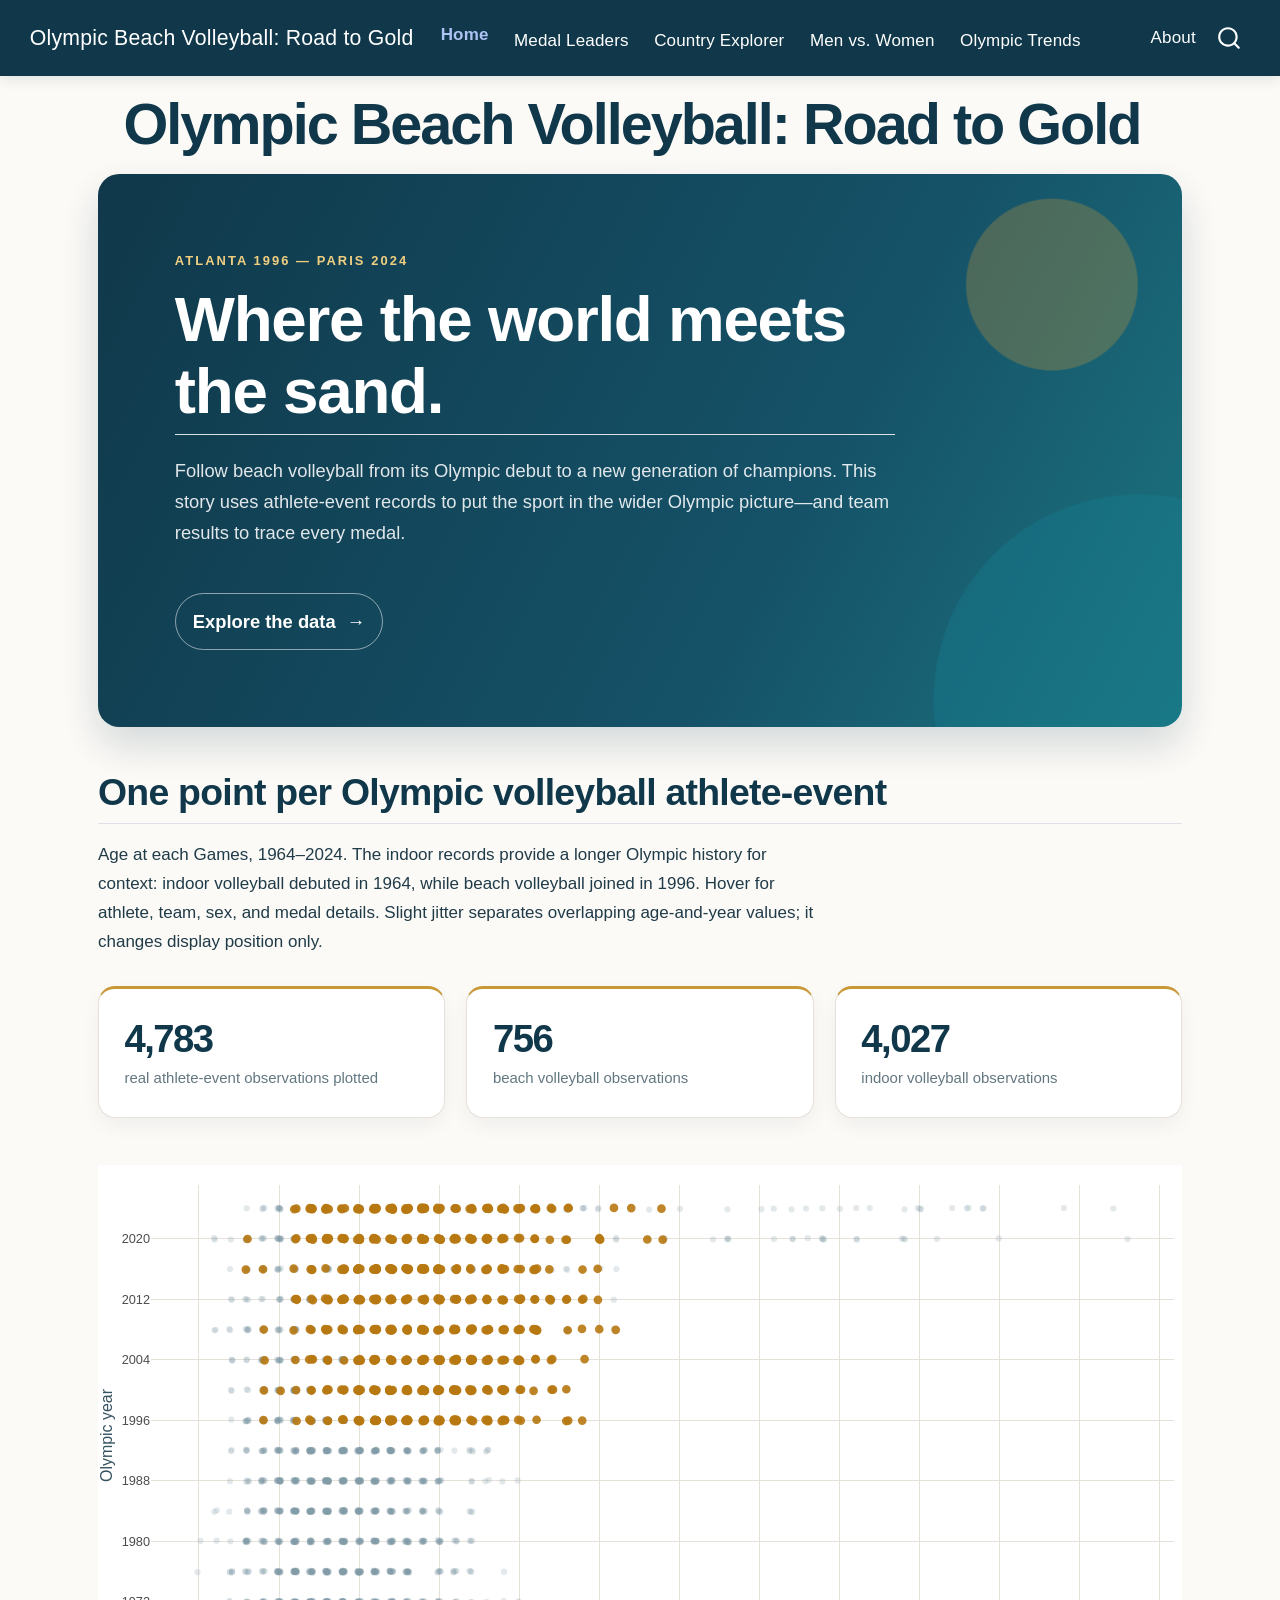
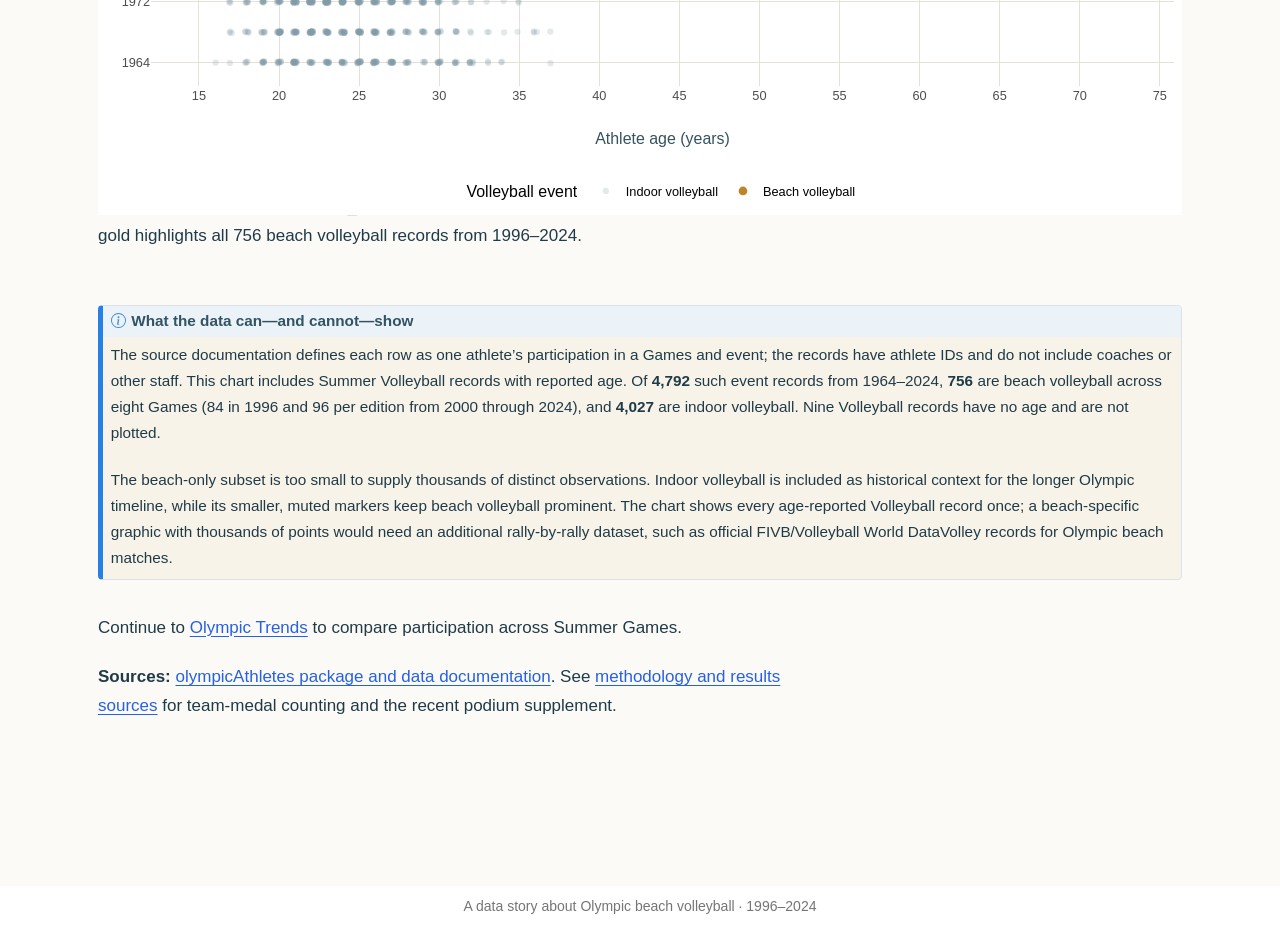
==== index.html @ 03073e93 "Built site for gh-pages" ====
<!DOCTYPE html>
<html xmlns="http://www.w3.org/1999/xhtml" lang="en" xml:lang="en"><head>

<meta charset="utf-8">
<meta name="generator" content="quarto-1.10.19">

<meta name="viewport" content="width=device-width, initial-scale=1.0, user-scalable=yes">


<title>Olympic Beach Volleyball: Road to Gold</title>
<style>
/* Default styles provided by pandoc.
** See https://pandoc.org/MANUAL.html#variables-for-html for config info.
*/
span.smallcaps{font-variant: small-caps;}
div.columns{display: flex; gap: 1.5em;}
div.column{flex: auto;}
@media screen {
div.columns{gap: min(4vw, 1.5em);}
div.column{overflow-x: auto;}
}
div.hanging-indent{margin-left: 1.5em; text-indent: -1.5em;}
ul.task-list{list-style: none;}
ul.task-list li input[type="checkbox"] {
  width: 0.8em;
  margin: 0 0.8em 0.2em -1em; /* quarto-specific, see https://github.com/quarto-dev/quarto-cli/issues/4556 */ 
  vertical-align: middle;
}
</style>


<script src="site_libs/quarto-nav/quarto-nav.js"></script>
<script src="site_libs/quarto-nav/headroom.min.js"></script>
<script src="site_libs/clipboard/clipboard.min.js"></script>
<script src="site_libs/quarto-search/autocomplete.umd.js"></script>
<script src="site_libs/quarto-search/fuse.min.js"></script>
<script src="site_libs/quarto-search/quarto-search.js"></script>
<meta name="quarto:offset" content="./">
<script src="site_libs/quarto-html/quarto.js" type="module"></script>
<script src="site_libs/quarto-html/tabsets/tabsets.js" type="module"></script>
<script src="site_libs/quarto-html/popper.min.js"></script>
<script src="site_libs/quarto-html/tippy.umd.min.js"></script>
<script src="site_libs/quarto-html/anchor.min.js"></script>
<link href="site_libs/quarto-html/tippy.css" rel="stylesheet">
<link href="site_libs/quarto-html/quarto-syntax-highlighting-bf27225e3a48a9273f3daa8f8e829971.css" rel="stylesheet" id="quarto-text-highlighting-styles">
<script src="site_libs/bootstrap/bootstrap.min.js"></script>
<link href="site_libs/bootstrap/bootstrap-icons.css" rel="stylesheet">
<link href="site_libs/bootstrap/bootstrap-d0f63781f56d8920b29a9d59ce83fef4.min.css" rel="stylesheet" append-hash="true" id="quarto-bootstrap" data-mode="light">
<script id="quarto-search-options" type="application/json">{
  "location": "navbar",
  "copy-button": false,
  "collapse-after": 3,
  "panel-placement": "end",
  "type": "overlay",
  "limit": 50,
  "keyboard-shortcut": [
    "f",
    "/",
    "s"
  ],
  "show-item-context": false,
  "language": {
    "search-no-results-text": "No results",
    "search-matching-documents-text": "matching documents",
    "search-copy-link-title": "Copy link to search",
    "search-hide-matches-text": "Hide additional matches",
    "search-more-match-text": "more match in this document",
    "search-more-matches-text": "more matches in this document",
    "search-clear-button-title": "Clear",
    "search-text-placeholder": "",
    "search-detached-cancel-button-title": "Cancel",
    "search-submit-button-title": "Submit",
    "search-label": "Search"
  }
}</script>
<style>html{ scroll-behavior: smooth; }</style>
<script src="site_libs/htmlwidgets-1.6.4/htmlwidgets.js"></script>
<script src="site_libs/plotly-binding-4.12.1/plotly.js"></script>
<script src="site_libs/typedarray-0.1/typedarray.min.js"></script>
<script src="site_libs/jquery-3.5.1/jquery.min.js"></script>
<link href="site_libs/crosstalk-1.2.2/css/crosstalk.min.css" rel="stylesheet">
<script src="site_libs/crosstalk-1.2.2/js/crosstalk.min.js"></script>
<link href="site_libs/plotly-htmlwidgets-css-2.25.2/plotly-htmlwidgets.css" rel="stylesheet">
<script src="site_libs/plotly-main-2.25.2/plotly-latest.min.js"></script>


<link rel="stylesheet" href="styles.css">
</head>

<body class="nav-fixed quarto-light">

<div id="quarto-search-results"></div>
  <header id="quarto-header" class="headroom fixed-top">
    <nav class="navbar navbar-expand-lg " data-bs-theme="dark">
      <div class="navbar-container container-fluid">
      <div class="navbar-brand-container mx-auto">
    <a class="navbar-brand" href="./index.html">
    <span class="navbar-title">Olympic Beach Volleyball: Road to Gold</span>
    </a>
  </div>
            <div id="quarto-search" class="" title="Search"></div>
          <button class="navbar-toggler" type="button" data-bs-toggle="collapse" data-bs-target="#navbarCollapse" aria-controls="navbarCollapse" role="menu" aria-expanded="false" aria-label="Toggle navigation" onclick="if (window.quartoToggleHeadroom) { window.quartoToggleHeadroom(); }">
  <span class="navbar-toggler-icon"></span>
</button>
          <div class="collapse navbar-collapse" id="navbarCollapse">
            <ul class="navbar-nav navbar-nav-scroll me-auto">
  <li class="nav-item">
    <a class="nav-link active" href="./index.html" aria-current="page"> 
<span class="menu-text">Home</span></a>
  </li>  
  <li class="nav-item">
    <a class="nav-link" href="./road-to-gold.html"> 
<span class="menu-text">Medal Leaders</span></a>
  </li>  
  <li class="nav-item">
    <a class="nav-link" href="./explore.html"> 
<span class="menu-text">Country Explorer</span></a>
  </li>  
  <li class="nav-item">
    <a class="nav-link" href="./men-vs-women.html"> 
<span class="menu-text">Men vs.&nbsp;Women</span></a>
  </li>  
  <li class="nav-item">
    <a class="nav-link" href="./olympic-trends.html"> 
<span class="menu-text">Olympic Trends</span></a>
  </li>  
</ul>
            <ul class="navbar-nav navbar-nav-scroll ms-auto">
  <li class="nav-item">
    <a class="nav-link" href="./about.html"> 
<span class="menu-text">About</span></a>
  </li>  
</ul>
          </div> <!-- /navcollapse -->
            <div class="quarto-navbar-tools">
</div>
      </div> <!-- /container-fluid -->
    </nav>
</header>
<!-- content -->
<div id="quarto-content" class="quarto-container page-columns page-rows-contents page-layout-full page-navbar">
<!-- sidebar -->
<!-- margin-sidebar -->
    
<!-- main -->
<main class="content column-page" id="quarto-document-content">

<header id="title-block-header" class="quarto-title-block default">
<div class="quarto-title">
<h1 class="title">Olympic Beach Volleyball: Road to Gold</h1>
</div>



<div class="quarto-title-meta column-page">

    
  
    
  </div>
  


</header>


<div class="hero">
<p class="eyebrow">
Atlanta 1996 — Paris 2024
</p>
<h2 class="anchored">
Where the world meets the sand.
</h2>
<p>
Follow beach volleyball from its Olympic debut to a new generation of champions. This story uses athlete-event records to put the sport in the wider Olympic picture—and team results to trace every medal.
</p>
<p><a class="hero-link" href="./explore.html">Explore the data <span aria-hidden="true">→</span></a></p>
</div>
<section id="one-point-per-olympic-volleyball-athlete-event" class="level2">
<h2 class="anchored" data-anchor-id="one-point-per-olympic-volleyball-athlete-event">One point per Olympic volleyball athlete-event</h2>
<p>Age at each Games, 1964–2024. The indoor records provide a longer Olympic history for context: indoor volleyball debuted in 1964, while beach volleyball joined in 1996. Hover for athlete, team, sex, and medal details. Slight jitter separates overlapping age-and-year values; it changes display position only.</p>
<div class="stats-grid">
<div class="stat-card">
<p><span class="stat-value">4,783</span> <span class="stat-label">real athlete-event observations plotted</span></p>
</div>
<div class="stat-card">
<p><span class="stat-value">756</span> <span class="stat-label">beach volleyball observations</span></p>
</div>
<div class="stat-card">
<p><span class="stat-value">4,027</span> <span class="stat-label">indoor volleyball observations</span></p>
</div>
</div>
<div class="cell">
<div class="cell-output-display">
<div id="htmlwidget-6b6a081fbdf450548778" style="width:100%;height:628px;" class="plotly html-widget"></div>
<script type="application/json" data-for="htmlwidget-6b6a081fbdf450548778">{"x":{"data":[{"x":[26.964904384519905,23.07900202823803,22.009468210395426,20.922856913823633,25.985282207448037,30.097445415649563,25.906349979788065,27.047774018570781,30.979781449884175,27.907133843693881,17.920983338970689,24.883435496073215,25.030978665146975,27.108394474200903,23.119059672392904,24.051191068254411,29.931495430078357,22.039048718716948,28.979222858455032,29.079394405242056,25.956518318839372,19.939978177044541,23.892842324841766,23.11189623698592,27.969474869072439,25.999721123799681,21.053339871056377,31.089729768000542,25.916126732397824,33.046547114867714,21.053348776604981,26.077910714447498,23.085998593084515,36.949559701047839,33.914978660997001,31.914497790653257,30.011789440177381,24.100809336695821,22.98058543432504,25.06576683420688,20.999468442108483,26.088446912467479,25.113998466301709,27.036530060358345,25.082794869877397,20.111747422441841,23.946220033764838,33.883568821139633,24.005119545254857,22.119155916925521,23.962225010152906,24.91143406568095,28.031947437468915,25.88955476220697,26.992329554893075,31.93537924034521,29.898320897854866,22.929954462889583,29.892646651435644,28.098844966441394,25.978091583494098,27.042665872704237,20.974656567983331,23.025824670046568,23.084076349772513,27.108440404459834,30.077112756595014,21.935675864666699,32.020596173070373,19.967300584279002,31.086392005030067,25.912155220266431,30.995697886496782,21.972193290926516,20.016923879850655,31.889813691880555,26.108444133959711,24.925457118321209,22.058871514480561,30.991224300935865,23.954102387968451,33.059641239233315,26.992731487657874,30.99920032190159,27.113841025773436,23.928266809824855,23.00433264452964,23.926169362328945,21.899090522918851,27.119735514633359,23.935678347330541,30.0689392689988,32.112147083822634,24.942497519757598,20.941549884639681,25.104525286946444,19.077843375913798,20.898839100971816,25.896082070451229,26.984320280067621,19.984329885728656,25.894820670243352,29.929597825370728,21.019233437664806,23.895356724467128,25.007467888537793,26.070580814778804,27.064505038764327,25.026806780770421,20.971499401889741,23.008208174705505,24.119737793616949,19.908899526689201,22.958164397273212,25.916241551227866,24.980355559960007,17.901999725606291,30.032846503257751,28.054034970104695,19.022856271006166,20.89914177507162,25.102881592046469,21.932066443264485,31.912016069721432,27.956824669241904,16.929813574831932,23.959095219522716,22.904835445322096,19.045333820525556,20.926542448662222,18.974988955985754,29.108848196957261,20.934184275213628,19.078202348854393,20.944843438714742,30.994013007227331,26.071900081466882,21.110303077641873,22.941387363169341,25.058798802085221,25.017767718341201,21.090792773310095,29.083389148991554,17.968187372535468,26.888191540259868,24.880499580875039,20.107839797958732,21.898427219782025,27.019673884492367,27.080512191541494,18.958188759442418,20.896073515992612,22.056436850503086,20.115728072188794,18.040934644471854,20.91272332638502,21.080962682962419,18.967169453985989,20.894720751475543,20.888446787092835,25.891084124147891,23.052193863671274,29.979177687261252,20.000272957459092,30.000570415500551,18.954252891298385,19.904121979679914,23.110144273657351,19.009395516496152,28.06726734418422,20.997938570659606,24.926743568852544,27.895579925272614,27.113801775891332,31.906229117773474,26.04024670077488,32.102450276520102,19.06840365773067,16.040244735945016,29.905952730998397,23.965837084371596,26.118415750563145,23.92170761430636,19.967348576877267,29.902981784921138,22.026624391060324,26.002718632351606,22.93930205060169,26.034744958896191,26.985465508494528,29.960641321800651,29.901394716370852,24.997469398491084,26.915003606267273,25.989485402870923,29.030037348195911,23.062376416455955,24.991941532175989,25.887974356822671,22.061642876826227,16.921918979864568,27.016895756721496,27.910235497616231,36.938130252826959,21.063191242665052,24.099975687414407,26.946952799744903,34.893117332626133,27.938977027274667,27.091980730388315,23.00318620134145,28.116737915165722,20.082448409944774,24.062422754243016,21.101050188057126,23.889813901484011,31.024096821900457,22.936577332597224,23.074356303028761,31.047094034887849,35.921929208971562,21.995248994622379,30.06314021324739,28.963848424144089,25.967196926232429,21.941985890343787,25.115916149355471,22.955887346211821,22.02594014763832,26.075211005192251,20.95221731090918,26.938596468027683,26.920694981273265,20.930200232136993,17.05341752424836,34.058682606387883,20.098772516455501,20.993627403192221,36.096882547158749,21.931717011108994,24.096771203856914,20.117535700127483,19.101355093251914,27.015993894729764,21.083999431114645,22.110154634527863,21.993586532529445,18.913485995028168,27.90608520194888,24.048068275507539,31.071523354090751,24.055499544069171,24.054149039927871,25.971548166070132,20.040700241532178,23.023523217365145,31.987328380215914,19.893750800378619,18.900569312535225,26.905057823583483,28.041970110703261,22.108975310251118,24.98925547676161,21.042992698419837,19.040123639963568,24.119915816690774,25.935287205316126,21.921101683117449,33.102477732002733,29.076630203220994,23.036734584551304,23.891501031015068,23.046756400428713,29.106292224433272,29.006905890144409,25.012977331150324,20.978355002179743,25.992427931837739,27.047275964152067,25.881576810274272,22.89110770283267,25.989118777196854,30.114950181562453,21.998868354223667,25.983882374018432,20.115294888950885,24.05757591638714,21.953206943944096,31.036579617131501,25.056985411141067,27.098760234396906,22.090219445936381,31.117732769846917,20.919643960408866,22.038031786940991,19.928241268545388,25.95973461618647,19.070994972437621,18.05451127935201,19.107079381197693,21.102612130846829,28.030990375056863,27.01632087154314,29.954904032573104,20.037590856477618,23.912155656181277,22.040210136454551,28.973612350318582,26.099753059428185,31.939584031123669,20.041610814165324,21.927017849758268,23.064952622447162,21.047648258954286,20.043919606879353,24.97085348483175,23.119858046714217,26.915878351628781,20.035038366802038,22.058950231671332,20.96820190642029,22.963909408189355,24.964082326125354,25.943094827756287,28.075535608585923,25.064134950749576,17.8920074996911,17.900003446117044,22.118707079421728,28.925153517071159,21.047553618215023,32.993015263359993,20.00277335723862,21.118499394636601,25.929323850795626,18.042226833868771,26.069910646025093,28.915590776242315,25.092861103639006,20.001236403081567,23.009232515692712,21.969053445700556,24.95844367513433,29.910421560499817,20.070958298649639,22.906960686258973,20.071123340781778,25.101302601192145,23.926627327222377,16.953926319219171,22.000782661605626,19.931847415361553,25.041404802184552,21.893921843618156,22.891230330914258,25.116522694099693,24.951064505577087,21.03770301885903,23.051248982120306,20.002996448855846,18.103200830742718,21.955368470810352,21.997810393255204,25.019530204925687,24.082185582965611,23.880640418250113,20.039630997795612,18.946065154410899,24.991288709323854,27.897594859190285,20.016182158198209,22.027566432822496,24.0801008159481,20.078888469655066,24.942642929516733,21.964793672598898,25.102723180949688,20.894956196006387,25.084656988624484,20.880664513371883,20.108667948991059,35.898867365140468,22.115049383845179,19.888576178811491,24.926929757632315,22.029171053916215,27.961516124047339,22.995603758562357,20.886542569063604,26.924013138134033,23.036075840555132,21.965556642375887,22.958115142360331,18.980918890461325,27.034590188898147,20.018070326391609,20.898030337672679,23.890234913416208,23.000739585608244,21.882483649272473,22.927340938206761,23.096207408271731,21.88446385120973,20.028197257146239,22.904673138987274,27.03099555976689,24.019309982657433,25.063921370077878,21.996837653554977,18.940162845402956,22.990911017861219,20.027926341965795,24.994007230307908,21.021690041273832,22.90081404455006,21.003281586114316,19.974362428337336,23.943662497457115,23.075896834582089,16.912498825490474,21.96018330225721,28.073038177955894,28.894124942049384,29.961767427362503,22.050542640928178,22.917279432620852,22.995330026336013,25.989379573352636,21.90779112001881,20.920048323813827,23.066513257101178,27.928569741919638,21.889522158615293,24.972343265023081,22.998731191419065,20.105491478201003,21.914567179344594,27.916815297473221,21.964984564129264,27.064761225767434,24.025253057330847,27.022438505496829,21.084979669656605,26.100222528763116,32.963846109900622,20.932375831659883,21.096896131318061,29.908831225857138,19.884944386053832,21.064517799541353,19.014219365753235,20.902224555071442,22.095539861544967,20.06744623908773,20.049127345681189,25.116811299175023,26.098027106262744,31.070557308793067,21.981641449853779,24.002429209090771,24.925977944079786,29.944540505558251,28.082581953331829,23.929886709619314,21.116857422944157,26.11676749009639,22.991443948987872,23.997830653712153,21.942506590317933,20.914405983891339,25.923758743349463,25.090270905792714,23.925402777548879,24.020047458931803,25.8945234487392,26.03226203488186,32.012875227611509,22.080731771253049,34.958885127510875,22.883867664821445,26.100432175081224,24.976881984230133,23.963373589832337,19.923745351862163,25.086577456593513,25.900944563187657,23.024553562644869,30.958379720374943,31.970679842084646,29.91303027117625,28.987442427352072,24.930900702197103,27.992663155086337,22.952344251479953,25.975883273649959,23.938387214820832,27.885808305796235,27.104660012349488,25.897758795861154,21.902491976842285,27.101140822134912,21.898734011854977,28.937397535461933,23.986210410576312,19.964178837817162,23.008000380005686,25.904930440280587,22.888943959791213,22.946128258127718,30.080085789654404,29.022410434838385,19.88185708357021,27.009370970260353,22.064947814475744,29.04232413675636,21.909245775733144,34.951244295053186,22.955932772494851,23.939059426914902,25.910757717564703,23.985884834825992,23.923293469380589,22.046094793230296,31.090744861681014,22.908188780359925,23.907622945122419,21.058870149124413,25.046017193794249,18.0699715484865,22.0312872239016,34.025550267938527,17.989429875165225,20.960709990542384,22.047423078734429,24.011006474308669,27.948102077692749,24.969690183624625,26.974251352250576,27.034992172122003,23.030336040165274,21.073276391588152,24.046138174161314,19.009007037859408,22.116719758845864,28.988497012984009,26.099932402428241,26.034316354077308,26.89577493192628,23.941641755159946,22.882110156193377,19.031452569682152,27.08898416273296,25.974429916404187,23.091947138234971,24.955804504957051,30.011215059254319,22.055131533928215,29.034994870480151,27.087522778976709,30.9763312446326,21.88017759470269,29.903552363924682,22.11710977388546,20.990319594517349,22.06751832300797,29.942329652924091,24.904116373192519,20.921448857132347,26.965210890267045,27.053408574219795,27.990859537273646,23.98532889638096,29.051644779611379,28.910031656716018,23.917919121813028,19.046236000861974,24.97079150808975,20.096809141132979,17.918388955313713,21.937953982409091,17.995321917962283,24.906846248470245,16.974261265918614,21.918204081151636,24.89732544850558,22.982847173437477,18.992714271172883,25.928474118988962,29.079886366911232,28.109384699836372,26.969314144123345,23.060635722763838,28.921725372709332,27.114104635789989,22.986747956108303,22.936039954479785,24.036126601472496,23.002765631303191,20.8831484602578,19.973098115250469,23.068968870081008,23.906881826799363,25.041437681484968,19.115133033115416,20.981549566313625,28.922650263421236,24.987010148912667,16.896681722309442,23.058325873035937,23.984376629982144,22.90323636131361,27.093210031371562,21.110080093648286,18.051145918518305,17.933012529630215,18.979504218269138,26.095098457559942,22.01875344792381,23.965841098017989,24.002350770514457,21.092126695197077,19.991399135086684,26.925655553061514,25.932764078620821,24.049109289664774,18.944759848341345,25.945201166383921,24.917858373634516,28.062417122498154,22.090496688224377,23.982573382146658,19.038005516044795,22.016547355763613,30.887668238375337,25.068602210655808,28.021139967087656,22.079518263563514,20.905334683097898,21.086336616408079,24.031601327229293,26.954868595786394,19.893038123976439,24.993568597100676,25.943582535441966,26.94484333075583,21.030371126197277,19.892893612366169,25.000074297469109,22.064827785622327,25.883482754025607,27.038488003928215,23.915387005470691,24.939404613412918,25.98259239224717,29.981117287483066,27.965144314877691,25.070203765034677,30.090104965958744,19.96122049169615,25.000522184297441,19.905293219499288,25.077828495632858,23.933841173797845,23.008101504873483,23.978789866324515,24.963364472724496,25.938600231222807,26.109291002340616,20.965553315822035,23.902477544713765,24.1084757810086,22.929347748663275,30.89269414190203,26.012340948171914,20.954670432899146,22.098091509733351,27.094862591084095,23.029280567280949,24.04650042179972,28.019280698299408,31.007403246741742,24.067834682911634,20.931403243504466,31.893704062160104,27.909645429402591,26.91213834380731,24.915218185000121,24.025697232093663,27.999337027277797,23.959390066768975,25.067718659490346,28.080979260019959,28.118318530265242,30.003392112683503,26.927709428407251,26.051946849655359,20.045804366935045,23.012313189040871,25.92106406899169,25.949886801689864,23.920096008740366,24.045332717970012,24.916251939591021,25.001537945400923,24.026124032232911,26.088533501382916,19.880837052278221,29.946666998416184,18.967608463373036,26.992107567340135,23.030680429209024,19.109018368199468,22.895734172407536,27.117853254731745,24.049989009685813,32.013947109691799,23.02781056748703,25.927067890111356,31.081886578965932,26.021132941041142,22.088935931921004,20.943596086800099,25.119160594362764,26.918985340185465,25.004758514165879,21.100207292754202,22.977333447337152,20.987727120369673,22.094123407639565,25.09220487209037,22.946487578749657,21.063736814092845,27.919355042241513,28.000456654801965,22.959164085406812,20.962568884268403,21.912953129280357,20.026268747858705,20.055026579201222,23.994287331216036,28.071440461482851,18.061805674564095,24.999406421948223,23.948617143854499,26.104941155575215,25.911846730187534,22.892461598012595,23.095295020956545,26.018405471201987,19.896330830194056,18.014033097624779,20.036176278386264,19.9131554736197,23.105423876196145,34.056919401586057,22.936185030080377,20.974225042350589,23.932127280291169,26.899955042749642,14.910248636752367,21.104976130295544,21.981306179929526,24.988925086278467,27.118563822414725,28.051808771435173,18.117288667950778,16.935664104577153,21.025569438803942,21.048465868402271,20.009568937402218,24.996809207890184,30.081176914740354,29.880695810727776,20.93638242552057,21.026529088430106,23.069769714493304,21.88866573324427,22.917137165348976,24.891350255385042,21.89761660469696,20.947945399079472,25.994447143934668,20.096124281752854,23.0503866776824,19.967426355797798,24.022032185085116,23.90630426824093,28.007433139123023,22.013617084491997,17.072624966055155,22.983153306022288,21.021624387502669,25.095085002090784,23.956637278385461,23.970514453724025,16.928768546972425,22.910140322335064,22.964850176740438,20.092650564257056,25.949388641379773,22.056576665565373,17.074572050757705,21.022850246261804,22.994967518690974,17.89146016454324,24.968466231580823,24.913675990756602,31.959644361697137,30.917226087450981,27.067296692524106,25.116652398519218,24.119467378724366,26.960244676731527,27.90426885459572,25.048041699454188,20.891940154954792,21.085662443563344,19.927407549414784,17.070662720110267,23.939702659808098,17.903486631195992,21.990003085080534,21.094923726450652,24.056717403363436,21.88133394535631,20.912564790286122,21.105180898122491,20.989323293399067,22.102477669194339,22.033503341544421,22.90536901352927,28.116457244455816,21.071175479628145,25.934211182240396,21.938054338935764,22.907147295977921,22.987552433069794,20.953667948227377,20.906030386593194,26.062396099455654,26.059499088414015,30.000730282478035,28.949898577705024,26.009568552728741,19.948691287990659,23.883633087426425,28.009629596006125,26.112740595713259,20.896450024377554,24.111231122910976,25.101027822569012,27.887909601759166,23.91888146566227,26.052651714514941,21.010465913414954,27.980657917726784,23.944189277999104,26.084159985519946,28.983846963215619,30.062586788311602,26.012456419225781,23.023759953267874,27.088969677574934,22.033814933206887,28.072465451285243,30.023714275304229,21.058754470087589,27.005056508984417,25.977436657510697,27.065410960949958,20.940899520199746,29.036080991122873,27.038245637621731,23.067019699960948,27.974876245260237,27.08627300273627,23.993112559542059,28.883645027335731,28.992245555985718,24.037272099349646,30.015522120986134,23.983464452493937,25.885958732794972,25.062746986709534,24.113891695551573,23.031397487446664,22.965087201874702,24.978982741963119,28.040864714980124,20.022576020620765,25.929232275318356,27.098664509151131,21.960854815132915,31.932396443765612,23.070146381687373,27.935412978623063,23.948839603252708,30.016155580077321,23.043724806867541,21.104647989571095,23.074903094079346,21.924991945885122,21.002693705745042,29.05116505825892,23.108921618070454,19.958662879392506,24.015461347047239,28.014372626170516,21.922776389382779,24.021470742076634,22.954199466723949,26.91700638279319,27.888616219945252,24.95720822205767,28.92575381372124,24.085911305006594,23.043652529157697,29.013169048689306,23.095600936450065,27.024318662602454,27.100928664375097,25.924672074690463,25.92304623598233,24.022446121294053,25.06413935482502,22.007712497394532,30.932874282430859,26.07378780061379,29.940420785509051,25.112398039177059,24.077631712295116,25.090304680727421,25.8979905147478,18.113784310407937,24.985573047362269,26.93608860315755,31.118588035330177,17.97240865431726,25.949381762184203,24.078943097814918,21.022086681369693,19.098780154492704,26.900181703660635,32.067269145399329,22.027889892645181,29.033444196321071,25.117433561272918,27.897040264196693,21.084312940053643,17.935809144806118,22.009107339791953,23.958362954780458,20.028956054802983,26.981818253248932,17.991553600318731,20.948482057638465,20.997979726027697,25.079525880310683,28.014945612736046,19.014324380606414,19.079972808640449,26.082225186731666,22.018691894691436,24.945359732881187,22.987254962734877,19.958987541012466,31.962536244634538,24.117081391252576,24.100768321305512,21.937114501222968,20.032471965514123,23.972024760749193,24.99634265847504,30.089352461826056,29.096585174109787,18.961986624859275,20.087490241322666,17.92297845946625,29.922194013409317,19.116972941551357,26.987702908292412,23.931950328815727,24.993354928810149,17.999756625797598,20.926794958189131,22.922448044195772,17.904781984649599,15.098335454743356,19.058022562023254,21.946047543641178,16.959188725631684,28.970094682704659,19.889421385955064,16.104367413129658,28.077049244120715,17.974765862748026,21.043506517130883,18.961259649377315,20.882167324125767,30.087950652111321,23.922016024813058,23.926288040131329,18.012467636670916,19.991191477235407,25.94641063902527,21.936309933345765,27.065853854622691,17.977359447162598,21.943604221437127,24.114439432024955,18.890785381440072,22.978991201594472,31.074275041986258,20.91142869517207,17.927471148222686,31.032545914072543,26.909615241922438,20.925220625381918,17.983427472207694,19.958953080885113,21.071511455141007,28.114040065128357,17.908704573512079,21.969885283261537,22.059441428855063,28.107932170499115,26.075558377578854,24.001200591567905,27.024220519848168,30.016233765911309,30.078005493767559,25.10502330934629,21.016140304617583,29.118317694533616,25.911251459550112,24.048294730447232,20.961449497472493,20.036496843211353,26.88355931578204,25.051033564750107,25.079194512497633,26.929107543434949,19.891445263642819,24.975863139480353,24.97031888883561,26.016805475633593,22.90335411760956,20.912779180761426,24.118264046106489,23.929290263839064,29.931207817140965,24.925507091898471,24.091975771822035,20.89399658275768,19.077507138438524,23.07910632358864,29.061181018594652,26.103255507741125,21.906973598692566,21.938269144762309,24.934564560092987,27.97882886407897,23.921363542713223,28.930753988213837,22.891791687589137,25.060588925033809,28.108928542695939,24.990001224130392,25.047655280362815,24.949371753241866,25.983519849553705,22.953221620265396,22.989375462196769,24.02662316652015,26.933030514009296,22.012220146171749,23.964452603962272,21.061306256856771,23.118390394914897,19.904406028017402,27.968658189289272,22.904316162504255,23.093653923943638,27.949348837174476,22.039939409084617,24.892634437605739,22.01659067908302,22.954532369710506,20.061407496724279,20.964547526836395,21.061887688748538,21.050534865986556,31.891377179063856,21.916534505337477,19.004717881549151,23.0705458862707,21.074326238594949,22.983553811516614,32.066035953760149,24.080931552518159,26.963381057158113,25.98695445066318,22.906585050709545,28.957437935993074,19.029377965722233,23.065097607411445,27.982957985550165,25.997490305416285,21.889436778873204,28.952287664189935,25.909879325572401,24.927652033381165,24.037315751072018,23.10431530272588,26.02924200683832,23.062000333257018,22.949171076845378,27.109975005481392,26.020168236009777,24.085383706949653,24.971042792182416,24.919280926492064,26.039095691740513,31.987634324766695,28.97993435619399,25.022552178073674,22.051540468893947,24.98532275490463,19.047204854879528,27.01808512788266,24.102013394404203,27.894794263727963,21.103099330309778,28.975787283424289,21.915886212792248,21.078941515926271,28.075350221451373,23.085121690835805,19.09958797706291,20.97082539020106,23.92332337120548,24.035911632422359,27.008561480529607,21.050002661794423,21.014339018370958,23.01746979823336,25.085486158281565,22.035040735471995,19.063149123322219,20.050653614029287,20.115637802947312,26.092155585270376,22.064552499223499,25.888968512956055,18.891013623513281,23.000346557945011,23.103492300473153,26.068545430973174,20.015040910616516,26.978977755233647,24.042169196102769,15.964120942559093,22.993587954603136,19.919246860425918,25.900849206857384,21.992501302603632,18.8828998487629,20.071388166677206,19.089901460837574,24.942085705902429,25.980687283165754,24.102005626726896,21.066630830504,28.966789164580405,18.92287369646132,18.012367752827704,23.059764603190125,24.090997005477547,21.094266945216805,23.060633959155531,20.987052149232476,22.909865641277282,19.951649674400688,22.885059903208166,20.89170693749562,23.071583366338164,21.070153392646461,24.025947913248093,22.017871769834311,18.96377697730437,20.884162552580236,21.921086017843336,19.018553903587161,23.917594339493661,20.107591059841216,20.023187060523778,22.005099960267543,25.980429753325879,17.996759671065956,26.090690633114427,18.011719978675245,20.915209039896727,18.005267840344459,19.88824352297932,24.050482580512764,16.117808175850659,21.932347653210162,26.017627343535423,22.009427551124244,16.89701438529417,23.914013087321074,26.980388887245208,20.061850169058889,21.107422263901682,22.94051993129775,24.995775593500586,21.894705653432755,20.933383938129992,27.911247227527202,22.008035613670945,21.971147980429233,24.054408202562481,22.057959412373602,29.965726618599145,24.932697557043284,21.01288837524131,22.116452163346111,21.910344588644804,26.94352408334613,20.887940461412072,22.989281773753465,18.071789771150797,27.091301729287952,20.929009043220432,27.052699957396836,28.927007181495426,24.931668863389643,24.006968286931514,17.999497807379811,19.996343912072479,26.066974576655774,24.032060362603517,23.053309077788143,20.074115059841425,23.990655983984471,28.114214086961002,23.079710850417612,27.97812336549163,27.100497491452842,28.99379072004929,26.987063900381326,22.085887077841907,30.093369325585662,29.961219156291335,27.965792034156621,22.017771261204032,23.097371751572936,25.924787109997123,26.972800257503987,24.088881082367152,21.995695290509612,22.952516258526593,24.043338302839548,24.966372517105192,24.920255780611186,21.104700517337768,25.967817619517447,21.070887345112862,27.02827685650438,22.880306346323341,26.885981537103653,23.036032932586966,22.107202725037933,29.960961293019356,30.118219358827918,21.885788555517792,22.93602874038741,21.929710124824197,21.933518373463304,23.947457987722011,18.108221897408367,23.929716162141414,25.014343240223823,26.058343953974546,23.00422867735848,25.111611510049553,28.035040187686683,24.967729315720497,28.88991862637922,28.046940680816771,27.012354012485595,23.886554472148418,25.115559674389662,21.106295249182732,23.930317852534355,20.016608947161586,28.078740573041141,25.067023682929577,29.113049498908222,25.109141449071466,27.915080899484455,23.048683104813097,32.034028071761128,21.112465672586112,27.086263924576343,18.91227436957881,22.885347609966992,25.019251863379033,21.929967495687308,27.011217977665364,26.980816643647849,32.884962014593185,24.955448849573731,25.967447360064835,21.019520825240761,22.007435822170226,20.09112902196124,25.923214492015539,26.082177393231539,32.021957837883384,25.09418909728527,24.963286507725716,23.027663779407739,25.885142612420022,24.984634929783642,25.907510015405716,29.051315801311283,20.104631967786698,29.006005733367054,19.889671887960287,22.895382832977919,23.9355993883498,28.012666984368117,30.047065451480449,21.025065940562637,29.058945779819041,23.074411877505483,23.001523481141774,28.986853339597584,20.047536632288246,26.017999612074345,23.924083528406918,29.931803215574472,24.976813131645322,25.983186181802303,28.093365970309822,19.085875321161001,25.077827369328588,24.040684208124876,22.978738321084528,24.948674021940679,23.033129675239323,23.100486605092883,23.093172867354006,26.88822566907853,21.975853163674472,27.011264708340168,28.962566880043596,29.915563524719328,29.081687209140508,28.040193225014956,29.977656148150562,24.061861186679451,25.907424687519669,22.899922500848771,22.095852172318846,23.985864910203965,28.90135139685124,23.119310799017548,26.058212827201931,25.977319607082755,22.053163243792952,33.097216685581955,27.003179169427604,34.90008663371205,22.089156335461883,22.883752418346702,22.889019195809961,21.037546346504243,22.092595544774085,23.944413078110664,25.080619101487102,27.99664010182023,23.990837781094015,25.965426926892249,18.986541326437145,23.960739931594581,19.981760986521842,29.891766395196317,24.071355340741576,16.938197178132832,20.066278959158808,20.035191940814258,24.056622042674572,23.972372369505464,23.010396838430314,17.955375643428415,25.027157266307622,21.996962253507228,22.93151604257524,22.079228926859795,21.024765590708704,25.114056666437538,20.993953907601536,23.0907269943133,33.949758554045111,18.904378238767386,21.985311815962195,20.917388466428964,19.881590551845729,21.102744545973838,27.067360584083943,22.913170218337328,20.101213111132385,20.890061464291065,20.945938493125141,22.886140568964183,22.050916762426496,19.943408702202142,24.049798209965228,18.978471856974064,23.084227840546518,27.922934400159864,24.090650995820759,20.071026654969902,18.902956159655005,23.084131356291472,18.887418556567283,24.968959849178791,20.999181387126445,24.099790742956102,23.101012211330236,21.973594459537416,20.085293194297702,24.103015237692745,22.984793061036616,20.117315032947808,19.081099234558643,22.883373078778387,25.893312258142977,20.974695786684752,24.043122131265701,24.882993002273142,24.944958652835339,18.099997944943606,22.991870604511352,23.976446616500617,20.032010161876677,26.039157408531754,21.913446707762777,19.881241546720265,23.118385552354155,18.924525325279681,24.026192681919785,23.976308286543937,23.06661153949797,25.980107454285026,20.078984447419643,25.947371514365077,20.020061291698365,26.097562252394855,26.117477186731993,21.889622819460929,28.010207293927671,26.046261649709194,23.067348492182791,20.936268275175244,19.892920997496695,24.953106229621916,25.05368899833411,26.941532073710114,21.018498575203122,21.976647396832703,25.096038112211971,29.889779731594025,23.884333332739772,33.060973116941753,29.071662503406404,23.000055548101663,22.919261697568,28.098027773294596,21.963108743317424,27.023462224211542,24.956912332605569,22.956301992759109,26.985795370806009,32.048194668907669,30.94903780290857,23.89582975845784,25.052401119582356,23.950851518344134,22.115787628460676,25.008466435447335,26.113809095639734,26.9523604590632,25.07788279131055,26.059126026500017,23.90189150378108,32.107483582329003,29.119537573084234,26.047014664690941,24.097339871060104,22.947708295155316,20.966756088808179,24.113102985844016,25.971771367434414,30.090167154315861,28.950264573674648,26.909800075683744,21.956132745537907,25.943120335787533,22.054840752016752,21.904367034230383,21.995863911826163,24.079868405051528,21.030085122864694,22.019062555301936,22.997493427563459,24.029428269602359,21.894344655759632,24.086139042712748,18.996271216999741,21.9668357469514,29.919497715365143,21.928406919706614,20.118888261355458,23.097957370225341,20.882049815598876,22.964166451320054,19.975914894100278,25.045303892828525,27.995018770620227,26.101903458200397,18.962026551384479,17.961045138426126,19.936460758764298,24.114970108475536,27.973134388662874,23.992253250516953,26.975152054354549,26.940369599293916,25.925991855189203,24.981562415212395,20.007755989693106,29.043051426839085,24.037016992829741,24.034979126527904,24.956577548999338,27.941068764179946,22.023620997406542,27.972256155647337,26.907918897829951,23.933527259510011,23.910707077626139,23.973628608584406,21.082165241874755,23.89822296006605,21.98321180779487,19.066807483080776,27.043053366914393,21.065579137690364,21.959089236240835,23.029443273935467,25.035719293337316,21.947886830866338,25.030748314969241,27.039714528154583,22.074887961894273,29.897158437240869,21.898283268529923,22.958618326839058,28.036816259883345,28.969009423889219,24.034356989990918,23.004018411897121,21.930776615776121,26.107319812122732,29.015569620393215,27.034117436427621,25.099089230634274,31.907047378607093,23.913086520284413,22.969216183703391,29.912293876055628,26.000318395812066,33.024041231609878,24.038299765996634,29.921451209262013,22.950755157079548,24.8864809493348,21.900573896262795,28.062903876379131,31.898313329443337,25.088946556150912,22.105115473344924,22.022615087218583,26.942311878539623,22.949343907218427,28.031661010961979,32.921668276358396,27.073949948586524,24.979396363012494,26.955680687930435,21.910918131880461,25.005801147986205,26.911180732995273,22.996701999995857,28.092961927652357,22.034047042913734,26.88978070691228,25.936165729966014,28.957721652630717,26.017916346136481,25.119628870785235,25.902351341135798,25.114828126970679,22.039059517234563,25.975985818356275,20.064284508265555,17.043760479744524,21.07905768021941,21.917763956412674,22.950980604514481,19.974298687651753,26.052509803920984,24.928347152378411,22.999856943711638,27.021737816780806,25.060302579719572,25.058451863378288,17.930733590964227,25.078358234483748,22.898656689915807,24.043178600650279,17.979065473414959,23.068347960375249,25.107706349007785,21.953539020195603,24.07356942437589,21.083332063425331,21.90534239517525,21.044815497994424,22.090090400222689,19.914113687202335,21.885573070310055,22.954168431274592,20.919155525900422,21.076494669746609,20.052163578961043,26.944959602449089,26.049162753410638,24.911192915197461,26.898738161344081,25.012551681175829,24.073588663414121,20.960753061510623,29.068410649299622,27.994773916006089,19.903661195002496,25.987521239593626,24.097661009822041,24.119871441889554,26.953432189598679,23.118116314336657,22.070415418595076,18.927334059122948,21.061620136275888,26.936054202821104,19.068894692864269,22.926181446239351,22.962039953824132,26.01443725818768,20.961914903819562,25.000696713291109,28.96199467053637,24.892507449816911,25.062986366879194,27.945823246706276,27.035675809588284,27.963935366105289,26.062568506598474,25.944857804067432,23.95162088792771,27.08167842037976,26.976666555404663,23.081816663108768,28.040073964558541,19.059386822935195,18.913327771294863,20.016637533474714,23.910773345846682,26.081783266365527,19.904280892070382,17.002615411672743,19.883227176833898,19.097222593929619,26.923659520391375,26.000182129535823,29.897411750312894,18.007604817822575,24.035489367451518,22.112430724967272,22.030879803113638,23.110382952596993,26.089136969465763,25.017937483508138,21.988809263687582,24.009425548128785,20.880015553794802,26.034763636961578,24.019746148064733,22.096304692663253,23.092434132229538,26.032753882333637,24.084066206887364,27.077859213240444,31.078303348720073,26.927852376401425,21.886565376389772,28.946561672147364,25.921425349805503,29.898778672590851,29.884051973652095,29.884952165354044,33.052795297969134,20.881999384202064,29.981721439976244,27.882000436857343,22.114115334674715,24.971868229601533,26.034945271126926,19.085881215818226,28.095978886913507,29.912120328694581,30.035589734371751,29.931116862148045,24.96312155019492,19.047780628874897,23.053503583930432,26.113004420809446,27.963844141606241,25.07185727553442,24.99959229355678,23.084226137232037,32.083697241488842,26.116167859975249,21.980166621077807,25.066795560885222,18.990895583536474,21.97813920589164,26.03082020085305,24.030386315770446,28.025904271416366,23.118012474179267,25.978005749341101,21.976531090326606,23.092111430522053,23.924280179813504,21.973452020324768,23.882383766602725,26.997050320040433,23.101898045782001,20.955985364522785,24.038346806745977,20.114042309299112,26.080110946372152,31.103252356033771,22.016707254257053,21.881296811234208,22.90426609421149,23.019549040403216,27.979340870399028,21.981252367943526,26.035302174855023,25.025953676979988,28.033529746774583,22.049498764183372,20.10181125022471,29.064662470128386,26.894578551705926,28.0630718800053,22.886658352650702,24.087899733949452,23.892941230349244,21.956611844897271,24.88140642926097,29.081527517735957,22.906832043603064,19.893943629022687,23.096806084644051,26.892561868540941,25.070693920850754,22.941410623174161,23.034030374772847,22.110608347952365,32.11337902057916,23.910155225414783,25.949251193366944,21.948478155247866,30.907100269142539,23.110870334059001,33.083593251854182,24.988356361296027,18.963517425637693,27.976337555814535,23.908024932257831,28.885704755820335,21.955060715097932,27.074918907210233,24.889949670042842,23.0514956237562,22.09804166596383,29.005891491714866,26.112742312494664,22.976214541271329,21.911542069576679,20.931884344629943,31.958444550875573,22.096299207657577,25.105445463899525,22.895204627681522,27.919981619957834,24.078919359091671,36.083877060245726,27.018528138510884,29.040287561547011,26.002346105258912,19.899620666112749,29.086082126908003,30.983014229740949,20.041113612297924,31.98445726148784,26.060857050605119,25.059727255385368,24.05536225033924,22.952362049948423,27.114736797865479,28.92014848962426,26.108039599340408,23.009862508028746,30.091608020234855,27.991046256124974,18.101874239277095,25.970673688203096,30.030018522832542,29.063504328988493,26.106219431012867,24.118266072124243,20.917354920431972,24.992851997185497,17.970815861541777,26.030191950388254,26.898359390627594,26.984246030207725,23.93190377611667,25.932367191147058,19.888464223854243,23.02422836402431,27.003017695751041,29.116217027269304,21.926755576208233,18.946994433831424,23.035759874992074,21.996438410487027,26.979104557279499,26.917621613591908,27.974370021224022,25.971860347427427,28.090496596582234,22.04278917144984,24.975550768412649,21.889213127512484,25.888104321248829,18.054104230105878,21.885367234125734,25.950331878513097,28.976273541934788,21.92345254868269,23.941358613464981,18.033807956948877,23.101272639464586,32.944348695315419,21.900984983742237,21.910855623837559,23.954061256740243,25.000729034859688,25.083930258397015,23.003486922290175,31.025278780777008,28.890543115101753,29.029969941601156,21.001222003307195,25.955854479651897,29.960958674512803,19.906068657692522,19.934715275987983,24.954837332796306,30.89192115496844,25.104716984592379,25.994100231770425,22.097041443958879,22.975063929706813,23.960911641474812,27.002186403349043,25.009093906171621,23.008659010007978,21.899573362004013,18.928167494498194,24.045782231222837,20.054907142110167,28.109727574884893,27.118419496547432,26.050198680534958,17.019497160892932,25.925484926849602,22.899276621509344,26.894341387711464,19.953833868447692,24.980682136062534,23.010093953721224,27.098314737305046,25.064493164513259,28.98968235367909,33.030819067340346,29.10006823837757,25.008948098327963,29.050637728981673,24.072685290891677,19.910934820361437,30.880193509254603,19.01571942506358,24.113017808217556,26.937982847671957,27.016614339128136,21.922444512229411,26.099392613116652,20.927049343809486,33.885586365293712,22.059976196456702,22.969215978011491,18.092892101090403,30.94448157452047,24.104530529100447,25.980453282613308,28.076163138095289,33.108396306540818,25.897765059433876,26.072428697142751,23.061554280724376,27.023064162824301,17.906949301622809,22.904578426219523,25.998453157264738,30.947651306763291,23.031758005507289,20.884530768636616,23.917634956128897,22.887454814892262,21.107192314211279,25.111366229075937,20.897245537117122,26.984202558249237,26.095471071489154,17.97044916993007,23.923376005198808,19.073841114938258,23.955106298737228,17.925012167897076,23.112252702116965,24.078542573992163,30.921430932264776,30.114177912231536,33.905411318559203,24.930045629385859,21.064305811654776,25.962729372289033,25.953612386994063,26.042175814844668,19.902124886866659,27.00482448924333,24.896590544972568,24.941564407516271,29.079469991512596,24.029281989466398,28.091867152750492,25.954482635576277,24.898041799813509,26.020346999093888,30.997974870279432,25.895934781916438,23.030228507276625,34.991018035262826,25.084086933434008,33.942885315325114,27.046586376260965,20.89772351520136,24.086753296181559,36.926893237736074,26.021339846141636,29.05953137371689,19.080573839265853,24.890927715264262,22.941821088101715,32.8848389047198,21.082909380979835,29.072520305030046,17.0346080182679,28.014481673054398,26.981861221678557,22.946762928236275,20.99950416907668,23.051266182847321,22.954716936089099,33.913211654778571,25.964070341065526,25.071662323027848,22.939132134001703,30.027832866646349,22.962632561530917,30.088474902659655,28.965589715242388,27.042407253719865,30.117600694857536,27.000014948565514,29.009052711185067,24.939075373988597,25.058345858231188,24.087767319381236,28.020308358687906,29.991485611293466,26.969686338957398,23.024177433177829,25.955585696715861,26.960966863632201,21.968743991591037,23.966273599863051,24.05415443647653,20.086721506025643,23.013963814321905,29.940088109839706,29.050937439016998,25.960432237796486,22.976117087397725,22.9845988102071,32.925978775396942,20.886636177040636,26.084703332781793,29.943775644544512,25.883190597314389,29.087016693688931,21.065743957646191,26.905820288434626,20.928311857525259,23.911660666968672,21.097827153448016,25.00760642312467,19.926892061084509,25.046087329816075,31.893133870624006,26.914056431874634,24.887545479983093,27.03034864978865,28.054849631022662,27.031810629107056,28.077301274370402,21.111677028927954,21.92068033741787,28.065195442494005,25.117697451245039,32.113401452898977,27.944058130048216,25.917498334795237,25.98788423338905,23.924454472325742,27.914341998677699,30.990696434099227,27.109601993300021,28.08349754465744,30.033721057623623,21.885711272973566,29.915680303294213,26.05234045399353,24.074612854141741,22.96509233294055,28.073228394743055,22.003998603839428,32.066817031633107,24.114921332057566,30.903382996506988,24.893900492172687,24.008827354498209,24.055079584680499,22.931210746895523,23.940162554383278,29.116017383579166,28.987548270169647,26.962956008836628,25.016802638862281,26.986704221628607,24.977175412978976,22.002090925201774,23.933588916510345,23.975333124641327,28.022164104394616,30.103240141142159,24.02269881075248,34.001413848865781,29.981573116891084,23.951519355140626,21.093014470003546,28.890532747190445,27.092689325865358,34.998034450635316,30.090748777706175,26.889756016116589,24.905808972194791,34.06240622457117,27.089556380510331,21.11920634765178,22.073359373267738,23.896669630967082,23.112494990080595,23.926606280375271,22.988399200532584,31.034317321069537,24.937146338988097,25.118714706562461,20.065313042495401,28.882048043664543,19.075463443696499,21.01407409613952,29.943660577051343,25.040886208694427,30.086889737192543,24.078702906221153,20.960534101612865,26.946798595078288,20.937578145805745,20.066546929161994,26.92306200781837,27.102885558642448,25.080451427102091,22.90556580496952,24.926798567436634,25.945765201803297,24.117145807631314,26.920187908932565,31.119144605211915,19.082195124924183,22.083612448088825,34.904986182171854,27.039243391156198,20.895203621909022,26.024368099402636,27.050439225230367,20.914857739638538,29.90875421980396,25.017041761092841,19.104636916350572,26.067302572261543,35.970650271680206,18.063643854819237,21.918731679152696,27.103793417103589,19.943039939142764,22.944919649213553,26.981863808445631,24.041602224502711,25.977966384291648,26.949006916265933,25.025424572639167,37.957881723400206,24.973825674448161,26.928254381027074,23.0828639360331,17.984128547497093,24.027113460469991,28.902565057259054,27.97769778424874,27.059997613281013,24.898059843815862,20.100637008231132,25.073200581576675,33.089549591112885,31.974585113879293,22.010499719530344,25.896368549931793,19.056688349451871,24.020125678963961,28.105370480734855,24.106963359285146,19.88542423095554,23.972486967388541,19.945285125616937,32.992802986633031,25.079482559952886,35.891461982801559,19.935578286405654,20.946244085412474,25.988309931084515,17.009938810952008,27.091129255201668,23.925241742022337,28.968730040360242,22.055363758411257,24.047725654095412,25.998076279964298,33.894154341910031,24.08618903439492,22.966673141326755,25.100198242086918,27.993040220364929,20.949654001090675,20.923328873589636,23.982567206528039,22.943023802638052,21.894720100425182,20.949033270869403,29.906760428454728,24.012943911105396,23.091536458954216,26.977153352312744,23.992885247077794,21.950944008901715,22.907381823360922,28.073593351356685,29.934424100685863,21.947221929468213,26.963596377912907,28.902981683332474,19.997820529825987,21.921424715071918,20.054843844994902,27.103879694156348,23.047207948863505,22.014995204936714,27.075964507721366,24.957224612310529,21.88079096354544,18.984761846661566,25.02093977337703,21.946219826117158,18.95302063714713,31.082785763107239,22.010652299951762,28.983497087266297,21.071180432159455,21.892024182528257,21.914707345608623,33.055143241323528,27.946211609952151,26.083220485709607,26.9228972090967,25.023978246469049,31.893206619620322,24.983334547691047,26.057369830086827,24.018718346301466,22.109341762475669,24.938173654936254,25.085884623676538,29.893944486547262,27.950505362898113,27.019155576098711,23.051334105934949,31.967660959623753,22.982816803343596,27.022343714330347,29.992969584334642,29.88430286826566,30.032878371756524,23.993451524768023,28.990984440706669,27.049537614695726,24.085428887140004,23.116067181136458,23.917185501717032,31.898866173233838,25.068170440159737,20.072850929982959,19.112778111435475,25.929016396440566,23.968190785367042,32.911182094439866,22.903839739151298,30.92304542036727,23.09678119463846,32.944608203507961,30.005324547104536,20.947471339143814,21.117641373742373,29.889024927020074,33.90751579545438,28.033323383871465,25.012684339042753,24.911022376548498,21.95002853553742,35.940954111255706,28.104142115004361,21.880914098508654,31.898022545129059,23.060447528194636,27.922699839528651,27.055798286553472,26.961587866097688,33.924919422976672,25.022099504731596,27.038763143364339,31.090709137339147,32.927216185033323,33.116365487817674,22.92067227503285,28.069309491012245,30.097264787647873,33.032915706541388,27.047424762547017,30.07033818980679,28.07386479806155,28.019631732124836,29.089032684396951,28.09937085006386,27.103924833275379,30.031464869678022,31.065253806803376,22.054380720760673,26.98853109911084,25.893292947299777,27.07722803402692,22.898068137541415,24.007516998276113,28.075137437116354,33.893967079464346,29.988923723939806,27.032002540715037,21.932552240267395,23.893614201564343,36.062445257976648,26.052177017666398,27.880274653900415,32.91337570326403,24.968845036774873,24.937232459187509,23.923827427793295,28.01403794951737,35.980807454846797,29.046031674705446,32.069332395959648,30.904381330572068,32.023513011559842,24.077330094818027,25.883664793819189,20.908127479534595,26.116569745074958,18.010465759634972,27.075071978084743,29.942568404451013,25.056661070212723,27.054232038203626,24.033860992044211,30.904268117826433,30.036451215483247,26.090264865234495,24.082429095190019,31.987443456314505,22.992874662633984,26.03553484760225,23.043295212034135,27.961057145446539,25.098562542460858,25.053570603616535,30.884506431333719,28.100280360486359,21.915401946995406,33.001386291626844,31.066794397030026,26.995765346568078,22.003591250497848,28.046244609300047,25.957947235293688,23.086833302676677,31.115947122722865,31.913171543627978,28.078916102331132,27.012964197993277,26.949237569980323,28.022708430942149,36.970144742280247,22.062670803591608,24.028610293362291,35.047228774819523,34.072949230317029,24.963723918963225,31.021019674595447,19.880828741844745,29.896701729744674,22.997426685821264,22.044424440916629,27.887459632027895,31.099659548122435,26.114664144869895,23.06700141120702,25.966072129420937,27.933209403213112,33.891639684066178,28.943129457700998,25.113840258605777,29.013021165654063,22.895954809300601,27.892849745731802,33.09197248628363,28.921166012939064,29.010432809535413,24.083198081385344,32.038898941259831,21.915386029928921,24.881823812220247,24.936454727314413,18.912987629696726,22.085628161244095,32.109928908366712,17.955554723013194,17.047060731016099,22.923067659232764,28.007741032969207,30.005773162208499,24.051591517701745,34.918551005274054,22.943792371470479,26.887120256032794,22.113566221613436,24.936320432741194,18.94143281219527,24.983332356326283,33.083963589482011,30.973831425160171,19.951331268083305,33.984882251750676,18.9757304494828,23.108216700516643,29.92561222700402,28.052191892359406,27.004305847752839,25.001618597079069,24.050816586222499,30.0268083043769,18.91084068354219,25.085284508801998,30.007590752094984,29.906849904321135,28.105395348388701,28.965643835961817,19.006614163648337,22.007758586853743,23.897311023697256,25.96170973042026,24.047197790388019,22.883878620080651,23.014050799366085,22.956593590732663,17.113785850722344,18.888092756848781,26.963114532865585,20.074474944956602,28.015216404367237,23.950609716922045,22.980419502928854,24.079844714272767,20.106043093595655,26.886171134971082,28.974260056521743,28.078053200934082,25.909452723860742,24.912562523148953,22.961178431026639,24.025520122088491,32.931458333954218,21.029391983002423,27.94329122826457,25.949360138829796,31.99103741981089,21.051208107657729,17.058402462955563,29.992980439625679,26.952713911794127,21.964306255932897,21.94585547272116,20.108516406081616,27.028122755493968,21.967547939158976,24.073548433016985,35.086093799155208,24.961804745439441,26.054381434954703,24.946544440016151,22.030904551520944,20.0071881499514,26.002746025472881,18.925303595047446,25.92797896074131,26.071459887884558,29.98888102725148,31.046477567590774,26.884061353113502,20.892486937288194,22.964952157344669,24.026304450407626,31.104103068858386,26.990410253908486,32.984600225519387,19.082131890896708,26.076475136727094,24.067450353093445,23.911142440773546,27.038424230106173,26.088813001308591,24.962791789416222,26.069961520936339,20.94051103591919,24.96614794915542,19.947689985837787,23.943352109435946,29.040735352262853,25.921335778441279,23.074595527406782,22.891480617001651,26.098924763333052,28.115755169820041,23.067231691535561,31.961811055950822,22.924524401761591,25.116620124615729,26.01279702987522,19.996022584550083,26.04385858690366,28.083469476178287,23.946085596922785,33.94257440555841,24.010610256381334,22.105639574974774,28.042600914016365,21.942747654858977,25.111615764591843,22.984111157394945,22.930001192390918,32.928787908330563,24.065882928818464,24.075085347946732,36.042231978345662,24.927134265787899,33.928773981910197,26.929874057080596,21.92093786334619,35.973446810189635,23.909803208000959,37.988198451157658,18.068901644311847,26.914383982121944,25.003019365817309,26.941185566280037,21.957226335238666,24.897317951787262,33.895032221209256,22.051125276405365,25.998306265920402,30.107645090259613,34.063739216681569,22.913803653568028,27.004231483563782,31.949436806421726,24.11291891058907,36.023280389104038,32.029972659293563,26.019983650296926,29.027875485047698,21.966176881529393,23.933008814100177,31.951191108133642,29.094048133119941,24.899486622102557,31.054417230319231,30.989117761030794,31.889364402592182,23.940068321675064,26.007424873057754,22.882745270989837,34.005455421078949,31.114132105633615,26.090264489445836,31.893548685703426,26.075004180669783,32.091345469802619,35.018523973766712,33.115334220416841,29.885517232306302,23.920862773116678,34.099358644727616,25.892026937827467,24.989755880739541,24.022916460502891,27.028829946722837,22.988283212594688,37.937033798750491,35.021088261250405,26.939830212648957,30.059392299167811,23.899859449826181,25.090019559618085,28.952295799329878,24.031487612407656,28.94346135782078,33.000871016588064,26.092658600155264,27.07838253982365,32.90402481637895,26.100937468726187,20.889079394023867,32.026952316146343,26.993569304030387,25.078545297328382,34.947976784892383,20.020240251198413,27.924774245731534,30.007194502651693,22.98367879256606,27.086617292370647,28.894422505479305,22.036451882235706,29.897016680650413,38.031945399772376,21.992973218448459,27.916905531790107,26.098396226614714,24.933172068819403,28.921311862803996,19.952116574123501,26.900422794967891,26.115395265985281,30.088941380716861,23.953526079375298,29.08047618433833,29.932652087565511,25.036117864176632,34.062367217205463,32.116347484830769,24.944454705268143,24.952407133020461,24.050705268178135,23.887107456866651,24.013716442119332,25.962828121501953,30.911021466832608,21.058988172803073,31.938514044918119,22.027458018604666,29.977123524751516,19.080796840135008,29.940645786020905,27.904175504893065,30.986877088602633,40.906032196581364,27.973522401377558,32.007201200909911,26.085574447829277,28.079764597192408,26.076563663482666,31.985275444425643,30.010258104577659,28.997527508549393,26.011903944630177,25.894943371526896,32.004968544766307,22.985709928758443,24.022472765743732,24.049882362373172,25.078934427853675,24.932600828651339,30.03917129812762,26.90328227262944,25.089310293085873,26.07984174132347,24.009659144114703,25.017202560640872,29.903289427980781,28.089525622110813,32.115146877504884,22.097931858617812,15.973856378030032,31.084247529637068,31.912566208280623,19.053798511531205,21.988123813327402,29.007210642620922,24.077608902566134,23.89688543982804,33.107564453221855,24.107908764928581,27.100084545034914,32.031173055004331,21.965449128821493,34.058023610096427,27.975232779290526,21.091085892710836,21.896384488232435,16.952019678875804,29.000912229847163,20.034395156707614,23.010955025684087,22.075704859495161,26.095572672728448,30.893812171332538,22.080288081858306,22.908673154339194,26.970041287969799,29.024130254015326,29.927225257940592,26.085441587790847,23.928555266428738,25.055784211996944,28.035838244892656,22.953144295029343,23.999829052090647,29.065540003087371,24.057968194540589,16.889580877590923,37.958802075088023,18.016255850885063,25.972660865057261,27.016151020880788,29.99270362805575,22.994748200550674,28.90324209023267,25.100972204674036,30.089805170148612,31.993827868420631,23.973104716558009,29.047365012820809,24.041918954718859,29.073794764466584,24.027203955408186,24.048868054300545,25.095744121037423,22.074489735886456,22.926788920983672,31.000743156466633,28.031576365977525,18.070119971819221,21.079075857326387,23.018629687447103,23.931101669277997,27.970684520360081,27.070639698654414,32.942170640397819,27.095063090343029,28.028308696225285,21.06898961422965,24.094413247983901,17.916672559194268,23.049675477445124,23.910504559837282,29.091005131285637,24.057753274943678,29.967330549973994,23.064821520708502,25.070915369503201,25.979153365548701,24.930767022799699,24.001647975482047,30.90057668833062,26.113857128024101,20.911876926831901,23.927376970835031,22.101737458687275,20.972613870631903,26.095778532102702,28.880541478041561,17.997413411736488,19.914315873235463,28.952220204621554,22.07476924246177,26.022163466531783,20.093289162907748,23.943954821974039,28.034856776781382,29.947014057207852,30.10131483245641,23.060864323414862,32.954433636311443,18.957161478251219,28.918328976761551,21.93391409602016,24.886605659145861,35.074709920547903,31.011236994247884,24.99432933203876,22.906859661918133,22.891817777547985,22.926251093931498,24.911765714455395,30.049315090700983,28.082161652129145,31.010843264237046,36.112184777073566,29.052544577978551,30.118793477509172,21.025453378502281,27.093589730132372,23.077369896564633,16.033745923042297,31.909471904281528,18.102073218338191,20.982572018578647,23.92482981864363,29.090552281253039,19.951097609791905,18.945645542312413,27.101928175594658,20.974982794728131,21.014934985432774,27.99402179805562,25.046864371802659,25.958983614929021,28.050433154888452,26.020567395593972,29.049656755290926,28.059940260779111,29.09080837359652,24.899813490565865,25.003080814555286,30.98259285375476,28.93958331407979,35.000209465492517,19.991523192226886,22.908925887160002,22.947605526093394,32.062459375616164,25.110336662307382,32.986436129584909,29.032257446516304,29.964580823723228,27.956024441681802,31.006387426294385,26.098080622926354,35.032626492381098,23.958873057905585,23.938858451619744,26.029332088381054,22.891885567922145,25.997385388407857,21.076259313896298,21.92587812801823,22.960062422640622,31.046397568583487,24.065204130671919,20.928131955787538,28.042413103953002,23.035294653046876,35.923360920622947,33.04923634216189,21.918158213142306,35.101003688219933,28.004828427564352,31.085451841317116,26.930907953269781,27.008761595059187,26.956038007680327,25.943055656943471,40.906275474112483,37.883028462752698,29.989587603975089,22.066764447372407,33.910311811827121,25.015759926475585,30.095596533492209,24.9785243604891,25.080010765194892,23.015886432249101,21.990919684916733,24.986513564288614,22.048045222591607,29.885769918467851,26.062919498234987,28.950812982656061,18.99863557966426,24.038246266320346,23.09487239232287,37.081721995547412,29.015999700035898,31.087533196844159,30.049066738709808,26.073884424846618,35.96593994669616,28.946835319660604,33.005815741326657,24.054370781611652,23.050713926572353,20.959134090375155,22.080421542096882,26.960600011870266,26.894497554525731,30.94838924650103,23.041399572715164,22.019141463320704,29.024250928051771,26.117738985922188,24.949116414207964,33.919506280664358,24.074828340690583,23.064954936970025,24.105923205167056,39.013917514532807,25.94988775258884,22.951622753404081,20.91073336813599,18.890525138769299,24.03060504918918,28.969666954912245,29.015918141938744,25.102009616792202,24.924968126192688,24.011381517369301,23.002506119757889,29.976560360379516,34.05758032169193,25.025385764371602,27.1086254424043,36.060468195844443,25.980078409817068,33.009789663590489,29.037798221353441,26.970127884484828,27.894656925741582,26.019368161726742,29.086001110561192,29.895660499501972,27.896355631072073,25.913016517087819,30.084566277489067,21.896242812611163,26.892773115467278,21.050656848214565,30.057219157498331,21.911094629727305,20.968874358683824,26.099313127305358,34.042412986382843,22.904353127926587,22.896517903599889,24.072256135549395,35.9014381413348,27.95532835200429,36.021979816854,27.104633180815725,29.892115315217524,21.986313247196378,25.051268115881829,27.982256489265708,22.012615870740266,27.011100404486061,25.074637064989655,22.060729031339289,18.072422810923307,27.919359054099768,25.891544337850064,25.034954588450493,34.002434755619618,22.976478635985405,21.091104354355483,24.018983126599341,32.106628687605259,26.059362346772105,16.999435828905554,24.887578769717365,23.103974846247585,24.091032921653241,26.929768727961928,20.093389547150583,26.952402367014439,37.064096616841852,21.116065441332758,30.924958053883167,25.952227026652544,22.032704913858325,31.975243629775942,34.040402497891336,23.083360989820211,25.907267705090344,17.904154039621353,22.9204040523991,21.028969147726894,17.062481916230173,27.116196226291358,24.013916443940253,33.06477109327912,21.983700174521655,22.051991486307234,20.011126660238951,26.992752137258648,27.077551934458317,31.108571161534638,34.072015651538969,28.0227751278691,30.055809651631861,24.976050609294326,24.89286088734865,31.080740534141661,28.110129603259267,22.083909193277361,26.05413837876171,24.889972731620073,20.096532359682023,31.887587561327965,27.093529612608254,32.043194935303184,31.109969028793277,25.967516660857946,34.053427847623823,22.921668817717581,29.041557080578059,25.046343857180329,22.004330183211714,27.887676209118219,27.054838512092829,29.95526286173612,32.888695264086124,25.026764515247194,23.995312220770867,23.051880216654389,24.009655818901955,21.103104492221028,25.098918269760908,29.887319694980977,28.916840983256698,27.92969880629331,30.077078572679312,24.884575640931725,23.904255346544087,30.988292285390198,30.958540455326439,28.035747152715921,20.890778618082404,30.917943459451198,24.082703481428325,25.014990867748857,27.042523805759846,27.024983962308614,22.952000889554618,27.117106049917638,26.994431782532484,25.013641357142479,29.993874321822076,17.957657645903527,32.102967363782227,26.986434498075397,31.922017405815424,24.918372511584312,25.965063080769031,25.909176400452854,20.891222470644863,31.000693620815873,28.056413996238263,22.956202151719481,27.015601515714078,21.051617602407934,24.962511192746462,27.956756954640149,26.098015405572951,22.92670086160302,27.951038132812826,27.066137644909322,30.077323738876728,26.077921983022243,23.898484698515386,30.096984058488161,28.068125376757234,32.961700997315347,21.036173971910031,22.943053409308195,27.075337356738746,23.019603367205708,23.95161899562925,23.976632965374737,25.944059943221511,32.032997158747165,39.067919577788558,20.085137184504418,28.943247671648859,21.902834449280054,34.001154076531527,28.894301971420646,23.0175006602332,33.894055207129568,23.077439127452671,30.963760120514781,25.008745514880864,27.007939052358271,23.991881792731583,30.886318554263561,21.01916683997959,29.89745476545766,21.885065422635524,25.032842835728079,24.087358372472227,23.055062328912317,30.029992914665492,24.05366464694962,28.989108958020807,21.946472151912747,22.904515191242098,21.888153953291475,27.103794255573302,27.081112632583828,23.909865834675728,28.059919880013911,30.968390351217241,26.895820668172092,25.94640024440363,27.049488651920111,41.065160841774194,27.944855586159974,26.991661411710083,28.905849998593329,28.115294756460933,37.042209927402439,33.051509394943714,30.033489392716437,31.108335324339567,27.916701614391059,24.986720497384667,22.109262948557735,21.954008225332945,35.055490019433201,26.037069594133644,27.031058121845128,29.968054946064949,26.966589587889612,28.964076862186193,31.985987343769519,22.980803227238358,30.996986672226338,17.99971542902291,26.003762230928988,27.021119080390783,26.893810821175574,27.893922227174045,25.895732985027134,28.044384474437685,22.008848714604973,32.073130011204633,25.081368149593473,40.073080038912593,32.970261363890025,23.109509899988769,25.954514434840529,25.097090177293868,29.956745962332935,19.080936506725848,18.051264881081877,35.055161770693957,33.078862406071273,30.946681622602046,27.969621886871757,31.099590425137432,24.974946880340575,34.088827677350494,34.903075552880765,24.885430706702174,22.935350251309572,28.918661925680937,22.0805166801624,25.975752585139126,26.086033101100476,29.942092742677779,21.015117909573018,25.944118951540439,25.028148325271903,26.080686896443368,28.104590381756424,26.896639236398041,26.992480014469475,25.036350540891291,24.064045692086221,26.997312148511408,33.974791469462218,19.944602757226676,19.058544744588435,27.899916814453899,24.072074023280294,32.114004349671305,32.081346554849297,28.080932972747831,29.958282180335374,29.970425620470195,25.983878875300288,22.905594447553156,21.966876809056849,17.952296252455561,24.979863197300585,27.909794922601431,24.106527592018246,28.039923147130757,24.93673037206754,27.959139825105666,23.953476124182345,21.914596523046495,22.952946576494725,21.947053499314933,26.110098761599509,24.915128149837255,27.052712225262077,37.92380247078836,32.089470597654582,34.037717309556903,24.028945526909084,34.953724383972585,27.018224356938152,19.045151697974653,33.082229802925141,22.047905603107065,29.919323878157883,28.95603557681665,28.054558422863483,23.113899365440012,29.961220201067626,23.914108691643925,24.033400051128119,30.012320656422524,27.994547729399056,26.110016346033664,27.909402235522865,30.964963720068337,24.913771124798803,36.010101357400416,20.113796162977813,26.904574584066868,39.913989667054267,30.116521182898431,25.002787130381911,25.942246806304901,27.10880235141143,29.100421281345188,33.920449270922688,27.056676328741013,25.052464361097663,27.082647822573779,30.884843797348438,20.891453622076661,26.068108208216728,28.932869737651199,32.950879121068866,33.989034540187568,29.922010810934008,26.072595704607664,26.932502000089734,27.079203598313033,23.038616692014038,25.060776081252843,25.894087878502905,28.906698461156338,27.988476114161312,32.073309749383476,26.111437964029609,27.018351613730193,27.115161407757551,21.939023926090449,24.000262005943807,30.016488228477538,18.968220566324888,27.961270478628578,23.913217891920358,21.942844964843243,26.967513775750994,30.023605157956482,35.099981681369243,22.032475281674415,33.992493594940754,19.907471554484218,29.06791042558849,24.954417597763239,34.985310816895215,25.914344996437432,26.004604523070157,16.941079658251255,25.096250752266496,31.01889562824741,32.909467920921742,23.892977625299245,21.052956285271794,24.012257975377143,27.921740649007262,25.000034713987262,22.00917096832767,29.946003035400064,24.087886987142266,28.024999081641436,26.976344173718243,19.03696907857433,31.988192848078906,29.09373569684103,25.998131273072214,25.112241208069026,29.004368309471758,25.074925357531757,31.921768816951662,35.097538725398479,32.029456317573789,25.004030351694674,29.080575043689461,28.098845081329344,29.009999835900963,26.889580237884076,26.073679624162615,22.977840298730879,29.108543649669738,26.908076780252159,35.09559530744329,18.895305685661732,24.092545678820461,31.074290117900819,25.915909189209341,25.991177949905396,35.886478943210093,23.058527406901121,25.002598633896561,25.910665769092738,22.003827243652196,23.057907710950822,25.029527487978338,21.052750834766776,30.052739610951395,22.010456082168968,27.938450840450823,25.95697587525472,22.041760017741471,24.930413602143528,32.882708212248978,26.011677038911731,27.061710063647478,30.007403867393734,34.000353196971119,27.033397595062851,31.074085900932552,30.897949635367841,32.057595863249155,18.042968340497463,29.075619786418976,23.115422380380334,26.91545878753066,20.008795751146973,29.923907555099575,25.105132103599608,23.007444801814856,29.066218934506178,23.941033327337355,27.948097541686149,26.890970349479467,28.000332915838808,25.101381208524106,20.983160831741987,27.104778555426748,27.000779281575234,30.008896864559503,26.115306548681112,33.095918687526137,24.033879371434452,30.992214758414775,25.073070302214475,28.024774771016091,31.88850817643106,30.90871989361942,23.934094872493297,24.950979247540236,20.945621448084712,24.9292810193263,27.055851848255841,29.105301470346749,31.11700120722875,26.030249620787799,25.892725422717632,22.919000917617232,29.079886029008776,19.892787259649484,26.932522972337903,29.079643139056863,32.904974772501738,29.032361050359906,20.936399079188703,25.909877473618835,24.902180274650455,38.007016343064606,18.954987604673953,24.044196614529938,25.909695433378218,19.949985505305232,21.037586838193238,28.011974194422365,41.050978442784398,26.017216136585922,35.041272995583711,30.103303638696669,29.917443864997477,29.060299086365848,23.033576991260052,61.080914353858681,27.96657653156668,33.914149764925241,30.072836207393557,29.957309359554202,31.946877668444067,26.957767863459885,29.055466054175049,28.02801810162142,33.056729744095357,32.061894141975792,56.086336287558076,30.06676061410457,44.087144914064559,28.976567868608981,30.917107493355871,30.915281264409423,34.10675797410309,21.967097160238772,28.99286534961313,22.983856664877386,29.057808193173258,29.039026644024997,26.036395436432212,23.991370608173312,24.005416635107249,26.094343478977681,28.062879306450487,25.111466163601726,30.053392153400928,24.996140656732024,25.10948204524815,22.946458723936232,23.997399447262286,23.896180014889687,32.018956429008398,25.010840344205498,26.028378420528025,28.913357966262847,28.014368908628821,44.046209923084824,22.938878206424416,31.995213901214303,31.042650665584951,22.041632969994097,23.996510332860051,28.996951461192221,23.994426009301097,31.926376691386103,28.061192429941148,26.982415204681455,56.060025884769857,33.883352682646361,30.917099951878189,23.899900935441256,32.951971811559048,30.899467468280346,28.897511681038885,31.039563855510206,24.054706710409373,31.056511525437237,27.977831086572259,26.026442902851851,59.082578929588202,25.884411380998792,31.070195692814888,25.95281568860635,32.031652328986674,32.056127128060908,25.105835675187407,21.946856739558278,22.921137604434044,29.990405168272556,50.908090763948856,30.928852307721971,34.10744662852958,21.954049074929209,22.01143389655277,27.939839949570597,18.113375565446912,20.102868477664888,47.977510134279726,24.089618699010462,27.996196888349949,26.10202302146703,19.914529577735813,25.929117297679184,23.948354204222561,28.977451618425548,22.916417007483542,18.894379961844535,25.068043181188404,17.994807655680926,27.962209803983569,29.919484090860934,29.910211594942957,27.0640283238329,25.020045500248671,30.117233934625983,26.115013720747083,27.896592729408294,21.056595900133253,31.908804900366814,24.938357292544097,26.067862777039409,33.941710114497688,32.035272603724152,30.110694266315548,20.998886454161255,21.013493161238731,21.954013362880797,21.034164704773573,26.891767385657875,22.023175890743733,53.0180020833388,32.909874516539276,22.965614947788417,24.939055480044335,22.921719467658548,26.890000640284271,33.005945674292747,26.032008842565119,31.995386416930707,35.013072548955677,30.08019126528874,48.075543728694321,31.107771331835536,24.97429326036945,28.940049194786699,30.108222551420329,27.073394186887889,23.894855829253792,22.958056851979347,18.005992927104234,28.972061863243582,72.980666156131775,30.884860796518623,30.920238638892769,29.096041432730853,26.999626704957336,35.885213328078386,32.012445043250921,30.959469950273633,30.087084998041391,20.890050902254881,31.057090728469191,24.92305365698412,24.891422976218163,48.009350588209927,34.937548667881636,27.971526849605144,25.95070553286001,24.085583309456705,33.031651040017607,30.029831688813864,30.942938248943538,23.035769224222751,29.047996586598455,28.930776998773219,32.981625644993038,32.092143841050564,58.8830693766661,30.117750725392252,53.885815192367879,20.914426660872994,27.000247242059558,28.069304946120827,28.930146389976144,23.102244018614293,22.916174262594431,33.06075629040599,30.115491773709653,23.108232812657953,24.089369601812212,25.051824142560363,24.893506957851351,26.932312497273088,22.090552080813794,24.014020840879528,33.035822132863103,26.049928980227559,29.964617554675787,29.918151182737201,31.987419148068874,23.952228083331139,28.104966812524946,25.072434160858393,59.008276211898774,38.029127035904679,26.029088669195772,31.018550077192486,30.017777415309101,25.998183657340704,30.901106203943492,30.96216776298359,29.088802256267517,33.918732811883089,15.989541781172157,31.029414999373259,28.07297098716721,64.945797900557523,25.038900986555962,24.914150341209023,24.110741123612971,29.117729122936726,35.012615803405644,27.925476807802916,22.949253781139852,28.997876922264695,34.052483454402534,23.028958826866003,23.066519652493298,30.979427883941682,53.95714828239754,28.921587116625162,22.102395336162299,20.102249859627335,31.971117280200122,19.072064319271593,27.011330894250424,41.049719302393498,28.891574405580759,22.90505627091974,21.967246615551414,25.992036074679344,21.962830357570201,26.074149768520147,29.046663326602427,32.054068565387276,32.905941686332227,21.046267670486124,19.910291678104549,24.941156963370741,47.104224457591769,32.001594163216652,24.114817351531237,28.992698002625257,26.096119153257458,17.906108206864445,20.066024374328553,24.973166082706303,21.112864659447222,43.037855449859052,30.105940155386925,16.993290312271565,28.091521078441293,15.948550840429961,22.976228611916305,30.96941120745614,25.065582031961529,23.971014031078667,30.088476682417095,22.029112243074923,26.996326673571019,53.951145200785248,37.955164366438986,28.012696531247347,27.952958455439656,29.040692705418916,34.89477547323331,27.013266167677941,33.101871699616311,22.888945357669144,22.040245107989758,23.022162944730372,23.005195007305591,52.072397353965791,26.973168888967486,19.89962935294956,23.933553292024882,26.889340121224521,21.982557992693035,23.885314557719976,20.027355191372337,26.88346257671714,28.900567948129027,18.963324857670813,19.958586108926685,20.079218223784117,23.019913511816412,20.910445745028554,31.027434771787377,22.093255852889271,26.90581901298836,29.907170664668083,32.931852535139768,17.957147366702557,18.965157202836124,25.050573512651027,28.088260608687996,20.94139514219016,52.072210132870822,34.988652679063378,26.052432666607203,20.982641872242095,29.072068810742348,31.105017723646014,20.004733275920152,20.118475998956711,31.064700457807632,23.950134941674769,27.048054320309312,26.015344570986926,24.947457793429493,54.042921149712058,30.077136082649233,63.996792428940537,33.996143144983797,62.033130888547745,53.92692923806608,26.961314049828797,24.943561954293401,36.979962981455031,31.906919882148504,30.971620006244631,34.023559589516374,38.01550201928243,26.053752039074897,33.109202661216258,27.064149572197348,32.945624197404833,32.98475042313337,29.900878953449428,30.072348633930087,31.9687839442119,48.002187227625399,27.044516011197121,25.935675313584508,27.892362117115407,28.054497315883637,36.074924898426978,31.933375662509352,60.070555304568259,38.108964955192057,27.887850092202424,35.070154356565325,33.119089620988817,35.070551330372695,32.003275016713886,30.08255405763164,30.02611876744777,34.925988712031398,29.993803005795925,35.937215924933554,28.988837046287955,25.952272007912399,26.884130518678575,33.921152948625384,26.050519173108043,26.003187834639103,22.04452638760209,24.068720079269259,27.90283489877358,30.052596186976881,24.009641467574983,30.037383255064487,28.08071701027453,22.899901379458605,28.991793790962546,21.962631274070592,30.898140018675477,28.93832352263853,31.979086481314152,28.886744567230345,36.962002019509676,27.044040537178518,30.957987634893506,37.014786746222526,30.103127095922829,36.080865520052612,39.055595656614749,34.095269141830506,52.005366665553304,24.058730611111969,30.88257473088801,29.010941893085839,26.081005380824209,28.972224464118479,50.117473983392117,28.106386229656636,26.991677165944129,32.090853390619159,27.89751866741106,23.982294172793626,23.979281775802374,25.938000778909771,27.083512543402612,19.903481280747801,19.949742202572523,27.972936987243592,37.981232105474916,27.96943221675232,27.926019522119315,32.013809317126871,34.926919948402791,35.095118199400602,32.009994038473813,21.898116352595387,18.997085274644196,37.069852677509189,30.042743993829937,55.020677540060134,33.103598245661708,28.935620440002531,26.927847038917243,39.005977073684335,25.924468891657888,23.91299421625212,30.01734498437494,27.081198480203749,25.083770927079023,26.110423939656467,25.050427927933633,39.952609146721663,35.933828753214328,24.910920609179882,29.118118705637752,20.020864936672151,20.095877262316645,21.883649095855652,26.962160400599242,31.08053644446656,22.015907511897385,63.933441212177279,30.881097499970348,32.975213136915116,34.098329337295148,32.959734820481387,32.043558730073272,27.054830974750221,25.083733571507036,31.97579402929172,29.967959224507212,35.965541365239773,26.032064674589783,25.889337277188897,59.057382321860644,29.026979505196213,23.939810837712137,30.098263829983772,30.053341050669552,24.065083710607141,23.881670109964908,25.073737514056265,23.881273027695716,26.002304991520941,31.043156085126103,24.047091524004937,24.98689959390089,24.993818707894533,23.952231235597282,23.008951180968435,30.062255447376518,22.110121124181898,28.102730870563537,29.969141534306107,36.07900473318994,25.053103778492659,25.971008809264749,26.078035224266351,33.062354781702162,35.936861944310365,52.903806107323618,31.903118471633643,32.105469985380772,28.114655049052089,36.950359806343911,33.968266983348876,24.914792930819093,27.005256655532868,60.043692614827307,25.11432102009654,27.98338056780398,27.116770268864929,27.040127490889279,26.99620598534122,27.920901087410748,29.020298909433187,30.926194417960943,25.952023311257364,27.928247397895902,37.038405574057251,29.994316098522393,27.975103286821394,31.99435451189056,29.046687472797931,63.059059864617886,29.960162286311387,35.04210549313575,33.912157703880219,29.952035266365854,32.892560024745762,20.014932786580175,69.009069737792018,28.935146497748793,28.950142787918448,38.94740446144715,27.087207030002027,37.915423390977082,27.083270324394107,26.953519569933416,45.040085719283667,26.982508130427451,26.046736441217362,37.06604519693181,24.991553502362223,23.993974279426038,50.892046301029623,29.961002785954623,22.11775813739747,29.119286992177368,24.89908735472709,32.087500544134528,32.935032508056608,30.940822624787689,36.897203670460733,26.891916739270091,25.885791392512619,26.916798005998135,56.049641462452712,24.110426865834743,28.103469460345806,27.989495783802123,24.099688919540494,24.074256563913078,23.893473805133254,29.949590115733443,23.901278917863966,31.112465600613504,29.031742131747304,23.928097849711776,28.030411819946021,29.975765670966357,20.98885147523135,20.982579958532007,22.086097611915321,72.097715883236376,24.914488204773516,29.06550625771284,25.034974587615579,24.999600093141197,25.034537542276084,24.969799088407306,36.932781738284973,26.941169559862466,22.913649117536842,23.93533236829564,28.032890306245534,30.99350858585909,24.025276557113976,29.940915789250283,22.88087140187621,23.108037987444551,28.015640043132006,24.064058048296719,27.970466859657318,43.113106135986747,29.885155051499606,28.901635739393534,21.071555444095285,56.884009911194447,24.951243468988686,28.048554238863289,28.994181857369838,23.010633178260179,23.991873158756643,26.060033256597816,34.04739964650944,20.087492843344808,27.918888119496405,31.110686921980232,31.982325211651624,27.958602846581488,23.961074612326922,35.916426379177722,19.095007762573658,18.959937987029551,32.008692512474951,27.047831012550741,31.952876131962984,17.983105237036945,20.00148475524038,23.056736153345554,22.096235211379827,34.93473719634116,24.884308779016138,28.954811527822166,28.981587365400046,26.037917280085384,25.023408992588521,22.102783523108812,21.985902790930123,21.076673625726254,26.962191796526312,24.057589022498579,27.057365997601302,23.064061196818948,27.937887301295994,25.108890377487988,24.952735907863826,25.980344518870115,20.976478658225389,39.915146918930112,25.949235892985016,29.079019851461052,35.978324090838434,21.970006809849291,27.004455844648181,25.93042580736801,23.007920827921481,25.914236888717859,20.971191431265325,22.948211039025338,20.036128718182443,21.972555578183382,62.946562481336294,25.082441753540188,25.069173890370877,22.058114995416254,23.089905970245599,21.107192288953811,32.088932175096126,22.098367658685891,25.097564396038653,59.884956889506427],"y":[1963.8964534370973,1963.8903169529699,1964.0469266848825,1964.0820051087439,1964.043379482124,1964.1155330805666,1963.8922619336472,1964.0153443399818,1963.9335812259465,1963.9331361563877,1963.9048596087284,1964.045840519648,1963.9467555185779,1964.0150522753597,1964.0022976005823,1963.889618251156,1963.9240886999853,1963.9485509961098,1964.0507929702103,1963.9384446689673,1964.084721314814,1963.9234775070845,1964.0351190221681,1963.9594410293548,1963.9771018355154,1963.9782867526449,1963.9470009838976,1964.0504196123593,1964.1108630200661,1964.1169287001342,1964.073447116986,1964.0114196102136,1964.0902386508883,1963.8914757691882,1964.0862262596563,1963.959733021278,1963.9205276222156,1964.0534955538997,1963.9856596071645,1964.0115205202251,1964.1111668903195,1964.1085704854504,1964.043406226039,1963.9802315712161,1964.0918851183542,1964.1082035658508,1964.0732566338777,1963.9952519921585,1964.0351251403988,1964.0263140128739,1963.9704307185114,1963.9907439376414,1964.0656442856416,1963.9221321737953,1964.0798260911367,1964.0259598680773,1963.9935325906799,1963.994557014089,1964.0365197891742,1963.9488919269479,1964.0912620978058,1964.1159443081915,1963.8898727290891,1963.9675236934982,1964.0357121577115,1964.0325706820377,1964.041666503977,1963.9492504565976,1963.887629972417,1964.0632512445188,1963.9272527963483,1963.8839917157591,1963.9331384872273,1963.953488265425,1963.9346346796303,1963.9129120146483,1964.0110797128082,1963.9567340376786,1963.9626748180017,1964.0923584566638,1964.0328977081924,1963.91623901397,1964.0757482119836,1963.8929742790758,1963.9683586728199,1963.9705057808012,1963.982025180813,1963.9450618930161,1964.028488670662,1963.9262165500411,1963.8806946635805,1964.119456193298,1964.1036342843809,1963.8813448591529,1964.0708792699315,1964.1157566099428,1964.0312464970723,1964.0505658813192,1964.0672809145972,1963.9573752684146,1964.048815176282,1963.9120570653304,1963.9392512735351,1963.9783035370149,1964.0830599230901,1964.1093694049864,1963.995854470618,1963.9894545755722,1964.1197880689426,1964.0429751231893,1964.0196849246322,1963.8941085777246,1963.8828009640426,1964.0974548126571,1963.9431188687868,1964.0812816698103,1964.0244484325685,1964.0478436229564,1963.9298546025157,1964.0708386299386,1964.0700499501825,1964.1168314972706,1963.9169306842609,1964.0985671131684,1963.9701670458539,1963.9208430051244,1964.012482597474,1964.0480783702246,1963.9627347622998,1963.9910844098777,1963.9240721569583,1964.0738286442868,1964.0298499560542,1964.1034731492214,1964.0911600259506,1963.9289927441628,1964.1185009764695,1964.0998811415025,1964.0651176185906,1964.0677301444857,1964.099793767482,1964.0340674456395,1964.0869133467227,1964.0479611983151,1964.0253385376557,1963.8839955663495,1964.0307789726742,1964.0907019609213,1964.0156466865726,1963.9459959459864,1964.0071062296443,1963.919853444118,1963.903858928401,1964.1117546558007,1964.0845680184661,1963.9554666874931,1963.9517418296264,1964.1008978461289,1964.0038677890414,1963.9620320499689,1964.0344306680374,1963.9059188242443,1964.0093935095892,1964.0561832036078,1963.9307070098816,1964.0059010361881,1964.1041730749048,1963.9437041541189,1963.9617579401656,1964.0515942508728,1963.8803528608569,1963.9852998319641,1963.9478431887553,1964.0553157397733,1963.9636710093171,1964.0326161458715,1963.8904711102507,1964.1111827431805,1963.9590675031952,1968.0621183196083,1968.0792220818623,1967.8837750300952,1967.9730904122255,1967.9270446355827,1968.0346791334637,1968.0233714615554,1968.0069054913336,1967.9127550359628,1967.8886276476644,1968.0660953781567,1968.0584203059598,1967.9459779432229,1967.9433621795661,1967.9401503165811,1968.0323384263181,1968.0485741962866,1968.039132976681,1967.9945087808744,1968.0574829435907,1967.9407653544285,1967.909205437936,1967.8912714768946,1968.0523324086516,1968.0705431935564,1967.9088833096623,1967.8994010809809,1968.0242524629459,1968.0367805942149,1968.0956280035152,1967.9050278704055,1967.9885689882749,1967.9403430526331,1967.9902957447059,1967.9940704336018,1967.9671166902408,1967.9223022478632,1968.0210575573333,1968.080820781365,1967.996175793279,1968.1163691438362,1967.929171310775,1968.0677380440943,1968.1145889380759,1967.9986433873512,1968.0825379692949,1967.9380029503257,1968.111016763728,1968.1031211796962,1967.9534895494207,1967.9620577004926,1967.9779009078816,1967.9455750529655,1967.9009125559405,1967.9056042964012,1967.8927077357844,1967.9559736296908,1967.9945533687435,1967.979828043487,1968.0168085113912,1967.9493555134163,1967.8865014299006,1968.0602872492186,1968.0599295479246,1967.9147901291401,1967.9459176626988,1967.9283650210873,1968.0159629084542,1967.9768941355869,1968.0643268412909,1967.9472680263593,1968.0147966144607,1967.9875999296828,1967.8947950805166,1968.0612875829822,1967.9484774498269,1967.9726602128335,1967.9043561394885,1967.9554283135199,1968.0169171597436,1968.0294478642008,1968.0089743973315,1968.1059074899367,1968.0217770655454,1967.9680635799282,1968.0057738114708,1968.0426761685871,1967.9463663154095,1967.8938009882531,1968.011070895996,1968.0883297395519,1967.8941489224508,1967.8830485040507,1967.896028549932,1967.9292052107119,1967.9630675543658,1968.0131492464432,1968.0801951396838,1967.9273392244429,1967.900341598913,1968.1056084842048,1968.0861545836553,1967.9082637763211,1968.0760001437739,1968.0525961840153,1967.9055093741417,1968.079863543436,1967.963353924323,1967.950176474955,1968.119905850552,1968.0065319728851,1968.1184371252543,1967.8873655087314,1968.0333659232035,1967.9304015566222,1968.1199144263564,1968.115411970336,1968.0660590872542,1967.9815131524206,1968.0817475050314,1967.9371938772313,1968.0143541266398,1968.0805193870142,1968.0917061934992,1967.9083753822558,1968.0878719788975,1968.0487533934415,1967.991197261922,1968.1082172404231,1968.1057284874096,1968.0867804297991,1967.9924361984617,1967.981981829442,1967.9059247845039,1968.0904181534238,1967.9318517419881,1968.1114416482114,1967.9119010960496,1967.9029701382667,1968.0706357370875,1968.0937940986455,1968.0774467407912,1968.1104435344785,1968.1080630020051,1968.0507270997391,1967.9394384861923,1967.9425326795504,1968.0904983351006,1968.0070484384335,1967.999279869292,1968.0978319382855,1967.9857510721683,1968.0116740492545,1967.9380458177254,1968.0340996868536,1967.9111975149624,1967.9928512588515,1967.9506088659912,1968.0655619649031,1967.9548117311112,1967.8921054532379,1967.9365310059302,1968.0041722595506,1967.9943168520556,1968.0301998550258,1968.0841877181642,1968.0052379329315,1967.909199892357,1967.9211222285032,1967.9985614532418,1968.08079925932,1968.0117431144602,1968.0349551122076,1968.0967898817546,1967.9692645827122,1968.0905779505522,1967.8924667120352,1968.0717644647882,1968.056347868722,1967.9871932436527,1967.9295626695455,1967.9386882732808,1967.9438811054267,1967.9064175756462,1967.9023563302121,1967.8986691482737,1968.055195310209,1967.9179765409231,1967.8970532332919,1968.0216100137122,1968.0154230324179,1968.0217376011424,1968.1161412977799,1968.0565698739886,1967.9713106498682,1968.0860042651184,1967.9840097329579,1967.9828642394393,1968.0891500623898,1968.0689654347859,1967.9407958426514,1968.0727692046949,1968.1043069021589,1968.0873941862769,1967.9743726083263,1968.0290092087537,1971.924615506623,1972.1109388249927,1971.9737167190387,1971.9935822677053,1971.9306227675638,1972.0145517743192,1972.1148622324877,1972.0847355899214,1972.0429986916483,1971.9156122794002,1972.0800610400177,1971.8829208488389,1971.9691341979058,1971.9203860065527,1971.9504115067609,1972.1110101018473,1971.9049565703049,1972.0149895075335,1972.0305189910716,1971.8927090510726,1971.9982735168189,1972.0459291648679,1971.9082251572609,1972.0582476523891,1972.0134539945609,1972.0314035585709,1972.0413227969409,1972.0867612528427,1972.0621010353416,1972.0644139204919,1971.9511352958343,1971.9502699843608,1972.0883936458081,1972.1083337841369,1972.1180406786129,1972.1111105624213,1971.94731054781,1972.1010859120079,1971.9076440159417,1971.9595840227789,1971.905872222148,1972.0845499569737,1971.979102853071,1971.9470175326244,1971.8825002599135,1972.0529310481995,1972.0790787646174,1971.9779263487458,1971.9181872620807,1971.8923849827797,1972.023416194208,1972.0165079060012,1972.0172385098413,1972.0062761032209,1972.0522800167278,1971.9402912605181,1971.9624339888244,1971.8950907170029,1972.0417819753661,1971.9958344003744,1971.9306433140673,1971.9969112428091,1971.9649250419438,1971.888430881258,1971.9543353421241,1971.9207742949202,1972.0884656015969,1971.8864310007914,1972.0638069166989,1972.0332693804428,1972.098469021432,1971.9191099490226,1972.0115304928458,1971.9752348980121,1972.0809271600656,1972.0505101053975,1972.1042260510474,1971.9435198076255,1972.112358800862,1971.9583505104483,1971.9490725136548,1972.0232153306715,1972.0262583760916,1971.962101743482,1971.9200074063242,1972.0493946363031,1972.0596335963905,1972.0208397132344,1972.0915989599005,1972.1164855322613,1972.0352282526158,1971.9911267024465,1972.0863916064984,1971.8826289353146,1971.9793327473849,1972.0701026832498,1971.9507112801634,1972.0362005781942,1972.0961753046886,1972.1069720588066,1971.9655783531257,1972.03720389368,1971.9729180759937,1971.9391194100492,1972.050056316536,1971.902770205792,1971.9069195892848,1971.9302536419034,1971.9645338259452,1972.0108937285468,1971.9259982351027,1971.9430545957946,1972.0959002527595,1971.9945510745608,1972.100723105129,1972.0705999786594,1971.9713082870655,1972.010393760316,1972.03996240383,1972.05100897599,1971.9815466274508,1971.9203032321298,1972.0318769642711,1972.0335574516469,1972.1088133422659,1971.9023930940218,1972.0486489799619,1971.9628114618547,1972.0163238290697,1971.968632067591,1971.9146431387774,1972.0689050270244,1971.9257197228446,1972.0614590493403,1971.9504740253092,1971.890087565761,1971.911393476762,1972.1092306016199,1972.1054281017371,1971.9047523814997,1972.0191177499667,1972.0742345994151,1971.8825193568505,1972.0089331054501,1972.0022858479806,1972.1057117128744,1972.0582570253684,1971.9564203346706,1972.0992400320806,1971.9358898433111,1972.0949641987495,1972.0970830013789,1972.0386141299457,1972.0713567468338,1972.0188585172034,1971.997353368532,1972.053838809263,1972.048770207148,1972.0329792032578,1971.9081976803764,1971.9685544976032,1972.0832728555613,1972.0710439688526,1971.8942362412065,1972.0153477136978,1971.9308479196206,1971.9634601442144,1971.907036818862,1972.0966461153514,1972.0497456688993,1971.9924126132391,1971.9472606914119,1971.9509607089497,1971.9957098241709,1971.9312258411385,1972.0770191903039,1971.9054906963556,1972.0837943039276,1972.0876598681323,1971.8877510369941,1972.1070415632241,1972.016215212848,1971.9168300355971,1972.1095026299172,1972.0507996639981,1972.049760810919,1972.0660566458291,1971.9206690272688,1971.9385539343393,1971.91981178578,1972.0713014287314,1971.9130756193399,1972.0882964861394,1971.9097762909719,1971.9325588748231,1971.9226348612831,1971.9373993264512,1971.9057003896683,1971.945288190823,1972.0392274912447,1972.0000182605349,1972.0367696019075,1971.9336547382547,1972.0968870723807,1972.1146900485828,1971.8898713563569,1971.8944246850535,1971.8959753972106,1972.0968676532991,1972.0990794716961,1971.9246763567812,1972.0735112217255,1972.0654836835713,1971.9809344106168,1972.1086038001067,1971.9108544198052,1972.1025917874649,1971.9888147784211,1972.1109608443639,1972.0646031640283,1972.0596015563979,1971.9524245754258,1971.9265214220434,1971.9325283998996,1972.0051912817173,1971.8842432902568,1972.0069983902015,1971.915293922536,1971.9400837695225,1971.9741041162983,1972.0345676703564,1975.9108842217177,1975.9549961098469,1976.1189845308661,1975.9318972229771,1976.098359127976,1976.0411697561854,1975.9648473566212,1975.9529159688577,1975.9753439348935,1976.1092060567253,1975.9473395396956,1976.0229881604203,1976.0122376955301,1976.0315599100106,1975.9010457546078,1976.0732254691795,1975.9427044890635,1975.9248964747228,1975.9924026662111,1976.0097031169757,1976.1022355378047,1976.1071294721216,1976.1195673301816,1976.0500017934851,1975.991545940321,1976.0452939969859,1975.9232511084153,1975.8922398611903,1976.0044855201058,1975.9310004766285,1976.0687781697698,1975.9094492943213,1976.1059179835765,1976.078915791586,1975.9659635353275,1975.9406397117116,1975.8909352049418,1975.994068037551,1976.0551662778109,1975.9366049195639,1975.915468419455,1975.9696097674221,1975.9318639149703,1976.0158785044216,1975.9189513588883,1976.0084617207385,1975.9681336580588,1975.9783669285662,1975.9836471924559,1976.0453385019862,1975.9916167626529,1976.1031519993394,1975.8993138925359,1975.9781779842078,1976.0504240827077,1976.0685164051131,1976.1049307654239,1975.9903436685727,1976.0536337796411,1975.8833279646933,1976.0044911881164,1975.8943460731396,1975.9042185693233,1975.9343181873485,1976.0798383948766,1976.0620534371399,1975.9442720018515,1976.0969898799992,1975.9305255693941,1976.103077893313,1976.0948357993364,1976.0992170847767,1976.0523636001722,1976.1044657049142,1975.957750575617,1976.0627060075849,1975.8905888252518,1976.0748951005935,1976.1061445747503,1975.9539112399518,1975.9111032430828,1976.0386363736727,1975.9239244905673,1976.0204319527559,1975.9598496302031,1976.047147072386,1975.9288975558616,1975.8951264780014,1975.9693808081374,1975.9110080334917,1975.9447819593549,1975.9657593507693,1975.9580727995001,1975.9515352325327,1975.9536210156605,1976.0469758843631,1976.1067613812349,1976.0067933282814,1975.9736653531156,1976.0045157373697,1975.9602695109136,1976.1172482492962,1976.0533015954868,1976.0243069463781,1976.0126040247642,1975.9725533987769,1976.033777673412,1976.0841019455343,1975.8800027233922,1975.9174246230534,1975.9986889491418,1976.0873878861032,1975.8914935659805,1975.8870754545926,1976.0441530699841,1976.0016641746274,1975.8981355250255,1976.0473216720111,1975.8840321310051,1976.1155493477172,1975.9868581186793,1975.9063964407892,1975.9720421526954,1976.0301660497487,1975.94795338111,1976.0125489141979,1975.8829613295197,1975.9196262212283,1975.996781352982,1975.9402495146171,1976.1071778073162,1975.9189061460086,1976.0293525807931,1976.0318489561416,1975.9068871239945,1975.9376954756306,1976.1088699914142,1976.0707285982928,1975.9854300196841,1975.8842840384877,1975.948666356355,1975.9747588734142,1976.0834664348326,1975.9170425621048,1975.9906267311983,1976.0282642462664,1975.8975743304006,1976.0737753406354,1975.9581662227959,1976.0204211722873,1975.8845735078492,1976.0898652357607,1976.1127367557399,1976.045002962891,1975.8834695021249,1976.0712599097005,1975.9015552638471,1975.965543702282,1975.9910814660416,1975.9042592222802,1976.1032216359674,1976.0379845667071,1975.9442581922747,1975.9103214985691,1975.996007398162,1975.9606716676988,1975.8998089726083,1975.8969848128781,1976.0024769233539,1975.9636301198229,1976.0765791083686,1975.935016447939,1976.0927695814148,1975.9099984508566,1975.9852371676266,1976.0564644704946,1975.9726076080092,1976.0122091753221,1975.9111045108737,1975.9713830700703,1976.0449193948134,1975.9015057251788,1976.0595705738663,1976.0817922181263,1975.9522315800377,1976.0969284895434,1975.9585246904753,1976.0930687191897,1975.9742130100726,1975.8994141911157,1976.0437297272124,1975.9813816433773,1975.9376622553543,1976.0399802068248,1976.0232805216499,1975.9858691845834,1976.001725622639,1976.0148541157134,1975.9316139454954,1975.9309799999744,1975.9739324840903,1975.897630691547,1975.934872398451,1975.8876685490086,1976.0498869439773,1975.9186500362307,1975.9983522414975,1975.8842563298158,1975.9690243466384,1976.0490846928024,1975.8911527766288,1976.0584723877535,1975.979553042408,1975.9605005751737,1975.9176697186194,1975.9062516408972,1980.0821224648878,1980.0148945990204,1979.8969484774955,1979.9376601535641,1979.9514722281135,1979.9215479876659,1979.9359913498909,1980.0594057518431,1980.0677054273151,1979.9476366551407,1980.0815648687258,1980.1061643366515,1980.0588553077914,1980.102461454682,1979.8811597933247,1980.0247288027033,1979.9418640921824,1980.0928095445408,1979.9272454351931,1979.9675704581477,1979.9922800834477,1980.0177093134075,1980.0338994852082,1979.9555415744894,1979.9828943894804,1980.0254699247143,1979.9508868197911,1979.9379270566069,1979.9616557511315,1980.0036594250425,1980.1178188046067,1979.8844530117326,1979.9232740472817,1979.9521230961382,1979.8842539052107,1979.9329058685153,1980.0205039998516,1979.9445408384315,1979.9289486186951,1980.0711595968717,1979.9310644585453,1980.0567822812498,1980.11096666459,1980.0583214551025,1979.9517419196479,1980.0550588927231,1980.0348507857323,1980.0040097728931,1979.9514727057144,1979.9857738392614,1980.1125802892448,1979.965821768511,1979.9566602384857,1979.9573946570977,1979.8826919426397,1980.109184349049,1979.9608944257163,1979.9894399653003,1980.1171650142037,1979.9111667737736,1979.991334609352,1980.0898421831801,1979.9452849006466,1980.0844720474631,1980.0974194992521,1979.9154261759481,1980.0772534910961,1980.1113252430223,1979.9868381861784,1979.8851364408806,1979.9337882207335,1980.0697153491899,1979.9264077962935,1979.9226720967145,1980.0019851651416,1980.0581438928657,1979.8834162652493,1979.9464318591542,1979.9876319179311,1979.9507241672836,1979.9503692930937,1979.9695019484311,1979.9140864676983,1979.8968646756186,1980.0188746429235,1979.936694074124,1980.073836110048,1980.0910317300818,1980.0757301554083,1979.9852662295848,1980.010661706403,1979.927402548492,1979.9081431420148,1980.0880304648726,1980.1124785458483,1979.9802746444195,1980.1176496828348,1980.022275964357,1979.9450227575189,1980.0622975297831,1980.0600514902546,1980.0986889143473,1980.0860542218202,1979.8892107341439,1980.0718420781382,1980.0746484535373,1980.0591582142933,1979.9335123816318,1980.105404424537,1979.9840687461942,1980.0737818824314,1980.0773976104333,1979.9953446150944,1980.1108726030961,1980.0678649762274,1980.0281974722818,1980.0081388382614,1979.9717559491471,1980.0769853675924,1980.0451507807709,1979.9380622194894,1979.9180610232427,1979.980501522366,1980.081116557438,1979.9573772464321,1980.103330736328,1979.8958292543703,1980.109152120687,1979.9958631744421,1980.0431190481781,1980.0937385542318,1979.9114209575021,1980.0712931792066,1979.9044014748558,1980.0353217699005,1980.0936421963199,1979.9462263961323,1979.9959980765357,1979.8897003880516,1980.0359756986052,1979.9026797406934,1980.1124630375953,1980.0246925221384,1980.0575502903946,1980.0789400071837,1980.053608505018,1980.1177740751393,1979.9182581491768,1980.0053788279183,1979.989112386331,1980.1183366528339,1979.8847004988791,1979.9552859082819,1979.9804349596054,1979.9531323526614,1980.0772423007525,1979.9572789897397,1980.0855979371629,1980.0133204329572,1979.9670733843,1980.0597888656148,1980.0873547443375,1980.1006481594593,1980.1043467178754,1979.9170322278328,1979.9084629472718,1979.9301318430714,1980.0806165789813,1979.8818205033801,1980.046567216795,1979.9592211135291,1979.9418666077033,1979.9829979086667,1980.0304701759294,1979.9766324207746,1980.0996345426142,1980.1177395688555,1979.9851535367407,1980.0962445276416,1980.0683237271755,1979.9725775021686,1980.0045131945797,1980.0902764295786,1980.1184948751702,1979.8940403549,1980.0655989831873,1980.0776624307409,1980.0565133367106,1979.9151989038846,1979.913576901406,1979.9454370784574,1979.9693073846213,1979.894125572536,1979.8859781426563,1980.06687186867,1984.0872063478828,1983.8966303999164,1983.8943084606342,1983.9428588037006,1984.0924035376124,1983.9635079925322,1983.9982937550917,1983.8965287174285,1984.0974765126221,1984.0622486564143,1983.9779854886046,1984.0287716094033,1983.996410078928,1983.9228018044867,1984.0599996634946,1984.0183710618689,1984.1122048790567,1984.0621136930772,1984.1026897722484,1983.9560325810685,1984.020764313992,1984.05944679657,1984.1045247944257,1983.9998504603095,1983.9098989742622,1983.8905427134969,1984.0454192721843,1984.0736697022244,1983.8956306307578,1983.9842330914551,1984.05870628817,1983.9243574066461,1983.9935649489612,1984.0546089867503,1983.8988079798594,1984.0859193385579,1983.9180291027203,1984.0281122568808,1984.0388427742384,1984.1035905985161,1983.9460097674094,1984.0359198016488,1983.9305455055273,1983.9179546361602,1983.9914994897135,1983.8848725529201,1983.9129290892556,1983.9632835531606,1984.0173953627982,1983.9500058282911,1983.9988730488717,1984.035051323548,1984.0268263220601,1984.0195583009533,1983.9112806735561,1984.0666173298284,1983.9930602731743,1984.050616529528,1984.08674710067,1983.9560521691292,1984.1078002143652,1984.0358919702098,1984.0846265746652,1983.9419518897123,1983.9922433176823,1983.9919360325857,1983.9149559285493,1984.0972931167482,1983.9127152072824,1983.9727030388267,1984.0018111160398,1983.9119201210142,1983.9236067141219,1983.9212496458924,1984.0970423473045,1984.0556143871509,1984.063383440599,1983.9811589194462,1983.9973568328285,1984.0032081425377,1984.1073862307705,1983.9638661127537,1984.1198532684707,1984.0185470058955,1984.0056693016552,1984.1116535869799,1984.0821990576574,1984.003230373524,1984.0359827579557,1984.0735308001749,1983.945728462357,1983.9926402162203,1984.0182128802687,1983.8824849322066,1983.9368363283761,1984.0525588553212,1983.8854651891813,1983.9374742575362,1984.0362207066082,1984.0505559926294,1983.9553781776131,1984.0858401069418,1983.9309046097287,1984.0823499519192,1984.0043671383523,1984.0444950979575,1983.9649129161799,1983.8812336881272,1983.9638426968456,1984.074281732198,1983.9121966986172,1984.0999311891198,1983.9739525711536,1983.9047286377474,1984.0622954639234,1983.9939745860361,1983.9849782307447,1984.0987985451707,1983.9714104452544,1983.9562630205974,1984.060421092566,1983.9203473273105,1983.9239474403857,1984.0642135336063,1984.0950179546885,1983.917649661731,1984.0486247415095,1983.9180077412725,1984.0327797410637,1983.9148297613488,1983.9791777963937,1984.0436089808122,1984.004562390428,1984.0870443169772,1983.9048601203599,1983.9103296134808,1984.0444655333645,1984.0148770351336,1983.9090908120013,1984.0164718163758,1983.9915889626182,1984.0738666177169,1984.0388946415112,1984.040711182151,1984.1072497912123,1983.9155297018401,1983.9581710780412,1984.0214491714164,1983.9309269843809,1983.9593331782335,1984.0656152434087,1984.010045814272,1984.0147278736345,1984.0470132703333,1983.9749601533078,1984.1162681682222,1983.9403258769401,1983.9016561992839,1983.8842265406438,1984.0039006556572,1984.1068537120334,1983.9116025578044,1984.0956933210605,1983.9675130908377,1984.0324819639511,1983.8900041089394,1983.9933002387918,1984.0600175680779,1984.0376935751922,1983.9032615829631,1984.0030026881768,1984.1050186512991,1984.004311249666,1984.1055474612117,1984.0991486672126,1983.9550633706524,1984.0986411753297,1984.1000358748436,1984.1113295602613,1983.9513382528908,1983.8808314604312,1984.0509858664125,1983.9286645048112,1984.1186957346833,1983.9106052744946,1983.9324126178212,1984.087394083906,1984.0737795514242,1984.0929450193978,1984.0240990362875,1984.0698095811717,1984.0636005381496,1984.0515424735099,1984.0587075516023,1983.9329091320374,1984.0798091129773,1984.1161465810053,1984.0471691852995,1984.0413079339824,1983.9832250246034,1983.991041616965,1984.0498922076449,1984.0336346419342,1983.978395334389,1984.007961027138,1983.9644254120067,1983.9718360081688,1984.039985730946,1987.9340658428891,1987.8850907155872,1988.0640786978415,1988.0274852809123,1988.1054502156005,1988.0156278200261,1988.0111188026517,1987.9293256744743,1988.1103544155135,1987.9355658197776,1987.8925376794859,1987.8907617655395,1988.0181297427976,1988.0456835705229,1987.9688807413913,1987.9582019463553,1987.9398488119803,1988.0613924278505,1987.9791419434735,1987.9312201086991,1987.9107725552656,1987.9108503387681,1987.929666076973,1987.9317823924682,1988.1051140855811,1987.8931308029032,1988.1056961798108,1988.0485405969805,1988.1073152269983,1988.0052286035941,1988.0819898901134,1987.953487456683,1988.0792799419723,1987.9521048257127,1988.1097284772247,1987.891476477962,1988.0898974890449,1987.9483450268208,1988.0227042810061,1988.0349576063268,1987.9039213077538,1988.021850085277,1988.0856308882126,1988.0031590873934,1987.9245504527166,1987.9045483966545,1987.9684697114676,1987.9147742219641,1987.9300398415141,1988.0303568013012,1988.0644190983846,1987.8830638628267,1988.0073081506976,1987.9624247647635,1987.9562972065805,1987.9063776718081,1988.1056704597734,1987.8858637899718,1988.0196323827281,1988.0349013418518,1988.0465065179578,1988.0903114401176,1988.0153667875006,1987.9923645338044,1988.1133895589226,1988.0694215677865,1988.0075199879334,1987.9635368618183,1988.0599828093314,1987.9371269778535,1987.9284656921029,1987.9952191367186,1988.0084813376889,1988.0484458889625,1988.1035257241501,1988.093644817397,1987.9453124230727,1988.0091727961415,1987.912879365068,1987.9880273889191,1987.9701221212558,1987.9620781152883,1987.9489280322753,1987.8844831728936,1987.926616530046,1987.9784756813012,1987.888766264841,1987.9562604076789,1988.1158104890399,1987.9096961449459,1987.899838180188,1987.9893444381469,1987.9058090111985,1987.9970730149932,1988.0546031214296,1987.943353395611,1987.8855979747884,1988.0399872232601,1988.0148826170341,1987.9416608370095,1988.0053219569847,1987.8891376823931,1988.019501032494,1987.9051257679612,1988.089372178018,1987.975566970408,1987.9587901292555,1987.8944281667843,1987.9835745851137,1987.9145061057807,1988.0387967806682,1988.0263822578825,1988.0033573875203,1988.0005599595233,1988.0711451021582,1987.9367025269939,1987.9405508586206,1987.9062678152882,1987.9279342829623,1988.087302197516,1987.9268905766494,1988.0396889469214,1988.1049993322977,1987.923537994586,1987.921678381022,1988.0089122314378,1987.9919729839824,1987.9058456193843,1987.9658741013147,1988.1056891286187,1987.8803800556623,1987.9371237370744,1988.0132437853142,1987.9859735016153,1988.0023451114446,1987.9820000247098,1988.0458919011057,1988.1048125790246,1988.0938683904708,1988.0614288098923,1988.0768615734205,1988.0331610325538,1987.9696772255934,1988.0996634213441,1988.0285387101769,1987.9740420128219,1987.9860059771872,1987.9235140634141,1988.0807416013256,1987.970906382352,1988.1126730429939,1987.9660174404644,1988.0285855468549,1987.965475320369,1988.0204737018421,1987.9470005051792,1988.0781599312834,1987.946523766946,1988.0798045776971,1988.0942300170659,1988.0288831651023,1987.8952910939977,1988.0772175574862,1987.9551923345589,1988.0262785777077,1987.9177404672466,1988.0830512098223,1988.0200224620849,1988.0627397269755,1988.0242885696143,1987.9246313778124,1987.9373766732401,1988.1027712666989,1987.9772042995878,1988.0203825466895,1987.8927822657115,1988.1197444830461,1987.918445340488,1987.9627167944609,1988.1049703540466,1988.0697346277348,1988.0622870172001,1987.9086165392212,1988.0680272683128,1987.9487711848506,1988.1048410550318,1988.0536054899917,1988.070056575518,1988.0673684087583,1987.9685842711851,1988.0636970211192,1988.0502845650353,1988.0738310237416,1988.0321973461471,1987.9636608787252,1987.9314901486971,1988.0432700030692,1987.9273382159322,1988.0343373337573,1988.0467054258845,1987.9809668553435,1988.0839078077488,1988.0426067227311,1987.9287998430432,1987.9137487018108,1987.962299970854,1988.0040809851512,1988.0752263244615,1988.0601540682651,1987.9945206037164,1987.966850137394,1987.9652005562186,1987.9597732275911,1987.8975538602285,1987.9304924427158,1988.0363508542068,1987.8952535223962,1987.883744505383,1988.1039172399976,1987.9571267300098,1987.9999738419242,1988.0722396147064,1987.8838251574523,1988.0853451472894,1988.0093964418024,1988.1073265879975,1988.0370816506072,1988.1013099434599,1988.0301212993263,1987.8994118280336,1988.0550635367445,1988.1111501481384,1987.9944979835302,1988.0655706110037,1988.0315415660477,1987.9736782000027,1987.8991463207453,1987.9564587896689,1987.925378622245,1991.9198300217838,1991.9811372824572,1992.0971241649054,1992.0051457306556,1991.9606810538658,1991.9808491324634,1991.9903579945303,1992.0309980524332,1992.0069156424329,1991.9966959963181,1991.8991244732031,1991.9068398102186,1992.0498095397279,1991.9932325620764,1991.9401870526187,1992.022583470568,1991.9092657602578,1992.0710947495513,1991.9246459744497,1991.951668521054,1991.9800854835846,1992.1178690500371,1992.1090522789209,1991.9256919828802,1991.896760947667,1992.0793187244237,1992.084375584498,1992.0525077383406,1991.9597660141253,1992.0468101645261,1992.0119318670406,1991.9946294363028,1992.0777118786052,1991.9670655953885,1991.9565497432091,1991.8952779839187,1991.984200504683,1991.8955350734293,1991.9329469057545,1992.0153408479691,1992.0707647053525,1991.8915810769611,1992.057085975483,1992.0149765401147,1992.0571643416956,1992.0540844614432,1992.0393522251397,1991.966205892302,1992.0193082592823,1992.0482446468993,1991.9277485072425,1992.054391429145,1991.9890958809667,1992.0073261655866,1992.0303938914462,1991.9762748170458,1991.8818335625529,1992.066302346848,1992.0978463391214,1991.942866691295,1991.9851293686963,1992.0092987140081,1991.9361887306907,1992.0558948334492,1992.0982832622528,1992.0475966137462,1991.9329171285406,1991.8886646702513,1991.9468087198027,1992.0494852126576,1992.070669179149,1991.9949383225105,1992.0696816505306,1992.0713541667164,1991.9812712608091,1991.9466191173531,1991.9857521183976,1992.0074575701915,1992.0700010202638,1991.8979412660376,1992.1108566102014,1992.1157702061162,1991.925917277038,1991.9781957741827,1991.9481197957509,1991.9442695902101,1992.1147665524484,1992.0040875911527,1992.0227644061297,1991.9733087756672,1992.1190380889923,1992.0025500589236,1991.9443312952667,1992.0501491360553,1991.9843764069676,1991.9262584910168,1992.0109621149302,1991.8929150077329,1991.8965600919537,1991.9308798713796,1992.0375389191881,1991.9121110903286,1991.9711650781705,1991.9639425663277,1992.0770332161896,1992.0237164020725,1992.1060115747898,1991.993346567303,1992.0994921022839,1992.0068502290546,1992.029465843048,1992.0521629545092,1991.9532829570212,1992.0943864716589,1992.1065436578356,1991.8912339540198,1991.9794907130674,1992.0039393135532,1991.9409381059556,1991.9665540073811,1991.9179184913262,1992.0330192963033,1991.9999745310283,1991.9606149540095,1992.0643515354395,1991.8806396638788,1991.9868751570209,1992.0639641957916,1991.9145338565856,1992.0597521937825,1992.0370831910893,1992.1105107873491,1992.0313158030622,1991.9003342433459,1992.1003670460173,1991.9966080885381,1991.9661225255579,1991.9458798374608,1991.9422633608431,1991.9862526579388,1991.8837679360993,1991.9695781520008,1991.988275365904,1991.9859905234166,1991.9527928745747,1992.0748423183522,1991.9203515422344,1992.0434094655886,1991.9702410681732,1992.0592644908465,1992.028488754537,1992.0692250012607,1991.9407077079452,1992.0546565893665,1991.9819455299339,1992.0349433005415,1992.1179230247437,1992.0956527251005,1992.0221287006325,1992.1183973612822,1991.9713616388292,1991.9718215557002,1992.0155595704355,1991.8869387236796,1991.9811906780303,1992.0166999954731,1991.9952337202803,1991.9042862437479,1991.9091153841093,1991.995212647952,1992.0064043277875,1992.0487598853931,1991.9894929155707,1992.0071699245088,1992.0514792954737,1992.0891923386416,1992.045448863767,1991.9293936082349,1992.0931088693999,1991.9646109436453,1992.0319973012433,1991.8883686031588,1992.0709741259739,1992.0114000077917,1992.1130310478247,1991.9021756871232,1992.1043955115601,1991.8962238232418,1992.074852882512,1992.0113125349767,1991.9395721446351,1991.9646319738961,1991.8874748222158,1992.05075849019,1992.0086836769433,1991.8820467404462,1992.0788837497496,1992.0183282076569,1992.0414928994514,1991.9493734706939,1992.0377219161951,1992.0531168176049,1992.0551963242515,1992.0350269875862,1991.9656170409173,1991.9210085158609,1991.9657351133228,1991.9375687724353,1991.9876841641217,1992.0084081388638,1992.0367152383365,1991.9288405337184,1991.9144463860616,1992.0154536028951,1991.9352048812807,1992.0507539861462,1992.0571079294757,1991.9836953477748,1992.1035191740282,1991.9594056558794,1992.0242394258455,1992.1027260947228,1992.064829522632,1991.8920949156209,1992.1159508448466,1992.1065685895271,1992.0454659277573,1992.0644642195105,1991.9754262595995,1991.9621388964913,1992.050480849929,1996.0915840436892,1995.8976113121398,1996.0203122849948,1996.0610003967956,1995.8832896245272,1996.0750787753052,1995.9719255402497,1995.9339049338735,1995.9592768297716,1995.91968931254,1995.8937852278725,1996.0136638555675,1996.015843492318,1996.0006695202737,1996.0113071122767,1996.0467244690656,1996.0970524462127,1995.9464032763615,1996.0573020211048,1996.0068345357849,1995.8864771515503,1996.0335597527028,1996.0320583614521,1995.8932006991467,1996.1061565059424,1996.0886645342782,1995.8934296217187,1996.0516393533908,1995.919126538206,1996.0140603179671,1995.9835205197708,1996.046892099306,1996.0867533104868,1995.907545056343,1995.9738718269393,1995.8819398512319,1996.0607565554417,1996.0118948480858,1996.0753265747055,1996.0622596569917,1996.0110634630919,1996.0621480962634,1996.0235622356274,1995.9370121295192,1995.8985104603507,1996.1000798779912,1995.9038592096977,1995.9428080630116,1996.062205132097,1996.0165194552578,1996.0442807254753,1996.0603690557555,1995.9202057976463,1996.0432634236104,1996.059545696769,1995.8828544629923,1995.9659835139848,1996.0428543308562,1995.953439155966,1995.9985950707644,1996.046798772905,1996.0534054320119,1996.0544621645845,1996.1175803786889,1996.072398303859,1996.1128194384648,1995.8852812096477,1996.0168579654583,1996.1177230581827,1996.0055503636227,1995.9257323159836,1995.9349803855271,1996.0017257478646,1996.0810616668687,1995.9509344216249,1996.0340190162883,1996.048142038379,1995.9605201625639,1996.0194458397291,1995.9263364886492,1995.9159486476333,1996.0229581232554,1996.0606120578013,1996.0162787466124,1996.0518233602495,1996.0339932852426,1996.0093456578068,1995.9142750177718,1995.9402168025636,1995.9091230327635,1995.9308880477586,1996.1068274844997,1995.9296374663525,1996.0991041010805,1996.0509271795117,1996.1106101093815,1995.8805130210333,1995.9830972332693,1995.9060663024895,1996.0616850800441,1996.0239877844601,1995.9871695289576,1996.0237269859017,1996.0854919000528,1995.9880029505305,1996.0534402413853,1996.003479593154,1996.0949838834256,1995.9089426656067,1995.8841666662506,1995.8910994310118,1996.0236503450758,1995.9737639679388,1995.8959652497433,1995.9754907982983,1996.1172329792566,1996.0897342646681,1995.9920705262014,1995.9285303112119,1996.0378243557363,1995.9397847231664,1996.0077182978391,1995.9813132077084,1995.9138815255835,1996.0067276095226,1996.1111943693832,1995.9435978577844,1996.0015839763544,1996.1163232402876,1995.8936540082841,1996.0356881932914,1996.1165201551653,1995.9251024738512,1995.9999177795089,1995.9771594681963,1995.9523766958155,1996.1029038000106,1996.0995635261015,1996.0360961003416,1996.0620237542503,1996.0740423425286,1995.9336473125034,1995.9439864233696,1996.0769689197839,1996.0084797855279,1995.9420384261571,1996.073352427464,1995.9579828345775,1996.0749927477539,1996.0856125198304,1996.0654993217997,1995.9124127583764,1996.0935084721073,1996.1075890071691,1995.8894102875888,1996.0512795499712,1996.0472449660301,1995.9007781420089,1995.9866288072988,1995.9955160725676,1996.09692210963,1996.0160470988601,1996.0773853944802,1996.0470017667301,1995.9807142155059,1995.9246771559679,1995.8877527324296,1996.0739839683845,1996.0037251659296,1996.1021219326742,1995.9738395573386,1996.113366983775,1995.9996096563339,1995.9552729118616,1995.9703305879607,1996.0511512116343,1996.0575607308931,1995.9350584606082,1996.0711157597973,1996.0800046544523,1995.9872820149922,1996.072104034517,1996.0107913632692,1996.0095492858068,1996.0091044306009,1996.0232818543725,1995.9870021725819,1996.0054393830897,1995.9597643899917,1995.8800531916133,1996.072648346983,1995.9515300948731,1996.0314351489581,1996.0553155343048,1995.9229401263408,1996.0208601154015,1996.0720287275315,1995.9430948488787,1996.1181855683028,1995.9548384521156,1995.899849167969,1996.0565674810111,1996.0972972059435,1995.9102983666955,1996.0999697327427,1996.0452547395043,1995.9715167458914,1995.9844859188795,1996.1066157015784,1996.0816825355589,1995.9508745062724,1996.0731640933082,1996.0863180791587,1996.083729471974,1995.9164195655844,1996.064229570087,1996.0412454204634,1995.9694948226399,1995.9493637323751,1996.0143519663998,1996.0520468645357,1995.9355690479838,1996.0139354323037,1996.0287290662154,1996.0244400201552,1995.9126091274247,1995.9313426549734,1996.0048042765632,1996.0574019809999,1996.0539789838531,1995.9095779325626,1996.1057166177966,1995.9635789644533,1995.9056054616533,1996.052283372283,1995.8845976672881,1996.0554166084341,1995.9912086875179,1996.1103094656021,1995.998370604962,1996.0021448137425,1995.9921436818317,1996.0681278094091,1995.894735762123,1996.0157606470398,1995.8874148783646,1995.8950743804498,1996.0639416028187,1996.0229869049788,1995.9977380165831,1995.9090446931496,1996.094511640463,1996.005469241999,1995.9418394580484,1995.9467969563045,1996.049311354775,1995.9451422708853,1995.8891230058484,1995.8875188815221,1996.1041453934461,1996.0893739521875,1995.9594257371873,1995.9015519467928,1996.0772944170237,1996.1124539379775,1995.9540679194033,1995.9073838802799,1995.9123319569976,1996.11875886539,1995.9661240152457,1995.91912919024,1996.104462814387,1995.9157463734782,1995.9130897074192,1995.8810034741834,2000.001399448812,1999.8940282743424,2000.0809975785576,1999.9806938946992,2000.0149934376404,1999.9091435214877,1999.9812685264646,1999.9623861048558,2000.0020889730565,1999.905712040905,2000.0323390642925,2000.0473917408101,2000.0679675919562,1999.8865571563133,1999.928127217777,1999.966339237541,2000.0150322725624,2000.0515949664637,1999.8894496563821,2000.0178761587106,1999.9360618926025,2000.0956386619434,1999.9014200821891,2000.0438150420225,1999.9058582438715,1999.915729889851,1999.8931563836336,1999.8919759289174,1999.9535631139763,2000.0524555673637,1999.964683127869,2000.0989414570108,1999.9222171290778,2000.0307784740626,2000.0134679581411,2000.0907376327925,1999.9849978530035,2000.0726538664103,1999.945813242849,1999.9048491875083,1999.9760824819282,1999.9710758073256,1999.8904783599824,2000.0138454128987,1999.9634049777687,1999.8885237895697,2000.0864063715562,1999.970632526409,1999.9873131373897,2000.0919617951104,2000.1076038419083,2000.0895331564918,2000.0470235111193,2000.0041199361347,1999.9027474667505,1999.9079024588502,2000.0568969389797,2000.0066481273993,2000.0024877068399,1999.9406951583362,2000.0972474643775,1999.9686236268469,1999.9675320209749,1999.9036410481483,2000.0132796699181,2000.0595020297355,2000.0800438951701,2000.0663505035639,2000.0032086589188,2000.0834323642962,2000.0382766070218,1999.9067768505588,1999.8897297725455,1999.9810328974202,1999.9325466255098,1999.9025687831268,1999.9535863759927,1999.9443341399171,1999.9094925877453,1999.9037085962855,1999.96310475884,1999.9659839637577,1999.8839137556217,1999.9558100448921,1999.9373241859303,2000.1095903121122,1999.8851291254907,1999.9304552636668,1999.9697683960012,2000.1110290514305,1999.9553312530368,1999.9238446640595,2000.0456544173137,2000.0461398896575,1999.8825768026709,1999.9302249594218,2000.0752865841425,2000.0914839924872,2000.0669161581434,2000.1139002507925,2000.0739122323132,1999.9918581549264,2000.1100670805761,2000.0659020039066,2000.0743905750662,2000.0506686380877,2000.0168463254533,1999.9974806801974,1999.9771844564937,2000.0443672566116,2000.0905627441593,1999.963647091221,1999.888751816675,1999.893633277826,1999.9845057021826,1999.9283966989815,1999.9066429510526,1999.9819762573763,1999.8942168740368,1999.9892056838983,2000.0130015343987,1999.9697222103737,2000.0976990234294,1999.9543868205883,2000.045057411231,1999.9932848519086,2000.1067186628654,2000.0798544871247,1999.9360647317208,2000.1056593055837,2000.0103533445672,2000.1021470401622,1999.9381300374121,2000.1160076430813,2000.0996184238791,2000.1002995653264,2000.077145509664,2000.0643072759174,1999.923332064245,1999.9882745202817,2000.0433482742869,1999.9347955708765,2000.1170679733902,1999.9828237637878,2000.0000816069917,2000.0918417549133,1999.968183666449,1999.9034266559406,1999.9513369051367,1999.9301474339702,2000.0330384597928,1999.9733534838444,2000.0109014933184,1999.9949129390902,1999.9252806870825,2000.0477371711656,1999.9632855230757,2000.0987555340491,2000.1136163276806,1999.9982209873199,2000.0819720057584,1999.9504734004661,1999.9351436955667,2000.0228482836671,1999.9970727006159,1999.9069505328125,2000.1058084776439,1999.9637000223809,2000.0805325441436,2000.0088056154736,1999.8910246387868,2000.0904447101429,1999.9844882338493,2000.1179117247648,1999.89389998205,1999.8926643684879,1999.990199608244,2000.0070550432056,2000.1032129622065,1999.9930149224401,2000.1139620277659,2000.0191322804988,1999.8925914998538,1999.9497185838782,2000.0807844505646,2000.0466467117146,2000.087078692615,2000.0954268589057,1999.9686911625229,2000.0047996133753,1999.974601759445,1999.9745138202049,2000.0139879195019,1999.8866735335066,2000.0888245561532,2000.0943153380788,1999.9874011996203,1999.9845755527726,1999.9658653649687,1999.9116836375185,1999.9682127006351,2000.0445343605243,2000.0096002103389,2000.0531216944196,2000.0132598358207,2000.0906042135134,1999.9423990976065,2000.0627916301787,1999.9144763298518,1999.9008300038613,2000.1087967882306,1999.9987235286274,1999.9864773095958,1999.9911787979863,2000.0147862150334,1999.9307622197457,1999.914684964139,1999.976001090575,1999.8862766850925,2000.0303294348903,2000.0256184082291,1999.8825038231164,2000.106079024747,2000.0131371111236,1999.932373463437,1999.9720729699918,1999.9837594031169,1999.9027444568649,2000.1102658689208,1999.9287440537662,1999.9368586064129,2000.0486312877201,1999.9183878178335,1999.9459325966798,1999.9343411240354,2000.0765395111964,2000.0264782158658,1999.9884090878256,2000.0773881223984,2000.0648015072941,1999.909926525019,2000.021801297795,1999.9743357105181,2000.0893020218239,1999.9045868200808,2000.0213509608247,2000.0716917421109,1999.9251107153295,1999.9894540550561,2000.0093621550127,1999.983296087049,1999.9461925814114,1999.9944154687225,1999.8827308241091,2000.0975534619577,2000.0529877629504,1999.9611583009921,2000.0249322726204,2000.066891297251,2000.0372157009319,1999.9327242707834,1999.9532732591592,2000.0810590899364,2000.0742768240907,2000.055575213991,2000.0656108510123,2000.0566636588237,2000.0399869707412,2000.0063979582674,2000.0239973620139,2000.0767731353453,2000.1179395838083,2000.0992180502601,2000.0211839204467,1999.9598626138829,2000.0147987414523,1999.8835920592956,1999.8940377627127,2000.034139281232,2003.9240588882378,2003.8850462956914,2003.9417878137342,2004.0289181411081,2004.0463689083419,2003.9903939274141,2004.0438246985898,2003.9469697243721,2003.8980709641428,2004.1154354040698,2003.9684277099184,2003.8971006336808,2004.0831436947919,2003.9587278203107,2003.8960266201943,2004.014545294214,2004.0792478499002,2004.0816651828959,2003.920504256934,2003.8994899588265,2003.9392111924476,2004.0690851248428,2003.9457416840828,2004.1111817932315,2004.1070340249314,2003.9711726497114,2003.9149675059132,2004.0253367206826,2004.0912435555831,2004.0968987122178,2004.1015675001777,2004.0552261478454,2003.9764379491098,2004.0420521370136,2004.0125519168751,2003.9222138692439,2004.0792356087454,2003.946977011431,2003.9443398092687,2003.9071068608946,2004.0195860786364,2003.9489436146243,2003.8969726826995,2003.9110858723707,2003.9949406513385,2004.0512826905026,2003.8860509121605,2003.9430279473215,2004.0130257013254,2004.0201544825918,2003.9685014544614,2004.0758168389834,2003.9818919765019,2003.9498235296085,2003.9744180990942,2004.0096676957794,2004.0018964727037,2003.97373044407,2003.9342970904895,2004.0830245905183,2003.8962482782267,2004.078593636267,2003.9876512322946,2003.9109292774647,2003.9083214488439,2004.011448719669,2003.9467089243606,2004.1154057903029,2003.9208041298016,2003.9604258248582,2004.0315870764853,2004.0664175963402,2003.9912126695924,2003.9324885399826,2003.8997048509307,2004.045518868696,2004.0010077958927,2003.9155372021905,2004.0497214760444,2003.938662158735,2004.0564395203628,2003.9063689164632,2004.0089856309817,2003.8854701509326,2003.9014109516145,2003.8872367430292,2003.9783979539015,2003.9183030075581,2004.0993841854483,2004.0178693288565,2003.9569264833256,2003.9022143177501,2004.0596081549675,2003.9259603656083,2004.0224261330814,2004.0093857649899,2004.0344220807776,2003.9704760131426,2004.0285040415079,2003.9079361134209,2003.9876154644228,2004.0392899924702,2004.1143423933349,2003.9618006177434,2003.9003430622258,2003.9566657158359,2004.0812864459865,2003.9794828802906,2003.9662538135424,2003.957512443792,2004.0412810477428,2004.083863439653,2003.959562459886,2004.0421370546892,2004.0386159137263,2003.9556049026735,2004.1127631541528,2004.0999124013633,2003.8856751994417,2003.9376341914012,2004.0935541587323,2003.9030038430728,2003.9657531757093,2004.1023630381749,2004.0085317039861,2003.8981837843917,2004.0201601799949,2003.9503583974576,2003.9421030166559,2004.0983987161517,2003.9077074523084,2004.0119728871248,2003.9590503169411,2004.0084576353991,2004.0852237482184,2004.1020607113094,2003.9925510846265,2003.981647948958,2003.9562767693774,2003.9302859895677,2004.109196507223,2003.9297553374804,2004.0900926267357,2003.9233548662066,2003.890014535524,2003.8953444897943,2004.0555943365209,2003.9007708260044,2004.0410554088653,2004.0307028572261,2003.9774301204643,2003.9522002256847,2004.0686931168102,2004.0504783018305,2003.9826426081731,2003.9573373443261,2003.9603876435569,2003.9512460831365,2004.0712901899406,2004.0300910829567,2004.10079236513,2004.0008938297815,2004.044468380753,2004.0186080748774,2003.8895228239708,2003.926488428302,2004.0380672854744,2003.9778921701386,2003.9908808273076,2004.0860436003284,2004.0826319456287,2003.9291446597874,2004.0746307938173,2003.9196842764131,2003.9611303774641,2003.982371830009,2003.9856164852345,2004.0040612946077,2003.9246541022137,2003.8926309949904,2004.0095605328679,2003.9297480470686,2004.0986195074395,2004.0268226521835,2004.0111772867665,2004.0032104396262,2004.0173424826003,2004.0953327174484,2004.0628663609923,2004.1076767667009,2003.9173811748437,2003.9451034347339,2004.0841344050132,2003.9662234958635,2004.077968267221,2003.9167383809388,2004.0876908491553,2004.0320491037519,2004.0434262682311,2003.8833139003068,2003.9411986047774,2003.8976130333356,2004.0157053796202,2004.047184171304,2004.0363720686362,2004.0908637167327,2004.0998539721779,2003.9706429849007,2003.9298479541578,2003.9309270916135,2004.1108846724778,2004.038109226115,2003.882288698554,2004.0601810541934,2003.9459577631765,2004.106678576693,2004.0254933273234,2004.0906128355862,2003.9394335310906,2004.1129118652641,2004.0025883709268,2003.8844232587703,2003.90617853852,2003.931114605628,2004.0639514140039,2004.091085673999,2004.0063499944472,2003.9421876647136,2004.0593098736554,2003.9337377072497,2003.8977012611927,2004.0479524647631,2004.1133832554519,2004.0863114105723,2004.1027009067684,2004.0323154885693,2003.9246745992639,2003.9786073971541,2003.8921411964111,2003.9319062041304,2004.0604004032909,2003.9153093776479,2003.985146577917,2003.9537872158921,2004.0505593770743,2003.9505064663476,2003.9311813655308,2004.0835776492208,2004.1138515845687,2003.9357348581218,2004.0320036682488,2004.015468108114,2004.0867692477257,2004.0996695615352,2004.0783103753813,2003.9450729762391,2003.9039525862784,2003.9005345653557,2004.0898021134919,2004.1179871159607,2003.8805176933854,2004.0254018590786,2003.9212492616662,2004.0489998663775,2003.8978285063617,2004.072279981561,2003.9901276635751,2003.9581120189839,2003.9727267154119,2004.0134646477363,2003.9380577299185,2004.0867026489227,2003.901180774551,2003.9711003326624,2004.0734423190727,2003.8917311419732,2003.9555312413909,2003.948888241481,2004.0545052593575,2003.9946195951104,2004.0156170398927,2003.9976145400851,2004.062650166396,2007.9577484063245,2007.8856104064359,2008.0404857165552,2008.0837619215622,2007.893678942658,2008.0528755150735,2008.0019833411834,2008.0906122394092,2008.0292073791288,2007.9523815527373,2007.9065622315929,2007.8907477470302,2007.9138275497035,2007.9427704090997,2007.9013448445498,2008.0781025710144,2007.9560254595242,2007.9873235188238,2007.9916469052062,2008.0126978453063,2008.0958459968679,2008.0243510986679,2008.1098063522018,2007.8848862147518,2007.9329458623192,2008.0640008938312,2008.0320071490853,2007.9978297337145,2007.950125457719,2008.000519419387,2008.0736004036107,2008.0806581435538,2008.1189573233203,2008.0291453876905,2007.9892599652708,2007.9927619194984,2007.9284496741184,2008.0256899795122,2007.9827671057544,2007.8998981368914,2008.0534574684873,2007.9886304332688,2008.1013591217622,2007.9646685215644,2008.0498582205362,2008.0538368508592,2007.9022275313175,2007.8982524910198,2008.0077837101555,2007.9390648690612,2008.0395927494392,2007.9215406565741,2008.028740750309,2007.9474217234178,2007.9340111938864,2008.0308622235245,2007.9267009674943,2007.9089602087065,2008.0674905915373,2007.9654975532553,2007.9093806707858,2008.1020292750372,2008.1048028574139,2008.0490635174885,2008.098204432968,2008.0649060662836,2007.9783423009701,2007.9810007043741,2007.9111605250091,2008.0427101647481,2008.0639265611023,2007.9770149416663,2007.888359254375,2008.0525259248911,2008.0813675474935,2008.1044519104807,2007.9093047529832,2007.9549287696927,2007.8965230574645,2008.0252276864276,2007.8994683500566,2007.9084295521491,2007.9952004958689,2007.9607104643435,2008.1005983562582,2008.0721602502651,2007.8820443948543,2007.9693608290888,2007.8902582840622,2008.0601203651913,2007.9002609171719,2007.8955747003295,2007.9488401791452,2007.978085949961,2008.0083733036183,2007.9005738190933,2007.9808888358623,2007.9692202049494,2007.9720440867916,2008.0732140271552,2008.0151563997754,2007.9561964575014,2007.9133784612454,2007.894800777249,2008.0292052889056,2007.9305465666764,2008.0125663805752,2008.0084882253223,2007.9399112942629,2008.0218829571456,2008.0805286918207,2008.1131179248541,2007.9431904295645,2008.0213944321126,2007.9817172596418,2008.0059502469562,2008.0009776371344,2008.1079718499259,2008.0079955022409,2007.9210843748226,2007.9458515378087,2007.9005297616311,2008.0496495692059,2008.0291953521594,2008.1008027353323,2008.0808254631609,2007.91503018355,2007.933984865658,2008.0834923515097,2008.0246513332986,2007.9879815035313,2007.9651848164015,2007.947094009053,2007.9118373819067,2008.0125793620757,2008.1116221462935,2007.9662181953713,2007.8899447954072,2007.9575685450434,2007.9951253361255,2008.0452493345738,2007.8998424227723,2008.109166175574,2007.890771828685,2007.9095062405243,2008.0975659187511,2007.9346325296722,2007.924752422329,2008.0456319962814,2008.0866267124563,2007.99563694017,2007.9672856521979,2007.9648453411646,2008.035438265726,2007.905420571901,2008.0162451960891,2008.0987062975764,2007.9117878973857,2008.0640522871354,2008.0061666499264,2008.003015553616,2007.9388929342106,2007.9417658013479,2007.9897733936086,2008.0651035259291,2007.9560873280279,2008.0694447563217,2008.0763352859578,2007.9716489835455,2008.0334526927211,2007.9541161291488,2008.0447432609089,2007.9997145599314,2007.8863401305116,2008.047579854019,2008.0033789330907,2008.0503753303738,2007.8816879573278,2008.0427025299518,2008.0096350978315,2008.096525824312,2008.0682838822343,2007.9389672372117,2007.9031966404802,2007.9893318067864,2008.0929016089626,2007.9878983407468,2008.0652171491645,2008.0036390895955,2007.9250889187492,2007.9999588624016,2007.8894804891572,2008.0948036499321,2007.9558230564558,2008.0739444987848,2008.051230047457,2008.105741176214,2008.0298841562867,2007.9058318138868,2008.0365007543191,2008.0808281322941,2007.9763252241351,2007.9515084095485,2007.9944960793853,2007.8894860635698,2007.8941685552709,2008.1032133868337,2008.0161283406242,2008.1087956298516,2007.9606091328897,2008.1140097701923,2008.0196193752438,2008.1087840992584,2007.8972850914299,2008.0804752290248,2007.9166189565883,2007.8866884688289,2008.06288038861,2008.0507143425382,2008.0297820639237,2007.8846537479199,2008.0223403366469,2008.0934625165351,2008.1077560739777,2008.0559187852964,2008.0281397099047,2007.9807348488457,2008.0919721501134,2008.1051327623613,2008.0589369375259,2007.9791680690273,2008.0160497467034,2007.9675057776831,2008.0753638057784,2007.931504190117,2007.9304243518227,2008.084580358304,2008.1010166815111,2008.0154792205617,2007.9648046525008,2008.060990193449,2007.9830558194592,2008.1136087974905,2007.9222188474796,2007.9913718421012,2007.9137279395013,2007.9092020956241,2007.9617099835536,2007.9899761198833,2008.1083773931116,2007.9047022019513,2007.9744111086429,2008.0565969573706,2008.1198592332005,2007.9040663079172,2007.8937294219993,2007.9332497812993,2008.0640772628599,2007.8804638349638,2008.0256543408893,2008.0034314308502,2008.0193977898546,2007.9402758674323,2007.9600819879024,2008.1115296317078,2007.9827841475606,2007.9278854981624,2008.0766983941385,2008.0837444606609,2007.948158925604,2008.0431646140478,2008.1115382342787,2008.1186275936104,2008.105464281831,2007.9869587267749,2008.0731097216903,2008.0856762503461,2008.0998722032084,2007.8904588540086,2007.8816030254588,2008.0224804774857,2008.0148335144484,2007.9301625916921,2011.9011689528263,2012.0894231497123,2011.9397117694839,2011.8822327454388,2012.1013006123342,2012.0351092644594,2011.9888730533794,2012.0119644482807,2012.1029473257252,2011.885273446273,2011.9814452255889,2011.89481785113,2012.1041268655285,2012.1078335894831,2012.0836509127541,2011.9895225885696,2012.1182535504549,2012.0924527968839,2012.0942939609847,2012.0633778972551,2011.9987511250376,2012.0580472950637,2011.9966448476539,2011.9955241566338,2011.914018045105,2011.8806048944034,2012.0376471580007,2011.9286793242954,2012.0117940323428,2011.9957863974385,2012.085558750201,2012.0904891378618,2011.9976695739851,2012.0835201969742,2011.9156756761483,2011.9797748537735,2012.0811302932539,2011.8854063801282,2012.074782290347,2011.9713568007946,2011.9066367502883,2011.9596689566597,2011.9603185272776,2012.0328746273369,2011.9171465355903,2012.0607382573,2011.9423812758923,2011.9414294672013,2011.8907602768577,2011.9890468997507,2011.9342120479791,2011.9639159347862,2012.0809934991412,2012.0209318399616,2011.9515685314313,2012.0934279049748,2011.9605580152386,2012.0453668804839,2011.9178860526345,2011.9313655957394,2012.116256671939,2011.9787776555122,2012.0503106851691,2012.0718072684294,2011.951884059459,2011.998176693935,2011.9852181143315,2012.0648359735683,2012.0270149641112,2012.109315167088,2012.0291859332472,2012.0970718016476,2012.0491353439727,2012.0183597244509,2012.0069050505572,2011.9636546439306,2012.0051935650595,2012.0396361611597,2012.0146590004861,2012.0068193145282,2012.1143217904494,2011.9992097673564,2011.9181456397287,2011.990534222927,2011.9485081519558,2011.8884007014335,2011.9678671213612,2011.9898873313889,2012.0274167593009,2012.1162192158961,2012.019650178682,2012.061274484694,2012.1007214408739,2011.9319237477891,2012.0538331938349,2012.0969835924543,2012.0128872409464,2012.0252166075072,2012.0199231679924,2011.9864438787661,2012.0546668662503,2011.9993943897261,2011.8962607541307,2011.9313770944252,2011.9264094064013,2011.9223632361554,2011.9663041265867,2012.1073270326854,2011.9335583320074,2011.9828085368872,2011.9943878196179,2011.9339943011105,2011.8991699307226,2011.923797216788,2011.9603856790625,2011.9332311681658,2012.0666163852438,2011.9640179032647,2011.9737929206528,2011.9835258316061,2011.9119806575775,2012.0312530104256,2012.0172964481264,2011.8923905637303,2012.0330992614479,2012.0173511370272,2011.9739701858907,2011.9407303266228,2012.0936831770093,2011.9229650124348,2012.0663080264255,2011.890920871105,2011.9300346015953,2011.9270433388465,2012.0296795981192,2011.9424023065903,2012.1129834702983,2011.9312915923074,2011.9614802981728,2011.9154706475324,2011.9904877009615,2012.0533353384585,2012.0822103584185,2012.1113036570512,2011.9171500924231,2012.015366023574,2011.9248552830331,2011.9754657099768,2011.9075231857225,2012.0769394913689,2011.9520901557617,2011.9741872349382,2011.9495417002961,2011.8952511674165,2011.8880651220493,2011.9705124090985,2012.0584717592783,2011.9999319517985,2012.0964060308784,2012.0212014098465,2012.1138144773804,2012.0124642083049,2011.8985809013061,2012.0053551639057,2011.9708645593375,2011.9338933139852,2012.0186979631894,2012.0576658849977,2011.961187527515,2012.1038137963601,2011.9919931029528,2011.8828545116075,2012.0957379626855,2011.9196227297746,2011.9972980119287,2011.8841595138051,2011.8895848266966,2011.8830224133096,2011.9458667234146,2012.0736356623656,2011.971098768264,2011.95048387371,2012.0319755817764,2011.9028308379091,2012.114032453522,2012.0662257717363,2011.9786449455098,2012.0988125963136,2012.0372573722898,2011.899140716605,2011.9439743924886,2011.8816683714465,2011.9775701507181,2012.0174329581484,2011.8992299418524,2011.9870754818246,2011.9417732432485,2011.9058978737892,2012.0099584438278,2011.9932529727928,2012.0172450038046,2011.9389567574299,2012.0886331340485,2012.093508132361,2012.0551652244292,2011.9822145020216,2011.9299150162562,2011.9848207493126,2012.0999343176932,2012.077199523095,2011.9292214241066,2012.1047447902708,2011.977667928245,2011.9246606397071,2011.9723487381264,2012.0418695678748,2012.0066998768784,2011.8849179970287,2012.1128843664751,2012.1134066372738,2011.8844237744809,2011.883329543341,2012.022474550698,2011.9423191814124,2011.8835099860466,2012.027876911033,2012.0688936204835,2012.0170343236066,2011.9942582052761,2011.8952720725536,2012.1122997918167,2011.9301501669177,2012.0153463385627,2011.9926272143796,2011.9248236195556,2012.042271455992,2011.9826445200295,2012.0984841469676,2012.0257558685355,2011.9283388441243,2012.0758275539056,2012.0623349869438,2012.0813209353946,2012.0317915380374,2011.9704600350558,2011.9632817877084,2012.0005304746703,2011.9607370813005,2012.1081106618979,2011.9905251753889,2012.0190518813952,2012.1166802006774,2012.0534778125398,2012.0985532725788,2012.0469945523143,2011.922760653086,2011.963701356221,2012.0096534230747,2012.0167421857268,2012.0511870829389,2011.9174694265612,2012.0524438190646,2012.0947305454313,2012.1013874685764,2012.0014430489578,2012.0177011145092,2012.1018839666992,2011.9448475624436,2012.1080425517821,2012.101358583644,2011.901656769812,2012.0497975225373,2012.028443946615,2012.0920583477616,2011.9208826602996,2011.9432142184676,2012.0627668804862,2011.9975075695663,2012.0089462297783,2011.8938615465536,2011.9340868234076,2011.9500595313125,2012.055443964284,2012.0833897718228,2011.9306331975572,2012.1172260771505,2012.0641684006901,2016.0772844056785,2015.9436664115824,2016.0772767228818,2016.0592273409106,2015.9375456887296,2016.0177723103948,2015.9620790146664,2015.9681369860098,2016.0453412024117,2016.0353416338376,2015.9212432026677,2016.0513139363936,2015.9598821521549,2016.0760462898947,2015.9731337538733,2016.1117179511116,2015.9278692063131,2016.0860054316558,2015.9061381099186,2015.8942360706069,2015.9608305448853,2016.0650089502894,2016.0618140524998,2015.9256786476076,2016.0313106522151,2016.0768657494523,2015.8999792748318,2015.97810381772,2016.0379484259524,2015.954091314245,2015.9566958876699,2015.9768164614961,2015.8896167350374,2016.0893655797281,2016.0414332753978,2015.9806693237088,2015.9750879831427,2016.090482765492,2016.0456652701459,2016.0980270285345,2015.9315492268092,2015.9096827677638,2016.0283230358175,2015.9548317301087,2015.9414539512991,2015.979959636908,2016.0465321359038,2015.9538000442274,2016.0428663816863,2016.1150876843371,2016.0558532299847,2016.0332047934085,2016.0169852541014,2015.9729602903872,2015.9390138308145,2016.0383000712654,2016.112665752247,2015.9842537879385,2016.0369555015118,2016.0544225878082,2015.9984611277841,2015.888905252833,2015.9610989693551,2016.0203002389148,2015.9808444896155,2015.9464040366001,2016.0075565418042,2016.0437325371615,2015.9773415015079,2015.897927907519,2016.069401069507,2015.9552500165812,2015.9085368493386,2015.9671732162312,2015.8914140746929,2015.9639845621214,2015.8929003104568,2015.9748286720924,2015.9092458687724,2016.0625308957137,2016.0561648566277,2016.0910780874267,2015.8819832898862,2016.0948428209686,2015.9795552597009,2015.9464724750071,2016.0389843848161,2016.0043491305596,2016.0854458728434,2016.0971680617147,2016.0750869167036,2015.9233487284184,2016.0839859161899,2016.0890220050701,2016.0679787115566,2015.9381483403035,2015.975188243501,2016.0422455590406,2015.9798758246936,2015.9438216867297,2015.8825504433178,2015.8823267630114,2016.0268063051253,2016.0518252832255,2015.893652788885,2015.9520038286969,2016.0300611833111,2016.078753305655,2016.0625992570072,2015.8840137488767,2016.0507637036219,2016.1136295984686,2015.9456112032756,2015.9435253128038,2016.0056671910361,2015.9095642101579,2016.0424218306318,2016.0817974536867,2015.9853623815254,2016.0407600228862,2016.098136405386,2015.9771885028294,2016.072669088561,2015.9353149591946,2015.8887019872107,2016.1000083739311,2015.961449086368,2016.0330537477137,2015.9838649661467,2015.9552723699435,2016.1177059801109,2016.043540055249,2016.0232791073993,2015.9684770414419,2016.0301977921276,2016.1033187413775,2015.9725068052298,2015.9802692807839,2016.1052300116048,2016.0554214816168,2015.9443666134775,2015.9008300379478,2016.0913000605069,2015.9323014913871,2016.0892157212459,2016.0732618047855,2015.9979584673979,2016.0774832201748,2016.0752357713691,2016.0731212988869,2016.0130630802551,2015.9702407925204,2015.9158567243069,2016.0343919033558,2016.0912284940296,2016.025865754392,2016.0690155954474,2016.0678806494921,2016.0600905896538,2015.9418713140301,2015.9344768187218,2015.9631088611111,2016.0390917391144,2015.9854723372869,2015.9227711607516,2016.0755774685927,2016.1057997962832,2016.0616394761205,2016.0991301814281,2016.0138999954611,2015.9080869864486,2015.884907954,2015.9648903631605,2016.0818517045491,2015.9527612813936,2015.9929890432022,2016.0088388056868,2016.0266864441335,2016.0651793632655,2016.0795480368099,2015.8857902673817,2015.9071174049377,2016.0538044263051,2015.8856740259193,2016.0614733171835,2016.0060167887621,2015.9679433164374,2016.0128377933613,2016.0087843125314,2015.9573787860199,2016.0095206339472,2016.0944894808904,2016.0694893301652,2015.9512082766182,2016.0927207084374,2016.0173530033417,2016.1141368521937,2016.090588012021,2015.9282636744342,2016.0676066930218,2016.0301392816939,2016.0649701694026,2015.9292727873474,2016.0297785775549,2016.0890491255559,2016.042730637379,2016.0263897746615,2015.9510951352866,2015.9895392669923,2016.0609473570623,2016.0860577602125,2015.9683699328452,2016.0324721851759,2015.946982219778,2016.041732760016,2015.9734679228068,2016.0319013851695,2016.0163448728435,2016.1131605977937,2015.8852323748358,2015.9289816283062,2015.991941066198,2015.9740003602951,2016.0474053773842,2015.9185936843046,2015.8915255522727,2015.9620810492336,2015.9412288893759,2015.8965751406549,2016.0271223242767,2015.9048868873529,2015.9202374996803,2016.0026482787914,2016.0442345700226,2015.9218256969377,2015.9625875837355,2015.8865916018001,2016.0284106526337,2016.0926765895076,2016.0621782436222,2016.0722089739888,2016.0427230877988,2016.0825301511586,2016.0582703268342,2016.0375853055343,2015.9060224062391,2015.9562558877096,2016.0859449592419,2015.9203872440569,2015.9991583076678,2016.0323043101839,2016.1130138342455,2016.1182515072264,2015.976120982971,2016.0572131452709,2016.0007034346834,2016.053630925268,2015.9302871898003,2015.9892551678047,2016.0878685569019,2016.0237754721938,2015.980007632412,2016.1090183949098,2016.0152718689851,2016.0628554613888,2015.9158430980146,2015.9129055630974,2016.1160293210298,2015.9683099498227,2016.0271646527201,2015.9808896934428,2015.9711692856624,2016.0301304120198,2016.0606010478921,2015.8981429079734,2015.9246289561131,2015.9152922800183,2016.0584858562424,2016.0613107598388,2016.1121983619594,2016.0830725980923,2016.1121303356067,2015.9984626953117,2020.0924490121192,2019.9746048581787,2020.1023059678078,2019.9856401674635,2019.9179924439638,2020.1061353024654,2020.1025521662646,2020.0181596851348,2020.0981847589092,2020.0315416264534,2019.956759591028,2020.0299321374298,2020.1032118541748,2020.0651825303398,2019.9188314385526,2019.952197416909,2019.9445788813196,2019.9484096055292,2019.8937326241658,2019.8878836358524,2020.0516238652542,2019.9520861054584,2019.89577430591,2020.1086575692891,2019.9675775853359,2019.9172865870223,2019.9557250377536,2020.0658120176383,2020.1134139939584,2020.0113301430083,2019.9325200504065,2020.1169150377996,2020.0295967047289,2020.0518966222182,2019.8947732556612,2019.8832678742706,2019.9299791204371,2019.9189733987673,2020.0626163206064,2020.0819754283129,2019.8924412976019,2020.0343691479416,2019.9255378510802,2020.0898925381341,2019.9607259868458,2019.9854588712565,2019.9537757530809,2020.0442712041363,2020.0546729128994,2019.8948785223627,2020.0239223496801,2020.1050092211551,2019.9477388649061,2020.0376747450232,2020.0236910288222,2020.0785325245931,2019.9359506160208,2020.0855739109404,2020.0149241042136,2020.0235359097458,2019.9686991159431,2020.093220568765,2020.0244519740902,2019.9439204313605,2020.0350137103162,2019.9391877227836,2019.94144645134,2019.9617943538353,2019.9940507077426,2019.8902125623449,2019.943521592915,2020.0895963305607,2020.0113953096234,2019.8904795743524,2019.9865064281598,2019.9722091650217,2019.9379923477211,2019.9959796290286,2020.0087090601958,2019.9905141534098,2019.9872551680915,2019.9670347156189,2020.1160230522603,2019.9019391374104,2019.9150841850787,2019.9737547574564,2020.1069696572238,2019.9224365550651,2019.9561667915993,2020.0304216139205,2020.1143576182239,2020.1181114734522,2019.9996223904566,2019.9821301747113,2020.000942896884,2019.8885245114752,2019.9725987473316,2020.0372949241103,2020.0062931817397,2020.0022584102676,2019.9492855890653,2019.9498895583301,2019.8843993861601,2020.0594587757066,2019.9975857937895,2020.0508882462977,2020.071123602856,2020.0297350716219,2019.9114099126682,2020.0805362727492,2020.0662667104043,2020.08693868706,2020.0616361300647,2020.0528700782359,2019.9308407705837,2019.9032240284048,2019.9229444232396,2020.106361741759,2020.0604936073162,2020.117770003043,2019.9848742174729,2020.1037720749341,2020.1076631291769,2019.9901508351788,2019.9453611573576,2019.9851924536936,2020.0463046491518,2019.9345869623496,2020.0603786138072,2019.8897588866948,2019.9470583103039,2019.9389284952172,2019.9695693783835,2019.8831880216114,2019.9153408758343,2019.9349241874368,2020.0508000757732,2020.1097913293167,2019.9043357627465,2020.0335091327131,2019.9677444917709,2019.9849519839324,2019.9805774076469,2020.100646072086,2019.9326517601125,2019.9769723966344,2020.0932692885212,2020.0021724227815,2019.8812963896803,2019.9049131528848,2020.1086038805172,2019.9457085542194,2019.9685930744185,2019.9941233101674,2020.0935667234287,2020.0825943071395,2019.9013218639977,2019.8912749809213,2019.910124361571,2020.0020689099654,2020.1008053652943,2019.9455879912152,2019.8921864040383,2020.1013815172576,2020.0150006584822,2020.0119992370903,2019.9344269123674,2020.11034943901,2020.0542926675826,2020.0616505269893,2020.0952471101657,2019.9486998584866,2019.9560620236211,2019.9931963273882,2019.8922925788909,2020.0983443517982,2020.0049542742968,2019.893000194244,2020.0667951443047,2019.9016875380464,2019.9137575467862,2019.9943798243442,2019.9450652706996,2019.9591568636149,2020.0513357590139,2020.119019391369,2020.0765286840685,2020.1105503844096,2020.0413124573604,2020.0432918403856,2020.0966697881929,2019.9166040905006,2019.880005730372,2020.085530481115,2020.0149424302952,2020.0088373355009,2020.0350725081378,2019.9318757129461,2019.976619146131,2019.9317781350203,2019.8843005281501,2020.0287481652201,2019.892875314951,2020.0902699308097,2019.8986763332412,2019.9367539358884,2019.9433293064683,2020.0667925750836,2020.1127809057384,2019.9871875707804,2020.0451898800582,2019.9059991467373,2019.9417899261416,2020.0909510634281,2020.0043511080742,2020.0154904810897,2019.9880599593744,2019.8850891898574,2019.995643349979,2019.9882126600482,2019.988020395115,2020.073225046061,2020.0069925294631,2020.0537550555541,2019.9437242551521,2020.0816427435911,2020.0934205803649,2019.8951224895566,2019.9305430784077,2019.9868474815414,2019.9298449863493,2020.1187152935752,2020.0516989059747,2020.1169790741428,2019.9609654131718,2019.9237452689931,2019.9373599072546,2019.8864508185723,2020.0823827802017,2019.9131646467745,2019.9294910721667,2020.0867269676737,2019.8953350332192,2019.8827163942158,2019.9903545096145,2019.884532156568,2020.0386977409944,2019.9997412621603,2020.0238979540393,2020.1185758623481,2019.9355142929778,2019.9200310999527,2020.0214430659264,2020.1099052337929,2019.9494269258344,2020.0157833552919,2019.9671898189374,2020.1134684125707,2019.9027559184469,2020.0431740555912,2020.015829140041,2019.9209686180018,2020.098595044911,2020.0064847696385,2019.8980505174397,2020.0255588206649,2019.9724460206739,2019.9666996107064,2019.9684823001362,2020.0576492035575,2019.9894936045073,2019.8800129832887,2019.9937812624128,2020.0130957658776,2020.0581618122569,2020.1013530247658,2019.9066160498933,2019.9697703554668,2020.0465916121566,2019.9568379423208,2019.9512355186976,2020.0450339939259,2019.9541241382808,2020.0852953122369,2020.0670381203108,2019.9812465001085,2019.9667406106739,2020.1058202157728,2019.9688788045571,2019.8982980421931,2020.119056259673,2019.9430322309211,2019.9978784481623,2019.8909769013896,2020.0785274001212,2019.8827523441425,2020.0748355977983,2020.0400014263391,2019.9817530395835,2020.0577144693584,2020.0111320917681,2020.0105962112173,2020.0845577731543,2020.1121981747635,2020.0429534233363,2020.0818954355084,2020.08077753935,2020.0536915421858,2019.9963554141111,2020.0335560960136,2020.0387878374011,2019.9555362178385,2024.114076030366,2024.0770753455906,2024.0389013099298,2024.0818161394634,2024.0575015380607,2024.1099834180065,2024.0990012968145,2023.9602823200821,2023.9573028161935,2024.0405523671025,2023.9127921572885,2023.8957348207757,2023.9048144377582,2024.0050859427638,2024.0192437925562,2024.0490963050909,2024.0158708210104,2024.0510959197395,2023.887738058623,2023.9300942851044,2023.9162959808484,2023.9965792281366,2023.8848177851737,2023.918655344881,2023.911352370344,2024.034022213146,2024.0858550394698,2023.9367724786141,2023.9282154954783,2023.8875185326674,2024.1008192358911,2024.0523031877726,2023.888839933835,2023.9688544436171,2024.0917546271533,2023.9163716690427,2023.9556579335779,2024.094575949777,2024.1057515075802,2024.0460368904285,2023.9454665757717,2024.0309269952402,2023.950264687445,2024.0286005657724,2023.9636386632733,2023.9552701263317,2024.0411111197434,2023.9130678624474,2023.9537004511803,2023.9826160260291,2024.1144040727429,2024.0805476846547,2024.1120152916947,2023.9232574598864,2023.9753613630496,2024.0465469401888,2024.0725178793632,2024.096227074843,2023.9046505433321,2024.0225103543326,2024.0681201707014,2024.00289843563,2024.0140145113132,2023.9449746613204,2024.069215786308,2024.0989510887116,2023.9967261349038,2023.9191776921227,2023.9981018958426,2024.0209328200854,2023.9558744557389,2023.9510796972736,2024.0943733785116,2023.9404345495441,2023.9617087833769,2023.9017682462186,2024.0690296554194,2024.108803203907,2023.9254363774694,2024.0974826741592,2024.0467801750824,2024.0549532037974,2024.0675128055923,2023.9091406276077,2023.9614354336447,2023.9418601726368,2023.981131203454,2024.0094439160637,2024.0156239267997,2024.0891379202531,2023.9565838624164,2023.9561743345857,2024.0424552146903,2024.1098846429772,2023.9571780406125,2023.9684430728294,2023.9831990547291,2023.993803978432,2023.9965531651117,2024.0736874621361,2024.044395622313,2024.0171226015314,2024.0653186492623,2023.9043363631145,2024.0975227822364,2024.0362742921709,2024.0086615811847,2024.1049354491756,2024.0641909352689,2024.0823986224457,2023.9226356066019,2024.0271347170324,2024.0848217072153,2023.9236249300093,2023.8891573191806,2023.8883943198434,2023.8952400112712,2023.9322676624731,2023.9980206554756,2024.0092387020402,2023.8861298368872,2024.0659670481459,2023.8846948689782,2024.0696910406091,2024.1007051940635,2024.0248441295885,2024.0647755975463,2023.9049553702398,2023.9512878238411,2024.0170015438273,2023.9499065585062,2023.9174912900291,2023.9563918941467,2023.9455224671401,2024.002032270655,2024.0836377118715,2023.9326432609187,2024.0463829379714,2023.8991864359193,2024.0252756009065,2023.9001774104499,2023.9182063041442,2024.0619737654738,2024.0029378900863,2023.9617728613503,2023.9770130138845,2023.8944704075529,2024.0976087186486,2023.8854046730139,2024.0963244377449,2024.0007639355399,2023.9607443182356,2024.0963425899297,2024.0439552175067,2024.0313105772809,2024.0381802714057,2023.9927802710049,2024.0187218456902,2024.0185478550941,2024.0125007500499,2023.9250948803499,2024.0786051804944,2023.9348953680508,2023.9055157905445,2023.8805202060566,2024.0003313514962,2024.0954116410016,2023.9937479176931,2023.9570094678552,2024.0091326480544,2024.09867134979,2024.0135556591115,2024.0002557770722,2024.0997032744997,2023.9131944110245,2024.1179672951623,2024.0747735520451,2024.0097436217964,2024.060798414778,2023.8855043845811,2023.9741567933188,2024.1137959719263,2023.9972637415119,2024.058231645357,2024.0506004286744,2023.9253524268977,2024.0561786994524,2024.0870880609007,2024.0732535333,2023.9845855562389,2024.065100275483,2024.065616499465,2023.9575778911449,2023.9024727918395,2023.9025319287925,2024.0468433327228,2023.9747077661007,2024.0021256184577,2024.0981781915762,2024.0618800660222,2023.8939793616905,2023.9449446066096,2024.0019325397536,2023.994276401829,2023.9300347715803,2024.0229411311821,2024.050017850697,2023.9396691818163,2023.894906088598,2024.0886792152376,2023.9848396783882,2024.0004639312438,2023.9389213713816,2023.9883388324454,2024.0907971382701,2023.9258199708536,2023.9421634013952,2024.055061058551,2024.0211363151484,2024.0078930689581,2024.0431269946694,2024.0831095133908,2023.9898851931655,2024.0527891505137,2023.9544453663379,2024.062829647977,2023.9801934992709,2023.8904279481992,2023.880852512531,2023.8956288008205,2023.988900672812,2024.0249637767859,2023.9638254689053,2023.9353662116825,2024.0813246551716,2024.0966696191019,2024.0426533209718,2024.092473129034,2023.960632898491,2023.979013227839,2024.090328927897,2023.9503063016384,2023.9434355197661,2024.1046158814615,2024.0111991989613,2024.1138908916153,2024.0412320960313,2023.8852661959827,2024.0430510578676,2023.8832509841211,2024.0752987295762,2023.8808001118339,2024.0813855070062,2023.9221993512288,2023.9115088874103,2024.0754118811899,2024.0620161744953,2024.0729959519952,2023.8919899574853,2023.8869572870806,2024.0499006498419,2024.091533120554,2023.9510354753024,2023.9126785931178,2024.0241681934706,2024.0706177978591,2024.0405895715767,2023.9953729788401,2023.9941233550944,2023.9369151252508,2024.0826494710147,2023.9169202628732,2023.9724828216433,2024.1063338987528,2024.0154048796185,2024.0503008125163,2024.0641114762238,2024.108795717638,2024.0768999333679,2023.983799208328,2023.9879374498687,2023.963284856826,2023.9547174626962,2023.9775531753526,2024.0774839171022,2024.0278749034553,2024.0010029185191,2024.0160865024664,2023.8896681157685,2023.8875461039879,2023.9964420639351,2023.977203558348,2024.0493154256419,2024.0109948851541,2024.069663735442,2023.9042609051987,2024.0418286389299,2023.9251296684333,2023.9764209684356,2024.1001244705542,2023.9217394787258,2023.9404514428786,2023.9412838424184,2023.9971175057442,2024.0401515562833,2023.9582686000317,2023.9482279350423,2024.0095227980428,2024.1188344156183,2023.9995628221147,2024.0429217187875,2024.0289376949147,2023.9484311500378,2023.9713979904727,2023.9458542820439,2024.0879272334091,2024.1013666304386,2024.0681779322958,2024.0979628068953,2024.084517253749],"text":["<b>Nicolae Brbu<\/b><br>Romania<br>Olympic year: 1964<br>Indoor volleyball · Men<br>Age: 27<br>Medal: No medal","<b>Gbor Bod<\/b><br>Hungary<br>Olympic year: 1964<br>Indoor volleyball · Men<br>Age: 23<br>Medal: No medal","<b>Victor Mrio Barcellos Borges<\/b><br>Brazil<br>Olympic year: 1964<br>Indoor volleyball · Men<br>Age: 22<br>Medal: No medal","<b>Georgi Spasov Boyadzhiev<\/b><br>Bulgaria<br>Olympic year: 1964<br>Indoor volleyball · Men<br>Age: 21<br>Medal: No medal","<b>David Michael \"Mike\" Bright<\/b><br>United States<br>Olympic year: 1964<br>Indoor volleyball · Men<br>Age: 26<br>Medal: No medal","<b>Barry Ross Brown<\/b><br>United States<br>Olympic year: 1964<br>Indoor volleyball · Men<br>Age: 30<br>Medal: No medal","<b>Ivans Bugajenkovs<\/b><br>Soviet Union<br>Olympic year: 1964<br>Indoor volleyball · Men<br>Age: 26<br>Medal: Gold","<b>Nikolay Aleksandrovich Burobin<\/b><br>Soviet Union<br>Olympic year: 1964<br>Indoor volleyball · Men<br>Age: 27<br>Medal: Gold","<b>Yury Borisovich Chesnokov<\/b><br>Soviet Union<br>Olympic year: 1964<br>Indoor volleyball · Men<br>Age: 31<br>Medal: Gold","<b>Ioan Mihai Chezan<\/b><br>Romania<br>Olympic year: 1964<br>Indoor volleyball · Men<br>Age: 28<br>Medal: No medal","<b>Franklin Louis \"Frank\" Constandse<\/b><br>Netherlands<br>Olympic year: 1964<br>Indoor volleyball · Men<br>Age: 18<br>Medal: No medal","<b>Mihai Iuliu Coste<\/b><br>Romania<br>Olympic year: 1964<br>Indoor volleyball · Men<br>Age: 25<br>Medal: No medal","<b>Milan uda<\/b><br>Czechoslovakia<br>Olympic year: 1964<br>Indoor volleyball · Men<br>Age: 25<br>Medal: Silver","<b>Bla Czafik<\/b><br>Hungary<br>Olympic year: 1964<br>Indoor volleyball · Men<br>Age: 27<br>Medal: No medal","<b>Jos Maria Schwartz da Costa<\/b><br>Brazil<br>Olympic year: 1964<br>Indoor volleyball · Men<br>Age: 23<br>Medal: No medal","<b>Dcio Viotti de Azevedo<\/b><br>Brazil<br>Olympic year: 1964<br>Indoor volleyball · Men<br>Age: 24<br>Medal: No medal","<b>Hamilton Leo de Oliveira<\/b><br>Brazil<br>Olympic year: 1964<br>Indoor volleyball · Men<br>Age: 30<br>Medal: No medal","<b>Jacques de Vink<\/b><br>Netherlands<br>Olympic year: 1964<br>Indoor volleyball · Men<br>Age: 22<br>Medal: No medal","<b>Yutaka Demachi<\/b><br>Japan<br>Olympic year: 1964<br>Indoor volleyball · Men<br>Age: 29<br>Medal: Bronze","<b>Eduard Derzsei<\/b><br>Romania<br>Olympic year: 1964<br>Indoor volleyball · Men<br>Age: 29<br>Medal: No medal","<b>Aurel Drgan<\/b><br>Romania<br>Olympic year: 1964<br>Indoor volleyball · Men<br>Age: 26<br>Medal: No medal","<b>Keith Raymond Erickson<\/b><br>United States<br>Olympic year: 1964<br>Indoor volleyball · Men<br>Age: 20<br>Medal: No medal","<b>Jacques Ewalds<\/b><br>Netherlands<br>Olympic year: 1964<br>Indoor volleyball · Men<br>Age: 24<br>Medal: No medal","<b>Carlos Eduardo Albano Feitosa<\/b><br>Brazil<br>Olympic year: 1964<br>Indoor volleyball · Men<br>Age: 23<br>Medal: No medal","<b>Gheorghe Fieraru<\/b><br>Romania<br>Olympic year: 1964<br>Indoor volleyball · Men<br>Age: 28<br>Medal: No medal","<b>Tibor Flrin<\/b><br>Hungary<br>Olympic year: 1964<br>Indoor volleyball · Men<br>Age: 26<br>Medal: No medal","<b>Joo Cludio Frana<\/b><br>Brazil<br>Olympic year: 1964<br>Indoor volleyball · Men<br>Age: 21<br>Medal: No medal","<b>Lszl Glos<\/b><br>Hungary<br>Olympic year: 1964<br>Indoor volleyball · Men<br>Age: 31<br>Medal: No medal","<b>Constantin Ganciu<\/b><br>Romania<br>Olympic year: 1964<br>Indoor volleyball · Men<br>Age: 26<br>Medal: No medal","<b>Bohumil Golian<\/b><br>Czechoslovakia<br>Olympic year: 1964<br>Indoor volleyball · Men<br>Age: 33<br>Medal: Silver","<b>William Earl \"Bill\" Griebenow<\/b><br>United States<br>Olympic year: 1964<br>Indoor volleyball · Men<br>Age: 21<br>Medal: No medal","<b>Mihai Grigorovici<\/b><br>Romania<br>Olympic year: 1964<br>Indoor volleyball · Men<br>Age: 26<br>Medal: No medal","<b>Robert Gijsbertus \"Rob\" Groenhuyzen<\/b><br>Netherlands<br>Olympic year: 1964<br>Indoor volleyball · Men<br>Age: 23<br>Medal: No medal","<b>Boris Vasilev Gyuderov<\/b><br>Bulgaria<br>Olympic year: 1964<br>Indoor volleyball · Men<br>Age: 37<br>Medal: No medal","<b>Richard Bernard \"Dick\" Hammer<\/b><br>United States<br>Olympic year: 1964<br>Indoor volleyball · Men<br>Age: 34<br>Medal: No medal","<b>Jacob Alapaki \"Jake\" Highland<\/b><br>United States<br>Olympic year: 1964<br>Indoor volleyball · Men<br>Age: 32<br>Medal: No medal","<b>Zdenk Humhal<\/b><br>Czechoslovakia<br>Olympic year: 1964<br>Indoor volleyball · Men<br>Age: 30<br>Medal: Silver","<b>Naohiro Ikeda (-Nakano)<\/b><br>Japan<br>Olympic year: 1964<br>Indoor volleyball · Men<br>Age: 24<br>Medal: Bronze","<b>Im Tae-Ho<\/b><br>South Korea<br>Olympic year: 1964<br>Indoor volleyball · Men<br>Age: 23<br>Medal: No medal","<b>Vilmos Ivncs<\/b><br>Hungary<br>Olympic year: 1964<br>Indoor volleyball · Men<br>Age: 25<br>Medal: No medal","<b>Kiril Metodiev Ivanov<\/b><br>Bulgaria<br>Olympic year: 1964<br>Indoor volleyball · Men<br>Age: 21<br>Medal: No medal","<b>Ferenc Jnosi<\/b><br>Hungary<br>Olympic year: 1964<br>Indoor volleyball · Men<br>Age: 26<br>Medal: No medal","<b>Jeong Seon-Hong<\/b><br>South Korea<br>Olympic year: 1964<br>Indoor volleyball · Men<br>Age: 25<br>Medal: No medal","<b>Vazha K'ach'arava<\/b><br>Soviet Union<br>Olympic year: 1964<br>Indoor volleyball · Men<br>Age: 27<br>Medal: Gold","<b>Valery Alekseyevich Kalachikhin<\/b><br>Soviet Union<br>Olympic year: 1964<br>Indoor volleyball · Men<br>Age: 25<br>Medal: Gold","<b>Dimitar Lyukov Karov<\/b><br>Bulgaria<br>Olympic year: 1964<br>Indoor volleyball · Men<br>Age: 20<br>Medal: No medal","<b>Kim Gwang-Su<\/b><br>South Korea<br>Olympic year: 1964<br>Indoor volleyball · Men<br>Age: 24<br>Medal: No medal","<b>Kim In-Su<\/b><br>South Korea<br>Olympic year: 1964<br>Indoor volleyball · Men<br>Age: 34<br>Medal: No medal","<b>Kim Jin-Hui<\/b><br>South Korea<br>Olympic year: 1964<br>Indoor volleyball · Men<br>Age: 24<br>Medal: No medal","<b>Kim Seong-Gil<\/b><br>South Korea<br>Olympic year: 1964<br>Indoor volleyball · Men<br>Age: 22<br>Medal: No medal","<b>Kim Yeong-Jun<\/b><br>South Korea<br>Olympic year: 1964<br>Indoor volleyball · Men<br>Age: 24<br>Medal: No medal","<b>Ivan Petrov Kochev<\/b><br>Bulgaria<br>Olympic year: 1964<br>Indoor volleyball · Men<br>Age: 25<br>Medal: No medal","<b>Georgi Konstantinov<\/b><br>Bulgaria<br>Olympic year: 1964<br>Indoor volleyball · Men<br>Age: 28<br>Medal: No medal","<b>Jurjaan Christiaan Koolen<\/b><br>Netherlands<br>Olympic year: 1964<br>Indoor volleyball · Men<br>Age: 26<br>Medal: No medal","<b>Petr Kop<\/b><br>Czechoslovakia<br>Olympic year: 1964<br>Indoor volleyball · Men<br>Age: 27<br>Medal: Silver","<b>Angel B. Koritarov<\/b><br>Bulgaria<br>Olympic year: 1964<br>Indoor volleyball · Men<br>Age: 32<br>Medal: No medal","<b>Jacob Gerard \"Jaap\" Korsloot<\/b><br>Netherlands<br>Olympic year: 1964<br>Indoor volleyball · Men<br>Age: 30<br>Medal: No medal","<b>Toshiaki Kosedo<\/b><br>Japan<br>Olympic year: 1964<br>Indoor volleyball · Men<br>Age: 23<br>Medal: Bronze","<b>Vitaly Aleksandrovich Kovalenko<\/b><br>Soviet Union<br>Olympic year: 1964<br>Indoor volleyball · Men<br>Age: 30<br>Medal: Gold","<b>Tsutomu Koyama<\/b><br>Japan<br>Olympic year: 1964<br>Indoor volleyball · Men<br>Age: 28<br>Medal: Bronze","<b>Petar S. Krachmarov<\/b><br>Bulgaria<br>Olympic year: 1964<br>Indoor volleyball · Men<br>Age: 26<br>Medal: No medal","<b>Ronald Dwayne \"Ron\" Lang<\/b><br>United States<br>Olympic year: 1964<br>Indoor volleyball · Men<br>Age: 27<br>Medal: No medal","<b>Csaba Lantos<\/b><br>Hungary<br>Olympic year: 1964<br>Indoor volleyball · Men<br>Age: 21<br>Medal: No medal","<b>Lee Gyu-So<\/b><br>South Korea<br>Olympic year: 1964<br>Indoor volleyball · Men<br>Age: 23<br>Medal: No medal","<b>Masayuki Minami<\/b><br>Japan<br>Olympic year: 1964<br>Indoor volleyball · Men<br>Age: 23<br>Medal: Bronze","<b>Istvn Molnr<\/b><br>Hungary<br>Olympic year: 1964<br>Indoor volleyball · Men<br>Age: 27<br>Medal: No medal","<b>Georgy Grigoryevich Mondzolevsky<\/b><br>Soviet Union<br>Olympic year: 1964<br>Indoor volleyball · Men<br>Age: 30<br>Medal: Gold","<b>Teruhisa Moriyama<\/b><br>Japan<br>Olympic year: 1964<br>Indoor volleyball · Men<br>Age: 22<br>Medal: Bronze","<b>Josef Musil<\/b><br>Czechoslovakia<br>Olympic year: 1964<br>Indoor volleyball · Men<br>Age: 32<br>Medal: Silver","<b>Katsutoshi Nekoda<\/b><br>Japan<br>Olympic year: 1964<br>Indoor volleyball · Men<br>Age: 20<br>Medal: Bronze","<b>Charles Tomlinson \"Chuck\" Nelson<\/b><br>United States<br>Olympic year: 1964<br>Indoor volleyball · Men<br>Age: 31<br>Medal: No medal","<b>Emanuel de Victor Newdon<\/b><br>Brazil<br>Olympic year: 1964<br>Indoor volleyball · Men<br>Age: 26<br>Medal: No medal","<b>Horaiu Nicolau<\/b><br>Romania<br>Olympic year: 1964<br>Indoor volleyball · Men<br>Age: 31<br>Medal: No medal","<b>Carlos Arthur Nuzman<\/b><br>Brazil<br>Olympic year: 1964<br>Indoor volleyball · Men<br>Age: 22<br>Medal: No medal","<b>O Pyeong-Gil<\/b><br>South Korea<br>Olympic year: 1964<br>Indoor volleyball · Men<br>Age: 20<br>Medal: No medal","<b>Michael Futch \"Mike\" O'Hara<\/b><br>United States<br>Olympic year: 1964<br>Indoor volleyball · Men<br>Age: 32<br>Medal: No medal","<b>Jan Martinus Oosterbaan<\/b><br>Netherlands<br>Olympic year: 1964<br>Indoor volleyball · Men<br>Age: 26<br>Medal: No medal","<b>Petko Khristov Pantaleev<\/b><br>Bulgaria<br>Olympic year: 1964<br>Indoor volleyball · Men<br>Age: 25<br>Medal: No medal","<b>Park Seo-Gwang<\/b><br>South Korea<br>Olympic year: 1964<br>Indoor volleyball · Men<br>Age: 22<br>Medal: No medal","<b>Karel Paulus<\/b><br>Czechoslovakia<br>Olympic year: 1964<br>Indoor volleyball · Men<br>Age: 31<br>Medal: Silver","<b>Boris Perui<\/b><br>Czechoslovakia<br>Olympic year: 1964<br>Indoor volleyball · Men<br>Age: 24<br>Medal: Silver","<b>Davila Plocon<\/b><br>Romania<br>Olympic year: 1964<br>Indoor volleyball · Men<br>Age: 33<br>Medal: No medal","<b>Yuriy Mykhailovych Poiarkov<\/b><br>Soviet Union<br>Olympic year: 1964<br>Indoor volleyball · Men<br>Age: 27<br>Medal: Gold","<b>Ott Prouza<\/b><br>Hungary<br>Olympic year: 1964<br>Indoor volleyball · Men<br>Age: 31<br>Medal: No medal","<b>Josias de Oliveira Ramalho<\/b><br>Brazil<br>Olympic year: 1964<br>Indoor volleyball · Men<br>Age: 27<br>Medal: No medal","<b>Yasutaka Sato<\/b><br>Japan<br>Olympic year: 1964<br>Indoor volleyball · Men<br>Age: 24<br>Medal: Bronze","<b>Pavel Schenk<\/b><br>Czechoslovakia<br>Olympic year: 1964<br>Indoor volleyball · Men<br>Age: 23<br>Medal: Silver","<b>Seo Ban-Seok<\/b><br>South Korea<br>Olympic year: 1964<br>Indoor volleyball · Men<br>Age: 24<br>Medal: No medal","<b>Eduard Fyodorovich Sibiryakov<\/b><br>Soviet Union<br>Olympic year: 1964<br>Indoor volleyball · Men<br>Age: 22<br>Medal: Gold","<b>Slavcho Stoyanov Slavov<\/b><br>Bulgaria<br>Olympic year: 1964<br>Indoor volleyball · Men<br>Age: 27<br>Medal: No medal","<b>Vclav mdl<\/b><br>Czechoslovakia<br>Olympic year: 1964<br>Indoor volleyball · Men<br>Age: 24<br>Medal: Silver","<b>Son Yeong-Wan<\/b><br>South Korea<br>Olympic year: 1964<br>Indoor volleyball · Men<br>Age: 30<br>Medal: No medal","<b>Josef orm<\/b><br>Czechoslovakia<br>Olympic year: 1964<br>Indoor volleyball · Men<br>Age: 32<br>Medal: Silver","<b>Simeon M. Srandev<\/b><br>Bulgaria<br>Olympic year: 1964<br>Indoor volleyball · Men<br>Age: 25<br>Medal: No medal","<b>Lachezar M. Stoyanov<\/b><br>Bulgaria<br>Olympic year: 1964<br>Indoor volleyball · Men<br>Age: 21<br>Medal: No medal","<b>Sadatoshi Sugahara<\/b><br>Japan<br>Olympic year: 1964<br>Indoor volleyball · Men<br>Age: 25<br>Medal: Bronze","<b>Ernest Emil \"Ernie\" Suwara, Jr.<\/b><br>United States<br>Olympic year: 1964<br>Indoor volleyball · Men<br>Age: 19<br>Medal: No medal","<b>Pieter \"Piet\" Swieter<\/b><br>Netherlands<br>Olympic year: 1964<br>Indoor volleyball · Men<br>Age: 21<br>Medal: No medal","<b>Iuliu Szcs<\/b><br>Romania<br>Olympic year: 1964<br>Indoor volleyball · Men<br>Age: 26<br>Medal: No medal","<b>Mihly Tatr<\/b><br>Hungary<br>Olympic year: 1964<br>Indoor volleyball · Men<br>Age: 27<br>Medal: No medal","<b>John Franklin Taylor<\/b><br>United States<br>Olympic year: 1964<br>Indoor volleyball · Men<br>Age: 20<br>Medal: No medal","<b>Johannes Gerardus George \"Joop\" Tinkhof<\/b><br>Netherlands<br>Olympic year: 1964<br>Indoor volleyball · Men<br>Age: 26<br>Medal: No medal","<b>Ladislav Toman<\/b><br>Czechoslovakia<br>Olympic year: 1964<br>Indoor volleyball · Men<br>Age: 30<br>Medal: Silver","<b>Ferenc Tske<\/b><br>Hungary<br>Olympic year: 1964<br>Indoor volleyball · Men<br>Age: 21<br>Medal: No medal","<b>Johannes \"Jan\" van der Hoek<\/b><br>Netherlands<br>Olympic year: 1964<br>Indoor volleyball · Men<br>Age: 24<br>Medal: No medal","<b>Dingeman \"Dinco\" van der Stoep<\/b><br>Netherlands<br>Olympic year: 1964<br>Indoor volleyball · Men<br>Age: 25<br>Medal: No medal","<b>Johan Wilhelm \"Hans\" van Wijnen<\/b><br>Netherlands<br>Olympic year: 1964<br>Indoor volleyball · Men<br>Age: 26<br>Medal: No medal","<b>Pedro \"Pete\" Velasco, Jr.<\/b><br>United States<br>Olympic year: 1964<br>Indoor volleyball · Men<br>Age: 27<br>Medal: No medal","<b>Yuriy Naumovych Venherovskiy<\/b><br>Soviet Union<br>Olympic year: 1964<br>Indoor volleyball · Men<br>Age: 25<br>Medal: Gold","<b>Marco Antnio Volpi<\/b><br>Brazil<br>Olympic year: 1964<br>Indoor volleyball · Men<br>Age: 21<br>Medal: No medal","<b>Dmitry Vyacheslavovich Voskoboynikov<\/b><br>Soviet Union<br>Olympic year: 1964<br>Indoor volleyball · Men<br>Age: 23<br>Medal: Gold","<b>Nelli Mikhaylovna Abramova<\/b><br>Soviet Union<br>Olympic year: 1964<br>Indoor volleyball · Women<br>Age: 24<br>Medal: Silver","<b>Astra Biltauere (-Rubene)<\/b><br>Soviet Union<br>Olympic year: 1964<br>Indoor volleyball · Women<br>Age: 20<br>Medal: Silver","<b>Patricia Ann Lucas \"Patti\" Bright<\/b><br>United States<br>Olympic year: 1964<br>Indoor volleyball · Women<br>Age: 23<br>Medal: No medal","<b>Lyudmila Stepanovna Buldakova (Meshcheryakova-)<\/b><br>Soviet Union<br>Olympic year: 1964<br>Indoor volleyball · Women<br>Age: 26<br>Medal: Silver","<b>Alexandrina Chezan<\/b><br>Romania<br>Olympic year: 1964<br>Indoor volleyball · Women<br>Age: 25<br>Medal: No medal","<b>Choi Don-Hui<\/b><br>South Korea<br>Olympic year: 1964<br>Indoor volleyball · Women<br>Age: 18<br>Medal: No medal","<b>Sonia Colceru<\/b><br>Romania<br>Olympic year: 1964<br>Indoor volleyball · Women<br>Age: 30<br>Medal: No medal","<b>Krystyna Czajkowska-Rawska<\/b><br>Poland<br>Olympic year: 1964<br>Indoor volleyball · Women<br>Age: 28<br>Medal: Bronze","<b>Ileana Enculescu (-Dulu)<\/b><br>Romania<br>Olympic year: 1964<br>Indoor volleyball · Women<br>Age: 19<br>Medal: No medal","<b>Yoko Fujimoto (-Utida)<\/b><br>Japan<br>Olympic year: 1964<br>Indoor volleyball · Women<br>Age: 21<br>Medal: Gold","<b>Jean Kay Gaertner<\/b><br>United States<br>Olympic year: 1964<br>Indoor volleyball · Women<br>Age: 25<br>Medal: No medal","<b>Lou Sara Galloway (Clark-, McWilliams)<\/b><br>United States<br>Olympic year: 1964<br>Indoor volleyball · Women<br>Age: 22<br>Medal: No medal","<b>Marianna Golimowska (Chyliska-)<\/b><br>Poland<br>Olympic year: 1964<br>Indoor volleyball · Women<br>Age: 32<br>Medal: Bronze","<b>Elisabeta Goloie<\/b><br>Romania<br>Olympic year: 1964<br>Indoor volleyball · Women<br>Age: 28<br>Medal: No medal","<b>Gwag Yong-Ja<\/b><br>South Korea<br>Olympic year: 1964<br>Indoor volleyball · Women<br>Age: 17<br>Medal: No medal","<b>Yuriko Handa<\/b><br>Japan<br>Olympic year: 1964<br>Indoor volleyball · Women<br>Age: 24<br>Medal: Gold","<b>Barbara Jean \"Barbie\" Harwerth (-Navia)<\/b><br>United States<br>Olympic year: 1964<br>Indoor volleyball · Women<br>Age: 23<br>Medal: No medal","<b>Hong Nam-Seon<\/b><br>South Korea<br>Olympic year: 1964<br>Indoor volleyball · Women<br>Age: 19<br>Medal: No medal","<b>Liudmyla Mykolavna Hureieva<\/b><br>Soviet Union<br>Olympic year: 1964<br>Indoor volleyball · Women<br>Age: 21<br>Medal: Silver","<b>Sata Isobe (-Maruyama)<\/b><br>Japan<br>Olympic year: 1964<br>Indoor volleyball · Women<br>Age: 19<br>Medal: Gold","<b>Doina Ivnescu (-Corbeanu)<\/b><br>Romania<br>Olympic year: 1964<br>Indoor volleyball · Women<br>Age: 29<br>Medal: No medal","<b>Krystyna Jakubowska (Tabaka-)<\/b><br>Poland<br>Olympic year: 1964<br>Indoor volleyball · Women<br>Age: 21<br>Medal: Bronze","<b>Jeong Jeong-Eun<\/b><br>South Korea<br>Olympic year: 1964<br>Indoor volleyball · Women<br>Age: 19<br>Medal: No medal","<b>Valentina Alekseyevna Kamenyok-Vinogradova<\/b><br>Soviet Union<br>Olympic year: 1964<br>Indoor volleyball · Women<br>Age: 21<br>Medal: Silver","<b>Masae Kasai (-Nakamura)<\/b><br>Japan<br>Olympic year: 1964<br>Indoor volleyball · Women<br>Age: 31<br>Medal: Gold","<b>Marita Viktorovna Katusheva (Aven-)<\/b><br>Soviet Union<br>Olympic year: 1964<br>Indoor volleyball · Women<br>Age: 26<br>Medal: Silver","<b>Kim Gil-Ja<\/b><br>South Korea<br>Olympic year: 1964<br>Indoor volleyball · Women<br>Age: 21<br>Medal: No medal","<b>Masako Kondo<\/b><br>Japan<br>Olympic year: 1964<br>Indoor volleyball · Women<br>Age: 23<br>Medal: Gold","<b>Danuta Kordaczuk-Wagner<\/b><br>Poland<br>Olympic year: 1964<br>Indoor volleyball · Women<br>Age: 25<br>Medal: Bronze","<b>Krystyna Krupa (Malinowska-)<\/b><br>Poland<br>Olympic year: 1964<br>Indoor volleyball · Women<br>Age: 25<br>Medal: Bronze","<b>Cornelia Lzeanu<\/b><br>Romania<br>Olympic year: 1964<br>Indoor volleyball · Women<br>Age: 21<br>Medal: No medal","<b>Jzefa Ledwig (-Bben)<\/b><br>Poland<br>Olympic year: 1964<br>Indoor volleyball · Women<br>Age: 29<br>Medal: Bronze","<b>Lee Geun-Su<\/b><br>South Korea<br>Olympic year: 1964<br>Indoor volleyball · Women<br>Age: 18<br>Medal: No medal","<b>Ninel Vasilyevna Lukanina (-Yevteyeva)<\/b><br>Soviet Union<br>Olympic year: 1964<br>Indoor volleyball · Women<br>Age: 27<br>Medal: Silver","<b>Jadwiga Marko-Ksiek<\/b><br>Poland<br>Olympic year: 1964<br>Indoor volleyball · Women<br>Age: 25<br>Medal: Bronze","<b>Katsumi Matsumura (-Tida)<\/b><br>Japan<br>Olympic year: 1964<br>Indoor volleyball · Women<br>Age: 20<br>Medal: Gold","<b>Yoshiko Matsumura (-Kanda)<\/b><br>Japan<br>Olympic year: 1964<br>Indoor volleyball · Women<br>Age: 22<br>Medal: Gold","<b>Emiko Miyamoto (-Terayama)<\/b><br>Japan<br>Olympic year: 1964<br>Indoor volleyball · Women<br>Age: 27<br>Medal: Gold","<b>Ana Mocanu<\/b><br>Romania<br>Olympic year: 1964<br>Indoor volleyball · Women<br>Age: 27<br>Medal: No medal","<b>Mun Gyeong-Suk<\/b><br>South Korea<br>Olympic year: 1964<br>Indoor volleyball · Women<br>Age: 19<br>Medal: No medal","<b>Linda Kathleen Murphy<\/b><br>United States<br>Olympic year: 1964<br>Indoor volleyball · Women<br>Age: 21<br>Medal: No medal","<b>Valentyna Hryhorivna Myshak (-Voloshchuk)<\/b><br>Soviet Union<br>Olympic year: 1964<br>Indoor volleyball · Women<br>Age: 22<br>Medal: Silver","<b>O Cheong-Ja<\/b><br>South Korea<br>Olympic year: 1964<br>Indoor volleyball · Women<br>Age: 20<br>Medal: No medal","<b>O Sun-Ok<\/b><br>South Korea<br>Olympic year: 1964<br>Indoor volleyball · Women<br>Age: 18<br>Medal: No medal","<b>Gail Patricia O'Rourke (-Wong)<\/b><br>United States<br>Olympic year: 1964<br>Indoor volleyball · Women<br>Age: 21<br>Medal: No medal","<b>Nancy Lee Owen (-Narbonne, -Fortner)<\/b><br>United States<br>Olympic year: 1964<br>Indoor volleyball · Women<br>Age: 21<br>Medal: No medal","<b>Mary Joan \"Mary Jo\" Peppler<\/b><br>United States<br>Olympic year: 1964<br>Indoor volleyball · Women<br>Age: 19<br>Medal: No medal","<b>Mary Margaret Perry<\/b><br>United States<br>Olympic year: 1964<br>Indoor volleyball · Women<br>Age: 21<br>Medal: No medal","<b>Sharon Roberta Peterson<\/b><br>United States<br>Olympic year: 1964<br>Indoor volleyball · Women<br>Age: 21<br>Medal: No medal","<b>Doina Rodica Popescu (Coste-, -Mo, -Vinan)<\/b><br>Romania<br>Olympic year: 1964<br>Indoor volleyball · Women<br>Age: 26<br>Medal: No medal","<b>Tatyana Aleksandrovna Roshchina (-Rodionova)<\/b><br>Soviet Union<br>Olympic year: 1964<br>Indoor volleyball · Women<br>Age: 23<br>Medal: Silver","<b>Jadwiga Maria Rutkowska (Abisiak-, -Dobrowolska)<\/b><br>Poland<br>Olympic year: 1964<br>Indoor volleyball · Women<br>Age: 30<br>Medal: Bronze","<b>Inna Valeryevna Ryskal<\/b><br>Soviet Union<br>Olympic year: 1964<br>Indoor volleyball · Women<br>Age: 20<br>Medal: Silver","<b>Antonina Alekseyevna Ryzhova (Moiseyeva-)<\/b><br>Soviet Union<br>Olympic year: 1964<br>Indoor volleyball · Women<br>Age: 30<br>Medal: Silver","<b>Setsuko Sasaki<\/b><br>Japan<br>Olympic year: 1964<br>Indoor volleyball · Women<br>Age: 19<br>Medal: Gold","<b>Seo Chun-Gang<\/b><br>South Korea<br>Olympic year: 1964<br>Indoor volleyball · Women<br>Age: 20<br>Medal: No medal","<b>Ayano Shibuki (-Yaegashi)<\/b><br>Japan<br>Olympic year: 1964<br>Indoor volleyball · Women<br>Age: 23<br>Medal: Gold","<b>Yoko Shinozaki (-Tamura)<\/b><br>Japan<br>Olympic year: 1964<br>Indoor volleyball · Women<br>Age: 19<br>Medal: Gold","<b>Maria liwka (-Serkiz, -Pankowa)<\/b><br>Poland<br>Olympic year: 1964<br>Indoor volleyball · Women<br>Age: 28<br>Medal: Bronze","<b>Zofia Antonina Szczeniewska (-Bryszewska)<\/b><br>Poland<br>Olympic year: 1964<br>Indoor volleyball · Women<br>Age: 21<br>Medal: Bronze","<b>Kinuko Tanida (-Idogawa)<\/b><br>Japan<br>Olympic year: 1964<br>Indoor volleyball · Women<br>Age: 25<br>Medal: Gold","<b>Verneda Estella \"Neda\" Thomas<\/b><br>United States<br>Olympic year: 1964<br>Indoor volleyball · Women<br>Age: 28<br>Medal: No medal","<b>Tamara Petrovna Tikhonina (-Kliger)<\/b><br>Soviet Union<br>Olympic year: 1964<br>Indoor volleyball · Women<br>Age: 27<br>Medal: Silver","<b>Natalia Todorovschi (-Cernat)<\/b><br>Romania<br>Olympic year: 1964<br>Indoor volleyball · Women<br>Age: 32<br>Medal: No medal","<b>Lia Vanea<\/b><br>Romania<br>Olympic year: 1964<br>Indoor volleyball · Women<br>Age: 26<br>Medal: No medal","<b>Jane Lois Ward<\/b><br>United States<br>Olympic year: 1964<br>Indoor volleyball · Women<br>Age: 32<br>Medal: No medal","<b>Yu Chun-Ja<\/b><br>South Korea<br>Olympic year: 1964<br>Indoor volleyball · Women<br>Age: 19<br>Medal: No medal","<b>Yun Jeong-Suk<\/b><br>South Korea<br>Olympic year: 1964<br>Indoor volleyball · Women<br>Age: 16<br>Medal: No medal","<b>Carlos Aguirre<\/b><br>Mexico<br>Olympic year: 1968<br>Indoor volleyball · Men<br>Age: 30<br>Medal: No medal","<b>Aleksandar Aleksandrov<\/b><br>Bulgaria<br>Olympic year: 1968<br>Indoor volleyball · Men<br>Age: 24<br>Medal: No medal","<b>John Kirby Alstrom<\/b><br>United States<br>Olympic year: 1968<br>Indoor volleyball · Men<br>Age: 26<br>Medal: No medal","<b>Zdzisaw Stanisaw Ambroziak<\/b><br>Poland<br>Olympic year: 1968<br>Indoor volleyball · Men<br>Age: 24<br>Medal: No medal","<b>Oegs Antropovs<\/b><br>Soviet Union<br>Olympic year: 1968<br>Indoor volleyball · Men<br>Age: 20<br>Medal: Gold","<b>Dinko Atanasov<\/b><br>Bulgaria<br>Olympic year: 1968<br>Indoor volleyball · Men<br>Age: 30<br>Medal: No medal","<b>Antonio Barbet<\/b><br>Mexico<br>Olympic year: 1968<br>Indoor volleyball · Men<br>Age: 22<br>Medal: No medal","<b>Carlos Barron<\/b><br>Mexico<br>Olympic year: 1968<br>Indoor volleyball · Men<br>Age: 26<br>Medal: No medal","<b>Volodymyr Ivanovych Bieliaiev<\/b><br>Soviet Union<br>Olympic year: 1968<br>Indoor volleyball · Men<br>Age: 23<br>Medal: Gold","<b>Victor Mrio Barcellos Borges<\/b><br>Brazil<br>Olympic year: 1968<br>Indoor volleyball · Men<br>Age: 26<br>Medal: No medal","<b>Willem Bossaerts<\/b><br>Belgium<br>Olympic year: 1968<br>Indoor volleyball · Men<br>Age: 27<br>Medal: No medal","<b>David Michael \"Mike\" Bright<\/b><br>United States<br>Olympic year: 1968<br>Indoor volleyball · Men<br>Age: 30<br>Medal: No medal","<b>Ivans Bugajenkovs<\/b><br>Soviet Union<br>Olympic year: 1968<br>Indoor volleyball · Men<br>Age: 30<br>Medal: Gold","<b>Jol Ignacio Calva Vazquez <\/b><br>Mexico<br>Olympic year: 1968<br>Indoor volleyball · Men<br>Age: 25<br>Medal: No medal","<b>Jos Maria Schwartz da Costa<\/b><br>Brazil<br>Olympic year: 1968<br>Indoor volleyball · Men<br>Age: 27<br>Medal: No medal","<b>Winthrop \"Wink\" Davenport, Jr.<\/b><br>United States<br>Olympic year: 1968<br>Indoor volleyball · Men<br>Age: 26<br>Medal: No medal","<b>Dcio Viotti de Azevedo<\/b><br>Brazil<br>Olympic year: 1968<br>Indoor volleyball · Men<br>Age: 29<br>Medal: No medal","<b>Jorge Americo Oliveira de Souza<\/b><br>Brazil<br>Olympic year: 1968<br>Indoor volleyball · Men<br>Age: 23<br>Medal: No medal","<b>Leo Dierckx<\/b><br>Belgium<br>Olympic year: 1968<br>Indoor volleyball · Men<br>Age: 25<br>Medal: No medal","<b>Horrace Smith \"Smitty\" Duke<\/b><br>United States<br>Olympic year: 1968<br>Indoor volleyball · Men<br>Age: 26<br>Medal: No medal","<b>Mrio Stiebler Dunlop<\/b><br>Brazil<br>Olympic year: 1968<br>Indoor volleyball · Men<br>Age: 22<br>Medal: No medal","<b>Juan Manuel Durn Guterrez<\/b><br>Mexico<br>Olympic year: 1968<br>Indoor volleyball · Men<br>Age: 17<br>Medal: No medal","<b>Carlos Eduardo Albano Feitosa<\/b><br>Brazil<br>Olympic year: 1968<br>Indoor volleyball · Men<br>Age: 27<br>Medal: No medal","<b>Jrgen Freiwald<\/b><br>East Germany<br>Olympic year: 1968<br>Indoor volleyball · Men<br>Age: 28<br>Medal: No medal","<b>Bohumil Golian<\/b><br>Czechoslovakia<br>Olympic year: 1968<br>Indoor volleyball · Men<br>Age: 37<br>Medal: Bronze","<b>Francisco Gonzlez Suaste<\/b><br>Mexico<br>Olympic year: 1968<br>Indoor volleyball · Men<br>Age: 21<br>Medal: No medal","<b>Stanisaw Gociniak<\/b><br>Poland<br>Olympic year: 1968<br>Indoor volleyball · Men<br>Age: 24<br>Medal: No medal","<b>Zdenk Groessl<\/b><br>Czechoslovakia<br>Olympic year: 1968<br>Indoor volleyball · Men<br>Age: 27<br>Medal: Bronze","<b>Thomas Allen \"Tom\" Haine<\/b><br>United States<br>Olympic year: 1968<br>Indoor volleyball · Men<br>Age: 35<br>Medal: No medal","<b>Manfred Heine<\/b><br>East Germany<br>Olympic year: 1968<br>Indoor volleyball · Men<br>Age: 28<br>Medal: No medal","<b>John Thomas Henn<\/b><br>United States<br>Olympic year: 1968<br>Indoor volleyball · Men<br>Age: 27<br>Medal: No medal","<b>Hugo Huybrechts<\/b><br>Belgium<br>Olympic year: 1968<br>Indoor volleyball · Men<br>Age: 23<br>Medal: No medal","<b>Volodymyr Tymofiyovych Ivanov<\/b><br>Soviet Union<br>Olympic year: 1968<br>Indoor volleyball · Men<br>Age: 28<br>Medal: Gold","<b>Zbigniew Jasiukiewicz<\/b><br>Poland<br>Olympic year: 1968<br>Indoor volleyball · Men<br>Age: 20<br>Medal: No medal","<b>Joo Ernesto Jens<\/b><br>Brazil<br>Olympic year: 1968<br>Indoor volleyball · Men<br>Age: 24<br>Medal: No medal","<b>Eduardo Jimnez<\/b><br>Mexico<br>Olympic year: 1968<br>Indoor volleyball · Men<br>Age: 21<br>Medal: No medal","<b>Dimitar Lyukov Karov<\/b><br>Bulgaria<br>Olympic year: 1968<br>Indoor volleyball · Men<br>Age: 24<br>Medal: No medal","<b>Jrgen Kessel<\/b><br>East Germany<br>Olympic year: 1968<br>Indoor volleyball · Men<br>Age: 31<br>Medal: No medal","<b>Kenji Kimura<\/b><br>Japan<br>Olympic year: 1968<br>Indoor volleyball · Men<br>Age: 23<br>Medal: Silver","<b>Isao Koizumi<\/b><br>Japan<br>Olympic year: 1968<br>Indoor volleyball · Men<br>Age: 23<br>Medal: Silver","<b>Petr Kop<\/b><br>Czechoslovakia<br>Olympic year: 1968<br>Indoor volleyball · Men<br>Age: 31<br>Medal: Bronze","<b>Angel B. Koritarov<\/b><br>Bulgaria<br>Olympic year: 1968<br>Indoor volleyball · Men<br>Age: 36<br>Medal: No medal","<b>Drahomr Koudelka<\/b><br>Czechoslovakia<br>Olympic year: 1968<br>Indoor volleyball · Men<br>Age: 22<br>Medal: Bronze","<b>Petar S. Krachmarov<\/b><br>Bulgaria<br>Olympic year: 1968<br>Indoor volleyball · Men<br>Age: 30<br>Medal: No medal","<b>Valery Ivanovich Kravchenko<\/b><br>Soviet Union<br>Olympic year: 1968<br>Indoor volleyball · Men<br>Age: 29<br>Medal: Gold","<b>Yevhen Valentynovych Lapynskiy<\/b><br>Soviet Union<br>Olympic year: 1968<br>Indoor volleyball · Men<br>Age: 26<br>Medal: Gold","<b>Jess Loya<\/b><br>Mexico<br>Olympic year: 1968<br>Indoor volleyball · Men<br>Age: 22<br>Medal: No medal","<b>Roger Maes<\/b><br>Belgium<br>Olympic year: 1968<br>Indoor volleyball · Men<br>Age: 25<br>Medal: No medal","<b>Jos Luis Martell Flores<\/b><br>Mexico<br>Olympic year: 1968<br>Indoor volleyball · Men<br>Age: 23<br>Medal: No medal","<b>Vasilijus Matuevas<\/b><br>Soviet Union<br>Olympic year: 1968<br>Indoor volleyball · Men<br>Age: 22<br>Medal: Gold","<b>Robert Stanley \"Butch\" May, Jr.<\/b><br>United States<br>Olympic year: 1968<br>Indoor volleyball · Men<br>Age: 26<br>Medal: No medal","<b>Paul Mestdagh<\/b><br>Belgium<br>Olympic year: 1968<br>Indoor volleyball · Men<br>Age: 21<br>Medal: No medal","<b>Milcho Milev<\/b><br>Bulgaria<br>Olympic year: 1968<br>Indoor volleyball · Men<br>Age: 27<br>Medal: No medal","<b>Masayuki Minami<\/b><br>Japan<br>Olympic year: 1968<br>Indoor volleyball · Men<br>Age: 27<br>Medal: Silver","<b>Yasuaki Mitsumori<\/b><br>Japan<br>Olympic year: 1968<br>Indoor volleyball · Men<br>Age: 21<br>Medal: Silver","<b>Jozef Mol<\/b><br>Belgium<br>Olympic year: 1968<br>Indoor volleyball · Men<br>Age: 17<br>Medal: No medal","<b>Georgy Grigoryevich Mondzolevsky<\/b><br>Soviet Union<br>Olympic year: 1968<br>Indoor volleyball · Men<br>Age: 34<br>Medal: Gold","<b>Antnio Carlos Moreno<\/b><br>Brazil<br>Olympic year: 1968<br>Indoor volleyball · Men<br>Age: 20<br>Medal: No medal","<b>Jungo Morita<\/b><br>Japan<br>Olympic year: 1968<br>Indoor volleyball · Men<br>Age: 21<br>Medal: Silver","<b>Josef Musil<\/b><br>Czechoslovakia<br>Olympic year: 1968<br>Indoor volleyball · Men<br>Age: 36<br>Medal: Bronze","<b>Viktor Illich Mykhalchuk<\/b><br>Soviet Union<br>Olympic year: 1968<br>Indoor volleyball · Men<br>Age: 22<br>Medal: Gold","<b>Katsutoshi Nekoda<\/b><br>Japan<br>Olympic year: 1968<br>Indoor volleyball · Men<br>Age: 24<br>Medal: Silver","<b>Seiji Oko<\/b><br>Japan<br>Olympic year: 1968<br>Indoor volleyball · Men<br>Age: 20<br>Medal: Silver","<b>Csar Osuna Brambila<\/b><br>Mexico<br>Olympic year: 1968<br>Indoor volleyball · Men<br>Age: 19<br>Medal: No medal","<b>Romuald Paszkiewicz<\/b><br>Poland<br>Olympic year: 1968<br>Indoor volleyball · Men<br>Age: 27<br>Medal: No medal","<b>Daniel Edward \"Danny\" Patterson<\/b><br>United States<br>Olympic year: 1968<br>Indoor volleyball · Men<br>Age: 21<br>Medal: No medal","<b>Horst Peter<\/b><br>East Germany<br>Olympic year: 1968<br>Indoor volleyball · Men<br>Age: 22<br>Medal: No medal","<b>Vladimr Petlk<\/b><br>Czechoslovakia<br>Olympic year: 1968<br>Indoor volleyball · Men<br>Age: 22<br>Medal: Bronze","<b>Paulo Roberto Petterle<\/b><br>Brazil<br>Olympic year: 1968<br>Indoor volleyball · Men<br>Age: 19<br>Medal: No medal","<b>Eckehard Pietzsch<\/b><br>East Germany<br>Olympic year: 1968<br>Indoor volleyball · Men<br>Age: 28<br>Medal: No medal","<b>Srgio Pedro Telles Pinheiro<\/b><br>Brazil<br>Olympic year: 1968<br>Indoor volleyball · Men<br>Age: 24<br>Medal: No medal","<b>Yuriy Mykhailovych Poiarkov<\/b><br>Soviet Union<br>Olympic year: 1968<br>Indoor volleyball · Men<br>Age: 31<br>Medal: Gold","<b>Berto Poosen<\/b><br>Belgium<br>Olympic year: 1968<br>Indoor volleyball · Men<br>Age: 24<br>Medal: No medal","<b>Gramen Prinov<\/b><br>Bulgaria<br>Olympic year: 1968<br>Indoor volleyball · Men<br>Age: 24<br>Medal: No medal","<b>Antonn Prochzka<\/b><br>Czechoslovakia<br>Olympic year: 1968<br>Indoor volleyball · Men<br>Age: 26<br>Medal: Bronze","<b>Leopoldo Reyna<\/b><br>Mexico<br>Olympic year: 1968<br>Indoor volleyball · Men<br>Age: 20<br>Medal: No medal","<b>Lawrence Dean \"Larry\" Rundle<\/b><br>United States<br>Olympic year: 1968<br>Indoor volleyball · Men<br>Age: 23<br>Medal: No medal","<b>Wojciech Rutkowski<\/b><br>Poland<br>Olympic year: 1968<br>Indoor volleyball · Men<br>Age: 32<br>Medal: No medal","<b>Benno Saelens<\/b><br>Belgium<br>Olympic year: 1968<br>Indoor volleyball · Men<br>Age: 20<br>Medal: No medal","<b>Tetsuo Sato<\/b><br>Japan<br>Olympic year: 1968<br>Indoor volleyball · Men<br>Age: 19<br>Medal: Silver","<b>Pavel Schenk<\/b><br>Czechoslovakia<br>Olympic year: 1968<br>Indoor volleyball · Men<br>Age: 27<br>Medal: Bronze","<b>Siegfried Schneider<\/b><br>East Germany<br>Olympic year: 1968<br>Indoor volleyball · Men<br>Age: 28<br>Medal: No medal","<b>Gerson Albino Schuch<\/b><br>Brazil<br>Olympic year: 1968<br>Indoor volleyball · Men<br>Age: 22<br>Medal: No medal","<b>Arnold Schulz<\/b><br>East Germany<br>Olympic year: 1968<br>Indoor volleyball · Men<br>Age: 25<br>Medal: No medal","<b>Rudi Schumann<\/b><br>East Germany<br>Olympic year: 1968<br>Indoor volleyball · Men<br>Age: 21<br>Medal: No medal","<b>Kenji Shimaoka<\/b><br>Japan<br>Olympic year: 1968<br>Indoor volleyball · Men<br>Age: 19<br>Medal: Silver","<b>Mamoru Shiragami<\/b><br>Japan<br>Olympic year: 1968<br>Indoor volleyball · Men<br>Age: 24<br>Medal: Silver","<b>Eduard Fyodorovich Sibiryakov<\/b><br>Soviet Union<br>Olympic year: 1968<br>Indoor volleyball · Men<br>Age: 26<br>Medal: Gold","<b>Zdravko Simeonov<\/b><br>Bulgaria<br>Olympic year: 1968<br>Indoor volleyball · Men<br>Age: 22<br>Medal: No medal","<b>Tadeusz Siwek<\/b><br>Poland<br>Olympic year: 1968<br>Indoor volleyball · Men<br>Age: 33<br>Medal: No medal","<b>Eduardo Sixtos<\/b><br>Mexico<br>Olympic year: 1968<br>Indoor volleyball · Men<br>Age: 29<br>Medal: No medal","<b>Aleksander Andrzej Skiba<\/b><br>Poland<br>Olympic year: 1968<br>Indoor volleyball · Men<br>Age: 23<br>Medal: No medal","<b>Edward Skorek<\/b><br>Poland<br>Olympic year: 1968<br>Indoor volleyball · Men<br>Age: 24<br>Medal: No medal","<b>Kiril Slavov<\/b><br>Bulgaria<br>Olympic year: 1968<br>Indoor volleyball · Men<br>Age: 23<br>Medal: No medal","<b>Josef Smolka<\/b><br>Czechoslovakia<br>Olympic year: 1968<br>Indoor volleyball · Men<br>Age: 29<br>Medal: Bronze","<b>Frantiek Sokol<\/b><br>Czechoslovakia<br>Olympic year: 1968<br>Indoor volleyball · Men<br>Age: 29<br>Medal: Bronze","<b>Jon C. Stanley<\/b><br>United States<br>Olympic year: 1968<br>Indoor volleyball · Men<br>Age: 25<br>Medal: No medal","<b>Stoyan Stoyanov<\/b><br>Bulgaria<br>Olympic year: 1968<br>Indoor volleyball · Men<br>Age: 21<br>Medal: No medal","<b>Rudolph \"Rudy\" Suwara<\/b><br>United States<br>Olympic year: 1968<br>Indoor volleyball · Men<br>Age: 26<br>Medal: No medal","<b>Ji Svoboda<\/b><br>Czechoslovakia<br>Olympic year: 1968<br>Indoor volleyball · Men<br>Age: 27<br>Medal: Bronze","<b>Jerzy Szymczyk<\/b><br>Poland<br>Olympic year: 1968<br>Indoor volleyball · Men<br>Age: 26<br>Medal: No medal","<b>Borys Pavlovych Tereshchuk<\/b><br>Soviet Union<br>Olympic year: 1968<br>Indoor volleyball · Men<br>Age: 23<br>Medal: Gold","<b>Eckhard Tielscher<\/b><br>East Germany<br>Olympic year: 1968<br>Indoor volleyball · Men<br>Age: 26<br>Medal: No medal","<b>Walter Toussaint<\/b><br>East Germany<br>Olympic year: 1968<br>Indoor volleyball · Men<br>Age: 30<br>Medal: No medal","<b>Aleksandar Trenev<\/b><br>Bulgaria<br>Olympic year: 1968<br>Indoor volleyball · Men<br>Age: 22<br>Medal: No medal","<b>Rainer Tscharke<\/b><br>East Germany<br>Olympic year: 1968<br>Indoor volleyball · Men<br>Age: 26<br>Medal: No medal","<b>Bernard Vaillant<\/b><br>Belgium<br>Olympic year: 1968<br>Indoor volleyball · Men<br>Age: 20<br>Medal: No medal","<b>Roger Vandergoten<\/b><br>Belgium<br>Olympic year: 1968<br>Indoor volleyball · Men<br>Age: 24<br>Medal: No medal","<b>Ronald Vandewal<\/b><br>Belgium<br>Olympic year: 1968<br>Indoor volleyball · Men<br>Age: 22<br>Medal: No medal","<b>Pedro \"Pete\" Velasco, Jr.<\/b><br>United States<br>Olympic year: 1968<br>Indoor volleyball · Men<br>Age: 31<br>Medal: No medal","<b>Marco Antnio Volpi<\/b><br>Brazil<br>Olympic year: 1968<br>Indoor volleyball · Men<br>Age: 25<br>Medal: No medal","<b>Hubert Aleksander Jerzy Wagner<\/b><br>Poland<br>Olympic year: 1968<br>Indoor volleyball · Men<br>Age: 27<br>Medal: No medal","<b>Fernand Walder<\/b><br>Belgium<br>Olympic year: 1968<br>Indoor volleyball · Men<br>Age: 22<br>Medal: No medal","<b>Wolfgang Webner<\/b><br>East Germany<br>Olympic year: 1968<br>Indoor volleyball · Men<br>Age: 31<br>Medal: No medal","<b>Tadayoshi Yokota<\/b><br>Japan<br>Olympic year: 1968<br>Indoor volleyball · Men<br>Age: 21<br>Medal: Silver","<b>Lubomr Zajek<\/b><br>Czechoslovakia<br>Olympic year: 1968<br>Indoor volleyball · Men<br>Age: 22<br>Medal: Bronze","<b>Zbigniew Zarzycki<\/b><br>Poland<br>Olympic year: 1968<br>Indoor volleyball · Men<br>Age: 20<br>Medal: No medal","<b>Stanisaw Zduczyk<\/b><br>Poland<br>Olympic year: 1968<br>Indoor volleyball · Men<br>Age: 26<br>Medal: No medal","<b>Dimitar Popov Zlatanov<\/b><br>Bulgaria<br>Olympic year: 1968<br>Indoor volleyball · Men<br>Age: 19<br>Medal: No medal","<b>An Gyeong-Ja<\/b><br>South Korea<br>Olympic year: 1968<br>Indoor volleyball · Women<br>Age: 18<br>Medal: No medal","<b>Olga Asato Hichiva<\/b><br>Peru<br>Olympic year: 1968<br>Indoor volleyball · Women<br>Age: 19<br>Medal: No medal","<b>Halina Aszkieowicz (-Wojno)<\/b><br>Poland<br>Olympic year: 1968<br>Indoor volleyball · Women<br>Age: 21<br>Medal: Bronze","<b>Jlia Bendeov<\/b><br>Czechoslovakia<br>Olympic year: 1968<br>Indoor volleyball · Women<br>Age: 28<br>Medal: No medal","<b>Patricia Ann Lucas \"Patti\" Bright<\/b><br>United States<br>Olympic year: 1968<br>Indoor volleyball · Women<br>Age: 27<br>Medal: No medal","<b>Lyudmila Stepanovna Buldakova (Meshcheryakova-)<\/b><br>Soviet Union<br>Olympic year: 1968<br>Indoor volleyball · Women<br>Age: 30<br>Medal: Gold","<b>Eloisa Cabada<\/b><br>Mexico<br>Olympic year: 1968<br>Indoor volleyball · Women<br>Age: 20<br>Medal: No medal","<b>Alicia Crdeas<\/b><br>Mexico<br>Olympic year: 1968<br>Indoor volleyball · Women<br>Age: 24<br>Medal: No medal","<b>Gloria Casales Ortz<\/b><br>Mexico<br>Olympic year: 1968<br>Indoor volleyball · Women<br>Age: 22<br>Medal: No medal","<b>Lidia Teresa Chmielnicka (muda-, -Obonczek)<\/b><br>Poland<br>Olympic year: 1968<br>Indoor volleyball · Women<br>Age: 29<br>Medal: Bronze","<b>Irma Cordero Bonilla<\/b><br>Peru<br>Olympic year: 1968<br>Indoor volleyball · Women<br>Age: 26<br>Medal: No medal","<b>Krystyna Czajkowska-Rawska<\/b><br>Poland<br>Olympic year: 1968<br>Indoor volleyball · Women<br>Age: 32<br>Medal: Bronze","<b>Luisa Fuentes Quijandria<\/b><br>Peru<br>Olympic year: 1968<br>Indoor volleyball · Women<br>Age: 20<br>Medal: No medal","<b>Sachiko Fukunaka<\/b><br>Japan<br>Olympic year: 1968<br>Indoor volleyball · Women<br>Age: 22<br>Medal: Silver","<b>Vera Illarionovna Galushka-Duyunova<\/b><br>Soviet Union<br>Olympic year: 1968<br>Indoor volleyball · Women<br>Age: 23<br>Medal: Gold","<b>Blanca Garca<\/b><br>Mexico<br>Olympic year: 1968<br>Indoor volleyball · Women<br>Age: 21<br>Medal: No medal","<b>Keiko Hama<\/b><br>Japan<br>Olympic year: 1968<br>Indoor volleyball · Women<br>Age: 20<br>Medal: Silver","<b>Kathryn Ann Heck<\/b><br>United States<br>Olympic year: 1968<br>Indoor volleyball · Women<br>Age: 25<br>Medal: No medal","<b>Fanny R. Hopeau<\/b><br>United States<br>Olympic year: 1968<br>Indoor volleyball · Women<br>Age: 23<br>Medal: No medal","<b>Vra Hrabkov (Derflov-)<\/b><br>Czechoslovakia<br>Olympic year: 1968<br>Indoor volleyball · Women<br>Age: 27<br>Medal: No medal","<b>Hwang Gyu-Ok<\/b><br>South Korea<br>Olympic year: 1968<br>Indoor volleyball · Women<br>Age: 20<br>Medal: No medal","<b>Setsuko Inoue<\/b><br>Japan<br>Olympic year: 1968<br>Indoor volleyball · Women<br>Age: 22<br>Medal: Silver","<b>Gloria Inzua<\/b><br>Mexico<br>Olympic year: 1968<br>Indoor volleyball · Women<br>Age: 21<br>Medal: No medal","<b>Toyoko Iwahara<\/b><br>Japan<br>Olympic year: 1968<br>Indoor volleyball · Women<br>Age: 23<br>Medal: Silver","<b>Krystyna Jakubowska (Tabaka-)<\/b><br>Poland<br>Olympic year: 1968<br>Indoor volleyball · Women<br>Age: 25<br>Medal: Bronze","<b>Esperanza Jimnez Prez<\/b><br>Peru<br>Olympic year: 1968<br>Indoor volleyball · Women<br>Age: 26<br>Medal: No medal","<b>Ninja Louise Jorgensen<\/b><br>United States<br>Olympic year: 1968<br>Indoor volleyball · Women<br>Age: 28<br>Medal: No medal","<b>Valentina Alekseyevna Kamenyok-Vinogradova<\/b><br>Soviet Union<br>Olympic year: 1968<br>Indoor volleyball · Women<br>Age: 25<br>Medal: Gold","<b>Kim Oe-Sun<\/b><br>South Korea<br>Olympic year: 1968<br>Indoor volleyball · Women<br>Age: 18<br>Medal: No medal","<b>Kim Yeong-Ja<\/b><br>South Korea<br>Olympic year: 1968<br>Indoor volleyball · Women<br>Age: 18<br>Medal: No medal","<b>Yukiyo Kojima<\/b><br>Japan<br>Olympic year: 1968<br>Indoor volleyball · Women<br>Age: 22<br>Medal: Silver","<b>Krystyna Krupa (Malinowska-)<\/b><br>Poland<br>Olympic year: 1968<br>Indoor volleyball · Women<br>Age: 29<br>Medal: Bronze","<b>Vera Stepanovna Lantratova (-Ganzhenko)<\/b><br>Soviet Union<br>Olympic year: 1968<br>Indoor volleyball · Women<br>Age: 21<br>Medal: Gold","<b>Jzefa Ledwig (-Bben)<\/b><br>Poland<br>Olympic year: 1968<br>Indoor volleyball · Women<br>Age: 33<br>Medal: Bronze","<b>Lee Eun-Ok<\/b><br>South Korea<br>Olympic year: 1968<br>Indoor volleyball · Women<br>Age: 20<br>Medal: No medal","<b>Lee Hyang-Sim<\/b><br>South Korea<br>Olympic year: 1968<br>Indoor volleyball · Women<br>Age: 21<br>Medal: No medal","<b>Galina Aleksandrovna Leontyeva (Yelnitskaya-)<\/b><br>Soviet Union<br>Olympic year: 1968<br>Indoor volleyball · Women<br>Age: 26<br>Medal: Gold","<b>Laurie Ann Lewis (-Havel)<\/b><br>United States<br>Olympic year: 1968<br>Indoor volleyball · Women<br>Age: 18<br>Medal: No medal","<b>Trinidad Macas<\/b><br>Mexico<br>Olympic year: 1968<br>Indoor volleyball · Women<br>Age: 26<br>Medal: No medal","<b>Jadwiga Marko-Ksiek<\/b><br>Poland<br>Olympic year: 1968<br>Indoor volleyball · Women<br>Age: 29<br>Medal: Bronze","<b>Hilda Mazrov (-Pisarkov)<\/b><br>Czechoslovakia<br>Olympic year: 1968<br>Indoor volleyball · Women<br>Age: 25<br>Medal: No medal","<b>Barbara Briggs \"Miki\" McFadden<\/b><br>United States<br>Olympic year: 1968<br>Indoor volleyball · Women<br>Age: 20<br>Medal: No medal","<b>Marilyn Louise McReavy (-Nolen)<\/b><br>United States<br>Olympic year: 1968<br>Indoor volleyball · Women<br>Age: 23<br>Medal: No medal","<b>Carolina Mendoza<\/b><br>Mexico<br>Olympic year: 1968<br>Indoor volleyball · Women<br>Age: 22<br>Medal: No medal","<b>Anna Mifkov<\/b><br>Czechoslovakia<br>Olympic year: 1968<br>Indoor volleyball · Women<br>Age: 25<br>Medal: No medal","<b>Lyudmila Nikolayevna Mikhaylovskaya (Makarova-)<\/b><br>Soviet Union<br>Olympic year: 1968<br>Indoor volleyball · Women<br>Age: 30<br>Medal: Gold","<b>Elena Moskalov-Polkov<\/b><br>Czechoslovakia<br>Olympic year: 1968<br>Indoor volleyball · Women<br>Age: 20<br>Medal: No medal","<b>Mun Gyeong-Suk<\/b><br>South Korea<br>Olympic year: 1968<br>Indoor volleyball · Women<br>Age: 23<br>Medal: No medal","<b>Patricia M. Nava Isherwood<\/b><br>Mexico<br>Olympic year: 1968<br>Indoor volleyball · Women<br>Age: 20<br>Medal: No medal","<b>Barbara Wiesawa Niemczyk (Hermel-)<\/b><br>Poland<br>Olympic year: 1968<br>Indoor volleyball · Women<br>Age: 25<br>Medal: Bronze","<b>Isabel Nogueira<\/b><br>Mexico<br>Olympic year: 1968<br>Indoor volleyball · Women<br>Age: 24<br>Medal: No medal","<b>Teresa Nuez Laos<\/b><br>Peru<br>Olympic year: 1968<br>Indoor volleyball · Women<br>Age: 17<br>Medal: No medal","<b>Sumie Oinuma<\/b><br>Japan<br>Olympic year: 1968<br>Indoor volleyball · Women<br>Age: 22<br>Medal: Silver","<b>Krystyna Ostromcka-Guryn<\/b><br>Poland<br>Olympic year: 1968<br>Indoor volleyball · Women<br>Age: 20<br>Medal: Bronze","<b>Nancy Lee Owen (-Narbonne, -Fortner)<\/b><br>United States<br>Olympic year: 1968<br>Indoor volleyball · Women<br>Age: 25<br>Medal: No medal","<b>Park Geum-Suk<\/b><br>South Korea<br>Olympic year: 1968<br>Indoor volleyball · Women<br>Age: 22<br>Medal: No medal","<b>Barbara Beverly \"Bobbie\" Perry<\/b><br>United States<br>Olympic year: 1968<br>Indoor volleyball · Women<br>Age: 23<br>Medal: No medal","<b>Mary Margaret Perry<\/b><br>United States<br>Olympic year: 1968<br>Indoor volleyball · Women<br>Age: 25<br>Medal: No medal","<b>Sharon Roberta Peterson<\/b><br>United States<br>Olympic year: 1968<br>Indoor volleyball · Women<br>Age: 25<br>Medal: No medal","<b>Tatyana Petrovna Ponyayeva-Tretyakova<\/b><br>Soviet Union<br>Olympic year: 1968<br>Indoor volleyball · Women<br>Age: 21<br>Medal: Gold","<b>Elbieta Porzec-Nowak<\/b><br>Poland<br>Olympic year: 1968<br>Indoor volleyball · Women<br>Age: 23<br>Medal: Bronze","<b>Ana Mara Ramrez Toledo<\/b><br>Peru<br>Olympic year: 1968<br>Indoor volleyball · Women<br>Age: 20<br>Medal: No medal","<b>Aida Reyna Flores<\/b><br>Peru<br>Olympic year: 1968<br>Indoor volleyball · Women<br>Age: 18<br>Medal: No medal","<b>Yolanda Reynoso<\/b><br>Mexico<br>Olympic year: 1968<br>Indoor volleyball · Women<br>Age: 22<br>Medal: No medal","<b>Mara del Carmen Rodrguez<\/b><br>Mexico<br>Olympic year: 1968<br>Indoor volleyball · Women<br>Age: 22<br>Medal: No medal","<b>Rogelia Romo Garca<\/b><br>Mexico<br>Olympic year: 1968<br>Indoor volleyball · Women<br>Age: 25<br>Medal: No medal","<b>Inna Valeryevna Ryskal<\/b><br>Soviet Union<br>Olympic year: 1968<br>Indoor volleyball · Women<br>Age: 24<br>Medal: Gold","<b>Roza Galyamovna Salikhova<\/b><br>Soviet Union<br>Olympic year: 1968<br>Indoor volleyball · Women<br>Age: 24<br>Medal: Gold","<b>Alicia Snchez Ros<\/b><br>Peru<br>Olympic year: 1968<br>Indoor volleyball · Women<br>Age: 20<br>Medal: No medal","<b>Tatyana Filippovna Sarycheva<\/b><br>Soviet Union<br>Olympic year: 1968<br>Indoor volleyball · Women<br>Age: 19<br>Medal: Gold","<b>Karla akov<\/b><br>Czechoslovakia<br>Olympic year: 1968<br>Indoor volleyball · Women<br>Age: 25<br>Medal: No medal","<b>Jitka Seneck<\/b><br>Czechoslovakia<br>Olympic year: 1968<br>Indoor volleyball · Women<br>Age: 28<br>Medal: No medal","<b>Seo Hui-Suk<\/b><br>South Korea<br>Olympic year: 1968<br>Indoor volleyball · Women<br>Age: 20<br>Medal: No medal","<b>Kunie Shishikura<\/b><br>Japan<br>Olympic year: 1968<br>Indoor volleyball · Women<br>Age: 22<br>Medal: Silver","<b>Eva irok<\/b><br>Czechoslovakia<br>Olympic year: 1968<br>Indoor volleyball · Women<br>Age: 24<br>Medal: No medal","<b>Nina Nikolayevna Smoleyeva (-Nikitina)<\/b><br>Soviet Union<br>Olympic year: 1968<br>Indoor volleyball · Women<br>Age: 20<br>Medal: Gold","<b>Pavlna tefkov (-Kohtov)<\/b><br>Czechoslovakia<br>Olympic year: 1968<br>Indoor volleyball · Women<br>Age: 25<br>Medal: No medal","<b>Vra truncov (Linhartov-)<\/b><br>Czechoslovakia<br>Olympic year: 1968<br>Indoor volleyball · Women<br>Age: 22<br>Medal: No medal","<b>Zofia Antonina Szczeniewska (-Bryszewska)<\/b><br>Poland<br>Olympic year: 1968<br>Indoor volleyball · Women<br>Age: 25<br>Medal: Bronze","<b>Suzue Takayama<\/b><br>Japan<br>Olympic year: 1968<br>Indoor volleyball · Women<br>Age: 21<br>Medal: Silver","<b>Irena Tich (Hrdkov-)<\/b><br>Czechoslovakia<br>Olympic year: 1968<br>Indoor volleyball · Women<br>Age: 25<br>Medal: No medal","<b>Norma Velarde Alvarez<\/b><br>Peru<br>Olympic year: 1968<br>Indoor volleyball · Women<br>Age: 21<br>Medal: No medal","<b>Hana Vlaskov (-Marcoliniov)<\/b><br>Czechoslovakia<br>Olympic year: 1968<br>Indoor volleyball · Women<br>Age: 20<br>Medal: No medal","<b>Jane Lois Ward<\/b><br>United States<br>Olympic year: 1968<br>Indoor volleyball · Women<br>Age: 36<br>Medal: No medal","<b>Wanda Wiecha-Wanot<\/b><br>Poland<br>Olympic year: 1968<br>Indoor volleyball · Women<br>Age: 22<br>Medal: Bronze","<b>Yang Jin-Su<\/b><br>South Korea<br>Olympic year: 1968<br>Indoor volleyball · Women<br>Age: 20<br>Medal: No medal","<b>Setsuko Yoshida<\/b><br>Japan<br>Olympic year: 1968<br>Indoor volleyball · Women<br>Age: 25<br>Medal: Silver","<b>Alexandre Abeid<\/b><br>Brazil<br>Olympic year: 1972<br>Indoor volleyball · Men<br>Age: 22<br>Medal: No medal","<b>Zdzisaw Stanisaw Ambroziak<\/b><br>Poland<br>Olympic year: 1972<br>Indoor volleyball · Men<br>Age: 28<br>Medal: No medal","<b>Aderval Luiz Arvani<\/b><br>Brazil<br>Olympic year: 1972<br>Indoor volleyball · Men<br>Age: 23<br>Medal: No medal","<b>Viorel Bla<\/b><br>Romania<br>Olympic year: 1972<br>Indoor volleyball · Men<br>Age: 21<br>Medal: No medal","<b>Gyula Bartha<\/b><br>Romania<br>Olympic year: 1972<br>Indoor volleyball · Men<br>Age: 27<br>Medal: No medal","<b>Bronisaw Bebel<\/b><br>Poland<br>Olympic year: 1972<br>Indoor volleyball · Men<br>Age: 23<br>Medal: No medal","<b>Paulo Roberto \"Bebeto\" de Freitas<\/b><br>Brazil<br>Olympic year: 1972<br>Indoor volleyball · Men<br>Age: 22<br>Medal: No medal","<b>Oueil Behi Mohamed<\/b><br>Tunisia<br>Olympic year: 1972<br>Indoor volleyball · Men<br>Age: 23<br>Medal: No medal","<b>Rafik Ben Amor<\/b><br>Tunisia<br>Olympic year: 1972<br>Indoor volleyball · Men<br>Age: 19<br>Medal: No medal","<b>Hamouda Ben Massaoud<\/b><br>Tunisia<br>Olympic year: 1972<br>Indoor volleyball · Men<br>Age: 27<br>Medal: No medal","<b>Naceur Ben Othman<\/b><br>Tunisia<br>Olympic year: 1972<br>Indoor volleyball · Men<br>Age: 20<br>Medal: No medal","<b>Mohamed Ben Sheikh<\/b><br>Tunisia<br>Olympic year: 1972<br>Indoor volleyball · Men<br>Age: 21<br>Medal: No medal","<b>Moncef Ben Soltane<\/b><br>Tunisia<br>Olympic year: 1972<br>Indoor volleyball · Men<br>Age: 24<br>Medal: No medal","<b>Viktor Nikolayevich Borshch<\/b><br>Soviet Union<br>Olympic year: 1972<br>Indoor volleyball · Men<br>Age: 23<br>Medal: Bronze","<b>Ryszard Bosek<\/b><br>Poland<br>Olympic year: 1972<br>Indoor volleyball · Men<br>Age: 22<br>Medal: No medal","<b>Al-Naceur Bounatouf<\/b><br>Tunisia<br>Olympic year: 1972<br>Indoor volleyball · Men<br>Age: 23<br>Medal: No medal","<b>Abdel Aziz Bousarsar<\/b><br>Tunisia<br>Olympic year: 1972<br>Indoor volleyball · Men<br>Age: 23<br>Medal: No medal","<b>Klaus-Dieter Buschle<\/b><br>West Germany<br>Olympic year: 1972<br>Indoor volleyball · Men<br>Age: 22<br>Medal: No medal","<b>Luis Felipe Calderon Blet<\/b><br>Cuba<br>Olympic year: 1972<br>Indoor volleyball · Men<br>Age: 20<br>Medal: No medal","<b>Dcio Cattaruzzi<\/b><br>Brazil<br>Olympic year: 1972<br>Indoor volleyball · Men<br>Age: 23<br>Medal: No medal","<b>Choi Jong-Ok<\/b><br>South Korea<br>Olympic year: 1972<br>Indoor volleyball · Men<br>Age: 27<br>Medal: No medal","<b>Yefim Aronovich Chulak<\/b><br>Soviet Union<br>Olympic year: 1972<br>Indoor volleyball · Men<br>Age: 24<br>Medal: Bronze","<b>Jorge Franco Couto Delano<\/b><br>Brazil<br>Olympic year: 1972<br>Indoor volleyball · Men<br>Age: 25<br>Medal: No medal","<b>Pedro Delgado Gonzalaz<\/b><br>Cuba<br>Olympic year: 1972<br>Indoor volleyball · Men<br>Age: 22<br>Medal: No medal","<b>Abdel Aziz Derbal<\/b><br>Tunisia<br>Olympic year: 1972<br>Indoor volleyball · Men<br>Age: 19<br>Medal: No medal","<b>Carlos Dilaut Reitor<\/b><br>Cuba<br>Olympic year: 1972<br>Indoor volleyball · Men<br>Age: 23<br>Medal: No medal","<b>Ivan Dimitrov<\/b><br>Bulgaria<br>Olympic year: 1972<br>Indoor volleyball · Men<br>Age: 20<br>Medal: No medal","<b>Vyacheslav Grigoryevich Domani<\/b><br>Soviet Union<br>Olympic year: 1972<br>Indoor volleyball · Men<br>Age: 25<br>Medal: Bronze","<b>Laureniu Dumnoiu<\/b><br>Romania<br>Olympic year: 1972<br>Indoor volleyball · Men<br>Age: 21<br>Medal: No medal","<b>Bernard Endrich<\/b><br>West Germany<br>Olympic year: 1972<br>Indoor volleyball · Men<br>Age: 23<br>Medal: No medal","<b>Romeo Enescu<\/b><br>Romania<br>Olympic year: 1972<br>Indoor volleyball · Men<br>Age: 21<br>Medal: No medal","<b>Alfredo Figueredo Ricardo<\/b><br>Cuba<br>Olympic year: 1972<br>Indoor volleyball · Men<br>Age: 20<br>Medal: No medal","<b>Enrique Fortes La Rosa<\/b><br>Cuba<br>Olympic year: 1972<br>Indoor volleyball · Men<br>Age: 24<br>Medal: No medal","<b>Yoshihide Fukao<\/b><br>Japan<br>Olympic year: 1972<br>Indoor volleyball · Men<br>Age: 23<br>Medal: Gold","<b>Gang Man-Su<\/b><br>South Korea<br>Olympic year: 1972<br>Indoor volleyball · Men<br>Age: 17<br>Medal: No medal","<b>Wiesaw Stanisaw Gawowski<\/b><br>Poland<br>Olympic year: 1972<br>Indoor volleyball · Men<br>Age: 22<br>Medal: No medal","<b>Stanisaw Gociniak<\/b><br>Poland<br>Olympic year: 1972<br>Indoor volleyball · Men<br>Age: 28<br>Medal: No medal","<b>Hans-Ulrich Grahoff<\/b><br>West Germany<br>Olympic year: 1972<br>Indoor volleyball · Men<br>Age: 29<br>Medal: No medal","<b>Zdenk Groessl<\/b><br>Czechoslovakia<br>Olympic year: 1972<br>Indoor volleyball · Men<br>Age: 30<br>Medal: No medal","<b>Horst Hagen<\/b><br>East Germany<br>Olympic year: 1972<br>Indoor volleyball · Men<br>Age: 22<br>Medal: Silver","<b>Raja Hayder<\/b><br>Tunisia<br>Olympic year: 1972<br>Indoor volleyball · Men<br>Age: 23<br>Medal: No medal","<b>Rdiger Hild<\/b><br>West Germany<br>Olympic year: 1972<br>Indoor volleyball · Men<br>Age: 23<br>Medal: No medal","<b>Brunko Gavrilov Iliev<\/b><br>Bulgaria<br>Olympic year: 1972<br>Indoor volleyball · Men<br>Age: 26<br>Medal: No medal","<b>Cristian Ion<\/b><br>Romania<br>Olympic year: 1972<br>Indoor volleyball · Men<br>Age: 22<br>Medal: No medal","<b>Ivan Ivanov<\/b><br>Bulgaria<br>Olympic year: 1972<br>Indoor volleyball · Men<br>Age: 21<br>Medal: No medal","<b>Stanisaw Iwaniak<\/b><br>Poland<br>Olympic year: 1972<br>Indoor volleyball · Men<br>Age: 23<br>Medal: No medal","<b>Joo Ernesto Jens<\/b><br>Brazil<br>Olympic year: 1972<br>Indoor volleyball · Men<br>Age: 28<br>Medal: No medal","<b>Jeong Dong-Gi<\/b><br>South Korea<br>Olympic year: 1972<br>Indoor volleyball · Men<br>Age: 22<br>Medal: No medal","<b>Luis Jimnez Mndez<\/b><br>Cuba<br>Olympic year: 1972<br>Indoor volleyball · Men<br>Age: 25<br>Medal: No medal","<b>Jin Jun-Tak<\/b><br>South Korea<br>Olympic year: 1972<br>Indoor volleyball · Men<br>Age: 23<br>Medal: No medal","<b>Alexandre Celso Kalache<\/b><br>Brazil<br>Olympic year: 1972<br>Indoor volleyball · Men<br>Age: 20<br>Medal: No medal","<b>Marek Karbarz<\/b><br>Poland<br>Olympic year: 1972<br>Indoor volleyball · Men<br>Age: 22<br>Medal: No medal","<b>Dimitar Lyukov Karov<\/b><br>Bulgaria<br>Olympic year: 1972<br>Indoor volleyball · Men<br>Age: 28<br>Medal: No medal","<b>Kim Chung-Han<\/b><br>South Korea<br>Olympic year: 1972<br>Indoor volleyball · Men<br>Age: 22<br>Medal: No medal","<b>Kim Geon-Bong<\/b><br>South Korea<br>Olympic year: 1972<br>Indoor volleyball · Men<br>Age: 27<br>Medal: No medal","<b>Kim Gwi-Hwan<\/b><br>South Korea<br>Olympic year: 1972<br>Indoor volleyball · Men<br>Age: 24<br>Medal: No medal","<b>Kenji Kimura<\/b><br>Japan<br>Olympic year: 1972<br>Indoor volleyball · Men<br>Age: 27<br>Medal: Gold","<b>Vladimir Grigoryevich Kondra<\/b><br>Soviet Union<br>Olympic year: 1972<br>Indoor volleyball · Men<br>Age: 21<br>Medal: Bronze","<b>Drahomr Koudelka<\/b><br>Czechoslovakia<br>Olympic year: 1972<br>Indoor volleyball · Men<br>Age: 26<br>Medal: No medal","<b>Valery Ivanovich Kravchenko<\/b><br>Soviet Union<br>Olympic year: 1972<br>Indoor volleyball · Men<br>Age: 33<br>Medal: Bronze","<b>Samir Lamouchi<\/b><br>Tunisia<br>Olympic year: 1972<br>Indoor volleyball · Men<br>Age: 21<br>Medal: No medal","<b>Diego Jos Lapera Sotolongo<\/b><br>Cuba<br>Olympic year: 1972<br>Indoor volleyball · Men<br>Age: 21<br>Medal: No medal","<b>Yevhen Valentynovych Lapynskiy<\/b><br>Soviet Union<br>Olympic year: 1972<br>Indoor volleyball · Men<br>Age: 30<br>Medal: Bronze","<b>Lee Seon-Gu<\/b><br>South Korea<br>Olympic year: 1972<br>Indoor volleyball · Men<br>Age: 20<br>Medal: No medal","<b>Lee Yong-Gwan<\/b><br>South Korea<br>Olympic year: 1972<br>Indoor volleyball · Men<br>Age: 21<br>Medal: No medal","<b>Wolfgang Lwe<\/b><br>East Germany<br>Olympic year: 1972<br>Indoor volleyball · Men<br>Age: 19<br>Medal: Silver","<b>Wolfgang Maibohm<\/b><br>East Germany<br>Olympic year: 1972<br>Indoor volleyball · Men<br>Age: 21<br>Medal: Silver","<b>Jos Osvaldo Marcelino<\/b><br>Brazil<br>Olympic year: 1972<br>Indoor volleyball · Men<br>Age: 22<br>Medal: No medal","<b>Ernesto Martnez Hernndez<\/b><br>Cuba<br>Olympic year: 1972<br>Indoor volleyball · Men<br>Age: 20<br>Medal: No medal","<b>Lorenzo Martnez Cordero<\/b><br>Cuba<br>Olympic year: 1972<br>Indoor volleyball · Men<br>Age: 20<br>Medal: No medal","<b>Jrgen Maune<\/b><br>East Germany<br>Olympic year: 1972<br>Indoor volleyball · Men<br>Age: 25<br>Medal: Silver","<b>Klaus Meetz<\/b><br>West Germany<br>Olympic year: 1972<br>Indoor volleyball · Men<br>Age: 26<br>Medal: No medal","<b>Masayuki Minami<\/b><br>Japan<br>Olympic year: 1972<br>Indoor volleyball · Men<br>Age: 31<br>Medal: Gold","<b>Stelian Moculescu<\/b><br>Romania<br>Olympic year: 1972<br>Indoor volleyball · Men<br>Age: 22<br>Medal: No medal","<b>Antnio Carlos Moreno<\/b><br>Brazil<br>Olympic year: 1972<br>Indoor volleyball · Men<br>Age: 24<br>Medal: No medal","<b>Jungo Morita<\/b><br>Japan<br>Olympic year: 1972<br>Indoor volleyball · Men<br>Age: 25<br>Medal: Gold","<b>Yuzo Nakamura<\/b><br>Japan<br>Olympic year: 1972<br>Indoor volleyball · Men<br>Age: 30<br>Medal: Gold","<b>Katsutoshi Nekoda<\/b><br>Japan<br>Olympic year: 1972<br>Indoor volleyball · Men<br>Age: 28<br>Medal: Gold","<b>Miroslav Nekola<\/b><br>Czechoslovakia<br>Olympic year: 1972<br>Indoor volleyball · Men<br>Age: 24<br>Medal: No medal","<b>Tetsuo Nishimoto<\/b><br>Japan<br>Olympic year: 1972<br>Indoor volleyball · Men<br>Age: 21<br>Medal: Gold","<b>Yasuhiro Noguchi<\/b><br>Japan<br>Olympic year: 1972<br>Indoor volleyball · Men<br>Age: 26<br>Medal: Gold","<b>Hatto Nolte<\/b><br>West Germany<br>Olympic year: 1972<br>Indoor volleyball · Men<br>Age: 23<br>Medal: No medal","<b>Seiji Oko<\/b><br>Japan<br>Olympic year: 1972<br>Indoor volleyball · Men<br>Age: 24<br>Medal: Gold","<b>Corneliu \"Cornel\" Oros<\/b><br>Romania<br>Olympic year: 1972<br>Indoor volleyball · Men<br>Age: 22<br>Medal: No medal","<b>Park Gi-Won<\/b><br>South Korea<br>Olympic year: 1972<br>Indoor volleyball · Men<br>Age: 21<br>Medal: No medal","<b>Vladimir Leonidovich Patkin<\/b><br>Soviet Union<br>Olympic year: 1972<br>Indoor volleyball · Men<br>Age: 26<br>Medal: Bronze","<b>Volker Paulus<\/b><br>West Germany<br>Olympic year: 1972<br>Indoor volleyball · Men<br>Age: 25<br>Medal: No medal","<b>Jaroslav Penc<\/b><br>Czechoslovakia<br>Olympic year: 1972<br>Indoor volleyball · Men<br>Age: 24<br>Medal: No medal","<b>Jorge Prez Vento Machado<\/b><br>Cuba<br>Olympic year: 1972<br>Indoor volleyball · Men<br>Age: 24<br>Medal: No medal","<b>Horst Peter<\/b><br>East Germany<br>Olympic year: 1972<br>Indoor volleyball · Men<br>Age: 26<br>Medal: Silver","<b>Vladimr Petlk<\/b><br>Czechoslovakia<br>Olympic year: 1972<br>Indoor volleyball · Men<br>Age: 26<br>Medal: No medal","<b>Eckehard Pietzsch<\/b><br>East Germany<br>Olympic year: 1972<br>Indoor volleyball · Men<br>Age: 32<br>Medal: Silver","<b>tefan Pipa<\/b><br>Czechoslovakia<br>Olympic year: 1972<br>Indoor volleyball · Men<br>Age: 22<br>Medal: No medal","<b>Yuriy Mykhailovych Poiarkov<\/b><br>Soviet Union<br>Olympic year: 1972<br>Indoor volleyball · Men<br>Age: 35<br>Medal: Bronze","<b>Mrio Marcos Joubert Procpio<\/b><br>Brazil<br>Olympic year: 1972<br>Indoor volleyball · Men<br>Age: 23<br>Medal: No medal","<b>Vladimir Nikolayevich Putyatov<\/b><br>Soviet Union<br>Olympic year: 1972<br>Indoor volleyball · Men<br>Age: 26<br>Medal: Bronze","<b>Milan eznek<\/b><br>Czechoslovakia<br>Olympic year: 1972<br>Indoor volleyball · Men<br>Age: 25<br>Medal: No medal","<b>Anton \"Toni\" Rimrod<\/b><br>West Germany<br>Olympic year: 1972<br>Indoor volleyball · Men<br>Age: 24<br>Medal: No medal","<b>Antonio Rodrguez Aguirre<\/b><br>Cuba<br>Olympic year: 1972<br>Indoor volleyball · Men<br>Age: 20<br>Medal: No medal","<b>Orlando Glastn Samuels Blackwood<\/b><br>Cuba<br>Olympic year: 1972<br>Indoor volleyball · Men<br>Age: 25<br>Medal: No medal","<b>Aleksandr Mikhaylovich Saprykin<\/b><br>Soviet Union<br>Olympic year: 1972<br>Indoor volleyball · Men<br>Age: 26<br>Medal: Bronze","<b>Tetsuo Sato<\/b><br>Japan<br>Olympic year: 1972<br>Indoor volleyball · Men<br>Age: 23<br>Medal: Gold","<b>Pavel Schenk<\/b><br>Czechoslovakia<br>Olympic year: 1972<br>Indoor volleyball · Men<br>Age: 31<br>Medal: No medal","<b>Siegfried Schneider<\/b><br>East Germany<br>Olympic year: 1972<br>Indoor volleyball · Men<br>Age: 32<br>Medal: Silver","<b>William Schreiber<\/b><br>Romania<br>Olympic year: 1972<br>Indoor volleyball · Men<br>Age: 30<br>Medal: No medal","<b>Arnold Schulz<\/b><br>East Germany<br>Olympic year: 1972<br>Indoor volleyball · Men<br>Age: 29<br>Medal: Silver","<b>Rudi Schumann<\/b><br>East Germany<br>Olympic year: 1972<br>Indoor volleyball · Men<br>Age: 25<br>Medal: Silver","<b>Paulo Sevciuc<\/b><br>Brazil<br>Olympic year: 1972<br>Indoor volleyball · Men<br>Age: 28<br>Medal: No medal","<b>Kenji Shimaoka<\/b><br>Japan<br>Olympic year: 1972<br>Indoor volleyball · Men<br>Age: 23<br>Medal: Gold","<b>Zdravko Simeonov<\/b><br>Bulgaria<br>Olympic year: 1972<br>Indoor volleyball · Men<br>Age: 26<br>Medal: No medal","<b>Wolfgang Simon<\/b><br>West Germany<br>Olympic year: 1972<br>Indoor volleyball · Men<br>Age: 24<br>Medal: No medal","<b>Edward Skorek<\/b><br>Poland<br>Olympic year: 1972<br>Indoor volleyball · Men<br>Age: 28<br>Medal: No medal","<b>Kiril Slavov<\/b><br>Bulgaria<br>Olympic year: 1972<br>Indoor volleyball · Men<br>Age: 27<br>Medal: No medal","<b>Marian Stamate<\/b><br>Romania<br>Olympic year: 1972<br>Indoor volleyball · Men<br>Age: 26<br>Medal: No medal","<b>Jaroslav Stano<\/b><br>Czechoslovakia<br>Olympic year: 1972<br>Indoor volleyball · Men<br>Age: 22<br>Medal: No medal","<b>Yury Vasilyevich Starunsky<\/b><br>Soviet Union<br>Olympic year: 1972<br>Indoor volleyball · Men<br>Age: 27<br>Medal: Bronze","<b>Wodzimierz Andrzej Stefaski<\/b><br>Poland<br>Olympic year: 1972<br>Indoor volleyball · Men<br>Age: 22<br>Medal: No medal","<b>Lachezar M. Stoyanov<\/b><br>Bulgaria<br>Olympic year: 1972<br>Indoor volleyball · Men<br>Age: 29<br>Medal: No medal","<b>Jan Such<\/b><br>Poland<br>Olympic year: 1972<br>Indoor volleyball · Men<br>Age: 24<br>Medal: No medal","<b>Alojzy widerek<\/b><br>Poland<br>Olympic year: 1972<br>Indoor volleyball · Men<br>Age: 20<br>Medal: No medal","<b>Jaroslav Tom<\/b><br>Czechoslovakia<br>Olympic year: 1972<br>Indoor volleyball · Men<br>Age: 23<br>Medal: No medal","<b>Aleksandar Trenev<\/b><br>Bulgaria<br>Olympic year: 1972<br>Indoor volleyball · Men<br>Age: 26<br>Medal: No medal","<b>Emil Trenev<\/b><br>Bulgaria<br>Olympic year: 1972<br>Indoor volleyball · Men<br>Age: 23<br>Medal: No medal","<b>Tsano Tsanov<\/b><br>Bulgaria<br>Olympic year: 1972<br>Indoor volleyball · Men<br>Age: 23<br>Medal: No medal","<b>Rainer Tscharke<\/b><br>East Germany<br>Olympic year: 1972<br>Indoor volleyball · Men<br>Age: 30<br>Medal: Silver","<b>Ulf Ttken<\/b><br>West Germany<br>Olympic year: 1972<br>Indoor volleyball · Men<br>Age: 29<br>Medal: No medal","<b>Mircea Tutovan-Codoi<\/b><br>Romania<br>Olympic year: 1972<br>Indoor volleyball · Men<br>Age: 20<br>Medal: No medal","<b>Gabriel Doru Uditeanu<\/b><br>Romania<br>Olympic year: 1972<br>Indoor volleyball · Men<br>Age: 27<br>Medal: No medal","<b>Emil Valchev<\/b><br>Bulgaria<br>Olympic year: 1972<br>Indoor volleyball · Men<br>Age: 22<br>Medal: No medal","<b>Milan Vpenka<\/b><br>Czechoslovakia<br>Olympic year: 1972<br>Indoor volleyball · Men<br>Age: 29<br>Medal: No medal","<b>Hans-Georg von der Ohe<\/b><br>West Germany<br>Olympic year: 1972<br>Indoor volleyball · Men<br>Age: 22<br>Medal: No medal","<b>Wolfgang Webner<\/b><br>East Germany<br>Olympic year: 1972<br>Indoor volleyball · Men<br>Age: 35<br>Medal: Silver","<b>Wolfgang Weise<\/b><br>East Germany<br>Olympic year: 1972<br>Indoor volleyball · Men<br>Age: 23<br>Medal: Silver","<b>Tadayoshi Yokota<\/b><br>Japan<br>Olympic year: 1972<br>Indoor volleyball · Men<br>Age: 24<br>Medal: Gold","<b>Lubomr Zajek<\/b><br>Czechoslovakia<br>Olympic year: 1972<br>Indoor volleyball · Men<br>Age: 26<br>Medal: No medal","<b>Zbigniew Zarzycki<\/b><br>Poland<br>Olympic year: 1972<br>Indoor volleyball · Men<br>Age: 24<br>Medal: No medal","<b>Leonid Nikolayevich Zayko<\/b><br>Soviet Union<br>Olympic year: 1972<br>Indoor volleyball · Men<br>Age: 24<br>Medal: Bronze","<b>Luiz Eymard Coelho Zech<\/b><br>Brazil<br>Olympic year: 1972<br>Indoor volleyball · Men<br>Age: 22<br>Medal: No medal","<b>Uwe Zitranski<\/b><br>West Germany<br>Olympic year: 1972<br>Indoor volleyball · Men<br>Age: 31<br>Medal: No medal","<b>Dimitar Popov Zlatanov<\/b><br>Bulgaria<br>Olympic year: 1972<br>Indoor volleyball · Men<br>Age: 23<br>Medal: No medal","<b>Lucia Bnhegyi-Rad<\/b><br>Hungary<br>Olympic year: 1972<br>Indoor volleyball · Women<br>Age: 24<br>Medal: No medal","<b>Nelly Barnet Wilson<\/b><br>Cuba<br>Olympic year: 1972<br>Indoor volleyball · Women<br>Age: 21<br>Medal: No medal","<b>Zsuzsanna \"Zsuzsa\" Bokros-Trk<\/b><br>Hungary<br>Olympic year: 1972<br>Indoor volleyball · Women<br>Age: 25<br>Medal: No medal","<b>Lyudmila Vasilyevna Borozna (-Zhigily)<\/b><br>Soviet Union<br>Olympic year: 1972<br>Indoor volleyball · Women<br>Age: 18<br>Medal: Gold","<b>Evelina Borroto Donner<\/b><br>Cuba<br>Olympic year: 1972<br>Indoor volleyball · Women<br>Age: 22<br>Medal: No medal","<b>Lyudmila Stepanovna Buldakova (Meshcheryakova-)<\/b><br>Soviet Union<br>Olympic year: 1972<br>Indoor volleyball · Women<br>Age: 34<br>Medal: Gold","<b>Ana Ibis Daz Martnez<\/b><br>Cuba<br>Olympic year: 1972<br>Indoor volleyball · Women<br>Age: 18<br>Medal: No medal","<b>Katalin Eichler-Schadek<\/b><br>Hungary<br>Olympic year: 1972<br>Indoor volleyball · Women<br>Age: 21<br>Medal: No medal","<b>Annette Ellerbracke<\/b><br>West Germany<br>Olympic year: 1972<br>Indoor volleyball · Women<br>Age: 22<br>Medal: No medal","<b>Emke nekes-Szegedi (-Vargha)<\/b><br>Hungary<br>Olympic year: 1972<br>Indoor volleyball · Women<br>Age: 24<br>Medal: No medal","<b>Judit Fekete (-Hazsik)<\/b><br>Hungary<br>Olympic year: 1972<br>Indoor volleyball · Women<br>Age: 28<br>Medal: No medal","<b>Makiko Furukawa<\/b><br>Japan<br>Olympic year: 1972<br>Indoor volleyball · Women<br>Age: 25<br>Medal: Silver","<b>Mria Gl<\/b><br>Hungary<br>Olympic year: 1972<br>Indoor volleyball · Women<br>Age: 27<br>Medal: No medal","<b>Vera Illarionovna Galushka-Duyunova<\/b><br>Soviet Union<br>Olympic year: 1972<br>Indoor volleyball · Women<br>Age: 27<br>Medal: Gold","<b>Tatyana Pavlovna Gonobobleva (Semyonova-)<\/b><br>Soviet Union<br>Olympic year: 1972<br>Indoor volleyball · Women<br>Age: 23<br>Medal: Gold","<b>Mavis Guilarte Fernndez<\/b><br>Cuba<br>Olympic year: 1972<br>Indoor volleyball · Women<br>Age: 21<br>Medal: No medal","<b>Keiko Hama<\/b><br>Japan<br>Olympic year: 1972<br>Indoor volleyball · Women<br>Age: 24<br>Medal: Silver","<b>Claritza Herrera Michelena<\/b><br>Cuba<br>Olympic year: 1972<br>Indoor volleyball · Women<br>Age: 19<br>Medal: No medal","<b>Miriam Herrera Leon<\/b><br>Cuba<br>Olympic year: 1972<br>Indoor volleyball · Women<br>Age: 22<br>Medal: No medal","<b>Erika Heucke<\/b><br>West Germany<br>Olympic year: 1972<br>Indoor volleyball · Women<br>Age: 29<br>Medal: No medal","<b>Hwang He-Suk<\/b><br>North Korea<br>Olympic year: 1972<br>Indoor volleyball · Women<br>Age: 26<br>Medal: Bronze","<b>Takako Iida<\/b><br>Japan<br>Olympic year: 1972<br>Indoor volleyball · Women<br>Age: 26<br>Medal: Silver","<b>Toyoko Iwahara<\/b><br>Japan<br>Olympic year: 1972<br>Indoor volleyball · Women<br>Age: 27<br>Medal: Silver","<b>Jang Ok-Rim<\/b><br>North Korea<br>Olympic year: 1972<br>Indoor volleyball · Women<br>Age: 24<br>Medal: Bronze","<b>Dorota \"Dora\" Jelnkov (-Hbnerov)<\/b><br>Czechoslovakia<br>Olympic year: 1972<br>Indoor volleyball · Women<br>Age: 23<br>Medal: No medal","<b>Jo Hye-Jeong<\/b><br>South Korea<br>Olympic year: 1972<br>Indoor volleyball · Women<br>Age: 19<br>Medal: No medal","<b>Jong Ok-Jin<\/b><br>North Korea<br>Olympic year: 1972<br>Indoor volleyball · Women<br>Age: 27<br>Medal: Bronze","<b>Kang Ok-Sun<\/b><br>North Korea<br>Olympic year: 1972<br>Indoor volleyball · Women<br>Age: 26<br>Medal: Bronze","<b>Kim Eun-Hui<\/b><br>South Korea<br>Olympic year: 1972<br>Indoor volleyball · Women<br>Age: 23<br>Medal: No medal","<b>Kim Myong-Suk<\/b><br>North Korea<br>Olympic year: 1972<br>Indoor volleyball · Women<br>Age: 25<br>Medal: Bronze","<b>Kim Su-Dae<\/b><br>North Korea<br>Olympic year: 1972<br>Indoor volleyball · Women<br>Age: 30<br>Medal: Bronze","<b>Kim Yeong-Ja<\/b><br>South Korea<br>Olympic year: 1972<br>Indoor volleyball · Women<br>Age: 22<br>Medal: No medal","<b>Kim Yeun-Ja<\/b><br>North Korea<br>Olympic year: 1972<br>Indoor volleyball · Women<br>Age: 29<br>Medal: Bronze","<b>Kim Zung-Bok<\/b><br>North Korea<br>Olympic year: 1972<br>Indoor volleyball · Women<br>Age: 27<br>Medal: Bronze","<b>Judit Kiss-Gerhardt<\/b><br>Hungary<br>Olympic year: 1972<br>Indoor volleyball · Women<br>Age: 31<br>Medal: No medal","<b>Darina Kodajov (-Halkov)<\/b><br>Czechoslovakia<br>Olympic year: 1972<br>Indoor volleyball · Women<br>Age: 22<br>Medal: No medal","<b>Nataliya Alekseyevna Kudreva<\/b><br>Soviet Union<br>Olympic year: 1972<br>Indoor volleyball · Women<br>Age: 30<br>Medal: Gold","<b>Lee In-Suk<\/b><br>South Korea<br>Olympic year: 1972<br>Indoor volleyball · Women<br>Age: 22<br>Medal: No medal","<b>Lee Jeong-Ja<\/b><br>South Korea<br>Olympic year: 1972<br>Indoor volleyball · Women<br>Age: 21<br>Medal: No medal","<b>Lee Sun-Bok<\/b><br>South Korea<br>Olympic year: 1972<br>Indoor volleyball · Women<br>Age: 22<br>Medal: No medal","<b>Galina Aleksandrovna Leontyeva (Yelnitskaya-)<\/b><br>Soviet Union<br>Olympic year: 1972<br>Indoor volleyball · Women<br>Age: 30<br>Medal: Gold","<b>Marianne Lepa<\/b><br>West Germany<br>Olympic year: 1972<br>Indoor volleyball · Women<br>Age: 25<br>Medal: No medal","<b>Ingrid Lorenz<\/b><br>West Germany<br>Olympic year: 1972<br>Indoor volleyball · Women<br>Age: 21<br>Medal: No medal","<b>Ilona Maklry-Buzek<\/b><br>Hungary<br>Olympic year: 1972<br>Indoor volleyball · Women<br>Age: 27<br>Medal: No medal","<b>Mria Maliov (-Javorikov)<\/b><br>Czechoslovakia<br>Olympic year: 1972<br>Indoor volleyball · Women<br>Age: 27<br>Medal: No medal","<b>Katsumi Matsumura (-Tida)<\/b><br>Japan<br>Olympic year: 1972<br>Indoor volleyball · Women<br>Age: 28<br>Medal: Silver","<b>Margarita Mayeta Hierrezurlo<\/b><br>Cuba<br>Olympic year: 1972<br>Indoor volleyball · Women<br>Age: 24<br>Medal: No medal","<b>Hilda Mazrov (-Pisarkov)<\/b><br>Czechoslovakia<br>Olympic year: 1972<br>Indoor volleyball · Women<br>Age: 29<br>Medal: No medal","<b>Anna Mifkov<\/b><br>Czechoslovakia<br>Olympic year: 1972<br>Indoor volleyball · Women<br>Age: 29<br>Medal: No medal","<b>Elena Moskalov-Polkov<\/b><br>Czechoslovakia<br>Olympic year: 1972<br>Indoor volleyball · Women<br>Age: 24<br>Medal: No medal","<b>Ivana Moulisov<\/b><br>Czechoslovakia<br>Olympic year: 1972<br>Indoor volleyball · Women<br>Age: 19<br>Medal: No medal","<b>Sumie Oinuma<\/b><br>Japan<br>Olympic year: 1972<br>Indoor volleyball · Women<br>Age: 25<br>Medal: Silver","<b>Mariko Okamoto (-Nakano)<\/b><br>Japan<br>Olympic year: 1972<br>Indoor volleyball · Women<br>Age: 20<br>Medal: Silver","<b>Paek Myong-Suk<\/b><br>North Korea<br>Olympic year: 1972<br>Indoor volleyball · Women<br>Age: 18<br>Medal: Bronze","<b>Mercedes Prez Hernndez<\/b><br>Cuba<br>Olympic year: 1972<br>Indoor volleyball · Women<br>Age: 22<br>Medal: No medal","<b>Mercedes Pomares Primelles<\/b><br>Cuba<br>Olympic year: 1972<br>Indoor volleyball · Women<br>Age: 18<br>Medal: No medal","<b>Tatyana Petrovna Ponyayeva-Tretyakova<\/b><br>Soviet Union<br>Olympic year: 1972<br>Indoor volleyball · Women<br>Age: 25<br>Medal: Gold","<b>Birgit Prner<\/b><br>West Germany<br>Olympic year: 1972<br>Indoor volleyball · Women<br>Age: 17<br>Medal: No medal","<b>Regina Ptz<\/b><br>West Germany<br>Olympic year: 1972<br>Indoor volleyball · Women<br>Age: 22<br>Medal: No medal","<b>Ri Chun-Ok<\/b><br>North Korea<br>Olympic year: 1972<br>Indoor volleyball · Women<br>Age: 25<br>Medal: Bronze","<b>Annedore Richter<\/b><br>West Germany<br>Olympic year: 1972<br>Indoor volleyball · Women<br>Age: 23<br>Medal: No medal","<b>Mercedes Roca Arias<\/b><br>Cuba<br>Olympic year: 1972<br>Indoor volleyball · Women<br>Age: 19<br>Medal: No medal","<b>Ulrike \"Rike\" Ruschenburg<\/b><br>West Germany<br>Olympic year: 1972<br>Indoor volleyball · Women<br>Age: 26<br>Medal: No medal","<b>Ryom Chun-Ja<\/b><br>North Korea<br>Olympic year: 1972<br>Indoor volleyball · Women<br>Age: 29<br>Medal: Bronze","<b>Inna Valeryevna Ryskal<\/b><br>Soviet Union<br>Olympic year: 1972<br>Indoor volleyball · Women<br>Age: 28<br>Medal: Gold","<b>Roza Galyamovna Salikhova<\/b><br>Soviet Union<br>Olympic year: 1972<br>Indoor volleyball · Women<br>Age: 27<br>Medal: Gold","<b>Tatyana Filippovna Sarycheva<\/b><br>Soviet Union<br>Olympic year: 1972<br>Indoor volleyball · Women<br>Age: 23<br>Medal: Gold","<b>Gertrude \"Traute\" Schfer<\/b><br>West Germany<br>Olympic year: 1972<br>Indoor volleyball · Women<br>Age: 29<br>Medal: No medal","<b>Judit Schlgl-Blaumann<\/b><br>Hungary<br>Olympic year: 1972<br>Indoor volleyball · Women<br>Age: 27<br>Medal: No medal","<b>Nurys Sebey Deroncelo<\/b><br>Cuba<br>Olympic year: 1972<br>Indoor volleyball · Women<br>Age: 23<br>Medal: No medal","<b>va Sebk-Szalay<\/b><br>Hungary<br>Olympic year: 1972<br>Indoor volleyball · Women<br>Age: 23<br>Medal: No medal","<b>Jana Semeck<\/b><br>Czechoslovakia<br>Olympic year: 1972<br>Indoor volleyball · Women<br>Age: 24<br>Medal: No medal","<b>Seiko Shimakage<\/b><br>Japan<br>Olympic year: 1972<br>Indoor volleyball · Women<br>Age: 23<br>Medal: Silver","<b>Michiko Shiokawa (-Furuhashi)<\/b><br>Japan<br>Olympic year: 1972<br>Indoor volleyball · Women<br>Age: 21<br>Medal: Silver","<b>Takako Shirai (-Takagi)<\/b><br>Japan<br>Olympic year: 1972<br>Indoor volleyball · Women<br>Age: 20<br>Medal: Silver","<b>Emerencia Siry-Kirly<\/b><br>Hungary<br>Olympic year: 1972<br>Indoor volleyball · Women<br>Age: 23<br>Medal: No medal","<b>Nina Nikolayevna Smoleyeva (-Nikitina)<\/b><br>Soviet Union<br>Olympic year: 1972<br>Indoor volleyball · Women<br>Age: 24<br>Medal: Gold","<b>Margarethe Margret Stender (-Herzog)<\/b><br>West Germany<br>Olympic year: 1972<br>Indoor volleyball · Women<br>Age: 25<br>Medal: No medal","<b>Irena Svobodov (-Pettinari)<\/b><br>Czechoslovakia<br>Olympic year: 1972<br>Indoor volleyball · Women<br>Age: 19<br>Medal: No medal","<b>gnes Torma<\/b><br>Hungary<br>Olympic year: 1972<br>Indoor volleyball · Women<br>Age: 21<br>Medal: No medal","<b>Lyubov Nikolayevna Tyurina (Yevtushenko-)<\/b><br>Soviet Union<br>Olympic year: 1972<br>Indoor volleyball · Women<br>Age: 29<br>Medal: Gold","<b>Jana Vpenkov (Hlkov-)<\/b><br>Czechoslovakia<br>Olympic year: 1972<br>Indoor volleyball · Women<br>Age: 25<br>Medal: No medal","<b>Claudina Villaurrutia Garca<\/b><br>Cuba<br>Olympic year: 1972<br>Indoor volleyball · Women<br>Age: 17<br>Medal: No medal","<b>Ludmila Vindukov (-Pltenkov)<\/b><br>Czechoslovakia<br>Olympic year: 1972<br>Indoor volleyball · Women<br>Age: 23<br>Medal: No medal","<b>Hana Vlaskov (-Marcoliniov)<\/b><br>Czechoslovakia<br>Olympic year: 1972<br>Indoor volleyball · Women<br>Age: 24<br>Medal: No medal","<b>Ursula Westphal<\/b><br>West Germany<br>Olympic year: 1972<br>Indoor volleyball · Women<br>Age: 23<br>Medal: No medal","<b>Noriko Yamashita (-Nishi)<\/b><br>Japan<br>Olympic year: 1972<br>Indoor volleyball · Women<br>Age: 27<br>Medal: Silver","<b>Yaeko Yamazaki<\/b><br>Japan<br>Olympic year: 1972<br>Indoor volleyball · Women<br>Age: 21<br>Medal: Silver","<b>Yu Gyeong-Hwa<\/b><br>South Korea<br>Olympic year: 1972<br>Indoor volleyball · Women<br>Age: 18<br>Medal: No medal","<b>Yu Jeong-Hye<\/b><br>South Korea<br>Olympic year: 1972<br>Indoor volleyball · Women<br>Age: 18<br>Medal: No medal","<b>Yun Yeong-Nae<\/b><br>South Korea<br>Olympic year: 1972<br>Indoor volleyball · Women<br>Age: 19<br>Medal: No medal","<b>Alexandre Abeid<\/b><br>Brazil<br>Olympic year: 1976<br>Indoor volleyball · Men<br>Age: 26<br>Medal: No medal","<b>Gaber Mooti Abou Zeid<\/b><br>Egypt<br>Olympic year: 1976<br>Indoor volleyball · Men<br>Age: 22<br>Medal: No medal","<b>Fouad Salam Alam<\/b><br>Egypt<br>Olympic year: 1976<br>Indoor volleyball · Men<br>Age: 24<br>Medal: No medal","<b>Edward \"Ed\" Alexiuk<\/b><br>Canada<br>Olympic year: 1976<br>Indoor volleyball · Men<br>Age: 24<br>Medal: No medal","<b>Attia El-Sayed Aly<\/b><br>Egypt<br>Olympic year: 1976<br>Indoor volleyball · Men<br>Age: 21<br>Medal: No medal","<b>Hamid Mohamed Azim<\/b><br>Egypt<br>Olympic year: 1976<br>Indoor volleyball · Men<br>Age: 20<br>Medal: No medal","<b>Bronisaw Bebel<\/b><br>Poland<br>Olympic year: 1976<br>Indoor volleyball · Men<br>Age: 27<br>Medal: Gold","<b>Paulo Roberto \"Bebeto\" de Freitas<\/b><br>Brazil<br>Olympic year: 1976<br>Indoor volleyball · Men<br>Age: 26<br>Medal: No medal","<b>Pierre Blanger<\/b><br>Canada<br>Olympic year: 1976<br>Indoor volleyball · Men<br>Age: 24<br>Medal: No medal","<b>Bernard Rajzman<\/b><br>Brazil<br>Olympic year: 1976<br>Indoor volleyball · Men<br>Age: 19<br>Medal: No medal","<b>Ryszard Bosek<\/b><br>Poland<br>Olympic year: 1976<br>Indoor volleyball · Men<br>Age: 26<br>Medal: Gold","<b>Vladimir Dmitriyevich Chernyshov<\/b><br>Soviet Union<br>Olympic year: 1976<br>Indoor volleyball · Men<br>Age: 25<br>Medal: Silver","<b>Yefim Aronovich Chulak<\/b><br>Soviet Union<br>Olympic year: 1976<br>Indoor volleyball · Men<br>Age: 28<br>Medal: Silver","<b>Francesco Dall'Olio<\/b><br>Italy<br>Olympic year: 1976<br>Indoor volleyball · Men<br>Age: 22<br>Medal: No medal","<b>Srgio Danilas<\/b><br>Brazil<br>Olympic year: 1976<br>Indoor volleyball · Men<br>Age: 24<br>Medal: No medal","<b>Eli Lacerda de Oliveira Neto<\/b><br>Brazil<br>Olympic year: 1976<br>Indoor volleyball · Men<br>Age: 19<br>Medal: No medal","<b>Vladimir Vyacheslavovich Dorokhov<\/b><br>Soviet Union<br>Olympic year: 1976<br>Indoor volleyball · Men<br>Age: 22<br>Medal: Silver","<b>Samir Loutfi El-Sayed<\/b><br>Egypt<br>Olympic year: 1976<br>Indoor volleyball · Men<br>Age: 31<br>Medal: No medal","<b>Mohamed Saleh El-Shikshaki<\/b><br>Egypt<br>Olympic year: 1976<br>Indoor volleyball · Men<br>Age: 25<br>Medal: No medal","<b>Aysir Mohamed El-Zalabani<\/b><br>Egypt<br>Olympic year: 1976<br>Indoor volleyball · Men<br>Age: 28<br>Medal: No medal","<b>Ibrahim Fakhr El-Din<\/b><br>Egypt<br>Olympic year: 1976<br>Indoor volleyball · Men<br>Age: 22<br>Medal: No medal","<b>Mahmoud Mohamed Farag<\/b><br>Egypt<br>Olympic year: 1976<br>Indoor volleyball · Men<br>Age: 21<br>Medal: No medal","<b>Fernando \"Fernando\" Roscio de vila<\/b><br>Brazil<br>Olympic year: 1976<br>Indoor volleyball · Men<br>Age: 21<br>Medal: No medal","<b>Alfredo Figueredo Ricardo<\/b><br>Cuba<br>Olympic year: 1976<br>Indoor volleyball · Men<br>Age: 24<br>Medal: Bronze","<b>Yoshihide Fukao<\/b><br>Japan<br>Olympic year: 1976<br>Indoor volleyball · Men<br>Age: 27<br>Medal: No medal","<b>Gang Man-Su<\/b><br>South Korea<br>Olympic year: 1976<br>Indoor volleyball · Men<br>Age: 20<br>Medal: No medal","<b>Vctor Garca Campos<\/b><br>Cuba<br>Olympic year: 1976<br>Indoor volleyball · Men<br>Age: 25<br>Medal: Bronze","<b>Wiesaw Stanisaw Gawowski<\/b><br>Poland<br>Olympic year: 1976<br>Indoor volleyball · Men<br>Age: 26<br>Medal: Gold","<b>Rodolfo Giovenzana<\/b><br>Italy<br>Olympic year: 1976<br>Indoor volleyball · Men<br>Age: 27<br>Medal: No medal","<b>Giorgio Goldoni<\/b><br>Italy<br>Olympic year: 1976<br>Indoor volleyball · Men<br>Age: 21<br>Medal: No medal","<b>Thomas \"Tom\" Graham<\/b><br>Canada<br>Olympic year: 1976<br>Indoor volleyball · Men<br>Age: 20<br>Medal: No medal","<b>Ihab Ibrahim Hussein<\/b><br>Egypt<br>Olympic year: 1976<br>Indoor volleyball · Men<br>Age: 25<br>Medal: No medal","<b>Im Ho-Dam<\/b><br>South Korea<br>Olympic year: 1976<br>Indoor volleyball · Men<br>Age: 22<br>Medal: No medal","<b>Jeong Mun-Gyeong<\/b><br>South Korea<br>Olympic year: 1976<br>Indoor volleyball · Men<br>Age: 26<br>Medal: No medal","<b>Jo Jae-Hak<\/b><br>South Korea<br>Olympic year: 1976<br>Indoor volleyball · Men<br>Age: 27<br>Medal: No medal","<b>Alexandre Celso Kalache<\/b><br>Brazil<br>Olympic year: 1976<br>Indoor volleyball · Men<br>Age: 24<br>Medal: No medal","<b>Marek Karbarz<\/b><br>Poland<br>Olympic year: 1976<br>Indoor volleyball · Men<br>Age: 25<br>Medal: Gold","<b>Kim Chung-Han<\/b><br>South Korea<br>Olympic year: 1976<br>Indoor volleyball · Men<br>Age: 26<br>Medal: No medal","<b>Kim Geon-Bong<\/b><br>South Korea<br>Olympic year: 1976<br>Indoor volleyball · Men<br>Age: 30<br>Medal: No medal","<b>Kerry Klostermann<\/b><br>Canada<br>Olympic year: 1976<br>Indoor volleyball · Men<br>Age: 28<br>Medal: No medal","<b>Vladimir Grigoryevich Kondra<\/b><br>Soviet Union<br>Olympic year: 1976<br>Indoor volleyball · Men<br>Age: 25<br>Medal: Silver","<b>Drahomr Koudelka<\/b><br>Czechoslovakia<br>Olympic year: 1976<br>Indoor volleyball · Men<br>Age: 30<br>Medal: No medal","<b>Giovanni Battista Lanfranco<\/b><br>Italy<br>Olympic year: 1976<br>Indoor volleyball · Men<br>Age: 20<br>Medal: No medal","<b>Diego Jos Lapera Sotolongo<\/b><br>Cuba<br>Olympic year: 1976<br>Indoor volleyball · Men<br>Age: 25<br>Medal: Bronze","<b>Lech asko<\/b><br>Poland<br>Olympic year: 1976<br>Indoor volleyball · Men<br>Age: 20<br>Medal: Gold","<b>Lee Chun-Pyo<\/b><br>South Korea<br>Olympic year: 1976<br>Indoor volleyball · Men<br>Age: 25<br>Medal: No medal","<b>Lee Hui-Won<\/b><br>South Korea<br>Olympic year: 1976<br>Indoor volleyball · Men<br>Age: 24<br>Medal: No medal","<b>Lee In<\/b><br>South Korea<br>Olympic year: 1976<br>Indoor volleyball · Men<br>Age: 23<br>Medal: No medal","<b>Lee Seon-Gu<\/b><br>South Korea<br>Olympic year: 1976<br>Indoor volleyball · Men<br>Age: 24<br>Medal: No medal","<b>Lee Yong-Gwan<\/b><br>South Korea<br>Olympic year: 1976<br>Indoor volleyball · Men<br>Age: 25<br>Medal: No medal","<b>Vlastimil Lenert<\/b><br>Czechoslovakia<br>Olympic year: 1976<br>Indoor volleyball · Men<br>Age: 26<br>Medal: No medal","<b>Zbigniew Lubiejewski<\/b><br>Poland<br>Olympic year: 1976<br>Indoor volleyball · Men<br>Age: 26<br>Medal: Gold","<b>Leonel Marshall Steward, Sr.<\/b><br>Cuba<br>Olympic year: 1976<br>Indoor volleyball · Men<br>Age: 21<br>Medal: Bronze","<b>Ernesto Martnez Hernndez<\/b><br>Cuba<br>Olympic year: 1976<br>Indoor volleyball · Men<br>Age: 24<br>Medal: Bronze","<b>Lorenzo Martnez Cordero<\/b><br>Cuba<br>Olympic year: 1976<br>Indoor volleyball · Men<br>Age: 24<br>Medal: Bronze","<b>Takashi Maruyama<\/b><br>Japan<br>Olympic year: 1976<br>Indoor volleyball · Men<br>Age: 23<br>Medal: No medal","<b>Mario Mattioli<\/b><br>Italy<br>Olympic year: 1976<br>Indoor volleyball · Men<br>Age: 31<br>Medal: No medal","<b>Azmi Mohamed Megahed<\/b><br>Egypt<br>Olympic year: 1976<br>Indoor volleyball · Men<br>Age: 26<br>Medal: No medal","<b>Donald Michalski<\/b><br>Canada<br>Olympic year: 1976<br>Indoor volleyball · Men<br>Age: 21<br>Medal: No medal","<b>Josef Mikunda<\/b><br>Czechoslovakia<br>Olympic year: 1976<br>Indoor volleyball · Men<br>Age: 22<br>Medal: No medal","<b>Metwali Mohamed Metwali<\/b><br>Egypt<br>Olympic year: 1976<br>Indoor volleyball · Men<br>Age: 27<br>Medal: No medal","<b>Oleh Oleksiyovych Molyboha<\/b><br>Soviet Union<br>Olympic year: 1976<br>Indoor volleyball · Men<br>Age: 23<br>Medal: Silver","<b>Paolo Montorsi<\/b><br>Italy<br>Olympic year: 1976<br>Indoor volleyball · Men<br>Age: 24<br>Medal: No medal","<b>Antnio Carlos Moreno<\/b><br>Brazil<br>Olympic year: 1976<br>Indoor volleyball · Men<br>Age: 28<br>Medal: No medal","<b>Andrea Nannini<\/b><br>Italy<br>Olympic year: 1976<br>Indoor volleyball · Men<br>Age: 31<br>Medal: No medal","<b>Fabrizio Nassi<\/b><br>Italy<br>Olympic year: 1976<br>Indoor volleyball · Men<br>Age: 24<br>Medal: No medal","<b>Marco Negri<\/b><br>Italy<br>Olympic year: 1976<br>Indoor volleyball · Men<br>Age: 21<br>Medal: No medal","<b>Katsutoshi Nekoda<\/b><br>Japan<br>Olympic year: 1976<br>Indoor volleyball · Men<br>Age: 32<br>Medal: No medal","<b>Miroslav Nekola<\/b><br>Czechoslovakia<br>Olympic year: 1976<br>Indoor volleyball · Men<br>Age: 28<br>Medal: No medal","<b>Andrea Nencini<\/b><br>Italy<br>Olympic year: 1976<br>Indoor volleyball · Men<br>Age: 27<br>Medal: No medal","<b>Tetsuo Nishimoto<\/b><br>Japan<br>Olympic year: 1976<br>Indoor volleyball · Men<br>Age: 25<br>Medal: No medal","<b>Katsumi Oda<\/b><br>Japan<br>Olympic year: 1976<br>Indoor volleyball · Men<br>Age: 24<br>Medal: No medal","<b>Seiji Oko<\/b><br>Japan<br>Olympic year: 1976<br>Indoor volleyball · Men<br>Age: 28<br>Medal: No medal","<b>Park Gi-Won<\/b><br>South Korea<br>Olympic year: 1976<br>Indoor volleyball · Men<br>Age: 24<br>Medal: No medal","<b>John Paulsen<\/b><br>Canada<br>Olympic year: 1976<br>Indoor volleyball · Men<br>Age: 25<br>Medal: No medal","<b>Jaroslav Penc<\/b><br>Czechoslovakia<br>Olympic year: 1976<br>Indoor volleyball · Men<br>Age: 28<br>Medal: No medal","<b>Jorge Prez Vento Machado<\/b><br>Cuba<br>Olympic year: 1976<br>Indoor volleyball · Men<br>Age: 28<br>Medal: Bronze","<b>Vladimr Petlk<\/b><br>Czechoslovakia<br>Olympic year: 1976<br>Indoor volleyball · Men<br>Age: 30<br>Medal: No medal","<b>Paulo Roberto Petterle<\/b><br>Brazil<br>Olympic year: 1976<br>Indoor volleyball · Men<br>Age: 27<br>Medal: No medal","<b>tefan Pipa<\/b><br>Czechoslovakia<br>Olympic year: 1976<br>Indoor volleyball · Men<br>Age: 26<br>Medal: No medal","<b>Garth Pischke<\/b><br>Canada<br>Olympic year: 1976<br>Indoor volleyball · Men<br>Age: 20<br>Medal: No medal","<b>Lawrence \"Larry\" Plenert<\/b><br>Canada<br>Olympic year: 1976<br>Indoor volleyball · Men<br>Age: 23<br>Medal: No medal","<b>Anatoliy Antonovych Polishchuk<\/b><br>Soviet Union<br>Olympic year: 1976<br>Indoor volleyball · Men<br>Age: 26<br>Medal: Silver","<b>Bruno Prasil<\/b><br>Canada<br>Olympic year: 1976<br>Indoor volleyball · Men<br>Age: 26<br>Medal: No medal","<b>Pavel ebek<\/b><br>Czechoslovakia<br>Olympic year: 1976<br>Indoor volleyball · Men<br>Age: 24<br>Medal: No medal","<b>Antonio Rodrguez Aguirre<\/b><br>Cuba<br>Olympic year: 1976<br>Indoor volleyball · Men<br>Age: 24<br>Medal: Bronze","<b>Elias Romanchych<\/b><br>Canada<br>Olympic year: 1976<br>Indoor volleyball · Men<br>Age: 25<br>Medal: No medal","<b>Gregory Russell<\/b><br>Canada<br>Olympic year: 1976<br>Indoor volleyball · Men<br>Age: 25<br>Medal: No medal","<b>Mirosaw Rybaczewski<\/b><br>Poland<br>Olympic year: 1976<br>Indoor volleyball · Men<br>Age: 24<br>Medal: Gold","<b>Wodzimierz Sadalski<\/b><br>Poland<br>Olympic year: 1976<br>Indoor volleyball · Men<br>Age: 26<br>Medal: Gold","<b>Carlos Salas Prez<\/b><br>Cuba<br>Olympic year: 1976<br>Indoor volleyball · Men<br>Age: 20<br>Medal: Bronze","<b>Erasmo Salemme<\/b><br>Italy<br>Olympic year: 1976<br>Indoor volleyball · Men<br>Age: 30<br>Medal: No medal","<b>Victoriano Sarmientos Bios<\/b><br>Cuba<br>Olympic year: 1976<br>Indoor volleyball · Men<br>Age: 19<br>Medal: Bronze","<b>Tetsuo Sato<\/b><br>Japan<br>Olympic year: 1976<br>Indoor volleyball · Men<br>Age: 27<br>Medal: No medal","<b>Jess Savigne Savigne<\/b><br>Cuba<br>Olympic year: 1976<br>Indoor volleyball · Men<br>Age: 23<br>Medal: Bronze","<b>Aleksandr Borisovich Savin<\/b><br>Soviet Union<br>Olympic year: 1976<br>Indoor volleyball · Men<br>Age: 19<br>Medal: Silver","<b>Pvels Seivanovs<\/b><br>Soviet Union<br>Olympic year: 1976<br>Indoor volleyball · Men<br>Age: 23<br>Medal: Silver","<b>Kenji Shimaoka<\/b><br>Japan<br>Olympic year: 1976<br>Indoor volleyball · Men<br>Age: 27<br>Medal: No medal","<b>Stefano Sibani<\/b><br>Italy<br>Olympic year: 1976<br>Indoor volleyball · Men<br>Age: 24<br>Medal: No medal","<b>Edward Skorek<\/b><br>Poland<br>Olympic year: 1976<br>Indoor volleyball · Men<br>Age: 32<br>Medal: Gold","<b>Milan lambor<\/b><br>Czechoslovakia<br>Olympic year: 1976<br>Indoor volleyball · Men<br>Age: 23<br>Medal: No medal","<b>Jaroslav Stano<\/b><br>Czechoslovakia<br>Olympic year: 1976<br>Indoor volleyball · Men<br>Age: 26<br>Medal: No medal","<b>Yury Vasilyevich Starunsky<\/b><br>Soviet Union<br>Olympic year: 1976<br>Indoor volleyball · Men<br>Age: 31<br>Medal: Silver","<b>Wodzimierz Andrzej Stefaski<\/b><br>Poland<br>Olympic year: 1976<br>Indoor volleyball · Men<br>Age: 26<br>Medal: Gold","<b>Jean Luc \"Suo\" Rosat<\/b><br>Brazil<br>Olympic year: 1976<br>Indoor volleyball · Men<br>Age: 22<br>Medal: No medal","<b>Mikiyasu Tanaka<\/b><br>Japan<br>Olympic year: 1976<br>Indoor volleyball · Men<br>Age: 21<br>Medal: No medal","<b>Alan Taylor<\/b><br>Canada<br>Olympic year: 1976<br>Indoor volleyball · Men<br>Age: 25<br>Medal: No medal","<b>Jaroslav Tom<\/b><br>Czechoslovakia<br>Olympic year: 1976<br>Indoor volleyball · Men<br>Age: 27<br>Medal: No medal","<b>Vladimir Viktorovich Ulanov<\/b><br>Soviet Union<br>Olympic year: 1976<br>Indoor volleyball · Men<br>Age: 25<br>Medal: Silver","<b>Ral Vilches More<\/b><br>Cuba<br>Olympic year: 1976<br>Indoor volleyball · Men<br>Age: 21<br>Medal: Bronze","<b>Josef Vondrka<\/b><br>Czechoslovakia<br>Olympic year: 1976<br>Indoor volleyball · Men<br>Age: 23<br>Medal: No medal","<b>William Carvalho da Silva<\/b><br>Brazil<br>Olympic year: 1976<br>Indoor volleyball · Men<br>Age: 21<br>Medal: No medal","<b>Tomasz Wjtowicz<\/b><br>Poland<br>Olympic year: 1976<br>Indoor volleyball · Men<br>Age: 22<br>Medal: Gold","<b>Shoichi Yanagimoto<\/b><br>Japan<br>Olympic year: 1976<br>Indoor volleyball · Men<br>Age: 25<br>Medal: No medal","<b>Yasunori Yasuda<\/b><br>Japan<br>Olympic year: 1976<br>Indoor volleyball · Men<br>Age: 23<br>Medal: No medal","<b>Aleksandr Borisovich Yermilov<\/b><br>Soviet Union<br>Olympic year: 1976<br>Indoor volleyball · Men<br>Age: 21<br>Medal: Silver","<b>Tadayoshi Yokota<\/b><br>Japan<br>Olympic year: 1976<br>Indoor volleyball · Men<br>Age: 28<br>Medal: No medal","<b>Zbigniew Zarzycki<\/b><br>Poland<br>Olympic year: 1976<br>Indoor volleyball · Men<br>Age: 28<br>Medal: Gold","<b>Vyacheslav Alekseyevich Zaytsev<\/b><br>Soviet Union<br>Olympic year: 1976<br>Indoor volleyball · Men<br>Age: 23<br>Medal: Silver","<b>Jos Roberto \"Z Roberto\" Lages Guimares<\/b><br>Brazil<br>Olympic year: 1976<br>Indoor volleyball · Men<br>Age: 21<br>Medal: No medal","<b>Yuko Arakida<\/b><br>Japan<br>Olympic year: 1976<br>Indoor volleyball · Women<br>Age: 22<br>Medal: Gold","<b>Regyna Armonas<\/b><br>Canada<br>Olympic year: 1976<br>Indoor volleyball · Women<br>Age: 20<br>Medal: No medal","<b>Baek Myeong-Seon<\/b><br>South Korea<br>Olympic year: 1976<br>Indoor volleyball · Women<br>Age: 20<br>Medal: Bronze","<b>Jutta Balster (Puls-)<\/b><br>East Germany<br>Olympic year: 1976<br>Indoor volleyball · Women<br>Age: 24<br>Medal: No medal","<b>Lucia Bnhegyi-Rad<\/b><br>Hungary<br>Olympic year: 1976<br>Indoor volleyball · Women<br>Age: 28<br>Medal: No medal","<b>Gyngyi Bardi-Gerevich<\/b><br>Hungary<br>Olympic year: 1976<br>Indoor volleyball · Women<br>Age: 18<br>Medal: No medal","<b>Nelly Barnet Wilson<\/b><br>Cuba<br>Olympic year: 1976<br>Indoor volleyball · Women<br>Age: 25<br>Medal: No medal","<b>Elizabeth \"Betty\" Baxter<\/b><br>Canada<br>Olympic year: 1976<br>Indoor volleyball · Women<br>Age: 24<br>Medal: No medal","<b>Larisa Abramovna Bergen (Goncharova-)<\/b><br>Soviet Union<br>Olympic year: 1976<br>Indoor volleyball · Women<br>Age: 26<br>Medal: Silver","<b>Carole Bishop<\/b><br>Canada<br>Olympic year: 1976<br>Indoor volleyball · Women<br>Age: 26<br>Medal: No medal","<b>va Biszku<\/b><br>Hungary<br>Olympic year: 1976<br>Indoor volleyball · Women<br>Age: 23<br>Medal: No medal","<b>Zsuzsanna \"Zsuzsa\" Biszku<\/b><br>Hungary<br>Olympic year: 1976<br>Indoor volleyball · Women<br>Age: 23<br>Medal: No medal","<b>Evelina Borroto Donner<\/b><br>Cuba<br>Olympic year: 1976<br>Indoor volleyball · Women<br>Age: 26<br>Medal: No medal","<b>Byeon Gyeong-Ja<\/b><br>South Korea<br>Olympic year: 1976<br>Indoor volleyball · Women<br>Age: 20<br>Medal: Bronze","<b>Mara \"Gaby\" Crdeas<\/b><br>Peru<br>Olympic year: 1976<br>Indoor volleyball · Women<br>Age: 18<br>Medal: No medal","<b>Ana Cecilia Carrillo<\/b><br>Peru<br>Olympic year: 1976<br>Indoor volleyball · Women<br>Age: 20<br>Medal: No medal","<b>Mara Cervera<\/b><br>Peru<br>Olympic year: 1976<br>Indoor volleyball · Women<br>Age: 20<br>Medal: No medal","<b>Lyudmila Georgiyevna Chernyshova (Prokoshina-)<\/b><br>Soviet Union<br>Olympic year: 1976<br>Indoor volleyball · Women<br>Age: 23<br>Medal: Silver","<b>Irma Cordero Bonilla<\/b><br>Peru<br>Olympic year: 1976<br>Indoor volleyball · Women<br>Age: 34<br>Medal: No medal","<b>Delia Crdova Uribe (-Caceres)<\/b><br>Peru<br>Olympic year: 1976<br>Indoor volleyball · Women<br>Age: 23<br>Medal: No medal","<b>Gabriella Csap-Fekete<\/b><br>Hungary<br>Olympic year: 1976<br>Indoor volleyball · Women<br>Age: 21<br>Medal: No medal","<b>Barbara Czekalla<\/b><br>East Germany<br>Olympic year: 1976<br>Indoor volleyball · Women<br>Age: 24<br>Medal: No medal","<b>Barbara Dalton<\/b><br>Canada<br>Olympic year: 1976<br>Indoor volleyball · Women<br>Age: 27<br>Medal: No medal","<b>Mara Cecilia del Risco<\/b><br>Peru<br>Olympic year: 1976<br>Indoor volleyball · Women<br>Age: 15<br>Medal: No medal","<b>Mary Dempster<\/b><br>Canada<br>Olympic year: 1976<br>Indoor volleyball · Women<br>Age: 21<br>Medal: No medal","<b>Ana Ibis Daz Martnez<\/b><br>Cuba<br>Olympic year: 1976<br>Indoor volleyball · Women<br>Age: 22<br>Medal: No medal","<b>Katalin Eichler-Schadek<\/b><br>Hungary<br>Olympic year: 1976<br>Indoor volleyball · Women<br>Age: 25<br>Medal: No medal","<b>Luisa Fuentes Quijandria<\/b><br>Peru<br>Olympic year: 1976<br>Indoor volleyball · Women<br>Age: 27<br>Medal: No medal","<b>gnes Irn Gajdos-Hubai<\/b><br>Hungary<br>Olympic year: 1976<br>Indoor volleyball · Women<br>Age: 28<br>Medal: No medal","<b>Ana Mara Garca Crespo<\/b><br>Cuba<br>Olympic year: 1976<br>Indoor volleyball · Women<br>Age: 18<br>Medal: No medal","<b>Gudrun Grtner<\/b><br>East Germany<br>Olympic year: 1976<br>Indoor volleyball · Women<br>Age: 17<br>Medal: No medal","<b>Kathleen \"Kathy\" Girvan<\/b><br>Canada<br>Olympic year: 1976<br>Indoor volleyball · Women<br>Age: 21<br>Medal: No medal","<b>Mercedes Gonzles la Torre<\/b><br>Peru<br>Olympic year: 1976<br>Indoor volleyball · Women<br>Age: 21<br>Medal: No medal","<b>Deborah \"Debbie\" Heeps<\/b><br>Canada<br>Olympic year: 1976<br>Indoor volleyball · Women<br>Age: 20<br>Medal: No medal","<b>Miriam Herrera Leon<\/b><br>Cuba<br>Olympic year: 1976<br>Indoor volleyball · Women<br>Age: 25<br>Medal: No medal","<b>Takako Iida<\/b><br>Japan<br>Olympic year: 1976<br>Indoor volleyball · Women<br>Age: 30<br>Medal: Gold","<b>Anne Ireland<\/b><br>Canada<br>Olympic year: 1976<br>Indoor volleyball · Women<br>Age: 30<br>Medal: No medal","<b>Jang Hye-Suk<\/b><br>South Korea<br>Olympic year: 1976<br>Indoor volleyball · Women<br>Age: 21<br>Medal: Bronze","<b>Jeong Sun-Ok<\/b><br>South Korea<br>Olympic year: 1976<br>Indoor volleyball · Women<br>Age: 21<br>Medal: Bronze","<b>Jo Hye-Jeong<\/b><br>South Korea<br>Olympic year: 1976<br>Indoor volleyball · Women<br>Age: 23<br>Medal: Bronze","<b>Katsuko Kanesaka (-Tanaka)<\/b><br>Japan<br>Olympic year: 1976<br>Indoor volleyball · Women<br>Age: 22<br>Medal: Gold","<b>Kiyomi Kato (-Nakamura)<\/b><br>Japan<br>Olympic year: 1976<br>Indoor volleyball · Women<br>Age: 23<br>Medal: Gold","<b>Olha Ihorivna Kozakova<\/b><br>Soviet Union<br>Olympic year: 1976<br>Indoor volleyball · Women<br>Age: 25<br>Medal: Silver","<b>Nataliya Grigoryevna Kushnir<\/b><br>Soviet Union<br>Olympic year: 1976<br>Indoor volleyball · Women<br>Age: 22<br>Medal: Silver","<b>Constance \"Connie\" Lebrun<\/b><br>Canada<br>Olympic year: 1976<br>Indoor volleyball · Women<br>Age: 21<br>Medal: No medal","<b>Lee Sun-Bok<\/b><br>South Korea<br>Olympic year: 1976<br>Indoor volleyball · Women<br>Age: 26<br>Medal: Bronze","<b>Lee Sun-Ok<\/b><br>South Korea<br>Olympic year: 1976<br>Indoor volleyball · Women<br>Age: 20<br>Medal: Bronze","<b>Claire Lloyd (-O'Reilly)<\/b><br>Canada<br>Olympic year: 1976<br>Indoor volleyball · Women<br>Age: 23<br>Medal: No medal","<b>Ma Geum-Ja<\/b><br>South Korea<br>Olympic year: 1976<br>Indoor volleyball · Women<br>Age: 20<br>Medal: Bronze","<b>Echiko Maeda (-Tamura)<\/b><br>Japan<br>Olympic year: 1976<br>Indoor volleyball · Women<br>Age: 24<br>Medal: Gold","<b>Noriko Matsuda<\/b><br>Japan<br>Olympic year: 1976<br>Indoor volleyball · Women<br>Age: 24<br>Medal: Gold","<b>Hannelore Meincke<\/b><br>East Germany<br>Olympic year: 1976<br>Indoor volleyball · Women<br>Age: 28<br>Medal: No medal","<b>Monika Meiner<\/b><br>East Germany<br>Olympic year: 1976<br>Indoor volleyball · Women<br>Age: 22<br>Medal: No medal","<b>Luisa Merea<\/b><br>Peru<br>Olympic year: 1976<br>Indoor volleyball · Women<br>Age: 17<br>Medal: No medal","<b>Ingrid Mierzwiak (Hamann-)<\/b><br>East Germany<br>Olympic year: 1976<br>Indoor volleyball · Women<br>Age: 23<br>Medal: No medal","<b>Nina Olegovna Muradyan<\/b><br>Soviet Union<br>Olympic year: 1976<br>Indoor volleyball · Women<br>Age: 21<br>Medal: Silver","<b>Teresa Nuez Laos<\/b><br>Peru<br>Olympic year: 1976<br>Indoor volleyball · Women<br>Age: 25<br>Medal: No medal","<b>Helga Offen<\/b><br>East Germany<br>Olympic year: 1976<br>Indoor volleyball · Women<br>Age: 24<br>Medal: No medal","<b>Mariko Okamoto (-Nakano)<\/b><br>Japan<br>Olympic year: 1976<br>Indoor volleyball · Women<br>Age: 24<br>Medal: Gold","<b>Patricia \"Patty\" Olson<\/b><br>Canada<br>Olympic year: 1976<br>Indoor volleyball · Women<br>Age: 17<br>Medal: No medal","<b>Liliya Semenivna Osadcha<\/b><br>Soviet Union<br>Olympic year: 1976<br>Indoor volleyball · Women<br>Age: 23<br>Medal: Silver","<b>Mara Ostolaza<\/b><br>Peru<br>Olympic year: 1976<br>Indoor volleyball · Women<br>Age: 23<br>Medal: No medal","<b>Park Mi-Geum<\/b><br>South Korea<br>Olympic year: 1976<br>Indoor volleyball · Women<br>Age: 20<br>Medal: Bronze","<b>Mercedes Prez Hernndez<\/b><br>Cuba<br>Olympic year: 1976<br>Indoor volleyball · Women<br>Age: 26<br>Medal: No medal","<b>Mercedes Pomares Primelles<\/b><br>Cuba<br>Olympic year: 1976<br>Indoor volleyball · Women<br>Age: 22<br>Medal: No medal","<b>Silvia Quevedo<\/b><br>Peru<br>Olympic year: 1976<br>Indoor volleyball · Women<br>Age: 17<br>Medal: No medal","<b>Cornelia Rickert<\/b><br>East Germany<br>Olympic year: 1976<br>Indoor volleyball · Women<br>Age: 21<br>Medal: No medal","<b>Mercedes Roca Arias<\/b><br>Cuba<br>Olympic year: 1976<br>Indoor volleyball · Women<br>Age: 23<br>Medal: No medal","<b>Karla Roffeis (-Mgge)<\/b><br>East Germany<br>Olympic year: 1976<br>Indoor volleyball · Women<br>Age: 18<br>Medal: No medal","<b>Hanna Mykolavna Rostova (-Mazur)<\/b><br>Soviet Union<br>Olympic year: 1976<br>Indoor volleyball · Women<br>Age: 25<br>Medal: Silver","<b>Liubov Ivanivna Rudovska (-Tymofeieva)<\/b><br>Soviet Union<br>Olympic year: 1976<br>Indoor volleyball · Women<br>Age: 25<br>Medal: Silver","<b>Inna Valeryevna Ryskal<\/b><br>Soviet Union<br>Olympic year: 1976<br>Indoor volleyball · Women<br>Age: 32<br>Medal: Silver","<b>Judit Schlgl-Blaumann<\/b><br>Hungary<br>Olympic year: 1976<br>Indoor volleyball · Women<br>Age: 31<br>Medal: No medal","<b>va Sebk-Szalay<\/b><br>Hungary<br>Olympic year: 1976<br>Indoor volleyball · Women<br>Age: 27<br>Medal: No medal","<b>Lyudmila Ivanovna Shchetinina<\/b><br>Soviet Union<br>Olympic year: 1976<br>Indoor volleyball · Women<br>Age: 25<br>Medal: Silver","<b>Takako Shirai (-Takagi)<\/b><br>Japan<br>Olympic year: 1976<br>Indoor volleyball · Women<br>Age: 24<br>Medal: Gold","<b>Emerencia Siry-Kirly<\/b><br>Hungary<br>Olympic year: 1976<br>Indoor volleyball · Women<br>Age: 27<br>Medal: No medal","<b>Nina Nikolayevna Smoleyeva (-Nikitina)<\/b><br>Soviet Union<br>Olympic year: 1976<br>Indoor volleyball · Women<br>Age: 28<br>Medal: Silver","<b>Johanna Strotzer (Kuhfu-)<\/b><br>East Germany<br>Olympic year: 1976<br>Indoor volleyball · Women<br>Age: 25<br>Medal: No medal","<b>Zsuzsanna \"Zsuzsa\" Szloboda<\/b><br>Hungary<br>Olympic year: 1976<br>Indoor volleyball · Women<br>Age: 21<br>Medal: No medal","<b>Shoko Takayanagi (-Yoshida)<\/b><br>Japan<br>Olympic year: 1976<br>Indoor volleyball · Women<br>Age: 21<br>Medal: Gold","<b>Melania Tartabull Carrasco<\/b><br>Cuba<br>Olympic year: 1976<br>Indoor volleyball · Women<br>Age: 20<br>Medal: No medal","<b>Imilsis Tllez Quesada<\/b><br>Cuba<br>Olympic year: 1976<br>Indoor volleyball · Women<br>Age: 17<br>Medal: No medal","<b>gnes Torma<\/b><br>Hungary<br>Olympic year: 1976<br>Indoor volleyball · Women<br>Age: 24<br>Medal: No medal","<b>Lucila Urgelles Savon<\/b><br>Cuba<br>Olympic year: 1976<br>Indoor volleyball · Women<br>Age: 18<br>Medal: No medal","<b>Audrey Vandervelden<\/b><br>Canada<br>Olympic year: 1976<br>Indoor volleyball · Women<br>Age: 22<br>Medal: No medal","<b>Claudina Villaurrutia Garca<\/b><br>Cuba<br>Olympic year: 1976<br>Indoor volleyball · Women<br>Age: 21<br>Medal: No medal","<b>Christine Walther-Mummhardt<\/b><br>East Germany<br>Olympic year: 1976<br>Indoor volleyball · Women<br>Age: 24<br>Medal: No medal","<b>Anke Westendorf (-Maukel)<\/b><br>East Germany<br>Olympic year: 1976<br>Indoor volleyball · Women<br>Age: 22<br>Medal: No medal","<b>Hiromi Yano (-Ikeda)<\/b><br>Japan<br>Olympic year: 1976<br>Indoor volleyball · Women<br>Age: 21<br>Medal: Gold","<b>Juri Yokoyama (-Nishikawa)<\/b><br>Japan<br>Olympic year: 1976<br>Indoor volleyball · Women<br>Age: 21<br>Medal: Gold","<b>Mariko Yoshida<\/b><br>Japan<br>Olympic year: 1976<br>Indoor volleyball · Women<br>Age: 21<br>Medal: Gold","<b>Yu Gyeong-Hwa<\/b><br>South Korea<br>Olympic year: 1976<br>Indoor volleyball · Women<br>Age: 22<br>Medal: Bronze","<b>Yu Jeong-Hye<\/b><br>South Korea<br>Olympic year: 1976<br>Indoor volleyball · Women<br>Age: 22<br>Medal: Bronze","<b>Yun Yeong-Nae<\/b><br>South Korea<br>Olympic year: 1976<br>Indoor volleyball · Women<br>Age: 23<br>Medal: Bronze","<b>Zoya Fyodorovna Yusova (Kosacheva-)<\/b><br>Soviet Union<br>Olympic year: 1976<br>Indoor volleyball · Women<br>Age: 28<br>Medal: Silver","<b>Amauri Ribeiro<\/b><br>Brazil<br>Olympic year: 1980<br>Indoor volleyball · Men<br>Age: 21<br>Medal: No medal","<b>Yordan Angelov<\/b><br>Bulgaria<br>Olympic year: 1980<br>Indoor volleyball · Men<br>Age: 26<br>Medal: Silver","<b>Antnio Carlos \"Badalhoca\" Gueiros Ribeiro<\/b><br>Brazil<br>Olympic year: 1980<br>Indoor volleyball · Men<br>Age: 22<br>Medal: No medal","<b>Giulio Belletti<\/b><br>Italy<br>Olympic year: 1980<br>Indoor volleyball · Men<br>Age: 23<br>Medal: No medal","<b>Bernard Rajzman<\/b><br>Brazil<br>Olympic year: 1980<br>Indoor volleyball · Men<br>Age: 23<br>Medal: No medal","<b>Bernardo \"Bernardinho\" Rocha de Rezende<\/b><br>Brazil<br>Olympic year: 1980<br>Indoor volleyball · Men<br>Age: 21<br>Medal: No medal","<b>Franco Bertoli<\/b><br>Italy<br>Olympic year: 1980<br>Indoor volleyball · Men<br>Age: 21<br>Medal: No medal","<b>Vladimir Bogoevski<\/b><br>Yugoslavia<br>Olympic year: 1980<br>Indoor volleyball · Men<br>Age: 26<br>Medal: No medal","<b>Antonio Bonini<\/b><br>Italy<br>Olympic year: 1980<br>Indoor volleyball · Men<br>Age: 26<br>Medal: No medal","<b>Ryszard Bosek<\/b><br>Poland<br>Olympic year: 1980<br>Indoor volleyball · Men<br>Age: 30<br>Medal: No medal","<b>Vladimir Dmitriyevich Chernyshov<\/b><br>Soviet Union<br>Olympic year: 1980<br>Indoor volleyball · Men<br>Age: 29<br>Medal: Gold","<b>Corneliu Valter Chifu<\/b><br>Romania<br>Olympic year: 1980<br>Indoor volleyball · Men<br>Age: 26<br>Medal: Bronze","<b>Marius Cta Chiiga<\/b><br>Romania<br>Olympic year: 1980<br>Indoor volleyball · Men<br>Age: 20<br>Medal: Bronze","<b>Jn Cifra<\/b><br>Czechoslovakia<br>Olympic year: 1980<br>Indoor volleyball · Men<br>Age: 24<br>Medal: No medal","<b>Wiesaw Czaja<\/b><br>Poland<br>Olympic year: 1980<br>Indoor volleyball · Men<br>Age: 28<br>Medal: No medal","<b>Francesco Dall'Olio<\/b><br>Italy<br>Olympic year: 1980<br>Indoor volleyball · Men<br>Age: 26<br>Medal: No medal","<b>Giancarlo Dametto<\/b><br>Italy<br>Olympic year: 1980<br>Indoor volleyball · Men<br>Age: 21<br>Medal: No medal","<b>Mauro Di Bernardo<\/b><br>Italy<br>Olympic year: 1980<br>Indoor volleyball · Men<br>Age: 24<br>Medal: No medal","<b>Claudio Di Coste<\/b><br>Italy<br>Olympic year: 1980<br>Indoor volleyball · Men<br>Age: 25<br>Medal: No medal","<b>Dimitar Dimitrov<\/b><br>Bulgaria<br>Olympic year: 1980<br>Indoor volleyball · Men<br>Age: 28<br>Medal: Silver","<b>Stefan Dimitrov<\/b><br>Bulgaria<br>Olympic year: 1980<br>Indoor volleyball · Men<br>Age: 24<br>Medal: Silver","<b>Vladimir Vyacheslavovich Dorokhov<\/b><br>Soviet Union<br>Olympic year: 1980<br>Indoor volleyball · Men<br>Age: 26<br>Medal: Gold","<b>Wojciech Drzyzga<\/b><br>Poland<br>Olympic year: 1980<br>Indoor volleyball · Men<br>Age: 21<br>Medal: No medal","<b>Laureniu Dumnoiu<\/b><br>Romania<br>Olympic year: 1980<br>Indoor volleyball · Men<br>Age: 28<br>Medal: Bronze","<b>Gnther Erich Enescu<\/b><br>Romania<br>Olympic year: 1980<br>Indoor volleyball · Men<br>Age: 24<br>Medal: Bronze","<b>Jorge Ignacio  Garbey Castillo<\/b><br>Cuba<br>Olympic year: 1980<br>Indoor volleyball · Men<br>Age: 26<br>Medal: No medal","<b>Vctor Garca Campos<\/b><br>Cuba<br>Olympic year: 1980<br>Indoor volleyball · Men<br>Age: 29<br>Medal: No medal","<b>Wiesaw Stanisaw Gawowski<\/b><br>Poland<br>Olympic year: 1980<br>Indoor volleyball · Men<br>Age: 30<br>Medal: No medal","<b>Dan Grleanu<\/b><br>Romania<br>Olympic year: 1980<br>Indoor volleyball · Men<br>Age: 26<br>Medal: Bronze","<b>Joo Grangerio<\/b><br>Brazil<br>Olympic year: 1980<br>Indoor volleyball · Men<br>Age: 23<br>Medal: No medal","<b>Sebastiano Giuseppe Greco<\/b><br>Italy<br>Olympic year: 1980<br>Indoor volleyball · Men<br>Age: 27<br>Medal: No medal","<b>Stoyan Gunchev<\/b><br>Bulgaria<br>Olympic year: 1980<br>Indoor volleyball · Men<br>Age: 22<br>Medal: Silver","<b>Khristo Iliev<\/b><br>Bulgaria<br>Olympic year: 1980<br>Indoor volleyball · Men<br>Age: 28<br>Medal: Silver","<b>Fabio Innocenti<\/b><br>Italy<br>Olympic year: 1980<br>Indoor volleyball · Men<br>Age: 30<br>Medal: No medal","<b>Maciej Krzysztof Jarosz<\/b><br>Poland<br>Olympic year: 1980<br>Indoor volleyball · Men<br>Age: 21<br>Medal: No medal","<b>Ivica Jeli<\/b><br>Yugoslavia<br>Olympic year: 1980<br>Indoor volleyball · Men<br>Age: 27<br>Medal: No medal","<b>Boro Jovi<\/b><br>Yugoslavia<br>Olympic year: 1980<br>Indoor volleyball · Men<br>Age: 26<br>Medal: No medal","<b>Bogusaw Kanicki<\/b><br>Poland<br>Olympic year: 1980<br>Indoor volleyball · Men<br>Age: 27<br>Medal: No medal","<b>Mladen Kai<\/b><br>Yugoslavia<br>Olympic year: 1980<br>Indoor volleyball · Men<br>Age: 21<br>Medal: No medal","<b>Vladimir Grigoryevich Kondra<\/b><br>Soviet Union<br>Olympic year: 1980<br>Indoor volleyball · Men<br>Age: 29<br>Medal: Gold","<b>Jaroslav Kopet<\/b><br>Czechoslovakia<br>Olympic year: 1980<br>Indoor volleyball · Men<br>Age: 27<br>Medal: No medal","<b>Cyril Krej<\/b><br>Czechoslovakia<br>Olympic year: 1980<br>Indoor volleyball · Men<br>Age: 23<br>Medal: No medal","<b>Valeriy Mykhailovych Kryvov<\/b><br>Soviet Union<br>Olympic year: 1980<br>Indoor volleyball · Men<br>Age: 28<br>Medal: Gold","<b>Zdravko Kulji<\/b><br>Yugoslavia<br>Olympic year: 1980<br>Indoor volleyball · Men<br>Age: 27<br>Medal: No medal","<b>Giovanni Battista Lanfranco<\/b><br>Italy<br>Olympic year: 1980<br>Indoor volleyball · Men<br>Age: 24<br>Medal: No medal","<b>Diego Jos Lapera Sotolongo<\/b><br>Cuba<br>Olympic year: 1980<br>Indoor volleyball · Men<br>Age: 29<br>Medal: No medal","<b>Fedir Serafimovych Lashchonov<\/b><br>Soviet Union<br>Olympic year: 1980<br>Indoor volleyball · Men<br>Age: 29<br>Medal: Gold","<b>Lech asko<\/b><br>Poland<br>Olympic year: 1980<br>Indoor volleyball · Men<br>Age: 24<br>Medal: No medal","<b>Vlastimil Lenert<\/b><br>Czechoslovakia<br>Olympic year: 1980<br>Indoor volleyball · Men<br>Age: 30<br>Medal: No medal","<b>Ricardo Leyva<\/b><br>Cuba<br>Olympic year: 1980<br>Indoor volleyball · Men<br>Age: 24<br>Medal: No medal","<b>Viljar Loor<\/b><br>Soviet Union<br>Olympic year: 1980<br>Indoor volleyball · Men<br>Age: 26<br>Medal: Gold","<b>Slobodan Lozani<\/b><br>Yugoslavia<br>Olympic year: 1980<br>Indoor volleyball · Men<br>Age: 25<br>Medal: No medal","<b>Sorin Radu Macavei<\/b><br>Romania<br>Olympic year: 1980<br>Indoor volleyball · Men<br>Age: 24<br>Medal: Bronze","<b>Radovan Malevi<\/b><br>Yugoslavia<br>Olympic year: 1980<br>Indoor volleyball · Men<br>Age: 23<br>Medal: No medal","<b>Robert Malinowski<\/b><br>Poland<br>Olympic year: 1980<br>Indoor volleyball · Men<br>Age: 23<br>Medal: No medal","<b>Leonel Marshall Steward, Sr.<\/b><br>Cuba<br>Olympic year: 1980<br>Indoor volleyball · Men<br>Age: 25<br>Medal: No medal","<b>Ernesto Martnez Hernndez<\/b><br>Cuba<br>Olympic year: 1980<br>Indoor volleyball · Men<br>Age: 28<br>Medal: No medal","<b>Miodrag Miti<\/b><br>Yugoslavia<br>Olympic year: 1980<br>Indoor volleyball · Men<br>Age: 20<br>Medal: No medal","<b>Leszek Ryszard Molenda<\/b><br>Poland<br>Olympic year: 1980<br>Indoor volleyball · Men<br>Age: 26<br>Medal: No medal","<b>Oleh Oleksiyovych Molyboha<\/b><br>Soviet Union<br>Olympic year: 1980<br>Indoor volleyball · Men<br>Age: 27<br>Medal: Gold","<b>Jos Montanaro Jnior<\/b><br>Brazil<br>Olympic year: 1980<br>Indoor volleyball · Men<br>Age: 22<br>Medal: No medal","<b>Antnio Carlos Moreno<\/b><br>Brazil<br>Olympic year: 1980<br>Indoor volleyball · Men<br>Age: 32<br>Medal: No medal","<b>Wodzimierz Nalazek<\/b><br>Poland<br>Olympic year: 1980<br>Indoor volleyball · Men<br>Age: 23<br>Medal: No medal","<b>Fabrizio Nassi<\/b><br>Italy<br>Olympic year: 1980<br>Indoor volleyball · Men<br>Age: 28<br>Medal: No medal","<b>Josef Novotn<\/b><br>Czechoslovakia<br>Olympic year: 1980<br>Indoor volleyball · Men<br>Age: 24<br>Medal: No medal","<b>Corneliu \"Cornel\" Oros<\/b><br>Romania<br>Olympic year: 1980<br>Indoor volleyball · Men<br>Age: 30<br>Medal: Bronze","<b>Luis Oviedo Bonilla<\/b><br>Cuba<br>Olympic year: 1980<br>Indoor volleyball · Men<br>Age: 23<br>Medal: No medal","<b>Yuriy Petrovych Panchenko<\/b><br>Soviet Union<br>Olympic year: 1980<br>Indoor volleyball · Men<br>Age: 21<br>Medal: Gold","<b>Antonio Prez Lpez<\/b><br>Cuba<br>Olympic year: 1980<br>Indoor volleyball · Men<br>Age: 23<br>Medal: No medal","<b>Petko Petkov<\/b><br>Bulgaria<br>Olympic year: 1980<br>Indoor volleyball · Men<br>Age: 22<br>Medal: Silver","<b>Josef Pick<\/b><br>Czechoslovakia<br>Olympic year: 1980<br>Indoor volleyball · Men<br>Age: 21<br>Medal: No medal","<b>Nicolae Vasile Pop<\/b><br>Romania<br>Olympic year: 1980<br>Indoor volleyball · Men<br>Age: 29<br>Medal: Bronze","<b>Igor Prielon<\/b><br>Czechoslovakia<br>Olympic year: 1980<br>Indoor volleyball · Men<br>Age: 23<br>Medal: No medal","<b>Renan dal Zotto<\/b><br>Brazil<br>Olympic year: 1980<br>Indoor volleyball · Men<br>Age: 20<br>Medal: No medal","<b>Jn Repk<\/b><br>Czechoslovakia<br>Olympic year: 1980<br>Indoor volleyball · Men<br>Age: 24<br>Medal: No medal","<b>Pavel ebek<\/b><br>Czechoslovakia<br>Olympic year: 1980<br>Indoor volleyball · Men<br>Age: 28<br>Medal: No medal","<b>Carlos Ruz Lafargue<\/b><br>Cuba<br>Olympic year: 1980<br>Indoor volleyball · Men<br>Age: 22<br>Medal: No medal","<b>Carlos Salas Prez<\/b><br>Cuba<br>Olympic year: 1980<br>Indoor volleyball · Men<br>Age: 24<br>Medal: No medal","<b>Aleksandr Borisovich Savin<\/b><br>Soviet Union<br>Olympic year: 1980<br>Indoor volleyball · Men<br>Age: 23<br>Medal: Gold","<b>Pvels Seivanovs<\/b><br>Soviet Union<br>Olympic year: 1980<br>Indoor volleyball · Men<br>Age: 27<br>Medal: Gold","<b>Stefano Sibani<\/b><br>Italy<br>Olympic year: 1980<br>Indoor volleyball · Men<br>Age: 28<br>Medal: No medal","<b>Kaspar Simeonov<\/b><br>Bulgaria<br>Olympic year: 1980<br>Indoor volleyball · Men<br>Age: 25<br>Medal: Silver","<b>Vladimr \"Vlado\" Sirvo<\/b><br>Czechoslovakia<br>Olympic year: 1980<br>Indoor volleyball · Men<br>Age: 29<br>Medal: No medal","<b>Jaroslav md<\/b><br>Czechoslovakia<br>Olympic year: 1980<br>Indoor volleyball · Men<br>Age: 24<br>Medal: No medal","<b>Goran Srbinovski<\/b><br>Yugoslavia<br>Olympic year: 1980<br>Indoor volleyball · Men<br>Age: 23<br>Medal: No medal","<b>Constantin Sterea<\/b><br>Romania<br>Olympic year: 1980<br>Indoor volleyball · Men<br>Age: 29<br>Medal: Bronze","<b>Nicolae \"Nicu\" Stoian<\/b><br>Romania<br>Olympic year: 1980<br>Indoor volleyball · Men<br>Age: 23<br>Medal: Bronze","<b>Khristo Stoyanov<\/b><br>Bulgaria<br>Olympic year: 1980<br>Indoor volleyball · Men<br>Age: 27<br>Medal: Silver","<b>Jos David Surez Prez<\/b><br>Cuba<br>Olympic year: 1980<br>Indoor volleyball · Men<br>Age: 27<br>Medal: No medal","<b>Jean Luc \"Suo\" Rosat<\/b><br>Brazil<br>Olympic year: 1980<br>Indoor volleyball · Men<br>Age: 26<br>Medal: No medal","<b>Aleksandar Tasevski<\/b><br>Yugoslavia<br>Olympic year: 1980<br>Indoor volleyball · Men<br>Age: 26<br>Medal: No medal","<b>Mitko Todorov<\/b><br>Bulgaria<br>Olympic year: 1980<br>Indoor volleyball · Men<br>Age: 24<br>Medal: Silver","<b>Ljubomir Travica<\/b><br>Yugoslavia<br>Olympic year: 1980<br>Indoor volleyball · Men<br>Age: 25<br>Medal: No medal","<b>Vladimir Trifunovi<\/b><br>Yugoslavia<br>Olympic year: 1980<br>Indoor volleyball · Men<br>Age: 22<br>Medal: No medal","<b>Tsano Tsanov<\/b><br>Bulgaria<br>Olympic year: 1980<br>Indoor volleyball · Men<br>Age: 31<br>Medal: Silver","<b>Pavel Valach<\/b><br>Czechoslovakia<br>Olympic year: 1980<br>Indoor volleyball · Men<br>Age: 26<br>Medal: No medal","<b>Emil Valchev<\/b><br>Bulgaria<br>Olympic year: 1980<br>Indoor volleyball · Men<br>Age: 30<br>Medal: Silver","<b>Ral Vilches More<\/b><br>Cuba<br>Olympic year: 1980<br>Indoor volleyball · Men<br>Age: 25<br>Medal: No medal","<b>Deraldo Peixoto Wanderley<\/b><br>Brazil<br>Olympic year: 1980<br>Indoor volleyball · Men<br>Age: 24<br>Medal: No medal","<b>William Carvalho da Silva<\/b><br>Brazil<br>Olympic year: 1980<br>Indoor volleyball · Men<br>Age: 25<br>Medal: No medal","<b>Tomasz Wjtowicz<\/b><br>Poland<br>Olympic year: 1980<br>Indoor volleyball · Men<br>Age: 26<br>Medal: No medal","<b>Mrio \"Xand\" de Oliveira Neto<\/b><br>Brazil<br>Olympic year: 1980<br>Indoor volleyball · Men<br>Age: 18<br>Medal: No medal","<b>Aleksandr Borisovich Yermilov<\/b><br>Soviet Union<br>Olympic year: 1980<br>Indoor volleyball · Men<br>Age: 25<br>Medal: Gold","<b>Vyacheslav Alekseyevich Zaytsev<\/b><br>Soviet Union<br>Olympic year: 1980<br>Indoor volleyball · Men<br>Age: 27<br>Medal: Gold","<b>Dimitar Popov Zlatanov<\/b><br>Bulgaria<br>Olympic year: 1980<br>Indoor volleyball · Men<br>Age: 31<br>Medal: Silver","<b>Yelena Rabigovna Akhaminova (-Sokolovskaya)<\/b><br>Soviet Union<br>Olympic year: 1980<br>Indoor volleyball · Women<br>Age: 18<br>Medal: Gold","<b>Eliana Maria Nagib Aleixo<\/b><br>Brazil<br>Olympic year: 1980<br>Indoor volleyball · Women<br>Age: 26<br>Medal: No medal","<b>Maura Alfonso<\/b><br>Cuba<br>Olympic year: 1980<br>Indoor volleyball · Women<br>Age: 24<br>Medal: No medal","<b>Yelena Valentinovna Andreyuk (-Chesnokova)<\/b><br>Soviet Union<br>Olympic year: 1980<br>Indoor volleyball · Women<br>Age: 21<br>Medal: Gold","<b>Svetlana Mikhaylovna Badulina (-Safronova)<\/b><br>Soviet Union<br>Olympic year: 1980<br>Indoor volleyball · Women<br>Age: 19<br>Medal: Gold","<b>Victoria Banciu (-Caranda)<\/b><br>Romania<br>Olympic year: 1980<br>Indoor volleyball · Women<br>Age: 27<br>Medal: No medal","<b>Lucia Bnhegyi-Rad<\/b><br>Hungary<br>Olympic year: 1980<br>Indoor volleyball · Women<br>Age: 32<br>Medal: No medal","<b>Gyngyi Bardi-Gerevich<\/b><br>Hungary<br>Olympic year: 1980<br>Indoor volleyball · Women<br>Age: 22<br>Medal: No medal","<b>Nelly Barnet Wilson<\/b><br>Cuba<br>Olympic year: 1980<br>Indoor volleyball · Women<br>Age: 29<br>Medal: No medal","<b>Verka Borisova (-Stoyanova)<\/b><br>Bulgaria<br>Olympic year: 1980<br>Indoor volleyball · Women<br>Age: 25<br>Medal: Bronze","<b>Tsvetana Bozhurina (-Fillippini)<\/b><br>Bulgaria<br>Olympic year: 1980<br>Indoor volleyball · Women<br>Age: 28<br>Medal: Bronze","<b>Katharina Bullin<\/b><br>East Germany<br>Olympic year: 1980<br>Indoor volleyball · Women<br>Age: 21<br>Medal: Silver","<b>Josefina Capote<\/b><br>Cuba<br>Olympic year: 1980<br>Indoor volleyball · Women<br>Age: 18<br>Medal: No medal","<b>Mara \"Gaby\" Crdeas<\/b><br>Peru<br>Olympic year: 1980<br>Indoor volleyball · Women<br>Age: 22<br>Medal: No medal","<b>Ana Cecilia Carrillo<\/b><br>Peru<br>Olympic year: 1980<br>Indoor volleyball · Women<br>Age: 24<br>Medal: No medal","<b>Maria Auxiliadora Villar \"Dora\" Castanheira<\/b><br>Brazil<br>Olympic year: 1980<br>Indoor volleyball · Women<br>Age: 20<br>Medal: No medal","<b>Lyudmila Georgiyevna Chernyshova (Prokoshina-)<\/b><br>Soviet Union<br>Olympic year: 1980<br>Indoor volleyball · Women<br>Age: 27<br>Medal: Gold","<b>Raquel Chumpitaz<\/b><br>Peru<br>Olympic year: 1980<br>Indoor volleyball · Women<br>Age: 18<br>Medal: No medal","<b>Gabriela Coman<\/b><br>Romania<br>Olympic year: 1980<br>Indoor volleyball · Women<br>Age: 21<br>Medal: No medal","<b>Corina Criv (Moraru-)<\/b><br>Romania<br>Olympic year: 1980<br>Indoor volleyball · Women<br>Age: 21<br>Medal: No medal","<b>Gabriella Csap-Fekete<\/b><br>Hungary<br>Olympic year: 1980<br>Indoor volleyball · Women<br>Age: 25<br>Medal: No medal","<b>Barbara Czekalla<\/b><br>East Germany<br>Olympic year: 1980<br>Indoor volleyball · Women<br>Age: 28<br>Medal: Silver","<b>Ivonete das Neves<\/b><br>Brazil<br>Olympic year: 1980<br>Indoor volleyball · Women<br>Age: 19<br>Medal: No medal","<b>Mara Cecilia del Risco<\/b><br>Peru<br>Olympic year: 1980<br>Indoor volleyball · Women<br>Age: 19<br>Medal: No medal","<b>Ana Ibis Daz Martnez<\/b><br>Cuba<br>Olympic year: 1980<br>Indoor volleyball · Women<br>Age: 26<br>Medal: No medal","<b>Erenia Daz Snchez<\/b><br>Cuba<br>Olympic year: 1980<br>Indoor volleyball · Women<br>Age: 22<br>Medal: No medal","<b>Rositsa Dimitrova<\/b><br>Bulgaria<br>Olympic year: 1980<br>Indoor volleyball · Women<br>Age: 25<br>Medal: Bronze","<b>Tanya Georgieva Dimitrova (-Todorova)<\/b><br>Bulgaria<br>Olympic year: 1980<br>Indoor volleyball · Women<br>Age: 23<br>Medal: Bronze","<b>Ileana Dobrovschi (-Berdil)<\/b><br>Romania<br>Olympic year: 1980<br>Indoor volleyball · Women<br>Age: 20<br>Medal: No medal","<b>Emke nekes-Szegedi (-Vargha)<\/b><br>Hungary<br>Olympic year: 1980<br>Indoor volleyball · Women<br>Age: 32<br>Medal: No medal","<b>Iuliana Enescu<\/b><br>Romania<br>Olympic year: 1980<br>Indoor volleyball · Women<br>Age: 24<br>Medal: No medal","<b>Brigitte Fetzer (-Consuegra)<\/b><br>East Germany<br>Olympic year: 1980<br>Indoor volleyball · Women<br>Age: 24<br>Medal: Silver","<b>Ana Mara Garca Crespo<\/b><br>Cuba<br>Olympic year: 1980<br>Indoor volleyball · Women<br>Age: 22<br>Medal: No medal","<b>Corina Georgescu<\/b><br>Romania<br>Olympic year: 1980<br>Indoor volleyball · Women<br>Age: 20<br>Medal: No medal","<b>Victoria Georgescu<\/b><br>Romania<br>Olympic year: 1980<br>Indoor volleyball · Women<br>Age: 24<br>Medal: No medal","<b>Maya Vladimirova Georgieva (-Stoeva)<\/b><br>Bulgaria<br>Olympic year: 1980<br>Indoor volleyball · Women<br>Age: 25<br>Medal: Bronze","<b>Tanya Gogova (-Ayshinova)<\/b><br>Bulgaria<br>Olympic year: 1980<br>Indoor volleyball · Women<br>Age: 30<br>Medal: Bronze","<b>Mavis Guilarte Fernndez<\/b><br>Cuba<br>Olympic year: 1980<br>Indoor volleyball · Women<br>Age: 29<br>Medal: No medal","<b>Andrea Heim (-Markus)<\/b><br>East Germany<br>Olympic year: 1980<br>Indoor volleyball · Women<br>Age: 19<br>Medal: Silver","<b>Aurora Heredia<\/b><br>Peru<br>Olympic year: 1980<br>Indoor volleyball · Women<br>Age: 20<br>Medal: No medal","<b>Valentina Ilieva (-Kharalampieva)<\/b><br>Bulgaria<br>Olympic year: 1980<br>Indoor volleyball · Women<br>Age: 18<br>Medal: Bronze","<b>Mariana Ionescu (-Popescu)<\/b><br>Romania<br>Olympic year: 1980<br>Indoor volleyball · Women<br>Age: 30<br>Medal: No medal","<b>Maria Isabel Barroso Alencar Salgado<\/b><br>Brazil<br>Olympic year: 1980<br>Indoor volleyball · Women<br>Age: 19<br>Medal: No medal","<b>gnes Juhsz-Balajcza<\/b><br>Hungary<br>Olympic year: 1980<br>Indoor volleyball · Women<br>Age: 27<br>Medal: No medal","<b>Rumyana Kaisheva<\/b><br>Bulgaria<br>Olympic year: 1980<br>Indoor volleyball · Women<br>Age: 24<br>Medal: Bronze","<b>Anka Tomova Khristolova (-Uzunova, -Tomova)<\/b><br>Bulgaria<br>Olympic year: 1980<br>Indoor volleyball · Women<br>Age: 25<br>Medal: Bronze","<b>Ute Kostrzewa (-Meyer)<\/b><br>East Germany<br>Olympic year: 1980<br>Indoor volleyball · Women<br>Age: 18<br>Medal: Silver","<b>Bernadett Kszegi (-Szijrt)<\/b><br>Hungary<br>Olympic year: 1980<br>Indoor volleyball · Women<br>Age: 21<br>Medal: No medal","<b>Lyubov Vladimirovna Kozyreva (-Timofeyeva)<\/b><br>Soviet Union<br>Olympic year: 1980<br>Indoor volleyball · Women<br>Age: 23<br>Medal: Gold","<b>Heike Lehmann (-Grund)<\/b><br>East Germany<br>Olympic year: 1980<br>Indoor volleyball · Women<br>Age: 18<br>Medal: Silver","<b>Vera Helena Mossa Leme<\/b><br>Brazil<br>Olympic year: 1980<br>Indoor volleyball · Women<br>Age: 15<br>Medal: No medal","<b>Gabriella Lengyel<\/b><br>Hungary<br>Olympic year: 1980<br>Indoor volleyball · Women<br>Age: 19<br>Medal: No medal","<b>Silvia Len<\/b><br>Peru<br>Olympic year: 1980<br>Indoor volleyball · Women<br>Age: 22<br>Medal: No medal","<b>Ioana Liteanu (-Cotoranu)<\/b><br>Romania<br>Olympic year: 1980<br>Indoor volleyball · Women<br>Age: 17<br>Medal: No medal","<b>Lidiya Ivanovna Loginova<\/b><br>Soviet Union<br>Olympic year: 1980<br>Indoor volleyball · Women<br>Age: 29<br>Medal: Gold","<b>Irina Petrovna Makogonova (-Kolodyazhnaya)<\/b><br>Soviet Union<br>Olympic year: 1980<br>Indoor volleyball · Women<br>Age: 20<br>Medal: Gold","<b>Natalia Mara Mlaga Dibos<\/b><br>Peru<br>Olympic year: 1980<br>Indoor volleyball · Women<br>Age: 16<br>Medal: No medal","<b>Denise Porto Mattioli<\/b><br>Brazil<br>Olympic year: 1980<br>Indoor volleyball · Women<br>Age: 28<br>Medal: No medal","<b>Ana Paula Rodrgues Mello<\/b><br>Brazil<br>Olympic year: 1980<br>Indoor volleyball · Women<br>Age: 18<br>Medal: No medal","<b>Svetlana Dmitriyevna Nikishina (-Kunysheva)<\/b><br>Soviet Union<br>Olympic year: 1980<br>Indoor volleyball · Women<br>Age: 21<br>Medal: Gold","<b>Lenice Peluso Oliveira<\/b><br>Brazil<br>Olympic year: 1980<br>Indoor volleyball · Women<br>Age: 19<br>Medal: No medal","<b>Erzsbet Plinks-Varga<\/b><br>Hungary<br>Olympic year: 1980<br>Indoor volleyball · Women<br>Age: 21<br>Medal: No medal","<b>Mercedes Prez Hernndez<\/b><br>Cuba<br>Olympic year: 1980<br>Indoor volleyball · Women<br>Age: 30<br>Medal: No medal","<b>Irina Petcule<\/b><br>Romania<br>Olympic year: 1980<br>Indoor volleyball · Women<br>Age: 24<br>Medal: No medal","<b>Silviya Petrunova<\/b><br>Bulgaria<br>Olympic year: 1980<br>Indoor volleyball · Women<br>Age: 24<br>Medal: Bronze","<b>Carmen Pimentel<\/b><br>Peru<br>Olympic year: 1980<br>Indoor volleyball · Women<br>Age: 18<br>Medal: No medal","<b>Elena Piron<\/b><br>Romania<br>Olympic year: 1980<br>Indoor volleyball · Women<br>Age: 20<br>Medal: No medal","<b>Mercedes Pomares Primelles<\/b><br>Cuba<br>Olympic year: 1980<br>Indoor volleyball · Women<br>Age: 26<br>Medal: No medal","<b>Karin Pschel (Kahlow-)<\/b><br>East Germany<br>Olympic year: 1980<br>Indoor volleyball · Women<br>Age: 22<br>Medal: Silver","<b>Nadezhda Borisovna Radzevich (Zezyulya-)<\/b><br>Soviet Union<br>Olympic year: 1980<br>Indoor volleyball · Women<br>Age: 27<br>Medal: Gold","<b>Nataliya Nikolayevna Razumova (-Starshova)<\/b><br>Soviet Union<br>Olympic year: 1980<br>Indoor volleyball · Women<br>Age: 18<br>Medal: Gold","<b>Karla Roffeis (-Mgge)<\/b><br>East Germany<br>Olympic year: 1980<br>Indoor volleyball · Women<br>Age: 22<br>Medal: Silver","<b>Doina Svoiu<\/b><br>Romania<br>Olympic year: 1980<br>Indoor volleyball · Women<br>Age: 24<br>Medal: No medal","<b>Martina Schmidt (-Schwarz)<\/b><br>East Germany<br>Olympic year: 1980<br>Indoor volleyball · Women<br>Age: 19<br>Medal: Silver","<b>Annette Schultz (-Klatt)<\/b><br>East Germany<br>Olympic year: 1980<br>Indoor volleyball · Women<br>Age: 23<br>Medal: Silver","<b>va Sebk-Szalay<\/b><br>Hungary<br>Olympic year: 1980<br>Indoor volleyball · Women<br>Age: 31<br>Medal: No medal","<b>Fernanda Emerick Silva<\/b><br>Brazil<br>Olympic year: 1980<br>Indoor volleyball · Women<br>Age: 21<br>Medal: No medal","<b>Jacqueline Louise \"Jackie\" da Cruz Silva<\/b><br>Brazil<br>Olympic year: 1980<br>Indoor volleyball · Women<br>Age: 18<br>Medal: No medal","<b>Emerencia Siry-Kirly<\/b><br>Hungary<br>Olympic year: 1980<br>Indoor volleyball · Women<br>Age: 31<br>Medal: No medal","<b>Olga Anatolyevna Solovova (-Tseytsina)<\/b><br>Soviet Union<br>Olympic year: 1980<br>Indoor volleyball · Women<br>Age: 27<br>Medal: Gold","<b>Juliana Szalonna (-Simon)<\/b><br>Hungary<br>Olympic year: 1980<br>Indoor volleyball · Women<br>Age: 21<br>Medal: No medal","<b>Cecilia Roxana Tait Villacorta<\/b><br>Peru<br>Olympic year: 1980<br>Indoor volleyball · Women<br>Age: 18<br>Medal: No medal","<b>Rita de Cssia Teixeira<\/b><br>Brazil<br>Olympic year: 1980<br>Indoor volleyball · Women<br>Age: 20<br>Medal: No medal","<b>Imilsis Tllez Quesada<\/b><br>Cuba<br>Olympic year: 1980<br>Indoor volleyball · Women<br>Age: 21<br>Medal: No medal","<b>gnes Torma<\/b><br>Hungary<br>Olympic year: 1980<br>Indoor volleyball · Women<br>Age: 28<br>Medal: No medal","<b>Gina Torrealva<\/b><br>Peru<br>Olympic year: 1980<br>Indoor volleyball · Women<br>Age: 18<br>Medal: No medal","<b>Lucila Urgelles Savon<\/b><br>Cuba<br>Olympic year: 1980<br>Indoor volleyball · Women<br>Age: 22<br>Medal: No medal","<b>Regina dos Santos Vilela<\/b><br>Brazil<br>Olympic year: 1980<br>Indoor volleyball · Women<br>Age: 22<br>Medal: No medal","<b>Christine Walther-Mummhardt<\/b><br>East Germany<br>Olympic year: 1980<br>Indoor volleyball · Women<br>Age: 28<br>Medal: Silver","<b>Anke Westendorf (-Maukel)<\/b><br>East Germany<br>Olympic year: 1980<br>Indoor volleyball · Women<br>Age: 26<br>Medal: Silver","<b>Mohamed Abdel Hamed<\/b><br>Egypt<br>Olympic year: 1984<br>Indoor volleyball · Men<br>Age: 24<br>Medal: No medal","<b>Khaled Abdel Rahman<\/b><br>Egypt<br>Olympic year: 1984<br>Indoor volleyball · Men<br>Age: 27<br>Medal: No medal","<b>Mahmoud Abou Elelaa<\/b><br>Egypt<br>Olympic year: 1984<br>Indoor volleyball · Men<br>Age: 30<br>Medal: No medal","<b>Gaber Mooti Abou Zeid<\/b><br>Egypt<br>Olympic year: 1984<br>Indoor volleyball · Men<br>Age: 30<br>Medal: No medal","<b>Amauri Ribeiro<\/b><br>Brazil<br>Olympic year: 1984<br>Indoor volleyball · Men<br>Age: 25<br>Medal: Silver","<b>Essam Awad<\/b><br>Egypt<br>Olympic year: 1984<br>Indoor volleyball · Men<br>Age: 21<br>Medal: No medal","<b>Richard \"Rick\" Bacon<\/b><br>Canada<br>Olympic year: 1984<br>Indoor volleyball · Men<br>Age: 29<br>Medal: No medal","<b>Antnio Carlos \"Badalhoca\" Gueiros Ribeiro<\/b><br>Brazil<br>Olympic year: 1984<br>Indoor volleyball · Men<br>Age: 26<br>Medal: Silver","<b>Mounir Barek<\/b><br>Tunisia<br>Olympic year: 1984<br>Indoor volleyball · Men<br>Age: 24<br>Medal: No medal","<b>John Barrett<\/b><br>Canada<br>Olympic year: 1984<br>Indoor volleyball · Men<br>Age: 21<br>Medal: No medal","<b>Abdel Aziz Ben Abdallah<\/b><br>Tunisia<br>Olympic year: 1984<br>Indoor volleyball · Men<br>Age: 20<br>Medal: No medal","<b>Bernard Rajzman<\/b><br>Brazil<br>Olympic year: 1984<br>Indoor volleyball · Men<br>Age: 27<br>Medal: Silver","<b>Bernardo \"Bernardinho\" Rocha de Rezende<\/b><br>Brazil<br>Olympic year: 1984<br>Indoor volleyball · Men<br>Age: 25<br>Medal: Silver","<b>Franco Bertoli<\/b><br>Italy<br>Olympic year: 1984<br>Indoor volleyball · Men<br>Age: 25<br>Medal: Bronze","<b>Aldis Imants Berzins<\/b><br>United States<br>Olympic year: 1984<br>Indoor volleyball · Men<br>Age: 27<br>Medal: Gold","<b>Walid Boulahya<\/b><br>Tunisia<br>Olympic year: 1984<br>Indoor volleyball · Men<br>Age: 20<br>Medal: No medal","<b>Rashid Bousarsar<\/b><br>Tunisia<br>Olympic year: 1984<br>Indoor volleyball · Men<br>Age: 25<br>Medal: No medal","<b>Craig Werner Buck<\/b><br>United States<br>Olympic year: 1984<br>Indoor volleyball · Men<br>Age: 25<br>Medal: Gold","<b>Cao Ping<\/b><br>China<br>Olympic year: 1984<br>Indoor volleyball · Men<br>Age: 26<br>Medal: No medal","<b>Daniel Jorge Castellani<\/b><br>Argentina<br>Olympic year: 1984<br>Indoor volleyball · Men<br>Age: 23<br>Medal: No medal","<b>Hugo Nstor Conte<\/b><br>Argentina<br>Olympic year: 1984<br>Indoor volleyball · Men<br>Age: 21<br>Medal: No medal","<b>Allan Spencer Coulter<\/b><br>Canada<br>Olympic year: 1984<br>Indoor volleyball · Men<br>Age: 24<br>Medal: No medal","<b>Alcides D. Cuminetti<\/b><br>Argentina<br>Olympic year: 1984<br>Indoor volleyball · Men<br>Age: 24<br>Medal: No medal","<b>Francesco Dall'Olio<\/b><br>Italy<br>Olympic year: 1984<br>Indoor volleyball · Men<br>Age: 30<br>Medal: Bronze","<b>Giancarlo Dametto<\/b><br>Italy<br>Olympic year: 1984<br>Indoor volleyball · Men<br>Age: 25<br>Medal: Bronze","<b>Terence \"Terry\" Danyluk<\/b><br>Canada<br>Olympic year: 1984<br>Indoor volleyball · Men<br>Age: 24<br>Medal: No medal","<b>Guido De Luigi<\/b><br>Italy<br>Olympic year: 1984<br>Indoor volleyball · Men<br>Age: 21<br>Medal: Bronze","<b>Alejandro Diz<\/b><br>Argentina<br>Olympic year: 1984<br>Indoor volleyball · Men<br>Age: 19<br>Medal: No medal","<b>Domingos \"Domingos Maracan\" Lampariello Neto<\/b><br>Brazil<br>Olympic year: 1984<br>Indoor volleyball · Men<br>Age: 23<br>Medal: Silver","<b>Richard Lloyd \"Rich\" Duwelius<\/b><br>United States<br>Olympic year: 1984<br>Indoor volleyball · Men<br>Age: 29<br>Medal: Gold","<b>Douglas Scott \"Dusty\" Dvorak<\/b><br>United States<br>Olympic year: 1984<br>Indoor volleyball · Men<br>Age: 26<br>Medal: Gold","<b>Ahmed Abdel Aziz El-Askalani<\/b><br>Egypt<br>Olympic year: 1984<br>Indoor volleyball · Men<br>Age: 22<br>Medal: No medal","<b>Ahmed El-Shamouty<\/b><br>Egypt<br>Olympic year: 1984<br>Indoor volleyball · Men<br>Age: 22<br>Medal: No medal","<b>Shaban El-Tantawy<\/b><br>Egypt<br>Olympic year: 1984<br>Indoor volleyball · Men<br>Age: 25<br>Medal: No medal","<b>Abdel Hamid El-Wassimy<\/b><br>Egypt<br>Olympic year: 1984<br>Indoor volleyball · Men<br>Age: 28<br>Medal: No medal","<b>Giovanni Errichiello<\/b><br>Italy<br>Olympic year: 1984<br>Indoor volleyball · Men<br>Age: 24<br>Medal: Bronze","<b>Fernando \"Fernando\" Roscio de vila<\/b><br>Brazil<br>Olympic year: 1984<br>Indoor volleyball · Men<br>Age: 29<br>Medal: Silver","<b>Yasushi Furukawa<\/b><br>Japan<br>Olympic year: 1984<br>Indoor volleyball · Men<br>Age: 23<br>Medal: No medal","<b>Gang Du-Tae<\/b><br>South Korea<br>Olympic year: 1984<br>Indoor volleyball · Men<br>Age: 25<br>Medal: No medal","<b>Gang Man-Su<\/b><br>South Korea<br>Olympic year: 1984<br>Indoor volleyball · Men<br>Age: 28<br>Medal: No medal","<b>Paul Gratton<\/b><br>Canada<br>Olympic year: 1984<br>Indoor volleyball · Men<br>Age: 25<br>Medal: No medal","<b>Glenn Hoag<\/b><br>Canada<br>Olympic year: 1984<br>Indoor volleyball · Men<br>Age: 25<br>Medal: No medal","<b>Akihiro Iwashima<\/b><br>Japan<br>Olympic year: 1984<br>Indoor volleyball · Men<br>Age: 25<br>Medal: No medal","<b>Minoru Iwata<\/b><br>Japan<br>Olympic year: 1984<br>Indoor volleyball · Men<br>Age: 26<br>Medal: No medal","<b>Jang Yun-Chang<\/b><br>South Korea<br>Olympic year: 1984<br>Indoor volleyball · Men<br>Age: 23<br>Medal: No medal","<b>Jeong Ui-Tak<\/b><br>South Korea<br>Olympic year: 1984<br>Indoor volleyball · Men<br>Age: 23<br>Medal: No medal","<b>David \"Dave\" Jones<\/b><br>Canada<br>Olympic year: 1984<br>Indoor volleyball · Men<br>Age: 24<br>Medal: No medal","<b>Thomas \"Tom\" Jones<\/b><br>Canada<br>Olympic year: 1984<br>Indoor volleyball · Men<br>Age: 27<br>Medal: No medal","<b>Ju Jixin<\/b><br>China<br>Olympic year: 1984<br>Indoor volleyball · Men<br>Age: 22<br>Medal: No medal","<b>Waldo Ariel Kantor<\/b><br>Argentina<br>Olympic year: 1984<br>Indoor volleyball · Men<br>Age: 24<br>Medal: No medal","<b>Shunichi Kawai<\/b><br>Japan<br>Olympic year: 1984<br>Indoor volleyball · Men<br>Age: 21<br>Medal: No medal","<b>Alexander \"Alex\" Ketrzynski<\/b><br>Canada<br>Olympic year: 1984<br>Indoor volleyball · Men<br>Age: 23<br>Medal: No medal","<b>Adel Khechini<\/b><br>Tunisia<br>Olympic year: 1984<br>Indoor volleyball · Men<br>Age: 20<br>Medal: No medal","<b>Kim Ho-Cheol<\/b><br>South Korea<br>Olympic year: 1984<br>Indoor volleyball · Men<br>Age: 28<br>Medal: No medal","<b>Charles Frederick \"Karch\" Kiraly<\/b><br>United States<br>Olympic year: 1984<br>Indoor volleyball · Men<br>Age: 23<br>Medal: Gold","<b>Msaddak Lahmar<\/b><br>Tunisia<br>Olympic year: 1984<br>Indoor volleyball · Men<br>Age: 23<br>Medal: No medal","<b>Giovanni Battista Lanfranco<\/b><br>Italy<br>Olympic year: 1984<br>Indoor volleyball · Men<br>Age: 28<br>Medal: Bronze","<b>Faycal Laridhi<\/b><br>Tunisia<br>Olympic year: 1984<br>Indoor volleyball · Men<br>Age: 22<br>Medal: No medal","<b>Lee Beom-Ju<\/b><br>South Korea<br>Olympic year: 1984<br>Indoor volleyball · Men<br>Age: 25<br>Medal: No medal","<b>Lee Jong-Gyeong<\/b><br>South Korea<br>Olympic year: 1984<br>Indoor volleyball · Men<br>Age: 22<br>Medal: No medal","<b>Lee Yong-Seon<\/b><br>South Korea<br>Olympic year: 1984<br>Indoor volleyball · Men<br>Age: 23<br>Medal: No medal","<b>Liu Changcheng<\/b><br>China<br>Olympic year: 1984<br>Indoor volleyball · Men<br>Age: 20<br>Medal: No medal","<b>Andrea Lucchetta<\/b><br>Italy<br>Olympic year: 1984<br>Indoor volleyball · Men<br>Age: 21<br>Medal: Bronze","<b>Pier Paolo Lucchetta<\/b><br>Italy<br>Olympic year: 1984<br>Indoor volleyball · Men<br>Age: 21<br>Medal: Bronze","<b>Marcus Vincius Freire Simes<\/b><br>Brazil<br>Olympic year: 1984<br>Indoor volleyball · Men<br>Age: 21<br>Medal: Silver","<b>Christian F. \"Chris\" Marlowe<\/b><br>United States<br>Olympic year: 1984<br>Indoor volleyball · Men<br>Age: 32<br>Medal: Gold","<b>Eduardo Esteban Martnez<\/b><br>Argentina<br>Olympic year: 1984<br>Indoor volleyball · Men<br>Age: 22<br>Medal: No medal","<b>Chebbi Mbarek<\/b><br>Tunisia<br>Olympic year: 1984<br>Indoor volleyball · Men<br>Age: 19<br>Medal: No medal","<b>Slim Mehrizi<\/b><br>Tunisia<br>Olympic year: 1984<br>Indoor volleyball · Men<br>Age: 23<br>Medal: No medal","<b>Yassine Mezlini<\/b><br>Tunisia<br>Olympic year: 1984<br>Indoor volleyball · Men<br>Age: 21<br>Medal: No medal","<b>Razi Mhiri<\/b><br>Tunisia<br>Olympic year: 1984<br>Indoor volleyball · Men<br>Age: 23<br>Medal: No medal","<b>Kazuya Mitake<\/b><br>Japan<br>Olympic year: 1984<br>Indoor volleyball · Men<br>Age: 32<br>Medal: No medal","<b>Eizaburo Mitsuhashi<\/b><br>Japan<br>Olympic year: 1984<br>Indoor volleyball · Men<br>Age: 24<br>Medal: No medal","<b>Ehab Mohamed<\/b><br>Egypt<br>Olympic year: 1984<br>Indoor volleyball · Men<br>Age: 27<br>Medal: No medal","<b>Jos Montanaro Jnior<\/b><br>Brazil<br>Olympic year: 1984<br>Indoor volleyball · Men<br>Age: 26<br>Medal: Silver","<b>Mun Yong-Gwan<\/b><br>South Korea<br>Olympic year: 1984<br>Indoor volleyball · Men<br>Age: 23<br>Medal: No medal","<b>Marco Negri<\/b><br>Italy<br>Olympic year: 1984<br>Indoor volleyball · Men<br>Age: 29<br>Medal: Bronze","<b>No Jin-Su<\/b><br>South Korea<br>Olympic year: 1984<br>Indoor volleyball · Men<br>Age: 19<br>Medal: No medal","<b>Hiroaki Okuno<\/b><br>Japan<br>Olympic year: 1984<br>Indoor volleyball · Men<br>Age: 23<br>Medal: No medal","<b>Garth Pischke<\/b><br>Canada<br>Olympic year: 1984<br>Indoor volleyball · Men<br>Age: 28<br>Medal: No medal","<b>Patrick Robert \"Pat\" Powers<\/b><br>United States<br>Olympic year: 1984<br>Indoor volleyball · Men<br>Age: 26<br>Medal: Gold","<b>Ral Nicols Quiroga<\/b><br>Argentina<br>Olympic year: 1984<br>Indoor volleyball · Men<br>Age: 22<br>Medal: No medal","<b>Hisham Radwan<\/b><br>Egypt<br>Olympic year: 1984<br>Indoor volleyball · Men<br>Age: 29<br>Medal: No medal","<b>Essam Ramadan<\/b><br>Egypt<br>Olympic year: 1984<br>Indoor volleyball · Men<br>Age: 26<br>Medal: No medal","<b>Piero Rebaudengo<\/b><br>Italy<br>Olympic year: 1984<br>Indoor volleyball · Men<br>Age: 25<br>Medal: Bronze","<b>Renan dal Zotto<\/b><br>Brazil<br>Olympic year: 1984<br>Indoor volleyball · Men<br>Age: 24<br>Medal: Silver","<b>Rui Campos Nascimento<\/b><br>Brazil<br>Olympic year: 1984<br>Indoor volleyball · Men<br>Age: 23<br>Medal: Silver","<b>Steven Edward \"Steve\" Salmons<\/b><br>United States<br>Olympic year: 1984<br>Indoor volleyball · Men<br>Age: 26<br>Medal: Gold","<b>Mohamed Sarsar<\/b><br>Tunisia<br>Olympic year: 1984<br>Indoor volleyball · Men<br>Age: 23<br>Medal: No medal","<b>David Patrick \"Dave\" Saunders<\/b><br>United States<br>Olympic year: 1984<br>Indoor volleyball · Men<br>Age: 23<br>Medal: Gold","<b>Donald \"Don\" Saxton<\/b><br>Canada<br>Olympic year: 1984<br>Indoor volleyball · Men<br>Age: 27<br>Medal: No medal","<b>Shen Keqin<\/b><br>China<br>Olympic year: 1984<br>Indoor volleyball · Men<br>Age: 26<br>Medal: No medal","<b>Eiji Shimomura<\/b><br>Japan<br>Olympic year: 1984<br>Indoor volleyball · Men<br>Age: 24<br>Medal: No medal","<b>Koshi Sobu<\/b><br>Japan<br>Olympic year: 1984<br>Indoor volleyball · Men<br>Age: 25<br>Medal: No medal","<b>Song Jinwei<\/b><br>China<br>Olympic year: 1984<br>Indoor volleyball · Men<br>Age: 25<br>Medal: No medal","<b>Kimio Sugimoto<\/b><br>Japan<br>Olympic year: 1984<br>Indoor volleyball · Men<br>Age: 26<br>Medal: No medal","<b>Paul Benedict Sunderland<\/b><br>United States<br>Olympic year: 1984<br>Indoor volleyball · Men<br>Age: 32<br>Medal: Gold","<b>Mikiyasu Tanaka<\/b><br>Japan<br>Olympic year: 1984<br>Indoor volleyball · Men<br>Age: 29<br>Medal: No medal","<b>Steven Dennis \"Steve\" Timmons<\/b><br>United States<br>Olympic year: 1984<br>Indoor volleyball · Men<br>Age: 25<br>Medal: Gold","<b>Jon Emili Uriarte<\/b><br>Argentina<br>Olympic year: 1984<br>Indoor volleyball · Men<br>Age: 22<br>Medal: No medal","<b>Paolo Vecchi<\/b><br>Italy<br>Olympic year: 1984<br>Indoor volleyball · Men<br>Age: 25<br>Medal: Bronze","<b>Fabio Vullo<\/b><br>Italy<br>Olympic year: 1984<br>Indoor volleyball · Men<br>Age: 19<br>Medal: Bronze","<b>Carlos E. Wagenpfeil<\/b><br>Argentina<br>Olympic year: 1984<br>Indoor volleyball · Men<br>Age: 27<br>Medal: No medal","<b>Randolph \"Randy\" Wagner<\/b><br>Canada<br>Olympic year: 1984<br>Indoor volleyball · Men<br>Age: 24<br>Medal: No medal","<b>Marc Robert Waldie<\/b><br>United States<br>Olympic year: 1984<br>Indoor volleyball · Men<br>Age: 28<br>Medal: Gold","<b>Leonardo C. Wiernes<\/b><br>Argentina<br>Olympic year: 1984<br>Indoor volleyball · Men<br>Age: 21<br>Medal: No medal","<b>William Carvalho da Silva<\/b><br>Brazil<br>Olympic year: 1984<br>Indoor volleyball · Men<br>Age: 29<br>Medal: Silver","<b>Mrio \"Xand\" de Oliveira Neto<\/b><br>Brazil<br>Olympic year: 1984<br>Indoor volleyball · Men<br>Age: 22<br>Medal: Silver","<b>Xiao Qingsong<\/b><br>China<br>Olympic year: 1984<br>Indoor volleyball · Men<br>Age: 21<br>Medal: No medal","<b>Shuji Yamada<\/b><br>Japan<br>Olympic year: 1984<br>Indoor volleyball · Men<br>Age: 28<br>Medal: No medal","<b>Yan Jianming<\/b><br>China<br>Olympic year: 1984<br>Indoor volleyball · Men<br>Age: 23<br>Medal: No medal","<b>Yang Jin-Ung<\/b><br>South Korea<br>Olympic year: 1984<br>Indoor volleyball · Men<br>Age: 19<br>Medal: No medal","<b>Yang Liqun<\/b><br>China<br>Olympic year: 1984<br>Indoor volleyball · Men<br>Age: 21<br>Medal: No medal","<b>Yu Juemin<\/b><br>China<br>Olympic year: 1984<br>Indoor volleyball · Men<br>Age: 24<br>Medal: No medal","<b>Yu Jung-Tak<\/b><br>South Korea<br>Olympic year: 1984<br>Indoor volleyball · Men<br>Age: 24<br>Medal: No medal","<b>Zhang Yousheng<\/b><br>China<br>Olympic year: 1984<br>Indoor volleyball · Men<br>Age: 27<br>Medal: No medal","<b>Zhao Feng<\/b><br>China<br>Olympic year: 1984<br>Indoor volleyball · Men<br>Age: 21<br>Medal: No medal","<b>Zuo Yue<\/b><br>China<br>Olympic year: 1984<br>Indoor volleyball · Men<br>Age: 21<br>Medal: No medal","<b>Jeanne Marie Beauprey (-Reeves)<\/b><br>United States<br>Olympic year: 1984<br>Indoor volleyball · Women<br>Age: 23<br>Medal: Silver","<b>Carolyn Marie Becker<\/b><br>United States<br>Olympic year: 1984<br>Indoor volleyball · Women<br>Age: 25<br>Medal: Silver","<b>Rachel Beliveau<\/b><br>Canada<br>Olympic year: 1984<br>Indoor volleyball · Women<br>Age: 22<br>Medal: No medal","<b>Barbara \"Barb\" Broen-Ouelette<\/b><br>Canada<br>Olympic year: 1984<br>Indoor volleyball · Women<br>Age: 19<br>Medal: No medal","<b>Beate Bhler (-Faure)<\/b><br>West Germany<br>Olympic year: 1984<br>Indoor volleyball · Women<br>Age: 20<br>Medal: No medal","<b>Luisa Haydee Cervera Cevedon<\/b><br>Peru<br>Olympic year: 1984<br>Indoor volleyball · Women<br>Age: 20<br>Medal: No medal","<b>Linda Rae Chisholm<\/b><br>United States<br>Olympic year: 1984<br>Indoor volleyball · Women<br>Age: 26<br>Medal: Silver","<b>Caroline Ct<\/b><br>Canada<br>Olympic year: 1984<br>Indoor volleyball · Women<br>Age: 22<br>Medal: No medal","<b>Rita Louise Crockett (-Buck)<\/b><br>United States<br>Olympic year: 1984<br>Indoor volleyball · Women<br>Age: 26<br>Medal: Silver","<b>Eliana Miranda da Costa<\/b><br>Brazil<br>Olympic year: 1984<br>Indoor volleyball · Women<br>Age: 19<br>Medal: No medal","<b>Mnica Caetano da Silva<\/b><br>Brazil<br>Olympic year: 1984<br>Indoor volleyball · Women<br>Age: 23<br>Medal: No medal","<b>Mara Cecilia del Risco<\/b><br>Peru<br>Olympic year: 1984<br>Indoor volleyball · Women<br>Age: 23<br>Medal: No medal","<b>Yumi Egami-Maruyama<\/b><br>Japan<br>Olympic year: 1984<br>Indoor volleyball · Women<br>Age: 26<br>Medal: Bronze","<b>Denisse Fajardo Garca<\/b><br>Peru<br>Olympic year: 1984<br>Indoor volleyball · Women<br>Age: 20<br>Medal: No medal","<b>Laura Jean \"Laurie\" Flachmeier (-Corbelli)<\/b><br>United States<br>Olympic year: 1984<br>Indoor volleyball · Women<br>Age: 27<br>Medal: Silver","<b>Karen Fraser<\/b><br>Canada<br>Olympic year: 1984<br>Indoor volleyball · Women<br>Age: 24<br>Medal: No medal","<b>Miriam Gallardo<\/b><br>Peru<br>Olympic year: 1984<br>Indoor volleyball · Women<br>Age: 16<br>Medal: No medal","<b>Joyce Gamborg (Senyk-)<\/b><br>Canada<br>Olympic year: 1984<br>Indoor volleyball · Women<br>Age: 23<br>Medal: No medal","<b>Rosa Gisella Garca Rivas<\/b><br>Peru<br>Olympic year: 1984<br>Indoor volleyball · Women<br>Age: 20<br>Medal: No medal","<b>Deborah \"Debbie\" Green (-Vargas)<\/b><br>United States<br>Olympic year: 1984<br>Indoor volleyball · Women<br>Age: 26<br>Medal: Silver","<b>Han Gyeong-Ae<\/b><br>South Korea<br>Olympic year: 1984<br>Indoor volleyball · Women<br>Age: 22<br>Medal: No medal","<b>Ute Hankers<\/b><br>West Germany<br>Olympic year: 1984<br>Indoor volleyball · Women<br>Age: 19<br>Medal: No medal","<b>Sonia Isabel Heredia<\/b><br>Peru<br>Olympic year: 1984<br>Indoor volleyball · Women<br>Age: 20<br>Medal: No medal","<b>Norie Hiro<\/b><br>Japan<br>Olympic year: 1984<br>Indoor volleyball · Women<br>Age: 19<br>Medal: Bronze","<b>Miyoko Hirose<\/b><br>Japan<br>Olympic year: 1984<br>Indoor volleyball · Women<br>Age: 25<br>Medal: Bronze","<b>Monica Joan Hitchcock<\/b><br>Canada<br>Olympic year: 1984<br>Indoor volleyball · Women<br>Age: 26<br>Medal: No medal","<b>Ruth Holzhausen (-Malkus)<\/b><br>West Germany<br>Olympic year: 1984<br>Indoor volleyball · Women<br>Age: 24<br>Medal: No medal","<b>Hou Yuzhu<\/b><br>China<br>Olympic year: 1984<br>Indoor volleyball · Women<br>Age: 21<br>Medal: Gold","<b>Flora Jean \"Flo\" Hyman<\/b><br>United States<br>Olympic year: 1984<br>Indoor volleyball · Women<br>Age: 29<br>Medal: Silver","<b>Ana Ida Margarita  Alvarez Vieira<\/b><br>Brazil<br>Olympic year: 1984<br>Indoor volleyball · Women<br>Age: 19<br>Medal: No medal","<b>Im Hye-Suk<\/b><br>South Korea<br>Olympic year: 1984<br>Indoor volleyball · Women<br>Age: 18<br>Medal: No medal","<b>Maria Isabel Barroso Alencar Salgado<\/b><br>Brazil<br>Olympic year: 1984<br>Indoor volleyball · Women<br>Age: 23<br>Medal: No medal","<b>Kyoko Ishida (-Noguchi)<\/b><br>Japan<br>Olympic year: 1984<br>Indoor volleyball · Women<br>Age: 24<br>Medal: Bronze","<b>Jiang Ying<\/b><br>China<br>Olympic year: 1984<br>Indoor volleyball · Women<br>Age: 21<br>Medal: Gold","<b>Yoko Kagabu<\/b><br>Japan<br>Olympic year: 1984<br>Indoor volleyball · Women<br>Age: 23<br>Medal: Bronze","<b>Almut Kemperdick (-Neumaier)<\/b><br>West Germany<br>Olympic year: 1984<br>Indoor volleyball · Women<br>Age: 21<br>Medal: No medal","<b>Kim Jeong-Sun<\/b><br>South Korea<br>Olympic year: 1984<br>Indoor volleyball · Women<br>Age: 23<br>Medal: No medal","<b>Kim Ok-Sun<\/b><br>South Korea<br>Olympic year: 1984<br>Indoor volleyball · Women<br>Age: 20<br>Medal: No medal","<b>Lang Ping<\/b><br>China<br>Olympic year: 1984<br>Indoor volleyball · Women<br>Age: 23<br>Medal: Gold","<b>Jose Lebel<\/b><br>Canada<br>Olympic year: 1984<br>Indoor volleyball · Women<br>Age: 21<br>Medal: No medal","<b>Lee Eun-Gyeong<\/b><br>South Korea<br>Olympic year: 1984<br>Indoor volleyball · Women<br>Age: 23<br>Medal: No medal","<b>Lee Myeong-Hui<\/b><br>South Korea<br>Olympic year: 1984<br>Indoor volleyball · Women<br>Age: 21<br>Medal: No medal","<b>Lee Un-Im<\/b><br>South Korea<br>Olympic year: 1984<br>Indoor volleyball · Women<br>Age: 24<br>Medal: No medal","<b>Lee Yeong-Seon<\/b><br>South Korea<br>Olympic year: 1984<br>Indoor volleyball · Women<br>Age: 22<br>Medal: No medal","<b>Vera Helena Mossa Leme<\/b><br>Brazil<br>Olympic year: 1984<br>Indoor volleyball · Women<br>Age: 19<br>Medal: No medal","<b>Li Yanjun<\/b><br>China<br>Olympic year: 1984<br>Indoor volleyball · Women<br>Age: 21<br>Medal: Gold","<b>Liang Yan<\/b><br>China<br>Olympic year: 1984<br>Indoor volleyball · Women<br>Age: 22<br>Medal: Gold","<b>Luiza Pinheiro Machado<\/b><br>Brazil<br>Olympic year: 1984<br>Indoor volleyball · Women<br>Age: 19<br>Medal: No medal","<b>Rose Mary Magers (-Powell)<\/b><br>United States<br>Olympic year: 1984<br>Indoor volleyball · Women<br>Age: 24<br>Medal: Silver","<b>Natalia Mara Mlaga Dibos<\/b><br>Peru<br>Olympic year: 1984<br>Indoor volleyball · Women<br>Age: 20<br>Medal: No medal","<b>Lise Martin<\/b><br>Canada<br>Olympic year: 1984<br>Indoor volleyball · Women<br>Age: 20<br>Medal: No medal","<b>Tracy Mills<\/b><br>Canada<br>Olympic year: 1984<br>Indoor volleyball · Women<br>Age: 22<br>Medal: No medal","<b>Yuko Mitsuya<\/b><br>Japan<br>Olympic year: 1984<br>Indoor volleyball · Women<br>Age: 26<br>Medal: Bronze","<b>Keiko Miyajima<\/b><br>Japan<br>Olympic year: 1984<br>Indoor volleyball · Women<br>Age: 18<br>Medal: Bronze","<b>Kimie Morita<\/b><br>Japan<br>Olympic year: 1984<br>Indoor volleyball · Women<br>Age: 26<br>Medal: Bronze","<b>Kumi Nakada<\/b><br>Japan<br>Olympic year: 1984<br>Indoor volleyball · Women<br>Age: 18<br>Medal: Bronze","<b>Emiko Odaka<\/b><br>Japan<br>Olympic year: 1984<br>Indoor volleyball · Women<br>Age: 21<br>Medal: Bronze","<b>Sachiko Otani<\/b><br>Japan<br>Olympic year: 1984<br>Indoor volleyball · Women<br>Age: 18<br>Medal: Bronze","<b>Park Mi-Hui<\/b><br>South Korea<br>Olympic year: 1984<br>Indoor volleyball · Women<br>Age: 20<br>Medal: No medal","<b>Regina Uchoa Pereira<\/b><br>Brazil<br>Olympic year: 1984<br>Indoor volleyball · Women<br>Age: 24<br>Medal: No medal","<b>Gabriela Lourdes \"Gaby\" Prez del Solar Cuculiza<\/b><br>Peru<br>Olympic year: 1984<br>Indoor volleyball · Women<br>Age: 16<br>Medal: No medal","<b>Carmen Pimentel<\/b><br>Peru<br>Olympic year: 1984<br>Indoor volleyball · Women<br>Age: 22<br>Medal: No medal","<b>Teresia \"Terry\" Place-Brandel (-Schttler)<\/b><br>West Germany<br>Olympic year: 1984<br>Indoor volleyball · Women<br>Age: 26<br>Medal: No medal","<b>Diane Ratnik (-Cooper)<\/b><br>Canada<br>Olympic year: 1984<br>Indoor volleyball · Women<br>Age: 22<br>Medal: No medal","<b>Ana Maria Richa Medeiros<\/b><br>Brazil<br>Olympic year: 1984<br>Indoor volleyball · Women<br>Age: 17<br>Medal: No medal","<b>Renate Riek (-Bauer)<\/b><br>West Germany<br>Olympic year: 1984<br>Indoor volleyball · Women<br>Age: 24<br>Medal: No medal","<b>Helosa Helena Santos Roese<\/b><br>Brazil<br>Olympic year: 1984<br>Indoor volleyball · Women<br>Age: 27<br>Medal: No medal","<b>Kimberly Grace \"Kim\" Ruddins<\/b><br>United States<br>Olympic year: 1984<br>Indoor volleyball · Women<br>Age: 20<br>Medal: Silver","<b>Sandra Maria Suruagy Lima<\/b><br>Brazil<br>Olympic year: 1984<br>Indoor volleyball · Women<br>Age: 21<br>Medal: No medal","<b>Andrea Sauvigny<\/b><br>West Germany<br>Olympic year: 1984<br>Indoor volleyball · Women<br>Age: 23<br>Medal: No medal","<b>Fernanda Emerick Silva<\/b><br>Brazil<br>Olympic year: 1984<br>Indoor volleyball · Women<br>Age: 25<br>Medal: No medal","<b>Jacqueline Louise \"Jackie\" da Cruz Silva<\/b><br>Brazil<br>Olympic year: 1984<br>Indoor volleyball · Women<br>Age: 22<br>Medal: No medal","<b>Suzanne \"Suzi\" Smith<\/b><br>Canada<br>Olympic year: 1984<br>Indoor volleyball · Women<br>Age: 21<br>Medal: No medal","<b>Marina Glebowna Staden (Milowidowa-)<\/b><br>West Germany<br>Olympic year: 1984<br>Indoor volleyball · Women<br>Age: 28<br>Medal: No medal","<b>Kayoko Sugiyama<\/b><br>Japan<br>Olympic year: 1984<br>Indoor volleyball · Women<br>Age: 22<br>Medal: Bronze","<b>Cecilia Roxana Tait Villacorta<\/b><br>Peru<br>Olympic year: 1984<br>Indoor volleyball · Women<br>Age: 22<br>Medal: No medal","<b>Sigrid Terstegge<\/b><br>West Germany<br>Olympic year: 1984<br>Indoor volleyball · Women<br>Age: 24<br>Medal: No medal","<b>Gina Torrealva<\/b><br>Peru<br>Olympic year: 1984<br>Indoor volleyball · Women<br>Age: 22<br>Medal: No medal","<b>Audrey Vandervelden<\/b><br>Canada<br>Olympic year: 1984<br>Indoor volleyball · Women<br>Age: 30<br>Medal: No medal","<b>Julie Jo Vollertsen (-Melli)<\/b><br>United States<br>Olympic year: 1984<br>Indoor volleyball · Women<br>Age: 25<br>Medal: Silver","<b>Regina Vossen<\/b><br>West Germany<br>Olympic year: 1984<br>Indoor volleyball · Women<br>Age: 21<br>Medal: No medal","<b>Paula Jo Weishoff (-Hanold)<\/b><br>United States<br>Olympic year: 1984<br>Indoor volleyball · Women<br>Age: 22<br>Medal: Silver","<b>Gudrun Witte (-Burschik)<\/b><br>West Germany<br>Olympic year: 1984<br>Indoor volleyball · Women<br>Age: 22<br>Medal: No medal","<b>Susan Jean \"Sue\" Woodstra<\/b><br>United States<br>Olympic year: 1984<br>Indoor volleyball · Women<br>Age: 27<br>Medal: Silver","<b>Yang Xiaojun<\/b><br>China<br>Olympic year: 1984<br>Indoor volleyball · Women<br>Age: 21<br>Medal: Gold","<b>Yang Xilan<\/b><br>China<br>Olympic year: 1984<br>Indoor volleyball · Women<br>Age: 23<br>Medal: Gold","<b>Yun Jeong-Hye<\/b><br>South Korea<br>Olympic year: 1984<br>Indoor volleyball · Women<br>Age: 18<br>Medal: No medal","<b>Zhang Rongfang<\/b><br>China<br>Olympic year: 1984<br>Indoor volleyball · Women<br>Age: 27<br>Medal: Gold","<b>Zheng Meizhu<\/b><br>China<br>Olympic year: 1984<br>Indoor volleyball · Women<br>Age: 21<br>Medal: Gold","<b>Zhu Ling<\/b><br>China<br>Olympic year: 1984<br>Indoor volleyball · Women<br>Age: 27<br>Medal: Gold","<b>Amauri Ribeiro<\/b><br>Brazil<br>Olympic year: 1988<br>Indoor volleyball · Men<br>Age: 29<br>Medal: No medal","<b>Yaroslav Viktorovich Antonov<\/b><br>Soviet Union<br>Olympic year: 1988<br>Indoor volleyball · Men<br>Age: 25<br>Medal: Silver","<b>Abdel Aziz Ben Abdallah<\/b><br>Tunisia<br>Olympic year: 1988<br>Indoor volleyball · Men<br>Age: 24<br>Medal: No medal","<b>Faycal Ben Amara<\/b><br>Tunisia<br>Olympic year: 1988<br>Indoor volleyball · Men<br>Age: 18<br>Medal: No medal","<b>Hichem Ben Amira<\/b><br>Tunisia<br>Olympic year: 1988<br>Indoor volleyball · Men<br>Age: 20<br>Medal: No medal","<b>Abderrazak Ben Massaoud<\/b><br>Tunisia<br>Olympic year: 1988<br>Indoor volleyball · Men<br>Age: 26<br>Medal: No medal","<b>Lotfi Ben Slimane<\/b><br>Tunisia<br>Olympic year: 1988<br>Indoor volleyball · Men<br>Age: 24<br>Medal: No medal","<b>Edwin Johannes Benne<\/b><br>Netherlands<br>Olympic year: 1988<br>Indoor volleyball · Men<br>Age: 23<br>Medal: No medal","<b>Lorenzo Bernardi<\/b><br>Italy<br>Olympic year: 1988<br>Indoor volleyball · Men<br>Age: 20<br>Medal: No medal","<b>Hkan David Gunnarsson Bjrne<\/b><br>Sweden<br>Olympic year: 1988<br>Indoor volleyball · Men<br>Age: 24<br>Medal: No medal","<b>Philippe Blain<\/b><br>France<br>Olympic year: 1988<br>Indoor volleyball · Men<br>Age: 28<br>Medal: No medal","<b>Peter Blang<\/b><br>Netherlands<br>Olympic year: 1988<br>Indoor volleyball · Men<br>Age: 23<br>Medal: No medal","<b>Ronald Hermannus \"Ron\" Boudrie<\/b><br>Netherlands<br>Olympic year: 1988<br>Indoor volleyball · Men<br>Age: 28<br>Medal: No medal","<b>Hedi Bousarsar<\/b><br>Tunisia<br>Olympic year: 1988<br>Indoor volleyball · Men<br>Age: 27<br>Medal: No medal","<b>Rashid Bousarsar<\/b><br>Tunisia<br>Olympic year: 1988<br>Indoor volleyball · Men<br>Age: 29<br>Medal: No medal","<b>ric Bouvier<\/b><br>France<br>Olympic year: 1988<br>Indoor volleyball · Men<br>Age: 27<br>Medal: No medal","<b>Marco Bracci<\/b><br>Italy<br>Olympic year: 1988<br>Indoor volleyball · Men<br>Age: 22<br>Medal: No medal","<b>Marco Brouwers<\/b><br>Netherlands<br>Olympic year: 1988<br>Indoor volleyball · Men<br>Age: 30<br>Medal: No medal","<b>Craig Werner Buck<\/b><br>United States<br>Olympic year: 1988<br>Indoor volleyball · Men<br>Age: 30<br>Medal: Gold","<b>Teunis \"Teun\" Buijs<\/b><br>Netherlands<br>Olympic year: 1988<br>Indoor volleyball · Men<br>Age: 28<br>Medal: No medal","<b>Luca Cantagalli<\/b><br>Italy<br>Olympic year: 1988<br>Indoor volleyball · Men<br>Age: 22<br>Medal: No medal","<b>Antnio Carlos \"Carlo\" Aguilar Gouveia<\/b><br>Brazil<br>Olympic year: 1988<br>Indoor volleyball · Men<br>Age: 23<br>Medal: No medal","<b>Massimo Castagna<\/b><br>Italy<br>Olympic year: 1988<br>Indoor volleyball · Men<br>Age: 26<br>Medal: No medal","<b>Daniel Jorge Castellani<\/b><br>Argentina<br>Olympic year: 1988<br>Indoor volleyball · Men<br>Age: 27<br>Medal: Bronze","<b>Raouf Chenoufi<\/b><br>Tunisia<br>Olympic year: 1988<br>Indoor volleyball · Men<br>Age: 24<br>Medal: No medal","<b>Yury Konstantinovich Cherednik<\/b><br>Soviet Union<br>Olympic year: 1988<br>Indoor volleyball · Men<br>Age: 22<br>Medal: Silver","<b>Choi Cheon-Sik<\/b><br>South Korea<br>Olympic year: 1988<br>Indoor volleyball · Men<br>Age: 23<br>Medal: No medal","<b>Daniel M. Colla<\/b><br>Argentina<br>Olympic year: 1988<br>Indoor volleyball · Men<br>Age: 24<br>Medal: Bronze","<b>Hugo Nstor Conte<\/b><br>Argentina<br>Olympic year: 1988<br>Indoor volleyball · Men<br>Age: 25<br>Medal: Bronze","<b>Robert Jan \"Bob\" Ctvrtlik<\/b><br>United States<br>Olympic year: 1988<br>Indoor volleyball · Men<br>Age: 25<br>Medal: Gold","<b>Juan Carlos Cuminetti<\/b><br>Argentina<br>Olympic year: 1988<br>Indoor volleyball · Men<br>Age: 21<br>Medal: Bronze","<b>Ferdinando De Giorgi<\/b><br>Italy<br>Olympic year: 1988<br>Indoor volleyball · Men<br>Age: 26<br>Medal: No medal","<b>Jos Esteban De Palma<\/b><br>Argentina<br>Olympic year: 1988<br>Indoor volleyball · Men<br>Age: 21<br>Medal: Bronze","<b>Leondio Pasquali de Pra Filho<\/b><br>Brazil<br>Olympic year: 1988<br>Indoor volleyball · Men<br>Age: 27<br>Medal: No medal","<b>Alejandro Diz<\/b><br>Argentina<br>Olympic year: 1988<br>Indoor volleyball · Men<br>Age: 23<br>Medal: Bronze","<b>Domingos \"Domingos Maracan\" Lampariello Neto<\/b><br>Brazil<br>Olympic year: 1988<br>Indoor volleyball · Men<br>Age: 27<br>Medal: No medal","<b>Petko Dragiev<\/b><br>Bulgaria<br>Olympic year: 1988<br>Indoor volleyball · Men<br>Age: 23<br>Medal: No medal","<b>Patrick Duflos<\/b><br>France<br>Olympic year: 1988<br>Indoor volleyball · Men<br>Age: 22<br>Medal: No medal","<b>Alain Fabiani<\/b><br>France<br>Olympic year: 1988<br>Indoor volleyball · Men<br>Age: 30<br>Medal: No medal","<b>Tsvetan Florov<\/b><br>Bulgaria<br>Olympic year: 1988<br>Indoor volleyball · Men<br>Age: 30<br>Medal: No medal","<b>Scott Thomas Fortune<\/b><br>United States<br>Olympic year: 1988<br>Indoor volleyball · Men<br>Age: 22<br>Medal: Gold","<b>Claudio Galli<\/b><br>Italy<br>Olympic year: 1988<br>Indoor volleyball · Men<br>Age: 23<br>Medal: No medal","<b>Lyubomir Ganev<\/b><br>Bulgaria<br>Olympic year: 1988<br>Indoor volleyball · Men<br>Age: 22<br>Medal: No medal","<b>Andrea Gardini<\/b><br>Italy<br>Olympic year: 1988<br>Indoor volleyball · Men<br>Age: 22<br>Medal: No medal","<b>Fethi Ghariani<\/b><br>Tunisia<br>Olympic year: 1988<br>Indoor volleyball · Men<br>Age: 24<br>Medal: No medal","<b>Andrea Giani<\/b><br>Italy<br>Olympic year: 1988<br>Indoor volleyball · Men<br>Age: 18<br>Medal: No medal","<b>Robert Karl Baldwin \"Rob\" Grabert<\/b><br>Netherlands<br>Olympic year: 1988<br>Indoor volleyball · Men<br>Age: 24<br>Medal: No medal","<b>Bengt Olof Gustafson<\/b><br>Sweden<br>Olympic year: 1988<br>Indoor volleyball · Men<br>Age: 25<br>Medal: No medal","<b>Han Jang-Seok<\/b><br>South Korea<br>Olympic year: 1988<br>Indoor volleyball · Men<br>Age: 26<br>Medal: No medal","<b>Hideharu Hara<\/b><br>Japan<br>Olympic year: 1988<br>Indoor volleyball · Men<br>Age: 23<br>Medal: No medal","<b>Jan Gunnar Hedengrd<\/b><br>Sweden<br>Olympic year: 1988<br>Indoor volleyball · Men<br>Age: 25<br>Medal: No medal","<b>Tomas Georg Hoszek<\/b><br>Sweden<br>Olympic year: 1988<br>Indoor volleyball · Men<br>Age: 28<br>Medal: No medal","<b>Yuzuru Inoue<\/b><br>Japan<br>Olympic year: 1988<br>Indoor volleyball · Men<br>Age: 25<br>Medal: No medal","<b>Akihiro Iwashima<\/b><br>Japan<br>Olympic year: 1988<br>Indoor volleyball · Men<br>Age: 29<br>Medal: No medal","<b>Jang Yun-Chang<\/b><br>South Korea<br>Olympic year: 1988<br>Indoor volleyball · Men<br>Age: 28<br>Medal: No medal","<b>Jeong Ui-Tak<\/b><br>South Korea<br>Olympic year: 1988<br>Indoor volleyball · Men<br>Age: 27<br>Medal: No medal","<b>Patrik Emanuel Johansson (Jern-)<\/b><br>Sweden<br>Olympic year: 1988<br>Indoor volleyball · Men<br>Age: 24<br>Medal: No medal","<b>Jean-Marc Jurkovitz<\/b><br>France<br>Olympic year: 1988<br>Indoor volleyball · Men<br>Age: 25<br>Medal: No medal","<b>Hiromichi Kageyama<\/b><br>Japan<br>Olympic year: 1988<br>Indoor volleyball · Men<br>Age: 21<br>Medal: No medal","<b>Masaki Kaito<\/b><br>Japan<br>Olympic year: 1988<br>Indoor volleyball · Men<br>Age: 24<br>Medal: No medal","<b>Joannis \"Jannis\" Kalmazidis<\/b><br>Sweden<br>Olympic year: 1988<br>Indoor volleyball · Men<br>Age: 20<br>Medal: No medal","<b>Waldo Ariel Kantor<\/b><br>Argentina<br>Olympic year: 1988<br>Indoor volleyball · Men<br>Age: 28<br>Medal: Bronze","<b>Mats Ingvar Karlsson (-Skld)<\/b><br>Sweden<br>Olympic year: 1988<br>Indoor volleyball · Men<br>Age: 25<br>Medal: No medal","<b>Yuse \"Yuji\" Kasama<\/b><br>Japan<br>Olympic year: 1988<br>Indoor volleyball · Men<br>Age: 29<br>Medal: No medal","<b>Shunichi Kawai<\/b><br>Japan<br>Olympic year: 1988<br>Indoor volleyball · Men<br>Age: 25<br>Medal: No medal","<b>Ilian Mateev Kaziyski<\/b><br>Bulgaria<br>Olympic year: 1988<br>Indoor volleyball · Men<br>Age: 28<br>Medal: No medal","<b>Plamen Stefanov Khristov<\/b><br>Bulgaria<br>Olympic year: 1988<br>Indoor volleyball · Men<br>Age: 23<br>Medal: No medal","<b>Kim Ho-Cheol<\/b><br>South Korea<br>Olympic year: 1988<br>Indoor volleyball · Men<br>Age: 32<br>Medal: No medal","<b>Kim Sa-Seok<\/b><br>South Korea<br>Olympic year: 1988<br>Indoor volleyball · Men<br>Age: 21<br>Medal: No medal","<b>Charles Frederick \"Karch\" Kiraly<\/b><br>United States<br>Olympic year: 1988<br>Indoor volleyball · Men<br>Age: 27<br>Medal: Gold","<b>Sava Naydenov Kovachev<\/b><br>Bulgaria<br>Olympic year: 1988<br>Indoor volleyball · Men<br>Age: 19<br>Medal: No medal","<b>Yevgeny Vitalyevich Krasilnikov<\/b><br>Soviet Union<br>Olympic year: 1988<br>Indoor volleyball · Men<br>Age: 23<br>Medal: Silver","<b>Yasunori Kumada<\/b><br>Japan<br>Olympic year: 1988<br>Indoor volleyball · Men<br>Age: 25<br>Medal: No medal","<b>Andrey Ivanovich Kuznetsov<\/b><br>Soviet Union<br>Olympic year: 1988<br>Indoor volleyball · Men<br>Age: 22<br>Medal: Silver","<b>Borislav Kirilov Kyosev<\/b><br>Bulgaria<br>Olympic year: 1988<br>Indoor volleyball · Men<br>Age: 27<br>Medal: No medal","<b>Msaddak Lahmar<\/b><br>Tunisia<br>Olympic year: 1988<br>Indoor volleyball · Men<br>Age: 27<br>Medal: No medal","<b>Alessandro Lazzeroni<\/b><br>Italy<br>Olympic year: 1988<br>Indoor volleyball · Men<br>Age: 33<br>Medal: No medal","<b>Lee Chae-On<\/b><br>South Korea<br>Olympic year: 1988<br>Indoor volleyball · Men<br>Age: 25<br>Medal: No medal","<b>Lee Jong-Gyeong<\/b><br>South Korea<br>Olympic year: 1988<br>Indoor volleyball · Men<br>Age: 26<br>Medal: No medal","<b>Lee Myeong-Hak<\/b><br>South Korea<br>Olympic year: 1988<br>Indoor volleyball · Men<br>Age: 21<br>Medal: No medal","<b>Lee Sang-Yeol<\/b><br>South Korea<br>Olympic year: 1988<br>Indoor volleyball · Men<br>Age: 22<br>Medal: No medal","<b>Lee Seong-Hui<\/b><br>South Korea<br>Olympic year: 1988<br>Indoor volleyball · Men<br>Age: 20<br>Medal: No medal","<b>Pieter Jan Leeuwerink<\/b><br>Netherlands<br>Olympic year: 1988<br>Indoor volleyball · Men<br>Age: 26<br>Medal: No medal","<b>Nils Urban Lennartsson<\/b><br>Sweden<br>Olympic year: 1988<br>Indoor volleyball · Men<br>Age: 26<br>Medal: No medal","<b>Valery Anatolyevich Losev<\/b><br>Soviet Union<br>Olympic year: 1988<br>Indoor volleyball · Men<br>Age: 32<br>Medal: Silver","<b>Andrea Lucchetta<\/b><br>Italy<br>Olympic year: 1988<br>Indoor volleyball · Men<br>Age: 25<br>Medal: No medal","<b>Pier Paolo Lucchetta<\/b><br>Italy<br>Olympic year: 1988<br>Indoor volleyball · Men<br>Age: 25<br>Medal: No medal","<b>Per Arne Anders Lundmark<\/b><br>Sweden<br>Olympic year: 1988<br>Indoor volleyball · Men<br>Age: 23<br>Medal: No medal","<b>Ricci Judson Luyties<\/b><br>United States<br>Olympic year: 1988<br>Indoor volleyball · Men<br>Age: 26<br>Medal: Gold","<b>Masayoshi Manabe<\/b><br>Japan<br>Olympic year: 1988<br>Indoor volleyball · Men<br>Age: 25<br>Medal: No medal","<b>Eduardo Esteban Martnez<\/b><br>Argentina<br>Olympic year: 1988<br>Indoor volleyball · Men<br>Age: 26<br>Medal: Bronze","<b>Jean-Baptiste Martzluff<\/b><br>France<br>Olympic year: 1988<br>Indoor volleyball · Men<br>Age: 29<br>Medal: No medal","<b>Maurcio Camargo Lima<\/b><br>Brazil<br>Olympic year: 1988<br>Indoor volleyball · Men<br>Age: 20<br>Medal: No medal","<b>Herv Mazzon<\/b><br>France<br>Olympic year: 1988<br>Indoor volleyball · Men<br>Age: 29<br>Medal: No medal","<b>Christophe Meneau<\/b><br>France<br>Olympic year: 1988<br>Indoor volleyball · Men<br>Age: 20<br>Medal: No medal","<b>Milcho Stilyanov Milanov<\/b><br>Bulgaria<br>Olympic year: 1988<br>Indoor volleyball · Men<br>Age: 23<br>Medal: No medal","<b>Konstantin Vasilev Mitev<\/b><br>Bulgaria<br>Olympic year: 1988<br>Indoor volleyball · Men<br>Age: 24<br>Medal: No medal","<b>Eizaburo Mitsuhashi<\/b><br>Japan<br>Olympic year: 1988<br>Indoor volleyball · Men<br>Age: 28<br>Medal: No medal","<b>Jos Montanaro Jnior<\/b><br>Brazil<br>Olympic year: 1988<br>Indoor volleyball · Men<br>Age: 30<br>Medal: No medal","<b>Nayden Stoyanov Naydenov<\/b><br>Bulgaria<br>Olympic year: 1988<br>Indoor volleyball · Men<br>Age: 21<br>Medal: No medal","<b>ric N'Gapeth<\/b><br>France<br>Olympic year: 1988<br>Indoor volleyball · Men<br>Age: 29<br>Medal: No medal","<b>Lars Roland Nilsson<\/b><br>Sweden<br>Olympic year: 1988<br>Indoor volleyball · Men<br>Age: 23<br>Medal: No medal","<b>Andr Felipe \"Pampa\" Falbo Ferreira<\/b><br>Brazil<br>Olympic year: 1988<br>Indoor volleyball · Men<br>Age: 23<br>Medal: No medal","<b>Yuriy Petrovych Panchenko<\/b><br>Soviet Union<br>Olympic year: 1988<br>Indoor volleyball · Men<br>Age: 29<br>Medal: Silver","<b>Park Sam-Ryong<\/b><br>South Korea<br>Olympic year: 1988<br>Indoor volleyball · Men<br>Age: 20<br>Medal: No medal","<b>Robert Douglas \"Doug\" Partie<\/b><br>United States<br>Olympic year: 1988<br>Indoor volleyball · Men<br>Age: 26<br>Medal: Gold","<b>Paulo Andr \"Paulo\" Jukoski da Silva<\/b><br>Brazil<br>Olympic year: 1988<br>Indoor volleyball · Men<br>Age: 24<br>Medal: No medal","<b>Petko Petkov<\/b><br>Bulgaria<br>Olympic year: 1988<br>Indoor volleyball · Men<br>Age: 30<br>Medal: No medal","<b>Jan Marcus Posthuma<\/b><br>Netherlands<br>Olympic year: 1988<br>Indoor volleyball · Men<br>Age: 25<br>Medal: No medal","<b>Ral Nicols Quiroga<\/b><br>Argentina<br>Olympic year: 1988<br>Indoor volleyball · Men<br>Age: 26<br>Medal: Bronze","<b>Renan dal Zotto<\/b><br>Brazil<br>Olympic year: 1988<br>Indoor volleyball · Men<br>Age: 28<br>Medal: No medal","<b>Wagner Antonio da Rocha<\/b><br>Brazil<br>Olympic year: 1988<br>Indoor volleyball · Men<br>Age: 19<br>Medal: No medal","<b>Paulo Roese<\/b><br>Brazil<br>Olympic year: 1988<br>Indoor volleyball · Men<br>Age: 25<br>Medal: No medal","<b>Jonathan Edward \"Jon\" Root<\/b><br>United States<br>Olympic year: 1988<br>Indoor volleyball · Men<br>Age: 24<br>Medal: Gold","<b>Olivier Rossard<\/b><br>France<br>Olympic year: 1988<br>Indoor volleyball · Men<br>Age: 23<br>Medal: No medal","<b>Igor Vasilyevich Runov<\/b><br>Soviet Union<br>Olympic year: 1988<br>Indoor volleyball · Men<br>Age: 25<br>Medal: Silver","<b>Per-Anders Sf<\/b><br>Sweden<br>Olympic year: 1988<br>Indoor volleyball · Men<br>Age: 23<br>Medal: No medal","<b>Philippe-Marie Salvan<\/b><br>France<br>Olympic year: 1988<br>Indoor volleyball · Men<br>Age: 23<br>Medal: No medal","<b>Yury Nikolayevich Sapega<\/b><br>Soviet Union<br>Olympic year: 1988<br>Indoor volleyball · Men<br>Age: 23<br>Medal: Silver","<b>Mohamed Sarsar<\/b><br>Tunisia<br>Olympic year: 1988<br>Indoor volleyball · Men<br>Age: 27<br>Medal: No medal","<b>Eric Anthony Teruo Sato<\/b><br>United States<br>Olympic year: 1988<br>Indoor volleyball · Men<br>Age: 22<br>Medal: Gold","<b>David Patrick \"Dave\" Saunders<\/b><br>United States<br>Olympic year: 1988<br>Indoor volleyball · Men<br>Age: 27<br>Medal: Gold","<b>Avital Haim Selinger<\/b><br>Netherlands<br>Olympic year: 1988<br>Indoor volleyball · Men<br>Age: 29<br>Medal: No medal","<b>Vladimir Petrovich Shkurikhin<\/b><br>Soviet Union<br>Olympic year: 1988<br>Indoor volleyball · Men<br>Age: 30<br>Medal: Silver","<b>Oleksandr Dmytrovych Sorokalet<\/b><br>Soviet Union<br>Olympic year: 1988<br>Indoor volleyball · Men<br>Age: 29<br>Medal: Silver","<b>Jeffery Malcolm \"Jeff\" Stork<\/b><br>United States<br>Olympic year: 1988<br>Indoor volleyball · Men<br>Age: 28<br>Medal: Gold","<b>Kimio Sugimoto<\/b><br>Japan<br>Olympic year: 1988<br>Indoor volleyball · Men<br>Age: 30<br>Medal: No medal","<b>Troy Richard Tanner<\/b><br>United States<br>Olympic year: 1988<br>Indoor volleyball · Men<br>Age: 24<br>Medal: Gold","<b>Mourad Al-Tebourski<\/b><br>Tunisia<br>Olympic year: 1988<br>Indoor volleyball · Men<br>Age: 26<br>Medal: No medal","<b>Martin Teffer<\/b><br>Netherlands<br>Olympic year: 1988<br>Indoor volleyball · Men<br>Age: 23<br>Medal: No medal","<b>Hans Peter Tholse<\/b><br>Sweden<br>Olympic year: 1988<br>Indoor volleyball · Men<br>Age: 22<br>Medal: No medal","<b>Laurent Tillie<\/b><br>France<br>Olympic year: 1988<br>Indoor volleyball · Men<br>Age: 24<br>Medal: No medal","<b>Steven Dennis \"Steve\" Timmons<\/b><br>United States<br>Olympic year: 1988<br>Indoor volleyball · Men<br>Age: 29<br>Medal: Gold","<b>Dimo Georgiev Tonev<\/b><br>Bulgaria<br>Olympic year: 1988<br>Indoor volleyball · Men<br>Age: 23<br>Medal: No medal","<b>Jon Emili Uriarte<\/b><br>Argentina<br>Olympic year: 1988<br>Indoor volleyball · Men<br>Age: 26<br>Medal: Bronze","<b>Raimonds Vilde<\/b><br>Soviet Union<br>Olympic year: 1988<br>Indoor volleyball · Men<br>Age: 26<br>Medal: Silver","<b>Carlos Javier Weber<\/b><br>Argentina<br>Olympic year: 1988<br>Indoor volleyball · Men<br>Age: 22<br>Medal: Bronze","<b>William Carvalho da Silva<\/b><br>Brazil<br>Olympic year: 1988<br>Indoor volleyball · Men<br>Age: 33<br>Medal: No medal","<b>Kazutomo Yoneyama<\/b><br>Japan<br>Olympic year: 1988<br>Indoor volleyball · Men<br>Age: 27<br>Medal: No medal","<b>Vyacheslav Alekseyevich Zaytsev<\/b><br>Soviet Union<br>Olympic year: 1988<br>Indoor volleyball · Men<br>Age: 35<br>Medal: Silver","<b>Ronald Zoodsma<\/b><br>Netherlands<br>Olympic year: 1988<br>Indoor volleyball · Men<br>Age: 22<br>Medal: No medal","<b>Andrea Zorzi<\/b><br>Italy<br>Olympic year: 1988<br>Indoor volleyball · Men<br>Age: 23<br>Medal: No medal","<b>Claudio F. Zulianello<\/b><br>Argentina<br>Olympic year: 1988<br>Indoor volleyball · Men<br>Age: 23<br>Medal: Bronze","<b>Ronald Ferdinand \"Ron\" Zwerver<\/b><br>Netherlands<br>Olympic year: 1988<br>Indoor volleyball · Men<br>Age: 21<br>Medal: No medal","<b>Ana Lcia de Camargo Barros<\/b><br>Brazil<br>Olympic year: 1988<br>Indoor volleyball · Women<br>Age: 22<br>Medal: No medal","<b>Maike Arlt<\/b><br>East Germany<br>Olympic year: 1988<br>Indoor volleyball · Women<br>Age: 24<br>Medal: No medal","<b>Monika Beu<\/b><br>East Germany<br>Olympic year: 1988<br>Indoor volleyball · Women<br>Age: 25<br>Medal: No medal","<b>Maria Auxiliadora Villar \"Dora\" Castanheira<\/b><br>Brazil<br>Olympic year: 1988<br>Indoor volleyball · Women<br>Age: 28<br>Medal: No medal","<b>Luisa Haydee Cervera Cevedon<\/b><br>Peru<br>Olympic year: 1988<br>Indoor volleyball · Women<br>Age: 24<br>Medal: Silver","<b>Deitre Elaine Collins (-Parker)<\/b><br>United States<br>Olympic year: 1988<br>Indoor volleyball · Women<br>Age: 26<br>Medal: No medal","<b>Cui Yongmei<\/b><br>China<br>Olympic year: 1988<br>Indoor volleyball · Women<br>Age: 19<br>Medal: Bronze","<b>Eliana Miranda da Costa<\/b><br>Brazil<br>Olympic year: 1988<br>Indoor volleyball · Women<br>Age: 24<br>Medal: No medal","<b>Alejandra de la Guerra<\/b><br>Peru<br>Olympic year: 1988<br>Indoor volleyball · Women<br>Age: 20<br>Medal: Silver","<b>Yumi Egami-Maruyama<\/b><br>Japan<br>Olympic year: 1988<br>Indoor volleyball · Women<br>Age: 30<br>Medal: No medal","<b>Denisse Fajardo Garca<\/b><br>Peru<br>Olympic year: 1988<br>Indoor volleyball · Women<br>Age: 24<br>Medal: Silver","<b>Fernanda Porto Venturini<\/b><br>Brazil<br>Olympic year: 1988<br>Indoor volleyball · Women<br>Age: 17<br>Medal: No medal","<b>Sachiko Fujita<\/b><br>Japan<br>Olympic year: 1988<br>Indoor volleyball · Women<br>Age: 20<br>Medal: No medal","<b>Miriam Gallardo<\/b><br>Peru<br>Olympic year: 1988<br>Indoor volleyball · Women<br>Age: 20<br>Medal: Silver","<b>Rosa Gisella Garca Rivas<\/b><br>Peru<br>Olympic year: 1988<br>Indoor volleyball · Women<br>Age: 24<br>Medal: Silver","<b>Sonia Isabel Heredia<\/b><br>Peru<br>Olympic year: 1988<br>Indoor volleyball · Women<br>Age: 24<br>Medal: Silver","<b>Norie Hiro<\/b><br>Japan<br>Olympic year: 1988<br>Indoor volleyball · Women<br>Age: 23<br>Medal: No medal","<b>Katherine \"Kathy\" Horny<\/b><br>Peru<br>Olympic year: 1988<br>Indoor volleyball · Women<br>Age: 18<br>Medal: Silver","<b>Hou Yuzhu<\/b><br>China<br>Olympic year: 1988<br>Indoor volleyball · Women<br>Age: 25<br>Medal: Bronze","<b>Im Hye-Suk<\/b><br>South Korea<br>Olympic year: 1988<br>Indoor volleyball · Women<br>Age: 22<br>Medal: No medal","<b>Heike Jensen<\/b><br>East Germany<br>Olympic year: 1988<br>Indoor volleyball · Women<br>Age: 23<br>Medal: No medal","<b>Grit Jensen-Naumann (-Bhnke)<\/b><br>East Germany<br>Olympic year: 1988<br>Indoor volleyball · Women<br>Age: 22<br>Medal: No medal","<b>Ji Gyeong-Hui<\/b><br>South Korea<br>Olympic year: 1988<br>Indoor volleyball · Women<br>Age: 21<br>Medal: No medal","<b>Jiang Ying<\/b><br>China<br>Olympic year: 1988<br>Indoor volleyball · Women<br>Age: 25<br>Medal: Bronze","<b>Yukari Kawase<\/b><br>Japan<br>Olympic year: 1988<br>Indoor volleyball · Women<br>Age: 21<br>Medal: No medal","<b>Caren Marie Alexis Kemner<\/b><br>United States<br>Olympic year: 1988<br>Indoor volleyball · Women<br>Age: 23<br>Medal: No medal","<b>Laurel Keye Brassey Kessel<\/b><br>United States<br>Olympic year: 1988<br>Indoor volleyball · Women<br>Age: 34<br>Medal: No medal","<b>Kim Gwi-Sun<\/b><br>South Korea<br>Olympic year: 1988<br>Indoor volleyball · Women<br>Age: 19<br>Medal: No medal","<b>Kim Gyeong-Hui<\/b><br>South Korea<br>Olympic year: 1988<br>Indoor volleyball · Women<br>Age: 22<br>Medal: No medal","<b>Kim Yun-Hye<\/b><br>South Korea<br>Olympic year: 1988<br>Indoor volleyball · Women<br>Age: 21<br>Medal: No medal","<b>Svetlana Vadimovna Korytova<\/b><br>Soviet Union<br>Olympic year: 1988<br>Indoor volleyball · Women<br>Age: 20<br>Medal: Gold","<b>Tatyana Aleksandrovna Kraynova (-Romashkan)<\/b><br>Soviet Union<br>Olympic year: 1988<br>Indoor volleyball · Women<br>Age: 21<br>Medal: Gold","<b>Olga Yuryevna Krivosheyeva<\/b><br>Soviet Union<br>Olympic year: 1988<br>Indoor volleyball · Women<br>Age: 27<br>Medal: Gold","<b>Marina Yevgenyevna Kumysh<\/b><br>Soviet Union<br>Olympic year: 1988<br>Indoor volleyball · Women<br>Age: 23<br>Medal: Gold","<b>Susanne Lahme<\/b><br>East Germany<br>Olympic year: 1988<br>Indoor volleyball · Women<br>Age: 20<br>Medal: No medal","<b>Ute Langenau<\/b><br>East Germany<br>Olympic year: 1988<br>Indoor volleyball · Women<br>Age: 21<br>Medal: No medal","<b>Kathrin Langschwager<\/b><br>East Germany<br>Olympic year: 1988<br>Indoor volleyball · Women<br>Age: 21<br>Medal: No medal","<b>Vera Helena Mossa Leme<\/b><br>Brazil<br>Olympic year: 1988<br>Indoor volleyball · Women<br>Age: 23<br>Medal: No medal","<b>Li Guojun<\/b><br>China<br>Olympic year: 1988<br>Indoor volleyball · Women<br>Age: 22<br>Medal: Bronze","<b>Li Yueming<\/b><br>China<br>Olympic year: 1988<br>Indoor volleyball · Women<br>Age: 20<br>Medal: Bronze","<b>Natalia Mara Mlaga Dibos<\/b><br>Peru<br>Olympic year: 1988<br>Indoor volleyball · Women<br>Age: 24<br>Medal: Silver","<b>Mrcia Regina \"Mrcia Fu\" Cunha<\/b><br>Brazil<br>Olympic year: 1988<br>Indoor volleyball · Women<br>Age: 19<br>Medal: No medal","<b>Elizabeth Lee \"Liz\" Masakayan<\/b><br>United States<br>Olympic year: 1988<br>Indoor volleyball · Women<br>Age: 23<br>Medal: No medal","<b>Jayne Marie McHugh (Gibson-)<\/b><br>United States<br>Olympic year: 1988<br>Indoor volleyball · Women<br>Age: 28<br>Medal: No medal","<b>Melissa Therese McLinden (-Kleespies)<\/b><br>United States<br>Olympic year: 1988<br>Indoor volleyball · Women<br>Age: 24<br>Medal: No medal","<b>Ana Beatriz Moser<\/b><br>Brazil<br>Olympic year: 1988<br>Indoor volleyball · Women<br>Age: 20<br>Medal: No medal","<b>Mun Seon-Hui<\/b><br>South Korea<br>Olympic year: 1988<br>Indoor volleyball · Women<br>Age: 19<br>Medal: No medal","<b>Kumi Nakada<\/b><br>Japan<br>Olympic year: 1988<br>Indoor volleyball · Women<br>Age: 23<br>Medal: No medal","<b>Nam Sun-Ok<\/b><br>South Korea<br>Olympic year: 1988<br>Indoor volleyball · Women<br>Age: 19<br>Medal: No medal","<b>Marina Anatolyevna Nikulina-Pankova<\/b><br>Soviet Union<br>Olympic year: 1988<br>Indoor volleyball · Women<br>Age: 25<br>Medal: Gold","<b>Motoko Obayashi<\/b><br>Japan<br>Olympic year: 1988<br>Indoor volleyball · Women<br>Age: 21<br>Medal: No medal","<b>Kimberley Yvette \"Kim\" Oden<\/b><br>United States<br>Olympic year: 1988<br>Indoor volleyball · Women<br>Age: 24<br>Medal: No medal","<b>Valentina Vitalyevna Ogiyenko<\/b><br>Soviet Union<br>Olympic year: 1988<br>Indoor volleyball · Women<br>Age: 23<br>Medal: Gold","<b>Jelena Ovchinnikova-ebukina<\/b><br>Soviet Union<br>Olympic year: 1988<br>Indoor volleyball · Women<br>Age: 22<br>Medal: Gold","<b>Park Bog-Ye<\/b><br>South Korea<br>Olympic year: 1988<br>Indoor volleyball · Women<br>Age: 20<br>Medal: No medal","<b>Park Mi-Hui<\/b><br>South Korea<br>Olympic year: 1988<br>Indoor volleyball · Women<br>Age: 24<br>Medal: No medal","<b>Irina Vladimirovna Parkhomchuk (-Kirillova)<\/b><br>Soviet Union<br>Olympic year: 1988<br>Indoor volleyball · Women<br>Age: 23<br>Medal: Gold","<b>Gabriela Lourdes \"Gaby\" Prez del Solar Cuculiza<\/b><br>Peru<br>Olympic year: 1988<br>Indoor volleyball · Women<br>Age: 20<br>Medal: Silver","<b>Prikeba Reed \"Keba\" Phipps<\/b><br>United States<br>Olympic year: 1988<br>Indoor volleyball · Women<br>Age: 19<br>Medal: No medal","<b>Ariane Radfan (-Hornung)<\/b><br>East Germany<br>Olympic year: 1988<br>Indoor volleyball · Women<br>Age: 23<br>Medal: No medal","<b>Ana Cludia Ramos<\/b><br>Brazil<br>Olympic year: 1988<br>Indoor volleyball · Women<br>Age: 26<br>Medal: No medal","<b>Ana Maria Richa Medeiros<\/b><br>Brazil<br>Olympic year: 1988<br>Indoor volleyball · Women<br>Age: 21<br>Medal: No medal","<b>Angela Terese Rock<\/b><br>United States<br>Olympic year: 1988<br>Indoor volleyball · Women<br>Age: 24<br>Medal: No medal","<b>Kimberly Grace \"Kim\" Ruddins<\/b><br>United States<br>Olympic year: 1988<br>Indoor volleyball · Women<br>Age: 25<br>Medal: No medal","<b>Sandra Maria Suruagy Lima<\/b><br>Brazil<br>Olympic year: 1988<br>Indoor volleyball · Women<br>Age: 25<br>Medal: No medal","<b>Kerly Cristiane Paiva dos Santos<\/b><br>Brazil<br>Olympic year: 1988<br>Indoor volleyball · Women<br>Age: 18<br>Medal: No medal","<b>Ichiko Sato<\/b><br>Japan<br>Olympic year: 1988<br>Indoor volleyball · Women<br>Age: 23<br>Medal: No medal","<b>Liane Lissa Sato<\/b><br>United States<br>Olympic year: 1988<br>Indoor volleyball · Women<br>Age: 24<br>Medal: No medal","<b>Steffi Schmidt<\/b><br>East Germany<br>Olympic year: 1988<br>Indoor volleyball · Women<br>Age: 20<br>Medal: No medal","<b>Olha Dmytrivna Shkurnova (Pozdniakova-)<\/b><br>Soviet Union<br>Olympic year: 1988<br>Indoor volleyball · Women<br>Age: 26<br>Medal: Gold","<b>Tatyana Ivanovna Sidorenko<\/b><br>Soviet Union<br>Olympic year: 1988<br>Indoor volleyball · Women<br>Age: 22<br>Medal: Gold","<b>Irina Anatolyevna Smirnova-Ilchenko<\/b><br>Soviet Union<br>Olympic year: 1988<br>Indoor volleyball · Women<br>Age: 20<br>Medal: Gold","<b>Ute Steppin (Oldenburg-)<\/b><br>East Germany<br>Olympic year: 1988<br>Indoor volleyball · Women<br>Age: 23<br>Medal: No medal","<b>Simone Storm<\/b><br>Brazil<br>Olympic year: 1988<br>Indoor volleyball · Women<br>Age: 19<br>Medal: No medal","<b>Drte Stdemann<\/b><br>East Germany<br>Olympic year: 1988<br>Indoor volleyball · Women<br>Age: 24<br>Medal: No medal","<b>Su Huijuan<\/b><br>China<br>Olympic year: 1988<br>Indoor volleyball · Women<br>Age: 24<br>Medal: Bronze","<b>Akemi Sugiyama<\/b><br>Japan<br>Olympic year: 1988<br>Indoor volleyball · Women<br>Age: 23<br>Medal: No medal","<b>Kayoko Sugiyama<\/b><br>Japan<br>Olympic year: 1988<br>Indoor volleyball · Women<br>Age: 26<br>Medal: No medal","<b>Sun Mi-Sook<\/b><br>South Korea<br>Olympic year: 1988<br>Indoor volleyball · Women<br>Age: 20<br>Medal: No medal","<b>Cecilia Roxana Tait Villacorta<\/b><br>Peru<br>Olympic year: 1988<br>Indoor volleyball · Women<br>Age: 26<br>Medal: Silver","<b>Yukiko Takahashi<\/b><br>Japan<br>Olympic year: 1988<br>Indoor volleyball · Women<br>Age: 20<br>Medal: No medal","<b>Reiko Takizawa<\/b><br>Japan<br>Olympic year: 1988<br>Indoor volleyball · Women<br>Age: 26<br>Medal: No medal","<b>Gina Torrealva<\/b><br>Peru<br>Olympic year: 1988<br>Indoor volleyball · Women<br>Age: 26<br>Medal: Silver","<b>Cenaida Cebastiana Uribe Medina<\/b><br>Peru<br>Olympic year: 1988<br>Indoor volleyball · Women<br>Age: 22<br>Medal: Silver","<b>Yelena Pavlovna Volkova<\/b><br>Soviet Union<br>Olympic year: 1988<br>Indoor volleyball · Women<br>Age: 28<br>Medal: Gold","<b>Wang Yajun<\/b><br>China<br>Olympic year: 1988<br>Indoor volleyball · Women<br>Age: 26<br>Medal: Bronze","<b>Tammy June Webb-Liley<\/b><br>United States<br>Olympic year: 1988<br>Indoor volleyball · Women<br>Age: 23<br>Medal: No medal","<b>Brit Wiedemann<\/b><br>East Germany<br>Olympic year: 1988<br>Indoor volleyball · Women<br>Age: 21<br>Medal: No medal","<b>Wu Dan<\/b><br>China<br>Olympic year: 1988<br>Indoor volleyball · Women<br>Age: 20<br>Medal: Bronze","<b>Miyako Yamashita<\/b><br>Japan<br>Olympic year: 1988<br>Indoor volleyball · Women<br>Age: 25<br>Medal: No medal","<b>Yang Xiaojun<\/b><br>China<br>Olympic year: 1988<br>Indoor volleyball · Women<br>Age: 25<br>Medal: Bronze","<b>Yang Xilan<\/b><br>China<br>Olympic year: 1988<br>Indoor volleyball · Women<br>Age: 27<br>Medal: Bronze","<b>Yu Yeong-Mi<\/b><br>South Korea<br>Olympic year: 1988<br>Indoor volleyball · Women<br>Age: 21<br>Medal: No medal","<b>Yun Jeong-Hye<\/b><br>South Korea<br>Olympic year: 1988<br>Indoor volleyball · Women<br>Age: 22<br>Medal: No medal","<b>Zheng Meizhu<\/b><br>China<br>Olympic year: 1988<br>Indoor volleyball · Women<br>Age: 25<br>Medal: Bronze","<b>Joseph Marc Albert<\/b><br>Canada<br>Olympic year: 1992<br>Indoor volleyball · Men<br>Age: 30<br>Medal: No medal","<b>ngel Alonso Nieto<\/b><br>Spain<br>Olympic year: 1992<br>Indoor volleyball · Men<br>Age: 24<br>Medal: No medal","<b>Amauri Ribeiro<\/b><br>Brazil<br>Olympic year: 1992<br>Indoor volleyball · Men<br>Age: 33<br>Medal: Gold","<b>Rivomanantsoa Andriamaonju<\/b><br>France<br>Olympic year: 1992<br>Indoor volleyball · Men<br>Age: 29<br>Medal: No medal","<b>Shigeru Aoyama<\/b><br>Japan<br>Olympic year: 1992<br>Indoor volleyball · Men<br>Age: 23<br>Medal: No medal","<b>Nick Adrian Becker<\/b><br>United States<br>Olympic year: 1992<br>Indoor volleyball · Men<br>Age: 23<br>Medal: Bronze","<b>Lazaro Beltrn Rizo<\/b><br>Cuba<br>Olympic year: 1992<br>Indoor volleyball · Men<br>Age: 28<br>Medal: No medal","<b>El-Tayeb El-Hadj Ben Khelfallah<\/b><br>Algeria<br>Olympic year: 1992<br>Indoor volleyball · Men<br>Age: 22<br>Medal: No medal","<b>Edwin Johannes Benne<\/b><br>Netherlands<br>Olympic year: 1992<br>Indoor volleyball · Men<br>Age: 27<br>Medal: Silver","<b>Krimo Bernaoui<\/b><br>Algeria<br>Olympic year: 1992<br>Indoor volleyball · Men<br>Age: 25<br>Medal: No medal","<b>Lorenzo Bernardi<\/b><br>Italy<br>Olympic year: 1992<br>Indoor volleyball · Men<br>Age: 23<br>Medal: No medal","<b>Peter Blang<\/b><br>Netherlands<br>Olympic year: 1992<br>Indoor volleyball · Men<br>Age: 27<br>Medal: Silver","<b>Ronald Hermannus \"Ron\" Boudrie<\/b><br>Netherlands<br>Olympic year: 1992<br>Indoor volleyball · Men<br>Age: 32<br>Medal: Silver","<b>ric Bouvier<\/b><br>France<br>Olympic year: 1992<br>Indoor volleyball · Men<br>Age: 31<br>Medal: No medal","<b>Kevin Currie Boyles<\/b><br>Canada<br>Olympic year: 1992<br>Indoor volleyball · Men<br>Age: 24<br>Medal: No medal","<b>Marco Bracci<\/b><br>Italy<br>Olympic year: 1992<br>Indoor volleyball · Men<br>Age: 25<br>Medal: No medal","<b>Carlos Martin Briceno<\/b><br>United States<br>Olympic year: 1992<br>Indoor volleyball · Men<br>Age: 24<br>Medal: Bronze","<b>Freddy Brooks Bong<\/b><br>Cuba<br>Olympic year: 1992<br>Indoor volleyball · Men<br>Age: 22<br>Medal: No medal","<b>Gino Brousseau<\/b><br>Canada<br>Olympic year: 1992<br>Indoor volleyball · Men<br>Age: 25<br>Medal: No medal","<b>Luca Cantagalli<\/b><br>Italy<br>Olympic year: 1992<br>Indoor volleyball · Men<br>Age: 26<br>Medal: No medal","<b>Antnio Carlos \"Carlo\" Aguilar Gouveia<\/b><br>Brazil<br>Olympic year: 1992<br>Indoor volleyball · Men<br>Age: 27<br>Medal: Gold","<b>Laurent Chambertin<\/b><br>France<br>Olympic year: 1992<br>Indoor volleyball · Men<br>Age: 25<br>Medal: No medal","<b>Yury Konstantinovich Cherednik<\/b><br>Unified Team<br>Olympic year: 1992<br>Indoor volleyball · Men<br>Age: 26<br>Medal: No medal","<b>Venancio Costa Monge<\/b><br>Spain<br>Olympic year: 1992<br>Indoor volleyball · Men<br>Age: 24<br>Medal: No medal","<b>Allan Spencer Coulter<\/b><br>Canada<br>Olympic year: 1992<br>Indoor volleyball · Men<br>Age: 32<br>Medal: No medal","<b>Robert Jan \"Bob\" Ctvrtlik<\/b><br>United States<br>Olympic year: 1992<br>Indoor volleyball · Men<br>Age: 29<br>Medal: Bronze","<b>Jol Despaigne Charles<\/b><br>Cuba<br>Olympic year: 1992<br>Indoor volleyball · Men<br>Age: 26<br>Medal: No medal","<b>Ral Diago Izquierdo<\/b><br>Cuba<br>Olympic year: 1992<br>Indoor volleyball · Men<br>Age: 24<br>Medal: No medal","<b>Ali Dif<\/b><br>Algeria<br>Olympic year: 1992<br>Indoor volleyball · Men<br>Age: 23<br>Medal: No medal","<b>Douglas Chiarotti<\/b><br>Brazil<br>Olympic year: 1992<br>Indoor volleyball · Men<br>Age: 21<br>Medal: Gold","<b>Dmitry Aleksandrovich Fomin<\/b><br>Unified Team<br>Olympic year: 1992<br>Indoor volleyball · Men<br>Age: 24<br>Medal: No medal","<b>Scott Thomas Fortune<\/b><br>United States<br>Olympic year: 1992<br>Indoor volleyball · Men<br>Age: 26<br>Medal: Bronze","<b>Christopher Robert Frehlick<\/b><br>Canada<br>Olympic year: 1992<br>Indoor volleyball · Men<br>Age: 30<br>Medal: No medal","<b>Terrance Antony \"Terry\" Gagnon<\/b><br>Canada<br>Olympic year: 1992<br>Indoor volleyball · Men<br>Age: 29<br>Medal: No medal","<b>Claudio Galli<\/b><br>Italy<br>Olympic year: 1992<br>Indoor volleyball · Men<br>Age: 27<br>Medal: No medal","<b>Gang Seong-Hyeong<\/b><br>South Korea<br>Olympic year: 1992<br>Indoor volleyball · Men<br>Age: 22<br>Medal: No medal","<b>Andrea Gardini<\/b><br>Italy<br>Olympic year: 1992<br>Indoor volleyball · Men<br>Age: 26<br>Medal: No medal","<b>Jess Garrido Escobar<\/b><br>Spain<br>Olympic year: 1992<br>Indoor volleyball · Men<br>Age: 22<br>Medal: No medal","<b>Faycal Gharzouli<\/b><br>Algeria<br>Olympic year: 1992<br>Indoor volleyball · Men<br>Age: 22<br>Medal: No medal","<b>Andrea Giani<\/b><br>Italy<br>Olympic year: 1992<br>Indoor volleyball · Men<br>Age: 22<br>Medal: No medal","<b>Randal John Gingera<\/b><br>Canada<br>Olympic year: 1992<br>Indoor volleyball · Men<br>Age: 24<br>Medal: No medal","<b>Giovane Farinazzo Gvio<\/b><br>Brazil<br>Olympic year: 1992<br>Indoor volleyball · Men<br>Age: 21<br>Medal: Gold","<b>Sergey Gorbunov<\/b><br>Unified Team<br>Olympic year: 1992<br>Indoor volleyball · Men<br>Age: 22<br>Medal: No medal","<b>Daniel Robert \"Dan\" Greenbaum<\/b><br>United States<br>Olympic year: 1992<br>Indoor volleyball · Men<br>Age: 23<br>Medal: Bronze","<b>Kent Douglas Greves<\/b><br>Canada<br>Olympic year: 1992<br>Indoor volleyball · Men<br>Age: 24<br>Medal: No medal","<b>Ha Jong-Hwa<\/b><br>South Korea<br>Olympic year: 1992<br>Indoor volleyball · Men<br>Age: 22<br>Medal: No medal","<b>Hendrik Jan \"Henk Jan\" Held<\/b><br>Netherlands<br>Olympic year: 1992<br>Indoor volleyball · Men<br>Age: 24<br>Medal: Silver","<b>Ihosvany Hernndez Riera<\/b><br>Cuba<br>Olympic year: 1992<br>Indoor volleyball · Men<br>Age: 19<br>Medal: No medal","<b>Osvaldo Hernndez Chambert<\/b><br>Cuba<br>Olympic year: 1992<br>Indoor volleyball · Men<br>Age: 22<br>Medal: No medal","<b>Francisco Manuel Hervs Tirada<\/b><br>Spain<br>Olympic year: 1992<br>Indoor volleyball · Men<br>Age: 30<br>Medal: No medal","<b>Brent William Hilliard<\/b><br>United States<br>Olympic year: 1992<br>Indoor volleyball · Men<br>Age: 22<br>Medal: Bronze","<b>Im Do-Heon<\/b><br>South Korea<br>Olympic year: 1992<br>Indoor volleyball · Men<br>Age: 20<br>Medal: No medal","<b>Bryan Eric Ivie<\/b><br>United States<br>Olympic year: 1992<br>Indoor volleyball · Men<br>Age: 23<br>Medal: Bronze","<b>Masayuki Izumikawa<\/b><br>Japan<br>Olympic year: 1992<br>Indoor volleyball · Men<br>Age: 21<br>Medal: No medal","<b>Janelson dos Santos Carvalho<\/b><br>Brazil<br>Olympic year: 1992<br>Indoor volleyball · Men<br>Age: 23<br>Medal: Gold","<b>Jin Chang-Uk<\/b><br>South Korea<br>Olympic year: 1992<br>Indoor volleyball · Men<br>Age: 20<br>Medal: No medal","<b>Jorge Edson Souza de Brito<\/b><br>Brazil<br>Olympic year: 1992<br>Indoor volleyball · Men<br>Age: 25<br>Medal: Gold","<b>Arnaud Josserand<\/b><br>France<br>Olympic year: 1992<br>Indoor volleyball · Men<br>Age: 28<br>Medal: No medal","<b>Katsumi Kawano<\/b><br>Japan<br>Olympic year: 1992<br>Indoor volleyball · Men<br>Age: 26<br>Medal: No medal","<b>Kim Byeong-Seon<\/b><br>South Korea<br>Olympic year: 1992<br>Indoor volleyball · Men<br>Age: 19<br>Medal: No medal","<b>Kim Se-Jin<\/b><br>South Korea<br>Olympic year: 1992<br>Indoor volleyball · Men<br>Age: 18<br>Medal: No medal","<b>Kim Wan-Sik<\/b><br>South Korea<br>Olympic year: 1992<br>Indoor volleyball · Men<br>Age: 20<br>Medal: No medal","<b>Marko Klok<\/b><br>Netherlands<br>Olympic year: 1992<br>Indoor volleyball · Men<br>Age: 24<br>Medal: Silver","<b>William Frederick Knight<\/b><br>Canada<br>Olympic year: 1992<br>Indoor volleyball · Men<br>Age: 28<br>Medal: No medal","<b>Yuriy Anatoliyovych Korov'ianskiy<\/b><br>Unified Team<br>Olympic year: 1992<br>Indoor volleyball · Men<br>Age: 24<br>Medal: No medal","<b>Yevgeny Vitalyevich Krasilnikov<\/b><br>Unified Team<br>Olympic year: 1992<br>Indoor volleyball · Men<br>Age: 27<br>Medal: No medal","<b>Junichi Kuriuzawa<\/b><br>Japan<br>Olympic year: 1992<br>Indoor volleyball · Men<br>Age: 27<br>Medal: No medal","<b>Andrey Ivanovich Kuznetsov<\/b><br>Unified Team<br>Olympic year: 1992<br>Indoor volleyball · Men<br>Age: 26<br>Medal: No medal","<b>Olivier Lecat<\/b><br>France<br>Olympic year: 1992<br>Indoor volleyball · Men<br>Age: 25<br>Medal: No medal","<b>Hctor Gregorio Lpez Izquierdo<\/b><br>Spain<br>Olympic year: 1992<br>Indoor volleyball · Men<br>Age: 20<br>Medal: No medal","<b>Andrea Lucchetta<\/b><br>Italy<br>Olympic year: 1992<br>Indoor volleyball · Men<br>Age: 29<br>Medal: No medal","<b>Ma Nak-Gil<\/b><br>South Korea<br>Olympic year: 1992<br>Indoor volleyball · Men<br>Age: 24<br>Medal: No medal","<b>Mourad Malaoui<\/b><br>Algeria<br>Olympic year: 1992<br>Indoor volleyball · Men<br>Age: 24<br>Medal: No medal","<b>Lazaro de la C. Marin Ortega<\/b><br>Cuba<br>Olympic year: 1992<br>Indoor volleyball · Men<br>Age: 25<br>Medal: No medal","<b>Miguel ngel Maroto Daz<\/b><br>Spain<br>Olympic year: 1992<br>Indoor volleyball · Men<br>Age: 28<br>Medal: No medal","<b>Luc Marquet<\/b><br>France<br>Olympic year: 1992<br>Indoor volleyball · Men<br>Age: 22<br>Medal: No medal","<b>Roberto Masciarelli<\/b><br>Italy<br>Olympic year: 1992<br>Indoor volleyball · Men<br>Age: 28<br>Medal: No medal","<b>Akihiko Matsuda<\/b><br>Japan<br>Olympic year: 1992<br>Indoor volleyball · Men<br>Age: 27<br>Medal: No medal","<b>Maurcio Camargo Lima<\/b><br>Brazil<br>Olympic year: 1992<br>Indoor volleyball · Men<br>Age: 24<br>Medal: Gold","<b>Christophe Meneau<\/b><br>France<br>Olympic year: 1992<br>Indoor volleyball · Men<br>Age: 24<br>Medal: No medal","<b>Flix Milln Casanova<\/b><br>Cuba<br>Olympic year: 1992<br>Indoor volleyball · Men<br>Age: 24<br>Medal: No medal","<b>Katsuyuki Minami<\/b><br>Japan<br>Olympic year: 1992<br>Indoor volleyball · Men<br>Age: 21<br>Medal: No medal","<b>Yuichi Nakagaichi<\/b><br>Japan<br>Olympic year: 1992<br>Indoor volleyball · Men<br>Age: 24<br>Medal: No medal","<b>Takashi Narita<\/b><br>Japan<br>Olympic year: 1992<br>Indoor volleyball · Men<br>Age: 22<br>Medal: No medal","<b>Marcelo Teles Negro<\/b><br>Brazil<br>Olympic year: 1992<br>Indoor volleyball · Men<br>Age: 19<br>Medal: Gold","<b>No Jin-Su<\/b><br>South Korea<br>Olympic year: 1992<br>Indoor volleyball · Men<br>Age: 27<br>Medal: No medal","<b>O Uk-Hwan<\/b><br>South Korea<br>Olympic year: 1992<br>Indoor volleyball · Men<br>Age: 21<br>Medal: No medal","<b>Masaji Ogino<\/b><br>Japan<br>Olympic year: 1992<br>Indoor volleyball · Men<br>Age: 22<br>Medal: No medal","<b>Ruslan Iosifovich Olikhver<\/b><br>Unified Team<br>Olympic year: 1992<br>Indoor volleyball · Men<br>Age: 23<br>Medal: No medal","<b>Hideyuki Otaka<\/b><br>Japan<br>Olympic year: 1992<br>Indoor volleyball · Men<br>Age: 25<br>Medal: No medal","<b>Masafumi Oura<\/b><br>Japan<br>Olympic year: 1992<br>Indoor volleyball · Men<br>Age: 22<br>Medal: No medal","<b>Russell Thomas Paddock<\/b><br>Canada<br>Olympic year: 1992<br>Indoor volleyball · Men<br>Age: 25<br>Medal: No medal","<b>Andr Felipe \"Pampa\" Falbo Ferreira<\/b><br>Brazil<br>Olympic year: 1992<br>Indoor volleyball · Men<br>Age: 27<br>Medal: Gold","<b>Park Jong-Chan<\/b><br>South Korea<br>Olympic year: 1992<br>Indoor volleyball · Men<br>Age: 22<br>Medal: No medal","<b>Robert Douglas \"Doug\" Partie<\/b><br>United States<br>Olympic year: 1992<br>Indoor volleyball · Men<br>Age: 30<br>Medal: Bronze","<b>Rafael Pascual Corts<\/b><br>Spain<br>Olympic year: 1992<br>Indoor volleyball · Men<br>Age: 22<br>Medal: No medal","<b>Michele Pasinato<\/b><br>Italy<br>Olympic year: 1992<br>Indoor volleyball · Men<br>Age: 23<br>Medal: No medal","<b>Paulo Andr \"Paulo\" Jukoski da Silva<\/b><br>Brazil<br>Olympic year: 1992<br>Indoor volleyball · Men<br>Age: 28<br>Medal: Gold","<b>Jan Marcus Posthuma<\/b><br>Netherlands<br>Olympic year: 1992<br>Indoor volleyball · Men<br>Age: 29<br>Medal: Silver","<b>Juan Carlos Robles Ania<\/b><br>Spain<br>Olympic year: 1992<br>Indoor volleyball · Men<br>Age: 24<br>Medal: No medal","<b>Ernesto Hernn Rodrguez Gmez<\/b><br>Spain<br>Olympic year: 1992<br>Indoor volleyball · Men<br>Age: 23<br>Medal: No medal","<b>David Romann<\/b><br>France<br>Olympic year: 1992<br>Indoor volleyball · Men<br>Age: 22<br>Medal: No medal","<b>Olivier Rossard<\/b><br>France<br>Olympic year: 1992<br>Indoor volleyball · Men<br>Age: 26<br>Medal: No medal","<b>Igor Vasilyevich Runov<\/b><br>Unified Team<br>Olympic year: 1992<br>Indoor volleyball · Men<br>Age: 29<br>Medal: No medal","<b>Philippe-Marie Salvan<\/b><br>France<br>Olympic year: 1992<br>Indoor volleyball · Men<br>Age: 27<br>Medal: No medal","<b>Robert Lewis \"Bob\" Samuelson<\/b><br>United States<br>Olympic year: 1992<br>Indoor volleyball · Men<br>Age: 25<br>Medal: Bronze","<b>Francisco Snchez Jover<\/b><br>Spain<br>Olympic year: 1992<br>Indoor volleyball · Men<br>Age: 32<br>Medal: No medal","<b>Jess Snchez Jover<\/b><br>Spain<br>Olympic year: 1992<br>Indoor volleyball · Men<br>Age: 24<br>Medal: No medal","<b>Rodolfo Luis Snchez Snchez<\/b><br>Cuba<br>Olympic year: 1992<br>Indoor volleyball · Men<br>Age: 23<br>Medal: No medal","<b>Abel Sarmientos Bios<\/b><br>Cuba<br>Olympic year: 1992<br>Indoor volleyball · Men<br>Age: 30<br>Medal: No medal","<b>Eric Anthony Teruo Sato<\/b><br>United States<br>Olympic year: 1992<br>Indoor volleyball · Men<br>Age: 26<br>Medal: Bronze","<b>Avital Haim Selinger<\/b><br>Netherlands<br>Olympic year: 1992<br>Indoor volleyball · Men<br>Age: 33<br>Medal: Silver","<b>Adel Sennoun<\/b><br>Algeria<br>Olympic year: 1992<br>Indoor volleyball · Men<br>Age: 24<br>Medal: No medal","<b>Mourad Sennoun<\/b><br>Algeria<br>Olympic year: 1992<br>Indoor volleyball · Men<br>Age: 30<br>Medal: No medal","<b>Oleksandr Shadchyn<\/b><br>Unified Team<br>Olympic year: 1992<br>Indoor volleyball · Men<br>Age: 23<br>Medal: No medal","<b>Oleg Aleksandrovich Shatunov<\/b><br>Unified Team<br>Olympic year: 1992<br>Indoor volleyball · Men<br>Age: 25<br>Medal: No medal","<b>Pavel Vladimirovich Shishkin<\/b><br>Unified Team<br>Olympic year: 1992<br>Indoor volleyball · Men<br>Age: 22<br>Medal: No medal","<b>Sin Yeong-Cheol<\/b><br>South Korea<br>Olympic year: 1992<br>Indoor volleyball · Men<br>Age: 28<br>Medal: No medal","<b>Jeffery Malcolm \"Jeff\" Stork<\/b><br>United States<br>Olympic year: 1992<br>Indoor volleyball · Men<br>Age: 32<br>Medal: Bronze","<b>Foudil Taalba<\/b><br>Algeria<br>Olympic year: 1992<br>Indoor volleyball · Men<br>Age: 25<br>Medal: No medal","<b>Talmo Curto de Oliveira<\/b><br>Brazil<br>Olympic year: 1992<br>Indoor volleyball · Men<br>Age: 22<br>Medal: Gold","<b>Alexandre \"Tande\" Ramos Samuel<\/b><br>Brazil<br>Olympic year: 1992<br>Indoor volleyball · Men<br>Age: 22<br>Medal: Gold","<b>Martin Teffer<\/b><br>Netherlands<br>Olympic year: 1992<br>Indoor volleyball · Men<br>Age: 27<br>Medal: Silver","<b>Faycal Tellouche<\/b><br>Algeria<br>Olympic year: 1992<br>Indoor volleyball · Men<br>Age: 23<br>Medal: No medal","<b>Laurent Tillie<\/b><br>France<br>Olympic year: 1992<br>Indoor volleyball · Men<br>Age: 28<br>Medal: No medal","<b>Steven Dennis \"Steve\" Timmons<\/b><br>United States<br>Olympic year: 1992<br>Indoor volleyball · Men<br>Age: 33<br>Medal: Bronze","<b>Lies Tizioualou<\/b><br>Algeria<br>Olympic year: 1992<br>Indoor volleyball · Men<br>Age: 27<br>Medal: No medal","<b>Paolo Tofoli<\/b><br>Italy<br>Olympic year: 1992<br>Indoor volleyball · Men<br>Age: 25<br>Medal: No medal","<b>Tatsuya Ueta<\/b><br>Japan<br>Olympic year: 1992<br>Indoor volleyball · Men<br>Age: 27<br>Medal: No medal","<b>Konstantin Anatolyevich Ushakov<\/b><br>Unified Team<br>Olympic year: 1992<br>Indoor volleyball · Men<br>Age: 22<br>Medal: No medal","<b>Idalberto Valdes Pedro<\/b><br>Cuba<br>Olympic year: 1992<br>Indoor volleyball · Men<br>Age: 25<br>Medal: No medal","<b>Johannes Martinus \"Martin\" van der Horst<\/b><br>Netherlands<br>Olympic year: 1992<br>Indoor volleyball · Men<br>Age: 27<br>Medal: Silver","<b>Roelof Anttonius \"Olof\" van der Meulen<\/b><br>Netherlands<br>Olympic year: 1992<br>Indoor volleyball · Men<br>Age: 23<br>Medal: Silver","<b>Benjamn Vicedo Mayor<\/b><br>Spain<br>Olympic year: 1992<br>Indoor volleyball · Men<br>Age: 28<br>Medal: No medal","<b>Nicolas Ernesto Vives Coffigne<\/b><br>Cuba<br>Olympic year: 1992<br>Indoor volleyball · Men<br>Age: 22<br>Medal: No medal","<b>Fabio Vullo<\/b><br>Italy<br>Olympic year: 1992<br>Indoor volleyball · Men<br>Age: 27<br>Medal: No medal","<b>Gregory Neil Williscroft<\/b><br>Canada<br>Olympic year: 1992<br>Indoor volleyball · Men<br>Age: 26<br>Medal: No medal","<b>Bradley Scott Willock<\/b><br>Canada<br>Olympic year: 1992<br>Indoor volleyball · Men<br>Age: 29<br>Medal: No medal","<b>ric Wolfer<\/b><br>France<br>Olympic year: 1992<br>Indoor volleyball · Men<br>Age: 26<br>Medal: No medal","<b>Ronald Zoodsma<\/b><br>Netherlands<br>Olympic year: 1992<br>Indoor volleyball · Men<br>Age: 25<br>Medal: Silver","<b>Andrea Zorzi<\/b><br>Italy<br>Olympic year: 1992<br>Indoor volleyball · Men<br>Age: 26<br>Medal: No medal","<b>Ronald Ferdinand \"Ron\" Zwerver<\/b><br>Netherlands<br>Olympic year: 1992<br>Indoor volleyball · Men<br>Age: 25<br>Medal: Silver","<b>Ana Flvia Chritaro Daniel Sanglard<\/b><br>Brazil<br>Olympic year: 1992<br>Indoor volleyball · Women<br>Age: 22<br>Medal: No medal","<b>Ana Lcia de Camargo Barros<\/b><br>Brazil<br>Olympic year: 1992<br>Indoor volleyball · Women<br>Age: 26<br>Medal: No medal","<b>Ana Paula Rodrigues Connelly (-Rodrigues Henkel)<\/b><br>Brazil<br>Olympic year: 1992<br>Indoor volleyball · Women<br>Age: 20<br>Medal: No medal","<b>Yevgeniya Viktorovna Artamonova-Estes<\/b><br>Unified Team<br>Olympic year: 1992<br>Indoor volleyball · Women<br>Age: 17<br>Medal: Silver","<b>Yelena Nikolayevna Batukhtina-Tyurina<\/b><br>Unified Team<br>Olympic year: 1992<br>Indoor volleyball · Women<br>Age: 21<br>Medal: Silver","<b>Regla Maritza Bell McKenzie<\/b><br>Cuba<br>Olympic year: 1992<br>Indoor volleyball · Women<br>Age: 22<br>Medal: Gold","<b>Jacintha Hedwig Jeanne \"Cintha\" Boersma<\/b><br>Netherlands<br>Olympic year: 1992<br>Indoor volleyball · Women<br>Age: 23<br>Medal: No medal","<b>Erna Augusta Brinkman<\/b><br>Netherlands<br>Olympic year: 1992<br>Indoor volleyball · Women<br>Age: 20<br>Medal: No medal","<b>Mercedes Caldern Martnez<\/b><br>Cuba<br>Olympic year: 1992<br>Indoor volleyball · Women<br>Age: 26<br>Medal: Gold","<b>Virginia Cardona Tapia<\/b><br>Spain<br>Olympic year: 1992<br>Indoor volleyball · Women<br>Age: 25<br>Medal: No medal","<b>Magalys Esther Carvajal Rivera<\/b><br>Cuba<br>Olympic year: 1992<br>Indoor volleyball · Women<br>Age: 23<br>Medal: Gold","<b>Chen Fengqin<\/b><br>China<br>Olympic year: 1992<br>Indoor volleyball · Women<br>Age: 27<br>Medal: No medal","<b>Cilene Falleiro Rocha (-Drewnick)<\/b><br>Brazil<br>Olympic year: 1992<br>Indoor volleyball · Women<br>Age: 25<br>Medal: No medal","<b>Janet Marie Cobbs (-Mulholland)<\/b><br>United States<br>Olympic year: 1992<br>Indoor volleyball · Women<br>Age: 25<br>Medal: Bronze","<b>Marlenis Costa Blanco<\/b><br>Cuba<br>Olympic year: 1992<br>Indoor volleyball · Women<br>Age: 18<br>Medal: Gold","<b>Heleen Crielaard<\/b><br>Netherlands<br>Olympic year: 1992<br>Indoor volleyball · Women<br>Age: 25<br>Medal: No medal","<b>Tara Lavell Cross-Battle<\/b><br>United States<br>Olympic year: 1992<br>Indoor volleyball · Women<br>Age: 23<br>Medal: Bronze","<b>Marjolein Elisabeth de Jong<\/b><br>Netherlands<br>Olympic year: 1992<br>Indoor volleyball · Women<br>Age: 24<br>Medal: No medal","<b>Laura de la Torre Tur<\/b><br>Spain<br>Olympic year: 1992<br>Indoor volleyball · Women<br>Age: 18<br>Medal: No medal","<b>Mara del Mar Rey Abad<\/b><br>Spain<br>Olympic year: 1992<br>Indoor volleyball · Women<br>Age: 23<br>Medal: No medal","<b>Asuncin Domenech Domnguez<\/b><br>Spain<br>Olympic year: 1992<br>Indoor volleyball · Women<br>Age: 25<br>Medal: No medal","<b>Estela Domnguez Cervio<\/b><br>Spain<br>Olympic year: 1992<br>Indoor volleyball · Women<br>Age: 22<br>Medal: No medal","<b>Lori Ann Endicott (-Vandersnick)<\/b><br>United States<br>Olympic year: 1992<br>Indoor volleyball · Women<br>Age: 24<br>Medal: Bronze","<b>Fernanda Porto Venturini<\/b><br>Brazil<br>Olympic year: 1992<br>Indoor volleyball · Women<br>Age: 21<br>Medal: No medal","<b>Hlia \"Fofo\" Rogrio de Souza Pinto<\/b><br>Brazil<br>Olympic year: 1992<br>Indoor volleyball · Women<br>Age: 22<br>Medal: No medal","<b>Kiyoko Fukuda<\/b><br>Japan<br>Olympic year: 1992<br>Indoor volleyball · Women<br>Age: 21<br>Medal: No medal","<b>Gao Lin<\/b><br>China<br>Olympic year: 1992<br>Indoor volleyball · Women<br>Age: 22<br>Medal: No medal","<b>Idalmis Gato Moya<\/b><br>Cuba<br>Olympic year: 1992<br>Indoor volleyball · Women<br>Age: 20<br>Medal: Gold","<b>Marta Gens Barbera<\/b><br>Spain<br>Olympic year: 1992<br>Indoor volleyball · Women<br>Age: 22<br>Medal: No medal","<b>Kirsten Joke Hermine Gleis<\/b><br>Netherlands<br>Olympic year: 1992<br>Indoor volleyball · Women<br>Age: 23<br>Medal: No medal","<b>Inmaculada Gonzlez Casado<\/b><br>Spain<br>Olympic year: 1992<br>Indoor volleyball · Women<br>Age: 21<br>Medal: No medal","<b>Aafke Hament<\/b><br>Netherlands<br>Olympic year: 1992<br>Indoor volleyball · Women<br>Age: 21<br>Medal: No medal","<b>Hilma Aparecida Caldeira<\/b><br>Brazil<br>Olympic year: 1992<br>Indoor volleyball · Women<br>Age: 20<br>Medal: No medal","<b>Ana Ida Margarita  Alvarez Vieira<\/b><br>Brazil<br>Olympic year: 1992<br>Indoor volleyball · Women<br>Age: 27<br>Medal: No medal","<b>Michiyo Ishikake<\/b><br>Japan<br>Olympic year: 1992<br>Indoor volleyball · Women<br>Age: 26<br>Medal: No medal","<b>Lilia Izquierdo Aguirre<\/b><br>Cuba<br>Olympic year: 1992<br>Indoor volleyball · Women<br>Age: 25<br>Medal: Gold","<b>Caren Marie Alexis Kemner<\/b><br>United States<br>Olympic year: 1992<br>Indoor volleyball · Women<br>Age: 27<br>Medal: Bronze","<b>Vera Koenen<\/b><br>Netherlands<br>Olympic year: 1992<br>Indoor volleyball · Women<br>Age: 25<br>Medal: No medal","<b>Svetlana Vadimovna Korytova<\/b><br>Unified Team<br>Olympic year: 1992<br>Indoor volleyball · Women<br>Age: 24<br>Medal: Silver","<b>Lai Yawen<\/b><br>China<br>Olympic year: 1992<br>Indoor volleyball · Women<br>Age: 21<br>Medal: No medal","<b>Norka Latamblet Daudinot<\/b><br>Cuba<br>Olympic year: 1992<br>Indoor volleyball · Women<br>Age: 29<br>Medal: Gold","<b>Ruth Modupe Lawanson (-Kenan)<\/b><br>United States<br>Olympic year: 1992<br>Indoor volleyball · Women<br>Age: 28<br>Medal: Bronze","<b>Leila de Gomes de Barros<\/b><br>Brazil<br>Olympic year: 1992<br>Indoor volleyball · Women<br>Age: 20<br>Medal: No medal","<b>Li Guojun<\/b><br>China<br>Olympic year: 1992<br>Indoor volleyball · Women<br>Age: 26<br>Medal: No medal","<b>Li Yueming<\/b><br>China<br>Olympic year: 1992<br>Indoor volleyball · Women<br>Age: 24<br>Medal: No medal","<b>Alejandrina Mireya Luis Hernndez<\/b><br>Cuba<br>Olympic year: 1992<br>Indoor volleyball · Women<br>Age: 24<br>Medal: Gold","<b>Ma Fang<\/b><br>China<br>Olympic year: 1992<br>Indoor volleyball · Women<br>Age: 27<br>Medal: No medal","<b>Irena Machovcak<\/b><br>Netherlands<br>Olympic year: 1992<br>Indoor volleyball · Women<br>Age: 23<br>Medal: No medal","<b>Mrcia Regina \"Mrcia Fu\" Cunha<\/b><br>Brazil<br>Olympic year: 1992<br>Indoor volleyball · Women<br>Age: 22<br>Medal: No medal","<b>Olga Martn Rubio<\/b><br>Spain<br>Olympic year: 1992<br>Indoor volleyball · Women<br>Age: 19<br>Medal: No medal","<b>Carmen Beatriz Miranda Martnez<\/b><br>Spain<br>Olympic year: 1992<br>Indoor volleyball · Women<br>Age: 21<br>Medal: No medal","<b>Alida \"Linda\" Moons<\/b><br>Netherlands<br>Olympic year: 1992<br>Indoor volleyball · Women<br>Age: 27<br>Medal: No medal","<b>Nataliya Igorevna Morozova<\/b><br>Unified Team<br>Olympic year: 1992<br>Indoor volleyball · Women<br>Age: 19<br>Medal: Silver","<b>Ana Beatriz Moser<\/b><br>Brazil<br>Olympic year: 1992<br>Indoor volleyball · Women<br>Age: 23<br>Medal: No medal","<b>Ikuyo Naemura<\/b><br>Japan<br>Olympic year: 1992<br>Indoor volleyball · Women<br>Age: 23<br>Medal: No medal","<b>Kumi Nakada<\/b><br>Japan<br>Olympic year: 1992<br>Indoor volleyball · Women<br>Age: 26<br>Medal: No medal","<b>Kazumi Nakamura<\/b><br>Japan<br>Olympic year: 1992<br>Indoor volleyball · Women<br>Age: 21<br>Medal: No medal","<b>Chieko Nakanishi<\/b><br>Japan<br>Olympic year: 1992<br>Indoor volleyball · Women<br>Age: 25<br>Medal: No medal","<b>Marina Anatolyevna Nikulina-Pankova<\/b><br>Unified Team<br>Olympic year: 1992<br>Indoor volleyball · Women<br>Age: 29<br>Medal: Silver","<b>Motoko Obayashi<\/b><br>Japan<br>Olympic year: 1992<br>Indoor volleyball · Women<br>Age: 25<br>Medal: No medal","<b>Elaina Joyce Oden<\/b><br>United States<br>Olympic year: 1992<br>Indoor volleyball · Women<br>Age: 25<br>Medal: Bronze","<b>Kimberley Yvette \"Kim\" Oden<\/b><br>United States<br>Olympic year: 1992<br>Indoor volleyball · Women<br>Age: 28<br>Medal: Bronze","<b>Valentina Vitalyevna Ogiyenko<\/b><br>Unified Team<br>Olympic year: 1992<br>Indoor volleyball · Women<br>Age: 27<br>Medal: Silver","<b>Rita Mara Ora Larrazbal<\/b><br>Spain<br>Olympic year: 1992<br>Indoor volleyball · Women<br>Age: 28<br>Medal: No medal","<b>Tania Ortz Calvo<\/b><br>Cuba<br>Olympic year: 1992<br>Indoor volleyball · Women<br>Age: 26<br>Medal: Gold","<b>Jelena Ovchinnikova-ebukina<\/b><br>Unified Team<br>Olympic year: 1992<br>Indoor volleyball · Women<br>Age: 26<br>Medal: Silver","<b>Tonya Denise \"Teee\" Sanders-Williams (-Slacanin)<\/b><br>United States<br>Olympic year: 1992<br>Indoor volleyball · Women<br>Age: 24<br>Medal: Bronze","<b>Ichiko Sato<\/b><br>Japan<br>Olympic year: 1992<br>Indoor volleyball · Women<br>Age: 27<br>Medal: No medal","<b>Liane Lissa Sato<\/b><br>United States<br>Olympic year: 1992<br>Indoor volleyball · Women<br>Age: 27<br>Medal: Bronze","<b>Irina Anatolyevna Smirnova-Ilchenko<\/b><br>Unified Team<br>Olympic year: 1992<br>Indoor volleyball · Women<br>Age: 23<br>Medal: Silver","<b>Su Huijuan<\/b><br>China<br>Olympic year: 1992<br>Indoor volleyball · Women<br>Age: 28<br>Medal: No medal","<b>Su Liqun<\/b><br>China<br>Olympic year: 1992<br>Indoor volleyball · Women<br>Age: 19<br>Medal: No medal","<b>Sun Yue<\/b><br>China<br>Olympic year: 1992<br>Indoor volleyball · Women<br>Age: 19<br>Medal: No medal","<b>Asako Tajimi<\/b><br>Japan<br>Olympic year: 1992<br>Indoor volleyball · Women<br>Age: 20<br>Medal: No medal","<b>Yukiko Takahashi<\/b><br>Japan<br>Olympic year: 1992<br>Indoor volleyball · Women<br>Age: 24<br>Medal: No medal","<b>Cristina \"Tina\" Pacheco Lopes<\/b><br>Brazil<br>Olympic year: 1992<br>Indoor volleyball · Women<br>Age: 26<br>Medal: No medal","<b>Inmaculada Torres Cerezo<\/b><br>Spain<br>Olympic year: 1992<br>Indoor volleyball · Women<br>Age: 20<br>Medal: No medal","<b>Regla Radameris Torres Herrera<\/b><br>Cuba<br>Olympic year: 1992<br>Indoor volleyball · Women<br>Age: 17<br>Medal: Gold","<b>Ana Mara Tostado Domingo<\/b><br>Spain<br>Olympic year: 1992<br>Indoor volleyball · Women<br>Age: 20<br>Medal: No medal","<b>Wang Yi<\/b><br>China<br>Olympic year: 1992<br>Indoor volleyball · Women<br>Age: 19<br>Medal: No medal","<b>Tammy June Webb-Liley<\/b><br>United States<br>Olympic year: 1992<br>Indoor volleyball · Women<br>Age: 27<br>Medal: Bronze","<b>Henritte Weersing<\/b><br>Netherlands<br>Olympic year: 1992<br>Indoor volleyball · Women<br>Age: 26<br>Medal: No medal","<b>Paula Jo Weishoff (-Hanold)<\/b><br>United States<br>Olympic year: 1992<br>Indoor volleyball · Women<br>Age: 30<br>Medal: Bronze","<b>Sandra Wiegers<\/b><br>Netherlands<br>Olympic year: 1992<br>Indoor volleyball · Women<br>Age: 18<br>Medal: No medal","<b>Wu Dan<\/b><br>China<br>Olympic year: 1992<br>Indoor volleyball · Women<br>Age: 24<br>Medal: No medal","<b>Mika Yamauchi<\/b><br>Japan<br>Olympic year: 1992<br>Indoor volleyball · Women<br>Age: 22<br>Medal: No medal","<b>Tomoko Yoshihara<\/b><br>Japan<br>Olympic year: 1992<br>Indoor volleyball · Women<br>Age: 22<br>Medal: No medal","<b>Yoko Karin Zetterlund (-Bush, -Hiroshi)<\/b><br>United States<br>Olympic year: 1992<br>Indoor volleyball · Women<br>Age: 23<br>Medal: Bronze","<b>Zhou Hong<\/b><br>China<br>Olympic year: 1992<br>Indoor volleyball · Women<br>Age: 26<br>Medal: No medal","<b>Tarek Aouni<\/b><br>Tunisia<br>Olympic year: 1996<br>Indoor volleyball · Men<br>Age: 25<br>Medal: No medal","<b>Mohamed Baghdadi<\/b><br>Tunisia<br>Olympic year: 1996<br>Indoor volleyball · Men<br>Age: 22<br>Medal: No medal","<b>Lloy James Ball<\/b><br>United States<br>Olympic year: 1996<br>Indoor volleyball · Men<br>Age: 24<br>Medal: No medal","<b>Bang Sin-Bong<\/b><br>South Korea<br>Olympic year: 1996<br>Indoor volleyball · Men<br>Age: 21<br>Medal: No medal","<b>Vladimir Batez<\/b><br>Serbia and Montenegro<br>Olympic year: 1996<br>Indoor volleyball · Men<br>Age: 26<br>Medal: Bronze","<b>Alexis Batle Arredono<\/b><br>Cuba<br>Olympic year: 1996<br>Indoor volleyball · Men<br>Age: 24<br>Medal: No medal","<b>Khaled Bel Ad<\/b><br>Tunisia<br>Olympic year: 1996<br>Indoor volleyball · Men<br>Age: 22<br>Medal: No medal","<b>Angel Beltrn Mario<\/b><br>Cuba<br>Olympic year: 1996<br>Indoor volleyball · Men<br>Age: 23<br>Medal: No medal","<b>Faycal Ben Amara<\/b><br>Tunisia<br>Olympic year: 1996<br>Indoor volleyball · Men<br>Age: 26<br>Medal: No medal","<b>Hichem Ben Romdhane<\/b><br>Tunisia<br>Olympic year: 1996<br>Indoor volleyball · Men<br>Age: 24<br>Medal: No medal","<b>Lorenzo Bernardi<\/b><br>Italy<br>Olympic year: 1996<br>Indoor volleyball · Men<br>Age: 27<br>Medal: Silver","<b>Peter Blang<\/b><br>Netherlands<br>Olympic year: 1996<br>Indoor volleyball · Men<br>Age: 31<br>Medal: Gold","<b>Fernando Marcelo Borrero<\/b><br>Argentina<br>Olympic year: 1996<br>Indoor volleyball · Men<br>Age: 27<br>Medal: No medal","<b>Vigor Bovolenta<\/b><br>Italy<br>Olympic year: 1996<br>Indoor volleyball · Men<br>Age: 22<br>Medal: Silver","<b>Marco Bracci<\/b><br>Italy<br>Olympic year: 1996<br>Indoor volleyball · Men<br>Age: 29<br>Medal: Silver","<b>Freddy Brooks Bong<\/b><br>Cuba<br>Olympic year: 1996<br>Indoor volleyball · Men<br>Age: 26<br>Medal: No medal","<b>Dejan Brovi<\/b><br>Serbia and Montenegro<br>Olympic year: 1996<br>Indoor volleyball · Men<br>Age: 30<br>Medal: Bronze","<b>Luca Cantagalli<\/b><br>Italy<br>Olympic year: 1996<br>Indoor volleyball · Men<br>Age: 30<br>Medal: Silver","<b>Choi Cheon-Sik<\/b><br>South Korea<br>Olympic year: 1996<br>Indoor volleyball · Men<br>Age: 30<br>Medal: No medal","<b>Robert Jan \"Bob\" Ctvrtlik<\/b><br>United States<br>Olympic year: 1996<br>Indoor volleyball · Men<br>Age: 33<br>Medal: No medal","<b>Damian Dacewicz<\/b><br>Poland<br>Olympic year: 1996<br>Indoor volleyball · Men<br>Age: 21<br>Medal: No medal","<b>Jol Despaigne Charles<\/b><br>Cuba<br>Olympic year: 1996<br>Indoor volleyball · Men<br>Age: 30<br>Medal: No medal","<b>Ral Diago Izquierdo<\/b><br>Cuba<br>Olympic year: 1996<br>Indoor volleyball · Men<br>Age: 28<br>Medal: No medal","<b>Stanislav Anatolyevich Dineykin<\/b><br>Russia<br>Olympic year: 1996<br>Indoor volleyball · Men<br>Age: 22<br>Medal: No medal","<b>ore uri<\/b><br>Serbia and Montenegro<br>Olympic year: 1996<br>Indoor volleyball · Men<br>Age: 25<br>Medal: Bronze","<b>Jorge Alberto Elgueta<\/b><br>Argentina<br>Olympic year: 1996<br>Indoor volleyball · Men<br>Age: 26<br>Medal: No medal","<b>Sebastin Firpo<\/b><br>Argentina<br>Olympic year: 1996<br>Indoor volleyball · Men<br>Age: 19<br>Medal: No medal","<b>Dmitry Aleksandrovich Fomin<\/b><br>Russia<br>Olympic year: 1996<br>Indoor volleyball · Men<br>Age: 28<br>Medal: No medal","<b>Scott Thomas Fortune<\/b><br>United States<br>Olympic year: 1996<br>Indoor volleyball · Men<br>Age: 30<br>Medal: No medal","<b>Lyubomir Ganev<\/b><br>Bulgaria<br>Olympic year: 1996<br>Indoor volleyball · Men<br>Age: 30<br>Medal: No medal","<b>Andrea Gardini<\/b><br>Italy<br>Olympic year: 1996<br>Indoor volleyball · Men<br>Age: 30<br>Medal: Silver","<b>Ivaylo Brunkov Gavrilov<\/b><br>Bulgaria<br>Olympic year: 1996<br>Indoor volleyball · Men<br>Age: 25<br>Medal: No medal","<b>Andrija Geri<\/b><br>Serbia and Montenegro<br>Olympic year: 1996<br>Indoor volleyball · Men<br>Age: 19<br>Medal: Bronze","<b>Riadh Ghandri<\/b><br>Tunisia<br>Olympic year: 1996<br>Indoor volleyball · Men<br>Age: 23<br>Medal: No medal","<b>Andrea Giani<\/b><br>Italy<br>Olympic year: 1996<br>Indoor volleyball · Men<br>Age: 26<br>Medal: Silver","<b>Gilson Alves Bernardo<\/b><br>Brazil<br>Olympic year: 1996<br>Indoor volleyball · Men<br>Age: 28<br>Medal: No medal","<b>Giovane Farinazzo Gvio<\/b><br>Brazil<br>Olympic year: 1996<br>Indoor volleyball · Men<br>Age: 25<br>Medal: No medal","<b>Guido Grtzen<\/b><br>Netherlands<br>Olympic year: 1996<br>Indoor volleyball · Men<br>Age: 25<br>Medal: Gold","<b>Valery Leonidovich Goryushev<\/b><br>Russia<br>Olympic year: 1996<br>Indoor volleyball · Men<br>Age: 23<br>Medal: No medal","<b>Robert Karl Baldwin \"Rob\" Grabert<\/b><br>Netherlands<br>Olympic year: 1996<br>Indoor volleyball · Men<br>Age: 32<br>Medal: Gold","<b>Pasquale Gravina<\/b><br>Italy<br>Olympic year: 1996<br>Indoor volleyball · Men<br>Age: 26<br>Medal: Silver","<b>Nikola Grbi<\/b><br>Serbia and Montenegro<br>Olympic year: 1996<br>Indoor volleyball · Men<br>Age: 22<br>Medal: Bronze","<b>Vladimir Grbi<\/b><br>Serbia and Montenegro<br>Olympic year: 1996<br>Indoor volleyball · Men<br>Age: 25<br>Medal: Bronze","<b>Piotr ukasz Gruszka<\/b><br>Poland<br>Olympic year: 1996<br>Indoor volleyball · Men<br>Age: 19<br>Medal: No medal","<b>Ghazi Guidara<\/b><br>Tunisia<br>Olympic year: 1996<br>Indoor volleyball · Men<br>Age: 22<br>Medal: No medal","<b>Ha Jong-Hwa<\/b><br>South Korea<br>Olympic year: 1996<br>Indoor volleyball · Men<br>Age: 26<br>Medal: No medal","<b>Riadh Hedhili<\/b><br>Tunisia<br>Olympic year: 1996<br>Indoor volleyball · Men<br>Age: 24<br>Medal: No medal","<b>Hendrik Jan \"Henk Jan\" Held<\/b><br>Netherlands<br>Olympic year: 1996<br>Indoor volleyball · Men<br>Age: 28<br>Medal: Gold","<b>Ihosvany Hernndez Riera<\/b><br>Cuba<br>Olympic year: 1996<br>Indoor volleyball · Men<br>Age: 23<br>Medal: No medal","<b>Osvaldo Hernndez Chambert<\/b><br>Cuba<br>Olympic year: 1996<br>Indoor volleyball · Men<br>Age: 26<br>Medal: No medal","<b>Noureddine Hfaiedh<\/b><br>Tunisia<br>Olympic year: 1996<br>Indoor volleyball · Men<br>Age: 22<br>Medal: No medal","<b>John W. Hyden<\/b><br>United States<br>Olympic year: 1996<br>Indoor volleyball · Men<br>Age: 23<br>Medal: No medal","<b>Im Do-Heon<\/b><br>South Korea<br>Olympic year: 1996<br>Indoor volleyball · Men<br>Age: 24<br>Medal: No medal","<b>Evgeni Ivanov<\/b><br>Bulgaria<br>Olympic year: 1996<br>Indoor volleyball · Men<br>Age: 22<br>Medal: No medal","<b>Nikolay Vasilev Ivanov<\/b><br>Bulgaria<br>Olympic year: 1996<br>Indoor volleyball · Men<br>Age: 24<br>Medal: No medal","<b>Bryan Eric Ivie<\/b><br>United States<br>Olympic year: 1996<br>Indoor volleyball · Men<br>Age: 27<br>Medal: No medal","<b>Sebastin Jabif<\/b><br>Argentina<br>Olympic year: 1996<br>Indoor volleyball · Men<br>Age: 23<br>Medal: No medal","<b>Krzysztof Janczak<\/b><br>Poland<br>Olympic year: 1996<br>Indoor volleyball · Men<br>Age: 21<br>Medal: No medal","<b>Rajko Jokanovi<\/b><br>Serbia and Montenegro<br>Olympic year: 1996<br>Indoor volleyball · Men<br>Age: 24<br>Medal: Bronze","<b>Aleksey Valeryevich Kazakov<\/b><br>Russia<br>Olympic year: 1996<br>Indoor volleyball · Men<br>Age: 20<br>Medal: No medal","<b>Vadim Anatolyevich Khamuttskikh<\/b><br>Russia<br>Olympic year: 1996<br>Indoor volleyball · Men<br>Age: 26<br>Medal: No medal","<b>Plamen Stefanov Khristov<\/b><br>Bulgaria<br>Olympic year: 1996<br>Indoor volleyball · Men<br>Age: 31<br>Medal: No medal","<b>Kim Sang-U<\/b><br>South Korea<br>Olympic year: 1996<br>Indoor volleyball · Men<br>Age: 22<br>Medal: No medal","<b>Kim Se-Jin<\/b><br>South Korea<br>Olympic year: 1996<br>Indoor volleyball · Men<br>Age: 22<br>Medal: No medal","<b>Plamen Georgiev Konstantinov<\/b><br>Bulgaria<br>Olympic year: 1996<br>Indoor volleyball · Men<br>Age: 23<br>Medal: No medal","<b>Ghazi Koubaa<\/b><br>Tunisia<br>Olympic year: 1996<br>Indoor volleyball · Men<br>Age: 23<br>Medal: No medal","<b>Slobodan Kova<\/b><br>Serbia and Montenegro<br>Olympic year: 1996<br>Indoor volleyball · Men<br>Age: 28<br>Medal: Bronze","<b>Michael Allen \"Mike\" Lambert<\/b><br>United States<br>Olympic year: 1996<br>Indoor volleyball · Men<br>Age: 22<br>Medal: No medal","<b>Daniel Joseph \"Dan\" Landry<\/b><br>United States<br>Olympic year: 1996<br>Indoor volleyball · Men<br>Age: 26<br>Medal: No medal","<b>Misha Jonas Emanuel Latuhihin<\/b><br>Netherlands<br>Olympic year: 1996<br>Indoor volleyball · Men<br>Age: 25<br>Medal: Gold","<b>Lee Seong-Hui<\/b><br>South Korea<br>Olympic year: 1996<br>Indoor volleyball · Men<br>Age: 28<br>Medal: No medal","<b>Atif Loukil<\/b><br>Tunisia<br>Olympic year: 1996<br>Indoor volleyball · Men<br>Age: 22<br>Medal: No medal","<b>Leandro Eugenio Maly<\/b><br>Argentina<br>Olympic year: 1996<br>Indoor volleyball · Men<br>Age: 20<br>Medal: No medal","<b>Lazaro de la C. Marin Ortega<\/b><br>Cuba<br>Olympic year: 1996<br>Indoor volleyball · Men<br>Age: 29<br>Medal: No medal","<b>Guillermo Jorge Martnez<\/b><br>Argentina<br>Olympic year: 1996<br>Indoor volleyball · Men<br>Age: 27<br>Medal: No medal","<b>Maurcio Camargo Lima<\/b><br>Brazil<br>Olympic year: 1996<br>Indoor volleyball · Men<br>Age: 28<br>Medal: No medal","<b>Marco Meoni<\/b><br>Italy<br>Olympic year: 1996<br>Indoor volleyball · Men<br>Age: 23<br>Medal: Silver","<b>ula Meter<\/b><br>Serbia and Montenegro<br>Olympic year: 1996<br>Indoor volleyball · Men<br>Age: 24<br>Medal: Bronze","<b>Marcos Antonio Milinkovic<\/b><br>Argentina<br>Olympic year: 1996<br>Indoor volleyball · Men<br>Age: 24<br>Medal: No medal","<b>Nalbert Tavares Bitencourt<\/b><br>Brazil<br>Olympic year: 1996<br>Indoor volleyball · Men<br>Age: 22<br>Medal: No medal","<b>Lyudmil Naydenov<\/b><br>Bulgaria<br>Olympic year: 1996<br>Indoor volleyball · Men<br>Age: 25<br>Medal: No medal","<b>Nayden Stoyanov Naydenov<\/b><br>Bulgaria<br>Olympic year: 1996<br>Indoor volleyball · Men<br>Age: 29<br>Medal: No medal","<b>Marcelo Teles Negro<\/b><br>Brazil<br>Olympic year: 1996<br>Indoor volleyball · Men<br>Age: 23<br>Medal: No medal","<b>Marcin Nowak<\/b><br>Poland<br>Olympic year: 1996<br>Indoor volleyball · Men<br>Age: 20<br>Medal: No medal","<b>Jeff Wayne Nygaard<\/b><br>United States<br>Olympic year: 1996<br>Indoor volleyball · Men<br>Age: 23<br>Medal: No medal","<b>Ruslan Iosifovich Olikhver<\/b><br>Russia<br>Olympic year: 1996<br>Indoor volleyball · Men<br>Age: 27<br>Medal: No medal","<b>Sergey Nikolayevich Orlenko<\/b><br>Russia<br>Olympic year: 1996<br>Indoor volleyball · Men<br>Age: 25<br>Medal: No medal","<b>Samuele Papi<\/b><br>Italy<br>Olympic year: 1996<br>Indoor volleyball · Men<br>Age: 23<br>Medal: Silver","<b>Park Hui-Sang<\/b><br>South Korea<br>Olympic year: 1996<br>Indoor volleyball · Men<br>Age: 23<br>Medal: No medal","<b>Park Seon-Chul<\/b><br>South Korea<br>Olympic year: 1996<br>Indoor volleyball · Men<br>Age: 22<br>Medal: No medal","<b>Paulo Andr \"Paulo\" Jukoski da Silva<\/b><br>Brazil<br>Olympic year: 1996<br>Indoor volleyball · Men<br>Age: 32<br>Medal: No medal","<b>Cssio Leandro Pereira<\/b><br>Brazil<br>Olympic year: 1996<br>Indoor volleyball · Men<br>Age: 24<br>Medal: No medal","<b>Max Jefferson Pereira<\/b><br>Brazil<br>Olympic year: 1996<br>Indoor volleyball · Men<br>Age: 26<br>Medal: No medal","<b>Pablo Pereira<\/b><br>Argentina<br>Olympic year: 1996<br>Indoor volleyball · Men<br>Age: 22<br>Medal: No medal","<b>arko Petrovi<\/b><br>Serbia and Montenegro<br>Olympic year: 1996<br>Indoor volleyball · Men<br>Age: 31<br>Medal: Bronze","<b>Fbio \"Pinha\" Marcelino<\/b><br>Brazil<br>Olympic year: 1996<br>Indoor volleyball · Men<br>Age: 23<br>Medal: No medal","<b>Jan Marcus Posthuma<\/b><br>Netherlands<br>Olympic year: 1996<br>Indoor volleyball · Men<br>Age: 33<br>Medal: Gold","<b>Guillermo Quaini<\/b><br>Argentina<br>Olympic year: 1996<br>Indoor volleyball · Men<br>Age: 25<br>Medal: No medal","<b>Alain Roca Borrego<\/b><br>Cuba<br>Olympic year: 1996<br>Indoor volleyball · Men<br>Age: 19<br>Medal: No medal","<b>Engelbrecht \"Brecht\" Rodenburg<\/b><br>Netherlands<br>Olympic year: 1996<br>Indoor volleyball · Men<br>Age: 28<br>Medal: Gold","<b>Eduardo Miguel Rodrguez<\/b><br>Argentina<br>Olympic year: 1996<br>Indoor volleyball · Men<br>Age: 24<br>Medal: No medal","<b>Witold Roman<\/b><br>Poland<br>Olympic year: 1996<br>Indoor volleyball · Men<br>Age: 29<br>Medal: No medal","<b>Alejandro Romano<\/b><br>Argentina<br>Olympic year: 1996<br>Indoor volleyball · Men<br>Age: 22<br>Medal: No medal","<b>Rodolfo Luis Snchez Snchez<\/b><br>Cuba<br>Olympic year: 1996<br>Indoor volleyball · Men<br>Age: 27<br>Medal: No medal","<b>Andrea Sartoretti<\/b><br>Italy<br>Olympic year: 1996<br>Indoor volleyball · Men<br>Age: 25<br>Medal: Silver","<b>Richard \"Rich\" Schuil<\/b><br>Netherlands<br>Olympic year: 1996<br>Indoor volleyball · Men<br>Age: 23<br>Medal: Gold","<b>Carlos Eduardo Schwanke<\/b><br>Brazil<br>Olympic year: 1996<br>Indoor volleyball · Men<br>Age: 22<br>Medal: No medal","<b>Oleg Aleksandrovich Shatunov<\/b><br>Russia<br>Olympic year: 1996<br>Indoor volleyball · Men<br>Age: 29<br>Medal: No medal","<b>Pavel Vladimirovich Shishkin<\/b><br>Russia<br>Olympic year: 1996<br>Indoor volleyball · Men<br>Age: 26<br>Medal: No medal","<b>Igor Yuryevich Shulepov<\/b><br>Russia<br>Olympic year: 1996<br>Indoor volleyball · Men<br>Age: 23<br>Medal: No medal","<b>Sin Jeong-Seop<\/b><br>South Korea<br>Olympic year: 1996<br>Indoor volleyball · Men<br>Age: 22<br>Medal: No medal","<b>Sin Jin-Sik<\/b><br>South Korea<br>Olympic year: 1996<br>Indoor volleyball · Men<br>Age: 21<br>Medal: No medal","<b>Sin Yeong-Cheol<\/b><br>South Korea<br>Olympic year: 1996<br>Indoor volleyball · Men<br>Age: 32<br>Medal: No medal","<b>Krzysztof migiel<\/b><br>Poland<br>Olympic year: 1996<br>Indoor volleyball · Men<br>Age: 22<br>Medal: No medal","<b>Thomas Michael \"Tom\" Sorensen<\/b><br>United States<br>Olympic year: 1996<br>Indoor volleyball · Men<br>Age: 25<br>Medal: No medal","<b>Andrzej Stelmach<\/b><br>Poland<br>Olympic year: 1996<br>Indoor volleyball · Men<br>Age: 23<br>Medal: No medal","<b>Krzysztof Stelmach<\/b><br>Poland<br>Olympic year: 1996<br>Indoor volleyball · Men<br>Age: 28<br>Medal: No medal","<b>Martin Stoyanov Stoev<\/b><br>Bulgaria<br>Olympic year: 1996<br>Indoor volleyball · Men<br>Age: 24<br>Medal: No medal","<b>Jeffery Malcolm \"Jeff\" Stork<\/b><br>United States<br>Olympic year: 1996<br>Indoor volleyball · Men<br>Age: 36<br>Medal: No medal","<b>Mariusz Szyszko<\/b><br>Poland<br>Olympic year: 1996<br>Indoor volleyball · Men<br>Age: 27<br>Medal: No medal","<b>eljko Tanaskovi<\/b><br>Serbia and Montenegro<br>Olympic year: 1996<br>Indoor volleyball · Men<br>Age: 29<br>Medal: Bronze","<b>Alexandre \"Tande\" Ramos Samuel<\/b><br>Brazil<br>Olympic year: 1996<br>Indoor volleyball · Men<br>Age: 26<br>Medal: No medal","<b>Sergey Yuryevich Tetyukhin<\/b><br>Russia<br>Olympic year: 1996<br>Indoor volleyball · Men<br>Age: 20<br>Medal: No medal","<b>Paolo Tofoli<\/b><br>Italy<br>Olympic year: 1996<br>Indoor volleyball · Men<br>Age: 29<br>Medal: Silver","<b>Dimo Georgiev Tonev<\/b><br>Bulgaria<br>Olympic year: 1996<br>Indoor volleyball · Men<br>Age: 31<br>Medal: No medal","<b>Majdi Toumi<\/b><br>Tunisia<br>Olympic year: 1996<br>Indoor volleyball · Men<br>Age: 20<br>Medal: No medal","<b>Leszek Urbanowicz<\/b><br>Poland<br>Olympic year: 1996<br>Indoor volleyball · Men<br>Age: 32<br>Medal: No medal","<b>Konstantin Anatolyevich Ushakov<\/b><br>Russia<br>Olympic year: 1996<br>Indoor volleyball · Men<br>Age: 26<br>Medal: No medal","<b>Petar Uzunov<\/b><br>Bulgaria<br>Olympic year: 1996<br>Indoor volleyball · Men<br>Age: 25<br>Medal: No medal","<b>Sebastiaan Jacques Henri \"Bas\" van de Goor<\/b><br>Netherlands<br>Olympic year: 1996<br>Indoor volleyball · Men<br>Age: 24<br>Medal: Gold","<b>Mike Willem Frank van de Goor<\/b><br>Netherlands<br>Olympic year: 1996<br>Indoor volleyball · Men<br>Age: 23<br>Medal: Gold","<b>Roelof Anttonius \"Olof\" van der Meulen<\/b><br>Netherlands<br>Olympic year: 1996<br>Indoor volleyball · Men<br>Age: 27<br>Medal: Gold","<b>Ricardo Vantes Rodrguez<\/b><br>Cuba<br>Olympic year: 1996<br>Indoor volleyball · Men<br>Age: 29<br>Medal: No medal","<b>Nicolas Ernesto Vives Coffigne<\/b><br>Cuba<br>Olympic year: 1996<br>Indoor volleyball · Men<br>Age: 26<br>Medal: No medal","<b>Goran Vujevi<\/b><br>Serbia and Montenegro<br>Olympic year: 1996<br>Indoor volleyball · Men<br>Age: 23<br>Medal: Bronze","<b>Carlos Javier Weber<\/b><br>Argentina<br>Olympic year: 1996<br>Indoor volleyball · Men<br>Age: 30<br>Medal: No medal","<b>Brett Howard Winslow<\/b><br>United States<br>Olympic year: 1996<br>Indoor volleyball · Men<br>Age: 28<br>Medal: No medal","<b>Pawe Lech Zagumny<\/b><br>Poland<br>Olympic year: 1996<br>Indoor volleyball · Men<br>Age: 18<br>Medal: No medal","<b>Nikola Zhelyazkov<\/b><br>Bulgaria<br>Olympic year: 1996<br>Indoor volleyball · Men<br>Age: 26<br>Medal: No medal","<b>Andrea Zorzi<\/b><br>Italy<br>Olympic year: 1996<br>Indoor volleyball · Men<br>Age: 30<br>Medal: Silver","<b>Ronald Ferdinand \"Ron\" Zwerver<\/b><br>Netherlands<br>Olympic year: 1996<br>Indoor volleyball · Men<br>Age: 29<br>Medal: Gold","<b>Ana Flvia Chritaro Daniel Sanglard<\/b><br>Brazil<br>Olympic year: 1996<br>Indoor volleyball · Women<br>Age: 26<br>Medal: Bronze","<b>Ana Paula Rodrigues Connelly (-Rodrigues Henkel)<\/b><br>Brazil<br>Olympic year: 1996<br>Indoor volleyball · Women<br>Age: 24<br>Medal: Bronze","<b>Yevgeniya Viktorovna Artamonova-Estes<\/b><br>Russia<br>Olympic year: 1996<br>Indoor volleyball · Women<br>Age: 21<br>Medal: No medal","<b>Yelena Nikolayevna Batukhtina-Tyurina<\/b><br>Russia<br>Olympic year: 1996<br>Indoor volleyball · Women<br>Age: 25<br>Medal: No medal","<b>Luren Baylon Francis<\/b><br>Peru<br>Olympic year: 1996<br>Indoor volleyball · Women<br>Age: 18<br>Medal: No medal","<b>Regla Maritza Bell McKenzie<\/b><br>Cuba<br>Olympic year: 1996<br>Indoor volleyball · Women<br>Age: 26<br>Medal: Gold","<b>Jacintha Hedwig Jeanne \"Cintha\" Boersma<\/b><br>Netherlands<br>Olympic year: 1996<br>Indoor volleyball · Women<br>Age: 27<br>Medal: No medal","<b>Nataliya Bozhenova<\/b><br>Ukraine<br>Olympic year: 1996<br>Indoor volleyball · Women<br>Age: 27<br>Medal: No medal","<b>Erna Augusta Brinkman<\/b><br>Netherlands<br>Olympic year: 1996<br>Indoor volleyball · Women<br>Age: 24<br>Medal: No medal","<b>Kerri Ann Buchberger<\/b><br>Canada<br>Olympic year: 1996<br>Indoor volleyball · Women<br>Age: 26<br>Medal: No medal","<b>Yuliya Buieva<\/b><br>Ukraine<br>Olympic year: 1996<br>Indoor volleyball · Women<br>Age: 20<br>Medal: No medal","<b>Milagros Beatriz Cmere Puga<\/b><br>Peru<br>Olympic year: 1996<br>Indoor volleyball · Women<br>Age: 23<br>Medal: No medal","<b>Magalys Esther Carvajal Rivera<\/b><br>Cuba<br>Olympic year: 1996<br>Indoor volleyball · Women<br>Age: 27<br>Medal: Gold","<b>Nancy Celis<\/b><br>Germany<br>Olympic year: 1996<br>Indoor volleyball · Women<br>Age: 29<br>Medal: No medal","<b>Choi Gwang-Hui<\/b><br>South Korea<br>Olympic year: 1996<br>Indoor volleyball · Women<br>Age: 22<br>Medal: No medal","<b>Vernica Contreras Flores<\/b><br>Peru<br>Olympic year: 1996<br>Indoor volleyball · Women<br>Age: 19<br>Medal: No medal","<b>Jose Corbeil<\/b><br>Canada<br>Olympic year: 1996<br>Indoor volleyball · Women<br>Age: 23<br>Medal: No medal","<b>Marlenis Costa Blanco<\/b><br>Cuba<br>Olympic year: 1996<br>Indoor volleyball · Women<br>Age: 22<br>Medal: Gold","<b>Tara Lavell Cross-Battle<\/b><br>United States<br>Olympic year: 1996<br>Indoor volleyball · Women<br>Age: 27<br>Medal: No medal","<b>Cui Yongmei<\/b><br>China<br>Olympic year: 1996<br>Indoor volleyball · Women<br>Age: 27<br>Medal: Silver","<b>Marjolein Elisabeth de Jong<\/b><br>Netherlands<br>Olympic year: 1996<br>Indoor volleyball · Women<br>Age: 28<br>Medal: No medal","<b>Margarita Yolanda Delgado Prada<\/b><br>Peru<br>Olympic year: 1996<br>Indoor volleyball · Women<br>Age: 26<br>Medal: No medal","<b>Lori Ann Endicott (-Vandersnick)<\/b><br>United States<br>Olympic year: 1996<br>Indoor volleyball · Women<br>Age: 28<br>Medal: No medal","<b>Iris Rocio Falcn Dorita<\/b><br>Peru<br>Olympic year: 1996<br>Indoor volleyball · Women<br>Age: 22<br>Medal: No medal","<b>Fernanda Porto Venturini<\/b><br>Brazil<br>Olympic year: 1996<br>Indoor volleyball · Women<br>Age: 25<br>Medal: Bronze","<b>Ana Ivis Fernndez Valle<\/b><br>Cuba<br>Olympic year: 1996<br>Indoor volleyball · Women<br>Age: 22<br>Medal: Gold","<b>Ericlia \"Fil\" Bodziak<\/b><br>Brazil<br>Olympic year: 1996<br>Indoor volleyball · Women<br>Age: 26<br>Medal: Bronze","<b>Emmy Henritte \"Ritte\" Fledderus<\/b><br>Netherlands<br>Olympic year: 1996<br>Indoor volleyball · Women<br>Age: 18<br>Medal: No medal","<b>Jenny Catharine \"Jerine\" Fleurke<\/b><br>Netherlands<br>Olympic year: 1996<br>Indoor volleyball · Women<br>Age: 22<br>Medal: No medal","<b>Hlia \"Fofo\" Rogrio de Souza Pinto<\/b><br>Brazil<br>Olympic year: 1996<br>Indoor volleyball · Women<br>Age: 26<br>Medal: Bronze","<b>Oleksandra Fomina<\/b><br>Ukraine<br>Olympic year: 1996<br>Indoor volleyball · Women<br>Age: 29<br>Medal: No medal","<b>Gang Hye-Mi<\/b><br>South Korea<br>Olympic year: 1996<br>Indoor volleyball · Women<br>Age: 22<br>Medal: No medal","<b>Idalmis Gato Moya<\/b><br>Cuba<br>Olympic year: 1996<br>Indoor volleyball · Women<br>Age: 24<br>Medal: Gold","<b>Yelena Mikhaylovna \"Lena\" Godina<\/b><br>Russia<br>Olympic year: 1996<br>Indoor volleyball · Women<br>Age: 18<br>Medal: No medal","<b>Tatyana Aleksandrovna Gracheva<\/b><br>Russia<br>Olympic year: 1996<br>Indoor volleyball · Women<br>Age: 23<br>Medal: No medal","<b>Wanda L. Guenette<\/b><br>Canada<br>Olympic year: 1996<br>Indoor volleyball · Women<br>Age: 33<br>Medal: No medal","<b>Tanja Hart (-Schneider)<\/b><br>Germany<br>Olympic year: 1996<br>Indoor volleyball · Women<br>Age: 22<br>Medal: No medal","<b>He Qi<\/b><br>China<br>Olympic year: 1996<br>Indoor volleyball · Women<br>Age: 22<br>Medal: Silver","<b>Hilma Aparecida Caldeira<\/b><br>Brazil<br>Olympic year: 1996<br>Indoor volleyball · Women<br>Age: 24<br>Medal: Bronze","<b>Hong Ji-Yeon<\/b><br>South Korea<br>Olympic year: 1996<br>Indoor volleyball · Women<br>Age: 25<br>Medal: No medal","<b>Karin Horninger<\/b><br>Germany<br>Olympic year: 1996<br>Indoor volleyball · Women<br>Age: 25<br>Medal: No medal","<b>Kayo Hoshino<\/b><br>Japan<br>Olympic year: 1996<br>Indoor volleyball · Women<br>Age: 23<br>Medal: No medal","<b>Ana Ida Margarita  Alvarez Vieira<\/b><br>Brazil<br>Olympic year: 1996<br>Indoor volleyball · Women<br>Age: 31<br>Medal: Bronze","<b>Tetiana Ivaniushkina<\/b><br>Ukraine<br>Olympic year: 1996<br>Indoor volleyball · Women<br>Age: 29<br>Medal: No medal","<b>Lilia Izquierdo Aguirre<\/b><br>Cuba<br>Olympic year: 1996<br>Indoor volleyball · Women<br>Age: 29<br>Medal: Gold","<b>Jang So-Yeon<\/b><br>South Korea<br>Olympic year: 1996<br>Indoor volleyball · Women<br>Age: 21<br>Medal: No medal","<b>Jang Yun-Hui<\/b><br>South Korea<br>Olympic year: 1996<br>Indoor volleyball · Women<br>Age: 26<br>Medal: No medal","<b>Grit Jensen-Naumann (-Bhnke)<\/b><br>Germany<br>Olympic year: 1996<br>Indoor volleyball · Women<br>Age: 30<br>Medal: No medal","<b>Jeong Seon-Hye<\/b><br>South Korea<br>Olympic year: 1996<br>Indoor volleyball · Women<br>Age: 20<br>Medal: No medal","<b>Sara Joya Lobaton<\/b><br>Peru<br>Olympic year: 1996<br>Indoor volleyball · Women<br>Age: 20<br>Medal: No medal","<b>Janis Louise Kelly<\/b><br>Canada<br>Olympic year: 1996<br>Indoor volleyball · Women<br>Age: 25<br>Medal: No medal","<b>Caren Marie Alexis Kemner<\/b><br>United States<br>Olympic year: 1996<br>Indoor volleyball · Women<br>Age: 31<br>Medal: No medal","<b>Kim Nam-Sun<\/b><br>South Korea<br>Olympic year: 1996<br>Indoor volleyball · Women<br>Age: 25<br>Medal: No medal","<b>Kristin Magdalen Klein<\/b><br>United States<br>Olympic year: 1996<br>Indoor volleyball · Women<br>Age: 26<br>Medal: No medal","<b>Olha Vasylivna Kolomiyets<\/b><br>Ukraine<br>Olympic year: 1996<br>Indoor volleyball · Women<br>Age: 22<br>Medal: No medal","<b>Alla Volodymyrivna Kravets<\/b><br>Ukraine<br>Olympic year: 1996<br>Indoor volleyball · Women<br>Age: 23<br>Medal: No medal","<b>Olena Kryvonosova<\/b><br>Ukraine<br>Olympic year: 1996<br>Indoor volleyball · Women<br>Age: 24<br>Medal: No medal","<b>Susanne Lahme<\/b><br>Germany<br>Olympic year: 1996<br>Indoor volleyball · Women<br>Age: 27<br>Medal: No medal","<b>Lai Yawen<\/b><br>China<br>Olympic year: 1996<br>Indoor volleyball · Women<br>Age: 25<br>Medal: Silver","<b>Lee Su-Jeong<\/b><br>South Korea<br>Olympic year: 1996<br>Indoor volleyball · Women<br>Age: 23<br>Medal: No medal","<b>Marrit Leenstra<\/b><br>Netherlands<br>Olympic year: 1996<br>Indoor volleyball · Women<br>Age: 22<br>Medal: No medal","<b>Elles Maria Leferink<\/b><br>Netherlands<br>Olympic year: 1996<br>Indoor volleyball · Women<br>Age: 19<br>Medal: No medal","<b>Leila de Gomes de Barros<\/b><br>Brazil<br>Olympic year: 1996<br>Indoor volleyball · Women<br>Age: 24<br>Medal: Bronze","<b>Li Yan<\/b><br>China<br>Olympic year: 1996<br>Indoor volleyball · Women<br>Age: 20<br>Medal: Silver","<b>Alejandrina Mireya Luis Hernndez<\/b><br>Cuba<br>Olympic year: 1996<br>Indoor volleyball · Women<br>Age: 28<br>Medal: Gold","<b>Irena Machovcak<\/b><br>Netherlands<br>Olympic year: 1996<br>Indoor volleyball · Women<br>Age: 27<br>Medal: No medal","<b>Mrcia Regina \"Mrcia Fu\" Cunha<\/b><br>Brazil<br>Olympic year: 1996<br>Indoor volleyball · Women<br>Age: 26<br>Medal: Bronze","<b>Vita Mateshyk<\/b><br>Ukraine<br>Olympic year: 1996<br>Indoor volleyball · Women<br>Age: 17<br>Medal: No medal","<b>Tatyana Gennadyevna Menshova<\/b><br>Russia<br>Olympic year: 1996<br>Indoor volleyball · Women<br>Age: 26<br>Medal: No medal","<b>Nataliya Igorevna Morozova<\/b><br>Russia<br>Olympic year: 1996<br>Indoor volleyball · Women<br>Age: 23<br>Medal: No medal","<b>Ana Beatriz Moser<\/b><br>Brazil<br>Olympic year: 1996<br>Indoor volleyball · Women<br>Age: 27<br>Medal: Bronze","<b>Milagros Alicia Moy Alvarado<\/b><br>Peru<br>Olympic year: 1996<br>Indoor volleyball · Women<br>Age: 20<br>Medal: No medal","<b>Lori Ann D. Mundt<\/b><br>Canada<br>Olympic year: 1996<br>Indoor volleyball · Women<br>Age: 25<br>Medal: No medal","<b>Rehina Myloserdova<\/b><br>Ukraine<br>Olympic year: 1996<br>Indoor volleyball · Women<br>Age: 23<br>Medal: No medal","<b>Aki Nagatomi<\/b><br>Japan<br>Olympic year: 1996<br>Indoor volleyball · Women<br>Age: 27<br>Medal: No medal","<b>Kazumi Nakamura<\/b><br>Japan<br>Olympic year: 1996<br>Indoor volleyball · Women<br>Age: 25<br>Medal: No medal","<b>Chieko Nakanishi<\/b><br>Japan<br>Olympic year: 1996<br>Indoor volleyball · Women<br>Age: 29<br>Medal: No medal","<b>Marina Anatolyevna Nikulina-Pankova<\/b><br>Russia<br>Olympic year: 1996<br>Indoor volleyball · Women<br>Age: 33<br>Medal: No medal","<b>Motoko Obayashi<\/b><br>Japan<br>Olympic year: 1996<br>Indoor volleyball · Women<br>Age: 29<br>Medal: No medal","<b>Beverly Jean Oden<\/b><br>United States<br>Olympic year: 1996<br>Indoor volleyball · Women<br>Age: 25<br>Medal: No medal","<b>Elaina Joyce Oden<\/b><br>United States<br>Olympic year: 1996<br>Indoor volleyball · Women<br>Age: 29<br>Medal: No medal","<b>Raisa Mirelda O'Farrill Bolanos<\/b><br>Cuba<br>Olympic year: 1996<br>Indoor volleyball · Women<br>Age: 24<br>Medal: Gold","<b>Ikumi Ogake<\/b><br>Japan<br>Olympic year: 1996<br>Indoor volleyball · Women<br>Age: 20<br>Medal: No medal","<b>Valentina Vitalyevna Ogiyenko<\/b><br>Russia<br>Olympic year: 1996<br>Indoor volleyball · Women<br>Age: 31<br>Medal: No medal","<b>Hanka Pachale (-Durante)<\/b><br>Germany<br>Olympic year: 1996<br>Indoor volleyball · Women<br>Age: 19<br>Medal: No medal","<b>Park Su-Jeong<\/b><br>South Korea<br>Olympic year: 1996<br>Indoor volleyball · Women<br>Age: 24<br>Medal: No medal","<b>Olha Pavlova<\/b><br>Ukraine<br>Olympic year: 1996<br>Indoor volleyball · Women<br>Age: 27<br>Medal: No medal","<b>Ines Pianka<\/b><br>Germany<br>Olympic year: 1996<br>Indoor volleyball · Women<br>Age: 27<br>Medal: No medal","<b>Mariya Poliakova<\/b><br>Ukraine<br>Olympic year: 1996<br>Indoor volleyball · Women<br>Age: 22<br>Medal: No medal","<b>Constance Radfan<\/b><br>Germany<br>Olympic year: 1996<br>Indoor volleyball · Women<br>Age: 26<br>Medal: No medal","<b>Paola Ramos Ydora<\/b><br>Peru<br>Olympic year: 1996<br>Indoor volleyball · Women<br>Age: 21<br>Medal: No medal","<b>Diane Ratnik (-Cooper)<\/b><br>Canada<br>Olympic year: 1996<br>Indoor volleyball · Women<br>Age: 34<br>Medal: No medal","<b>Sandra Rodrguez Villanueva<\/b><br>Peru<br>Olympic year: 1996<br>Indoor volleyball · Women<br>Age: 22<br>Medal: No medal","<b>Sylvia Roll<\/b><br>Germany<br>Olympic year: 1996<br>Indoor volleyball · Women<br>Age: 23<br>Medal: No medal","<b>Yumilka Ruz Luaces<\/b><br>Cuba<br>Olympic year: 1996<br>Indoor volleyball · Women<br>Age: 18<br>Medal: Gold","<b>Erminia Russo<\/b><br>Canada<br>Olympic year: 1996<br>Indoor volleyball · Women<br>Age: 31<br>Medal: No medal","<b>Mika Saiki<\/b><br>Japan<br>Olympic year: 1996<br>Indoor volleyball · Women<br>Age: 24<br>Medal: No medal","<b>Kiyomi Sakamoto<\/b><br>Japan<br>Olympic year: 1996<br>Indoor volleyball · Women<br>Age: 26<br>Medal: No medal","<b>Tonya Denise \"Teee\" Sanders-Williams (-Slacanin)<\/b><br>United States<br>Olympic year: 1996<br>Indoor volleyball · Women<br>Age: 28<br>Medal: No medal","<b>Sandra Maria Suruagy Lima<\/b><br>Brazil<br>Olympic year: 1996<br>Indoor volleyball · Women<br>Age: 33<br>Medal: Bronze","<b>Michelle A. Sawatzky (-Koop)<\/b><br>Canada<br>Olympic year: 1996<br>Indoor volleyball · Women<br>Age: 26<br>Medal: No medal","<b>Christina Schultz<\/b><br>Germany<br>Olympic year: 1996<br>Indoor volleyball · Women<br>Age: 26<br>Medal: No medal","<b>Danielle Raquel Scott-Arruda<\/b><br>United States<br>Olympic year: 1996<br>Indoor volleyball · Women<br>Age: 23<br>Medal: No medal","<b>Irina Anatolyevna Smirnova-Ilchenko<\/b><br>Russia<br>Olympic year: 1996<br>Indoor volleyball · Women<br>Age: 27<br>Medal: No medal","<b>Lyubov Vladimirovna Sokolova-Shashkova (-Kl)<\/b><br>Russia<br>Olympic year: 1996<br>Indoor volleyball · Women<br>Age: 18<br>Medal: No medal","<b>Brigitte Soucy<\/b><br>Canada<br>Olympic year: 1996<br>Indoor volleyball · Women<br>Age: 23<br>Medal: No medal","<b>Christine Toews Stark<\/b><br>Canada<br>Olympic year: 1996<br>Indoor volleyball · Women<br>Age: 26<br>Medal: No medal","<b>Ute Steppin (Oldenburg-)<\/b><br>Germany<br>Olympic year: 1996<br>Indoor volleyball · Women<br>Age: 31<br>Medal: No medal","<b>Sun Yue<\/b><br>China<br>Olympic year: 1996<br>Indoor volleyball · Women<br>Age: 23<br>Medal: Silver","<b>Olena Sydorenko<\/b><br>Ukraine<br>Olympic year: 1996<br>Indoor volleyball · Women<br>Age: 21<br>Medal: No medal","<b>Asako Tajimi<\/b><br>Japan<br>Olympic year: 1996<br>Indoor volleyball · Women<br>Age: 24<br>Medal: No medal","<b>Yuliya Vladimirovna Timonova<\/b><br>Russia<br>Olympic year: 1996<br>Indoor volleyball · Women<br>Age: 23<br>Medal: No medal","<b>Yelizaveta Ivanovna Tishchenko<\/b><br>Russia<br>Olympic year: 1996<br>Indoor volleyball · Women<br>Age: 21<br>Medal: No medal","<b>Chiho Torii<\/b><br>Japan<br>Olympic year: 1996<br>Indoor volleyball · Women<br>Age: 25<br>Medal: No medal","<b>Regla Radameris Torres Herrera<\/b><br>Cuba<br>Olympic year: 1996<br>Indoor volleyball · Women<br>Age: 21<br>Medal: Gold","<b>Kathryn \"Kathy\" Tough<\/b><br>Canada<br>Olympic year: 1996<br>Indoor volleyball · Women<br>Age: 27<br>Medal: No medal","<b>Johanna Antoinette Petronella \"Saskia\" van Hintum (Kooijmans-)<\/b><br>Netherlands<br>Olympic year: 1996<br>Indoor volleyball · Women<br>Age: 26<br>Medal: No medal","<b>Claudia Elisabeth Maria van Thiel<\/b><br>Netherlands<br>Olympic year: 1996<br>Indoor volleyball · Women<br>Age: 18<br>Medal: No medal","<b>Virna Cristine Dantes Dias<\/b><br>Brazil<br>Olympic year: 1996<br>Indoor volleyball · Women<br>Age: 24<br>Medal: Bronze","<b>Ingrid Louise Visser<\/b><br>Netherlands<br>Olympic year: 1996<br>Indoor volleyball · Women<br>Age: 19<br>Medal: No medal","<b>Katrina von Sass<\/b><br>Canada<br>Olympic year: 1996<br>Indoor volleyball · Women<br>Age: 24<br>Medal: No medal","<b>Wang Lina<\/b><br>China<br>Olympic year: 1996<br>Indoor volleyball · Women<br>Age: 18<br>Medal: Silver","<b>Wang Yi<\/b><br>China<br>Olympic year: 1996<br>Indoor volleyball · Women<br>Age: 23<br>Medal: Silver","<b>Wang Ziling<\/b><br>China<br>Olympic year: 1996<br>Indoor volleyball · Women<br>Age: 24<br>Medal: Silver","<b>Tammy June Webb-Liley<\/b><br>United States<br>Olympic year: 1996<br>Indoor volleyball · Women<br>Age: 31<br>Medal: No medal","<b>Henritte Weersing<\/b><br>Netherlands<br>Olympic year: 1996<br>Indoor volleyball · Women<br>Age: 30<br>Medal: No medal","<b>Paula Jo Weishoff (-Hanold)<\/b><br>United States<br>Olympic year: 1996<br>Indoor volleyball · Women<br>Age: 34<br>Medal: No medal","<b>Claudia Wilke (-Nast)<\/b><br>Germany<br>Olympic year: 1996<br>Indoor volleyball · Women<br>Age: 25<br>Medal: No medal","<b>Wu Yongmei<\/b><br>China<br>Olympic year: 1996<br>Indoor volleyball · Women<br>Age: 21<br>Medal: Silver","<b>Mika Yamauchi<\/b><br>Japan<br>Olympic year: 1996<br>Indoor volleyball · Women<br>Age: 26<br>Medal: No medal","<b>Tomoko Yoshihara<\/b><br>Japan<br>Olympic year: 1996<br>Indoor volleyball · Women<br>Age: 26<br>Medal: No medal","<b>Elaine Clara Marie Hermenia Youngs<\/b><br>United States<br>Olympic year: 1996<br>Indoor volleyball · Women<br>Age: 26<br>Medal: No medal","<b>Yulissa Noelia Zamudio Orl<\/b><br>Peru<br>Olympic year: 1996<br>Indoor volleyball · Women<br>Age: 20<br>Medal: No medal","<b>Yoko Karin Zetterlund (-Bush, -Hiroshi)<\/b><br>United States<br>Olympic year: 1996<br>Indoor volleyball · Women<br>Age: 27<br>Medal: No medal","<b>Mahmoud Abdel Aziz<\/b><br>Egypt<br>Olympic year: 2000<br>Indoor volleyball · Men<br>Age: 25<br>Medal: No medal","<b>Ashraf Abou El-Hassan<\/b><br>Egypt<br>Olympic year: 2000<br>Indoor volleyball · Men<br>Age: 25<br>Medal: No medal","<b>Alexeis Argilagos Segura<\/b><br>Cuba<br>Olympic year: 2000<br>Indoor volleyball · Men<br>Age: 29<br>Medal: No medal","<b>Eslam Awad<\/b><br>Egypt<br>Olympic year: 2000<br>Indoor volleyball · Men<br>Age: 24<br>Medal: No medal","<b>Lloy James Ball<\/b><br>United States<br>Olympic year: 2000<br>Indoor volleyball · Men<br>Age: 28<br>Medal: No medal","<b>Bang Ji-Seop<\/b><br>South Korea<br>Olympic year: 2000<br>Indoor volleyball · Men<br>Age: 26<br>Medal: No medal","<b>Bang Sin-Bong<\/b><br>South Korea<br>Olympic year: 2000<br>Indoor volleyball · Men<br>Age: 25<br>Medal: No medal","<b>Kevin Rees Barnett<\/b><br>United States<br>Olympic year: 2000<br>Indoor volleyball · Men<br>Age: 26<br>Medal: No medal","<b>Vladimir Batez<\/b><br>Serbia and Montenegro<br>Olympic year: 2000<br>Indoor volleyball · Men<br>Age: 31<br>Medal: Gold","<b>David Beard<\/b><br>Australia<br>Olympic year: 2000<br>Indoor volleyball · Men<br>Age: 26<br>Medal: No medal","<b>Jernimo Anbal Bidegain<\/b><br>Argentina<br>Olympic year: 2000<br>Indoor volleyball · Men<br>Age: 23<br>Medal: No medal","<b>Peter Blang<\/b><br>Netherlands<br>Olympic year: 2000<br>Indoor volleyball · Men<br>Age: 35<br>Medal: No medal","<b>Slobodan Bokan<\/b><br>Serbia and Montenegro<br>Olympic year: 2000<br>Indoor volleyball · Men<br>Age: 25<br>Medal: Gold","<b>Marco Bracci<\/b><br>Italy<br>Olympic year: 2000<br>Indoor volleyball · Men<br>Age: 34<br>Medal: Bronze","<b>Carlos Luis Carreo Cejudo<\/b><br>Spain<br>Olympic year: 2000<br>Indoor volleyball · Men<br>Age: 27<br>Medal: No medal","<b>Jos Antonio Casilla Corts<\/b><br>Spain<br>Olympic year: 2000<br>Indoor volleyball · Men<br>Age: 21<br>Medal: No medal","<b>Choi Tae-Ung<\/b><br>South Korea<br>Olympic year: 2000<br>Indoor volleyball · Men<br>Age: 24<br>Medal: No medal","<b>Hugo Nstor Conte<\/b><br>Argentina<br>Olympic year: 2000<br>Indoor volleyball · Men<br>Age: 37<br>Medal: No medal","<b>Mirko Corsano<\/b><br>Italy<br>Olympic year: 2000<br>Indoor volleyball · Men<br>Age: 26<br>Medal: Bronze","<b>Albert Maximo Cristina<\/b><br>Netherlands<br>Olympic year: 2000<br>Indoor volleyball · Men<br>Age: 29<br>Medal: No medal","<b>Dante Guimares Santos do Amaral<\/b><br>Brazil<br>Olympic year: 2000<br>Indoor volleyball · Men<br>Age: 19<br>Medal: No medal","<b>Enrique de la Fuente Santos<\/b><br>Spain<br>Olympic year: 2000<br>Indoor volleyball · Men<br>Age: 25<br>Medal: No medal","<b>Angel Denis Daz<\/b><br>Cuba<br>Olympic year: 2000<br>Indoor volleyball · Men<br>Age: 23<br>Medal: No medal","<b>Ral Diago Izquierdo<\/b><br>Cuba<br>Olympic year: 2000<br>Indoor volleyball · Men<br>Age: 33<br>Medal: No medal","<b>Martijn Dieleman<\/b><br>Netherlands<br>Olympic year: 2000<br>Indoor volleyball · Men<br>Age: 21<br>Medal: No medal","<b>Douglas Chiarotti<\/b><br>Brazil<br>Olympic year: 2000<br>Indoor volleyball · Men<br>Age: 29<br>Medal: No medal","<b>Mohamed El-Husseini<\/b><br>Egypt<br>Olympic year: 2000<br>Indoor volleyball · Men<br>Age: 17<br>Medal: No medal","<b>Hamdy El-Safy Awad<\/b><br>Egypt<br>Olympic year: 2000<br>Indoor volleyball · Men<br>Age: 28<br>Medal: No medal","<b>Miguel ngel Falasca Fernndez<\/b><br>Spain<br>Olympic year: 2000<br>Indoor volleyball · Men<br>Age: 27<br>Medal: No medal","<b>Ibrahim Fathy<\/b><br>Egypt<br>Olympic year: 2000<br>Indoor volleyball · Men<br>Age: 23<br>Medal: No medal","<b>Alessandro Fei<\/b><br>Italy<br>Olympic year: 2000<br>Indoor volleyball · Men<br>Age: 21<br>Medal: Bronze","<b>Sebastin Firpo<\/b><br>Argentina<br>Olympic year: 2000<br>Indoor volleyball · Men<br>Age: 23<br>Medal: No medal","<b>Yosenki Garca Daz<\/b><br>Cuba<br>Olympic year: 2000<br>Indoor volleyball · Men<br>Age: 23<br>Medal: No medal","<b>Andrea Gardini<\/b><br>Italy<br>Olympic year: 2000<br>Indoor volleyball · Men<br>Age: 34<br>Medal: Bronze","<b>Ramn Gato Moya<\/b><br>Cuba<br>Olympic year: 2000<br>Indoor volleyball · Men<br>Age: 26<br>Medal: No medal","<b>Aleksandr Georgiyevich Gerasimov<\/b><br>Russia<br>Olympic year: 2000<br>Indoor volleyball · Men<br>Age: 25<br>Medal: Silver","<b>Andrija Geri<\/b><br>Serbia and Montenegro<br>Olympic year: 2000<br>Indoor volleyball · Men<br>Age: 23<br>Medal: Gold","<b>Andrea Giani<\/b><br>Italy<br>Olympic year: 2000<br>Indoor volleyball · Men<br>Age: 30<br>Medal: Bronze","<b>Gilberto Amauri \"Giba\" de Godoy Filho<\/b><br>Brazil<br>Olympic year: 2000<br>Indoor volleyball · Men<br>Age: 23<br>Medal: No medal","<b>Giovane Farinazzo Gvio<\/b><br>Brazil<br>Olympic year: 2000<br>Indoor volleyball · Men<br>Age: 30<br>Medal: No medal","<b>Guido Grtzen<\/b><br>Netherlands<br>Olympic year: 2000<br>Indoor volleyball · Men<br>Age: 29<br>Medal: No medal","<b>Valery Leonidovich Goryushev<\/b><br>Russia<br>Olympic year: 2000<br>Indoor volleyball · Men<br>Age: 27<br>Medal: Silver","<b>Pasquale Gravina<\/b><br>Italy<br>Olympic year: 2000<br>Indoor volleyball · Men<br>Age: 30<br>Medal: Bronze","<b>Nikola Grbi<\/b><br>Serbia and Montenegro<br>Olympic year: 2000<br>Indoor volleyball · Men<br>Age: 27<br>Medal: Gold","<b>Vladimir Grbi<\/b><br>Serbia and Montenegro<br>Olympic year: 2000<br>Indoor volleyball · Men<br>Age: 29<br>Medal: Gold","<b>Gustavo Endres<\/b><br>Brazil<br>Olympic year: 2000<br>Indoor volleyball · Men<br>Age: 25<br>Medal: No medal","<b>Benjamin Hardy<\/b><br>Australia<br>Olympic year: 2000<br>Indoor volleyball · Men<br>Age: 25<br>Medal: No medal","<b>Andr Heller<\/b><br>Brazil<br>Olympic year: 2000<br>Indoor volleyball · Men<br>Age: 24<br>Medal: No medal","<b>Ihosvany Hernndez Riera<\/b><br>Cuba<br>Olympic year: 2000<br>Indoor volleyball · Men<br>Age: 28<br>Medal: No medal","<b>Osvaldo Hernndez Chambert<\/b><br>Cuba<br>Olympic year: 2000<br>Indoor volleyball · Men<br>Age: 30<br>Medal: No medal","<b>Thomas John \"Tom\" Hoff<\/b><br>United States<br>Olympic year: 2000<br>Indoor volleyball · Men<br>Age: 27<br>Medal: No medal","<b>Daniel \"Dan\" Howard<\/b><br>Australia<br>Olympic year: 2000<br>Indoor volleyball · Men<br>Age: 23<br>Medal: No medal","<b>Hu In-Jeong<\/b><br>South Korea<br>Olympic year: 2000<br>Indoor volleyball · Men<br>Age: 26<br>Medal: No medal","<b>John W. Hyden<\/b><br>United States<br>Olympic year: 2000<br>Indoor volleyball · Men<br>Age: 27<br>Medal: No medal","<b>Nathan Jakavicius<\/b><br>Australia<br>Olympic year: 2000<br>Indoor volleyball · Men<br>Age: 22<br>Medal: No medal","<b>Jang Byeong-Cheol<\/b><br>South Korea<br>Olympic year: 2000<br>Indoor volleyball · Men<br>Age: 24<br>Medal: No medal","<b>Aleksey Valeryevich Kazakov<\/b><br>Russia<br>Olympic year: 2000<br>Indoor volleyball · Men<br>Age: 24<br>Medal: Silver","<b>Steve Keir<\/b><br>Australia<br>Olympic year: 2000<br>Indoor volleyball · Men<br>Age: 20<br>Medal: No medal","<b>Sayed Khalil Azab<\/b><br>Egypt<br>Olympic year: 2000<br>Indoor volleyball · Men<br>Age: 23<br>Medal: No medal","<b>Vadim Anatolyevich Khamuttskikh<\/b><br>Russia<br>Olympic year: 2000<br>Indoor volleyball · Men<br>Age: 30<br>Medal: Silver","<b>Gilmar \"Kid\" Nascimento Teixeira<\/b><br>Brazil<br>Olympic year: 2000<br>Indoor volleyball · Men<br>Age: 29<br>Medal: No medal","<b>Kim Se-Jin<\/b><br>South Korea<br>Olympic year: 2000<br>Indoor volleyball · Men<br>Age: 26<br>Medal: No medal","<b>Ussama Komsan<\/b><br>Egypt<br>Olympic year: 2000<br>Indoor volleyball · Men<br>Age: 23<br>Medal: No medal","<b>Joost Kooistra<\/b><br>Netherlands<br>Olympic year: 2000<br>Indoor volleyball · Men<br>Age: 23<br>Medal: No medal","<b>Slobodan Kova<\/b><br>Serbia and Montenegro<br>Olympic year: 2000<br>Indoor volleyball · Men<br>Age: 33<br>Medal: Gold","<b>Aleksey Vladimirovich Kuleshov<\/b><br>Russia<br>Olympic year: 2000<br>Indoor volleyball · Men<br>Age: 21<br>Medal: Silver","<b>Michael Allen \"Mike\" Lambert<\/b><br>United States<br>Olympic year: 2000<br>Indoor volleyball · Men<br>Age: 26<br>Medal: No medal","<b>Daniel Joseph \"Dan\" Landry<\/b><br>United States<br>Olympic year: 2000<br>Indoor volleyball · Men<br>Age: 30<br>Medal: No medal","<b>Christian Dario Lares<\/b><br>Argentina<br>Olympic year: 2000<br>Indoor volleyball · Men<br>Age: 26<br>Medal: No medal","<b>Lee Byeong-Yong<\/b><br>South Korea<br>Olympic year: 2000<br>Indoor volleyball · Men<br>Age: 29<br>Medal: No medal","<b>Lee Gyeong-Su<\/b><br>South Korea<br>Olympic year: 2000<br>Indoor volleyball · Men<br>Age: 21<br>Medal: No medal","<b>Lee Ho<\/b><br>South Korea<br>Olympic year: 2000<br>Indoor volleyball · Men<br>Age: 27<br>Medal: No medal","<b>Benjamin \"Ben\" Loft<\/b><br>Australia<br>Olympic year: 2000<br>Indoor volleyball · Men<br>Age: 21<br>Medal: No medal","<b>Leandro Eugenio Maly<\/b><br>Argentina<br>Olympic year: 2000<br>Indoor volleyball · Men<br>Age: 24<br>Medal: No medal","<b>Spiros Marazios<\/b><br>Australia<br>Olympic year: 2000<br>Indoor volleyball · Men<br>Age: 21<br>Medal: No medal","<b>Marcelo \"Marcelinho\" Elgarten<\/b><br>Brazil<br>Olympic year: 2000<br>Indoor volleyball · Men<br>Age: 25<br>Medal: No medal","<b>Leonel Marshall Borges, Jr.<\/b><br>Cuba<br>Olympic year: 2000<br>Indoor volleyball · Men<br>Age: 20<br>Medal: No medal","<b>Luigi Mastrangelo<\/b><br>Italy<br>Olympic year: 2000<br>Indoor volleyball · Men<br>Age: 25<br>Medal: Bronze","<b>Maurcio Camargo Lima<\/b><br>Brazil<br>Olympic year: 2000<br>Indoor volleyball · Men<br>Age: 32<br>Medal: No medal","<b>Christian \"Chip\" McCaw<\/b><br>United States<br>Olympic year: 2000<br>Indoor volleyball · Men<br>Age: 27<br>Medal: No medal","<b>Pablo Miguel Meana<\/b><br>Argentina<br>Olympic year: 2000<br>Indoor volleyball · Men<br>Age: 25<br>Medal: No medal","<b>Marco Meoni<\/b><br>Italy<br>Olympic year: 2000<br>Indoor volleyball · Men<br>Age: 27<br>Medal: Bronze","<b>ula Meter<\/b><br>Serbia and Montenegro<br>Olympic year: 2000<br>Indoor volleyball · Men<br>Age: 28<br>Medal: Gold","<b>Vasa Miji<\/b><br>Serbia and Montenegro<br>Olympic year: 2000<br>Indoor volleyball · Men<br>Age: 27<br>Medal: Gold","<b>Marcos Antonio Milinkovic<\/b><br>Argentina<br>Olympic year: 2000<br>Indoor volleyball · Men<br>Age: 28<br>Medal: No medal","<b>Ivan Miljkovi<\/b><br>Serbia and Montenegro<br>Olympic year: 2000<br>Indoor volleyball · Men<br>Age: 21<br>Medal: Gold","<b>Ryan Madsen Millar<\/b><br>United States<br>Olympic year: 2000<br>Indoor volleyball · Men<br>Age: 22<br>Medal: No medal","<b>Yevgeny Viktorovich Mitkov<\/b><br>Russia<br>Olympic year: 2000<br>Indoor volleyball · Men<br>Age: 28<br>Medal: Silver","<b>Jos Luis Molt Carbonell<\/b><br>Spain<br>Olympic year: 2000<br>Indoor volleyball · Men<br>Age: 25<br>Medal: No medal","<b>Hany Mouselhy<\/b><br>Egypt<br>Olympic year: 2000<br>Indoor volleyball · Men<br>Age: 32<br>Medal: No medal","<b>Mohamed Mouselhy<\/b><br>Egypt<br>Olympic year: 2000<br>Indoor volleyball · Men<br>Age: 28<br>Medal: No medal","<b>Nalbert Tavares Bitencourt<\/b><br>Brazil<br>Olympic year: 2000<br>Indoor volleyball · Men<br>Age: 26<br>Medal: No medal","<b>Scott Newcomb<\/b><br>Australia<br>Olympic year: 2000<br>Indoor volleyball · Men<br>Age: 26<br>Medal: No medal","<b>Reinder Aart Nummerdor<\/b><br>Netherlands<br>Olympic year: 2000<br>Indoor volleyball · Men<br>Age: 24<br>Medal: No medal","<b>Jeff Wayne Nygaard<\/b><br>United States<br>Olympic year: 2000<br>Indoor volleyball · Men<br>Age: 28<br>Medal: No medal","<b>Ruslan Iosifovich Olikhver<\/b><br>Russia<br>Olympic year: 2000<br>Indoor volleyball · Men<br>Age: 31<br>Medal: Silver","<b>Samuele Papi<\/b><br>Italy<br>Olympic year: 2000<br>Indoor volleyball · Men<br>Age: 27<br>Medal: Bronze","<b>Park Hui-Sang<\/b><br>South Korea<br>Olympic year: 2000<br>Indoor volleyball · Men<br>Age: 28<br>Medal: No medal","<b>Rafael Pascual Corts<\/b><br>Spain<br>Olympic year: 2000<br>Indoor volleyball · Men<br>Age: 30<br>Medal: No medal","<b>Leandro Matas Patti<\/b><br>Argentina<br>Olympic year: 2000<br>Indoor volleyball · Men<br>Age: 22<br>Medal: No medal","<b>Max Jefferson Pereira<\/b><br>Brazil<br>Olympic year: 2000<br>Indoor volleyball · Men<br>Age: 30<br>Medal: No medal","<b>Pablo Pereira<\/b><br>Argentina<br>Olympic year: 2000<br>Indoor volleyball · Men<br>Age: 26<br>Medal: No medal","<b>Pavel Pimienta Allen<\/b><br>Cuba<br>Olympic year: 2000<br>Indoor volleyball · Men<br>Age: 24<br>Medal: No medal","<b>Juan Pablo Porello<\/b><br>Argentina<br>Olympic year: 2000<br>Indoor volleyball · Men<br>Age: 23<br>Medal: No medal","<b>Cosme Prenafeta Garca<\/b><br>Spain<br>Olympic year: 2000<br>Indoor volleyball · Men<br>Age: 28<br>Medal: No medal","<b>Ibrahim Rashwan<\/b><br>Egypt<br>Olympic year: 2000<br>Indoor volleyball · Men<br>Age: 22<br>Medal: No medal","<b>Juan Carlos Robles Ania<\/b><br>Spain<br>Olympic year: 2000<br>Indoor volleyball · Men<br>Age: 32<br>Medal: No medal","<b>Alain Roca Borrego<\/b><br>Cuba<br>Olympic year: 2000<br>Indoor volleyball · Men<br>Age: 24<br>Medal: No medal","<b>Ernesto Hernn Rodrguez Gmez<\/b><br>Spain<br>Olympic year: 2000<br>Indoor volleyball · Men<br>Age: 31<br>Medal: No medal","<b>Daniel \"Dan\" Ronan<\/b><br>Australia<br>Olympic year: 2000<br>Indoor volleyball · Men<br>Age: 25<br>Medal: No medal","<b>Simone Rosalba<\/b><br>Italy<br>Olympic year: 2000<br>Indoor volleyball · Men<br>Age: 24<br>Medal: Bronze","<b>George Roumain<\/b><br>United States<br>Olympic year: 2000<br>Indoor volleyball · Men<br>Age: 24<br>Medal: No medal","<b>Ivn Benito Ruz Cuesta<\/b><br>Cuba<br>Olympic year: 2000<br>Indoor volleyball · Men<br>Age: 23<br>Medal: No medal","<b>Juan Jos Salvador Jimnez<\/b><br>Spain<br>Olympic year: 2000<br>Indoor volleyball · Men<br>Age: 24<br>Medal: No medal","<b>Andrea Sartoretti<\/b><br>Italy<br>Olympic year: 2000<br>Indoor volleyball · Men<br>Age: 29<br>Medal: Bronze","<b>Ilya Yevgenyevich Savelyev<\/b><br>Russia<br>Olympic year: 2000<br>Indoor volleyball · Men<br>Age: 29<br>Medal: Silver","<b>Richard \"Rich\" Schuil<\/b><br>Netherlands<br>Olympic year: 2000<br>Indoor volleyball · Men<br>Age: 27<br>Medal: No medal","<b>Nehad Shehata<\/b><br>Egypt<br>Olympic year: 2000<br>Indoor volleyball · Men<br>Age: 25<br>Medal: No medal","<b>Igor Yuryevich Shulepov<\/b><br>Russia<br>Olympic year: 2000<br>Indoor volleyball · Men<br>Age: 27<br>Medal: Silver","<b>Sin Jin-Sik<\/b><br>South Korea<br>Olympic year: 2000<br>Indoor volleyball · Men<br>Age: 25<br>Medal: No medal","<b>Sin Seon-Ho<\/b><br>South Korea<br>Olympic year: 2000<br>Indoor volleyball · Men<br>Age: 22<br>Medal: No medal","<b>Alejandro Ral Spajic<\/b><br>Argentina<br>Olympic year: 2000<br>Indoor volleyball · Men<br>Age: 24<br>Medal: No medal","<b>Luis Pedro Suela Mndez<\/b><br>Spain<br>Olympic year: 2000<br>Indoor volleyball · Men<br>Age: 24<br>Medal: No medal","<b>Erik Thomas Sullivan<\/b><br>United States<br>Olympic year: 2000<br>Indoor volleyball · Men<br>Age: 28<br>Medal: No medal","<b>Alexandre \"Tande\" Ramos Samuel<\/b><br>Brazil<br>Olympic year: 2000<br>Indoor volleyball · Men<br>Age: 30<br>Medal: No medal","<b>Sergey Yuryevich Tetyukhin<\/b><br>Russia<br>Olympic year: 2000<br>Indoor volleyball · Men<br>Age: 24<br>Medal: Silver","<b>Paolo Tofoli<\/b><br>Italy<br>Olympic year: 2000<br>Indoor volleyball · Men<br>Age: 34<br>Medal: Bronze","<b>Konstantin Anatolyevich Ushakov<\/b><br>Russia<br>Olympic year: 2000<br>Indoor volleyball · Men<br>Age: 30<br>Medal: Silver","<b>Alexis Valido Moreno<\/b><br>Spain<br>Olympic year: 2000<br>Indoor volleyball · Men<br>Age: 24<br>Medal: No medal","<b>Hidde \"Shane\" Van Beest<\/b><br>Australia<br>Olympic year: 2000<br>Indoor volleyball · Men<br>Age: 21<br>Medal: No medal","<b>Sebastiaan Jacques Henri \"Bas\" van de Goor<\/b><br>Netherlands<br>Olympic year: 2000<br>Indoor volleyball · Men<br>Age: 29<br>Medal: No medal","<b>Mike Willem Frank van de Goor<\/b><br>Netherlands<br>Olympic year: 2000<br>Indoor volleyball · Men<br>Age: 27<br>Medal: No medal","<b>Johannes Martinus \"Martin\" van der Horst<\/b><br>Netherlands<br>Olympic year: 2000<br>Indoor volleyball · Men<br>Age: 35<br>Medal: No medal","<b>Nicolas Ernesto Vives Coffigne<\/b><br>Cuba<br>Olympic year: 2000<br>Indoor volleyball · Men<br>Age: 30<br>Medal: No medal","<b>Goran Vujevi<\/b><br>Serbia and Montenegro<br>Olympic year: 2000<br>Indoor volleyball · Men<br>Age: 27<br>Medal: Gold","<b>Igor Vuurovi<\/b><br>Serbia and Montenegro<br>Olympic year: 2000<br>Indoor volleyball · Men<br>Age: 25<br>Medal: Gold","<b>Carlos Javier Weber<\/b><br>Argentina<br>Olympic year: 2000<br>Indoor volleyball · Men<br>Age: 34<br>Medal: No medal","<b>Russell Wentworth<\/b><br>Australia<br>Olympic year: 2000<br>Indoor volleyball · Men<br>Age: 27<br>Medal: No medal","<b>Mark Williams<\/b><br>Australia<br>Olympic year: 2000<br>Indoor volleyball · Men<br>Age: 21<br>Medal: No medal","<b>Andrew Elmore \"Andy\" Witt<\/b><br>United States<br>Olympic year: 2000<br>Indoor volleyball · Men<br>Age: 22<br>Medal: No medal","<b>Roman Nikolayevich Yakovlev<\/b><br>Russia<br>Olympic year: 2000<br>Indoor volleyball · Men<br>Age: 24<br>Medal: Silver","<b>Taismary \"Tai\" Agero Leiva (-Botteghi)<\/b><br>Cuba<br>Olympic year: 2000<br>Indoor volleyball · Women<br>Age: 23<br>Medal: Gold","<b>Robyn Mokihana Ah Mow-Santos<\/b><br>United States<br>Olympic year: 2000<br>Indoor volleyball · Women<br>Age: 24<br>Medal: No medal","<b>Fiorella Ata Junek<\/b><br>Peru<br>Olympic year: 2000<br>Indoor volleyball · Women<br>Age: 23<br>Medal: No medal","<b>Marija Anzulovi<\/b><br>Croatia<br>Olympic year: 2000<br>Indoor volleyball · Women<br>Age: 31<br>Medal: No medal","<b>Yevgeniya Viktorovna Artamonova-Estes<\/b><br>Russia<br>Olympic year: 2000<br>Indoor volleyball · Women<br>Age: 25<br>Medal: Silver","<b>Violet Awidi Barasa<\/b><br>Kenya<br>Olympic year: 2000<br>Indoor volleyball · Women<br>Age: 25<br>Medal: No medal","<b>Tamsin Barnett-Hinchley<\/b><br>Australia<br>Olympic year: 2000<br>Indoor volleyball · Women<br>Age: 20<br>Medal: No medal","<b>Yelena Nikolayevna Batukhtina-Tyurina<\/b><br>Russia<br>Olympic year: 2000<br>Indoor volleyball · Women<br>Age: 29<br>Medal: Silver","<b>Louise Bawden<\/b><br>Australia<br>Olympic year: 2000<br>Indoor volleyball · Women<br>Age: 19<br>Medal: No medal","<b>Anastasiya Aleksandrovna Belikova<\/b><br>Russia<br>Olympic year: 2000<br>Indoor volleyball · Women<br>Age: 21<br>Medal: Silver","<b>Regla Maritza Bell McKenzie<\/b><br>Cuba<br>Olympic year: 2000<br>Indoor volleyball · Women<br>Age: 30<br>Medal: Gold","<b>Christina Benecke<\/b><br>Germany<br>Olympic year: 2000<br>Indoor volleyball · Women<br>Age: 25<br>Medal: No medal","<b>Sabrina Bertini<\/b><br>Italy<br>Olympic year: 2000<br>Indoor volleyball · Women<br>Age: 30<br>Medal: No medal","<b>Sandra \"Sandi\" Bowen<\/b><br>Australia<br>Olympic year: 2000<br>Indoor volleyball · Women<br>Age: 24<br>Medal: No medal","<b>Heather Erin Bown<\/b><br>United States<br>Olympic year: 2000<br>Indoor volleyball · Women<br>Age: 21<br>Medal: No medal","<b>Antonella Bragaglia<\/b><br>Italy<br>Olympic year: 2000<br>Indoor volleyball · Women<br>Age: 27<br>Medal: No medal","<b>Elizabeth \"Liz\" Brett<\/b><br>Australia<br>Olympic year: 2000<br>Indoor volleyball · Women<br>Age: 21<br>Medal: No medal","<b>Majella Brown<\/b><br>Australia<br>Olympic year: 2000<br>Indoor volleyball · Women<br>Age: 20<br>Medal: No medal","<b>Maurizia Cacciatori<\/b><br>Italy<br>Olympic year: 2000<br>Indoor volleyball · Women<br>Age: 27<br>Medal: No medal","<b>Milagros Beatriz Cmere Puga<\/b><br>Peru<br>Olympic year: 2000<br>Indoor volleyball · Women<br>Age: 27<br>Medal: No medal","<b>Chen Jing<\/b><br>China<br>Olympic year: 2000<br>Indoor volleyball · Women<br>Age: 25<br>Medal: No medal","<b>Edna Chumo Chepngeno<\/b><br>Kenya<br>Olympic year: 2000<br>Indoor volleyball · Women<br>Age: 23<br>Medal: No medal","<b>Leyla Felicita Chihun<\/b><br>Peru<br>Olympic year: 2000<br>Indoor volleyball · Women<br>Age: 25<br>Medal: No medal","<b>Choi Gwang-Hui<\/b><br>South Korea<br>Olympic year: 2000<br>Indoor volleyball · Women<br>Age: 26<br>Medal: No medal","<b>Angela Clarke<\/b><br>Australia<br>Olympic year: 2000<br>Indoor volleyball · Women<br>Age: 24<br>Medal: No medal","<b>Marlenis Costa Blanco<\/b><br>Cuba<br>Olympic year: 2000<br>Indoor volleyball · Women<br>Age: 27<br>Medal: Gold","<b>Tara Lavell Cross-Battle<\/b><br>United States<br>Olympic year: 2000<br>Indoor volleyball · Women<br>Age: 31<br>Medal: No medal","<b>Beatrice \"Bea\" Daly<\/b><br>Australia<br>Olympic year: 2000<br>Indoor volleyball · Women<br>Age: 19<br>Medal: No medal","<b>Patricia Danii (-Medac)<\/b><br>Croatia<br>Olympic year: 2000<br>Indoor volleyball · Women<br>Age: 22<br>Medal: No medal","<b>Ana Paula De Tassis<\/b><br>Italy<br>Olympic year: 2000<br>Indoor volleyball · Women<br>Age: 35<br>Medal: No medal","<b>Beatrice Dmeland<\/b><br>Germany<br>Olympic year: 2000<br>Indoor volleyball · Women<br>Age: 27<br>Medal: No medal","<b>Elisngela Almeida de Oliveira<\/b><br>Brazil<br>Olympic year: 2000<br>Indoor volleyball · Women<br>Age: 21<br>Medal: Bronze","<b>Iris Rocio Falcn Dorita<\/b><br>Peru<br>Olympic year: 2000<br>Indoor volleyball · Women<br>Age: 26<br>Medal: No medal","<b>Ana Ivis Fernndez Valle<\/b><br>Cuba<br>Olympic year: 2000<br>Indoor volleyball · Women<br>Age: 27<br>Medal: Gold","<b>Judith Flemig (-Pelzer)<\/b><br>Germany<br>Olympic year: 2000<br>Indoor volleyball · Women<br>Age: 21<br>Medal: No medal","<b>Hlia \"Fofo\" Rogrio de Souza Pinto<\/b><br>Brazil<br>Olympic year: 2000<br>Indoor volleyball · Women<br>Age: 30<br>Medal: Bronze","<b>Mirka Francia Vasconcelos<\/b><br>Cuba<br>Olympic year: 2000<br>Indoor volleyball · Women<br>Age: 25<br>Medal: Gold","<b>Yekaterina Aleksandrovna Gamova<\/b><br>Russia<br>Olympic year: 2000<br>Indoor volleyball · Women<br>Age: 19<br>Medal: Silver","<b>Gang Hye-Mi<\/b><br>South Korea<br>Olympic year: 2000<br>Indoor volleyball · Women<br>Age: 26<br>Medal: No medal","<b>Rosa Gisella Garca Rivas<\/b><br>Peru<br>Olympic year: 2000<br>Indoor volleyball · Women<br>Age: 36<br>Medal: No medal","<b>Biljana Gligorovi<\/b><br>Croatia<br>Olympic year: 2000<br>Indoor volleyball · Women<br>Age: 18<br>Medal: No medal","<b>Yelena Mikhaylovna \"Lena\" Godina<\/b><br>Russia<br>Olympic year: 2000<br>Indoor volleyball · Women<br>Age: 22<br>Medal: Silver","<b>Tatyana Aleksandrovna Gracheva<\/b><br>Russia<br>Olympic year: 2000<br>Indoor volleyball · Women<br>Age: 27<br>Medal: Silver","<b>Angelina Grn (-Hbner)<\/b><br>Germany<br>Olympic year: 2000<br>Indoor volleyball · Women<br>Age: 20<br>Medal: No medal","<b>Gu Gi-Ran<\/b><br>South Korea<br>Olympic year: 2000<br>Indoor volleyball · Women<br>Age: 23<br>Medal: No medal","<b>Gu Min-Jeong<\/b><br>South Korea<br>Olympic year: 2000<br>Indoor volleyball · Women<br>Age: 27<br>Medal: No medal","<b>Gui Chaoran<\/b><br>China<br>Olympic year: 2000<br>Indoor volleyball · Women<br>Age: 24<br>Medal: No medal","<b>Tanja Hart (-Schneider)<\/b><br>Germany<br>Olympic year: 2000<br>Indoor volleyball · Women<br>Age: 26<br>Medal: No medal","<b>He Qi<\/b><br>China<br>Olympic year: 2000<br>Indoor volleyball · Women<br>Age: 27<br>Medal: No medal","<b>Mickisha Hazelle Hurley<\/b><br>United States<br>Olympic year: 2000<br>Indoor volleyball · Women<br>Age: 25<br>Medal: No medal","<b>Margaret Indakala<\/b><br>Kenya<br>Olympic year: 2000<br>Indoor volleyball · Women<br>Age: 38<br>Medal: No medal","<b>Jang So-Yeon<\/b><br>South Korea<br>Olympic year: 2000<br>Indoor volleyball · Women<br>Age: 25<br>Medal: No medal","<b>Janina Dia Chagas da Conceio<\/b><br>Brazil<br>Olympic year: 2000<br>Indoor volleyball · Women<br>Age: 27<br>Medal: Bronze","<b>Barbara Jeli (-Rui)<\/b><br>Croatia<br>Olympic year: 2000<br>Indoor volleyball · Women<br>Age: 23<br>Medal: No medal","<b>Vesna Pavijan Jeli (-Peker)<\/b><br>Croatia<br>Olympic year: 2000<br>Indoor volleyball · Women<br>Age: 18<br>Medal: No medal","<b>Jeong Seon-Hye<\/b><br>South Korea<br>Olympic year: 2000<br>Indoor volleyball · Women<br>Age: 24<br>Medal: No medal","<b>Gordana Juran (-Tomic)<\/b><br>Croatia<br>Olympic year: 2000<br>Indoor volleyball · Women<br>Age: 29<br>Medal: No medal","<b>Karin Rodrigues<\/b><br>Brazil<br>Olympic year: 2000<br>Indoor volleyball · Women<br>Age: 28<br>Medal: Bronze","<b>Ktia Andreia Caldeira Lopes<\/b><br>Brazil<br>Olympic year: 2000<br>Indoor volleyball · Women<br>Age: 27<br>Medal: Bronze","<b>Kely Kolasco Fraga<\/b><br>Brazil<br>Olympic year: 2000<br>Indoor volleyball · Women<br>Age: 25<br>Medal: Bronze","<b>rika Kelly \"Kiki\" Pereira Coimbra<\/b><br>Brazil<br>Olympic year: 2000<br>Indoor volleyball · Women<br>Age: 20<br>Medal: Bronze","<b>Kim Hui-Gyeong<\/b><br>South Korea<br>Olympic year: 2000<br>Indoor volleyball · Women<br>Age: 25<br>Medal: No medal","<b>Maria Kochwa<\/b><br>Kenya<br>Olympic year: 2000<br>Indoor volleyball · Women<br>Age: 33<br>Medal: No medal","<b>Susanne Lahme<\/b><br>Germany<br>Olympic year: 2000<br>Indoor volleyball · Women<br>Age: 32<br>Medal: No medal","<b>Lee Myeong-Hui<\/b><br>South Korea<br>Olympic year: 2000<br>Indoor volleyball · Women<br>Age: 22<br>Medal: No medal","<b>Lee Yeon-Sun<\/b><br>South Korea<br>Olympic year: 2000<br>Indoor volleyball · Women<br>Age: 26<br>Medal: No medal","<b>Lee Yun-Hui<\/b><br>South Korea<br>Olympic year: 2000<br>Indoor volleyball · Women<br>Age: 19<br>Medal: No medal","<b>Manuela Leggeri<\/b><br>Italy<br>Olympic year: 2000<br>Indoor volleyball · Women<br>Age: 24<br>Medal: No medal","<b>Leila de Gomes de Barros<\/b><br>Brazil<br>Olympic year: 2000<br>Indoor volleyball · Women<br>Age: 28<br>Medal: Bronze","<b>Nataa Leto (-Osmokrovi)<\/b><br>Croatia<br>Olympic year: 2000<br>Indoor volleyball · Women<br>Age: 24<br>Medal: No medal","<b>Li Shan<\/b><br>China<br>Olympic year: 2000<br>Indoor volleyball · Women<br>Age: 20<br>Medal: No medal","<b>Li Yan<\/b><br>China<br>Olympic year: 2000<br>Indoor volleyball · Women<br>Age: 24<br>Medal: No medal","<b>Eleonora Lo Bianco<\/b><br>Italy<br>Olympic year: 2000<br>Indoor volleyball · Women<br>Age: 20<br>Medal: No medal","<b>Alejandrina Mireya Luis Hernndez<\/b><br>Cuba<br>Olympic year: 2000<br>Indoor volleyball · Women<br>Age: 33<br>Medal: Gold","<b>Jacqueline Makokha<\/b><br>Kenya<br>Olympic year: 2000<br>Indoor volleyball · Women<br>Age: 25<br>Medal: No medal","<b>Natalia Mara Mlaga Dibos<\/b><br>Peru<br>Olympic year: 2000<br>Indoor volleyball · Women<br>Age: 36<br>Medal: No medal","<b>Renae Lynne Maycock<\/b><br>Australia<br>Olympic year: 2000<br>Indoor volleyball · Women<br>Age: 20<br>Medal: No medal","<b>Anna Vania Mello<\/b><br>Italy<br>Olympic year: 2000<br>Indoor volleyball · Women<br>Age: 21<br>Medal: No medal","<b>Darina Mifkova<\/b><br>Italy<br>Olympic year: 2000<br>Indoor volleyball · Women<br>Age: 26<br>Medal: No medal","<b>Christie Mokotupu<\/b><br>Australia<br>Olympic year: 2000<br>Indoor volleyball · Women<br>Age: 17<br>Medal: No medal","<b>Nataliya Igorevna Morozova<\/b><br>Russia<br>Olympic year: 2000<br>Indoor volleyball · Women<br>Age: 27<br>Medal: Silver","<b>Milagros Alicia Moy Alvarado<\/b><br>Peru<br>Olympic year: 2000<br>Indoor volleyball · Women<br>Age: 24<br>Medal: No medal","<b>Dorcas Nakhomicha Ndasaba<\/b><br>Kenya<br>Olympic year: 2000<br>Indoor volleyball · Women<br>Age: 29<br>Medal: No medal","<b>Gladys Wandera Nasikanda<\/b><br>Kenya<br>Olympic year: 2000<br>Indoor volleyball · Women<br>Age: 22<br>Medal: No medal","<b>Sarah Beth Noriega<\/b><br>United States<br>Olympic year: 2000<br>Indoor volleyball · Women<br>Age: 24<br>Medal: No medal","<b>Roselidah Obunaga<\/b><br>Kenya<br>Olympic year: 2000<br>Indoor volleyball · Women<br>Age: 26<br>Medal: No medal","<b>Jelena Ovchinnikova-ebukina<\/b><br>Croatia<br>Olympic year: 2000<br>Indoor volleyball · Women<br>Age: 34<br>Medal: No medal","<b>Hanka Pachale (-Durante)<\/b><br>Germany<br>Olympic year: 2000<br>Indoor volleyball · Women<br>Age: 24<br>Medal: No medal","<b>Paola Paggi<\/b><br>Italy<br>Olympic year: 2000<br>Indoor volleyball · Women<br>Age: 23<br>Medal: No medal","<b>Park Mi-Gyeong<\/b><br>South Korea<br>Olympic year: 2000<br>Indoor volleyball · Women<br>Age: 25<br>Medal: No medal","<b>Park Su-Jeong<\/b><br>South Korea<br>Olympic year: 2000<br>Indoor volleyball · Women<br>Age: 28<br>Medal: No medal","<b>Francesca Piccinini<\/b><br>Italy<br>Olympic year: 2000<br>Indoor volleyball · Women<br>Age: 21<br>Medal: No medal","<b>Anja-Nadin Pietrek<\/b><br>Germany<br>Olympic year: 2000<br>Indoor volleyball · Women<br>Age: 21<br>Medal: No medal","<b>Olga Dmitriyevna Potashova<\/b><br>Russia<br>Olympic year: 2000<br>Indoor volleyball · Women<br>Age: 24<br>Medal: Silver","<b>Qiu Aihua<\/b><br>China<br>Olympic year: 2000<br>Indoor volleyball · Women<br>Age: 23<br>Medal: No medal","<b>Raquel Peluci Xavier da Silva<\/b><br>Brazil<br>Olympic year: 2000<br>Indoor volleyball · Women<br>Age: 22<br>Medal: Bronze","<b>Marijana Ribii<\/b><br>Croatia<br>Olympic year: 2000<br>Indoor volleyball · Women<br>Age: 21<br>Medal: No medal","<b>Ricarda Raquel Barbosa Lima<\/b><br>Brazil<br>Olympic year: 2000<br>Indoor volleyball · Women<br>Age: 30<br>Medal: Bronze","<b>Beti Rimac (-Muselinovi)<\/b><br>Croatia<br>Olympic year: 2000<br>Indoor volleyball · Women<br>Age: 24<br>Medal: No medal","<b>Simona Rinieri Dennis<\/b><br>Italy<br>Olympic year: 2000<br>Indoor volleyball · Women<br>Age: 23<br>Medal: No medal","<b>Sylvia Roll<\/b><br>Germany<br>Olympic year: 2000<br>Indoor volleyball · Women<br>Age: 27<br>Medal: No medal","<b>Priscilla Ruddle<\/b><br>Australia<br>Olympic year: 2000<br>Indoor volleyball · Women<br>Age: 24<br>Medal: No medal","<b>Yumilka Ruz Luaces<\/b><br>Cuba<br>Olympic year: 2000<br>Indoor volleyball · Women<br>Age: 22<br>Medal: Gold","<b>Demetria Jean Sance<\/b><br>United States<br>Olympic year: 2000<br>Indoor volleyball · Women<br>Age: 23<br>Medal: No medal","<b>Inessa Yevgenyevna Sargsyan (Yemelyanova-, -Korkmaz)<\/b><br>Russia<br>Olympic year: 2000<br>Indoor volleyball · Women<br>Age: 28<br>Medal: Silver","<b>Christina Schultz<\/b><br>Germany<br>Olympic year: 2000<br>Indoor volleyball · Women<br>Age: 30<br>Medal: No medal","<b>Selina Scoble<\/b><br>Australia<br>Olympic year: 2000<br>Indoor volleyball · Women<br>Age: 22<br>Medal: No medal","<b>Danielle Raquel Scott-Arruda<\/b><br>United States<br>Olympic year: 2000<br>Indoor volleyball · Women<br>Age: 27<br>Medal: No medal","<b>Judith Serenge<\/b><br>Kenya<br>Olympic year: 2000<br>Indoor volleyball · Women<br>Age: 29<br>Medal: No medal","<b>Ingrid ikovi<\/b><br>Croatia<br>Olympic year: 2000<br>Indoor volleyball · Women<br>Age: 20<br>Medal: No medal","<b>Lyubov Vladimirovna Sokolova-Shashkova (-Kl)<\/b><br>Russia<br>Olympic year: 2000<br>Indoor volleyball · Women<br>Age: 22<br>Medal: Silver","<b>Diana Patricia Soto<\/b><br>Peru<br>Olympic year: 2000<br>Indoor volleyball · Women<br>Age: 20<br>Medal: No medal","<b>Sun Yue<\/b><br>China<br>Olympic year: 2000<br>Indoor volleyball · Women<br>Age: 27<br>Medal: No medal","<b>Stacy Denise Sykora<\/b><br>United States<br>Olympic year: 2000<br>Indoor volleyball · Women<br>Age: 23<br>Medal: No medal","<b>Judith Sylvester (-Siebert)<\/b><br>Germany<br>Olympic year: 2000<br>Indoor volleyball · Women<br>Age: 22<br>Medal: No medal","<b>Charlene Johnson Tagaloa<\/b><br>United States<br>Olympic year: 2000<br>Indoor volleyball · Women<br>Age: 27<br>Medal: No medal","<b>Yelizaveta Ivanovna Tishchenko<\/b><br>Russia<br>Olympic year: 2000<br>Indoor volleyball · Women<br>Age: 25<br>Medal: Silver","<b>Elisa Togut<\/b><br>Italy<br>Olympic year: 2000<br>Indoor volleyball · Women<br>Age: 22<br>Medal: No medal","<b>Logan Maile Lei Tom<\/b><br>United States<br>Olympic year: 2000<br>Indoor volleyball · Women<br>Age: 19<br>Medal: No medal","<b>Regla Radameris Torres Herrera<\/b><br>Cuba<br>Olympic year: 2000<br>Indoor volleyball · Women<br>Age: 25<br>Medal: Gold","<b>Kerstin Tzscherlich<\/b><br>Germany<br>Olympic year: 2000<br>Indoor volleyball · Women<br>Age: 22<br>Medal: No medal","<b>Milagros Jessenica Uceda<\/b><br>Peru<br>Olympic year: 2000<br>Indoor volleyball · Women<br>Age: 19<br>Medal: No medal","<b>Janet Daria Vasconzuelos<\/b><br>Peru<br>Olympic year: 2000<br>Indoor volleyball · Women<br>Age: 31<br>Medal: No medal","<b>Yelena Vasilyevna Vasilevskaya<\/b><br>Russia<br>Olympic year: 2000<br>Indoor volleyball · Women<br>Age: 22<br>Medal: Silver","<b>Virna Cristine Dantes Dias<\/b><br>Brazil<br>Olympic year: 2000<br>Indoor volleyball · Women<br>Age: 29<br>Medal: Bronze","<b>Walewska Moreira de Oliveira<\/b><br>Brazil<br>Olympic year: 2000<br>Indoor volleyball · Women<br>Age: 21<br>Medal: Bronze","<b>Kerri Lee Walsh Jennings<\/b><br>United States<br>Olympic year: 2000<br>Indoor volleyball · Women<br>Age: 22<br>Medal: No medal","<b>Wang Lina<\/b><br>China<br>Olympic year: 2000<br>Indoor volleyball · Women<br>Age: 22<br>Medal: No medal","<b>Doris Wanjala-Wefwafwa<\/b><br>Kenya<br>Olympic year: 2000<br>Indoor volleyball · Women<br>Age: 33<br>Medal: No medal","<b>Nancy Lusanji Waswa<\/b><br>Kenya<br>Olympic year: 2000<br>Indoor volleyball · Women<br>Age: 28<br>Medal: No medal","<b>Allison Elizabeth Weston<\/b><br>United States<br>Olympic year: 2000<br>Indoor volleyball · Women<br>Age: 26<br>Medal: No medal","<b>Emily Wesutila<\/b><br>Kenya<br>Olympic year: 2000<br>Indoor volleyball · Women<br>Age: 27<br>Medal: No medal","<b>Rachel White<\/b><br>Australia<br>Olympic year: 2000<br>Indoor volleyball · Women<br>Age: 25<br>Medal: No medal","<b>Wu Dan<\/b><br>China<br>Olympic year: 2000<br>Indoor volleyball · Women<br>Age: 32<br>Medal: No medal","<b>Wu Yongmei<\/b><br>China<br>Olympic year: 2000<br>Indoor volleyball · Women<br>Age: 25<br>Medal: No medal","<b>Yin Yin<\/b><br>China<br>Olympic year: 2000<br>Indoor volleyball · Women<br>Age: 26<br>Medal: No medal","<b>Yulissa Noelia Zamudio Orl<\/b><br>Peru<br>Olympic year: 2000<br>Indoor volleyball · Women<br>Age: 24<br>Medal: No medal","<b>Zhu Yunying<\/b><br>China<br>Olympic year: 2000<br>Indoor volleyball · Women<br>Age: 22<br>Medal: No medal","<b>Pavel Sergeyevich Abramov<\/b><br>Russia<br>Olympic year: 2004<br>Indoor volleyball · Men<br>Age: 25<br>Medal: Bronze","<b>Brett Alderman<\/b><br>Australia<br>Olympic year: 2004<br>Indoor volleyball · Men<br>Age: 25<br>Medal: No medal","<b>Anderson de Oliveira Rodrigues<\/b><br>Brazil<br>Olympic year: 2004<br>Indoor volleyball · Men<br>Age: 30<br>Medal: Gold","<b>Stphane Antiga<\/b><br>France<br>Olympic year: 2004<br>Indoor volleyball · Men<br>Age: 28<br>Medal: No medal","<b>Tontor-Zlatko Baev<\/b><br>Greece<br>Olympic year: 2004<br>Indoor volleyball · Men<br>Age: 27<br>Medal: No medal","<b>Micha Bkiewicz<\/b><br>Poland<br>Olympic year: 2004<br>Indoor volleyball · Men<br>Age: 23<br>Medal: No medal","<b>Lloy James Ball<\/b><br>United States<br>Olympic year: 2004<br>Indoor volleyball · Men<br>Age: 32<br>Medal: No medal","<b>Sergey Andreyevich Baranov<\/b><br>Russia<br>Olympic year: 2004<br>Indoor volleyball · Men<br>Age: 23<br>Medal: Bronze","<b>Philippe Barca-Cysique<\/b><br>France<br>Olympic year: 2004<br>Indoor volleyball · Men<br>Age: 27<br>Medal: No medal","<b>Kevin Rees Barnett<\/b><br>United States<br>Olympic year: 2004<br>Indoor volleyball · Men<br>Age: 30<br>Medal: No medal","<b>David Beard<\/b><br>Australia<br>Olympic year: 2004<br>Indoor volleyball · Men<br>Age: 30<br>Medal: No medal","<b>Khaled Bel Ad<\/b><br>Tunisia<br>Olympic year: 2004<br>Indoor volleyball · Men<br>Age: 30<br>Medal: No medal","<b>Walid Ben Abbes<\/b><br>Tunisia<br>Olympic year: 2004<br>Indoor volleyball · Men<br>Age: 24<br>Medal: No medal","<b>Mehrez Berriri<\/b><br>Tunisia<br>Olympic year: 2004<br>Indoor volleyball · Men<br>Age: 29<br>Medal: No medal","<b>Jernimo Anbal Bidegain<\/b><br>Argentina<br>Olympic year: 2004<br>Indoor volleyball · Men<br>Age: 27<br>Medal: No medal","<b>Brook Michael Billings<\/b><br>United States<br>Olympic year: 2004<br>Indoor volleyball · Men<br>Age: 24<br>Medal: No medal","<b>Johannes Cornelius \"Rob\" Bontje<\/b><br>Netherlands<br>Olympic year: 2004<br>Indoor volleyball · Men<br>Age: 23<br>Medal: No medal","<b>Luke Campbell<\/b><br>Australia<br>Olympic year: 2004<br>Indoor volleyball · Men<br>Age: 24<br>Medal: No medal","<b>Laurent Capet<\/b><br>France<br>Olympic year: 2004<br>Indoor volleyball · Men<br>Age: 32<br>Medal: No medal","<b>Matej Cernic<\/b><br>Italy<br>Olympic year: 2004<br>Indoor volleyball · Men<br>Age: 25<br>Medal: Silver","<b>Mohammed Salim Al-Chekili<\/b><br>Tunisia<br>Olympic year: 2004<br>Indoor volleyball · Men<br>Age: 20<br>Medal: No medal","<b>Zane Christensen<\/b><br>Australia<br>Olympic year: 2004<br>Indoor volleyball · Men<br>Age: 19<br>Medal: No medal","<b>Alberto Cisolla<\/b><br>Italy<br>Olympic year: 2004<br>Indoor volleyball · Men<br>Age: 26<br>Medal: Silver","<b>Paolo Alfredo Cozzi<\/b><br>Italy<br>Olympic year: 2004<br>Indoor volleyball · Men<br>Age: 24<br>Medal: Silver","<b>Albert Maximo Cristina<\/b><br>Netherlands<br>Olympic year: 2004<br>Indoor volleyball · Men<br>Age: 33<br>Medal: No medal","<b>Dante Guimares Santos do Amaral<\/b><br>Brazil<br>Olympic year: 2004<br>Indoor volleyball · Men<br>Age: 23<br>Medal: Gold","<b>Dominique Daquin<\/b><br>France<br>Olympic year: 2004<br>Indoor volleyball · Men<br>Age: 31<br>Medal: No medal","<b>Santiago Darraidou<\/b><br>Argentina<br>Olympic year: 2004<br>Indoor volleyball · Men<br>Age: 23<br>Medal: No medal","<b>Loc de Kergret<\/b><br>France<br>Olympic year: 2004<br>Indoor volleyball · Men<br>Age: 33<br>Medal: No medal","<b>Stanislav Anatolyevich Dineykin<\/b><br>Russia<br>Olympic year: 2004<br>Indoor volleyball · Men<br>Age: 30<br>Medal: Bronze","<b>Vladan orevi<\/b><br>Serbia and Montenegro<br>Olympic year: 2004<br>Indoor volleyball · Men<br>Age: 21<br>Medal: No medal","<b>Andrew Earl<\/b><br>Australia<br>Olympic year: 2004<br>Indoor volleyball · Men<br>Age: 21<br>Medal: No medal","<b>Phillip Daniel \"Phil\" Eatherton<\/b><br>United States<br>Olympic year: 2004<br>Indoor volleyball · Men<br>Age: 30<br>Medal: No medal","<b>Jorge Alberto Elgueta<\/b><br>Argentina<br>Olympic year: 2004<br>Indoor volleyball · Men<br>Age: 34<br>Medal: No medal","<b>Srgio \"Escadinha\" Dutra dos Santos<\/b><br>Brazil<br>Olympic year: 2004<br>Indoor volleyball · Men<br>Age: 28<br>Medal: Gold","<b>Marouane Al-Fehri<\/b><br>Tunisia<br>Olympic year: 2004<br>Indoor volleyball · Men<br>Age: 25<br>Medal: No medal","<b>Alessandro Fei<\/b><br>Italy<br>Olympic year: 2004<br>Indoor volleyball · Men<br>Age: 25<br>Medal: Silver","<b>David Ferguson<\/b><br>Australia<br>Olympic year: 2004<br>Indoor volleyball · Men<br>Age: 22<br>Medal: No medal","<b>Hernn Ferraro<\/b><br>Argentina<br>Olympic year: 2004<br>Indoor volleyball · Men<br>Age: 36<br>Medal: No medal","<b>Sbastien Frangolacci<\/b><br>France<br>Olympic year: 2004<br>Indoor volleyball · Men<br>Age: 28<br>Medal: No medal","<b>Nico Petrus Johannes Freriks<\/b><br>Netherlands<br>Olympic year: 2004<br>Indoor volleyball · Men<br>Age: 22<br>Medal: No medal","<b>Piotr Gabrych<\/b><br>Poland<br>Olympic year: 2004<br>Indoor volleyball · Men<br>Age: 32<br>Medal: No medal","<b>Al-Mahdi Gara<\/b><br>Tunisia<br>Olympic year: 2004<br>Indoor volleyball · Men<br>Age: 23<br>Medal: No medal","<b>Gabriel Bryan \"Gabe\" Gardner<\/b><br>United States<br>Olympic year: 2004<br>Indoor volleyball · Men<br>Age: 28<br>Medal: No medal","<b>Andrija Geri<\/b><br>Serbia and Montenegro<br>Olympic year: 2004<br>Indoor volleyball · Men<br>Age: 27<br>Medal: No medal","<b>Chaker Ghezal<\/b><br>Tunisia<br>Olympic year: 2004<br>Indoor volleyball · Men<br>Age: 27<br>Medal: No medal","<b>Andrea Giani<\/b><br>Italy<br>Olympic year: 2004<br>Indoor volleyball · Men<br>Age: 34<br>Medal: Silver","<b>Gastn Giani<\/b><br>Argentina<br>Olympic year: 2004<br>Indoor volleyball · Men<br>Age: 25<br>Medal: No medal","<b>Gilberto Amauri \"Giba\" de Godoy Filho<\/b><br>Brazil<br>Olympic year: 2004<br>Indoor volleyball · Men<br>Age: 27<br>Medal: Gold","<b>Marios Giourdas<\/b><br>Greece<br>Olympic year: 2004<br>Indoor volleyball · Men<br>Age: 31<br>Medal: No medal","<b>Giovane Farinazzo Gvio<\/b><br>Brazil<br>Olympic year: 2004<br>Indoor volleyball · Men<br>Age: 33<br>Medal: Gold","<b>Guido Grtzen<\/b><br>Netherlands<br>Olympic year: 2004<br>Indoor volleyball · Men<br>Age: 33<br>Medal: No medal","<b>Arkadiusz Goa<\/b><br>Poland<br>Olympic year: 2004<br>Indoor volleyball · Men<br>Age: 23<br>Medal: No medal","<b>Frantz Granvorka<\/b><br>France<br>Olympic year: 2004<br>Indoor volleyball · Men<br>Age: 28<br>Medal: No medal","<b>Nikola Grbi<\/b><br>Serbia and Montenegro<br>Olympic year: 2004<br>Indoor volleyball · Men<br>Age: 30<br>Medal: No medal","<b>Vladimir Grbi<\/b><br>Serbia and Montenegro<br>Olympic year: 2004<br>Indoor volleyball · Men<br>Age: 33<br>Medal: No medal","<b>Piotr ukasz Gruszka<\/b><br>Poland<br>Olympic year: 2004<br>Indoor volleyball · Men<br>Age: 27<br>Medal: No medal","<b>Ghazi Guidara<\/b><br>Tunisia<br>Olympic year: 2004<br>Indoor volleyball · Men<br>Age: 30<br>Medal: No medal","<b>Gustavo Endres<\/b><br>Brazil<br>Olympic year: 2004<br>Indoor volleyball · Men<br>Age: 28<br>Medal: Gold","<b>Diego Gutirrez<\/b><br>Argentina<br>Olympic year: 2004<br>Indoor volleyball · Men<br>Age: 28<br>Medal: No medal","<b>Benjamin Hardy<\/b><br>Australia<br>Olympic year: 2004<br>Indoor volleyball · Men<br>Age: 29<br>Medal: No medal","<b>Andr Heller<\/b><br>Brazil<br>Olympic year: 2004<br>Indoor volleyball · Men<br>Age: 28<br>Medal: Gold","<b>Hubert Henno<\/b><br>France<br>Olympic year: 2004<br>Indoor volleyball · Men<br>Age: 27<br>Medal: No medal","<b>Noureddine Hfaiedh<\/b><br>Tunisia<br>Olympic year: 2004<br>Indoor volleyball · Men<br>Age: 30<br>Medal: No medal","<b>Thomas John \"Tom\" Hoff<\/b><br>United States<br>Olympic year: 2004<br>Indoor volleyball · Men<br>Age: 31<br>Medal: No medal","<b>Robert Horstink<\/b><br>Netherlands<br>Olympic year: 2004<br>Indoor volleyball · Men<br>Age: 22<br>Medal: No medal","<b>Daniel \"Dan\" Howard<\/b><br>Australia<br>Olympic year: 2004<br>Indoor volleyball · Men<br>Age: 27<br>Medal: No medal","<b>Krzysztof Ignaczak<\/b><br>Poland<br>Olympic year: 2004<br>Indoor volleyball · Men<br>Age: 26<br>Medal: No medal","<b>Ivan Ili<\/b><br>Serbia and Montenegro<br>Olympic year: 2004<br>Indoor volleyball · Men<br>Age: 27<br>Medal: No medal","<b>ukasz Kadziewicz<\/b><br>Poland<br>Olympic year: 2004<br>Indoor volleyball · Men<br>Age: 23<br>Medal: No medal","<b>Hosni Al-Karamosly<\/b><br>Tunisia<br>Olympic year: 2004<br>Indoor volleyball · Men<br>Age: 24<br>Medal: No medal","<b>Aleksey Valeryevich Kazakov<\/b><br>Russia<br>Olympic year: 2004<br>Indoor volleyball · Men<br>Age: 28<br>Medal: Bronze","<b>Vadim Anatolyevich Khamuttskikh<\/b><br>Russia<br>Olympic year: 2004<br>Indoor volleyball · Men<br>Age: 34<br>Medal: Bronze","<b>Theodoros \"Akis\" Khatziantontiou<\/b><br>Greece<br>Olympic year: 2004<br>Indoor volleyball · Men<br>Age: 30<br>Medal: No medal","<b>Konstantinos \"Kostas\" Khristofidelis<\/b><br>Greece<br>Olympic year: 2004<br>Indoor volleyball · Men<br>Age: 27<br>Medal: No medal","<b>Taras Yuryevich Khtey<\/b><br>Russia<br>Olympic year: 2004<br>Indoor volleyball · Men<br>Age: 22<br>Medal: Bronze","<b>Oliver Kieffer<\/b><br>France<br>Olympic year: 2004<br>Indoor volleyball · Men<br>Age: 24<br>Medal: No medal","<b>Marko Klok<\/b><br>Netherlands<br>Olympic year: 2004<br>Indoor volleyball · Men<br>Age: 36<br>Medal: No medal","<b>Aleksandr Borisovich Kosaryev<\/b><br>Russia<br>Olympic year: 2004<br>Indoor volleyball · Men<br>Age: 26<br>Medal: Bronze","<b>Vasileios Kournetas<\/b><br>Greece<br>Olympic year: 2004<br>Indoor volleyball · Men<br>Age: 28<br>Medal: No medal","<b>Andrei Kravarik<\/b><br>Greece<br>Olympic year: 2004<br>Indoor volleyball · Men<br>Age: 33<br>Medal: No medal","<b>Aleksey Vladimirovich Kuleshov<\/b><br>Russia<br>Olympic year: 2004<br>Indoor volleyball · Men<br>Age: 25<br>Medal: Bronze","<b>Ilias Lappas<\/b><br>Greece<br>Olympic year: 2004<br>Indoor volleyball · Men<br>Age: 25<br>Medal: No medal","<b>Milan Markovi<\/b><br>Serbia and Montenegro<br>Olympic year: 2004<br>Indoor volleyball · Men<br>Age: 24<br>Medal: No medal","<b>Luigi Mastrangelo<\/b><br>Italy<br>Olympic year: 2004<br>Indoor volleyball · Men<br>Age: 28<br>Medal: Silver","<b>Maurcio Camargo Lima<\/b><br>Brazil<br>Olympic year: 2004<br>Indoor volleyball · Men<br>Age: 36<br>Medal: Gold","<b>Pablo Miguel Meana<\/b><br>Argentina<br>Olympic year: 2004<br>Indoor volleyball · Men<br>Age: 29<br>Medal: No medal","<b>ula Meter<\/b><br>Serbia and Montenegro<br>Olympic year: 2004<br>Indoor volleyball · Men<br>Age: 32<br>Medal: No medal","<b>Vasa Miji<\/b><br>Serbia and Montenegro<br>Olympic year: 2004<br>Indoor volleyball · Men<br>Age: 31<br>Medal: No medal","<b>Marcos Antonio Milinkovic<\/b><br>Argentina<br>Olympic year: 2004<br>Indoor volleyball · Men<br>Age: 32<br>Medal: No medal","<b>Ivan Miljkovi<\/b><br>Serbia and Montenegro<br>Olympic year: 2004<br>Indoor volleyball · Men<br>Age: 24<br>Medal: No medal","<b>Ryan Madsen Millar<\/b><br>United States<br>Olympic year: 2004<br>Indoor volleyball · Men<br>Age: 26<br>Medal: No medal","<b>Aleksandar Mitrovi<\/b><br>Serbia and Montenegro<br>Olympic year: 2004<br>Indoor volleyball · Men<br>Age: 21<br>Medal: No medal","<b>Vincent Montmeat<\/b><br>France<br>Olympic year: 2004<br>Indoor volleyball · Men<br>Age: 26<br>Medal: No medal","<b>Travis Moran<\/b><br>Australia<br>Olympic year: 2004<br>Indoor volleyball · Men<br>Age: 18<br>Medal: No medal","<b>Dawid Murek<\/b><br>Poland<br>Olympic year: 2004<br>Indoor volleyball · Men<br>Age: 27<br>Medal: No medal","<b>Nalbert Tavares Bitencourt<\/b><br>Brazil<br>Olympic year: 2004<br>Indoor volleyball · Men<br>Age: 30<br>Medal: Gold","<b>Andr Luiz da Silva Nascimento<\/b><br>Brazil<br>Olympic year: 2004<br>Indoor volleyball · Men<br>Age: 25<br>Medal: Gold","<b>Reinder Aart Nummerdor<\/b><br>Netherlands<br>Olympic year: 2004<br>Indoor volleyball · Men<br>Age: 27<br>Medal: No medal","<b>Sotirios Pantaleon<\/b><br>Greece<br>Olympic year: 2004<br>Indoor volleyball · Men<br>Age: 24<br>Medal: No medal","<b>Samuele Papi<\/b><br>Italy<br>Olympic year: 2004<br>Indoor volleyball · Men<br>Age: 31<br>Medal: Silver","<b>Mathias Patin<\/b><br>France<br>Olympic year: 2004<br>Indoor volleyball · Men<br>Age: 30<br>Medal: No medal","<b>Leandro Matas Patti<\/b><br>Argentina<br>Olympic year: 2004<br>Indoor volleyball · Men<br>Age: 26<br>Medal: No medal","<b>Pablo Javier Peralta<\/b><br>Argentina<br>Olympic year: 2004<br>Indoor volleyball · Men<br>Age: 24<br>Medal: No medal","<b>Damiano Pippi<\/b><br>Italy<br>Olympic year: 2004<br>Indoor volleyball · Men<br>Age: 32<br>Medal: Silver","<b>Gustavo Porporatto<\/b><br>Argentina<br>Olympic year: 2004<br>Indoor volleyball · Men<br>Age: 23<br>Medal: No medal","<b>William Reid Priddy<\/b><br>United States<br>Olympic year: 2004<br>Indoor volleyball · Men<br>Age: 26<br>Medal: No medal","<b>Konstantinos \"Kostis\" Proussalis<\/b><br>Greece<br>Olympic year: 2004<br>Indoor volleyball · Men<br>Age: 23<br>Medal: No medal","<b>Ricardo \"Ricardinho\" Bermudez Garcia<\/b><br>Brazil<br>Olympic year: 2004<br>Indoor volleyball · Men<br>Age: 28<br>Medal: Gold","<b>Rodrigo \"Rodrigo\" Santana<\/b><br>Brazil<br>Olympic year: 2004<br>Indoor volleyball · Men<br>Age: 25<br>Medal: Gold","<b>Nikolaos \"Nikos\" Roumeliotis<\/b><br>Greece<br>Olympic year: 2004<br>Indoor volleyball · Men<br>Age: 25<br>Medal: No medal","<b>Radosaw Rybak<\/b><br>Poland<br>Olympic year: 2004<br>Indoor volleyball · Men<br>Age: 31<br>Medal: No medal","<b>Riley David Salmon<\/b><br>United States<br>Olympic year: 2004<br>Indoor volleyball · Men<br>Age: 28<br>Medal: No medal","<b>Guillaume Samica<\/b><br>France<br>Olympic year: 2004<br>Indoor volleyball · Men<br>Age: 22<br>Medal: No medal","<b>Andrea Sartoretti<\/b><br>Italy<br>Olympic year: 2004<br>Indoor volleyball · Men<br>Age: 33<br>Medal: Silver","<b>Richard \"Rich\" Schuil<\/b><br>Netherlands<br>Olympic year: 2004<br>Indoor volleyball · Men<br>Age: 31<br>Medal: No medal","<b>Ventzislav Simeonov<\/b><br>Italy<br>Olympic year: 2004<br>Indoor volleyball · Men<br>Age: 27<br>Medal: Silver","<b>Grant Sorensen<\/b><br>Australia<br>Olympic year: 2004<br>Indoor volleyball · Men<br>Age: 22<br>Medal: No medal","<b>Alejandro Ral Spajic<\/b><br>Argentina<br>Olympic year: 2004<br>Indoor volleyball · Men<br>Age: 28<br>Medal: No medal","<b>Clayton Iona \"Clay\" Stanley<\/b><br>United States<br>Olympic year: 2004<br>Indoor volleyball · Men<br>Age: 26<br>Medal: No medal","<b>Georgios Stefanou<\/b><br>Greece<br>Olympic year: 2004<br>Indoor volleyball · Men<br>Age: 23<br>Medal: No medal","<b>Andrzej Stelmach<\/b><br>Poland<br>Olympic year: 2004<br>Indoor volleyball · Men<br>Age: 31<br>Medal: No medal","<b>Erik Thomas Sullivan<\/b><br>United States<br>Olympic year: 2004<br>Indoor volleyball · Men<br>Age: 32<br>Medal: No medal","<b>Donald Suxho<\/b><br>United States<br>Olympic year: 2004<br>Indoor volleyball · Men<br>Age: 28<br>Medal: No medal","<b>Sebastian Krzysztof widerski<\/b><br>Poland<br>Olympic year: 2004<br>Indoor volleyball · Men<br>Age: 27<br>Medal: No medal","<b>Robert Szczerbaniuk<\/b><br>Poland<br>Olympic year: 2004<br>Indoor volleyball · Men<br>Age: 27<br>Medal: No medal","<b>Sergey Yuryevich Tetyukhin<\/b><br>Russia<br>Olympic year: 2004<br>Indoor volleyball · Men<br>Age: 28<br>Medal: Bronze","<b>Paolo Tofoli<\/b><br>Italy<br>Olympic year: 2004<br>Indoor volleyball · Men<br>Age: 37<br>Medal: Silver","<b>Mohammed Al-Trabelsi<\/b><br>Tunisia<br>Olympic year: 2004<br>Indoor volleyball · Men<br>Age: 22<br>Medal: No medal","<b>Jeroen Paul Trommel<\/b><br>Netherlands<br>Olympic year: 2004<br>Indoor volleyball · Men<br>Age: 24<br>Medal: No medal","<b>Antonios Tsakiropoulos<\/b><br>Greece<br>Olympic year: 2004<br>Indoor volleyball · Men<br>Age: 35<br>Medal: No medal","<b>Konstantin Anatolyevich Ushakov<\/b><br>Russia<br>Olympic year: 2004<br>Indoor volleyball · Men<br>Age: 34<br>Medal: Bronze","<b>Hidde \"Shane\" Van Beest<\/b><br>Australia<br>Olympic year: 2004<br>Indoor volleyball · Men<br>Age: 25<br>Medal: No medal","<b>Mike Willem Frank van de Goor<\/b><br>Netherlands<br>Olympic year: 2004<br>Indoor volleyball · Men<br>Age: 31<br>Medal: No medal","<b>Kay van Dijk<\/b><br>Netherlands<br>Olympic year: 2004<br>Indoor volleyball · Men<br>Age: 20<br>Medal: No medal","<b>Hendrik Theodorus Petrus \"Dirk-Jan\" van Gendt<\/b><br>Netherlands<br>Olympic year: 2004<br>Indoor volleyball · Men<br>Age: 30<br>Medal: No medal","<b>Milan Vai<\/b><br>Serbia and Montenegro<br>Olympic year: 2004<br>Indoor volleyball · Men<br>Age: 23<br>Medal: No medal","<b>Aleksey Igoryevich Verbov<\/b><br>Russia<br>Olympic year: 2004<br>Indoor volleyball · Men<br>Age: 22<br>Medal: Bronze","<b>Valerio Vermiglio<\/b><br>Italy<br>Olympic year: 2004<br>Indoor volleyball · Men<br>Age: 28<br>Medal: Silver","<b>Goran Vujevi<\/b><br>Serbia and Montenegro<br>Olympic year: 2004<br>Indoor volleyball · Men<br>Age: 31<br>Medal: No medal","<b>Andrey Nikolayevich Yegorchev<\/b><br>Russia<br>Olympic year: 2004<br>Indoor volleyball · Men<br>Age: 26<br>Medal: Bronze","<b>Matthew Young<\/b><br>Australia<br>Olympic year: 2004<br>Indoor volleyball · Men<br>Age: 23<br>Medal: No medal","<b>Pawe Lech Zagumny<\/b><br>Poland<br>Olympic year: 2004<br>Indoor volleyball · Men<br>Age: 26<br>Medal: No medal","<b>Robyn Mokihana Ah Mow-Santos<\/b><br>United States<br>Olympic year: 2004<br>Indoor volleyball · Women<br>Age: 28<br>Medal: No medal","<b>Arlene de Queiroz Xavier<\/b><br>Brazil<br>Olympic year: 2004<br>Indoor volleyball · Women<br>Age: 34<br>Medal: No medal","<b>Yevgeniya Viktorovna Artamonova-Estes<\/b><br>Russia<br>Olympic year: 2004<br>Indoor volleyball · Women<br>Age: 29<br>Medal: Silver","<b>Elisabeth Anne \"Wiz\" Bachman (-McCutcheon)<\/b><br>United States<br>Olympic year: 2004<br>Indoor volleyball · Women<br>Age: 25<br>Medal: No medal","<b>Violet Awidi Barasa<\/b><br>Kenya<br>Olympic year: 2004<br>Indoor volleyball · Women<br>Age: 29<br>Medal: No medal","<b>Jenny Barazza<\/b><br>Italy<br>Olympic year: 2004<br>Indoor volleyball · Women<br>Age: 23<br>Medal: No medal","<b>Zoila Barros Fernndez<\/b><br>Cuba<br>Olympic year: 2004<br>Indoor volleyball · Women<br>Age: 28<br>Medal: Bronze","<b>Yelena Nikolayevna Batukhtina-Tyurina<\/b><br>Russia<br>Olympic year: 2004<br>Indoor volleyball · Women<br>Age: 33<br>Medal: Silver","<b>Yudelkys Bautista<\/b><br>Dominican Republic<br>Olympic year: 2004<br>Indoor volleyball · Women<br>Age: 29<br>Medal: No medal","<b>Christina Benecke<\/b><br>Germany<br>Olympic year: 2004<br>Indoor volleyball · Women<br>Age: 29<br>Medal: No medal","<b>Lindsey Napela Berg<\/b><br>United States<br>Olympic year: 2004<br>Indoor volleyball · Women<br>Age: 24<br>Medal: No medal","<b>Ana Beatriz \"Bia\" Francisco das Chagas<\/b><br>Brazil<br>Olympic year: 2004<br>Indoor volleyball · Women<br>Age: 32<br>Medal: No medal","<b>Atika Bouagaa<\/b><br>Germany<br>Olympic year: 2004<br>Indoor volleyball · Women<br>Age: 22<br>Medal: No medal","<b>Heather Erin Bown<\/b><br>United States<br>Olympic year: 2004<br>Indoor volleyball · Women<br>Age: 25<br>Medal: No medal","<b>Milagros Cabral de la Cruz<\/b><br>Dominican Republic<br>Olympic year: 2004<br>Indoor volleyball · Women<br>Age: 25<br>Medal: No medal","<b>Rosir Calderon Daz<\/b><br>Cuba<br>Olympic year: 2004<br>Indoor volleyball · Women<br>Age: 19<br>Medal: Bronze","<b>Paola Cardullo<\/b><br>Italy<br>Olympic year: 2004<br>Indoor volleyball · Women<br>Age: 22<br>Medal: No medal","<b>Evelyn Carrera Pichardo<\/b><br>Dominican Republic<br>Olympic year: 2004<br>Indoor volleyball · Women<br>Age: 32<br>Medal: No medal","<b>Nancy Carrillo de la Paz<\/b><br>Cuba<br>Olympic year: 2004<br>Indoor volleyball · Women<br>Age: 18<br>Medal: Bronze","<b>Alexandra Caso Sierra<\/b><br>Dominican Republic<br>Olympic year: 2004<br>Indoor volleyball · Women<br>Age: 17<br>Medal: No medal","<b>Nadia Centoni<\/b><br>Italy<br>Olympic year: 2004<br>Indoor volleyball · Women<br>Age: 23<br>Medal: No medal","<b>Chen Jing<\/b><br>China<br>Olympic year: 2004<br>Indoor volleyball · Women<br>Age: 28<br>Medal: Gold","<b>Choi Gwang-Hui<\/b><br>South Korea<br>Olympic year: 2004<br>Indoor volleyball · Women<br>Age: 30<br>Medal: No medal","<b>Olga Viktorovna Chukanova (-Khrzhanovskaya)<\/b><br>Russia<br>Olympic year: 2004<br>Indoor volleyball · Women<br>Age: 24<br>Medal: Silver","<b>Tara Lavell Cross-Battle<\/b><br>United States<br>Olympic year: 2004<br>Indoor volleyball · Women<br>Age: 35<br>Medal: No medal","<b>Antonella Del Core<\/b><br>Italy<br>Olympic year: 2004<br>Indoor volleyball · Women<br>Age: 23<br>Medal: No medal","<b>Ruxantra-Kontroutsa \"Rouxi\" Doumitreskou<\/b><br>Greece<br>Olympic year: 2004<br>Indoor volleyball · Women<br>Age: 27<br>Medal: No medal","<b>Cornelia Dumler<\/b><br>Germany<br>Olympic year: 2004<br>Indoor volleyball · Women<br>Age: 22<br>Medal: No medal","<b>Elisngela Almeida de Oliveira<\/b><br>Brazil<br>Olympic year: 2004<br>Indoor volleyball · Women<br>Age: 25<br>Medal: No medal","<b>Fabiana Marcelino Claudino<\/b><br>Brazil<br>Olympic year: 2004<br>Indoor volleyball · Women<br>Age: 19<br>Medal: No medal","<b>Feng Kun<\/b><br>China<br>Olympic year: 2004<br>Indoor volleyball · Women<br>Age: 25<br>Medal: Gold","<b>Fernanda Porto Venturini<\/b><br>Brazil<br>Olympic year: 2004<br>Indoor volleyball · Women<br>Age: 33<br>Medal: No medal","<b>Ana Ivis Fernndez Valle<\/b><br>Cuba<br>Olympic year: 2004<br>Indoor volleyball · Women<br>Age: 31<br>Medal: Bronze","<b>Francesca Ferretti<\/b><br>Italy<br>Olympic year: 2004<br>Indoor volleyball · Women<br>Age: 20<br>Medal: No medal","<b>Hlia \"Fofo\" Rogrio de Souza Pinto<\/b><br>Brazil<br>Olympic year: 2004<br>Indoor volleyball · Women<br>Age: 34<br>Medal: No medal","<b>Christiane Furst<\/b><br>Germany<br>Olympic year: 2004<br>Indoor volleyball · Women<br>Age: 19<br>Medal: No medal","<b>Yekaterina Aleksandrovna Gamova<\/b><br>Russia<br>Olympic year: 2004<br>Indoor volleyball · Women<br>Age: 23<br>Medal: Silver","<b>Gang Hye-Mi<\/b><br>South Korea<br>Olympic year: 2004<br>Indoor volleyball · Women<br>Age: 30<br>Medal: No medal","<b>Maria Garangouni<\/b><br>Greece<br>Olympic year: 2004<br>Indoor volleyball · Women<br>Age: 28<br>Medal: No medal","<b>Niki Garangouni<\/b><br>Greece<br>Olympic year: 2004<br>Indoor volleyball · Women<br>Age: 27<br>Medal: No medal","<b>Juana M. Gonzlez Snchez<\/b><br>Dominican Republic<br>Olympic year: 2004<br>Indoor volleyball · Women<br>Age: 25<br>Medal: No medal","<b>Angelina Grn (-Hbner)<\/b><br>Germany<br>Olympic year: 2004<br>Indoor volleyball · Women<br>Age: 24<br>Medal: No medal","<b>Gu Min-Jeong<\/b><br>South Korea<br>Olympic year: 2004<br>Indoor volleyball · Women<br>Age: 30<br>Medal: No medal","<b>Han Song-I<\/b><br>South Korea<br>Olympic year: 2004<br>Indoor volleyball · Women<br>Age: 19<br>Medal: No medal","<b>Tayyiba Mumtaz Haneef-Park<\/b><br>United States<br>Olympic year: 2004<br>Indoor volleyball · Women<br>Age: 25<br>Medal: No medal","<b>Tanja Hart (-Schneider)<\/b><br>Germany<br>Olympic year: 2004<br>Indoor volleyball · Women<br>Age: 30<br>Medal: No medal","<b>Sofia Iordanidou<\/b><br>Greece<br>Olympic year: 2004<br>Indoor volleyball · Women<br>Age: 30<br>Medal: No medal","<b>Francia Jackson Cabrera<\/b><br>Dominican Republic<br>Olympic year: 2004<br>Indoor volleyball · Women<br>Age: 28<br>Medal: No medal","<b>Jang So-Yeon<\/b><br>South Korea<br>Olympic year: 2004<br>Indoor volleyball · Women<br>Age: 29<br>Medal: No medal","<b>Philister Jebet Sang Kitur<\/b><br>Kenya<br>Olympic year: 2004<br>Indoor volleyball · Women<br>Age: 19<br>Medal: No medal","<b>Jeong Dae-Yeong<\/b><br>South Korea<br>Olympic year: 2004<br>Indoor volleyball · Women<br>Age: 22<br>Medal: No medal","<b>Leonidas Kamende<\/b><br>Kenya<br>Olympic year: 2004<br>Indoor volleyball · Women<br>Age: 24<br>Medal: No medal","<b>Eleftheria Khatzinikou<\/b><br>Greece<br>Olympic year: 2004<br>Indoor volleyball · Women<br>Age: 26<br>Medal: No medal","<b>rika Kelly \"Kiki\" Pereira Coimbra<\/b><br>Brazil<br>Olympic year: 2004<br>Indoor volleyball · Women<br>Age: 24<br>Medal: No medal","<b>Kim Mi-Jin<\/b><br>South Korea<br>Olympic year: 2004<br>Indoor volleyball · Women<br>Age: 23<br>Medal: No medal","<b>Kim Sa-Ni<\/b><br>South Korea<br>Olympic year: 2004<br>Indoor volleyball · Women<br>Age: 23<br>Medal: No medal","<b>Kim Se-Yeong<\/b><br>South Korea<br>Olympic year: 2004<br>Indoor volleyball · Women<br>Age: 23<br>Medal: No medal","<b>Saori Kimura<\/b><br>Japan<br>Olympic year: 2004<br>Indoor volleyball · Women<br>Age: 17<br>Medal: No medal","<b>Eleni Kiosi<\/b><br>Greece<br>Olympic year: 2004<br>Indoor volleyball · Women<br>Age: 19<br>Medal: No medal","<b>Olessya Kulakova<\/b><br>Germany<br>Olympic year: 2004<br>Indoor volleyball · Women<br>Age: 27<br>Medal: No medal","<b>Megumi Kurihara<\/b><br>Japan<br>Olympic year: 2004<br>Indoor volleyball · Women<br>Age: 20<br>Medal: No medal","<b>Manuela Leggeri<\/b><br>Italy<br>Olympic year: 2004<br>Indoor volleyball · Women<br>Age: 28<br>Medal: No medal","<b>Li Shan<\/b><br>China<br>Olympic year: 2004<br>Indoor volleyball · Women<br>Age: 24<br>Medal: Gold","<b>Liu Yanan<\/b><br>China<br>Olympic year: 2004<br>Indoor volleyball · Women<br>Age: 23<br>Medal: Gold","<b>Eleonora Lo Bianco<\/b><br>Italy<br>Olympic year: 2004<br>Indoor volleyball · Women<br>Age: 24<br>Medal: No medal","<b>Marianne \"Mari\" Steinbrecher<\/b><br>Brazil<br>Olympic year: 2004<br>Indoor volleyball · Women<br>Age: 20<br>Medal: No medal","<b>Mayvelis A. Martnez Aldm<\/b><br>Cuba<br>Olympic year: 2004<br>Indoor volleyball · Women<br>Age: 27<br>Medal: Bronze","<b>Eleni Memetzi<\/b><br>Greece<br>Olympic year: 2004<br>Indoor volleyball · Women<br>Age: 29<br>Medal: No medal","<b>Sofia E. Mercedes Heredia<\/b><br>Dominican Republic<br>Olympic year: 2004<br>Indoor volleyball · Women<br>Age: 28<br>Medal: No medal","<b>Liana Mesa Luaces<\/b><br>Cuba<br>Olympic year: 2004<br>Indoor volleyball · Women<br>Age: 26<br>Medal: Bronze","<b>Nancy Jean Metcalf (Meendering-)<\/b><br>United States<br>Olympic year: 2004<br>Indoor volleyball · Women<br>Age: 25<br>Medal: No medal","<b>Kenia M. Moreta Prez<\/b><br>Dominican Republic<br>Olympic year: 2004<br>Indoor volleyball · Women<br>Age: 23<br>Medal: No medal","<b>Anniara Muoz Carrazana<\/b><br>Cuba<br>Olympic year: 2004<br>Indoor volleyball · Women<br>Age: 24<br>Medal: Bronze","<b>Dorcas Nakhomicha Ndasaba<\/b><br>Kenya<br>Olympic year: 2004<br>Indoor volleyball · Women<br>Age: 33<br>Medal: No medal","<b>Nam Ji-Yeon<\/b><br>South Korea<br>Olympic year: 2004<br>Indoor volleyball · Women<br>Age: 21<br>Medal: No medal","<b>Ikumi Narita (-Ogake)<\/b><br>Japan<br>Olympic year: 2004<br>Indoor volleyball · Women<br>Age: 28<br>Medal: No medal","<b>Gladys Wandera Nasikanda<\/b><br>Kenya<br>Olympic year: 2004<br>Indoor volleyball · Women<br>Age: 26<br>Medal: No medal","<b>Olga Viktorovna Nikolayeva<\/b><br>Russia<br>Olympic year: 2004<br>Indoor volleyball · Women<br>Age: 32<br>Medal: Silver","<b>Ogonna Nneka Nnamani<\/b><br>United States<br>Olympic year: 2004<br>Indoor volleyball · Women<br>Age: 21<br>Medal: No medal","<b>Nancy Nyongesa<\/b><br>Kenya<br>Olympic year: 2004<br>Indoor volleyball · Women<br>Age: 17<br>Medal: No medal","<b>Roselidah Obunaga<\/b><br>Kenya<br>Olympic year: 2004<br>Indoor volleyball · Women<br>Age: 30<br>Medal: No medal","<b>Kanako Omura<\/b><br>Japan<br>Olympic year: 2004<br>Indoor volleyball · Women<br>Age: 27<br>Medal: No medal","<b>Yaima Ortz Charro<\/b><br>Cuba<br>Olympic year: 2004<br>Indoor volleyball · Women<br>Age: 22<br>Medal: Bronze","<b>Ai Otomo-Yamamoto<\/b><br>Japan<br>Olympic year: 2004<br>Indoor volleyball · Women<br>Age: 22<br>Medal: No medal","<b>Kana Oyama<\/b><br>Japan<br>Olympic year: 2004<br>Indoor volleyball · Women<br>Age: 20<br>Medal: No medal","<b>Paola Paggi<\/b><br>Italy<br>Olympic year: 2004<br>Indoor volleyball · Women<br>Age: 27<br>Medal: No medal","<b>Pak Seon-Mi<\/b><br>South Korea<br>Olympic year: 2004<br>Indoor volleyball · Women<br>Age: 22<br>Medal: No medal","<b>Vasiliki \"Viky\" Papazoglou<\/b><br>Greece<br>Olympic year: 2004<br>Indoor volleyball · Women<br>Age: 24<br>Medal: No medal","<b>Prikeba Reed \"Keba\" Phipps<\/b><br>United States<br>Olympic year: 2004<br>Indoor volleyball · Women<br>Age: 35<br>Medal: No medal","<b>Francesca Piccinini<\/b><br>Italy<br>Olympic year: 2004<br>Indoor volleyball · Women<br>Age: 25<br>Medal: No medal","<b>Yelena Mikhaylovna Plotnikova<\/b><br>Russia<br>Olympic year: 2004<br>Indoor volleyball · Women<br>Age: 26<br>Medal: Silver","<b>Zana Proniadou<\/b><br>Greece<br>Olympic year: 2004<br>Indoor volleyball · Women<br>Age: 25<br>Medal: No medal","<b>Kathy Radzuweit<\/b><br>Germany<br>Olympic year: 2004<br>Indoor volleyball · Women<br>Age: 22<br>Medal: No medal","<b>Daim D. Ramrez Echevarra<\/b><br>Cuba<br>Olympic year: 2004<br>Indoor volleyball · Women<br>Age: 20<br>Medal: Bronze","<b>Simona Rinieri Dennis<\/b><br>Italy<br>Olympic year: 2004<br>Indoor volleyball · Women<br>Age: 26<br>Medal: No medal","<b>Prisilla Altagracia Rivera Brens<\/b><br>Dominican Republic<br>Olympic year: 2004<br>Indoor volleyball · Women<br>Age: 19<br>Medal: No medal","<b>Cosiris A. Rodrguez Andino<\/b><br>Dominican Republic<br>Olympic year: 2004<br>Indoor volleyball · Women<br>Age: 26<br>Medal: No medal","<b>Yumilka Ruz Luaces<\/b><br>Cuba<br>Olympic year: 2004<br>Indoor volleyball · Women<br>Age: 26<br>Medal: Bronze","<b>Kharikleia \"Khara\" Sakkoula<\/b><br>Greece<br>Olympic year: 2004<br>Indoor volleyball · Women<br>Age: 30<br>Medal: No medal","<b>Marta Snchez Salfrn <\/b><br>Cuba<br>Olympic year: 2004<br>Indoor volleyball · Women<br>Age: 31<br>Medal: Bronze","<b>Miki Sasaki<\/b><br>Japan<br>Olympic year: 2004<br>Indoor volleyball · Women<br>Age: 27<br>Medal: No medal","<b>Welissa \"Sass\" de Souza Gonzaga<\/b><br>Brazil<br>Olympic year: 2004<br>Indoor volleyball · Women<br>Age: 21<br>Medal: No medal","<b>Juana Savinon Prez<\/b><br>Dominican Republic<br>Olympic year: 2004<br>Indoor volleyball · Women<br>Age: 23<br>Medal: No medal","<b>Julia Schlecht<\/b><br>Germany<br>Olympic year: 2004<br>Indoor volleyball · Women<br>Age: 24<br>Medal: No medal","<b>Danielle Raquel Scott-Arruda<\/b><br>United States<br>Olympic year: 2004<br>Indoor volleyball · Women<br>Age: 31<br>Medal: No medal","<b>Manuela Secolo<\/b><br>Italy<br>Olympic year: 2004<br>Indoor volleyball · Women<br>Age: 27<br>Medal: No medal","<b>Judith Serenge<\/b><br>Kenya<br>Olympic year: 2004<br>Indoor volleyball · Women<br>Age: 33<br>Medal: No medal","<b>Marina Igorevna Sheshenina<\/b><br>Russia<br>Olympic year: 2004<br>Indoor volleyball · Women<br>Age: 19<br>Medal: Silver","<b>Lyubov Vladimirovna Sokolova-Shashkova (-Kl)<\/b><br>Russia<br>Olympic year: 2004<br>Indoor volleyball · Women<br>Age: 26<br>Medal: Silver","<b>Song Nina<\/b><br>China<br>Olympic year: 2004<br>Indoor volleyball · Women<br>Age: 24<br>Medal: Gold","<b>Sachiko Sugiyama<\/b><br>Japan<br>Olympic year: 2004<br>Indoor volleyball · Women<br>Age: 24<br>Medal: No medal","<b>Stacy Denise Sykora<\/b><br>United States<br>Olympic year: 2004<br>Indoor volleyball · Women<br>Age: 27<br>Medal: No medal","<b>Judith Sylvester (-Siebert)<\/b><br>Germany<br>Olympic year: 2004<br>Indoor volleyball · Women<br>Age: 26<br>Medal: No medal","<b>Miyuki Takahashi<\/b><br>Japan<br>Olympic year: 2004<br>Indoor volleyball · Women<br>Age: 25<br>Medal: No medal","<b>Yoshie Takeshita (-Egusa)<\/b><br>Japan<br>Olympic year: 2004<br>Indoor volleyball · Women<br>Age: 26<br>Medal: No medal","<b>Abigael Tarus<\/b><br>Kenya<br>Olympic year: 2004<br>Indoor volleyball · Women<br>Age: 21<br>Medal: No medal","<b>Irina Viktorovna Tebenikhina<\/b><br>Russia<br>Olympic year: 2004<br>Indoor volleyball · Women<br>Age: 25<br>Medal: Silver","<b>Dulce Mara Tllez Palacio<\/b><br>Cuba<br>Olympic year: 2004<br>Indoor volleyball · Women<br>Age: 20<br>Medal: Bronze","<b>Birgit Thumm<\/b><br>Germany<br>Olympic year: 2004<br>Indoor volleyball · Women<br>Age: 24<br>Medal: No medal","<b>Yelizaveta Ivanovna Tishchenko<\/b><br>Russia<br>Olympic year: 2004<br>Indoor volleyball · Women<br>Age: 29<br>Medal: Silver","<b>Elisa Togut<\/b><br>Italy<br>Olympic year: 2004<br>Indoor volleyball · Women<br>Age: 26<br>Medal: No medal","<b>Logan Maile Lei Tom<\/b><br>United States<br>Olympic year: 2004<br>Indoor volleyball · Women<br>Age: 23<br>Medal: No medal","<b>Georgia Tzanakaki<\/b><br>Greece<br>Olympic year: 2004<br>Indoor volleyball · Women<br>Age: 23<br>Medal: No medal","<b>Kerstin Tzscherlich<\/b><br>Germany<br>Olympic year: 2004<br>Indoor volleyball · Women<br>Age: 26<br>Medal: No medal","<b>Valeska \"Valeskinha\" dos Santos Menezes<\/b><br>Brazil<br>Olympic year: 2004<br>Indoor volleyball · Women<br>Age: 28<br>Medal: No medal","<b>Annerys Victoria Vargas Valdez<\/b><br>Dominican Republic<br>Olympic year: 2004<br>Indoor volleyball · Women<br>Age: 23<br>Medal: No medal","<b>Virna Cristine Dantes Dias<\/b><br>Brazil<br>Olympic year: 2004<br>Indoor volleyball · Women<br>Age: 32<br>Medal: No medal","<b>Ioanna Vlakhou<\/b><br>Greece<br>Olympic year: 2004<br>Indoor volleyball · Women<br>Age: 23<br>Medal: No medal","<b>Walewska Moreira de Oliveira<\/b><br>Brazil<br>Olympic year: 2004<br>Indoor volleyball · Women<br>Age: 25<br>Medal: No medal","<b>Wang Lina<\/b><br>China<br>Olympic year: 2004<br>Indoor volleyball · Women<br>Age: 26<br>Medal: Gold","<b>Janet Wanja<\/b><br>Kenya<br>Olympic year: 2004<br>Indoor volleyball · Women<br>Age: 20<br>Medal: No medal","<b>Catherine Wanjiru<\/b><br>Kenya<br>Olympic year: 2004<br>Indoor volleyball · Women<br>Age: 26<br>Medal: No medal","<b>Mercy Wesutila<\/b><br>Kenya<br>Olympic year: 2004<br>Indoor volleyball · Women<br>Age: 28<br>Medal: No medal","<b>Yang Hao<\/b><br>China<br>Olympic year: 2004<br>Indoor volleyball · Women<br>Age: 24<br>Medal: Gold","<b>Tomoko Yoshihara<\/b><br>Japan<br>Olympic year: 2004<br>Indoor volleyball · Women<br>Age: 34<br>Medal: No medal","<b>Zhang Na<\/b><br>China<br>Olympic year: 2004<br>Indoor volleyball · Women<br>Age: 24<br>Medal: Gold","<b>Zhang Ping<\/b><br>China<br>Olympic year: 2004<br>Indoor volleyball · Women<br>Age: 22<br>Medal: Gold","<b>Zhang Yuehong<\/b><br>China<br>Olympic year: 2004<br>Indoor volleyball · Women<br>Age: 28<br>Medal: Gold","<b>Zhao Ruirui<\/b><br>China<br>Olympic year: 2004<br>Indoor volleyball · Women<br>Age: 22<br>Medal: Gold","<b>Zhou Suhong<\/b><br>China<br>Olympic year: 2004<br>Indoor volleyball · Women<br>Age: 25<br>Medal: Gold","<b>Mahmoud Abd El-Kader<\/b><br>Egypt<br>Olympic year: 2008<br>Indoor volleyball · Men<br>Age: 23<br>Medal: No medal","<b>Ahmed Abdel Naeim<\/b><br>Egypt<br>Olympic year: 2008<br>Indoor volleyball · Men<br>Age: 23<br>Medal: No medal","<b>Ashraf Abou El-Hassan<\/b><br>Egypt<br>Olympic year: 2008<br>Indoor volleyball · Men<br>Age: 33<br>Medal: No medal","<b>Abdalla Ahmed<\/b><br>Egypt<br>Olympic year: 2008<br>Indoor volleyball · Men<br>Age: 24<br>Medal: No medal","<b>Abdel Latif Ahmed<\/b><br>Egypt<br>Olympic year: 2008<br>Indoor volleyball · Men<br>Age: 24<br>Medal: No medal","<b>Wael Al-Aydy<\/b><br>Egypt<br>Olympic year: 2008<br>Indoor volleyball · Men<br>Age: 36<br>Medal: No medal","<b>Todor Nikolaev Aleksiev<\/b><br>Bulgaria<br>Olympic year: 2008<br>Indoor volleyball · Men<br>Age: 25<br>Medal: No medal","<b>Anderson de Oliveira Rodrigues<\/b><br>Brazil<br>Olympic year: 2008<br>Indoor volleyball · Men<br>Age: 34<br>Medal: Silver","<b>Bjrn Andrae<\/b><br>Germany<br>Olympic year: 2008<br>Indoor volleyball · Men<br>Age: 27<br>Medal: No medal","<b>Mohamed Badawy<\/b><br>Egypt<br>Olympic year: 2008<br>Indoor volleyball · Men<br>Age: 22<br>Medal: No medal","<b>Lloy James Ball<\/b><br>United States<br>Olympic year: 2008<br>Indoor volleyball · Men<br>Age: 36<br>Medal: Gold","<b>Yury Viktorovich Berezhko<\/b><br>Russia<br>Olympic year: 2008<br>Indoor volleyball · Men<br>Age: 24<br>Medal: Bronze","<b>Ralph Bergmann<\/b><br>Germany<br>Olympic year: 2008<br>Indoor volleyball · Men<br>Age: 38<br>Medal: No medal","<b>Bian Hongmin<\/b><br>China<br>Olympic year: 2008<br>Indoor volleyball · Men<br>Age: 18<br>Medal: No medal","<b>Emanuele Birarelli<\/b><br>Italy<br>Olympic year: 2008<br>Indoor volleyball · Men<br>Age: 27<br>Medal: No medal","<b>Novica Bjelica<\/b><br>Serbia<br>Olympic year: 2008<br>Indoor volleyball · Men<br>Age: 25<br>Medal: No medal","<b>Juan Carlos Blanco Macuma<\/b><br>Venezuela<br>Olympic year: 2008<br>Indoor volleyball · Men<br>Age: 27<br>Medal: No medal","<b>Marcus Bhme<\/b><br>Germany<br>Olympic year: 2008<br>Indoor volleyball · Men<br>Age: 22<br>Medal: No medal","<b>Dejan Bojovi<\/b><br>Serbia<br>Olympic year: 2008<br>Indoor volleyball · Men<br>Age: 25<br>Medal: No medal","<b>Vigor Bovolenta<\/b><br>Italy<br>Olympic year: 2008<br>Indoor volleyball · Men<br>Age: 34<br>Medal: No medal","<b>Bruno \"Bruninho\" Mossa de Rezende<\/b><br>Brazil<br>Olympic year: 2008<br>Indoor volleyball · Men<br>Age: 22<br>Medal: Silver","<b>Freddy Ramn Cedeo Mrquez<\/b><br>Venezuela<br>Olympic year: 2008<br>Indoor volleyball · Men<br>Age: 26<br>Medal: No medal","<b>Alberto Cisolla<\/b><br>Italy<br>Olympic year: 2008<br>Indoor volleyball · Men<br>Age: 30<br>Medal: No medal","<b>Mirko Corsano<\/b><br>Italy<br>Olympic year: 2008<br>Indoor volleyball · Men<br>Age: 34<br>Medal: No medal","<b>Cui Jianjun<\/b><br>China<br>Olympic year: 2008<br>Indoor volleyball · Men<br>Age: 23<br>Medal: No medal","<b>Dante Guimares Santos do Amaral<\/b><br>Brazil<br>Olympic year: 2008<br>Indoor volleyball · Men<br>Age: 27<br>Medal: Silver","<b>Frank Dehne<\/b><br>Germany<br>Olympic year: 2008<br>Indoor volleyball · Men<br>Age: 32<br>Medal: No medal","<b>Luis Augusto Daz Mayorca<\/b><br>Venezuela<br>Olympic year: 2008<br>Indoor volleyball · Men<br>Age: 24<br>Medal: No medal","<b>Hamdy El-Safy Awad<\/b><br>Egypt<br>Olympic year: 2008<br>Indoor volleyball · Men<br>Age: 36<br>Medal: No medal","<b>Srgio \"Escadinha\" Dutra dos Santos<\/b><br>Brazil<br>Olympic year: 2008<br>Indoor volleyball · Men<br>Age: 32<br>Medal: Silver","<b>Fang Yingchao<\/b><br>China<br>Olympic year: 2008<br>Indoor volleyball · Men<br>Age: 26<br>Medal: No medal","<b>Alessandro Fei<\/b><br>Italy<br>Olympic year: 2008<br>Indoor volleyball · Men<br>Age: 29<br>Medal: No medal","<b>Tatsuya Fukuzawa<\/b><br>Japan<br>Olympic year: 2008<br>Indoor volleyball · Men<br>Age: 22<br>Medal: No medal","<b>Mohamed Gabal<\/b><br>Egypt<br>Olympic year: 2008<br>Indoor volleyball · Men<br>Age: 24<br>Medal: No medal","<b>Gabriel Bryan \"Gabe\" Gardner<\/b><br>United States<br>Olympic year: 2008<br>Indoor volleyball · Men<br>Age: 32<br>Medal: Gold","<b>Mauro Gavotto<\/b><br>Italy<br>Olympic year: 2008<br>Indoor volleyball · Men<br>Age: 29<br>Medal: No medal","<b>Krasimir Gaydarski<\/b><br>Bulgaria<br>Olympic year: 2008<br>Indoor volleyball · Men<br>Age: 25<br>Medal: No medal","<b>Andrija Geri<\/b><br>Serbia<br>Olympic year: 2008<br>Indoor volleyball · Men<br>Age: 31<br>Medal: No medal","<b>Gilberto Amauri \"Giba\" de Godoy Filho<\/b><br>Brazil<br>Olympic year: 2008<br>Indoor volleyball · Men<br>Age: 31<br>Medal: Silver","<b>Krzysztof Gierczyski<\/b><br>Poland<br>Olympic year: 2008<br>Indoor volleyball · Men<br>Age: 32<br>Medal: No medal","<b>Hossameldin Gomaa<\/b><br>Egypt<br>Olympic year: 2008<br>Indoor volleyball · Men<br>Age: 24<br>Medal: No medal","<b>Ernardo Andrs Gmez Caas<\/b><br>Venezuela<br>Olympic year: 2008<br>Indoor volleyball · Men<br>Age: 26<br>Medal: No medal","<b>Sergey Yuryevich Grankin<\/b><br>Russia<br>Olympic year: 2008<br>Indoor volleyball · Men<br>Age: 23<br>Medal: Bronze","<b>Nikola Grbi<\/b><br>Serbia<br>Olympic year: 2008<br>Indoor volleyball · Men<br>Age: 34<br>Medal: No medal","<b>Piotr ukasz Gruszka<\/b><br>Poland<br>Olympic year: 2008<br>Indoor volleyball · Men<br>Age: 31<br>Medal: No medal","<b>Guo Peng<\/b><br>China<br>Olympic year: 2008<br>Indoor volleyball · Men<br>Age: 26<br>Medal: No medal","<b>Gustavo Endres<\/b><br>Brazil<br>Olympic year: 2008<br>Indoor volleyball · Men<br>Age: 32<br>Medal: Silver","<b>Kevin Christopher Hansen<\/b><br>United States<br>Olympic year: 2008<br>Indoor volleyball · Men<br>Age: 26<br>Medal: Gold","<b>Andr Heller<\/b><br>Brazil<br>Olympic year: 2008<br>Indoor volleyball · Men<br>Age: 32<br>Medal: Silver","<b>Thomas John \"Tom\" Hoff<\/b><br>United States<br>Olympic year: 2008<br>Indoor volleyball · Men<br>Age: 35<br>Medal: Gold","<b>Stefan Hbner<\/b><br>Germany<br>Olympic year: 2008<br>Indoor volleyball · Men<br>Age: 33<br>Medal: No medal","<b>Krzysztof Ignaczak<\/b><br>Poland<br>Olympic year: 2008<br>Indoor volleyball · Men<br>Age: 30<br>Medal: No medal","<b>Yusuke Ishijima<\/b><br>Japan<br>Olympic year: 2008<br>Indoor volleyball · Men<br>Age: 24<br>Medal: No medal","<b>Evgeni Ivanov<\/b><br>Bulgaria<br>Olympic year: 2008<br>Indoor volleyball · Men<br>Age: 34<br>Medal: No medal","<b>Bojan Jani<\/b><br>Serbia<br>Olympic year: 2008<br>Indoor volleyball · Men<br>Age: 26<br>Medal: No medal","<b>Jiang Fudong<\/b><br>China<br>Olympic year: 2008<br>Indoor volleyball · Men<br>Age: 25<br>Medal: No medal","<b>Jiao Shuai<\/b><br>China<br>Olympic year: 2008<br>Indoor volleyball · Men<br>Age: 24<br>Medal: No medal","<b>ukasz Kadziewicz<\/b><br>Poland<br>Olympic year: 2008<br>Indoor volleyball · Men<br>Age: 27<br>Medal: No medal","<b>Matey Ilianov Kaziyski<\/b><br>Bulgaria<br>Olympic year: 2008<br>Indoor volleyball · Men<br>Age: 23<br>Medal: No medal","<b>Vadim Anatolyevich Khamuttskikh<\/b><br>Russia<br>Olympic year: 2008<br>Indoor volleyball · Men<br>Age: 38<br>Medal: Bronze","<b>Plamen Georgiev Konstantinov<\/b><br>Bulgaria<br>Olympic year: 2008<br>Indoor volleyball · Men<br>Age: 35<br>Medal: No medal","<b>Aleksandr Vladimirovich Korneyev<\/b><br>Russia<br>Olympic year: 2008<br>Indoor volleyball · Men<br>Age: 27<br>Medal: Bronze","<b>Aleksandr Borisovich Kosaryev<\/b><br>Russia<br>Olympic year: 2008<br>Indoor volleyball · Men<br>Age: 30<br>Medal: Bronze","<b>Yu Koshikawa<\/b><br>Japan<br>Olympic year: 2008<br>Indoor volleyball · Men<br>Age: 24<br>Medal: No medal","<b>Nikola Kovaevi<\/b><br>Serbia<br>Olympic year: 2008<br>Indoor volleyball · Men<br>Age: 25<br>Medal: No medal","<b>Thomas Krger<\/b><br>Germany<br>Olympic year: 2008<br>Indoor volleyball · Men<br>Age: 29<br>Medal: No medal","<b>Robert Kromm<\/b><br>Germany<br>Olympic year: 2008<br>Indoor volleyball · Men<br>Age: 24<br>Medal: No medal","<b>Aleksey Vladimirovich Kuleshov<\/b><br>Russia<br>Olympic year: 2008<br>Indoor volleyball · Men<br>Age: 29<br>Medal: Bronze","<b>Richard Edward \"Rich\" Lambourne<\/b><br>United States<br>Olympic year: 2008<br>Indoor volleyball · Men<br>Age: 33<br>Medal: Gold","<b>David Cameron Lee<\/b><br>United States<br>Olympic year: 2008<br>Indoor volleyball · Men<br>Age: 26<br>Medal: Gold","<b>Carlos Alberto Luna Contreras<\/b><br>Venezuela<br>Olympic year: 2008<br>Indoor volleyball · Men<br>Age: 27<br>Medal: No medal","<b>Marcelo \"Marcelinho\" Elgarten<\/b><br>Brazil<br>Olympic year: 2008<br>Indoor volleyball · Men<br>Age: 33<br>Medal: Silver","<b>Ivn Ilitch Mrquez Snchez<\/b><br>Venezuela<br>Olympic year: 2008<br>Indoor volleyball · Men<br>Age: 26<br>Medal: No medal","<b>Matteo Martino<\/b><br>Italy<br>Olympic year: 2008<br>Indoor volleyball · Men<br>Age: 21<br>Medal: No medal","<b>Luigi Mastrangelo<\/b><br>Italy<br>Olympic year: 2008<br>Indoor volleyball · Men<br>Age: 32<br>Medal: No medal","<b>Yoshihiko Matsumoto<\/b><br>Japan<br>Olympic year: 2008<br>Indoor volleyball · Men<br>Age: 27<br>Medal: No medal","<b>Ronald Jos Mndez Garca<\/b><br>Venezuela<br>Olympic year: 2008<br>Indoor volleyball · Men<br>Age: 25<br>Medal: No medal","<b>Marco Meoni<\/b><br>Italy<br>Olympic year: 2008<br>Indoor volleyball · Men<br>Age: 35<br>Medal: No medal","<b>Maksim Mikhaylovich Mikhaylov<\/b><br>Russia<br>Olympic year: 2008<br>Indoor volleyball · Men<br>Age: 20<br>Medal: Bronze","<b>Ivan Miljkovi<\/b><br>Serbia<br>Olympic year: 2008<br>Indoor volleyball · Men<br>Age: 28<br>Medal: No medal","<b>Ryan Madsen Millar<\/b><br>United States<br>Olympic year: 2008<br>Indoor volleyball · Men<br>Age: 30<br>Medal: Gold","<b>Marcin Rafa Modonek<\/b><br>Poland<br>Olympic year: 2008<br>Indoor volleyball · Men<br>Age: 23<br>Medal: No medal","<b>Murilo Endres<\/b><br>Brazil<br>Olympic year: 2008<br>Indoor volleyball · Men<br>Age: 27<br>Medal: Silver","<b>Andr Luiz da Silva Nascimento<\/b><br>Brazil<br>Olympic year: 2008<br>Indoor volleyball · Men<br>Age: 29<br>Medal: Silver","<b>Milo Niki<\/b><br>Serbia<br>Olympic year: 2008<br>Indoor volleyball · Men<br>Age: 22<br>Medal: No medal","<b>Vladimir Milchev Nikolov<\/b><br>Bulgaria<br>Olympic year: 2008<br>Indoor volleyball · Men<br>Age: 30<br>Medal: No medal","<b>Masaji Ogino<\/b><br>Japan<br>Olympic year: 2008<br>Indoor volleyball · Men<br>Age: 38<br>Medal: No medal","<b>Aleksey Aleksandrovich Ostapenko<\/b><br>Russia<br>Olympic year: 2008<br>Indoor volleyball · Men<br>Age: 22<br>Medal: Bronze","<b>Christian Pampel<\/b><br>Germany<br>Olympic year: 2008<br>Indoor volleyball · Men<br>Age: 28<br>Medal: No medal","<b>Alessandro Paparoni<\/b><br>Italy<br>Olympic year: 2008<br>Indoor volleyball · Men<br>Age: 26<br>Medal: No medal","<b>Vlado Petkovi<\/b><br>Serbia<br>Olympic year: 2008<br>Indoor volleyball · Men<br>Age: 25<br>Medal: No medal","<b>Daniel Mateusz Pliski<\/b><br>Poland<br>Olympic year: 2008<br>Indoor volleyball · Men<br>Age: 29<br>Medal: No medal","<b>Marko Podraanin<\/b><br>Serbia<br>Olympic year: 2008<br>Indoor volleyball · Men<br>Age: 20<br>Medal: No medal","<b>Semyon Vladimirovich Poltavsky<\/b><br>Russia<br>Olympic year: 2008<br>Indoor volleyball · Men<br>Age: 27<br>Medal: Bronze","<b>Marcus Popp<\/b><br>Germany<br>Olympic year: 2008<br>Indoor volleyball · Men<br>Age: 26<br>Medal: No medal","<b>William Reid Priddy<\/b><br>United States<br>Olympic year: 2008<br>Indoor volleyball · Men<br>Age: 30<br>Medal: Gold","<b>Ren Qi<\/b><br>China<br>Olympic year: 2008<br>Indoor volleyball · Men<br>Age: 24<br>Medal: No medal","<b>Rodrigo \"Rodrigo\" Santana<\/b><br>Brazil<br>Olympic year: 2008<br>Indoor volleyball · Men<br>Age: 29<br>Medal: Silver","<b>Andy Agustn Rojas Guevara<\/b><br>Venezuela<br>Olympic year: 2008<br>Indoor volleyball · Men<br>Age: 30<br>Medal: No medal","<b>Sean Michael Rooney<\/b><br>United States<br>Olympic year: 2008<br>Indoor volleyball · Men<br>Age: 25<br>Medal: Gold","<b>Nobuharu Saito<\/b><br>Japan<br>Olympic year: 2008<br>Indoor volleyball · Men<br>Age: 34<br>Medal: No medal","<b>Riley David Salmon<\/b><br>United States<br>Olympic year: 2008<br>Indoor volleyball · Men<br>Age: 32<br>Medal: Gold","<b>Teodor Yovchev Salparov<\/b><br>Bulgaria<br>Olympic year: 2008<br>Indoor volleyball · Men<br>Age: 25<br>Medal: No medal","<b>Marko Samardi<\/b><br>Serbia<br>Olympic year: 2008<br>Indoor volleyball · Men<br>Age: 25<br>Medal: No medal","<b>Samuel Fuchs<\/b><br>Brazil<br>Olympic year: 2008<br>Indoor volleyball · Men<br>Age: 24<br>Medal: Silver","<b>Jochen Schps<\/b><br>Germany<br>Olympic year: 2008<br>Indoor volleyball · Men<br>Age: 24<br>Medal: No medal","<b>Mohamed Seif El-Nasr<\/b><br>Egypt<br>Olympic year: 2008<br>Indoor volleyball · Men<br>Age: 24<br>Medal: No medal","<b>Shen Qiong<\/b><br>China<br>Olympic year: 2008<br>Indoor volleyball · Men<br>Age: 26<br>Medal: No medal","<b>Shi Hairong<\/b><br>China<br>Olympic year: 2008<br>Indoor volleyball · Men<br>Age: 31<br>Medal: No medal","<b>Kunihiro Shimizu<\/b><br>Japan<br>Olympic year: 2008<br>Indoor volleyball · Men<br>Age: 21<br>Medal: No medal","<b>Mark Siebeck<\/b><br>Germany<br>Olympic year: 2008<br>Indoor volleyball · Men<br>Age: 32<br>Medal: No medal","<b>Joel Alexander Silva Pantoja<\/b><br>Venezuela<br>Olympic year: 2008<br>Indoor volleyball · Men<br>Age: 22<br>Medal: No medal","<b>Clayton Iona \"Clay\" Stanley<\/b><br>United States<br>Olympic year: 2008<br>Indoor volleyball · Men<br>Age: 30<br>Medal: Gold","<b>Saa Starovi<\/b><br>Serbia<br>Olympic year: 2008<br>Indoor volleyball · Men<br>Age: 19<br>Medal: No medal","<b>Kostadin Stoykov<\/b><br>Bulgaria<br>Olympic year: 2008<br>Indoor volleyball · Men<br>Age: 30<br>Medal: No medal","<b>Sui Shengsheng<\/b><br>China<br>Olympic year: 2008<br>Indoor volleyball · Men<br>Age: 28<br>Medal: No medal","<b>Sebastian Krzysztof widerski<\/b><br>Poland<br>Olympic year: 2008<br>Indoor volleyball · Men<br>Age: 31<br>Medal: No medal","<b>Ivan Tasev<\/b><br>Bulgaria<br>Olympic year: 2008<br>Indoor volleyball · Men<br>Age: 41<br>Medal: No medal","<b>Carlos Arturo Tejeda Rivera<\/b><br>Venezuela<br>Olympic year: 2008<br>Indoor volleyball · Men<br>Age: 28<br>Medal: No medal","<b>Sergey Yuryevich Tetyukhin<\/b><br>Russia<br>Olympic year: 2008<br>Indoor volleyball · Men<br>Age: 32<br>Medal: Bronze","<b>Simon Tischer<\/b><br>Germany<br>Olympic year: 2008<br>Indoor volleyball · Men<br>Age: 26<br>Medal: No medal","<b>Kosuke Tomonaga<\/b><br>Japan<br>Olympic year: 2008<br>Indoor volleyball · Men<br>Age: 28<br>Medal: No medal","<b>Scott Joseph Touzinsky<\/b><br>United States<br>Olympic year: 2008<br>Indoor volleyball · Men<br>Age: 26<br>Medal: Gold","<b>Katsutoshi Tsumagari<\/b><br>Japan<br>Olympic year: 2008<br>Indoor volleyball · Men<br>Age: 32<br>Medal: No medal","<b>Khristo Tsvetanov<\/b><br>Bulgaria<br>Olympic year: 2008<br>Indoor volleyball · Men<br>Age: 30<br>Medal: No medal","<b>Daisuke Usami<\/b><br>Japan<br>Olympic year: 2008<br>Indoor volleyball · Men<br>Age: 29<br>Medal: No medal","<b>Rodman Jos Valera Capon<\/b><br>Venezuela<br>Olympic year: 2008<br>Indoor volleyball · Men<br>Age: 26<br>Medal: No medal","<b>Aleksey Igoryevich Verbov<\/b><br>Russia<br>Olympic year: 2008<br>Indoor volleyball · Men<br>Age: 26<br>Medal: Bronze","<b>Valerio Vermiglio<\/b><br>Italy<br>Olympic year: 2008<br>Indoor volleyball · Men<br>Age: 32<br>Medal: No medal","<b>Aleksandr Aleksandrovich Volkov<\/b><br>Russia<br>Olympic year: 2008<br>Indoor volleyball · Men<br>Age: 23<br>Medal: Bronze","<b>Marcin Wika<\/b><br>Poland<br>Olympic year: 2008<br>Indoor volleyball · Men<br>Age: 24<br>Medal: No medal","<b>Micha Winiarski<\/b><br>Poland<br>Olympic year: 2008<br>Indoor volleyball · Men<br>Age: 24<br>Medal: No medal","<b>Mariusz ukasz Wlazy<\/b><br>Poland<br>Olympic year: 2008<br>Indoor volleyball · Men<br>Age: 25<br>Medal: No medal","<b>Pawe Mateusz Woicki<\/b><br>Poland<br>Olympic year: 2008<br>Indoor volleyball · Men<br>Age: 25<br>Medal: No medal","<b>Takahiro Yamamoto<\/b><br>Japan<br>Olympic year: 2008<br>Indoor volleyball · Men<br>Age: 30<br>Medal: No medal","<b>Kota Yamamura<\/b><br>Japan<br>Olympic year: 2008<br>Indoor volleyball · Men<br>Age: 27<br>Medal: No medal","<b>Boyan Yordanov<\/b><br>Bulgaria<br>Olympic year: 2008<br>Indoor volleyball · Men<br>Age: 25<br>Medal: No medal","<b>Saleh Youssef<\/b><br>Egypt<br>Olympic year: 2008<br>Indoor volleyball · Men<br>Age: 26<br>Medal: No medal","<b>Yu Dawei<\/b><br>China<br>Olympic year: 2008<br>Indoor volleyball · Men<br>Age: 24<br>Medal: No medal","<b>Yuan Zhi<\/b><br>China<br>Olympic year: 2008<br>Indoor volleyball · Men<br>Age: 25<br>Medal: No medal","<b>Pawe Lech Zagumny<\/b><br>Poland<br>Olympic year: 2008<br>Indoor volleyball · Men<br>Age: 30<br>Medal: No medal","<b>Andrey Zhekov<\/b><br>Bulgaria<br>Olympic year: 2008<br>Indoor volleyball · Men<br>Age: 28<br>Medal: No medal","<b>Hristo Zlatanov<\/b><br>Italy<br>Olympic year: 2008<br>Indoor volleyball · Men<br>Age: 32<br>Medal: No medal","<b>Mouni Abderrahim<\/b><br>Algeria<br>Olympic year: 2008<br>Indoor volleyball · Women<br>Age: 22<br>Medal: No medal","<b>Roslandy del Valle Acosta Alvarado<\/b><br>Venezuela<br>Olympic year: 2008<br>Indoor volleyball · Women<br>Age: 16<br>Medal: No medal","<b>Taismary \"Tai\" Agero Leiva (-Botteghi)<\/b><br>Italy<br>Olympic year: 2008<br>Indoor volleyball · Women<br>Age: 31<br>Medal: No medal","<b>Robyn Mokihana Ah Mow-Santos<\/b><br>United States<br>Olympic year: 2008<br>Indoor volleyball · Women<br>Age: 32<br>Medal: Silver","<b>Tassadit Assou<\/b><br>Algeria<br>Olympic year: 2008<br>Indoor volleyball · Women<br>Age: 19<br>Medal: No medal","<b>Marina Sergeyevna Akulova<\/b><br>Russia<br>Olympic year: 2008<br>Indoor volleyball · Women<br>Age: 22<br>Medal: No medal","<b>Nataliya Adamovna Alimova (-Trandenkova)<\/b><br>Russia<br>Olympic year: 2008<br>Indoor volleyball · Women<br>Age: 29<br>Medal: No medal","<b>Jayce Josefina Andrade Andrade<\/b><br>Venezuela<br>Olympic year: 2008<br>Indoor volleyball · Women<br>Age: 24<br>Medal: No medal","<b>Erika Araki<\/b><br>Japan<br>Olympic year: 2008<br>Indoor volleyball · Women<br>Age: 24<br>Medal: No medal","<b>Yevgeniya Viktorovna Artamonova-Estes<\/b><br>Russia<br>Olympic year: 2008<br>Indoor volleyball · Women<br>Age: 33<br>Medal: No medal","<b>Anna Baraska (-Werbliska)<\/b><br>Poland<br>Olympic year: 2008<br>Indoor volleyball · Women<br>Age: 24<br>Medal: No medal","<b>Jenny Barazza<\/b><br>Italy<br>Olympic year: 2008<br>Indoor volleyball · Women<br>Age: 27<br>Medal: No medal","<b>Zoila Barros Fernndez<\/b><br>Cuba<br>Olympic year: 2008<br>Indoor volleyball · Women<br>Age: 32<br>Medal: No medal","<b>Agnieszka Bednarek (-Kasza)<\/b><br>Poland<br>Olympic year: 2008<br>Indoor volleyball · Women<br>Age: 22<br>Medal: No medal","<b>Nassima Saleha Benhamouda ep Akouche<\/b><br>Algeria<br>Olympic year: 2008<br>Indoor volleyball · Women<br>Age: 34<br>Medal: No medal","<b>Lindsey Napela Berg<\/b><br>United States<br>Olympic year: 2008<br>Indoor volleyball · Women<br>Age: 28<br>Medal: Silver","<b>Aleoscar Ruseth Blanco Iriarte<\/b><br>Venezuela<br>Olympic year: 2008<br>Indoor volleyball · Women<br>Age: 21<br>Medal: No medal","<b>Mariya Vladimirovna Borodakova-Borisenko<\/b><br>Russia<br>Olympic year: 2008<br>Indoor volleyball · Women<br>Age: 22<br>Medal: No medal","<b>Safia Boukhima<\/b><br>Algeria<br>Olympic year: 2008<br>Indoor volleyball · Women<br>Age: 17<br>Medal: No medal","<b>Heather Erin Bown<\/b><br>United States<br>Olympic year: 2008<br>Indoor volleyball · Women<br>Age: 29<br>Medal: Silver","<b>Jovana Brakoevi-Kancian<\/b><br>Serbia<br>Olympic year: 2008<br>Indoor volleyball · Women<br>Age: 20<br>Medal: No medal","<b>Rosir Calderon Daz<\/b><br>Cuba<br>Olympic year: 2008<br>Indoor volleyball · Women<br>Age: 23<br>Medal: No medal","<b>Kenia Carcaces Opn<\/b><br>Cuba<br>Olympic year: 2008<br>Indoor volleyball · Women<br>Age: 22<br>Medal: No medal","<b>Paola Cardullo<\/b><br>Italy<br>Olympic year: 2008<br>Indoor volleyball · Women<br>Age: 26<br>Medal: No medal","<b>Carolina \"Carol\" Demartini de Albuquerque<\/b><br>Brazil<br>Olympic year: 2008<br>Indoor volleyball · Women<br>Age: 31<br>Medal: Gold","<b>Nancy Carrillo de la Paz<\/b><br>Cuba<br>Olympic year: 2008<br>Indoor volleyball · Women<br>Age: 22<br>Medal: No medal","<b>Suzana ebi<\/b><br>Serbia<br>Olympic year: 2008<br>Indoor volleyball · Women<br>Age: 23<br>Medal: No medal","<b>Nadia Centoni<\/b><br>Italy<br>Olympic year: 2008<br>Indoor volleyball · Women<br>Age: 27<br>Medal: No medal","<b>Vesna itakovi-urisi<\/b><br>Serbia<br>Olympic year: 2008<br>Indoor volleyball · Women<br>Age: 29<br>Medal: No medal","<b>Paola Croce<\/b><br>Italy<br>Olympic year: 2008<br>Indoor volleyball · Women<br>Age: 30<br>Medal: No medal","<b>Nicole Marie Davis<\/b><br>United States<br>Olympic year: 2008<br>Indoor volleyball · Women<br>Age: 26<br>Medal: Silver","<b>Ivana erisilo (Stankovi-)<\/b><br>Serbia<br>Olympic year: 2008<br>Indoor volleyball · Women<br>Age: 24<br>Medal: No medal","<b>Yelena Ezau<\/b><br>Kazakhstan<br>Olympic year: 2008<br>Indoor volleyball · Women<br>Age: 25<br>Medal: No medal","<b>Fabiana \"Fabi\" Alvim de Oliveira<\/b><br>Brazil<br>Olympic year: 2008<br>Indoor volleyball · Women<br>Age: 28<br>Medal: Gold","<b>Fabiana Marcelino Claudino<\/b><br>Brazil<br>Olympic year: 2008<br>Indoor volleyball · Women<br>Age: 23<br>Medal: Gold","<b>Olga Aleksandrovna Fateyeva<\/b><br>Russia<br>Olympic year: 2008<br>Indoor volleyball · Women<br>Age: 24<br>Medal: No medal","<b>Feng Kun<\/b><br>China<br>Olympic year: 2008<br>Indoor volleyball · Women<br>Age: 29<br>Medal: Bronze","<b>Francesca Ferretti<\/b><br>Italy<br>Olympic year: 2008<br>Indoor volleyball · Women<br>Age: 24<br>Medal: No medal","<b>Shirley Margarita Florian Daz<\/b><br>Venezuela<br>Olympic year: 2008<br>Indoor volleyball · Women<br>Age: 17<br>Medal: No medal","<b>Hlia \"Fofo\" Rogrio de Souza Pinto<\/b><br>Brazil<br>Olympic year: 2008<br>Indoor volleyball · Women<br>Age: 38<br>Medal: Gold","<b>Genesis del Carmen Franchesco Machado<\/b><br>Venezuela<br>Olympic year: 2008<br>Indoor volleyball · Women<br>Age: 18<br>Medal: No medal","<b>Katarzyna Karolina Gajga (Biel-, -Anio)<\/b><br>Poland<br>Olympic year: 2008<br>Indoor volleyball · Women<br>Age: 26<br>Medal: No medal","<b>Yekaterina Aleksandrovna Gamova<\/b><br>Russia<br>Olympic year: 2008<br>Indoor volleyball · Women<br>Age: 27<br>Medal: No medal","<b>Simona Gioli<\/b><br>Italy<br>Olympic year: 2008<br>Indoor volleyball · Women<br>Age: 30<br>Medal: No medal","<b>Kimberly Marie \"Kim\" Glass<\/b><br>United States<br>Olympic year: 2008<br>Indoor volleyball · Women<br>Age: 23<br>Medal: Silver","<b>Magorzata Glinka-Mogentale<\/b><br>Poland<br>Olympic year: 2008<br>Indoor volleyball · Women<br>Age: 29<br>Medal: No medal","<b>Desiree Guillermina Glod John<\/b><br>Venezuela<br>Olympic year: 2008<br>Indoor volleyball · Women<br>Age: 25<br>Medal: No medal","<b>Yelena Mikhaylovna \"Lena\" Godina<\/b><br>Russia<br>Olympic year: 2008<br>Indoor volleyball · Women<br>Age: 30<br>Medal: No medal","<b>Olga Grushko<\/b><br>Kazakhstan<br>Olympic year: 2008<br>Indoor volleyball · Women<br>Age: 32<br>Medal: No medal","<b>Martina Guiggi<\/b><br>Italy<br>Olympic year: 2008<br>Indoor volleyball · Women<br>Age: 24<br>Medal: No medal","<b>Tayyiba Mumtaz Haneef-Park<\/b><br>United States<br>Olympic year: 2008<br>Indoor volleyball · Women<br>Age: 29<br>Medal: Silver","<b>Yusleynis Herrera lvarez<\/b><br>Cuba<br>Olympic year: 2008<br>Indoor volleyball · Women<br>Age: 24<br>Medal: No medal","<b>Kseniya Ilyuchshenko<\/b><br>Kazakhstan<br>Olympic year: 2008<br>Indoor volleyball · Women<br>Age: 29<br>Medal: No medal","<b>Korina Sergeyevna Ishimtseva<\/b><br>Kazakhstan<br>Olympic year: 2008<br>Indoor volleyball · Women<br>Age: 24<br>Medal: No medal","<b>Jaqueline Maria \"Jaque\" Pereira de Carvalho Endres<\/b><br>Brazil<br>Olympic year: 2008<br>Indoor volleyball · Women<br>Age: 24<br>Medal: Gold","<b>Jennifer Claire Joines (-Tamas)<\/b><br>United States<br>Olympic year: 2008<br>Indoor volleyball · Women<br>Age: 25<br>Medal: Silver","<b>Yekaterina Vladimirovna Kabeshova (-Ulanova)<\/b><br>Russia<br>Olympic year: 2008<br>Indoor volleyball · Women<br>Age: 22<br>Medal: No medal","<b>Joanna Marika Kaczor<\/b><br>Poland<br>Olympic year: 2008<br>Indoor volleyball · Women<br>Age: 23<br>Medal: No medal","<b>Miyuki Kano<\/b><br>Japan<br>Olympic year: 2008<br>Indoor volleyball · Women<br>Age: 31<br>Medal: No medal","<b>Olga Karpova<\/b><br>Kazakhstan<br>Olympic year: 2008<br>Indoor volleyball · Women<br>Age: 28<br>Medal: No medal","<b>Yuki Kawai<\/b><br>Japan<br>Olympic year: 2008<br>Indoor volleyball · Women<br>Age: 18<br>Medal: No medal","<b>Saori Kimura<\/b><br>Japan<br>Olympic year: 2008<br>Indoor volleyball · Women<br>Age: 21<br>Medal: No medal","<b>Nataa Krsmanovi<\/b><br>Serbia<br>Olympic year: 2008<br>Indoor volleyball · Women<br>Age: 23<br>Medal: No medal","<b>Megumi Kurihara<\/b><br>Japan<br>Olympic year: 2008<br>Indoor volleyball · Women<br>Age: 24<br>Medal: No medal","<b>Yuliya Nikolayevna Kutsko<\/b><br>Kazakhstan<br>Olympic year: 2008<br>Indoor volleyball · Women<br>Age: 28<br>Medal: No medal","<b>Li Juan<\/b><br>China<br>Olympic year: 2008<br>Indoor volleyball · Women<br>Age: 27<br>Medal: Bronze","<b>Maria Liktoras<\/b><br>Poland<br>Olympic year: 2008<br>Indoor volleyball · Women<br>Age: 33<br>Medal: No medal","<b>Liu Yanan<\/b><br>China<br>Olympic year: 2008<br>Indoor volleyball · Women<br>Age: 27<br>Medal: Bronze","<b>Eleonora Lo Bianco<\/b><br>Italy<br>Olympic year: 2008<br>Indoor volleyball · Women<br>Age: 28<br>Medal: No medal","<b>Ma Yunwen<\/b><br>China<br>Olympic year: 2008<br>Indoor volleyball · Women<br>Age: 21<br>Medal: Bronze","<b>Narimne Madani<\/b><br>Algeria<br>Olympic year: 2008<br>Indoor volleyball · Women<br>Age: 24<br>Medal: No medal","<b>Sanja Malagurski<\/b><br>Serbia<br>Olympic year: 2008<br>Indoor volleyball · Women<br>Age: 18<br>Medal: No medal","<b>Nawal Mansouri<\/b><br>Algeria<br>Olympic year: 2008<br>Indoor volleyball · Women<br>Age: 23<br>Medal: No medal","<b>Marianne \"Mari\" Steinbrecher<\/b><br>Brazil<br>Olympic year: 2008<br>Indoor volleyball · Women<br>Age: 24<br>Medal: Gold","<b>Inna Vladimirovna Matveyeva<\/b><br>Kazakhstan<br>Olympic year: 2008<br>Indoor volleyball · Women<br>Age: 29<br>Medal: No medal","<b>Yuliya Viktorovna Merkulova<\/b><br>Russia<br>Olympic year: 2008<br>Indoor volleyball · Women<br>Age: 24<br>Medal: No medal","<b>Liana Mesa Luaces<\/b><br>Cuba<br>Olympic year: 2008<br>Indoor volleyball · Women<br>Age: 30<br>Medal: No medal","<b>Briitka Molnar<\/b><br>Serbia<br>Olympic year: 2008<br>Indoor volleyball · Women<br>Age: 23<br>Medal: No medal","<b>Olga Vladimirovna Nasedkina<\/b><br>Kazakhstan<br>Olympic year: 2008<br>Indoor volleyball · Women<br>Age: 25<br>Medal: No medal","<b>Jelena Nikoli<\/b><br>Serbia<br>Olympic year: 2008<br>Indoor volleyball · Women<br>Age: 26<br>Medal: No medal","<b>Ogonna Nneka Nnamani<\/b><br>United States<br>Olympic year: 2008<br>Indoor volleyball · Women<br>Age: 25<br>Medal: Silver","<b>Maja Ognjenovi<\/b><br>Serbia<br>Olympic year: 2008<br>Indoor volleyball · Women<br>Age: 24<br>Medal: No medal","<b>Kanako Omura<\/b><br>Japan<br>Olympic year: 2008<br>Indoor volleyball · Women<br>Age: 31<br>Medal: No medal","<b>Yaima Ortz Charro<\/b><br>Cuba<br>Olympic year: 2008<br>Indoor volleyball · Women<br>Age: 26<br>Medal: No medal","<b>Serena Ortolani<\/b><br>Italy<br>Olympic year: 2008<br>Indoor volleyball · Women<br>Age: 21<br>Medal: No medal","<b>Fatima Zahra Oukazi<\/b><br>Algeria<br>Olympic year: 2008<br>Indoor volleyball · Women<br>Age: 24<br>Medal: No medal","<b>Lydia Oulmou<\/b><br>Algeria<br>Olympic year: 2008<br>Indoor volleyball · Women<br>Age: 22<br>Medal: No medal","<b>Aleksandra Arkadyevna Pasynkova<\/b><br>Russia<br>Olympic year: 2008<br>Indoor volleyball · Women<br>Age: 21<br>Medal: No medal","<b>Paula Renata Marques Pequeno<\/b><br>Brazil<br>Olympic year: 2008<br>Indoor volleyball · Women<br>Age: 26<br>Medal: Gold","<b>Yelena Vyacheslavovna Pavlova (-Zhitkeyeva)<\/b><br>Kazakhstan<br>Olympic year: 2008<br>Indoor volleyball · Women<br>Age: 29<br>Medal: No medal","<b>Yessica Mara Paz Hidalgo<\/b><br>Venezuela<br>Olympic year: 2008<br>Indoor volleyball · Women<br>Age: 18<br>Medal: No medal","<b>Mara Jos Prez Gonzlez<\/b><br>Venezuela<br>Olympic year: 2008<br>Indoor volleyball · Women<br>Age: 20<br>Medal: No medal","<b>Francesca Piccinini<\/b><br>Italy<br>Olympic year: 2008<br>Indoor volleyball · Women<br>Age: 29<br>Medal: No medal","<b>Anna Podolec (-Miros)<\/b><br>Poland<br>Olympic year: 2008<br>Indoor volleyball · Women<br>Age: 22<br>Medal: No medal","<b>Tatyana Pyurova<\/b><br>Kazakhstan<br>Olympic year: 2008<br>Indoor volleyball · Women<br>Age: 26<br>Medal: No medal","<b>Krizia Gheraldine Quijada Teran<\/b><br>Venezuela<br>Olympic year: 2008<br>Indoor volleyball · Women<br>Age: 20<br>Medal: No medal","<b>Daim D. Ramrez Echevarra<\/b><br>Cuba<br>Olympic year: 2008<br>Indoor volleyball · Women<br>Age: 24<br>Medal: No medal","<b>Milena Maria Rosner<\/b><br>Poland<br>Olympic year: 2008<br>Indoor volleyball · Women<br>Age: 28<br>Medal: No medal","<b>Raouya Rouabhia<\/b><br>Algeria<br>Olympic year: 2008<br>Indoor volleyball · Women<br>Age: 30<br>Medal: No medal","<b>Yumilka Ruz Luaces<\/b><br>Cuba<br>Olympic year: 2008<br>Indoor volleyball · Women<br>Age: 30<br>Medal: No medal","<b>Milena Maria Sadurek (-Mikoajczyk, -Radecka)<\/b><br>Poland<br>Olympic year: 2008<br>Indoor volleyball · Women<br>Age: 23<br>Medal: No medal","<b>Yuka Sakurai<\/b><br>Japan<br>Olympic year: 2008<br>Indoor volleyball · Women<br>Age: 33<br>Medal: No medal","<b>Rachel Snchez Prez<\/b><br>Cuba<br>Olympic year: 2008<br>Indoor volleyball · Women<br>Age: 19<br>Medal: No medal","<b>Yuko Sano<\/b><br>Japan<br>Olympic year: 2008<br>Indoor volleyball · Women<br>Age: 29<br>Medal: No medal","<b>Yanelis Rebeca Santos Allegne<\/b><br>Cuba<br>Olympic year: 2008<br>Indoor volleyball · Women<br>Age: 22<br>Medal: No medal","<b>Welissa \"Sass\" de Souza Gonzaga<\/b><br>Brazil<br>Olympic year: 2008<br>Indoor volleyball · Women<br>Age: 25<br>Medal: Gold","<b>Danielle Raquel Scott-Arruda<\/b><br>United States<br>Olympic year: 2008<br>Indoor volleyball · Women<br>Age: 35<br>Medal: Silver","<b>Manuela Secolo<\/b><br>Italy<br>Olympic year: 2008<br>Indoor volleyball · Women<br>Age: 31<br>Medal: No medal","<b>Sheilla Tavares de Castro Blassioli<\/b><br>Brazil<br>Olympic year: 2008<br>Indoor volleyball · Women<br>Age: 25<br>Medal: Gold","<b>Marina Igorevna Sheshenina<\/b><br>Russia<br>Olympic year: 2008<br>Indoor volleyball · Women<br>Age: 23<br>Medal: No medal","<b>Yusidey Sili Frmeta<\/b><br>Cuba<br>Olympic year: 2008<br>Indoor volleyball · Women<br>Age: 23<br>Medal: No medal","<b>Katarzyna Skorupa<\/b><br>Poland<br>Olympic year: 2008<br>Indoor volleyball · Women<br>Age: 23<br>Medal: No medal","<b>Katarzyna Ewa Skowroska (-Dolata)<\/b><br>Poland<br>Olympic year: 2008<br>Indoor volleyball · Women<br>Age: 25<br>Medal: No medal","<b>Lyubov Vladimirovna Sokolova-Shashkova (-Kl)<\/b><br>Russia<br>Olympic year: 2008<br>Indoor volleyball · Women<br>Age: 30<br>Medal: No medal","<b>Sachiko Sugiyama<\/b><br>Japan<br>Olympic year: 2008<br>Indoor volleyball · Women<br>Age: 28<br>Medal: No medal","<b>Stacy Denise Sykora<\/b><br>United States<br>Olympic year: 2008<br>Indoor volleyball · Women<br>Age: 31<br>Medal: Silver","<b>Asako Tajimi<\/b><br>Japan<br>Olympic year: 2008<br>Indoor volleyball · Women<br>Age: 36<br>Medal: No medal","<b>Miyuki Takahashi<\/b><br>Japan<br>Olympic year: 2008<br>Indoor volleyball · Women<br>Age: 29<br>Medal: No medal","<b>Yoshie Takeshita (-Egusa)<\/b><br>Japan<br>Olympic year: 2008<br>Indoor volleyball · Women<br>Age: 30<br>Medal: No medal","<b>Thasa Daher de Menezes<\/b><br>Brazil<br>Olympic year: 2008<br>Indoor volleyball · Women<br>Age: 21<br>Medal: Gold","<b>Logan Maile Lei Tom<\/b><br>United States<br>Olympic year: 2008<br>Indoor volleyball · Women<br>Age: 27<br>Medal: Silver","<b>Faza Tsabet<\/b><br>Algeria<br>Olympic year: 2008<br>Indoor volleyball · Women<br>Age: 23<br>Medal: No medal","<b>Mara Alejandra Valero Balaguer<\/b><br>Venezuela<br>Olympic year: 2008<br>Indoor volleyball · Women<br>Age: 16<br>Medal: No medal","<b>Valeska \"Valeskinha\" dos Santos Menezes<\/b><br>Brazil<br>Olympic year: 2008<br>Indoor volleyball · Women<br>Age: 32<br>Medal: Gold","<b>Stefana Veljkovi<\/b><br>Serbia<br>Olympic year: 2008<br>Indoor volleyball · Women<br>Age: 18<br>Medal: No medal","<b>Jovana Vesovi<\/b><br>Serbia<br>Olympic year: 2008<br>Indoor volleyball · Women<br>Age: 21<br>Medal: No medal","<b>Amarylis Eloina Villar Mayora<\/b><br>Venezuela<br>Olympic year: 2008<br>Indoor volleyball · Women<br>Age: 24<br>Medal: No medal","<b>Walewska Moreira de Oliveira<\/b><br>Brazil<br>Olympic year: 2008<br>Indoor volleyball · Women<br>Age: 29<br>Medal: Gold","<b>Wang Yimei<\/b><br>China<br>Olympic year: 2008<br>Indoor volleyball · Women<br>Age: 20<br>Medal: Bronze","<b>Wei Qiuyue<\/b><br>China<br>Olympic year: 2008<br>Indoor volleyball · Women<br>Age: 19<br>Medal: Bronze","<b>Kim Marie Willoughby<\/b><br>United States<br>Olympic year: 2008<br>Indoor volleyball · Women<br>Age: 27<br>Medal: Silver","<b>Xu Yunli<\/b><br>China<br>Olympic year: 2008<br>Indoor volleyball · Women<br>Age: 21<br>Medal: Bronze","<b>Xue Ming<\/b><br>China<br>Olympic year: 2008<br>Indoor volleyball · Women<br>Age: 21<br>Medal: Bronze","<b>Yang Hao<\/b><br>China<br>Olympic year: 2008<br>Indoor volleyball · Women<br>Age: 28<br>Medal: Bronze","<b>Irina Zaitseva<\/b><br>Kazakhstan<br>Olympic year: 2008<br>Indoor volleyball · Women<br>Age: 25<br>Medal: No medal","<b>Mariola Katarzyna Zenik (Barbachowska-)<\/b><br>Poland<br>Olympic year: 2008<br>Indoor volleyball · Women<br>Age: 26<br>Medal: No medal","<b>Zhang Na<\/b><br>China<br>Olympic year: 2008<br>Indoor volleyball · Women<br>Age: 28<br>Medal: Bronze","<b>Zhao Ruirui<\/b><br>China<br>Olympic year: 2008<br>Indoor volleyball · Women<br>Age: 26<br>Medal: Bronze","<b>Zhou Suhong<\/b><br>China<br>Olympic year: 2008<br>Indoor volleyball · Women<br>Age: 29<br>Medal: Bronze","<b>Nataliya Gennadyevna Zhukova (Rykova-)<\/b><br>Kazakhstan<br>Olympic year: 2008<br>Indoor volleyball · Women<br>Age: 28<br>Medal: No medal","<b>Todor Nikolaev Aleksiev<\/b><br>Bulgaria<br>Olympic year: 2012<br>Indoor volleyball · Men<br>Age: 29<br>Medal: No medal","<b>Thiago Soares Alves<\/b><br>Brazil<br>Olympic year: 2012<br>Indoor volleyball · Men<br>Age: 25<br>Medal: Silver","<b>Matthew John \"Matt\" Anderson<\/b><br>United States<br>Olympic year: 2012<br>Indoor volleyball · Men<br>Age: 25<br>Medal: No medal","<b>Bjrn Andrae<\/b><br>Germany<br>Olympic year: 2012<br>Indoor volleyball · Men<br>Age: 31<br>Medal: No medal","<b>Nikolay Sergeyevich Apalikov<\/b><br>Russia<br>Olympic year: 2012<br>Indoor volleyball · Men<br>Age: 29<br>Medal: Gold","<b>Gabriel Adrin Arroyo<\/b><br>Argentina<br>Olympic year: 2012<br>Indoor volleyball · Men<br>Age: 35<br>Medal: No medal","<b>Aleksandar Atanasijevi<\/b><br>Serbia<br>Olympic year: 2012<br>Indoor volleyball · Men<br>Age: 20<br>Medal: No medal","<b>Oluwadamilola \"Dami\" Bakare<\/b><br>Great Britain<br>Olympic year: 2012<br>Indoor volleyball · Men<br>Age: 23<br>Medal: No medal","<b>Peter Oluwaclamilare K. Bakare<\/b><br>Great Britain<br>Olympic year: 2012<br>Indoor volleyball · Men<br>Age: 23<br>Medal: No medal","<b>Andrea Bari<\/b><br>Italy<br>Olympic year: 2012<br>Indoor volleyball · Men<br>Age: 32<br>Medal: Bronze","<b>Zbigniew Bartman<\/b><br>Poland<br>Olympic year: 2012<br>Indoor volleyball · Men<br>Age: 25<br>Medal: No medal","<b>Mehdi Ben Cheikh<\/b><br>Tunisia<br>Olympic year: 2012<br>Indoor volleyball · Men<br>Age: 33<br>Medal: No medal","<b>Bilel Ben Hassine<\/b><br>Tunisia<br>Olympic year: 2012<br>Indoor volleyball · Men<br>Age: 29<br>Medal: No medal","<b>Mohamed Ben Slimane<\/b><br>Tunisia<br>Olympic year: 2012<br>Indoor volleyball · Men<br>Age: 30<br>Medal: No medal","<b>Yury Viktorovich Berezhko<\/b><br>Russia<br>Olympic year: 2012<br>Indoor volleyball · Men<br>Age: 28<br>Medal: Gold","<b>Emanuele Birarelli<\/b><br>Italy<br>Olympic year: 2012<br>Indoor volleyball · Men<br>Age: 31<br>Medal: Bronze","<b>Marcus Bhme<\/b><br>Germany<br>Olympic year: 2012<br>Indoor volleyball · Men<br>Age: 26<br>Medal: No medal","<b>Dante Boninfante<\/b><br>Italy<br>Olympic year: 2012<br>Indoor volleyball · Men<br>Age: 35<br>Medal: Bronze","<b>Georgi Sashkov Bratoev<\/b><br>Bulgaria<br>Olympic year: 2012<br>Indoor volleyball · Men<br>Age: 24<br>Medal: No medal","<b>Valentin Sashkov Bratoev<\/b><br>Bulgaria<br>Olympic year: 2012<br>Indoor volleyball · Men<br>Age: 24<br>Medal: No medal","<b>Bruno \"Bruninho\" Mossa de Rezende<\/b><br>Brazil<br>Olympic year: 2012<br>Indoor volleyball · Men<br>Age: 26<br>Medal: Silver","<b>Nicols Martn Bruno<\/b><br>Argentina<br>Olympic year: 2012<br>Indoor volleyball · Men<br>Age: 23<br>Medal: No medal","<b>Aleksandr Anatolyevich Butko<\/b><br>Russia<br>Olympic year: 2012<br>Indoor volleyball · Men<br>Age: 26<br>Medal: Gold","<b>Ivn Castellani<\/b><br>Argentina<br>Olympic year: 2012<br>Indoor volleyball · Men<br>Age: 21<br>Medal: No medal","<b>Facundo Conte<\/b><br>Argentina<br>Olympic year: 2012<br>Indoor volleyball · Men<br>Age: 22<br>Medal: No medal","<b>Pablo Crer<\/b><br>Argentina<br>Olympic year: 2012<br>Indoor volleyball · Men<br>Age: 23<br>Medal: No medal","<b>Dante Guimares Santos do Amaral<\/b><br>Brazil<br>Olympic year: 2012<br>Indoor volleyball · Men<br>Age: 31<br>Medal: Silver","<b>Luciano de Cecco<\/b><br>Argentina<br>Olympic year: 2012<br>Indoor volleyball · Men<br>Age: 24<br>Medal: No medal","<b>Dobromir Dimitrov Dimitrov<\/b><br>Bulgaria<br>Olympic year: 2012<br>Indoor volleyball · Men<br>Age: 21<br>Medal: No medal","<b>Christian Dnnes<\/b><br>Germany<br>Olympic year: 2012<br>Indoor volleyball · Men<br>Age: 28<br>Medal: No medal","<b>Thomas Edgar<\/b><br>Australia<br>Olympic year: 2012<br>Indoor volleyball · Men<br>Age: 23<br>Medal: No medal","<b>Srgio \"Escadinha\" Dutra dos Santos<\/b><br>Brazil<br>Olympic year: 2012<br>Indoor volleyball · Men<br>Age: 36<br>Medal: Silver","<b>Alessandro Fei<\/b><br>Italy<br>Olympic year: 2012<br>Indoor volleyball · Men<br>Age: 33<br>Medal: Bronze","<b>Nathan Alexander P. French<\/b><br>Great Britain<br>Olympic year: 2012<br>Indoor volleyball · Men<br>Age: 22<br>Medal: No medal","<b>Gilberto Amauri \"Giba\" de Godoy Filho<\/b><br>Brazil<br>Olympic year: 2012<br>Indoor volleyball · Men<br>Age: 35<br>Medal: Silver","<b>Andrea Giovi<\/b><br>Italy<br>Olympic year: 2012<br>Indoor volleyball · Men<br>Age: 28<br>Medal: Bronze","<b>Alexis Rubn Gonzlez<\/b><br>Argentina<br>Olympic year: 2012<br>Indoor volleyball · Men<br>Age: 31<br>Medal: No medal","<b>Sergey Yuryevich Grankin<\/b><br>Russia<br>Olympic year: 2012<br>Indoor volleyball · Men<br>Age: 27<br>Medal: Gold","<b>Andrew Grant<\/b><br>Australia<br>Olympic year: 2012<br>Indoor volleyball · Men<br>Age: 27<br>Medal: No medal","<b>Gyrgy \"Georg\" Grozer<\/b><br>Germany<br>Olympic year: 2012<br>Indoor volleyball · Men<br>Age: 27<br>Medal: No medal","<b>Max Gnthr<\/b><br>Germany<br>Olympic year: 2012<br>Indoor volleyball · Men<br>Age: 26<br>Medal: No medal","<b>Jason Haldane<\/b><br>Great Britain<br>Olympic year: 2012<br>Indoor volleyball · Men<br>Age: 41<br>Medal: No medal","<b>Noureddine Hfaiedh<\/b><br>Tunisia<br>Olympic year: 2012<br>Indoor volleyball · Men<br>Age: 38<br>Medal: No medal","<b>Russell Kenneth Holmes<\/b><br>United States<br>Olympic year: 2012<br>Indoor volleyball · Men<br>Age: 30<br>Medal: No medal","<b>Daniel Thomas Hunter<\/b><br>Great Britain<br>Olympic year: 2012<br>Indoor volleyball · Men<br>Age: 22<br>Medal: No medal","<b>Krzysztof Ignaczak<\/b><br>Poland<br>Olympic year: 2012<br>Indoor volleyball · Men<br>Age: 34<br>Medal: No medal","<b>Dmitry Sergeyevich Ilyinykh<\/b><br>Russia<br>Olympic year: 2012<br>Indoor volleyball · Men<br>Age: 25<br>Medal: Gold","<b>Bojan Jani<\/b><br>Serbia<br>Olympic year: 2012<br>Indoor volleyball · Men<br>Age: 30<br>Medal: No medal","<b>Jakub Wadysaw Jarosz<\/b><br>Poland<br>Olympic year: 2012<br>Indoor volleyball · Men<br>Age: 25<br>Medal: No medal","<b>Hichem Al-Kaabi<\/b><br>Tunisia<br>Olympic year: 2012<br>Indoor volleyball · Men<br>Age: 25<br>Medal: No medal","<b>Ahmed Al-Kadhi<\/b><br>Tunisia<br>Olympic year: 2012<br>Indoor volleyball · Men<br>Age: 23<br>Medal: No medal","<b>Denys Kaliberda<\/b><br>Germany<br>Olympic year: 2012<br>Indoor volleyball · Men<br>Age: 22<br>Medal: No medal","<b>Lukas Kampa<\/b><br>Germany<br>Olympic year: 2012<br>Indoor volleyball · Men<br>Age: 25<br>Medal: No medal","<b>Elyes Al-Karamosly<\/b><br>Tunisia<br>Olympic year: 2012<br>Indoor volleyball · Men<br>Age: 22<br>Medal: No medal","<b>Taras Yuryevich Khtey<\/b><br>Russia<br>Olympic year: 2012<br>Indoor volleyball · Men<br>Age: 30<br>Medal: Gold","<b>Grzegorz Kosok<\/b><br>Poland<br>Olympic year: 2012<br>Indoor volleyball · Men<br>Age: 26<br>Medal: No medal","<b>Nikola Kovaevi<\/b><br>Serbia<br>Olympic year: 2012<br>Indoor volleyball · Men<br>Age: 29<br>Medal: No medal","<b>Uro Kovaevi<\/b><br>Serbia<br>Olympic year: 2012<br>Indoor volleyball · Men<br>Age: 19<br>Medal: No medal","<b>Micha Kubiak<\/b><br>Poland<br>Olympic year: 2012<br>Indoor volleyball · Men<br>Age: 24<br>Medal: No medal","<b>Bartosz Kamil Kurek<\/b><br>Poland<br>Olympic year: 2012<br>Indoor volleyball · Men<br>Age: 23<br>Medal: No medal","<b>Richard Edward \"Rich\" Lambourne<\/b><br>United States<br>Olympic year: 2012<br>Indoor volleyball · Men<br>Age: 37<br>Medal: No medal","<b>Christopher Lamont<\/b><br>Great Britain<br>Olympic year: 2012<br>Indoor volleyball · Men<br>Age: 29<br>Medal: No medal","<b>Michal Eryk Lasko<\/b><br>Italy<br>Olympic year: 2012<br>Indoor volleyball · Men<br>Age: 31<br>Medal: Bronze","<b>David Cameron Lee<\/b><br>United States<br>Olympic year: 2012<br>Indoor volleyball · Men<br>Age: 30<br>Medal: No medal","<b>Paul Michael Lotman<\/b><br>United States<br>Olympic year: 2012<br>Indoor volleyball · Men<br>Age: 26<br>Medal: No medal","<b>Luigi Mastrangelo<\/b><br>Italy<br>Olympic year: 2012<br>Indoor volleyball · Men<br>Age: 36<br>Medal: Bronze","<b>Mark McGivern<\/b><br>Great Britain<br>Olympic year: 2012<br>Indoor volleyball · Men<br>Age: 29<br>Medal: No medal","<b>David William McKienzie<\/b><br>United States<br>Olympic year: 2012<br>Indoor volleyball · Men<br>Age: 33<br>Medal: No medal","<b>Maksim Mikhaylovich Mikhaylov<\/b><br>Russia<br>Olympic year: 2012<br>Indoor volleyball · Men<br>Age: 24<br>Medal: Gold","<b>Joel Miller<\/b><br>Great Britain<br>Olympic year: 2012<br>Indoor volleyball · Men<br>Age: 23<br>Medal: No medal","<b>Mihajlo Miti<\/b><br>Serbia<br>Olympic year: 2012<br>Indoor volleyball · Men<br>Age: 21<br>Medal: No medal","<b>Ismail Moalla<\/b><br>Tunisia<br>Olympic year: 2012<br>Indoor volleyball · Men<br>Age: 22<br>Medal: No medal","<b>Marcin Rafa Modonek<\/b><br>Poland<br>Olympic year: 2012<br>Indoor volleyball · Men<br>Age: 27<br>Medal: No medal","<b>Marouane M'rabet<\/b><br>Tunisia<br>Olympic year: 2012<br>Indoor volleyball · Men<br>Age: 27<br>Medal: No medal","<b>Murilo Endres<\/b><br>Brazil<br>Olympic year: 2012<br>Indoor volleyball · Men<br>Age: 31<br>Medal: Silver","<b>Dmitry Aleksandrovich Musersky<\/b><br>Russia<br>Olympic year: 2012<br>Indoor volleyball · Men<br>Age: 23<br>Medal: Gold","<b>Hamza Nagga<\/b><br>Tunisia<br>Olympic year: 2012<br>Indoor volleyball · Men<br>Age: 22<br>Medal: No medal","<b>Leandro Vissotto Neves<\/b><br>Brazil<br>Olympic year: 2012<br>Indoor volleyball · Men<br>Age: 29<br>Medal: Silver","<b>Milo Niki<\/b><br>Serbia<br>Olympic year: 2012<br>Indoor volleyball · Men<br>Age: 26<br>Medal: No medal","<b>Nikolay Yanchev Nikolov<\/b><br>Bulgaria<br>Olympic year: 2012<br>Indoor volleyball · Men<br>Age: 25<br>Medal: No medal","<b>Vladimir Milchev Nikolov<\/b><br>Bulgaria<br>Olympic year: 2012<br>Indoor volleyball · Men<br>Age: 34<br>Medal: No medal","<b>Piotr Nowakowski<\/b><br>Poland<br>Olympic year: 2012<br>Indoor volleyball · Men<br>Age: 24<br>Medal: No medal","<b>Aleksey Aleksandrovich Obmochayev<\/b><br>Russia<br>Olympic year: 2012<br>Indoor volleyball · Men<br>Age: 23<br>Medal: Gold","<b>Kieran Peter O'Malley<\/b><br>Great Britain<br>Olympic year: 2012<br>Indoor volleyball · Men<br>Age: 24<br>Medal: No medal","<b>Samuele Papi<\/b><br>Italy<br>Olympic year: 2012<br>Indoor volleyball · Men<br>Age: 39<br>Medal: Bronze","<b>Simone Parodi<\/b><br>Italy<br>Olympic year: 2012<br>Indoor volleyball · Men<br>Age: 26<br>Medal: Bronze","<b>Travis Passier<\/b><br>Australia<br>Olympic year: 2012<br>Indoor volleyball · Men<br>Age: 23<br>Medal: No medal","<b>Harrison Peacock<\/b><br>Australia<br>Olympic year: 2012<br>Indoor volleyball · Men<br>Age: 21<br>Medal: No medal","<b>Nikolay Zharkov Penchev<\/b><br>Bulgaria<br>Olympic year: 2012<br>Indoor volleyball · Men<br>Age: 19<br>Medal: No medal","<b>Federico Hernn Pereyra<\/b><br>Argentina<br>Olympic year: 2012<br>Indoor volleyball · Men<br>Age: 24<br>Medal: No medal","<b>Vlado Petkovi<\/b><br>Serbia<br>Olympic year: 2012<br>Indoor volleyball · Men<br>Age: 29<br>Medal: No medal","<b>Andrew Pink<\/b><br>Great Britain<br>Olympic year: 2012<br>Indoor volleyball · Men<br>Age: 29<br>Medal: No medal","<b>Benjamin Allan \"Ben\" Pipes<\/b><br>Great Britain<br>Olympic year: 2012<br>Indoor volleyball · Men<br>Age: 25<br>Medal: No medal","<b>Mark Plotyczer<\/b><br>Great Britain<br>Olympic year: 2012<br>Indoor volleyball · Men<br>Age: 25<br>Medal: No medal","<b>Marko Podraanin<\/b><br>Serbia<br>Olympic year: 2012<br>Indoor volleyball · Men<br>Age: 24<br>Medal: No medal","<b>Cristian Gabriel Poglajen<\/b><br>Argentina<br>Olympic year: 2012<br>Indoor volleyball · Men<br>Age: 23<br>Medal: No medal","<b>Marcus Popp<\/b><br>Germany<br>Olympic year: 2012<br>Indoor volleyball · Men<br>Age: 30<br>Medal: No medal","<b>William Reid Priddy<\/b><br>United States<br>Olympic year: 2012<br>Indoor volleyball · Men<br>Age: 34<br>Medal: No medal","<b>Rodrigo Daniel Quiroga<\/b><br>Argentina<br>Olympic year: 2012<br>Indoor volleyball · Men<br>Age: 25<br>Medal: No medal","<b>Milan Rai<\/b><br>Serbia<br>Olympic year: 2012<br>Indoor volleyball · Men<br>Age: 27<br>Medal: No medal","<b>Ricardo \"Ricardinho\" Bermudez Garcia<\/b><br>Brazil<br>Olympic year: 2012<br>Indoor volleyball · Men<br>Age: 36<br>Medal: Silver","<b>Nathan Roberts<\/b><br>Australia<br>Olympic year: 2012<br>Indoor volleyball · Men<br>Age: 26<br>Medal: No medal","<b>Rodrigo \"Rodrigo\" Santana<\/b><br>Brazil<br>Olympic year: 2012<br>Indoor volleyball · Men<br>Age: 33<br>Medal: Silver","<b>Sean Michael Rooney<\/b><br>United States<br>Olympic year: 2012<br>Indoor volleyball · Men<br>Age: 29<br>Medal: No medal","<b>Nikola Rosi<\/b><br>Serbia<br>Olympic year: 2012<br>Indoor volleyball · Men<br>Age: 27<br>Medal: No medal","<b>Micha Zygmunt Ruciak<\/b><br>Poland<br>Olympic year: 2012<br>Indoor volleyball · Men<br>Age: 28<br>Medal: No medal","<b>Lucas Saatkamp<\/b><br>Brazil<br>Olympic year: 2012<br>Indoor volleyball · Men<br>Age: 26<br>Medal: Silver","<b>Teodor Yovchev Salparov<\/b><br>Bulgaria<br>Olympic year: 2012<br>Indoor volleyball · Men<br>Age: 29<br>Medal: No medal","<b>Cristian Savani<\/b><br>Italy<br>Olympic year: 2012<br>Indoor volleyball · Men<br>Age: 30<br>Medal: Bronze","<b>Jochen Schps<\/b><br>Germany<br>Olympic year: 2012<br>Indoor volleyball · Men<br>Age: 28<br>Medal: No medal","<b>Sebastian Schwarz<\/b><br>Germany<br>Olympic year: 2012<br>Indoor volleyball · Men<br>Age: 26<br>Medal: No medal","<b>Sidnei \"Sido\" dos Santos Junior<\/b><br>Brazil<br>Olympic year: 2012<br>Indoor volleyball · Men<br>Age: 30<br>Medal: Silver","<b>Todor Asenov Skrimov<\/b><br>Bulgaria<br>Olympic year: 2012<br>Indoor volleyball · Men<br>Age: 22<br>Medal: No medal","<b>David Michael Smith<\/b><br>United States<br>Olympic year: 2012<br>Indoor volleyball · Men<br>Age: 27<br>Medal: No medal","<b>Luke Smith<\/b><br>Australia<br>Olympic year: 2012<br>Indoor volleyball · Men<br>Age: 21<br>Medal: No medal","<b>Aleksandr Sergeyevich Sokolov<\/b><br>Russia<br>Olympic year: 2012<br>Indoor volleyball · Men<br>Age: 30<br>Medal: Gold","<b>Tsvetan Nikolaev Sokolov<\/b><br>Bulgaria<br>Olympic year: 2012<br>Indoor volleyball · Men<br>Age: 22<br>Medal: No medal","<b>Sebastin Rodrigo Sol<\/b><br>Argentina<br>Olympic year: 2012<br>Indoor volleyball · Men<br>Age: 21<br>Medal: No medal","<b>Dragan Stankovi<\/b><br>Serbia<br>Olympic year: 2012<br>Indoor volleyball · Men<br>Age: 26<br>Medal: No medal","<b>Clayton Iona \"Clay\" Stanley<\/b><br>United States<br>Olympic year: 2012<br>Indoor volleyball · Men<br>Age: 34<br>Medal: No medal","<b>Saa Starovi<\/b><br>Serbia<br>Olympic year: 2012<br>Indoor volleyball · Men<br>Age: 23<br>Medal: No medal","<b>Markus Steuerwald<\/b><br>Germany<br>Olympic year: 2012<br>Indoor volleyball · Men<br>Age: 23<br>Medal: No medal","<b>Grigory \"Greg\" Sukochev<\/b><br>Australia<br>Olympic year: 2012<br>Indoor volleyball · Men<br>Age: 24<br>Medal: No medal","<b>Donald Suxho<\/b><br>United States<br>Olympic year: 2012<br>Indoor volleyball · Men<br>Age: 36<br>Medal: No medal","<b>Anouer Taouerghi<\/b><br>Tunisia<br>Olympic year: 2012<br>Indoor volleyball · Men<br>Age: 28<br>Medal: No medal","<b>Sergey Yuryevich Tetyukhin<\/b><br>Russia<br>Olympic year: 2012<br>Indoor volleyball · Men<br>Age: 36<br>Medal: Gold","<b>Brian Charles Thornton<\/b><br>United States<br>Olympic year: 2012<br>Indoor volleyball · Men<br>Age: 27<br>Medal: No medal","<b>Simon Tischer<\/b><br>Germany<br>Olympic year: 2012<br>Indoor volleyball · Men<br>Age: 30<br>Medal: No medal","<b>Teodor Ivanov Todorov<\/b><br>Bulgaria<br>Olympic year: 2012<br>Indoor volleyball · Men<br>Age: 22<br>Medal: No medal","<b>Dragan Travica<\/b><br>Italy<br>Olympic year: 2012<br>Indoor volleyball · Men<br>Age: 25<br>Medal: Bronze","<b>Aden Tutton<\/b><br>Australia<br>Olympic year: 2012<br>Indoor volleyball · Men<br>Age: 28<br>Medal: No medal","<b>Nicols Uriarte<\/b><br>Argentina<br>Olympic year: 2012<br>Indoor volleyball · Men<br>Age: 22<br>Medal: No medal","<b>Aleksandr Aleksandrovich Volkov<\/b><br>Russia<br>Olympic year: 2012<br>Indoor volleyball · Men<br>Age: 27<br>Medal: Gold","<b>Wallace Leandro de Souza<\/b><br>Brazil<br>Olympic year: 2012<br>Indoor volleyball · Men<br>Age: 25<br>Medal: Silver","<b>Adam White<\/b><br>Australia<br>Olympic year: 2012<br>Indoor volleyball · Men<br>Age: 22<br>Medal: No medal","<b>Lincoln Alexander Williams<\/b><br>Australia<br>Olympic year: 2012<br>Indoor volleyball · Men<br>Age: 18<br>Medal: No medal","<b>Micha Winiarski<\/b><br>Poland<br>Olympic year: 2012<br>Indoor volleyball · Men<br>Age: 28<br>Medal: No medal","<b>Viktor Ganchev Yosifov<\/b><br>Bulgaria<br>Olympic year: 2012<br>Indoor volleyball · Men<br>Age: 26<br>Medal: No medal","<b>Igor Yudin<\/b><br>Australia<br>Olympic year: 2012<br>Indoor volleyball · Men<br>Age: 25<br>Medal: No medal","<b>Pawe Lech Zagumny<\/b><br>Poland<br>Olympic year: 2012<br>Indoor volleyball · Men<br>Age: 34<br>Medal: No medal","<b>Ivan Zaytsev<\/b><br>Italy<br>Olympic year: 2012<br>Indoor volleyball · Men<br>Age: 23<br>Medal: Bronze","<b>Aidan Zingel<\/b><br>Australia<br>Olympic year: 2012<br>Indoor volleyball · Men<br>Age: 21<br>Medal: No medal","<b>Hakim Zouari<\/b><br>Tunisia<br>Olympic year: 2012<br>Indoor volleyball · Men<br>Age: 24<br>Medal: No medal","<b>ukasz Tomasz ygado<\/b><br>Poland<br>Olympic year: 2012<br>Indoor volleyball · Men<br>Age: 32<br>Medal: No medal","<b>Mouni Abderrahim<\/b><br>Algeria<br>Olympic year: 2012<br>Indoor volleyball · Women<br>Age: 26<br>Medal: No medal","<b>Dallal Merwa Achour<\/b><br>Algeria<br>Olympic year: 2012<br>Indoor volleyball · Women<br>Age: 17<br>Medal: No medal","<b>Adenzia Aparecida Ferreira da Silva<\/b><br>Brazil<br>Olympic year: 2012<br>Indoor volleyball · Women<br>Age: 25<br>Medal: Gold","<b>Tassadit Assou<\/b><br>Algeria<br>Olympic year: 2012<br>Indoor volleyball · Women<br>Age: 23<br>Medal: No medal","<b>Foluke Antinuke Akinradewo<\/b><br>United States<br>Olympic year: 2012<br>Indoor volleyball · Women<br>Age: 24<br>Medal: Silver","<b>Erika Araki<\/b><br>Japan<br>Olympic year: 2012<br>Indoor volleyball · Women<br>Age: 27<br>Medal: Bronze","<b>Cndida Estefany Arias Prez<\/b><br>Dominican Republic<br>Olympic year: 2012<br>Indoor volleyball · Women<br>Age: 20<br>Medal: No medal","<b>Valentina Arrighetti<\/b><br>Italy<br>Olympic year: 2012<br>Indoor volleyball · Women<br>Age: 27<br>Medal: No medal","<b>Yevgeniya Viktorovna Artamonova-Estes<\/b><br>Russia<br>Olympic year: 2012<br>Indoor volleyball · Women<br>Age: 37<br>Medal: No medal","<b>Naz Aydemir (-Akyol)<\/b><br>Turkey<br>Olympic year: 2012<br>Indoor volleyball · Women<br>Age: 21<br>Medal: No medal","<b>Jenny Barazza<\/b><br>Italy<br>Olympic year: 2012<br>Indoor volleyball · Women<br>Age: 31<br>Medal: No medal","<b>Lynne Beattie<\/b><br>Great Britain<br>Olympic year: 2012<br>Indoor volleyball · Women<br>Age: 26<br>Medal: No medal","<b>Zohra Bensalem<\/b><br>Algeria<br>Olympic year: 2012<br>Indoor volleyball · Women<br>Age: 22<br>Medal: No medal","<b>Lindsey Napela Berg<\/b><br>United States<br>Olympic year: 2012<br>Indoor volleyball · Women<br>Age: 32<br>Medal: Silver","<b>Maria Catherine Bertelli<\/b><br>Great Britain<br>Olympic year: 2012<br>Indoor volleyball · Women<br>Age: 34<br>Medal: No medal","<b>Jelena Blagojevi<\/b><br>Serbia<br>Olympic year: 2012<br>Indoor volleyball · Women<br>Age: 23<br>Medal: No medal","<b>Mariya Vladimirovna Borodakova-Borisenko<\/b><br>Russia<br>Olympic year: 2012<br>Indoor volleyball · Women<br>Age: 26<br>Medal: No medal","<b>Caterina Chiara Bosetti<\/b><br>Italy<br>Olympic year: 2012<br>Indoor volleyball · Women<br>Age: 18<br>Medal: No medal","<b>Lucia Bosetti<\/b><br>Italy<br>Olympic year: 2012<br>Indoor volleyball · Women<br>Age: 23<br>Medal: No medal","<b>Safia Boukhima<\/b><br>Algeria<br>Olympic year: 2012<br>Indoor volleyball · Women<br>Age: 21<br>Medal: No medal","<b>Celia Bourihane<\/b><br>Algeria<br>Olympic year: 2012<br>Indoor volleyball · Women<br>Age: 17<br>Medal: No medal","<b>Rachel Emily Bragg<\/b><br>Great Britain<br>Olympic year: 2012<br>Indoor volleyball · Women<br>Age: 27<br>Medal: No medal","<b>Jovana Brakoevi-Kancian<\/b><br>Serbia<br>Olympic year: 2012<br>Indoor volleyball · Women<br>Age: 24<br>Medal: No medal","<b>Milagros Cabral de la Cruz<\/b><br>Dominican Republic<br>Olympic year: 2012<br>Indoor volleyball · Women<br>Age: 33<br>Medal: No medal","<b>Bra Cansu<\/b><br>Turkey<br>Olympic year: 2012<br>Indoor volleyball · Women<br>Age: 22<br>Medal: No medal","<b>Grace Carter<\/b><br>Great Britain<br>Olympic year: 2012<br>Indoor volleyball · Women<br>Age: 22<br>Medal: No medal","<b>Brenda Castillo<\/b><br>Dominican Republic<br>Olympic year: 2012<br>Indoor volleyball · Women<br>Age: 20<br>Medal: No medal","<b>Suzana ebi<\/b><br>Serbia<br>Olympic year: 2012<br>Indoor volleyball · Women<br>Age: 27<br>Medal: No medal","<b>Chu Jinling<\/b><br>China<br>Olympic year: 2012<br>Indoor volleyball · Women<br>Age: 27<br>Medal: No medal","<b>Carolina del Pilar Costagrande<\/b><br>Italy<br>Olympic year: 2012<br>Indoor volleyball · Women<br>Age: 31<br>Medal: No medal","<b>Paola Croce<\/b><br>Italy<br>Olympic year: 2012<br>Indoor volleyball · Women<br>Age: 34<br>Medal: No medal","<b>Neslihan Demir Darnel<\/b><br>Turkey<br>Olympic year: 2012<br>Indoor volleyball · Women<br>Age: 28<br>Medal: No medal","<b>Nicole Marie Davis<\/b><br>United States<br>Olympic year: 2012<br>Indoor volleyball · Women<br>Age: 30<br>Medal: Silver","<b>Monica De Gennaro<\/b><br>Italy<br>Olympic year: 2012<br>Indoor volleyball · Women<br>Age: 25<br>Medal: No medal","<b>Bethania de la Cruz de Pea<\/b><br>Dominican Republic<br>Olympic year: 2012<br>Indoor volleyball · Women<br>Age: 25<br>Medal: No medal","<b>Antonella Del Core<\/b><br>Italy<br>Olympic year: 2012<br>Indoor volleyball · Women<br>Age: 31<br>Medal: No medal","<b>Ivana erisilo (Stankovi-)<\/b><br>Serbia<br>Olympic year: 2012<br>Indoor volleyball · Women<br>Age: 28<br>Medal: No medal","<b>Yukiko Ebata<\/b><br>Japan<br>Olympic year: 2012<br>Indoor volleyball · Women<br>Age: 22<br>Medal: Bronze","<b>Karla Miguelina Echenique Medina<\/b><br>Dominican Republic<br>Olympic year: 2012<br>Indoor volleyball · Women<br>Age: 26<br>Medal: No medal","<b>Eda Erdem Dndar<\/b><br>Turkey<br>Olympic year: 2012<br>Indoor volleyball · Women<br>Age: 25<br>Medal: No medal","<b>Lisvel Elisa Eve Mejia (-Castillo)<\/b><br>Dominican Republic<br>Olympic year: 2012<br>Indoor volleyball · Women<br>Age: 20<br>Medal: No medal","<b>Fabiana \"Fabi\" Alvim de Oliveira<\/b><br>Brazil<br>Olympic year: 2012<br>Indoor volleyball · Women<br>Age: 32<br>Medal: Gold","<b>Fabiana Marcelino Claudino<\/b><br>Brazil<br>Olympic year: 2012<br>Indoor volleyball · Women<br>Age: 27<br>Medal: Gold","<b>Fernanda \"Fernandinha\" Ferreira<\/b><br>Brazil<br>Olympic year: 2012<br>Indoor volleyball · Women<br>Age: 32<br>Medal: Gold","<b>Yekaterina Aleksandrovna Gamova<\/b><br>Russia<br>Olympic year: 2012<br>Indoor volleyball · Women<br>Age: 31<br>Medal: No medal","<b>Fernanda Garay Rodrigues<\/b><br>Brazil<br>Olympic year: 2012<br>Indoor volleyball · Women<br>Age: 26<br>Medal: Gold","<b>Simona Gioli<\/b><br>Italy<br>Olympic year: 2012<br>Indoor volleyball · Women<br>Age: 34<br>Medal: No medal","<b>Nataliya Olegovna Goncharova-Obmochayeva<\/b><br>Russia<br>Olympic year: 2012<br>Indoor volleyball · Women<br>Age: 23<br>Medal: No medal","<b>Esra Gm<\/b><br>Turkey<br>Olympic year: 2012<br>Indoor volleyball · Women<br>Age: 29<br>Medal: No medal","<b>Gizem Green (-Karaday)<\/b><br>Turkey<br>Olympic year: 2012<br>Indoor volleyball · Women<br>Age: 25<br>Medal: No medal","<b>Ha Jun-Im<\/b><br>South Korea<br>Olympic year: 2012<br>Indoor volleyball · Women<br>Age: 22<br>Medal: No medal","<b>Salima Hammouche<\/b><br>Algeria<br>Olympic year: 2012<br>Indoor volleyball · Women<br>Age: 28<br>Medal: No medal","<b>Han Song-I<\/b><br>South Korea<br>Olympic year: 2012<br>Indoor volleyball · Women<br>Age: 27<br>Medal: No medal","<b>Han Yu-Mi<\/b><br>South Korea<br>Olympic year: 2012<br>Indoor volleyball · Women<br>Age: 30<br>Medal: No medal","<b>Tayyiba Mumtaz Haneef-Park<\/b><br>United States<br>Olympic year: 2012<br>Indoor volleyball · Women<br>Age: 33<br>Medal: Silver","<b>Christa Deanne Harmotto-Dietzen<\/b><br>United States<br>Olympic year: 2012<br>Indoor volleyball · Women<br>Age: 25<br>Medal: Silver","<b>Sehryne Hennaoui<\/b><br>Algeria<br>Olympic year: 2012<br>Indoor volleyball · Women<br>Age: 24<br>Medal: No medal","<b>Megan Hodge<\/b><br>United States<br>Olympic year: 2012<br>Indoor volleyball · Women<br>Age: 23<br>Medal: Silver","<b>Destinee Dante Hooker<\/b><br>United States<br>Olympic year: 2012<br>Indoor volleyball · Women<br>Age: 24<br>Medal: Silver","<b>Hui Ruoqi<\/b><br>China<br>Olympic year: 2012<br>Indoor volleyball · Women<br>Age: 21<br>Medal: No medal","<b>Hwang Yeon-Ju<\/b><br>South Korea<br>Olympic year: 2012<br>Indoor volleyball · Women<br>Age: 25<br>Medal: No medal","<b>Im Hyo-Suk<\/b><br>South Korea<br>Olympic year: 2012<br>Indoor volleyball · Women<br>Age: 30<br>Medal: No medal","<b>Kaori Inoue<\/b><br>Japan<br>Olympic year: 2012<br>Indoor volleyball · Women<br>Age: 29<br>Medal: Bronze","<b>Jaqueline Maria \"Jaque\" Pereira de Carvalho Endres<\/b><br>Brazil<br>Olympic year: 2012<br>Indoor volleyball · Women<br>Age: 28<br>Medal: Gold","<b>Jeong Dae-Yeong<\/b><br>South Korea<br>Olympic year: 2012<br>Indoor volleyball · Women<br>Age: 30<br>Medal: No medal","<b>Yekaterina Vladimirovna Kabeshova (-Ulanova)<\/b><br>Russia<br>Olympic year: 2012<br>Indoor volleyball · Women<br>Age: 25<br>Medal: No medal","<b>Maiko Kano<\/b><br>Japan<br>Olympic year: 2012<br>Indoor volleyball · Women<br>Age: 24<br>Medal: Bronze","<b>Glden Kayalar Kuzubaolu<\/b><br>Turkey<br>Olympic year: 2012<br>Indoor volleyball · Women<br>Age: 31<br>Medal: No medal","<b>Amel Khamtache<\/b><br>Algeria<br>Olympic year: 2012<br>Indoor volleyball · Women<br>Age: 31<br>Medal: No medal","<b>Kim Hae-Ran<\/b><br>South Korea<br>Olympic year: 2012<br>Indoor volleyball · Women<br>Age: 28<br>Medal: No medal","<b>Kim Hui-Jin<\/b><br>South Korea<br>Olympic year: 2012<br>Indoor volleyball · Women<br>Age: 21<br>Medal: No medal","<b>Kim Sa-Ni<\/b><br>South Korea<br>Olympic year: 2012<br>Indoor volleyball · Women<br>Age: 31<br>Medal: No medal","<b>Kim Yeon-Gyeong<\/b><br>South Korea<br>Olympic year: 2012<br>Indoor volleyball · Women<br>Age: 24<br>Medal: No medal","<b>Saori Kimura<\/b><br>Japan<br>Olympic year: 2012<br>Indoor volleyball · Women<br>Age: 25<br>Medal: Bronze","<b>Gzde Krdar Sonsrma<\/b><br>Turkey<br>Olympic year: 2012<br>Indoor volleyball · Women<br>Age: 27<br>Medal: No medal","<b>zge Krdar emberci<\/b><br>Turkey<br>Olympic year: 2012<br>Indoor volleyball · Women<br>Age: 27<br>Medal: No medal","<b>Tatyana Sergeyevna Kosheleva<\/b><br>Russia<br>Olympic year: 2012<br>Indoor volleyball · Women<br>Age: 23<br>Medal: No medal","<b>Nataa Krsmanovi<\/b><br>Serbia<br>Olympic year: 2012<br>Indoor volleyball · Women<br>Age: 27<br>Medal: No medal","<b>Svetlana Valentinovna Kryuchkova<\/b><br>Russia<br>Olympic year: 2012<br>Indoor volleyball · Women<br>Age: 27<br>Medal: No medal","<b>Jordan Quinn Larson-Burbach<\/b><br>United States<br>Olympic year: 2012<br>Indoor volleyball · Women<br>Age: 25<br>Medal: Silver","<b>Rachel Anne Laybourne<\/b><br>Great Britain<br>Olympic year: 2012<br>Indoor volleyball · Women<br>Age: 30<br>Medal: No medal","<b>Savanah Grace Leaf<\/b><br>Great Britain<br>Olympic year: 2012<br>Indoor volleyball · Women<br>Age: 18<br>Medal: No medal","<b>Lee Suk-Ja<\/b><br>South Korea<br>Olympic year: 2012<br>Indoor volleyball · Women<br>Age: 32<br>Medal: No medal","<b>Danielle \"Dani\" Rodrigues Lins<\/b><br>Brazil<br>Olympic year: 2012<br>Indoor volleyball · Women<br>Age: 27<br>Medal: Gold","<b>Eleonora Lo Bianco<\/b><br>Italy<br>Olympic year: 2012<br>Indoor volleyball · Women<br>Age: 32<br>Medal: No medal","<b>Ma Yunwen<\/b><br>China<br>Olympic year: 2012<br>Indoor volleyball · Women<br>Age: 25<br>Medal: No medal","<b>Gina Altagracia Mambr Casilla<\/b><br>Dominican Republic<br>Olympic year: 2012<br>Indoor volleyball · Women<br>Age: 26<br>Medal: No medal","<b>Nawal Mansouri<\/b><br>Algeria<br>Olympic year: 2012<br>Indoor volleyball · Women<br>Age: 26<br>Medal: No medal","<b>Niverka Dharlenis Marte Frica<\/b><br>Dominican Republic<br>Olympic year: 2012<br>Indoor volleyball · Women<br>Age: 21<br>Medal: No medal","<b>Anna Anatolyevna Matiyenko (Levchenko-)<\/b><br>Russia<br>Olympic year: 2012<br>Indoor volleyball · Women<br>Age: 31<br>Medal: No medal","<b>Yuliya Viktorovna Merkulova<\/b><br>Russia<br>Olympic year: 2012<br>Indoor volleyball · Women<br>Age: 28<br>Medal: No medal","<b>Mi Yang<\/b><br>China<br>Olympic year: 2012<br>Indoor volleyball · Women<br>Age: 23<br>Medal: No medal","<b>Ciara Kathleen Michel<\/b><br>Great Britain<br>Olympic year: 2012<br>Indoor volleyball · Women<br>Age: 27<br>Medal: No medal","<b>Brankica Mihajlovi<\/b><br>Serbia<br>Olympic year: 2012<br>Indoor volleyball · Women<br>Age: 21<br>Medal: No medal","<b>Tamari Miyashiro<\/b><br>United States<br>Olympic year: 2012<br>Indoor volleyball · Women<br>Age: 25<br>Medal: Silver","<b>Joanne Morgan<\/b><br>Great Britain<br>Olympic year: 2012<br>Indoor volleyball · Women<br>Age: 28<br>Medal: No medal","<b>Hitomi Nakamichi<\/b><br>Japan<br>Olympic year: 2012<br>Indoor volleyball · Women<br>Age: 26<br>Medal: Bronze","<b>Natlia Zlio Pereira<\/b><br>Brazil<br>Olympic year: 2012<br>Indoor volleyball · Women<br>Age: 23<br>Medal: Gold","<b>Sidarka Nez de Los Milagros<\/b><br>Dominican Republic<br>Olympic year: 2012<br>Indoor volleyball · Women<br>Age: 28<br>Medal: No medal","<b>Maja Ognjenovi<\/b><br>Serbia<br>Olympic year: 2012<br>Indoor volleyball · Women<br>Age: 27<br>Medal: No medal","<b>Ai Otomo-Yamamoto<\/b><br>Japan<br>Olympic year: 2012<br>Indoor volleyball · Women<br>Age: 30<br>Medal: Bronze","<b>Lydia Oulmou<\/b><br>Algeria<br>Olympic year: 2012<br>Indoor volleyball · Women<br>Age: 26<br>Medal: No medal","<b>Neriman zsoy<\/b><br>Turkey<br>Olympic year: 2012<br>Indoor volleyball · Women<br>Age: 24<br>Medal: No medal","<b>Paula Renata Marques Pequeno<\/b><br>Brazil<br>Olympic year: 2012<br>Indoor volleyball · Women<br>Age: 30<br>Medal: Gold","<b>Mariya Nikolayevna Perepyolkina (Duskryadchenko-)<\/b><br>Russia<br>Olympic year: 2012<br>Indoor volleyball · Women<br>Age: 28<br>Medal: No medal","<b>Francesca Piccinini<\/b><br>Italy<br>Olympic year: 2012<br>Indoor volleyball · Women<br>Age: 33<br>Medal: No medal","<b>Milena Rai<\/b><br>Serbia<br>Olympic year: 2012<br>Indoor volleyball · Women<br>Age: 21<br>Medal: No medal","<b>Elizabeth Reid<\/b><br>Great Britain<br>Olympic year: 2012<br>Indoor volleyball · Women<br>Age: 23<br>Medal: No medal","<b>Prisilla Altagracia Rivera Brens<\/b><br>Dominican Republic<br>Olympic year: 2012<br>Indoor volleyball · Women<br>Age: 27<br>Medal: No medal","<b>Cindy Carolina Rondn Martnez<\/b><br>Dominican Republic<br>Olympic year: 2012<br>Indoor volleyball · Women<br>Age: 23<br>Medal: No medal","<b>Giulia Rondon<\/b><br>Italy<br>Olympic year: 2012<br>Indoor volleyball · Women<br>Age: 24<br>Medal: No medal","<b>Saori Sakoda<\/b><br>Japan<br>Olympic year: 2012<br>Indoor volleyball · Women<br>Age: 24<br>Medal: Bronze","<b>Janine Lucy Sandell<\/b><br>Great Britain<br>Olympic year: 2012<br>Indoor volleyball · Women<br>Age: 26<br>Medal: No medal","<b>Yuko Sano<\/b><br>Japan<br>Olympic year: 2012<br>Indoor volleyball · Women<br>Age: 32<br>Medal: Bronze","<b>Danielle Raquel Scott-Arruda<\/b><br>United States<br>Olympic year: 2012<br>Indoor volleyball · Women<br>Age: 39<br>Medal: Silver","<b>Shan Danna<\/b><br>China<br>Olympic year: 2012<br>Indoor volleyball · Women<br>Age: 20<br>Medal: No medal","<b>Sheilla Tavares de Castro Blassioli<\/b><br>Brazil<br>Olympic year: 2012<br>Indoor volleyball · Women<br>Age: 29<br>Medal: Gold","<b>Risa Shinnabe<\/b><br>Japan<br>Olympic year: 2012<br>Indoor volleyball · Women<br>Age: 22<br>Medal: Bronze","<b>Lyubov Vladimirovna Sokolova-Shashkova (-Kl)<\/b><br>Russia<br>Olympic year: 2012<br>Indoor volleyball · Women<br>Age: 34<br>Medal: No medal","<b>Sanja Starovi<\/b><br>Serbia<br>Olympic year: 2012<br>Indoor volleyball · Women<br>Age: 29<br>Medal: No medal","<b>Yevgeniya Aleksandrovna Startseva<\/b><br>Russia<br>Olympic year: 2012<br>Indoor volleyball · Women<br>Age: 23<br>Medal: No medal","<b>Yoshie Takeshita (-Egusa)<\/b><br>Japan<br>Olympic year: 2012<br>Indoor volleyball · Women<br>Age: 34<br>Medal: Bronze","<b>Tandara Caixeta<\/b><br>Brazil<br>Olympic year: 2012<br>Indoor volleyball · Women<br>Age: 23<br>Medal: Gold","<b>Jennifer Taylor<\/b><br>Great Britain<br>Olympic year: 2012<br>Indoor volleyball · Women<br>Age: 31<br>Medal: No medal","<b>Thasa Daher de Menezes<\/b><br>Brazil<br>Olympic year: 2012<br>Indoor volleyball · Women<br>Age: 25<br>Medal: Gold","<b>Courtney Lynn Thompson<\/b><br>United States<br>Olympic year: 2012<br>Indoor volleyball · Women<br>Age: 27<br>Medal: Silver","<b>Bahar Toksoy<\/b><br>Turkey<br>Olympic year: 2012<br>Indoor volleyball · Women<br>Age: 24<br>Medal: No medal","<b>Logan Maile Lei Tom<\/b><br>United States<br>Olympic year: 2012<br>Indoor volleyball · Women<br>Age: 31<br>Medal: Silver","<b>Polen Uslupehlivan<\/b><br>Turkey<br>Olympic year: 2012<br>Indoor volleyball · Women<br>Age: 21<br>Medal: No medal","<b>Annerys Victoria Vargas Valdez<\/b><br>Dominican Republic<br>Olympic year: 2012<br>Indoor volleyball · Women<br>Age: 30<br>Medal: No medal","<b>Stefana Veljkovi<\/b><br>Serbia<br>Olympic year: 2012<br>Indoor volleyball · Women<br>Age: 22<br>Medal: No medal","<b>Jovana Vesovi<\/b><br>Serbia<br>Olympic year: 2012<br>Indoor volleyball · Women<br>Age: 25<br>Medal: No medal","<b>Wang Yimei<\/b><br>China<br>Olympic year: 2012<br>Indoor volleyball · Women<br>Age: 24<br>Medal: No medal","<b>Wei Qiuyue<\/b><br>China<br>Olympic year: 2012<br>Indoor volleyball · Women<br>Age: 23<br>Medal: No medal","<b>Lucy Mauritia Wicks<\/b><br>Great Britain<br>Olympic year: 2012<br>Indoor volleyball · Women<br>Age: 30<br>Medal: No medal","<b>Xu Yunli<\/b><br>China<br>Olympic year: 2012<br>Indoor volleyball · Women<br>Age: 24<br>Medal: No medal","<b>Mai Yamaguchi<\/b><br>Japan<br>Olympic year: 2012<br>Indoor volleyball · Women<br>Age: 29<br>Medal: Bronze","<b>Yang Hyo-Jin<\/b><br>South Korea<br>Olympic year: 2012<br>Indoor volleyball · Women<br>Age: 22<br>Medal: No medal","<b>Yang Junjing<\/b><br>China<br>Olympic year: 2012<br>Indoor volleyball · Women<br>Age: 23<br>Medal: No medal","<b>Zeng Chunlei<\/b><br>China<br>Olympic year: 2012<br>Indoor volleyball · Women<br>Age: 22<br>Medal: No medal","<b>Zhang Lei<\/b><br>China<br>Olympic year: 2012<br>Indoor volleyball · Women<br>Age: 27<br>Medal: No medal","<b>Zhang Xian<\/b><br>China<br>Olympic year: 2012<br>Indoor volleyball · Women<br>Age: 27<br>Medal: No medal","<b>Bojana ivkovi<\/b><br>Serbia<br>Olympic year: 2012<br>Indoor volleyball · Women<br>Age: 24<br>Medal: No medal","<b>Hossam Abdalla<\/b><br>Egypt<br>Olympic year: 2016<br>Indoor volleyball · Men<br>Age: 28<br>Medal: No medal","<b>Ahmed Abdel Naeim<\/b><br>Egypt<br>Olympic year: 2016<br>Indoor volleyball · Men<br>Age: 31<br>Medal: No medal","<b>Ahmed Abdelaal<\/b><br>Egypt<br>Olympic year: 2016<br>Indoor volleyball · Men<br>Age: 27<br>Medal: No medal","<b>Mamdouh Abdelrehim<\/b><br>Egypt<br>Olympic year: 2016<br>Indoor volleyball · Men<br>Age: 26<br>Medal: No medal","<b>Abdelhalim Muhammad Abou<\/b><br>Egypt<br>Olympic year: 2016<br>Indoor volleyball · Men<br>Age: 27<br>Medal: No medal","<b>Ashraf Abou El-Hassan<\/b><br>Egypt<br>Olympic year: 2016<br>Indoor volleyball · Men<br>Age: 41<br>Medal: No medal","<b>Ahmed Afifi<\/b><br>Egypt<br>Olympic year: 2016<br>Indoor volleyball · Men<br>Age: 28<br>Medal: No medal","<b>Tomas Alonso Aguilera Armendariz<\/b><br>Mexico<br>Olympic year: 2016<br>Indoor volleyball · Men<br>Age: 27<br>Medal: No medal","<b>Matthew John \"Matt\" Anderson<\/b><br>United States<br>Olympic year: 2016<br>Indoor volleyball · Men<br>Age: 29<br>Medal: Bronze","<b>Oleg Antonov<\/b><br>Italy<br>Olympic year: 2016<br>Indoor volleyball · Men<br>Age: 28<br>Medal: Silver","<b>William Peixoto Arjona<\/b><br>Brazil<br>Olympic year: 2016<br>Indoor volleyball · Men<br>Age: 37<br>Medal: Gold","<b>Andrey Viktorovich Ashchev<\/b><br>Russia<br>Olympic year: 2016<br>Indoor volleyball · Men<br>Age: 33<br>Medal: No medal","<b>Mohamed Badawy<\/b><br>Egypt<br>Olympic year: 2016<br>Indoor volleyball · Men<br>Age: 30<br>Medal: No medal","<b>Konstantin Anatolyevich Bakun<\/b><br>Russia<br>Olympic year: 2016<br>Indoor volleyball · Men<br>Age: 31<br>Medal: No medal","<b>Blair Cameron Bann<\/b><br>Canada<br>Olympic year: 2016<br>Indoor volleyball · Men<br>Age: 28<br>Medal: No medal","<b>Jorge Alejandro Barajas Gonzlez<\/b><br>Mexico<br>Olympic year: 2016<br>Indoor volleyball · Men<br>Age: 25<br>Medal: No medal","<b>Bartosz Bednorz<\/b><br>Poland<br>Olympic year: 2016<br>Indoor volleyball · Men<br>Age: 22<br>Medal: No medal","<b>Mateusz Bieniek<\/b><br>Poland<br>Olympic year: 2016<br>Indoor volleyball · Men<br>Age: 22<br>Medal: No medal","<b>Emanuele Birarelli<\/b><br>Italy<br>Olympic year: 2016<br>Indoor volleyball · Men<br>Age: 35<br>Medal: Silver","<b>Jay Michael Blankenau<\/b><br>Canada<br>Olympic year: 2016<br>Indoor volleyball · Men<br>Age: 26<br>Medal: No medal","<b>Maurcio Borges Almeida Silva<\/b><br>Brazil<br>Olympic year: 2016<br>Indoor volleyball · Men<br>Age: 27<br>Medal: Gold","<b>Bruno \"Bruninho\" Mossa de Rezende<\/b><br>Brazil<br>Olympic year: 2016<br>Indoor volleyball · Men<br>Age: 30<br>Medal: Gold","<b>Nicols Martn Bruno<\/b><br>Argentina<br>Olympic year: 2016<br>Indoor volleyball · Men<br>Age: 27<br>Medal: No medal","<b>Rafa Buszek<\/b><br>Poland<br>Olympic year: 2016<br>Indoor volleyball · Men<br>Age: 29<br>Medal: No medal","<b>Simone Buti<\/b><br>Italy<br>Olympic year: 2016<br>Indoor volleyball · Men<br>Age: 32<br>Medal: Silver","<b>Micah Makanamaikalani Christenson<\/b><br>United States<br>Olympic year: 2016<br>Indoor volleyball · Men<br>Age: 23<br>Medal: Bronze","<b>Massimo Colaci<\/b><br>Italy<br>Olympic year: 2016<br>Indoor volleyball · Men<br>Age: 31<br>Medal: Silver","<b>Javier Octavio Concepcin Rojas<\/b><br>Cuba<br>Olympic year: 2016<br>Indoor volleyball · Men<br>Age: 18<br>Medal: No medal","<b>Facundo Conte<\/b><br>Argentina<br>Olympic year: 2016<br>Indoor volleyball · Men<br>Age: 26<br>Medal: No medal","<b>Samuel Crdova Arvizu<\/b><br>Mexico<br>Olympic year: 2016<br>Indoor volleyball · Men<br>Age: 27<br>Medal: No medal","<b>Pablo Crer<\/b><br>Argentina<br>Olympic year: 2016<br>Indoor volleyball · Men<br>Age: 27<br>Medal: No medal","<b>Luciano de Cecco<\/b><br>Argentina<br>Olympic year: 2016<br>Indoor volleyball · Men<br>Age: 28<br>Medal: No medal","<b>Fabian Drzyzga<\/b><br>Poland<br>Olympic year: 2016<br>Indoor volleyball · Men<br>Age: 26<br>Medal: No medal","<b>Justin Duff<\/b><br>Canada<br>Olympic year: 2016<br>Indoor volleyball · Men<br>Age: 28<br>Medal: No medal","<b>Milad Ebadipour Gharahassanlou<\/b><br>Iran<br>Olympic year: 2016<br>Indoor volleyball · Men<br>Age: 22<br>Medal: No medal","<b>der Francis Carbonera<\/b><br>Brazil<br>Olympic year: 2016<br>Indoor volleyball · Men<br>Age: 32<br>Medal: Gold","<b>Ahmed El-Kotb<\/b><br>Egypt<br>Olympic year: 2016<br>Indoor volleyball · Men<br>Age: 25<br>Medal: No medal","<b>Srgio \"Escadinha\" Dutra dos Santos<\/b><br>Brazil<br>Olympic year: 2016<br>Indoor volleyball · Men<br>Age: 40<br>Medal: Gold","<b>Darienn Ferrer Dels<\/b><br>Cuba<br>Olympic year: 2016<br>Indoor volleyball · Men<br>Age: 33<br>Medal: No medal","<b>Yonder Romn Garca lvarez<\/b><br>Cuba<br>Olympic year: 2016<br>Indoor volleyball · Men<br>Age: 23<br>Medal: No medal","<b>Farhad Ghaemi<\/b><br>Iran<br>Olympic year: 2016<br>Indoor volleyball · Men<br>Age: 26<br>Medal: No medal","<b>Amir Ghafour<\/b><br>Iran<br>Olympic year: 2016<br>Indoor volleyball · Men<br>Age: 25<br>Medal: No medal","<b>Adel Gholami<\/b><br>Iran<br>Olympic year: 2016<br>Indoor volleyball · Men<br>Age: 30<br>Medal: No medal","<b>Simone Giannelli<\/b><br>Italy<br>Olympic year: 2016<br>Indoor volleyball · Men<br>Age: 19<br>Medal: Silver","<b>Adrin Eduardo Goide Arredondo<\/b><br>Cuba<br>Olympic year: 2016<br>Indoor volleyball · Men<br>Age: 18<br>Medal: No medal","<b>Alexis Rubn Gonzlez<\/b><br>Argentina<br>Olympic year: 2016<br>Indoor volleyball · Men<br>Age: 35<br>Medal: No medal","<b>Demin Gonzlez<\/b><br>Argentina<br>Olympic year: 2016<br>Indoor volleyball · Men<br>Age: 33<br>Medal: No medal","<b>Jos Lus Gonzlez<\/b><br>Argentina<br>Olympic year: 2016<br>Indoor volleyball · Men<br>Age: 31<br>Medal: No medal","<b>Yosvani Gonzlez Nicols<\/b><br>Cuba<br>Olympic year: 2016<br>Indoor volleyball · Men<br>Age: 28<br>Medal: No medal","<b>Sergey Yuryevich Grankin<\/b><br>Russia<br>Olympic year: 2016<br>Indoor volleyball · Men<br>Age: 31<br>Medal: No medal","<b>Jenia Grebennikov<\/b><br>France<br>Olympic year: 2016<br>Indoor volleyball · Men<br>Age: 25<br>Medal: No medal","<b>Evandro Motta Guerra<\/b><br>Brazil<br>Olympic year: 2016<br>Indoor volleyball · Men<br>Age: 34<br>Medal: Gold","<b>Carlos Fernando Guerra Arias<\/b><br>Mexico<br>Olympic year: 2016<br>Indoor volleyball · Men<br>Age: 35<br>Medal: No medal","<b>Omar Hassan<\/b><br>Egypt<br>Olympic year: 2016<br>Indoor volleyball · Men<br>Age: 25<br>Medal: No medal","<b>Nicholas \"Nick\" Hoag<\/b><br>Canada<br>Olympic year: 2016<br>Indoor volleyball · Men<br>Age: 23<br>Medal: No medal","<b>Maxwell Philip \"Max\" Holt<\/b><br>United States<br>Olympic year: 2016<br>Indoor volleyball · Men<br>Age: 29<br>Medal: Bronze","<b>Thomas \"Tom\" Jaeschke<\/b><br>United States<br>Olympic year: 2016<br>Indoor volleyball · Men<br>Age: 22<br>Medal: Bronze","<b>Daniel Cornelius Jansen Van Doorn<\/b><br>Canada<br>Olympic year: 2016<br>Indoor volleyball · Men<br>Age: 26<br>Medal: No medal","<b>Javier Ernesto Jimnez Scull<\/b><br>Cuba<br>Olympic year: 2016<br>Indoor volleyball · Men<br>Age: 26<br>Medal: No medal","<b>Osmany Juantorena Portuondo<\/b><br>Italy<br>Olympic year: 2016<br>Indoor volleyball · Men<br>Age: 30<br>Medal: Silver","<b>Yegor Vasilyevich Klyuka<\/b><br>Russia<br>Olympic year: 2016<br>Indoor volleyball · Men<br>Age: 21<br>Medal: No medal","<b>Karol Kos<\/b><br>Poland<br>Olympic year: 2016<br>Indoor volleyball · Men<br>Age: 26<br>Medal: No medal","<b>Igor Andreyevich Kobzar<\/b><br>Russia<br>Olympic year: 2016<br>Indoor volleyball · Men<br>Age: 25<br>Medal: No medal","<b>Dawid Konarski<\/b><br>Poland<br>Olympic year: 2016<br>Indoor volleyball · Men<br>Age: 26<br>Medal: No medal","<b>Micha Kubiak<\/b><br>Poland<br>Olympic year: 2016<br>Indoor volleyball · Men<br>Age: 28<br>Medal: No medal","<b>Bartosz Kamil Kurek<\/b><br>Poland<br>Olympic year: 2016<br>Indoor volleyball · Men<br>Age: 27<br>Medal: No medal","<b>Franck Lafitte<\/b><br>France<br>Olympic year: 2016<br>Indoor volleyball · Men<br>Age: 27<br>Medal: No medal","<b>Filippo Lanza<\/b><br>Italy<br>Olympic year: 2016<br>Indoor volleyball · Men<br>Age: 25<br>Medal: Silver","<b>Nicolas Le Goff<\/b><br>France<br>Olympic year: 2016<br>Indoor volleyball · Men<br>Age: 24<br>Medal: No medal","<b>Kvin Le Roux<\/b><br>France<br>Olympic year: 2016<br>Indoor volleyball · Men<br>Age: 27<br>Medal: No medal","<b>David Cameron Lee<\/b><br>United States<br>Olympic year: 2016<br>Indoor volleyball · Men<br>Age: 34<br>Medal: Bronze","<b>Bruno Lima Basolu<\/b><br>Argentina<br>Olympic year: 2016<br>Indoor volleyball · Men<br>Age: 20<br>Medal: No medal","<b>Miguel ngel Lpez Castro<\/b><br>Cuba<br>Olympic year: 2016<br>Indoor volleyball · Men<br>Age: 19<br>Medal: No medal","<b>Grzegorz omacz<\/b><br>Poland<br>Olympic year: 2016<br>Indoor volleyball · Men<br>Age: 28<br>Medal: No medal","<b>Ricardo Samuel Lucarelli Santos de Souza<\/b><br>Brazil<br>Olympic year: 2016<br>Indoor volleyball · Men<br>Age: 24<br>Medal: Gold","<b>Luiz Felipe Marques Fonteles<\/b><br>Brazil<br>Olympic year: 2016<br>Indoor volleyball · Men<br>Age: 32<br>Medal: Gold","<b>Mehdi Mahdavi<\/b><br>Iran<br>Olympic year: 2016<br>Indoor volleyball · Men<br>Age: 32<br>Medal: No medal","<b>Shahram Mahmoudi<\/b><br>Iran<br>Olympic year: 2016<br>Indoor volleyball · Men<br>Age: 28<br>Medal: No medal","<b>Mahdi Marandi<\/b><br>Iran<br>Olympic year: 2016<br>Indoor volleyball · Men<br>Age: 30<br>Medal: No medal","<b>Mir Saeid Marouflakrani<\/b><br>Iran<br>Olympic year: 2016<br>Indoor volleyball · Men<br>Age: 30<br>Medal: No medal","<b>Steven James Douglas \"Steve\" Marshall<\/b><br>Canada<br>Olympic year: 2016<br>Indoor volleyball · Men<br>Age: 26<br>Medal: No medal","<b>Jos Manuel Martnez Rebollar<\/b><br>Mexico<br>Olympic year: 2016<br>Indoor volleyball · Men<br>Age: 23<br>Medal: No medal","<b>Mohamed Masoud<\/b><br>Egypt<br>Olympic year: 2016<br>Indoor volleyball · Men<br>Age: 22<br>Medal: No medal","<b>Osniel Lzaro Melgarejo Hernndez<\/b><br>Cuba<br>Olympic year: 2016<br>Indoor volleyball · Men<br>Age: 18<br>Medal: No medal","<b>Mateusz Mika<\/b><br>Poland<br>Olympic year: 2016<br>Indoor volleyball · Men<br>Age: 25<br>Medal: No medal","<b>Maksim Mikhaylovich Mikhaylov<\/b><br>Russia<br>Olympic year: 2016<br>Indoor volleyball · Men<br>Age: 28<br>Medal: No medal","<b>Mojtaba Mirzajanpour Muvizirjy<\/b><br>Iran<br>Olympic year: 2016<br>Indoor volleyball · Men<br>Age: 24<br>Medal: No medal","<b>Seyed Mohammad Mousavi Eraghi<\/b><br>Iran<br>Olympic year: 2016<br>Indoor volleyball · Men<br>Age: 28<br>Medal: No medal","<b>Earvin N'Gapeth<\/b><br>France<br>Olympic year: 2016<br>Indoor volleyball · Men<br>Age: 25<br>Medal: No medal","<b>Piotr Nowakowski<\/b><br>Poland<br>Olympic year: 2016<br>Indoor volleyball · Men<br>Age: 28<br>Medal: No medal","<b>Nestor Emmanuel Orellana Hernndez<\/b><br>Mexico<br>Olympic year: 2016<br>Indoor volleyball · Men<br>Age: 24<br>Medal: No medal","<b>Livn Osoria Rodrguez<\/b><br>Cuba<br>Olympic year: 2016<br>Indoor volleyball · Men<br>Age: 22<br>Medal: No medal","<b>Ezequiel Palacios<\/b><br>Argentina<br>Olympic year: 2016<br>Indoor volleyball · Men<br>Age: 23<br>Medal: No medal","<b>Jess Alberto Perales Gonzlez<\/b><br>Mexico<br>Olympic year: 2016<br>Indoor volleyball · Men<br>Age: 22<br>Medal: No medal","<b>John Gordon \"Gord\" Perrin<\/b><br>Canada<br>Olympic year: 2016<br>Indoor volleyball · Men<br>Age: 26<br>Medal: No medal","<b>Matteo Piano<\/b><br>Italy<br>Olympic year: 2016<br>Indoor volleyball · Men<br>Age: 25<br>Medal: Silver","<b>Cristian Gabriel Poglajen<\/b><br>Argentina<br>Olympic year: 2016<br>Indoor volleyball · Men<br>Age: 27<br>Medal: No medal","<b>William Reid Priddy<\/b><br>United States<br>Olympic year: 2016<br>Indoor volleyball · Men<br>Age: 38<br>Medal: Bronze","<b>Pierre Pujol<\/b><br>France<br>Olympic year: 2016<br>Indoor volleyball · Men<br>Age: 32<br>Medal: No medal","<b>Jorge Lus Quiones Jazo<\/b><br>Mexico<br>Olympic year: 2016<br>Indoor volleyball · Men<br>Age: 34<br>Medal: No medal","<b>Martn Ramos<\/b><br>Argentina<br>Olympic year: 2016<br>Indoor volleyball · Men<br>Age: 24<br>Medal: No medal","<b>Jess Reynold Rangel Hernndez<\/b><br>Mexico<br>Olympic year: 2016<br>Indoor volleyball · Men<br>Age: 35<br>Medal: No medal","<b>Pedro Abraham Rangel Hernndez<\/b><br>Mexico<br>Olympic year: 2016<br>Indoor volleyball · Men<br>Age: 27<br>Medal: No medal","<b>Osniel Cecilio Rendn Gonzlez<\/b><br>Cuba<br>Olympic year: 2016<br>Indoor volleyball · Men<br>Age: 19<br>Medal: No medal","<b>Mario Lus Rivera Snchez<\/b><br>Cuba<br>Olympic year: 2016<br>Indoor volleyball · Men<br>Age: 33<br>Medal: No medal","<b>Thibault Rossard<\/b><br>France<br>Olympic year: 2016<br>Indoor volleyball · Men<br>Age: 22<br>Medal: No medal","<b>Salvatore Rossini<\/b><br>Italy<br>Olympic year: 2016<br>Indoor volleyball · Men<br>Age: 30<br>Medal: Silver","<b>Antonin Rouzier<\/b><br>France<br>Olympic year: 2016<br>Indoor volleyball · Men<br>Age: 29<br>Medal: No medal","<b>Gonzalo Ruz de la Cruz<\/b><br>Mexico<br>Olympic year: 2016<br>Indoor volleyball · Men<br>Age: 28<br>Medal: No medal","<b>Aaron Russell<\/b><br>United States<br>Olympic year: 2016<br>Indoor volleyball · Men<br>Age: 23<br>Medal: Bronze","<b>Lucas Saatkamp<\/b><br>Brazil<br>Olympic year: 2016<br>Indoor volleyball · Men<br>Age: 30<br>Medal: Gold","<b>Taylor Sander<\/b><br>United States<br>Olympic year: 2016<br>Indoor volleyball · Men<br>Age: 24<br>Medal: Bronze","<b>Tyler James \"TJ\" Sanders<\/b><br>Canada<br>Olympic year: 2016<br>Indoor volleyball · Men<br>Age: 24<br>Medal: No medal","<b>Gavin Charles Schmitt<\/b><br>Canada<br>Olympic year: 2016<br>Indoor volleyball · Men<br>Age: 30<br>Medal: No medal","<b>Mostafa Sharifat<\/b><br>Iran<br>Olympic year: 2016<br>Indoor volleyball · Men<br>Age: 28<br>Medal: No medal","<b>Erik Thomas Shoji<\/b><br>United States<br>Olympic year: 2016<br>Indoor volleyball · Men<br>Age: 26<br>Medal: Bronze","<b>Kawika Shoji<\/b><br>United States<br>Olympic year: 2016<br>Indoor volleyball · Men<br>Age: 28<br>Medal: Bronze","<b>David Michael Smith<\/b><br>United States<br>Olympic year: 2016<br>Indoor volleyball · Men<br>Age: 31<br>Medal: Bronze","<b>Sebastin Rodrigo Sol<\/b><br>Argentina<br>Olympic year: 2016<br>Indoor volleyball · Men<br>Age: 25<br>Medal: No medal","<b>Daniele Pasquale Sottile<\/b><br>Italy<br>Olympic year: 2016<br>Indoor volleyball · Men<br>Age: 36<br>Medal: Silver","<b>Douglas Correia de Souza<\/b><br>Brazil<br>Olympic year: 2016<br>Indoor volleyball · Men<br>Age: 20<br>Medal: Gold","<b>Maurcio Luiz de Souza<\/b><br>Brazil<br>Olympic year: 2016<br>Indoor volleyball · Men<br>Age: 27<br>Medal: Gold","<b>Sergey Yuryevich Tetyukhin<\/b><br>Russia<br>Olympic year: 2016<br>Indoor volleyball · Men<br>Age: 40<br>Medal: No medal","<b>Mohamed Thakil<\/b><br>Egypt<br>Olympic year: 2016<br>Indoor volleyball · Men<br>Age: 30<br>Medal: No medal","<b>Kvin Tillie<\/b><br>France<br>Olympic year: 2016<br>Indoor volleyball · Men<br>Age: 25<br>Medal: No medal","<b>Benjamin Toniutti<\/b><br>France<br>Olympic year: 2016<br>Indoor volleyball · Men<br>Age: 26<br>Medal: No medal","<b>Murphy Edward Troy<\/b><br>United States<br>Olympic year: 2016<br>Indoor volleyball · Men<br>Age: 27<br>Medal: Bronze","<b>Daniel Vargas Osorio<\/b><br>Mexico<br>Olympic year: 2016<br>Indoor volleyball · Men<br>Age: 29<br>Medal: No medal","<b>Aleksey Igoryevich Verbov<\/b><br>Russia<br>Olympic year: 2016<br>Indoor volleyball · Men<br>Age: 34<br>Medal: No medal","<b>Rudy Verhoeff<\/b><br>Canada<br>Olympic year: 2016<br>Indoor volleyball · Men<br>Age: 27<br>Medal: No medal","<b>Luca Vettori<\/b><br>Italy<br>Olympic year: 2016<br>Indoor volleyball · Men<br>Age: 25<br>Medal: Silver","<b>Graham Vigrass<\/b><br>Canada<br>Olympic year: 2016<br>Indoor volleyball · Men<br>Age: 27<br>Medal: No medal","<b>Aleksandr Aleksandrovich Volkov<\/b><br>Russia<br>Olympic year: 2016<br>Indoor volleyball · Men<br>Age: 31<br>Medal: No medal","<b>Dmitry Aleksandrovich Volkov<\/b><br>Russia<br>Olympic year: 2016<br>Indoor volleyball · Men<br>Age: 21<br>Medal: No medal","<b>Artyom Aleksandrovich Volvich<\/b><br>Russia<br>Olympic year: 2016<br>Indoor volleyball · Men<br>Age: 26<br>Medal: No medal","<b>Wallace Leandro de Souza<\/b><br>Brazil<br>Olympic year: 2016<br>Indoor volleyball · Men<br>Age: 29<br>Medal: Gold","<b>Frdric \"Fred\" Winters<\/b><br>Canada<br>Olympic year: 2016<br>Indoor volleyball · Men<br>Age: 33<br>Medal: No medal","<b>Artyom Sergeyevich Yermakov<\/b><br>Russia<br>Olympic year: 2016<br>Indoor volleyball · Men<br>Age: 34<br>Medal: No medal","<b>Hamzeh Zarini<\/b><br>Iran<br>Olympic year: 2016<br>Indoor volleyball · Men<br>Age: 30<br>Medal: No medal","<b>Pawe Zatorski<\/b><br>Poland<br>Olympic year: 2016<br>Indoor volleyball · Men<br>Age: 26<br>Medal: No medal","<b>Ivan Zaytsev<\/b><br>Italy<br>Olympic year: 2016<br>Indoor volleyball · Men<br>Age: 27<br>Medal: Silver","<b>Fawziya Abdoulkarim<\/b><br>Cameroon<br>Olympic year: 2016<br>Indoor volleyball · Women<br>Age: 27<br>Medal: No medal","<b>Thorine Christelle Aboa Mbeza<\/b><br>Cameroon<br>Olympic year: 2016<br>Indoor volleyball · Women<br>Age: 23<br>Medal: No medal","<b>Tanya Acosta<\/b><br>Argentina<br>Olympic year: 2016<br>Indoor volleyball · Women<br>Age: 25<br>Medal: No medal","<b>Rachael Alexis Adams<\/b><br>United States<br>Olympic year: 2016<br>Indoor volleyball · Women<br>Age: 26<br>Medal: Bronze","<b>Adenzia Aparecida Ferreira da Silva<\/b><br>Brazil<br>Olympic year: 2016<br>Indoor volleyball · Women<br>Age: 29<br>Medal: No medal","<b>Foluke Antinuke Akinradewo<\/b><br>United States<br>Olympic year: 2016<br>Indoor volleyball · Women<br>Age: 28<br>Medal: Bronze","<b>Erika Araki<\/b><br>Japan<br>Olympic year: 2016<br>Indoor volleyball · Women<br>Age: 32<br>Medal: No medal","<b>Bae Yoo-Na<\/b><br>South Korea<br>Olympic year: 2016<br>Indoor volleyball · Women<br>Age: 26<br>Medal: No medal","<b>Maret Balkestein-Grothues<\/b><br>Netherlands<br>Olympic year: 2016<br>Indoor volleyball · Women<br>Age: 27<br>Medal: No medal","<b>Kayla Banwarth<\/b><br>United States<br>Olympic year: 2016<br>Indoor volleyball · Women<br>Age: 27<br>Medal: Bronze","<b>Yvon Belin<\/b><br>Netherlands<br>Olympic year: 2016<br>Indoor volleyball · Women<br>Age: 22<br>Medal: No medal","<b>Madeleine Samantha Bodo Essissima<\/b><br>Cameroon<br>Olympic year: 2016<br>Indoor volleyball · Women<br>Age: 24<br>Medal: No medal","<b>Leticia Boscacci<\/b><br>Argentina<br>Olympic year: 2016<br>Indoor volleyball · Women<br>Age: 30<br>Medal: No medal","<b>Tijana Bokovi<\/b><br>Serbia<br>Olympic year: 2016<br>Indoor volleyball · Women<br>Age: 19<br>Medal: Silver","<b>Jovana Brakoevi-Kancian<\/b><br>Serbia<br>Olympic year: 2016<br>Indoor volleyball · Women<br>Age: 28<br>Medal: Silver","<b>Anne Buijs<\/b><br>Netherlands<br>Olympic year: 2016<br>Indoor volleyball · Women<br>Age: 24<br>Medal: No medal","<b>Bianka Bua<\/b><br>Serbia<br>Olympic year: 2016<br>Indoor volleyball · Women<br>Age: 22<br>Medal: Silver","<b>Florencia Natasha Busquets Reyes<\/b><br>Argentina<br>Olympic year: 2016<br>Indoor volleyball · Women<br>Age: 27<br>Medal: No medal","<b>Yael Castiglione<\/b><br>Argentina<br>Olympic year: 2016<br>Indoor volleyball · Women<br>Age: 30<br>Medal: No medal","<b>Nadia Centoni<\/b><br>Italy<br>Olympic year: 2016<br>Indoor volleyball · Women<br>Age: 35<br>Medal: No medal","<b>Cristina Chirichella<\/b><br>Italy<br>Olympic year: 2016<br>Indoor volleyball · Women<br>Age: 22<br>Medal: No medal","<b>urea Esther \"Aury\" Cruz<\/b><br>Puerto Rico<br>Olympic year: 2016<br>Indoor volleyball · Women<br>Age: 34<br>Medal: No medal","<b>Anna Danesi<\/b><br>Italy<br>Olympic year: 2016<br>Indoor volleyball · Women<br>Age: 20<br>Medal: No medal","<b>Monica De Gennaro<\/b><br>Italy<br>Olympic year: 2016<br>Indoor volleyball · Women<br>Age: 29<br>Medal: No medal","<b>Robin de Kruijf<\/b><br>Netherlands<br>Olympic year: 2016<br>Indoor volleyball · Women<br>Age: 25<br>Medal: No medal","<b>Antonella Del Core<\/b><br>Italy<br>Olympic year: 2016<br>Indoor volleyball · Women<br>Age: 35<br>Medal: No medal","<b>Laura Chantal Dijkema<\/b><br>Netherlands<br>Olympic year: 2016<br>Indoor volleyball · Women<br>Age: 26<br>Medal: No medal","<b>Ding Xia<\/b><br>China<br>Olympic year: 2016<br>Indoor volleyball · Women<br>Age: 26<br>Medal: Gold","<b>Paola Ogechi Egonu<\/b><br>Italy<br>Olympic year: 2016<br>Indoor volleyball · Women<br>Age: 17<br>Medal: No medal","<b>Stephanie Marie Enright<\/b><br>Puerto Rico<br>Olympic year: 2016<br>Indoor volleyball · Women<br>Age: 25<br>Medal: No medal","<b>Fabiana Marcelino Claudino<\/b><br>Brazil<br>Olympic year: 2016<br>Indoor volleyball · Women<br>Age: 31<br>Medal: No medal","<b>Josefa Fabola Almeida de Sousa Alves<\/b><br>Brazil<br>Olympic year: 2016<br>Indoor volleyball · Women<br>Age: 33<br>Medal: No medal","<b>Josefina Fernndez<\/b><br>Argentina<br>Olympic year: 2016<br>Indoor volleyball · Women<br>Age: 24<br>Medal: No medal","<b>Irina Andreyevna Fetisova<\/b><br>Russia<br>Olympic year: 2016<br>Indoor volleyball · Women<br>Age: 21<br>Medal: No medal","<b>Berthrade Simone Flore Bikatal<\/b><br>Cameroon<br>Olympic year: 2016<br>Indoor volleyball · Women<br>Age: 24<br>Medal: No medal","<b>Stphanie Fotso Mogoung<\/b><br>Cameroon<br>Olympic year: 2016<br>Indoor volleyball · Women<br>Age: 28<br>Medal: No medal","<b>Luca Fresco<\/b><br>Argentina<br>Olympic year: 2016<br>Indoor volleyball · Women<br>Age: 25<br>Medal: No medal","<b>Gabriela \"Gabi\" Braga Guimares<\/b><br>Brazil<br>Olympic year: 2016<br>Indoor volleyball · Women<br>Age: 22<br>Medal: No medal","<b>Fernanda Garay Rodrigues<\/b><br>Brazil<br>Olympic year: 2016<br>Indoor volleyball · Women<br>Age: 30<br>Medal: No medal","<b>Alessia Gennari<\/b><br>Italy<br>Olympic year: 2016<br>Indoor volleyball · Women<br>Age: 24<br>Medal: No medal","<b>Alisha Rebecca Glass<\/b><br>United States<br>Olympic year: 2016<br>Indoor volleyball · Women<br>Age: 28<br>Medal: Bronze","<b>Nataliya Olegovna Goncharova-Obmochayeva<\/b><br>Russia<br>Olympic year: 2016<br>Indoor volleyball · Women<br>Age: 27<br>Medal: No medal","<b>Gong Xiangyu<\/b><br>China<br>Olympic year: 2016<br>Indoor volleyball · Women<br>Age: 19<br>Medal: Gold","<b>Martina Guiggi<\/b><br>Italy<br>Olympic year: 2016<br>Indoor volleyball · Women<br>Age: 32<br>Medal: No medal","<b>Christa Deanne Harmotto-Dietzen<\/b><br>United States<br>Olympic year: 2016<br>Indoor volleyball · Women<br>Age: 29<br>Medal: Bronze","<b>Kimberly \"Kim\" Hill<\/b><br>United States<br>Olympic year: 2016<br>Indoor volleyball · Women<br>Age: 26<br>Medal: Bronze","<b>Hui Ruoqi<\/b><br>China<br>Olympic year: 2016<br>Indoor volleyball · Women<br>Age: 25<br>Medal: Gold","<b>Hwang Yeon-Ju<\/b><br>South Korea<br>Olympic year: 2016<br>Indoor volleyball · Women<br>Age: 29<br>Medal: No medal","<b>Yuki Ishii<\/b><br>Japan<br>Olympic year: 2016<br>Indoor volleyball · Women<br>Age: 25<br>Medal: No medal","<b>Jaqueline Maria \"Jaque\" Pereira de Carvalho Endres<\/b><br>Brazil<br>Olympic year: 2016<br>Indoor volleyball · Women<br>Age: 32<br>Medal: No medal","<b>Juciely Cristina Silva Barreto<\/b><br>Brazil<br>Olympic year: 2016<br>Indoor volleyball · Women<br>Age: 35<br>Medal: No medal","<b>Kim Hae-Ran<\/b><br>South Korea<br>Olympic year: 2016<br>Indoor volleyball · Women<br>Age: 32<br>Medal: No medal","<b>Kim Hui-Jin<\/b><br>South Korea<br>Olympic year: 2016<br>Indoor volleyball · Women<br>Age: 25<br>Medal: No medal","<b>Kim Su-Ji<\/b><br>South Korea<br>Olympic year: 2016<br>Indoor volleyball · Women<br>Age: 29<br>Medal: No medal","<b>Kim Yeon-Gyeong<\/b><br>South Korea<br>Olympic year: 2016<br>Indoor volleyball · Women<br>Age: 28<br>Medal: No medal","<b>Saori Kimura<\/b><br>Japan<br>Olympic year: 2016<br>Indoor volleyball · Women<br>Age: 29<br>Medal: No medal","<b>Tatyana Sergeyevna Kosheleva<\/b><br>Russia<br>Olympic year: 2016<br>Indoor volleyball · Women<br>Age: 27<br>Medal: No medal","<b>Yekaterina Vadimovna Kosyanenko (Pankova-)<\/b><br>Russia<br>Olympic year: 2016<br>Indoor volleyball · Women<br>Age: 26<br>Medal: No medal","<b>Henriette Nadege Koulla<\/b><br>Cameroon<br>Olympic year: 2016<br>Indoor volleyball · Women<br>Age: 23<br>Medal: No medal","<b>Jordan Quinn Larson-Burbach<\/b><br>United States<br>Olympic year: 2016<br>Indoor volleyball · Women<br>Age: 29<br>Medal: Bronze","<b>Julieta Constanza Lazcano Colodrero<\/b><br>Argentina<br>Olympic year: 2016<br>Indoor volleyball · Women<br>Age: 27<br>Medal: No medal","<b>Lee Hyo-Hee<\/b><br>South Korea<br>Olympic year: 2016<br>Indoor volleyball · Women<br>Age: 35<br>Medal: No medal","<b>Lee Jae-Yeong<\/b><br>South Korea<br>Olympic year: 2016<br>Indoor volleyball · Women<br>Age: 19<br>Medal: No medal","<b>Lin Li<\/b><br>China<br>Olympic year: 2016<br>Indoor volleyball · Women<br>Age: 24<br>Medal: Gold","<b>Danielle \"Dani\" Rodrigues Lins<\/b><br>Brazil<br>Olympic year: 2016<br>Indoor volleyball · Women<br>Age: 31<br>Medal: No medal","<b>Liu Xiaotong<\/b><br>China<br>Olympic year: 2016<br>Indoor volleyball · Women<br>Age: 26<br>Medal: Gold","<b>Carli Ellen Lloyd<\/b><br>United States<br>Olympic year: 2016<br>Indoor volleyball · Women<br>Age: 26<br>Medal: Bronze","<b>Eleonora Lo Bianco<\/b><br>Italy<br>Olympic year: 2016<br>Indoor volleyball · Women<br>Age: 36<br>Medal: No medal","<b>Karsta Lowe<\/b><br>United States<br>Olympic year: 2016<br>Indoor volleyball · Women<br>Age: 23<br>Medal: Bronze","<b>Tijana Maleevi<\/b><br>Serbia<br>Olympic year: 2016<br>Indoor volleyball · Women<br>Age: 25<br>Medal: Silver","<b>Anna Nikolayevna Malova<\/b><br>Russia<br>Olympic year: 2016<br>Indoor volleyball · Women<br>Age: 26<br>Medal: No medal","<b>Darya Nikolayevna Malygina<\/b><br>Russia<br>Olympic year: 2016<br>Indoor volleyball · Women<br>Age: 22<br>Medal: No medal","<b>Morena Martnez Franchi<\/b><br>Argentina<br>Olympic year: 2016<br>Indoor volleyball · Women<br>Age: 23<br>Medal: No medal","<b>Brankica Mihajlovi<\/b><br>Serbia<br>Olympic year: 2016<br>Indoor volleyball · Women<br>Age: 25<br>Medal: Silver","<b>Haruka Miyashita<\/b><br>Japan<br>Olympic year: 2016<br>Indoor volleyball · Women<br>Age: 21<br>Medal: No medal","<b>Vilmarie Mojica<\/b><br>Puerto Rico<br>Olympic year: 2016<br>Indoor volleyball · Women<br>Age: 30<br>Medal: No medal","<b>Latitia Crescence Moma Bassoko<\/b><br>Cameroon<br>Olympic year: 2016<br>Indoor volleyball · Women<br>Age: 22<br>Medal: No medal","<b>Lynda Windy Morales<\/b><br>Puerto Rico<br>Olympic year: 2016<br>Indoor volleyball · Women<br>Age: 28<br>Medal: No medal","<b>Kelly Murphy<\/b><br>United States<br>Olympic year: 2016<br>Indoor volleyball · Women<br>Age: 26<br>Medal: Bronze","<b>Yurie Nabeya<\/b><br>Japan<br>Olympic year: 2016<br>Indoor volleyball · Women<br>Age: 22<br>Medal: No medal","<b>Miyu Nagaoka<\/b><br>Japan<br>Olympic year: 2016<br>Indoor volleyball · Women<br>Age: 25<br>Medal: No medal","<b>Nam Ji-Yeon<\/b><br>South Korea<br>Olympic year: 2016<br>Indoor volleyball · Women<br>Age: 33<br>Medal: No medal","<b>Rassa Nasser<\/b><br>Cameroon<br>Olympic year: 2016<br>Indoor volleyball · Women<br>Age: 26<br>Medal: No medal","<b>Natlia Zlio Pereira<\/b><br>Brazil<br>Olympic year: 2016<br>Indoor volleyball · Women<br>Age: 27<br>Medal: No medal","<b>Victoire Pauline L'or Ngon Ntame<\/b><br>Cameroon<br>Olympic year: 2016<br>Indoor volleyball · Women<br>Age: 30<br>Medal: No medal","<b>Jelena Nikoli<\/b><br>Serbia<br>Olympic year: 2016<br>Indoor volleyball · Women<br>Age: 34<br>Medal: Silver","<b>Paula Yamila Nizetich<\/b><br>Argentina<br>Olympic year: 2016<br>Indoor volleyball · Women<br>Age: 27<br>Medal: No medal","<b>Karina Ocasio Clemente<\/b><br>Puerto Rico<br>Olympic year: 2016<br>Indoor volleyball · Women<br>Age: 31<br>Medal: No medal","<b>Maja Ognjenovi<\/b><br>Serbia<br>Olympic year: 2016<br>Indoor volleyball · Women<br>Age: 31<br>Medal: Silver","<b>Alexandra Oquendo<\/b><br>Puerto Rico<br>Olympic year: 2016<br>Indoor volleyball · Women<br>Age: 32<br>Medal: No medal","<b>Alessia Orro<\/b><br>Italy<br>Olympic year: 2016<br>Indoor volleyball · Women<br>Age: 18<br>Medal: No medal","<b>Serena Ortolani<\/b><br>Italy<br>Olympic year: 2016<br>Indoor volleyball · Women<br>Age: 29<br>Medal: No medal","<b>Park Jeong-Ah<\/b><br>South Korea<br>Olympic year: 2016<br>Indoor volleyball · Women<br>Age: 23<br>Medal: No medal","<b>Judith Pietersen<\/b><br>Netherlands<br>Olympic year: 2016<br>Indoor volleyball · Women<br>Age: 27<br>Medal: No medal","<b>Celeste Plak<\/b><br>Netherlands<br>Olympic year: 2016<br>Indoor volleyball · Women<br>Age: 20<br>Medal: No medal","<b>Silvija Popovi<\/b><br>Serbia<br>Olympic year: 2016<br>Indoor volleyball · Women<br>Age: 30<br>Medal: Silver","<b>Milena Rai<\/b><br>Serbia<br>Olympic year: 2016<br>Indoor volleyball · Women<br>Age: 25<br>Medal: Silver","<b>Diana Carolina Reyes Cruz<\/b><br>Puerto Rico<br>Olympic year: 2016<br>Indoor volleyball · Women<br>Age: 23<br>Medal: No medal","<b>Tatiana Soledad Rizzo<\/b><br>Argentina<br>Olympic year: 2016<br>Indoor volleyball · Women<br>Age: 29<br>Medal: No medal","<b>Kelsey Robinson<\/b><br>United States<br>Olympic year: 2016<br>Indoor volleyball · Women<br>Age: 24<br>Medal: Bronze","<b>Yarimar Rosa Adorno<\/b><br>Puerto Rico<br>Olympic year: 2016<br>Indoor volleyball · Women<br>Age: 28<br>Medal: No medal","<b>Clarisa Sagarda<\/b><br>Argentina<br>Olympic year: 2016<br>Indoor volleyball · Women<br>Age: 27<br>Medal: No medal","<b>Saori Sakoda<\/b><br>Japan<br>Olympic year: 2016<br>Indoor volleyball · Women<br>Age: 28<br>Medal: No medal","<b>Anastasiya Sergeyevna Samoylenko (Shlyakhovaya-)<\/b><br>Russia<br>Olympic year: 2016<br>Indoor volleyball · Women<br>Age: 25<br>Medal: No medal","<b>Daly Elis Santana Morales<\/b><br>Puerto Rico<br>Olympic year: 2016<br>Indoor volleyball · Women<br>Age: 21<br>Medal: No medal","<b>Arisa Sato<\/b><br>Japan<br>Olympic year: 2016<br>Indoor volleyball · Women<br>Age: 27<br>Medal: No medal","<b>Myrthe Schoot<\/b><br>Netherlands<br>Olympic year: 2016<br>Indoor volleyball · Women<br>Age: 27<br>Medal: No medal","<b>Debora Louise Seilhamer Anadon<\/b><br>Puerto Rico<br>Olympic year: 2016<br>Indoor volleyball · Women<br>Age: 30<br>Medal: No medal","<b>Yana Valeryevna Shcherban<\/b><br>Russia<br>Olympic year: 2016<br>Indoor volleyball · Women<br>Age: 26<br>Medal: No medal","<b>Sheilla Tavares de Castro Blassioli<\/b><br>Brazil<br>Olympic year: 2016<br>Indoor volleyball · Women<br>Age: 33<br>Medal: No medal","<b>Haruyo Shimamura<\/b><br>Japan<br>Olympic year: 2016<br>Indoor volleyball · Women<br>Age: 24<br>Medal: No medal","<b>Lia Henrique da Silva Nicolosi<\/b><br>Brazil<br>Olympic year: 2016<br>Indoor volleyball · Women<br>Age: 31<br>Medal: No medal","<b>Lonneke Sletjes<\/b><br>Netherlands<br>Olympic year: 2016<br>Indoor volleyball · Women<br>Age: 25<br>Medal: No medal","<b>Emilce Sosa<\/b><br>Argentina<br>Olympic year: 2016<br>Indoor volleyball · Women<br>Age: 28<br>Medal: No medal","<b>Debby Stam-Pilon<\/b><br>Netherlands<br>Olympic year: 2016<br>Indoor volleyball · Women<br>Age: 32<br>Medal: No medal","<b>Quinta Steenbergen<\/b><br>Netherlands<br>Olympic year: 2016<br>Indoor volleyball · Women<br>Age: 31<br>Medal: No medal","<b>Jovana Stevanovi<\/b><br>Serbia<br>Olympic year: 2016<br>Indoor volleyball · Women<br>Age: 24<br>Medal: Silver","<b>Femke Stoltenborg<\/b><br>Netherlands<br>Olympic year: 2016<br>Indoor volleyball · Women<br>Age: 25<br>Medal: No medal","<b>Miriam Fatime Sylla<\/b><br>Italy<br>Olympic year: 2016<br>Indoor volleyball · Women<br>Age: 21<br>Medal: No medal","<b>Kanami Tashiro<\/b><br>Japan<br>Olympic year: 2016<br>Indoor volleyball · Women<br>Age: 25<br>Medal: No medal","<b>Christelle Nana Tchoudjang<\/b><br>Cameroon<br>Olympic year: 2016<br>Indoor volleyball · Women<br>Age: 27<br>Medal: No medal","<b>Thasa Daher de Menezes<\/b><br>Brazil<br>Olympic year: 2016<br>Indoor volleyball · Women<br>Age: 29<br>Medal: No medal","<b>Courtney Lynn Thompson<\/b><br>United States<br>Olympic year: 2016<br>Indoor volleyball · Women<br>Age: 31<br>Medal: Bronze","<b>Natalia Cristina Valentn Len<\/b><br>Puerto Rico<br>Olympic year: 2016<br>Indoor volleyball · Women<br>Age: 26<br>Medal: No medal","<b>Stefana Veljkovi<\/b><br>Serbia<br>Olympic year: 2016<br>Indoor volleyball · Women<br>Age: 26<br>Medal: Silver","<b>Shara Marie Venegas Medina<\/b><br>Puerto Rico<br>Olympic year: 2016<br>Indoor volleyball · Women<br>Age: 23<br>Medal: No medal","<b>Vera Aleksandrovna Vetrova (Ulyakina-)<\/b><br>Russia<br>Olympic year: 2016<br>Indoor volleyball · Women<br>Age: 29<br>Medal: No medal","<b>Irina Andreyevna Voronkova<\/b><br>Russia<br>Olympic year: 2016<br>Indoor volleyball · Women<br>Age: 20<br>Medal: No medal","<b>Wei Qiuyue<\/b><br>China<br>Olympic year: 2016<br>Indoor volleyball · Women<br>Age: 27<br>Medal: Gold","<b>Xu Yunli<\/b><br>China<br>Olympic year: 2016<br>Indoor volleyball · Women<br>Age: 29<br>Medal: Gold","<b>Mai Yamaguchi<\/b><br>Japan<br>Olympic year: 2016<br>Indoor volleyball · Women<br>Age: 33<br>Medal: No medal","<b>Yan Ni<\/b><br>China<br>Olympic year: 2016<br>Indoor volleyball · Women<br>Age: 29<br>Medal: Gold","<b>Yang Fangxu<\/b><br>China<br>Olympic year: 2016<br>Indoor volleyball · Women<br>Age: 21<br>Medal: Gold","<b>Yang Hyo-Jin<\/b><br>South Korea<br>Olympic year: 2016<br>Indoor volleyball · Women<br>Age: 26<br>Medal: No medal","<b>Yeum Hye-Seon<\/b><br>South Korea<br>Olympic year: 2016<br>Indoor volleyball · Women<br>Age: 25<br>Medal: No medal","<b>Yelena Igorevna Yezhova (Kuzmina-)<\/b><br>Russia<br>Olympic year: 2016<br>Indoor volleyball · Women<br>Age: 38<br>Medal: No medal","<b>Yuan Xinyue<\/b><br>China<br>Olympic year: 2016<br>Indoor volleyball · Women<br>Age: 19<br>Medal: Gold","<b>Irina Vladimirovna Zaryazhko<\/b><br>Russia<br>Olympic year: 2016<br>Indoor volleyball · Women<br>Age: 24<br>Medal: No medal","<b>Kotoki Zayasu<\/b><br>Japan<br>Olympic year: 2016<br>Indoor volleyball · Women<br>Age: 26<br>Medal: No medal","<b>Zhang Changning<\/b><br>China<br>Olympic year: 2016<br>Indoor volleyball · Women<br>Age: 20<br>Medal: Gold","<b>Zhu Ting<\/b><br>China<br>Olympic year: 2016<br>Indoor volleyball · Women<br>Age: 21<br>Medal: Gold","<b>Bojana ivkovi<\/b><br>Serbia<br>Olympic year: 2016<br>Indoor volleyball · Women<br>Age: 28<br>Medal: Silver","<b>Mehdi Ben Cheikh<\/b><br>TUN<br>Olympic year: 2020<br>Indoor volleyball · Men<br>Age: 41<br>Medal: No medal","<b>Mateusz Bieniek<\/b><br>POL<br>Olympic year: 2020<br>Indoor volleyball · Men<br>Age: 26<br>Medal: No medal","<b>Massimo Colaci<\/b><br>ITA<br>Olympic year: 2020<br>Indoor volleyball · Men<br>Age: 35<br>Medal: No medal","<b>Facundo Conte<\/b><br>ARG<br>Olympic year: 2020<br>Indoor volleyball · Men<br>Age: 30<br>Medal: Bronze","<b>Fabian Drzyzga<\/b><br>POL<br>Olympic year: 2020<br>Indoor volleyball · Men<br>Age: 30<br>Medal: No medal","<b>Amir Ghafour<\/b><br>IRI<br>Olympic year: 2020<br>Indoor volleyball · Men<br>Age: 29<br>Medal: No medal","<b>Simone Giannelli<\/b><br>ITA<br>Olympic year: 2020<br>Indoor volleyball · Men<br>Age: 23<br>Medal: No medal","<b>Glenn Hoag<\/b><br>CAN<br>Olympic year: 2020<br>Indoor volleyball · Men<br>Age: 61<br>Medal: No medal","<b>Nicolas Le Goff<\/b><br>FRA<br>Olympic year: 2020<br>Indoor volleyball · Men<br>Age: 28<br>Medal: Gold","<b>Mahdi Marandi<\/b><br>IRI<br>Olympic year: 2020<br>Indoor volleyball · Men<br>Age: 34<br>Medal: No medal","<b>Ismail Moalla<\/b><br>TUN<br>Olympic year: 2020<br>Indoor volleyball · Men<br>Age: 30<br>Medal: No medal","<b>Hamza Nagga<\/b><br>TUN<br>Olympic year: 2020<br>Indoor volleyball · Men<br>Age: 30<br>Medal: No medal","<b>Piotr Nowakowski<\/b><br>POL<br>Olympic year: 2020<br>Indoor volleyball · Men<br>Age: 32<br>Medal: No medal","<b>Ezequiel Palacios<\/b><br>ARG<br>Olympic year: 2020<br>Indoor volleyball · Men<br>Age: 27<br>Medal: Bronze","<b>Matteo Piano<\/b><br>ITA<br>Olympic year: 2020<br>Indoor volleyball · Men<br>Age: 29<br>Medal: No medal","<b>Taylor Sander<\/b><br>USA<br>Olympic year: 2020<br>Indoor volleyball · Men<br>Age: 28<br>Medal: No medal","<b>Kunihiro Shimizu<\/b><br>JPN<br>Olympic year: 2020<br>Indoor volleyball · Men<br>Age: 33<br>Medal: No medal","<b>Kawika Shoji<\/b><br>USA<br>Olympic year: 2020<br>Indoor volleyball · Men<br>Age: 32<br>Medal: No medal","<b>Laurent Tillie<\/b><br>FRA<br>Olympic year: 2020<br>Indoor volleyball · Men<br>Age: 56<br>Medal: Gold","<b>Benjamin Toniutti<\/b><br>FRA<br>Olympic year: 2020<br>Indoor volleyball · Men<br>Age: 30<br>Medal: Gold","<b>Katsutoshi Tsumagari<\/b><br>JPN<br>Olympic year: 2020<br>Indoor volleyball · Men<br>Age: 44<br>Medal: No medal","<b>Luca Vettori<\/b><br>ITA<br>Olympic year: 2020<br>Indoor volleyball · Men<br>Age: 29<br>Medal: No medal","<b>Graham Vigrass<\/b><br>CAN<br>Olympic year: 2020<br>Indoor volleyball · Men<br>Age: 31<br>Medal: No medal","<b>Ivan Zaytsev<\/b><br>ITA<br>Olympic year: 2020<br>Indoor volleyball · Men<br>Age: 31<br>Medal: No medal","<b>Lucão<\/b><br>BRA<br>Olympic year: 2020<br>Indoor volleyball · Men<br>Age: 34<br>Medal: No medal","<b>Barthélémy Chinenyeze<\/b><br>FRA<br>Olympic year: 2020<br>Indoor volleyball · Men<br>Age: 22<br>Medal: Gold","<b>Jénia Grebennikov<\/b><br>FRA<br>Olympic year: 2020<br>Indoor volleyball · Men<br>Age: 29<br>Medal: Gold","<b>Jean Patry<\/b><br>FRA<br>Olympic year: 2020<br>Indoor volleyball · Men<br>Age: 23<br>Medal: Gold","<b>Kévin Tillie<\/b><br>FRA<br>Olympic year: 2020<br>Indoor volleyball · Men<br>Age: 29<br>Medal: Gold","<b>Earvin Ngapeth<\/b><br>FRA<br>Olympic year: 2020<br>Indoor volleyball · Men<br>Age: 29<br>Medal: Gold","<b>Antoine Brizard<\/b><br>FRA<br>Olympic year: 2020<br>Indoor volleyball · Men<br>Age: 26<br>Medal: Gold","<b>Stéphen Boyer<\/b><br>FRA<br>Olympic year: 2020<br>Indoor volleyball · Men<br>Age: 24<br>Medal: Gold","<b>Daryl Bultor<\/b><br>FRA<br>Olympic year: 2020<br>Indoor volleyball · Men<br>Age: 24<br>Medal: Gold","<b>Trévor Clévenot<\/b><br>FRA<br>Olympic year: 2020<br>Indoor volleyball · Men<br>Age: 26<br>Medal: Gold","<b>Yacine Louati<\/b><br>FRA<br>Olympic year: 2020<br>Indoor volleyball · Men<br>Age: 28<br>Medal: Gold","<b>Yaroslav Podlesnykh<\/b><br>ROC<br>Olympic year: 2020<br>Indoor volleyball · Men<br>Age: 25<br>Medal: Silver","<b>Artyom Volvich<\/b><br>ROC<br>Olympic year: 2020<br>Indoor volleyball · Men<br>Age: 30<br>Medal: Silver","<b>Dmitry Volkov<\/b><br>ROC<br>Olympic year: 2020<br>Indoor volleyball · Men<br>Age: 25<br>Medal: Silver","<b>Ivan Yakovlev<\/b><br>ROC<br>Olympic year: 2020<br>Indoor volleyball · Men<br>Age: 25<br>Medal: Silver","<b>Denis Bogdan<\/b><br>ROC<br>Olympic year: 2020<br>Indoor volleyball · Men<br>Age: 23<br>Medal: Silver","<b>Pavel Pankov<\/b><br>ROC<br>Olympic year: 2020<br>Indoor volleyball · Men<br>Age: 24<br>Medal: Silver","<b>Viktor Poletayev<\/b><br>ROC<br>Olympic year: 2020<br>Indoor volleyball · Men<br>Age: 24<br>Medal: Silver","<b>Maksim Mikhaylov<\/b><br>ROC<br>Olympic year: 2020<br>Indoor volleyball · Men<br>Age: 32<br>Medal: Silver","<b>Yegor Klyuka<\/b><br>ROC<br>Olympic year: 2020<br>Indoor volleyball · Men<br>Age: 25<br>Medal: Silver","<b>Ilyas Kurkayev<\/b><br>ROC<br>Olympic year: 2020<br>Indoor volleyball · Men<br>Age: 26<br>Medal: Silver","<b>Igor Kobzar<\/b><br>ROC<br>Olympic year: 2020<br>Indoor volleyball · Men<br>Age: 29<br>Medal: Silver","<b>Valentin Golubev<\/b><br>ROC<br>Olympic year: 2020<br>Indoor volleyball · Men<br>Age: 28<br>Medal: Silver","<b>Tuomas Sammelvuo<\/b><br>ROC<br>Olympic year: 2020<br>Indoor volleyball · Men<br>Age: 44<br>Medal: Silver","<b>Matías Sánchez<\/b><br>ARG<br>Olympic year: 2020<br>Indoor volleyball · Men<br>Age: 23<br>Medal: Bronze","<b>Fede Pereyra<\/b><br>ARG<br>Olympic year: 2020<br>Indoor volleyball · Men<br>Age: 32<br>Medal: Bronze","<b>Cristian Poglajen<\/b><br>ARG<br>Olympic year: 2020<br>Indoor volleyball · Men<br>Age: 31<br>Medal: Bronze","<b>Agustín Loser<\/b><br>ARG<br>Olympic year: 2020<br>Indoor volleyball · Men<br>Age: 22<br>Medal: Bronze","<b>Santi Danani<\/b><br>ARG<br>Olympic year: 2020<br>Indoor volleyball · Men<br>Age: 24<br>Medal: Bronze","<b>Sebastián Solé<\/b><br>ARG<br>Olympic year: 2020<br>Indoor volleyball · Men<br>Age: 29<br>Medal: Bronze","<b>Bruno Lima<\/b><br>ARG<br>Olympic year: 2020<br>Indoor volleyball · Men<br>Age: 24<br>Medal: Bronze","<b>Luciano De Cecco<\/b><br>ARG<br>Olympic year: 2020<br>Indoor volleyball · Men<br>Age: 32<br>Medal: Bronze","<b>Martín Ramos<\/b><br>ARG<br>Olympic year: 2020<br>Indoor volleyball · Men<br>Age: 28<br>Medal: Bronze","<b>Nicolás Méndez<\/b><br>ARG<br>Olympic year: 2020<br>Indoor volleyball · Men<br>Age: 27<br>Medal: Bronze","<b>Marcelo Méndez<\/b><br>ARG<br>Olympic year: 2020<br>Indoor volleyball · Men<br>Age: 56<br>Medal: Bronze","<b>Bruno Rezende<\/b><br>BRA<br>Olympic year: 2020<br>Indoor volleyball · Men<br>Age: 34<br>Medal: No medal","<b>Maurício Borges<\/b><br>BRA<br>Olympic year: 2020<br>Indoor volleyball · Men<br>Age: 31<br>Medal: No medal","<b>Fernando Cachopa<\/b><br>BRA<br>Olympic year: 2020<br>Indoor volleyball · Men<br>Age: 24<br>Medal: No medal","<b>Wallace Souza<\/b><br>BRA<br>Olympic year: 2020<br>Indoor volleyball · Men<br>Age: 33<br>Medal: No medal","<b>Yoandy Leal<\/b><br>BRA<br>Olympic year: 2020<br>Indoor volleyball · Men<br>Age: 31<br>Medal: No medal","<b>Isac Viana<\/b><br>BRA<br>Olympic year: 2020<br>Indoor volleyball · Men<br>Age: 29<br>Medal: No medal","<b>Maurício Souza<\/b><br>BRA<br>Olympic year: 2020<br>Indoor volleyball · Men<br>Age: 31<br>Medal: No medal","<b>Douglas Souza<\/b><br>BRA<br>Olympic year: 2020<br>Indoor volleyball · Men<br>Age: 24<br>Medal: No medal","<b>Thales Hoss<\/b><br>BRA<br>Olympic year: 2020<br>Indoor volleyball · Men<br>Age: 31<br>Medal: No medal","<b>Ricardo Lucarelli<\/b><br>BRA<br>Olympic year: 2020<br>Indoor volleyball · Men<br>Age: 28<br>Medal: No medal","<b>Alan Souza<\/b><br>BRA<br>Olympic year: 2020<br>Indoor volleyball · Men<br>Age: 26<br>Medal: No medal","<b>Renan<\/b><br>BRA<br>Olympic year: 2020<br>Indoor volleyball · Men<br>Age: 59<br>Medal: No medal","<b>Łukasz Kaczmarek<\/b><br>POL<br>Olympic year: 2020<br>Indoor volleyball · Men<br>Age: 26<br>Medal: No medal","<b>Bartosz Kurek<\/b><br>POL<br>Olympic year: 2020<br>Indoor volleyball · Men<br>Age: 31<br>Medal: No medal","<b>Wilfredo León<\/b><br>POL<br>Olympic year: 2020<br>Indoor volleyball · Men<br>Age: 26<br>Medal: No medal","<b>Grzegorz Łomacz<\/b><br>POL<br>Olympic year: 2020<br>Indoor volleyball · Men<br>Age: 32<br>Medal: No medal","<b>Michał Kubiak<\/b><br>POL<br>Olympic year: 2020<br>Indoor volleyball · Men<br>Age: 32<br>Medal: No medal","<b>Aleksander Śliwka<\/b><br>POL<br>Olympic year: 2020<br>Indoor volleyball · Men<br>Age: 25<br>Medal: No medal","<b>Jakub Kochanowski<\/b><br>POL<br>Olympic year: 2020<br>Indoor volleyball · Men<br>Age: 22<br>Medal: No medal","<b>Kamil Semeniuk<\/b><br>POL<br>Olympic year: 2020<br>Indoor volleyball · Men<br>Age: 23<br>Medal: No medal","<b>Paweł Zatorski<\/b><br>POL<br>Olympic year: 2020<br>Indoor volleyball · Men<br>Age: 30<br>Medal: No medal","<b>Vital Heynen<\/b><br>POL<br>Olympic year: 2020<br>Indoor volleyball · Men<br>Age: 51<br>Medal: No medal","<b>Jiri Kovar<\/b><br>ITA<br>Olympic year: 2020<br>Indoor volleyball · Men<br>Age: 31<br>Medal: No medal","<b>Osmany Juantorena<\/b><br>ITA<br>Olympic year: 2020<br>Indoor volleyball · Men<br>Age: 34<br>Medal: No medal","<b>Gianluca Galassi<\/b><br>ITA<br>Olympic year: 2020<br>Indoor volleyball · Men<br>Age: 22<br>Medal: No medal","<b>Riccardo Sbertoli<\/b><br>ITA<br>Olympic year: 2020<br>Indoor volleyball · Men<br>Age: 22<br>Medal: No medal","<b>Simone Anzani<\/b><br>ITA<br>Olympic year: 2020<br>Indoor volleyball · Men<br>Age: 28<br>Medal: No medal","<b>Alessandro Michieletto<\/b><br>ITA<br>Olympic year: 2020<br>Indoor volleyball · Men<br>Age: 18<br>Medal: No medal","<b>Daniele Lavia<\/b><br>ITA<br>Olympic year: 2020<br>Indoor volleyball · Men<br>Age: 20<br>Medal: No medal","<b>Gianlorenzo Blengini<\/b><br>ITA<br>Olympic year: 2020<br>Indoor volleyball · Men<br>Age: 48<br>Medal: No medal","<b>Taishi Onodera<\/b><br>JPN<br>Olympic year: 2020<br>Indoor volleyball · Men<br>Age: 24<br>Medal: No medal","<b>Naonobu Fujii<\/b><br>JPN<br>Olympic year: 2020<br>Indoor volleyball · Men<br>Age: 28<br>Medal: No medal","<b>Akihiro Yamauchi<\/b><br>JPN<br>Olympic year: 2020<br>Indoor volleyball · Men<br>Age: 26<br>Medal: No medal","<b>Yuji Nishida<\/b><br>JPN<br>Olympic year: 2020<br>Indoor volleyball · Men<br>Age: 20<br>Medal: No medal","<b>Masahiro Sekita<\/b><br>JPN<br>Olympic year: 2020<br>Indoor volleyball · Men<br>Age: 26<br>Medal: No medal","<b>Yuki Ishikawa<\/b><br>JPN<br>Olympic year: 2020<br>Indoor volleyball · Men<br>Age: 24<br>Medal: No medal","<b>Haku Ri<\/b><br>JPN<br>Olympic year: 2020<br>Indoor volleyball · Men<br>Age: 29<br>Medal: No medal","<b>Kenta Takanashi<\/b><br>JPN<br>Olympic year: 2020<br>Indoor volleyball · Men<br>Age: 23<br>Medal: No medal","<b>Tatsunori Otsuka<\/b><br>JPN<br>Olympic year: 2020<br>Indoor volleyball · Men<br>Age: 19<br>Medal: No medal","<b>Tomohiro Yamamoto<\/b><br>JPN<br>Olympic year: 2020<br>Indoor volleyball · Men<br>Age: 25<br>Medal: No medal","<b>Ran Takahashi<\/b><br>JPN<br>Olympic year: 2020<br>Indoor volleyball · Men<br>Age: 18<br>Medal: No medal","<b>TJ Sanders<\/b><br>CAN<br>Olympic year: 2020<br>Indoor volleyball · Men<br>Age: 28<br>Medal: No medal","<b>Gord Perrin<\/b><br>CAN<br>Olympic year: 2020<br>Indoor volleyball · Men<br>Age: 30<br>Medal: No medal","<b>Steve Marshall<\/b><br>CAN<br>Olympic year: 2020<br>Indoor volleyball · Men<br>Age: 30<br>Medal: No medal","<b>Nick Hoag<\/b><br>CAN<br>Olympic year: 2020<br>Indoor volleyball · Men<br>Age: 27<br>Medal: No medal","<b>Stephen Maar<\/b><br>CAN<br>Olympic year: 2020<br>Indoor volleyball · Men<br>Age: 25<br>Medal: No medal","<b>Jay Blankenau<\/b><br>CAN<br>Olympic year: 2020<br>Indoor volleyball · Men<br>Age: 30<br>Medal: No medal","<b>Ryan Sclater<\/b><br>CAN<br>Olympic year: 2020<br>Indoor volleyball · Men<br>Age: 26<br>Medal: No medal","<b>Lucas Van Berkel<\/b><br>CAN<br>Olympic year: 2020<br>Indoor volleyball · Men<br>Age: 28<br>Medal: No medal","<b>Sharone Vernon-Evans<\/b><br>CAN<br>Olympic year: 2020<br>Indoor volleyball · Men<br>Age: 21<br>Medal: No medal","<b>Blair Bann<\/b><br>CAN<br>Olympic year: 2020<br>Indoor volleyball · Men<br>Age: 32<br>Medal: No medal","<b>Arthur Szwarc<\/b><br>CAN<br>Olympic year: 2020<br>Indoor volleyball · Men<br>Age: 25<br>Medal: No medal","<b>Milad Ebadipour<\/b><br>IRI<br>Olympic year: 2020<br>Indoor volleyball · Men<br>Age: 26<br>Medal: No medal","<b>Saeid Marouf<\/b><br>IRI<br>Olympic year: 2020<br>Indoor volleyball · Men<br>Age: 34<br>Medal: No medal","<b>Mohammad Mousavi<\/b><br>IRI<br>Olympic year: 2020<br>Indoor volleyball · Men<br>Age: 32<br>Medal: No medal","<b>Masoud Gholami<\/b><br>IRI<br>Olympic year: 2020<br>Indoor volleyball · Men<br>Age: 30<br>Medal: No medal","<b>Saber Kazemi<\/b><br>IRI<br>Olympic year: 2020<br>Indoor volleyball · Men<br>Age: 21<br>Medal: No medal","<b>Morteza Sharifi<\/b><br>IRI<br>Olympic year: 2020<br>Indoor volleyball · Men<br>Age: 21<br>Medal: No medal","<b>Aliasghar Mojarad<\/b><br>IRI<br>Olympic year: 2020<br>Indoor volleyball · Men<br>Age: 22<br>Medal: No medal","<b>Meisam Salehi<\/b><br>IRI<br>Olympic year: 2020<br>Indoor volleyball · Men<br>Age: 21<br>Medal: No medal","<b>Arman Salehi<\/b><br>IRI<br>Olympic year: 2020<br>Indoor volleyball · Men<br>Age: 27<br>Medal: No medal","<b>Javad Karimi<\/b><br>IRI<br>Olympic year: 2020<br>Indoor volleyball · Men<br>Age: 22<br>Medal: No medal","<b>Vladimir Alekno<\/b><br>IRI<br>Olympic year: 2020<br>Indoor volleyball · Men<br>Age: 53<br>Medal: No medal","<b>Matt Anderson<\/b><br>USA<br>Olympic year: 2020<br>Indoor volleyball · Men<br>Age: 33<br>Medal: No medal","<b>Kyle Ensing<\/b><br>USA<br>Olympic year: 2020<br>Indoor volleyball · Men<br>Age: 23<br>Medal: No medal","<b>Mitch Stahl<\/b><br>USA<br>Olympic year: 2020<br>Indoor volleyball · Men<br>Age: 25<br>Medal: No medal","<b>TJ DeFalco<\/b><br>USA<br>Olympic year: 2020<br>Indoor volleyball · Men<br>Age: 23<br>Medal: No medal","<b>Micah Christenson<\/b><br>USA<br>Olympic year: 2020<br>Indoor volleyball · Men<br>Age: 27<br>Medal: No medal","<b>Max Holt<\/b><br>USA<br>Olympic year: 2020<br>Indoor volleyball · Men<br>Age: 33<br>Medal: No medal","<b>Tom Jaeschke<\/b><br>USA<br>Olympic year: 2020<br>Indoor volleyball · Men<br>Age: 26<br>Medal: No medal","<b>Garrett Muagututia<\/b><br>USA<br>Olympic year: 2020<br>Indoor volleyball · Men<br>Age: 32<br>Medal: No medal","<b>David Smith<\/b><br>USA<br>Olympic year: 2020<br>Indoor volleyball · Men<br>Age: 35<br>Medal: No medal","<b>Erik Shoji<\/b><br>USA<br>Olympic year: 2020<br>Indoor volleyball · Men<br>Age: 30<br>Medal: No medal","<b>John Speraw<\/b><br>USA<br>Olympic year: 2020<br>Indoor volleyball · Men<br>Age: 48<br>Medal: No medal","<b>Ahmed Kadhi<\/b><br>TUN<br>Olympic year: 2020<br>Indoor volleyball · Men<br>Age: 31<br>Medal: No medal","<b>Khaled Ben Slimene<\/b><br>TUN<br>Olympic year: 2020<br>Indoor volleyball · Men<br>Age: 25<br>Medal: No medal","<b>Mohamed Ali Ben Othmen Miladi<\/b><br>TUN<br>Olympic year: 2020<br>Indoor volleyball · Men<br>Age: 29<br>Medal: No medal","<b>Elyes Karamosly<\/b><br>TUN<br>Olympic year: 2020<br>Indoor volleyball · Men<br>Age: 30<br>Medal: No medal","<b>Omar Agrebi<\/b><br>TUN<br>Olympic year: 2020<br>Indoor volleyball · Men<br>Age: 27<br>Medal: No medal","<b>Selim Mbareki<\/b><br>TUN<br>Olympic year: 2020<br>Indoor volleyball · Men<br>Age: 24<br>Medal: No medal","<b>Wassim Ben Tara<\/b><br>TUN<br>Olympic year: 2020<br>Indoor volleyball · Men<br>Age: 23<br>Medal: No medal","<b>Aymen Bouguerra<\/b><br>TUN<br>Olympic year: 2020<br>Indoor volleyball · Men<br>Age: 18<br>Medal: No medal","<b>Saddem Hmissi<\/b><br>TUN<br>Olympic year: 2020<br>Indoor volleyball · Men<br>Age: 29<br>Medal: No medal","<b>Antonio Giacobbe<\/b><br>TUN<br>Olympic year: 2020<br>Indoor volleyball · Men<br>Age: 73<br>Medal: No medal","<b>Armando Velázquez<\/b><br>VEN<br>Olympic year: 2020<br>Indoor volleyball · Men<br>Age: 31<br>Medal: No medal","<b>Fernando González<\/b><br>VEN<br>Olympic year: 2020<br>Indoor volleyball · Men<br>Age: 31<br>Medal: No medal","<b>Héctor Mata<\/b><br>VEN<br>Olympic year: 2020<br>Indoor volleyball · Men<br>Age: 29<br>Medal: No medal","<b>Emerson Rodríguez<\/b><br>VEN<br>Olympic year: 2020<br>Indoor volleyball · Men<br>Age: 27<br>Medal: No medal","<b>Robert Oramas<\/b><br>VEN<br>Olympic year: 2020<br>Indoor volleyball · Men<br>Age: 36<br>Medal: No medal","<b>Edson Valencia<\/b><br>VEN<br>Olympic year: 2020<br>Indoor volleyball · Men<br>Age: 32<br>Medal: No medal","<b>José Carrasco<\/b><br>VEN<br>Olympic year: 2020<br>Indoor volleyball · Men<br>Age: 31<br>Medal: No medal","<b>José Verdi<\/b><br>VEN<br>Olympic year: 2020<br>Indoor volleyball · Men<br>Age: 30<br>Medal: No medal","<b>Eliécer Canelo<\/b><br>VEN<br>Olympic year: 2020<br>Indoor volleyball · Men<br>Age: 21<br>Medal: No medal","<b>Luis Arias<\/b><br>VEN<br>Olympic year: 2020<br>Indoor volleyball · Men<br>Age: 31<br>Medal: No medal","<b>Ronald Fayola<\/b><br>VEN<br>Olympic year: 2020<br>Indoor volleyball · Men<br>Age: 25<br>Medal: No medal","<b>Willner Rivas<\/b><br>VEN<br>Olympic year: 2020<br>Indoor volleyball · Men<br>Age: 25<br>Medal: No medal","<b>Ronald Sarti<\/b><br>VEN<br>Olympic year: 2020<br>Indoor volleyball · Men<br>Age: 48<br>Medal: No medal","<b>Erika Araki<\/b><br>JPN<br>Olympic year: 2020<br>Indoor volleyball · Women<br>Age: 35<br>Medal: No medal","<b>Brenda Castillo<\/b><br>DOM<br>Olympic year: 2020<br>Indoor volleyball · Women<br>Age: 28<br>Medal: No medal","<b>Cristina Chirichella<\/b><br>ITA<br>Olympic year: 2020<br>Indoor volleyball · Women<br>Age: 26<br>Medal: No medal","<b>Anna Danesi<\/b><br>ITA<br>Olympic year: 2020<br>Indoor volleyball · Women<br>Age: 24<br>Medal: No medal","<b>Monica De Gennaro<\/b><br>ITA<br>Olympic year: 2020<br>Indoor volleyball · Women<br>Age: 33<br>Medal: No medal","<b>Ding Xia<\/b><br>CHN<br>Olympic year: 2020<br>Indoor volleyball · Women<br>Age: 30<br>Medal: No medal","<b>Nataliya Goncharova<\/b><br>ROC<br>Olympic year: 2020<br>Indoor volleyball · Women<br>Age: 31<br>Medal: No medal","<b>Gong Xiangyu<\/b><br>CHN<br>Olympic year: 2020<br>Indoor volleyball · Women<br>Age: 23<br>Medal: No medal","<b>Yuki Ishii<\/b><br>JPN<br>Olympic year: 2020<br>Indoor volleyball · Women<br>Age: 29<br>Medal: No medal","<b>Kim Hui-Jin<\/b><br>KOR<br>Olympic year: 2020<br>Indoor volleyball · Women<br>Age: 29<br>Medal: No medal","<b>Kim Su-Ji<\/b><br>KOR<br>Olympic year: 2020<br>Indoor volleyball · Women<br>Age: 33<br>Medal: No medal","<b>Kim Yeon-Gyeong<\/b><br>KOR<br>Olympic year: 2020<br>Indoor volleyball · Women<br>Age: 32<br>Medal: No medal","<b>Lang Ping<\/b><br>CHN<br>Olympic year: 2020<br>Indoor volleyball · Women<br>Age: 59<br>Medal: No medal","<b>Liu Xiaotong<\/b><br>CHN<br>Olympic year: 2020<br>Indoor volleyball · Women<br>Age: 30<br>Medal: No medal","<b>Kumi Nakada<\/b><br>JPN<br>Olympic year: 2020<br>Indoor volleyball · Women<br>Age: 54<br>Medal: No medal","<b>Alessia Orro<\/b><br>ITA<br>Olympic year: 2020<br>Indoor volleyball · Women<br>Age: 21<br>Medal: No medal","<b>Park Jeong-A<\/b><br>KOR<br>Olympic year: 2020<br>Indoor volleyball · Women<br>Age: 27<br>Medal: No medal","<b>Haruyo Shimamura<\/b><br>JPN<br>Olympic year: 2020<br>Indoor volleyball · Women<br>Age: 28<br>Medal: No medal","<b>Kanami Tashiro<\/b><br>JPN<br>Olympic year: 2020<br>Indoor volleyball · Women<br>Age: 29<br>Medal: No medal","<b>Jordan Thompson<\/b><br>USA<br>Olympic year: 2020<br>Indoor volleyball · Women<br>Age: 23<br>Medal: Gold","<b>Wang Yuanyuan<\/b><br>CHN<br>Olympic year: 2020<br>Indoor volleyball · Women<br>Age: 23<br>Medal: No medal","<b>Yan Ni<\/b><br>CHN<br>Olympic year: 2020<br>Indoor volleyball · Women<br>Age: 33<br>Medal: No medal","<b>Yang Hyo-Jin<\/b><br>KOR<br>Olympic year: 2020<br>Indoor volleyball · Women<br>Age: 30<br>Medal: No medal","<b>Yuan Xinyue<\/b><br>CHN<br>Olympic year: 2020<br>Indoor volleyball · Women<br>Age: 23<br>Medal: No medal","<b>Zhang Changning<\/b><br>CHN<br>Olympic year: 2020<br>Indoor volleyball · Women<br>Age: 24<br>Medal: No medal","<b>Zhu Ting<\/b><br>CHN<br>Olympic year: 2020<br>Indoor volleyball · Women<br>Age: 25<br>Medal: No medal","<b>Lee So-Yeong<\/b><br>KOR<br>Olympic year: 2020<br>Indoor volleyball · Women<br>Age: 25<br>Medal: No medal","<b>Micha Hancock<\/b><br>USA<br>Olympic year: 2020<br>Indoor volleyball · Women<br>Age: 27<br>Medal: Gold","<b>Jordyn Poulter<\/b><br>USA<br>Olympic year: 2020<br>Indoor volleyball · Women<br>Age: 22<br>Medal: Gold","<b>Justine Wong-Orantes<\/b><br>USA<br>Olympic year: 2020<br>Indoor volleyball · Women<br>Age: 24<br>Medal: Gold","<b>Jordan Larson<\/b><br>USA<br>Olympic year: 2020<br>Indoor volleyball · Women<br>Age: 33<br>Medal: Gold","<b>Annie Drews<\/b><br>USA<br>Olympic year: 2020<br>Indoor volleyball · Women<br>Age: 26<br>Medal: Gold","<b>Michelle Bartsch-Hackley<\/b><br>USA<br>Olympic year: 2020<br>Indoor volleyball · Women<br>Age: 30<br>Medal: Gold","<b>Kim Hill<\/b><br>USA<br>Olympic year: 2020<br>Indoor volleyball · Women<br>Age: 30<br>Medal: Gold","<b>Foluke Akinradewo<\/b><br>USA<br>Olympic year: 2020<br>Indoor volleyball · Women<br>Age: 32<br>Medal: Gold","<b>Haleigh Washington<\/b><br>USA<br>Olympic year: 2020<br>Indoor volleyball · Women<br>Age: 24<br>Medal: Gold","<b>Kelsey Robinson-Cook<\/b><br>USA<br>Olympic year: 2020<br>Indoor volleyball · Women<br>Age: 28<br>Medal: Gold","<b>Chiaka Ogbogu<\/b><br>USA<br>Olympic year: 2020<br>Indoor volleyball · Women<br>Age: 25<br>Medal: Gold","<b>Karch Kiraly<\/b><br>USA<br>Olympic year: 2020<br>Indoor volleyball · Men<br>Age: 59<br>Medal: Gold","<b>Carol Gattaz<\/b><br>BRA<br>Olympic year: 2020<br>Indoor volleyball · Women<br>Age: 38<br>Medal: Silver","<b>Rosamaria Montibeller<\/b><br>BRA<br>Olympic year: 2020<br>Indoor volleyball · Women<br>Age: 26<br>Medal: Silver","<b>Macrís Carneiro<\/b><br>BRA<br>Olympic year: 2020<br>Indoor volleyball · Women<br>Age: 31<br>Medal: Silver","<b>Roberta Ratzke<\/b><br>BRA<br>Olympic year: 2020<br>Indoor volleyball · Women<br>Age: 30<br>Medal: Silver","<b>Gabi Guimarães<\/b><br>BRA<br>Olympic year: 2020<br>Indoor volleyball · Women<br>Age: 26<br>Medal: Silver","<b>Tandara<\/b><br>BRA<br>Olympic year: 2020<br>Indoor volleyball · Women<br>Age: 31<br>Medal: Silver","<b>Natália Zilio<\/b><br>BRA<br>Olympic year: 2020<br>Indoor volleyball · Women<br>Age: 31<br>Medal: Silver","<b>Ana Carolina da Silva<\/b><br>BRA<br>Olympic year: 2020<br>Indoor volleyball · Women<br>Age: 29<br>Medal: Silver","<b>Fê Garay<\/b><br>BRA<br>Olympic year: 2020<br>Indoor volleyball · Women<br>Age: 34<br>Medal: Silver","<b>Ana Cristina<\/b><br>BRA<br>Olympic year: 2020<br>Indoor volleyball · Women<br>Age: 16<br>Medal: Silver","<b>Camila Brait<\/b><br>BRA<br>Olympic year: 2020<br>Indoor volleyball · Women<br>Age: 31<br>Medal: Silver","<b>Ana Beatriz Correa<\/b><br>BRA<br>Olympic year: 2020<br>Indoor volleyball · Women<br>Age: 28<br>Medal: Silver","<b>Zé Roberto<\/b><br>BRA<br>Olympic year: 2020<br>Indoor volleyball · Men<br>Age: 65<br>Medal: Silver","<b>Bianka Buša<\/b><br>SRB<br>Olympic year: 2020<br>Indoor volleyball · Women<br>Age: 25<br>Medal: Bronze","<b>Mina Popović<\/b><br>SRB<br>Olympic year: 2020<br>Indoor volleyball · Women<br>Age: 25<br>Medal: Bronze","<b>Slađana Mirković<\/b><br>SRB<br>Olympic year: 2020<br>Indoor volleyball · Women<br>Age: 24<br>Medal: Bronze","<b>Brankica Mihajlović<\/b><br>SRB<br>Olympic year: 2020<br>Indoor volleyball · Women<br>Age: 29<br>Medal: Bronze","<b>Maja Ognjenović<\/b><br>SRB<br>Olympic year: 2020<br>Indoor volleyball · Women<br>Age: 35<br>Medal: Bronze","<b>Ana Bjelica<\/b><br>SRB<br>Olympic year: 2020<br>Indoor volleyball · Women<br>Age: 28<br>Medal: Bronze","<b>Maja Aleksić<\/b><br>SRB<br>Olympic year: 2020<br>Indoor volleyball · Women<br>Age: 23<br>Medal: Bronze","<b>Milena Rašić<\/b><br>SRB<br>Olympic year: 2020<br>Indoor volleyball · Women<br>Age: 29<br>Medal: Bronze","<b>Silvija Popović<\/b><br>SRB<br>Olympic year: 2020<br>Indoor volleyball · Women<br>Age: 34<br>Medal: Bronze","<b>Tijana Bošković<\/b><br>SRB<br>Olympic year: 2020<br>Indoor volleyball · Women<br>Age: 23<br>Medal: Bronze","<b>Bojana Milenković<\/b><br>SRB<br>Olympic year: 2020<br>Indoor volleyball · Women<br>Age: 23<br>Medal: Bronze","<b>Jelena Blagojević<\/b><br>SRB<br>Olympic year: 2020<br>Indoor volleyball · Women<br>Age: 31<br>Medal: Bronze","<b>Zoran Terzić<\/b><br>SRB<br>Olympic year: 2020<br>Indoor volleyball · Men<br>Age: 54<br>Medal: Bronze","<b>Yeom Hye-Seon<\/b><br>KOR<br>Olympic year: 2020<br>Indoor volleyball · Women<br>Age: 29<br>Medal: No medal","<b>An Hye-Jin<\/b><br>KOR<br>Olympic year: 2020<br>Indoor volleyball · Women<br>Age: 22<br>Medal: No medal","<b>Park Eun-Jin<\/b><br>KOR<br>Olympic year: 2020<br>Indoor volleyball · Women<br>Age: 20<br>Medal: No medal","<b>Oh Ji-Yeong<\/b><br>KOR<br>Olympic year: 2020<br>Indoor volleyball · Women<br>Age: 32<br>Medal: No medal","<b>Jeong Ji-Yun<\/b><br>KOR<br>Olympic year: 2020<br>Indoor volleyball · Women<br>Age: 19<br>Medal: No medal","<b>Pyo Seung-Ju<\/b><br>KOR<br>Olympic year: 2020<br>Indoor volleyball · Women<br>Age: 27<br>Medal: No medal","<b>Stefano Lavarini<\/b><br>KOR<br>Olympic year: 2020<br>Indoor volleyball · Men<br>Age: 41<br>Medal: No medal","<b>Simge Aköz<\/b><br>TUR<br>Olympic year: 2020<br>Indoor volleyball · Women<br>Age: 29<br>Medal: No medal","<b>Cansu Özbay<\/b><br>TUR<br>Olympic year: 2020<br>Indoor volleyball · Women<br>Age: 23<br>Medal: No medal","<b>Tuğba Şenoğlu<\/b><br>TUR<br>Olympic year: 2020<br>Indoor volleyball · Women<br>Age: 22<br>Medal: No medal","<b>Şeyma Ercan<\/b><br>TUR<br>Olympic year: 2020<br>Indoor volleyball · Women<br>Age: 26<br>Medal: No medal","<b>Hande Baladın<\/b><br>TUR<br>Olympic year: 2020<br>Indoor volleyball · Women<br>Age: 22<br>Medal: No medal","<b>Meliha İsmailoğlu<\/b><br>TUR<br>Olympic year: 2020<br>Indoor volleyball · Women<br>Age: 26<br>Medal: No medal","<b>Naz Aydemir<\/b><br>TUR<br>Olympic year: 2020<br>Indoor volleyball · Women<br>Age: 29<br>Medal: No medal","<b>Meryem Boz<\/b><br>TUR<br>Olympic year: 2020<br>Indoor volleyball · Women<br>Age: 32<br>Medal: No medal","<b>Eda Erdem Dündar<\/b><br>TUR<br>Olympic year: 2020<br>Indoor volleyball · Women<br>Age: 33<br>Medal: No medal","<b>Zehra Güneş<\/b><br>TUR<br>Olympic year: 2020<br>Indoor volleyball · Women<br>Age: 21<br>Medal: No medal","<b>Ebrar Karakurt<\/b><br>TUR<br>Olympic year: 2020<br>Indoor volleyball · Women<br>Age: 20<br>Medal: No medal","<b>Kübra Akman<\/b><br>TUR<br>Olympic year: 2020<br>Indoor volleyball · Women<br>Age: 25<br>Medal: No medal","<b>Giovanni Guidetti<\/b><br>TUR<br>Olympic year: 2020<br>Indoor volleyball · Men<br>Age: 47<br>Medal: No medal","<b>Indre Sorokaite<\/b><br>ITA<br>Olympic year: 2020<br>Indoor volleyball · Women<br>Age: 32<br>Medal: No medal","<b>Ofelia Malinov<\/b><br>ITA<br>Olympic year: 2020<br>Indoor volleyball · Women<br>Age: 24<br>Medal: No medal","<b>Raphaela Folie<\/b><br>ITA<br>Olympic year: 2020<br>Indoor volleyball · Women<br>Age: 29<br>Medal: No medal","<b>Caterina Bosetti<\/b><br>ITA<br>Olympic year: 2020<br>Indoor volleyball · Women<br>Age: 26<br>Medal: No medal","<b>Sarah Fahr<\/b><br>ITA<br>Olympic year: 2020<br>Indoor volleyball · Women<br>Age: 18<br>Medal: No medal","<b>Elena Pietrini<\/b><br>ITA<br>Olympic year: 2020<br>Indoor volleyball · Women<br>Age: 20<br>Medal: No medal","<b>Miriam Sylla<\/b><br>ITA<br>Olympic year: 2020<br>Indoor volleyball · Women<br>Age: 25<br>Medal: No medal","<b>Paola Egonu<\/b><br>ITA<br>Olympic year: 2020<br>Indoor volleyball · Women<br>Age: 21<br>Medal: No medal","<b>Davide Mazzanti<\/b><br>ITA<br>Olympic year: 2020<br>Indoor volleyball · Men<br>Age: 43<br>Medal: No medal","<b>Darya Pilipenko<\/b><br>ROC<br>Olympic year: 2020<br>Indoor volleyball · Women<br>Age: 30<br>Medal: No medal","<b>Polina Matveyeva<\/b><br>ROC<br>Olympic year: 2020<br>Indoor volleyball · Women<br>Age: 17<br>Medal: No medal","<b>Irina Korolyova<\/b><br>ROC<br>Olympic year: 2020<br>Indoor volleyball · Women<br>Age: 28<br>Medal: No medal","<b>Arina Fedorovtseva<\/b><br>ROC<br>Olympic year: 2020<br>Indoor volleyball · Women<br>Age: 16<br>Medal: No medal","<b>Anna Lazareva<\/b><br>ROC<br>Olympic year: 2020<br>Indoor volleyball · Women<br>Age: 23<br>Medal: No medal","<b>Yevgeniya Startseva<\/b><br>ROC<br>Olympic year: 2020<br>Indoor volleyball · Women<br>Age: 31<br>Medal: No medal","<b>Irina Fetisova<\/b><br>ROC<br>Olympic year: 2020<br>Indoor volleyball · Women<br>Age: 25<br>Medal: No medal","<b>Irina Voronkova<\/b><br>ROC<br>Olympic year: 2020<br>Indoor volleyball · Women<br>Age: 24<br>Medal: No medal","<b>Anna Podkopayeva<\/b><br>ROC<br>Olympic year: 2020<br>Indoor volleyball · Women<br>Age: 30<br>Medal: No medal","<b>Kseniya Smirnova<\/b><br>ROC<br>Olympic year: 2020<br>Indoor volleyball · Women<br>Age: 22<br>Medal: No medal","<b>Yekaterina Yenina<\/b><br>ROC<br>Olympic year: 2020<br>Indoor volleyball · Women<br>Age: 27<br>Medal: No medal","<b>Sergio Busato<\/b><br>ROC<br>Olympic year: 2020<br>Indoor volleyball · Men<br>Age: 54<br>Medal: No medal","<b>Annerys Vargas<\/b><br>DOM<br>Olympic year: 2020<br>Indoor volleyball · Women<br>Age: 38<br>Medal: No medal","<b>Lisvel Eve<\/b><br>DOM<br>Olympic year: 2020<br>Indoor volleyball · Women<br>Age: 28<br>Medal: No medal","<b>Camil Domínguez<\/b><br>DOM<br>Olympic year: 2020<br>Indoor volleyball · Women<br>Age: 28<br>Medal: No medal","<b>Niverka Marte<\/b><br>DOM<br>Olympic year: 2020<br>Indoor volleyball · Women<br>Age: 29<br>Medal: No medal","<b>Prisilla Rivera<\/b><br>DOM<br>Olympic year: 2020<br>Indoor volleyball · Women<br>Age: 35<br>Medal: No medal","<b>Yonkaira Peña<\/b><br>DOM<br>Olympic year: 2020<br>Indoor volleyball · Women<br>Age: 27<br>Medal: No medal","<b>Bethania de la Cruz<\/b><br>DOM<br>Olympic year: 2020<br>Indoor volleyball · Women<br>Age: 33<br>Medal: No medal","<b>Brayelín Martínez<\/b><br>DOM<br>Olympic year: 2020<br>Indoor volleyball · Women<br>Age: 23<br>Medal: No medal","<b>Jineiry Martínez<\/b><br>DOM<br>Olympic year: 2020<br>Indoor volleyball · Women<br>Age: 22<br>Medal: No medal","<b>Gaila González<\/b><br>DOM<br>Olympic year: 2020<br>Indoor volleyball · Women<br>Age: 23<br>Medal: No medal","<b>Larysmer Martínez<\/b><br>DOM<br>Olympic year: 2020<br>Indoor volleyball · Women<br>Age: 23<br>Medal: No medal","<b>Marcos Kwiek<\/b><br>DOM<br>Olympic year: 2020<br>Indoor volleyball · Men<br>Age: 52<br>Medal: No medal","<b>Yao Di<\/b><br>CHN<br>Olympic year: 2020<br>Indoor volleyball · Women<br>Age: 27<br>Medal: No medal","<b>Li Yingying<\/b><br>CHN<br>Olympic year: 2020<br>Indoor volleyball · Women<br>Age: 20<br>Medal: No medal","<b>Wang Mengjie<\/b><br>CHN<br>Olympic year: 2020<br>Indoor volleyball · Women<br>Age: 24<br>Medal: No medal","<b>Liu Yanhan<\/b><br>CHN<br>Olympic year: 2020<br>Indoor volleyball · Women<br>Age: 27<br>Medal: No medal","<b>Ai Kurogo<\/b><br>JPN<br>Olympic year: 2020<br>Indoor volleyball · Women<br>Age: 22<br>Medal: No medal","<b>Sarina Koga<\/b><br>JPN<br>Olympic year: 2020<br>Indoor volleyball · Women<br>Age: 24<br>Medal: No medal","<b>Mayu Ishikawa<\/b><br>JPN<br>Olympic year: 2020<br>Indoor volleyball · Women<br>Age: 20<br>Medal: No medal","<b>Mako Kobata<\/b><br>JPN<br>Olympic year: 2020<br>Indoor volleyball · Women<br>Age: 27<br>Medal: No medal","<b>Mai Okumura<\/b><br>JPN<br>Olympic year: 2020<br>Indoor volleyball · Women<br>Age: 29<br>Medal: No medal","<b>Aki Momii<\/b><br>JPN<br>Olympic year: 2020<br>Indoor volleyball · Women<br>Age: 19<br>Medal: No medal","<b>Kotona Hayashi<\/b><br>JPN<br>Olympic year: 2020<br>Indoor volleyball · Women<br>Age: 20<br>Medal: No medal","<b>Nichika Yamada<\/b><br>JPN<br>Olympic year: 2020<br>Indoor volleyball · Women<br>Age: 20<br>Medal: No medal","<b>Elina Rodríguez<\/b><br>ARG<br>Olympic year: 2020<br>Indoor volleyball · Women<br>Age: 23<br>Medal: No medal","<b>Sabrina Germanier<\/b><br>ARG<br>Olympic year: 2020<br>Indoor volleyball · Women<br>Age: 21<br>Medal: No medal","<b>Yaz Nizetich<\/b><br>ARG<br>Olympic year: 2020<br>Indoor volleyball · Women<br>Age: 31<br>Medal: No medal","<b>Daniela Bulaich<\/b><br>ARG<br>Olympic year: 2020<br>Indoor volleyball · Women<br>Age: 22<br>Medal: No medal","<b>Eugenia Nosach<\/b><br>ARG<br>Olympic year: 2020<br>Indoor volleyball · Women<br>Age: 27<br>Medal: No medal","<b>Julieta Lazcano<\/b><br>ARG<br>Olympic year: 2020<br>Indoor volleyball · Women<br>Age: 30<br>Medal: No medal","<b>Tatiana Rizzo<\/b><br>ARG<br>Olympic year: 2020<br>Indoor volleyball · Women<br>Age: 33<br>Medal: No medal","<b>Bianca Farriol<\/b><br>ARG<br>Olympic year: 2020<br>Indoor volleyball · Women<br>Age: 18<br>Medal: No medal","<b>Victoria Mayer<\/b><br>ARG<br>Olympic year: 2020<br>Indoor volleyball · Women<br>Age: 19<br>Medal: No medal","<b>Antonela Fortuna<\/b><br>ARG<br>Olympic year: 2020<br>Indoor volleyball · Women<br>Age: 25<br>Medal: No medal","<b>Érika Mercado<\/b><br>ARG<br>Olympic year: 2020<br>Indoor volleyball · Women<br>Age: 28<br>Medal: No medal","<b>Candelaria Herrera<\/b><br>ARG<br>Olympic year: 2020<br>Indoor volleyball · Women<br>Age: 21<br>Medal: No medal","<b>Hernán Ferraro<\/b><br>ARG<br>Olympic year: 2020<br>Indoor volleyball · Men<br>Age: 52<br>Medal: No medal","<b>Jane Wacu Wairimu<\/b><br>KEN<br>Olympic year: 2020<br>Indoor volleyball · Women<br>Age: 35<br>Medal: No medal","<b>Leonida Kasaya<\/b><br>KEN<br>Olympic year: 2020<br>Indoor volleyball · Women<br>Age: 26<br>Medal: No medal","<b>Sharon Chepchumba<\/b><br>KEN<br>Olympic year: 2020<br>Indoor volleyball · Women<br>Age: 21<br>Medal: No medal","<b>Joy Lusenaka<\/b><br>KEN<br>Olympic year: 2020<br>Indoor volleyball · Women<br>Age: 29<br>Medal: No medal","<b>Noel Murambi<\/b><br>KEN<br>Olympic year: 2020<br>Indoor volleyball · Women<br>Age: 31<br>Medal: No medal","<b>Gladys Ekaru Emaniman<\/b><br>KEN<br>Olympic year: 2020<br>Indoor volleyball · Women<br>Age: 20<br>Medal: No medal","<b>Lorine Chebet<\/b><br>KEN<br>Olympic year: 2020<br>Indoor volleyball · Women<br>Age: 20<br>Medal: No medal","<b>Mercy Moim<\/b><br>KEN<br>Olympic year: 2020<br>Indoor volleyball · Women<br>Age: 31<br>Medal: No medal","<b>Pamela Jepkirui<\/b><br>KEN<br>Olympic year: 2020<br>Indoor volleyball · Women<br>Age: 24<br>Medal: No medal","<b>Agripina Kundu<\/b><br>KEN<br>Olympic year: 2020<br>Indoor volleyball · Women<br>Age: 27<br>Medal: No medal","<b>Emmaculate Chemtai<\/b><br>KEN<br>Olympic year: 2020<br>Indoor volleyball · Women<br>Age: 26<br>Medal: No medal","<b>Edith Mukuvilani<\/b><br>KEN<br>Olympic year: 2020<br>Indoor volleyball · Women<br>Age: 25<br>Medal: No medal","<b>Luizomar de Moura<\/b><br>KEN<br>Olympic year: 2020<br>Indoor volleyball · Men<br>Age: 54<br>Medal: No medal","<b>Mateusz Bieniek<\/b><br>POL<br>Olympic year: 2024<br>Indoor volleyball · Men<br>Age: 30<br>Medal: Silver","<b>Philippe Blain<\/b><br>JPN<br>Olympic year: 2024<br>Indoor volleyball · Men<br>Age: 64<br>Medal: No medal","<b>Facundo Conte<\/b><br>ARG<br>Olympic year: 2024<br>Indoor volleyball · Men<br>Age: 34<br>Medal: No medal","<b>Ferdinando De Giorgi<\/b><br>ITA<br>Olympic year: 2024<br>Indoor volleyball · Men<br>Age: 62<br>Medal: No medal","<b>Andrea Giani<\/b><br>FRA<br>Olympic year: 2024<br>Indoor volleyball · Men<br>Age: 54<br>Medal: Gold","<b>Simone Giannelli<\/b><br>ITA<br>Olympic year: 2024<br>Indoor volleyball · Men<br>Age: 27<br>Medal: No medal","<b>Norbert Huber<\/b><br>POL<br>Olympic year: 2024<br>Indoor volleyball · Men<br>Age: 25<br>Medal: Silver","<b>Lukas Kampa<\/b><br>GER<br>Olympic year: 2024<br>Indoor volleyball · Men<br>Age: 37<br>Medal: No medal","<b>Nicolas Le Goff<\/b><br>FRA<br>Olympic year: 2024<br>Indoor volleyball · Men<br>Age: 32<br>Medal: Gold","<b>Aaron Russell<\/b><br>USA<br>Olympic year: 2024<br>Indoor volleyball · Men<br>Age: 31<br>Medal: Bronze","<b>Benjamin Toniutti<\/b><br>FRA<br>Olympic year: 2024<br>Indoor volleyball · Men<br>Age: 34<br>Medal: Gold","<b>Lucão<\/b><br>BRA<br>Olympic year: 2024<br>Indoor volleyball · Men<br>Age: 38<br>Medal: No medal","<b>Barthélémy Chinenyeze<\/b><br>FRA<br>Olympic year: 2024<br>Indoor volleyball · Men<br>Age: 26<br>Medal: Gold","<b>Jénia Grebennikov<\/b><br>FRA<br>Olympic year: 2024<br>Indoor volleyball · Men<br>Age: 33<br>Medal: Gold","<b>Jean Patry<\/b><br>FRA<br>Olympic year: 2024<br>Indoor volleyball · Men<br>Age: 27<br>Medal: Gold","<b>Kévin Tillie<\/b><br>FRA<br>Olympic year: 2024<br>Indoor volleyball · Men<br>Age: 33<br>Medal: Gold","<b>Earvin Ngapeth<\/b><br>FRA<br>Olympic year: 2024<br>Indoor volleyball · Men<br>Age: 33<br>Medal: Gold","<b>Antoine Brizard<\/b><br>FRA<br>Olympic year: 2024<br>Indoor volleyball · Men<br>Age: 30<br>Medal: Gold","<b>Trévor Clévenot<\/b><br>FRA<br>Olympic year: 2024<br>Indoor volleyball · Men<br>Age: 30<br>Medal: Gold","<b>Yacine Louati<\/b><br>FRA<br>Olympic year: 2024<br>Indoor volleyball · Men<br>Age: 32<br>Medal: Gold","<b>Tuomas Sammelvuo<\/b><br>CAN<br>Olympic year: 2024<br>Indoor volleyball · Men<br>Age: 48<br>Medal: No medal","<b>Matías Sánchez<\/b><br>ARG<br>Olympic year: 2024<br>Indoor volleyball · Men<br>Age: 27<br>Medal: No medal","<b>Agustín Loser<\/b><br>ARG<br>Olympic year: 2024<br>Indoor volleyball · Men<br>Age: 26<br>Medal: No medal","<b>Santi Danani<\/b><br>ARG<br>Olympic year: 2024<br>Indoor volleyball · Men<br>Age: 28<br>Medal: No medal","<b>Bruno Lima<\/b><br>ARG<br>Olympic year: 2024<br>Indoor volleyball · Men<br>Age: 28<br>Medal: No medal","<b>Luciano De Cecco<\/b><br>ARG<br>Olympic year: 2024<br>Indoor volleyball · Men<br>Age: 36<br>Medal: No medal","<b>Martín Ramos<\/b><br>ARG<br>Olympic year: 2024<br>Indoor volleyball · Men<br>Age: 32<br>Medal: No medal","<b>Marcelo Méndez<\/b><br>ARG<br>Olympic year: 2024<br>Indoor volleyball · Men<br>Age: 60<br>Medal: No medal","<b>Bruno Rezende<\/b><br>BRA<br>Olympic year: 2024<br>Indoor volleyball · Men<br>Age: 38<br>Medal: No medal","<b>Fernando Cachopa<\/b><br>BRA<br>Olympic year: 2024<br>Indoor volleyball · Men<br>Age: 28<br>Medal: No medal","<b>Yoandy Leal<\/b><br>BRA<br>Olympic year: 2024<br>Indoor volleyball · Men<br>Age: 35<br>Medal: No medal","<b>Isac Viana<\/b><br>BRA<br>Olympic year: 2024<br>Indoor volleyball · Men<br>Age: 33<br>Medal: No medal","<b>Thales Hoss<\/b><br>BRA<br>Olympic year: 2024<br>Indoor volleyball · Men<br>Age: 35<br>Medal: No medal","<b>Ricardo Lucarelli<\/b><br>BRA<br>Olympic year: 2024<br>Indoor volleyball · Men<br>Age: 32<br>Medal: No medal","<b>Alan Souza<\/b><br>BRA<br>Olympic year: 2024<br>Indoor volleyball · Men<br>Age: 30<br>Medal: No medal","<b>Łukasz Kaczmarek<\/b><br>POL<br>Olympic year: 2024<br>Indoor volleyball · Men<br>Age: 30<br>Medal: Silver","<b>Bartosz Kurek<\/b><br>POL<br>Olympic year: 2024<br>Indoor volleyball · Men<br>Age: 35<br>Medal: Silver","<b>Wilfredo León<\/b><br>POL<br>Olympic year: 2024<br>Indoor volleyball · Men<br>Age: 30<br>Medal: Silver","<b>Grzegorz Łomacz<\/b><br>POL<br>Olympic year: 2024<br>Indoor volleyball · Men<br>Age: 36<br>Medal: Silver","<b>Aleksander Śliwka<\/b><br>POL<br>Olympic year: 2024<br>Indoor volleyball · Men<br>Age: 29<br>Medal: Silver","<b>Jakub Kochanowski<\/b><br>POL<br>Olympic year: 2024<br>Indoor volleyball · Men<br>Age: 26<br>Medal: Silver","<b>Kamil Semeniuk<\/b><br>POL<br>Olympic year: 2024<br>Indoor volleyball · Men<br>Age: 27<br>Medal: Silver","<b>Paweł Zatorski<\/b><br>POL<br>Olympic year: 2024<br>Indoor volleyball · Men<br>Age: 34<br>Medal: Silver","<b>Gianluca Galassi<\/b><br>ITA<br>Olympic year: 2024<br>Indoor volleyball · Men<br>Age: 26<br>Medal: No medal","<b>Riccardo Sbertoli<\/b><br>ITA<br>Olympic year: 2024<br>Indoor volleyball · Men<br>Age: 26<br>Medal: No medal","<b>Alessandro Michieletto<\/b><br>ITA<br>Olympic year: 2024<br>Indoor volleyball · Men<br>Age: 22<br>Medal: No medal","<b>Daniele Lavia<\/b><br>ITA<br>Olympic year: 2024<br>Indoor volleyball · Men<br>Age: 24<br>Medal: No medal","<b>Taishi Onodera<\/b><br>JPN<br>Olympic year: 2024<br>Indoor volleyball · Men<br>Age: 28<br>Medal: No medal","<b>Akihiro Yamauchi<\/b><br>JPN<br>Olympic year: 2024<br>Indoor volleyball · Men<br>Age: 30<br>Medal: No medal","<b>Yuji Nishida<\/b><br>JPN<br>Olympic year: 2024<br>Indoor volleyball · Men<br>Age: 24<br>Medal: No medal","<b>Masahiro Sekita<\/b><br>JPN<br>Olympic year: 2024<br>Indoor volleyball · Men<br>Age: 30<br>Medal: No medal","<b>Yuki Ishikawa<\/b><br>JPN<br>Olympic year: 2024<br>Indoor volleyball · Men<br>Age: 28<br>Medal: No medal","<b>Tatsunori Otsuka<\/b><br>JPN<br>Olympic year: 2024<br>Indoor volleyball · Men<br>Age: 23<br>Medal: No medal","<b>Tomohiro Yamamoto<\/b><br>JPN<br>Olympic year: 2024<br>Indoor volleyball · Men<br>Age: 29<br>Medal: No medal","<b>Ran Takahashi<\/b><br>JPN<br>Olympic year: 2024<br>Indoor volleyball · Men<br>Age: 22<br>Medal: No medal","<b>Nick Hoag<\/b><br>CAN<br>Olympic year: 2024<br>Indoor volleyball · Men<br>Age: 31<br>Medal: No medal","<b>Stephen Maar<\/b><br>CAN<br>Olympic year: 2024<br>Indoor volleyball · Men<br>Age: 29<br>Medal: No medal","<b>Lucas Van Berkel<\/b><br>CAN<br>Olympic year: 2024<br>Indoor volleyball · Men<br>Age: 32<br>Medal: No medal","<b>Arthur Szwarc<\/b><br>CAN<br>Olympic year: 2024<br>Indoor volleyball · Men<br>Age: 29<br>Medal: No medal","<b>Matt Anderson<\/b><br>USA<br>Olympic year: 2024<br>Indoor volleyball · Men<br>Age: 37<br>Medal: Bronze","<b>TJ DeFalco<\/b><br>USA<br>Olympic year: 2024<br>Indoor volleyball · Men<br>Age: 27<br>Medal: Bronze","<b>Micah Christenson<\/b><br>USA<br>Olympic year: 2024<br>Indoor volleyball · Men<br>Age: 31<br>Medal: Bronze","<b>Max Holt<\/b><br>USA<br>Olympic year: 2024<br>Indoor volleyball · Men<br>Age: 37<br>Medal: Bronze","<b>Tom Jaeschke<\/b><br>USA<br>Olympic year: 2024<br>Indoor volleyball · Men<br>Age: 30<br>Medal: Bronze","<b>Garrett Muagututia<\/b><br>USA<br>Olympic year: 2024<br>Indoor volleyball · Men<br>Age: 36<br>Medal: Bronze","<b>David Smith<\/b><br>USA<br>Olympic year: 2024<br>Indoor volleyball · Men<br>Age: 39<br>Medal: Bronze","<b>Erik Shoji<\/b><br>USA<br>Olympic year: 2024<br>Indoor volleyball · Men<br>Age: 34<br>Medal: Bronze","<b>John Speraw<\/b><br>USA<br>Olympic year: 2024<br>Indoor volleyball · Men<br>Age: 52<br>Medal: Bronze","<b>Théo Faure<\/b><br>FRA<br>Olympic year: 2024<br>Indoor volleyball · Men<br>Age: 24<br>Medal: Gold","<b>Quentin Jouffroy<\/b><br>FRA<br>Olympic year: 2024<br>Indoor volleyball · Men<br>Age: 31<br>Medal: Gold","<b>Marcin Janusz<\/b><br>POL<br>Olympic year: 2024<br>Indoor volleyball · Men<br>Age: 29<br>Medal: Silver","<b>Tomasz Fornal<\/b><br>POL<br>Olympic year: 2024<br>Indoor volleyball · Men<br>Age: 26<br>Medal: Silver","<b>Bartłomiej Bołądź<\/b><br>POL<br>Olympic year: 2024<br>Indoor volleyball · Men<br>Age: 29<br>Medal: Silver","<b>Nikola Grbić<\/b><br>POL<br>Olympic year: 2024<br>Indoor volleyball · Men<br>Age: 50<br>Medal: Silver","<b>Jeffrey Jendryk<\/b><br>USA<br>Olympic year: 2024<br>Indoor volleyball · Men<br>Age: 28<br>Medal: Bronze","<b>Micah Ma'a<\/b><br>USA<br>Olympic year: 2024<br>Indoor volleyball · Men<br>Age: 27<br>Medal: Bronze","<b>Taylor Averill<\/b><br>USA<br>Olympic year: 2024<br>Indoor volleyball · Men<br>Age: 32<br>Medal: Bronze","<b>Fabio Balaso<\/b><br>ITA<br>Olympic year: 2024<br>Indoor volleyball · Men<br>Age: 28<br>Medal: No medal","<b>Giovanni Sanguinetti<\/b><br>ITA<br>Olympic year: 2024<br>Indoor volleyball · Men<br>Age: 24<br>Medal: No medal","<b>Mattia Bottolo<\/b><br>ITA<br>Olympic year: 2024<br>Indoor volleyball · Men<br>Age: 24<br>Medal: No medal","<b>Yuri Romanò<\/b><br>ITA<br>Olympic year: 2024<br>Indoor volleyball · Men<br>Age: 26<br>Medal: No medal","<b>Roberto Russo<\/b><br>ITA<br>Olympic year: 2024<br>Indoor volleyball · Men<br>Age: 27<br>Medal: No medal","<b>Luca Porro<\/b><br>ITA<br>Olympic year: 2024<br>Indoor volleyball · Men<br>Age: 20<br>Medal: No medal","<b>Alessandro Bovolenta<\/b><br>ITA<br>Olympic year: 2024<br>Indoor volleyball · Men<br>Age: 20<br>Medal: No medal","<b>Tonček Štern<\/b><br>SLO<br>Olympic year: 2024<br>Indoor volleyball · Men<br>Age: 28<br>Medal: No medal","<b>Alen Pajenk<\/b><br>SLO<br>Olympic year: 2024<br>Indoor volleyball · Men<br>Age: 38<br>Medal: No medal","<b>Jan Kozamernik<\/b><br>SLO<br>Olympic year: 2024<br>Indoor volleyball · Men<br>Age: 28<br>Medal: No medal","<b>Sašo Štalekar<\/b><br>SLO<br>Olympic year: 2024<br>Indoor volleyball · Men<br>Age: 28<br>Medal: No medal","<b>Jani Kovačič<\/b><br>SLO<br>Olympic year: 2024<br>Indoor volleyball · Men<br>Age: 32<br>Medal: No medal","<b>Gregor Ropret<\/b><br>SLO<br>Olympic year: 2024<br>Indoor volleyball · Men<br>Age: 35<br>Medal: No medal","<b>Tine Urnaut<\/b><br>SLO<br>Olympic year: 2024<br>Indoor volleyball · Men<br>Age: 35<br>Medal: No medal","<b>Klemen Čebulj<\/b><br>SLO<br>Olympic year: 2024<br>Indoor volleyball · Men<br>Age: 32<br>Medal: No medal","<b>Rok Možič<\/b><br>SLO<br>Olympic year: 2024<br>Indoor volleyball · Men<br>Age: 22<br>Medal: No medal","<b>Nik Mujanović<\/b><br>SLO<br>Olympic year: 2024<br>Indoor volleyball · Men<br>Age: 19<br>Medal: No medal","<b>Dejan Vinčić<\/b><br>SLO<br>Olympic year: 2024<br>Indoor volleyball · Men<br>Age: 37<br>Medal: No medal","<b>Žiga Štern<\/b><br>SLO<br>Olympic year: 2024<br>Indoor volleyball · Men<br>Age: 30<br>Medal: No medal","<b>Gheorghe Crețu<\/b><br>SLO<br>Olympic year: 2024<br>Indoor volleyball · Men<br>Age: 55<br>Medal: No medal","<b>Christian Fromm<\/b><br>GER<br>Olympic year: 2024<br>Indoor volleyball · Men<br>Age: 33<br>Medal: No medal","<b>Moritz Reichert<\/b><br>GER<br>Olympic year: 2024<br>Indoor volleyball · Men<br>Age: 29<br>Medal: No medal","<b>Johannes Tille<\/b><br>GER<br>Olympic year: 2024<br>Indoor volleyball · Men<br>Age: 27<br>Medal: No medal","<b>Georg Grozer<\/b><br>GER<br>Olympic year: 2024<br>Indoor volleyball · Men<br>Age: 39<br>Medal: No medal","<b>Julian Zenger<\/b><br>GER<br>Olympic year: 2024<br>Indoor volleyball · Men<br>Age: 26<br>Medal: No medal","<b>Anton Brehme<\/b><br>GER<br>Olympic year: 2024<br>Indoor volleyball · Men<br>Age: 24<br>Medal: No medal","<b>Ruben Schott<\/b><br>GER<br>Olympic year: 2024<br>Indoor volleyball · Men<br>Age: 30<br>Medal: No medal","<b>Moritz Karlitzek<\/b><br>GER<br>Olympic year: 2024<br>Indoor volleyball · Men<br>Age: 27<br>Medal: No medal","<b>Tobias Krick<\/b><br>GER<br>Olympic year: 2024<br>Indoor volleyball · Men<br>Age: 25<br>Medal: No medal","<b>Tobias Brand<\/b><br>GER<br>Olympic year: 2024<br>Indoor volleyball · Men<br>Age: 26<br>Medal: No medal","<b>Lukas Maase<\/b><br>GER<br>Olympic year: 2024<br>Indoor volleyball · Men<br>Age: 25<br>Medal: No medal","<b>Michał Winiarski<\/b><br>GER<br>Olympic year: 2024<br>Indoor volleyball · Men<br>Age: 40<br>Medal: No medal","<b>Akihiro Fukatsu<\/b><br>JPN<br>Olympic year: 2024<br>Indoor volleyball · Men<br>Age: 36<br>Medal: No medal","<b>Kento Miyaura<\/b><br>JPN<br>Olympic year: 2024<br>Indoor volleyball · Men<br>Age: 25<br>Medal: No medal","<b>Kentaro Takahashi<\/b><br>JPN<br>Olympic year: 2024<br>Indoor volleyball · Men<br>Age: 29<br>Medal: No medal","<b>Masato Kai<\/b><br>JPN<br>Olympic year: 2024<br>Indoor volleyball · Men<br>Age: 20<br>Medal: No medal","<b>Lukas Bergmann<\/b><br>BRA<br>Olympic year: 2024<br>Indoor volleyball · Men<br>Age: 20<br>Medal: No medal","<b>Adriano Cavalcante<\/b><br>BRA<br>Olympic year: 2024<br>Indoor volleyball · Men<br>Age: 22<br>Medal: No medal","<b>Henrique Honorato<\/b><br>BRA<br>Olympic year: 2024<br>Indoor volleyball · Men<br>Age: 27<br>Medal: No medal","<b>Flávio Gualberto<\/b><br>BRA<br>Olympic year: 2024<br>Indoor volleyball · Men<br>Age: 31<br>Medal: No medal","<b>Darlan Souza<\/b><br>BRA<br>Olympic year: 2024<br>Indoor volleyball · Men<br>Age: 22<br>Medal: No medal","<b>Bernardinho<\/b><br>BRA<br>Olympic year: 2024<br>Indoor volleyball · Men<br>Age: 64<br>Medal: No medal","<b>Uroš Kovačević<\/b><br>SRB<br>Olympic year: 2024<br>Indoor volleyball · Men<br>Age: 31<br>Medal: No medal","<b>Milorad Kapur<\/b><br>SRB<br>Olympic year: 2024<br>Indoor volleyball · Men<br>Age: 33<br>Medal: No medal","<b>Petar Krsmanović<\/b><br>SRB<br>Olympic year: 2024<br>Indoor volleyball · Men<br>Age: 34<br>Medal: No medal","<b>Marko Ivović<\/b><br>SRB<br>Olympic year: 2024<br>Indoor volleyball · Men<br>Age: 33<br>Medal: No medal","<b>Nikola Jovović<\/b><br>SRB<br>Olympic year: 2024<br>Indoor volleyball · Men<br>Age: 32<br>Medal: No medal","<b>Miran Kujundžić<\/b><br>SRB<br>Olympic year: 2024<br>Indoor volleyball · Men<br>Age: 27<br>Medal: No medal","<b>Pavle Perić<\/b><br>SRB<br>Olympic year: 2024<br>Indoor volleyball · Men<br>Age: 25<br>Medal: No medal","<b>Aleksandar Atanasijević<\/b><br>SRB<br>Olympic year: 2024<br>Indoor volleyball · Men<br>Age: 32<br>Medal: No medal","<b>Dražen Luburić<\/b><br>SRB<br>Olympic year: 2024<br>Indoor volleyball · Men<br>Age: 30<br>Medal: No medal","<b>Marko Podraščanin<\/b><br>SRB<br>Olympic year: 2024<br>Indoor volleyball · Men<br>Age: 36<br>Medal: No medal","<b>Vuk Todorović<\/b><br>SRB<br>Olympic year: 2024<br>Indoor volleyball · Men<br>Age: 26<br>Medal: No medal","<b>Aleksandar Nedeljković<\/b><br>SRB<br>Olympic year: 2024<br>Indoor volleyball · Men<br>Age: 26<br>Medal: No medal","<b>Igor Kolaković<\/b><br>SRB<br>Olympic year: 2024<br>Indoor volleyball · Men<br>Age: 59<br>Medal: No medal","<b>Luke Herr<\/b><br>CAN<br>Olympic year: 2024<br>Indoor volleyball · Men<br>Age: 29<br>Medal: No medal","<b>Brodie Hofer<\/b><br>CAN<br>Olympic year: 2024<br>Indoor volleyball · Men<br>Age: 24<br>Medal: No medal","<b>Danny Demyanenko<\/b><br>CAN<br>Olympic year: 2024<br>Indoor volleyball · Men<br>Age: 30<br>Medal: No medal","<b>Brett Walsh<\/b><br>CAN<br>Olympic year: 2024<br>Indoor volleyball · Men<br>Age: 30<br>Medal: No medal","<b>Justin Lui<\/b><br>CAN<br>Olympic year: 2024<br>Indoor volleyball · Men<br>Age: 24<br>Medal: No medal","<b>Fynn McCarthy<\/b><br>CAN<br>Olympic year: 2024<br>Indoor volleyball · Men<br>Age: 24<br>Medal: No medal","<b>Eric Loeppky<\/b><br>CAN<br>Olympic year: 2024<br>Indoor volleyball · Men<br>Age: 25<br>Medal: No medal","<b>Xander Ketrzynski<\/b><br>CAN<br>Olympic year: 2024<br>Indoor volleyball · Men<br>Age: 24<br>Medal: No medal","<b>Jan Martínez<\/b><br>ARG<br>Olympic year: 2024<br>Indoor volleyball · Men<br>Age: 26<br>Medal: No medal","<b>Pablo Koukartsev<\/b><br>ARG<br>Olympic year: 2024<br>Indoor volleyball · Men<br>Age: 31<br>Medal: No medal","<b>Luciano Vicentín<\/b><br>ARG<br>Olympic year: 2024<br>Indoor volleyball · Men<br>Age: 24<br>Medal: No medal","<b>Luciano Palonsky<\/b><br>ARG<br>Olympic year: 2024<br>Indoor volleyball · Men<br>Age: 25<br>Medal: No medal","<b>Nicolás Zerba<\/b><br>ARG<br>Olympic year: 2024<br>Indoor volleyball · Men<br>Age: 25<br>Medal: No medal","<b>Ahmed Azab<\/b><br>EGY<br>Olympic year: 2024<br>Indoor volleyball · Men<br>Age: 24<br>Medal: No medal","<b>Hamada Osman<\/b><br>EGY<br>Olympic year: 2024<br>Indoor volleyball · Men<br>Age: 23<br>Medal: No medal","<b>Mohamed Reda<\/b><br>EGY<br>Olympic year: 2024<br>Indoor volleyball · Men<br>Age: 30<br>Medal: No medal","<b>Abdelrahman El-Hossiny<\/b><br>EGY<br>Olympic year: 2024<br>Indoor volleyball · Men<br>Age: 22<br>Medal: No medal","<b>Mohamed Asran<\/b><br>EGY<br>Olympic year: 2024<br>Indoor volleyball · Men<br>Age: 28<br>Medal: No medal","<b>Mohamed Adel<\/b><br>EGY<br>Olympic year: 2024<br>Indoor volleyball · Men<br>Age: 30<br>Medal: No medal","<b>Hossam Youssif<\/b><br>EGY<br>Olympic year: 2024<br>Indoor volleyball · Men<br>Age: 36<br>Medal: No medal","<b>Seifeldin Hassan Aly<\/b><br>EGY<br>Olympic year: 2024<br>Indoor volleyball · Men<br>Age: 25<br>Medal: No medal","<b>Abdelrahman Seoudy<\/b><br>EGY<br>Olympic year: 2024<br>Indoor volleyball · Men<br>Age: 26<br>Medal: No medal","<b>Mostafa Gaber<\/b><br>EGY<br>Olympic year: 2024<br>Indoor volleyball · Men<br>Age: 26<br>Medal: No medal","<b>Reda Haikal<\/b><br>EGY<br>Olympic year: 2024<br>Indoor volleyball · Men<br>Age: 33<br>Medal: No medal","<b>Mohamed Moustafa Issa<\/b><br>EGY<br>Olympic year: 2024<br>Indoor volleyball · Men<br>Age: 36<br>Medal: No medal","<b>Fernando Muñoz<\/b><br>EGY<br>Olympic year: 2024<br>Indoor volleyball · Men<br>Age: 53<br>Medal: No medal","<b>Anne Buijs<\/b><br>NED<br>Olympic year: 2024<br>Indoor volleyball · Women<br>Age: 32<br>Medal: No medal","<b>Brenda Castillo<\/b><br>DOM<br>Olympic year: 2024<br>Indoor volleyball · Women<br>Age: 32<br>Medal: No medal","<b>Anna Danesi<\/b><br>ITA<br>Olympic year: 2024<br>Indoor volleyball · Women<br>Age: 28<br>Medal: Gold","<b>Monica De Gennaro<\/b><br>ITA<br>Olympic year: 2024<br>Indoor volleyball · Women<br>Age: 37<br>Medal: Gold","<b>Ding Xia<\/b><br>CHN<br>Olympic year: 2024<br>Indoor volleyball · Women<br>Age: 34<br>Medal: No medal","<b>Gao Yi<\/b><br>CHN<br>Olympic year: 2024<br>Indoor volleyball · Women<br>Age: 25<br>Medal: No medal","<b>Gong Xiangyu<\/b><br>CHN<br>Olympic year: 2024<br>Indoor volleyball · Women<br>Age: 27<br>Medal: No medal","<b>Masayoshi Manabe<\/b><br>JPN<br>Olympic year: 2024<br>Indoor volleyball · Men<br>Age: 60<br>Medal: No medal","<b>Alessia Orro<\/b><br>ITA<br>Olympic year: 2024<br>Indoor volleyball · Women<br>Age: 25<br>Medal: Gold","<b>Celeste Plak<\/b><br>NED<br>Olympic year: 2024<br>Indoor volleyball · Women<br>Age: 28<br>Medal: No medal","<b>Jordan Thompson<\/b><br>USA<br>Olympic year: 2024<br>Indoor volleyball · Women<br>Age: 27<br>Medal: Silver","<b>Wang Yuanyuan<\/b><br>CHN<br>Olympic year: 2024<br>Indoor volleyball · Women<br>Age: 27<br>Medal: No medal","<b>Yuan Xinyue<\/b><br>CHN<br>Olympic year: 2024<br>Indoor volleyball · Women<br>Age: 27<br>Medal: No medal","<b>Zhang Changning<\/b><br>CHN<br>Olympic year: 2024<br>Indoor volleyball · Women<br>Age: 28<br>Medal: No medal","<b>Zhu Ting<\/b><br>CHN<br>Olympic year: 2024<br>Indoor volleyball · Women<br>Age: 29<br>Medal: No medal","<b>Micha Hancock<\/b><br>USA<br>Olympic year: 2024<br>Indoor volleyball · Women<br>Age: 31<br>Medal: Silver","<b>Jordyn Poulter<\/b><br>USA<br>Olympic year: 2024<br>Indoor volleyball · Women<br>Age: 26<br>Medal: Silver","<b>Justine Wong-Orantes<\/b><br>USA<br>Olympic year: 2024<br>Indoor volleyball · Women<br>Age: 28<br>Medal: Silver","<b>Jordan Larson<\/b><br>USA<br>Olympic year: 2024<br>Indoor volleyball · Women<br>Age: 37<br>Medal: Silver","<b>Annie Drews<\/b><br>USA<br>Olympic year: 2024<br>Indoor volleyball · Women<br>Age: 30<br>Medal: Silver","<b>Haleigh Washington<\/b><br>USA<br>Olympic year: 2024<br>Indoor volleyball · Women<br>Age: 28<br>Medal: Silver","<b>Kelsey Robinson-Cook<\/b><br>USA<br>Olympic year: 2024<br>Indoor volleyball · Women<br>Age: 32<br>Medal: Silver","<b>Chiaka Ogbogu<\/b><br>USA<br>Olympic year: 2024<br>Indoor volleyball · Women<br>Age: 29<br>Medal: Silver","<b>Karch Kiraly<\/b><br>USA<br>Olympic year: 2024<br>Indoor volleyball · Men<br>Age: 63<br>Medal: Silver","<b>Rosamaria Montibeller<\/b><br>BRA<br>Olympic year: 2024<br>Indoor volleyball · Women<br>Age: 30<br>Medal: Bronze","<b>Macrís Carneiro<\/b><br>BRA<br>Olympic year: 2024<br>Indoor volleyball · Women<br>Age: 35<br>Medal: Bronze","<b>Roberta Ratzke<\/b><br>BRA<br>Olympic year: 2024<br>Indoor volleyball · Women<br>Age: 34<br>Medal: Bronze","<b>Gabi Guimarães<\/b><br>BRA<br>Olympic year: 2024<br>Indoor volleyball · Women<br>Age: 30<br>Medal: Bronze","<b>Ana Carolina da Silva<\/b><br>BRA<br>Olympic year: 2024<br>Indoor volleyball · Women<br>Age: 33<br>Medal: Bronze","<b>Ana Cristina<\/b><br>BRA<br>Olympic year: 2024<br>Indoor volleyball · Women<br>Age: 20<br>Medal: Bronze","<b>Zé Roberto<\/b><br>BRA<br>Olympic year: 2024<br>Indoor volleyball · Men<br>Age: 69<br>Medal: Bronze","<b>Bianka Buša<\/b><br>SRB<br>Olympic year: 2024<br>Indoor volleyball · Women<br>Age: 29<br>Medal: No medal","<b>Mina Popović<\/b><br>SRB<br>Olympic year: 2024<br>Indoor volleyball · Women<br>Age: 29<br>Medal: No medal","<b>Maja Ognjenović<\/b><br>SRB<br>Olympic year: 2024<br>Indoor volleyball · Women<br>Age: 39<br>Medal: No medal","<b>Maja Aleksić<\/b><br>SRB<br>Olympic year: 2024<br>Indoor volleyball · Women<br>Age: 27<br>Medal: No medal","<b>Silvija Popović<\/b><br>SRB<br>Olympic year: 2024<br>Indoor volleyball · Women<br>Age: 38<br>Medal: No medal","<b>Tijana Bošković<\/b><br>SRB<br>Olympic year: 2024<br>Indoor volleyball · Women<br>Age: 27<br>Medal: No medal","<b>Bojana Milenković<\/b><br>SRB<br>Olympic year: 2024<br>Indoor volleyball · Women<br>Age: 27<br>Medal: No medal","<b>Stefano Lavarini<\/b><br>POL<br>Olympic year: 2024<br>Indoor volleyball · Men<br>Age: 45<br>Medal: No medal","<b>Cansu Özbay<\/b><br>TUR<br>Olympic year: 2024<br>Indoor volleyball · Women<br>Age: 27<br>Medal: No medal","<b>Hande Baladın<\/b><br>TUR<br>Olympic year: 2024<br>Indoor volleyball · Women<br>Age: 26<br>Medal: No medal","<b>Eda Erdem Dündar<\/b><br>TUR<br>Olympic year: 2024<br>Indoor volleyball · Women<br>Age: 37<br>Medal: No medal","<b>Zehra Güneş<\/b><br>TUR<br>Olympic year: 2024<br>Indoor volleyball · Women<br>Age: 25<br>Medal: No medal","<b>Ebrar Karakurt<\/b><br>TUR<br>Olympic year: 2024<br>Indoor volleyball · Women<br>Age: 24<br>Medal: No medal","<b>Giovanni Guidetti<\/b><br>SRB<br>Olympic year: 2024<br>Indoor volleyball · Men<br>Age: 51<br>Medal: No medal","<b>Caterina Bosetti<\/b><br>ITA<br>Olympic year: 2024<br>Indoor volleyball · Women<br>Age: 30<br>Medal: Gold","<b>Sarah Fahr<\/b><br>ITA<br>Olympic year: 2024<br>Indoor volleyball · Women<br>Age: 22<br>Medal: Gold","<b>Miriam Sylla<\/b><br>ITA<br>Olympic year: 2024<br>Indoor volleyball · Women<br>Age: 29<br>Medal: Gold","<b>Paola Egonu<\/b><br>ITA<br>Olympic year: 2024<br>Indoor volleyball · Women<br>Age: 25<br>Medal: Gold","<b>Lisvel Eve<\/b><br>DOM<br>Olympic year: 2024<br>Indoor volleyball · Women<br>Age: 32<br>Medal: No medal","<b>Niverka Marte<\/b><br>DOM<br>Olympic year: 2024<br>Indoor volleyball · Women<br>Age: 33<br>Medal: No medal","<b>Yonkaira Peña<\/b><br>DOM<br>Olympic year: 2024<br>Indoor volleyball · Women<br>Age: 31<br>Medal: No medal","<b>Bethania de la Cruz<\/b><br>DOM<br>Olympic year: 2024<br>Indoor volleyball · Women<br>Age: 37<br>Medal: No medal","<b>Brayelín Martínez<\/b><br>DOM<br>Olympic year: 2024<br>Indoor volleyball · Women<br>Age: 27<br>Medal: No medal","<b>Jineiry Martínez<\/b><br>DOM<br>Olympic year: 2024<br>Indoor volleyball · Women<br>Age: 26<br>Medal: No medal","<b>Gaila González<\/b><br>DOM<br>Olympic year: 2024<br>Indoor volleyball · Women<br>Age: 27<br>Medal: No medal","<b>Marcos Kwiek<\/b><br>DOM<br>Olympic year: 2024<br>Indoor volleyball · Men<br>Age: 56<br>Medal: No medal","<b>Li Yingying<\/b><br>CHN<br>Olympic year: 2024<br>Indoor volleyball · Women<br>Age: 24<br>Medal: No medal","<b>Wang Mengjie<\/b><br>CHN<br>Olympic year: 2024<br>Indoor volleyball · Women<br>Age: 28<br>Medal: No medal","<b>Sarina Koga<\/b><br>JPN<br>Olympic year: 2024<br>Indoor volleyball · Women<br>Age: 28<br>Medal: No medal","<b>Mayu Ishikawa<\/b><br>JPN<br>Olympic year: 2024<br>Indoor volleyball · Women<br>Age: 24<br>Medal: No medal","<b>Kotona Hayashi<\/b><br>JPN<br>Olympic year: 2024<br>Indoor volleyball · Women<br>Age: 24<br>Medal: No medal","<b>Nichika Yamada<\/b><br>JPN<br>Olympic year: 2024<br>Indoor volleyball · Women<br>Age: 24<br>Medal: No medal","<b>Leonida Kasaya<\/b><br>KEN<br>Olympic year: 2024<br>Indoor volleyball · Women<br>Age: 30<br>Medal: No medal","<b>Lorine Chebet<\/b><br>KEN<br>Olympic year: 2024<br>Indoor volleyball · Women<br>Age: 24<br>Medal: No medal","<b>Agripina Kundu<\/b><br>KEN<br>Olympic year: 2024<br>Indoor volleyball · Women<br>Age: 31<br>Medal: No medal","<b>Edith Mukuvilani<\/b><br>KEN<br>Olympic year: 2024<br>Indoor volleyball · Women<br>Age: 29<br>Medal: No medal","<b>Marina Lubian<\/b><br>ITA<br>Olympic year: 2024<br>Indoor volleyball · Women<br>Age: 24<br>Medal: Gold","<b>Carlotta Cambi<\/b><br>ITA<br>Olympic year: 2024<br>Indoor volleyball · Women<br>Age: 28<br>Medal: Gold","<b>Ilaria Spirito<\/b><br>ITA<br>Olympic year: 2024<br>Indoor volleyball · Women<br>Age: 30<br>Medal: Gold","<b>Loveth Omoruyi<\/b><br>ITA<br>Olympic year: 2024<br>Indoor volleyball · Women<br>Age: 21<br>Medal: Gold","<b>Ekaterina Antropova<\/b><br>ITA<br>Olympic year: 2024<br>Indoor volleyball · Women<br>Age: 21<br>Medal: Gold","<b>Gaia Giovannini<\/b><br>ITA<br>Olympic year: 2024<br>Indoor volleyball · Women<br>Age: 22<br>Medal: Gold","<b>Julio Velasco<\/b><br>ITA<br>Olympic year: 2024<br>Indoor volleyball · Men<br>Age: 72<br>Medal: Gold","<b>Avery Skinner<\/b><br>USA<br>Olympic year: 2024<br>Indoor volleyball · Women<br>Age: 25<br>Medal: Silver","<b>Lauren Carlini<\/b><br>USA<br>Olympic year: 2024<br>Indoor volleyball · Women<br>Age: 29<br>Medal: Silver","<b>Dana Rettke<\/b><br>USA<br>Olympic year: 2024<br>Indoor volleyball · Women<br>Age: 25<br>Medal: Silver","<b>Kathryn Plummer<\/b><br>USA<br>Olympic year: 2024<br>Indoor volleyball · Women<br>Age: 25<br>Medal: Silver","<b>Nyeme Costa<\/b><br>BRA<br>Olympic year: 2024<br>Indoor volleyball · Women<br>Age: 25<br>Medal: Bronze","<b>Diana Alecrim<\/b><br>BRA<br>Olympic year: 2024<br>Indoor volleyball · Women<br>Age: 25<br>Medal: Bronze","<b>Thaísa Daher<\/b><br>BRA<br>Olympic year: 2024<br>Indoor volleyball · Women<br>Age: 37<br>Medal: Bronze","<b>Natália Araújo<\/b><br>BRA<br>Olympic year: 2024<br>Indoor volleyball · Women<br>Age: 27<br>Medal: Bronze","<b>Júlia Bergmann<\/b><br>BRA<br>Olympic year: 2024<br>Indoor volleyball · Women<br>Age: 23<br>Medal: Bronze","<b>Tainara Santos<\/b><br>BRA<br>Olympic year: 2024<br>Indoor volleyball · Women<br>Age: 24<br>Medal: Bronze","<b>Lorenne Teixeira<\/b><br>BRA<br>Olympic year: 2024<br>Indoor volleyball · Women<br>Age: 28<br>Medal: Bronze","<b>Gizem Örge<\/b><br>TUR<br>Olympic year: 2024<br>Indoor volleyball · Women<br>Age: 31<br>Medal: No medal","<b>Melissa Vargas<\/b><br>TUR<br>Olympic year: 2024<br>Indoor volleyball · Women<br>Age: 24<br>Medal: No medal","<b>Meliha Diken<\/b><br>TUR<br>Olympic year: 2024<br>Indoor volleyball · Women<br>Age: 30<br>Medal: No medal","<b>Derya Cebecioğlu<\/b><br>TUR<br>Olympic year: 2024<br>Indoor volleyball · Women<br>Age: 23<br>Medal: No medal","<b>Elif Şahin<\/b><br>TUR<br>Olympic year: 2024<br>Indoor volleyball · Women<br>Age: 23<br>Medal: No medal","<b>Aslı Kalaç<\/b><br>TUR<br>Olympic year: 2024<br>Indoor volleyball · Women<br>Age: 28<br>Medal: No medal","<b>İlkin Aydın<\/b><br>TUR<br>Olympic year: 2024<br>Indoor volleyball · Women<br>Age: 24<br>Medal: No medal","<b>Beyza Arıcı<\/b><br>TUR<br>Olympic year: 2024<br>Indoor volleyball · Women<br>Age: 28<br>Medal: No medal","<b>Daniele Santarelli<\/b><br>TUR<br>Olympic year: 2024<br>Indoor volleyball · Men<br>Age: 43<br>Medal: No medal","<b>Diao Linyu<\/b><br>CHN<br>Olympic year: 2024<br>Indoor volleyball · Women<br>Age: 30<br>Medal: No medal","<b>Zheng Yixin<\/b><br>CHN<br>Olympic year: 2024<br>Indoor volleyball · Women<br>Age: 29<br>Medal: No medal","<b>Wu Mengjie<\/b><br>CHN<br>Olympic year: 2024<br>Indoor volleyball · Women<br>Age: 21<br>Medal: No medal","<b>Cai Bin<\/b><br>CHN<br>Olympic year: 2024<br>Indoor volleyball · Men<br>Age: 57<br>Medal: No medal","<b>Maria Stenzel<\/b><br>POL<br>Olympic year: 2024<br>Indoor volleyball · Women<br>Age: 25<br>Medal: No medal","<b>Klaudia Alagierska<\/b><br>POL<br>Olympic year: 2024<br>Indoor volleyball · Women<br>Age: 28<br>Medal: No medal","<b>Agnieszka Korneluk<\/b><br>POL<br>Olympic year: 2024<br>Indoor volleyball · Women<br>Age: 29<br>Medal: No medal","<b>Magdalena Stysiak<\/b><br>POL<br>Olympic year: 2024<br>Indoor volleyball · Women<br>Age: 23<br>Medal: No medal","<b>Martyna Łukasik<\/b><br>POL<br>Olympic year: 2024<br>Indoor volleyball · Women<br>Age: 24<br>Medal: No medal","<b>Aleksandra Szczygłowska<\/b><br>POL<br>Olympic year: 2024<br>Indoor volleyball · Women<br>Age: 26<br>Medal: No medal","<b>Joanna Wołosz<\/b><br>POL<br>Olympic year: 2024<br>Indoor volleyball · Women<br>Age: 34<br>Medal: No medal","<b>Martyna Czyrniańska<\/b><br>POL<br>Olympic year: 2024<br>Indoor volleyball · Women<br>Age: 20<br>Medal: No medal","<b>Malwina Smarzek<\/b><br>POL<br>Olympic year: 2024<br>Indoor volleyball · Women<br>Age: 28<br>Medal: No medal","<b>Kasia Wenerska<\/b><br>POL<br>Olympic year: 2024<br>Indoor volleyball · Women<br>Age: 31<br>Medal: No medal","<b>Natalia Mędrzyk<\/b><br>POL<br>Olympic year: 2024<br>Indoor volleyball · Women<br>Age: 32<br>Medal: No medal","<b>Magdalena Jurczyk<\/b><br>POL<br>Olympic year: 2024<br>Indoor volleyball · Women<br>Age: 28<br>Medal: No medal","<b>Katarina Lazović<\/b><br>SRB<br>Olympic year: 2024<br>Indoor volleyball · Women<br>Age: 24<br>Medal: No medal","<b>Bojana Drča<\/b><br>SRB<br>Olympic year: 2024<br>Indoor volleyball · Women<br>Age: 36<br>Medal: No medal","<b>Aleksandra Uzelac<\/b><br>SRB<br>Olympic year: 2024<br>Indoor volleyball · Women<br>Age: 19<br>Medal: No medal","<b>Hena Kurtagić<\/b><br>SRB<br>Olympic year: 2024<br>Indoor volleyball · Women<br>Age: 19<br>Medal: No medal","<b>Jovana Stevanović<\/b><br>SRB<br>Olympic year: 2024<br>Indoor volleyball · Women<br>Age: 32<br>Medal: No medal","<b>Sara Lozo<\/b><br>SRB<br>Olympic year: 2024<br>Indoor volleyball · Women<br>Age: 27<br>Medal: No medal","<b>Cándida Arias<\/b><br>DOM<br>Olympic year: 2024<br>Indoor volleyball · Women<br>Age: 32<br>Medal: No medal","<b>Ariana Rodríguez<\/b><br>DOM<br>Olympic year: 2024<br>Indoor volleyball · Women<br>Age: 18<br>Medal: No medal","<b>Alondra Tapia<\/b><br>DOM<br>Olympic year: 2024<br>Indoor volleyball · Women<br>Age: 20<br>Medal: No medal","<b>Madeline Guillén<\/b><br>DOM<br>Olympic year: 2024<br>Indoor volleyball · Women<br>Age: 23<br>Medal: No medal","<b>Geraldine González<\/b><br>DOM<br>Olympic year: 2024<br>Indoor volleyball · Women<br>Age: 22<br>Medal: No medal","<b>Koyomi Iwasaki<\/b><br>JPN<br>Olympic year: 2024<br>Indoor volleyball · Women<br>Age: 35<br>Medal: No medal","<b>Nanami Seki<\/b><br>JPN<br>Olympic year: 2024<br>Indoor volleyball · Women<br>Age: 25<br>Medal: No medal","<b>Manami Kojima<\/b><br>JPN<br>Olympic year: 2024<br>Indoor volleyball · Women<br>Age: 29<br>Medal: No medal","<b>Arisa Inoue<\/b><br>JPN<br>Olympic year: 2024<br>Indoor volleyball · Women<br>Age: 29<br>Medal: No medal","<b>Satomi Fukudome<\/b><br>JPN<br>Olympic year: 2024<br>Indoor volleyball · Women<br>Age: 26<br>Medal: No medal","<b>Airi Miyabe<\/b><br>JPN<br>Olympic year: 2024<br>Indoor volleyball · Women<br>Age: 25<br>Medal: No medal","<b>Ayaka Araki<\/b><br>JPN<br>Olympic year: 2024<br>Indoor volleyball · Women<br>Age: 22<br>Medal: No medal","<b>Yukiko Wada<\/b><br>JPN<br>Olympic year: 2024<br>Indoor volleyball · Women<br>Age: 22<br>Medal: No medal","<b>Jolien Knollema<\/b><br>NED<br>Olympic year: 2024<br>Indoor volleyball · Women<br>Age: 21<br>Medal: No medal","<b>Juliet Lohuis<\/b><br>NED<br>Olympic year: 2024<br>Indoor volleyball · Women<br>Age: 27<br>Medal: No medal","<b>Sarah van Aalen<\/b><br>NED<br>Olympic year: 2024<br>Indoor volleyball · Women<br>Age: 24<br>Medal: No medal","<b>Britt Bongaerts<\/b><br>NED<br>Olympic year: 2024<br>Indoor volleyball · Women<br>Age: 27<br>Medal: No medal","<b>Indy Baijens<\/b><br>NED<br>Olympic year: 2024<br>Indoor volleyball · Women<br>Age: 23<br>Medal: No medal","<b>Marrit Jasper<\/b><br>NED<br>Olympic year: 2024<br>Indoor volleyball · Women<br>Age: 28<br>Medal: No medal","<b>Nika Daalderop<\/b><br>NED<br>Olympic year: 2024<br>Indoor volleyball · Women<br>Age: 25<br>Medal: No medal","<b>Eline Timmerman<\/b><br>NED<br>Olympic year: 2024<br>Indoor volleyball · Women<br>Age: 25<br>Medal: No medal","<b>Florien Reesink<\/b><br>NED<br>Olympic year: 2024<br>Indoor volleyball · Women<br>Age: 26<br>Medal: No medal","<b>Elles Dambrink<\/b><br>NED<br>Olympic year: 2024<br>Indoor volleyball · Women<br>Age: 21<br>Medal: No medal","<b>Felix Koslowski<\/b><br>NED<br>Olympic year: 2024<br>Indoor volleyball · Men<br>Age: 40<br>Medal: No medal","<b>Héléna Cazaute<\/b><br>FRA<br>Olympic year: 2024<br>Indoor volleyball · Women<br>Age: 26<br>Medal: No medal","<b>Amandine Giardino<\/b><br>FRA<br>Olympic year: 2024<br>Indoor volleyball · Women<br>Age: 29<br>Medal: No medal","<b>Christina Bauer<\/b><br>FRA<br>Olympic year: 2024<br>Indoor volleyball · Women<br>Age: 36<br>Medal: No medal","<b>Iman Ndiaye<\/b><br>FRA<br>Olympic year: 2024<br>Indoor volleyball · Women<br>Age: 22<br>Medal: No medal","<b>Nina Stojiljković<\/b><br>FRA<br>Olympic year: 2024<br>Indoor volleyball · Women<br>Age: 27<br>Medal: No medal","<b>Lucille Gicquel<\/b><br>FRA<br>Olympic year: 2024<br>Indoor volleyball · Women<br>Age: 26<br>Medal: No medal","<b>Amandha Sylves<\/b><br>FRA<br>Olympic year: 2024<br>Indoor volleyball · Women<br>Age: 23<br>Medal: No medal","<b>Léandra Olinga Andela<\/b><br>FRA<br>Olympic year: 2024<br>Indoor volleyball · Women<br>Age: 26<br>Medal: No medal","<b>Émilie Respaut<\/b><br>FRA<br>Olympic year: 2024<br>Indoor volleyball · Women<br>Age: 21<br>Medal: No medal","<b>Amélie Rotar<\/b><br>FRA<br>Olympic year: 2024<br>Indoor volleyball · Women<br>Age: 23<br>Medal: No medal","<b>Halimatou Bah<\/b><br>FRA<br>Olympic year: 2024<br>Indoor volleyball · Women<br>Age: 20<br>Medal: No medal","<b>Juliette Gelin<\/b><br>FRA<br>Olympic year: 2024<br>Indoor volleyball · Women<br>Age: 22<br>Medal: No medal","<b>Émile Rousseaux<\/b><br>FRA<br>Olympic year: 2024<br>Indoor volleyball · Men<br>Age: 63<br>Medal: No medal","<b>Esther Mutinda<\/b><br>KEN<br>Olympic year: 2024<br>Indoor volleyball · Women<br>Age: 25<br>Medal: No medal","<b>Veronica Oluoch<\/b><br>KEN<br>Olympic year: 2024<br>Indoor volleyball · Women<br>Age: 25<br>Medal: No medal","<b>Pamella Owino<\/b><br>KEN<br>Olympic year: 2024<br>Indoor volleyball · Women<br>Age: 22<br>Medal: No medal","<b>Belinda Barasa<\/b><br>KEN<br>Olympic year: 2024<br>Indoor volleyball · Women<br>Age: 23<br>Medal: No medal","<b>Emmaculate Misoki<\/b><br>KEN<br>Olympic year: 2024<br>Indoor volleyball · Women<br>Age: 21<br>Medal: No medal","<b>Trizah Atuka<\/b><br>KEN<br>Olympic year: 2024<br>Indoor volleyball · Women<br>Age: 32<br>Medal: No medal","<b>Loise Simiyu<\/b><br>KEN<br>Olympic year: 2024<br>Indoor volleyball · Women<br>Age: 22<br>Medal: No medal","<b>Juliana Namutira<\/b><br>KEN<br>Olympic year: 2024<br>Indoor volleyball · Women<br>Age: 25<br>Medal: No medal","<b>Japheth Munala<\/b><br>KEN<br>Olympic year: 2024<br>Indoor volleyball · Men<br>Age: 60<br>Medal: No medal"],"type":"scatter","mode":"markers","marker":{"autocolorscale":false,"color":"rgba(130,156,168,1)","opacity":0.22,"size":4.3464566929133861,"symbol":"circle","line":{"width":1.8897637795275593,"color":"rgba(130,156,168,1)"}},"hoveron":"points","name":"Indoor volleyball","legendgroup":"Indoor volleyball","showlegend":true,"xaxis":"x","yaxis":"y","hoverinfo":"text","frame":null},{"x":[29.9149705103226,26.971110092159361,26.113418238162993,26.062669678851961,29.104744282327591,24.019340619072317,38.059520882870999,32.904450288098303,30.067581758871675,23.024167776331307,27.073635746128858,33.04593010241166,29.055044823866339,27.96594777215272,26.914893941022456,29.104467580337076,26.950803115032613,25.981967767123134,25.988628787007183,34.107109718993307,30.02691818319261,33.068976936545226,34.935160651709886,30.935286046266555,32.993340215105562,28.970902148932218,28.08159223228693,25.065156525932252,21.995223278105257,25.951959775649012,33.903327761273829,27.067176203001292,29.070715400930496,26.974326390959323,26.903434618022292,28.046503958962859,32.042682765144853,26.105277700554581,23.94956124510616,26.902547127082943,30.91064806221053,38.932205277755855,27.99088276201859,29.004426027648151,33.988053544424474,24.008729512486607,21.89455576868728,24.921122826915234,26.91730957126245,31.00672852471471,31.95473865326494,37.933885696120562,21.099656848981976,31.079569950904698,31.095535188745707,25.053748327624053,29.98643442582339,28.028542618993669,25.952972126156091,36.08182638142258,27.118518294543026,24.976800170820205,28.02678664945066,24.980731407515705,32.11910898933187,27.923621807638554,26.904607559815048,24.974201604425907,30.003723900485785,31.097359149437398,33.046394890621308,29.970209965109824,35.096575586497785,27.890421691108497,30.07476970570162,23.05968613555655,27.021694642659277,34.117170764412734,29.952217512913048,30.933086199518293,28.004614265188575,34.042469265889373,26.102499544620514,19.033288712576031,33.880069602485747,26.035129655450582,27.917240792103112,25.898962855748831,27.95144711755216,30.00279276849702,29.93736133178696,33.020707902051505,28.976808909904211,24.998821734301746,34.111109517533329,27.03539070546627,31.039103397112338,28.991707014851272,30.962624467574059,31.063686967864633,31.021905537154524,31.943186610434203,29.101926469374447,34.013939291220161,31.885859030559658,27.980714138783515,37.108478573802856,24.892313258219509,29.054852789659051,20.100479758419098,29.113163167629391,29.925148318279536,31.970747070871294,28.982641451973468,37.94065662862733,32.054584390614181,33.087968183867631,35.893583505414426,30.044991352278739,28.022734520733355,30.012001760769635,25.101923420149834,31.049576776009054,29.94471266336739,32.946359323784712,23.09353029416874,29.880701579768211,32.98033752132207,28.022699457723647,29.99131110224873,26.038286580983549,29.087438141983004,30.884441986680031,33.947474401779473,24.994560622498394,24.040182029865683,24.968702794983983,25.961786730997265,23.895074557587506,22.021312652342022,29.908583529777825,28.885843083038925,24.082344479709864,28.036477296110242,26.880093532875179,34.001573363747447,34.033901578672229,31.948031887188552,26.882439136113973,21.068195435721428,26.944882535096259,26.090864804033188,30.927610803693533,22.955627431273459,31.070970752872526,29.074612133912741,32.000869205985218,25.015235535725949,35.039147702176123,37.024065778795631,30.920410503726451,28.05779579186812,34.003684630263599,27.103975665718316,31.080180001799018,31.119861619248987,35.114065733645113,25.988244214560837,29.093240556027741,26.892400987073778,34.085334133915602,30.883120545893906,28.948103111013769,32.065916032027452,19.059599961433559,25.90537328645587,23.006772757917641,24.952727918066085,22.02868410848081,26.905842303726821,34.893758259993049,29.959056663997472,26.047810374628753,32.102519058249889,31.978954983558506,29.972667938657104,32.025366430450234,34.105788668747991,33.891652668751775,33.06494564099237,37.064948032181711,32.067779373023662,28.985334643069656,27.999342250544579,27.962072894815357,31.037142471708357,25.91007973190397,23.031456561982633,31.078657410871237,34.027380384802818,32.016131236683577,22.117670928612352,27.043445971682669,31.110643817596138,26.939167216904462,32.917474081870168,35.022860266044738,30.053754101861269,28.889013670738787,33.04292916018516,36.025212365090844,33.025793007127938,29.942555170878769,30.995859733447432,29.918270798027514,30.086591425258668,31.961171474158764,32.082872888185086,31.963729252032934,31.936711763404311,25.029098474066704,28.983063966725023,30.074763297121972,34.978177480790762,31.065481545124204,36.980859592407938,27.002124789934605,24.948629478830846,31.982466084845363,19.100550281908362,34.959222517106681,29.114063457287848,28.913285041805356,27.908806071933359,36.013798279557378,26.010896761957557,31.952987221963703,27.905643616020679,32.011809740699825,29.056250142548233,25.090446816571056,25.096169931944459,31.038676420506089,21.021717577278615,23.052426463719456,28.0108921408467,34.97401770172641,29.979726424589753,30.068070905059574,25.89684473032132,26.979194700066,21.881944078002125,27.075674384403975,35.055819131005556,33.069246690999719,27.932260272484271,29.003199513033032,25.971136352103205,39.079097784217446,27.032266411576419,27.969318515229972,31.042728274576366,30.982222104910761,33.074102998115123,30.886820408087225,23.025729369763283,29.03018322661519,24.904063707571478,24.92082112858072,23.054671313967557,22.033506168089808,31.971187463942915,28.981855893582107,25.944019623473288,24.064979546628891,33.986002574916931,39.99631115313619,35.896012846659872,32.083260308746247,34.085580713078379,27.963162048924715,27.095774657595904,25.96622638868168,35.990973075181245,28.038889015633615,31.962498395759614,26.919326540473847,35.026512932311746,28.998087522890419,41.025001367721707,30.050457174573094,26.912997962068765,31.99230825284496,32.02931202735752,26.997608733829111,25.927180912028998,30.911167260091752,36.051097854506224,24.927811916396021,31.939840868897736,38.917978633884339,28.025887693297118,24.96518178863451,27.039880970343948,33.063464416824281,36.117429974209514,33.9928738684766,26.089151991568507,31.051022876147179,22.882230852246284,33.08243081660941,34.074239959195253,29.031600420363247,28.031911105047911,22.946829308997838,34.908159557133914,24.885882406793534,34.960499266199768,31.004752931930124,28.953099935427307,31.039319942295553,28.016574092805385,25.922073795571922,21.92655658837408,36.043949339948597,22.920179493222385,33.116992297712713,27.965129889957606,29.090422590523957,23.91672673691064,32.90042858960107,28.964471190776678,29.910886047799139,29.896585457883774,35.905168746896088,32.990623071491719,23.940488168578597,29.034805869515985,28.900904709976167,35.09000787792727,24.890225427616386,27.033921325430274,31.970013430994005,26.113125780485571,33.970656485967339,22.022516599688679,31.016269155871122,30.883370796050876,24.998349492289126,24.941016688812525,32.085931741874667,29.969795522857456,30.983944945205003,26.069644973557441,31.037660951260477,36.104493140168486,29.086156835090367,23.059197668414562,20.908734240084886,25.981031222827731,24.956909454315902,25.106162163615227,26.93406801056117,28.886379944048823,27.065407092086971,30.929078627992421,28.901407085992396,29.078197178281844,24.040421015806498,19.050383808333425,38.027503183539956,23.071809496339412,26.1160135631077,35.952738842144612,35.078235294204205,36.880216783899812,31.081889670882376,29.904998461492358,24.982951270919294,32.969846889227625,27.884243782553821,32.017409527320417,31.109801099766045,39.005444371942431,24.048991788960993,25.010646618586033,33.007764664683492,24.035601500160993,35.990997015181932,29.038705564774574,30.076582156084477,35.054715638477354,30.055761691387744,35.040590811148284,39.913201590515676,28.915636061094702,37.979711321685464,21.017659990489484,32.08324419582263,22.882403025757522,35.110125812515619,27.014825973194093,25.058750682752578,26.014229621179403,27.953864235077052,32.962854126188901,36.94063242694363,37.932855293005701,31.88707183824852,26.95585719225928,38.926623119842262,23.097016254719346,34.930488300658766,32.983760129939768,24.050894632469863,29.976493334211408,24.917321916911749,24.99267611183226,30.025157484412194,25.8903260214068,26.899802126158029,25.054733594246208,31.921946619022638,30.060248961132018,29.082049005776643,36.966671512834729,26.079590611066671,25.078957778159531,26.061752075366677,28.001470743715764,33.896627686470744,28.052119669076056,29.064653933662921,27.021155711431057,33.988060033135113,23.956718299034982,29.931492274291813,24.009250000119209,30.931774412393569,29.985994601156563,33.979812576416883,29.100653755720703,25.984480504114181,27.896990824155509,29.940975634083152,34.041275868397207,21.09784407125786,22.116273654960096,27.072384048029779,23.989649299085141,32.068279908373952,30.072731227967889,26.983809177149087,25.114904862623661,26.089001905992628,23.921248170174657,29.087208951301871,31.071723742485048,22.999103331882505,21.112539238203318,23.901273017115891,24.106799992974846,23.030192024149002,32.999237648528066,23.064008864518254,27.005640183538198,22.02634408267215,27.000360530074687,30.032920825202019,26.896105564646422,35.965719589591025,29.096194529198112,35.09823170701042,30.117441934291275,26.038796565923839,28.059926617499443,35.992006415762006,22.069256551023571,34.906773388665172,26.099439742490649,29.045318158268927,25.882830940131097,28.089680526778103,39.897970242723822,25.928900851346551,24.928270535357296,26.913257148116827,33.964400628898289,32.978946940675378,31.111863149031997,24.085838366243987,25.084863630868494,24.009346257783474,35.889847306776794,24.975539832990616,29.939473774060605,27.905294746514411,27.063736923281102,38.954077326357364,31.949673072155566,36.114169361516836,26.060177469868211,29.980328829064966,28.887810241449625,31.093127017840743,27.012133576031776,26.047172524202615,30.057517610359938,29.053897905927151,26.102176508028059,26.967825972810388,29.002785908635705,29.963611153028907,26.105931885130705,29.078048093281687,20.914092799834908,24.104965050034224,28.893911258280276,21.976615597344935,28.013440805021673,28.981873138844968,28.9115859368816,33.913705297578126,32.979191170334815,26.99516060287133,31.072093523778022,26.979763680472971,27.918729955330491,29.965569705180823,24.051838217340411,19.001490438561888,34.008555845711378,29.117047910187395,33.903353454265741,29.900981648582967,27.116601635701954,24.071078247930856,24.883382716402412,28.103633685354144,31.953449762705713,25.980107523296027,22.90719213390723,34.107528846114874,29.919397378060967,17.926875278502703,24.952348629124462,26.064527381788938,29.007648123260587,33.031788275241851,34.007900633011012,28.06908473636955,29.975198315251617,32.884136288557201,27.106110092829912,28.943032612465323,29.884032000359149,24.900102901700883,27.980782857760786,23.891922103576363,24.977508764509111,36.880466060470788,22.06424557471648,28.956157516185193,31.034208822641521,29.951060973275453,35.977143653053787,27.94950242705643,28.995585273839534,31.911932084616275,30.952601419165731,30.978230460565538,42.995477812867612,23.077472022511063,24.067545055355875,29.01045389611274,23.062334799580277,25.049791999142617,24.883711139652878,34.928682306297127,30.907061446346344,23.919707577712835,33.885506023243067,28.906537219993769,23.114471088517458,25.035441519245506,40.054304286129771,40.003312394246457,28.971805240884422,33.040161918103692,31.088931501582266,29.09245517399162,25.013063610438259,33.002275930624457,37.975151014607398,32.03669412722811,21.956101498752833,22.978278177846224,43.958464911188933,31.002910892870275,27.954763220846655,25.010439175479114,27.107162907756866,30.063908528499304,32.076658219788222,24.99036507902667,25.883323562238367,31.958569264262916,26.999020071979611,28.894600982684643,25.052681195009498,40.002969783004374,25.898762262668459,31.897224557828157,31.006294749099762,27.997662073913961,27.917745055053384,35.05258870707825,33.942937137447295,29.102704843189567,29.949271239247174,25.976461703199892,31.07185398345813,37.89106900386512,30.101736881397663,26.103301571272315,28.048658990580588,22.091090642232448,22.955086280014367,32.960648307725791,21.926554878856987,27.042850278653205,27.944158694110811,32.917817628029731,26.917228242214769,24.08030420847237,23.069431876577436,23.058894177358596,22.932826438304037,22.117619509380312,36.912943872306499,21.028483347818256,27.000557347722353,24.069772990476341,21.985898990295826,23.927310352362692,25.983133059646935,33.04764238189906,32.951874169930818,30.087009755540638,33.968694295175375,21.081920784171672,18.031003789957612,32.072669850420205,34.063771941475572,28.915323444716634,35.959127212520691,26.905754949655385,28.885652433466166,28.979187305551022,31.908419765271248,40.914523961301896,34.971281198207286,36.978050100728872,27.022083056028933,28.035137309525162,29.084200682006777,28.966244824789463,28.886588924452663,32.945545887406915,35.021094458606093,32.976601801961664,29.020807764381171,41.995610689390453,36.026072843670846,31.903384452555329,29.083743162918836,29.951857360135765,35.994519116766753,43.880968315284697,30.091808875557035,22.059320882055907,22.035153407305479,30.027051836382597,27.908805013801903,29.005939899664373,23.927426445465535,29.116100301723929,21.929299792498352,29.090039068330078,27.082700895499439,22.955086980406193,21.083897886592894,25.013176577370615,22.936576015185565,28.882286078985782,36.035122718196362,33.997355782352386,29.885771770253779,27.966670209001748,34.072731129452585,34.104202398434282,23.892575846593829,23.103984901010989,32.039026513770224,24.939792108070105,33.89092464039102,26.916877922024579,34.887814058009532,36.029639132302258,32.083426809329538,27.111832716185599,38.04004464801401,33.108553746622057,35.106189726274458,29.895293162148445,26.097340066693722,25.93913078026846,32.037789368219677,31.013446207493544,27.109676363244652,24.910699962228538,31.09777293438092,37.057113714162263,33.893305001817644,24.892919753119351,22.063333665169775,33.054399525113404,27.945911109726875,21.923665647059678,22.099145971033721,26.917532338388263,24.116230913177134,26.067166085485368,28.102459123395384,28.964029744211583,36.053304873928425,35.940065168738364,30.977942091915757,22.990286807920782,33.075431449245663,20.952908813171089,38.093889867980032,27.024670575745404,25.929253313001244,25.042171879876406,25.884734536055475,28.075635100603105,28.046761761773379,26.063726331293584,27.888619689773769,22.929605553597213,28.93944411335513,28.976388229168951,22.94569383509457,22.887461301703006,25.986543049868196],"y":[1995.8810925590619,1995.9294778320007,1995.9834251980856,1995.9573631756753,1996.0502087583207,1996.0930831332132,1995.9704412137717,1996.0629177603312,1996.0560593341663,1995.9527966424637,1996.1086691885068,1996.0476626806892,1996.0702596928925,1996.0987962196396,1995.9665700403973,1996.0317898767441,1995.8848556894809,1995.9237851268426,1996.0991145042517,1995.9851195891388,1995.8803786215185,1995.8890774654596,1996.0713302858919,1995.8849850194529,1995.9400104193203,1995.9039100712537,1996.0033007194847,1995.9601566718331,1995.9177255535499,1995.945643790327,1995.9104625421389,1995.9518407582118,1995.9343460978009,1995.9945480345561,1996.1079064644873,1996.0630557764134,1995.9747602099926,1995.9443578552268,1996.1161862616614,1996.0341105082816,1996.0327338502557,1995.9742553805931,1995.963891752325,1996.024891819656,1996.0747561924532,1996.1054043307713,1996.1141747831552,1996.0150519723259,1995.906862962097,1996.1063155862503,1996.0558407162503,1995.9113379276544,1995.9160667758622,1995.8977831126003,1995.9357942102663,1995.8881043437682,1995.9919158821554,1995.9820270909927,1995.9602128433808,1996.0789927748403,1996.0142457810416,1996.0391459156015,1995.9400536140054,1995.8995921849087,1995.9070781519822,1995.9460007767007,1995.9576795721798,1995.9622941772268,1995.9410328769497,1996.0735099079459,1996.0795830515399,1995.9892403565348,1995.9675037116558,1995.9729285741039,1995.9398897458987,1995.9391073165834,1995.93317285683,1996.0440533564613,1996.0973658023215,1996.0924055239559,1996.1154676052743,1996.0464162972196,1996.0048725364356,1996.0253594128415,2000.0804863730446,1999.8853297035955,1999.9326478546486,2000.071685371641,2000.1042175533064,1999.9505734511652,1999.9352358242497,2000.1088291626611,2000.0931502297892,1999.8856960407086,2000.0134523306974,1999.9235306775197,1999.9260062423348,2000.0560966931471,2000.0444194716774,1999.9228786212764,1999.9203016143106,1999.9032775261253,1999.89926221475,1999.9437142311224,2000.08704510957,2000.0006993618608,2000.0635852605105,1999.9957963568158,1999.9418722428009,1999.9099845939502,1999.941561849136,2000.1127425195277,2000.0416273540632,1999.9843239890597,2000.1198950474522,2000.0361163799651,1999.9328200422972,1999.8970839417912,2000.0036637890526,1999.9136791162007,2000.0258317789621,2000.0336465283669,1999.9289738923683,2000.039062338639,2000.0461595549993,2000.0753412379511,2000.0012567744591,2000.1042090289668,2000.1116337303072,2000.0299100160785,1999.9641561238095,1999.924333496876,1999.9851359012164,1999.9955617774092,1999.9143456783331,1999.9461395715177,2000.1095512137749,2000.0739100018329,2000.0594804323091,2000.0032876759581,1999.8978565759585,1999.9029931962677,2000.0628889513389,2000.0551081973128,2000.0789347359166,2000.1052560717799,1999.9065258733556,2000.0546276574396,1999.9515331914276,2000.0090791148507,1999.9327394176646,2000.0095390253514,1999.9581993568502,1999.9581511033512,2000.0708910098485,1999.9370576854981,1999.8881986131892,2000.0334956889785,2000.0603061063216,2000.071626080852,2000.0914888251014,1999.8821692368201,2000.0794555098191,2000.0212027720734,1999.9180052868278,1999.9833729273639,2000.0752821978926,1999.9895324830152,1999.9042658481187,2000.0091228278168,2000.0532609819247,2000.0283222922869,2000.0005277873204,1999.9244639608637,1999.9642648612894,1999.9904417792523,2000.0965117968619,1999.9655629130452,1999.9455689018778,1999.8879292663746,2003.9251775798389,2003.8867371138185,2004.0614802824891,2004.0388833581283,2003.9050766297244,2003.9120684253239,2004.0952890866809,2003.9853696480207,2003.922642745413,2003.9951876776479,2004.1090077710151,2004.0066520938835,2003.8917071996257,2004.0069335708768,2003.906440306753,2003.9457555220463,2003.9456085263751,2004.018302409891,2003.9633793649077,2003.9503631054051,2003.9446207800509,2004.0691227368452,2003.9693178240582,2004.0936031774991,2004.0632862862944,2003.9044328939169,2003.9251164087095,2003.8962919776141,2003.9314225850812,2004.0127681932784,2004.0975036483071,2003.9108670359105,2004.0195700947381,2004.0239118234067,2004.0525658172182,2004.05485034924,2003.9929540964215,2003.9398387504555,2003.989342569653,2004.0187664338387,2004.0959316444955,2003.9087871528045,2004.0293406251817,2003.9301015659607,2003.9451945913397,2003.9600077285431,2003.9837702979148,2003.9371830623411,2004.1071373512223,2003.9404377275146,2003.9170414815658,2004.0744946677423,2003.8838504756613,2003.9507432822138,2004.0907393644936,2003.969209670294,2003.977665982917,2003.8947886199132,2004.0505008398741,2004.1076917018554,2004.0023558451421,2003.8972928241826,2004.1029838742315,2003.9830402249283,2003.9433809097111,2003.9743611099757,2004.0365999559313,2004.0042111637072,2003.8856444357336,2004.0582018298096,2003.9075895329565,2004.0471993841791,2003.8850172169134,2003.8993548287451,2003.9515568815916,2003.9628670656682,2003.9470101888478,2004.1144350917637,2004.104777272772,2003.9611841128394,2004.0493407652527,2003.9681951814518,2003.9824899968505,2004.1114421083778,2003.9371147442423,2003.987773726657,2004.1018972912432,2003.9425343084336,2003.8918905057571,2003.9349816568383,2004.1145870438218,2003.8994797812961,2004.0715430712328,2003.8874876575917,2003.9197892163879,2004.0080818272941,2008.0582578371839,2008.0895609424449,2008.0993960690871,2008.0507992679811,2007.9608131049945,2007.9788205362111,2008.021690805871,2008.0229818533176,2008.1005234234967,2008.0908306360989,2007.9254973320103,2008.0765682094916,2007.9888326864689,2007.9711289750785,2007.9806711356528,2008.0590601042845,2008.0559531373531,2007.8825846802072,2007.9068859115243,2008.0467248184793,2008.0972301633469,2007.8974502532556,2008.0832764941454,2007.9708222503402,2008.0997026502155,2008.0799826151319,2008.0119672532567,2008.1001355139911,2007.9506746735424,2007.9288468630052,2007.9966093820333,2007.9655570877344,2007.9810737721064,2008.0763520350122,2008.0620969057456,2007.9418673605098,2007.8892216030695,2007.9113896352799,2007.888697065413,2007.9539681376516,2008.0139239790476,2007.9801121445746,2007.9601714659482,2007.98763716707,2008.0663113487885,2007.8828739790247,2008.0137533680349,2008.0770633030311,2008.0335654892772,2008.0197697570361,2008.014635236673,2008.0421625389718,2007.9691996487788,2008.10819110794,2007.9507977091521,2008.0741310955957,2007.9109146844596,2007.9220513117314,2008.0320076896064,2007.8852453079446,2007.995714157559,2007.9944365250692,2008.0402026684023,2008.0094888900035,2007.9278977650217,2007.8805022954382,2007.9950054949709,2008.0673299062066,2007.9540754987113,2007.9583757917769,2008.0564467572979,2007.9190226782114,2008.0877845621853,2008.0077479682118,2008.0933443089575,2007.9826876807958,2008.0220927479118,2007.9498712757788,2008.0263839274457,2007.8889518357068,2007.9499423184991,2008.015006639082,2007.9094522814639,2008.0704906415381,2008.0517369728907,2007.9879396300018,2007.9760117492267,2007.9187819327415,2008.0137224524469,2008.0857346151583,2008.0892949770018,2007.888016803842,2007.9342757779359,2008.0129622258992,2007.9250623966195,2008.0090394883416,2012.068155271653,2012.0049500809982,2012.0338226585277,2012.0330842971243,2012.0022086284682,2012.0921809795871,2011.9483719768189,2012.0764915614575,2011.9077771102266,2011.9960325142556,2012.0303790267558,2012.072967950292,2012.1114051992818,2012.0019080829247,2011.949553702902,2011.9769078308343,2012.0060478970781,2011.9606494911388,2011.9388812266477,2011.9826587046125,2012.0065329249576,2011.9782986468449,2011.9400367355906,2011.9816970945708,2012.0274488134869,2012.0500738931632,2012.0136398096197,2012.1025964613818,2012.1096834762952,2011.9735888504238,2011.9355548209883,2012.0615481623263,2012.0082120602765,2011.930910138823,2012.0175792240352,2011.9768143820017,2011.9099033821374,2011.9136640929803,2011.9585998193734,2011.9054901757277,2012.0483682229742,2011.9876388421096,2012.0483642131276,2012.0362471470983,2011.8931117971615,2012.0568745836615,2011.8844320782089,2012.0415525335075,2012.0014840802178,2012.0267069369927,2011.9958085680753,2012.0418245207331,2011.8853573906422,2011.8810574191064,2011.9394449068977,2011.8880715366081,2011.9832152637093,2012.0438905492797,2011.9319257942029,2012.1133143786712,2011.9178225732408,2012.0655576075428,2011.8996602907778,2012.0165098911709,2012.0485498088599,2012.0426552600973,2012.0429071650096,2011.8841171869262,2011.9389751640892,2012.0724559918046,2011.8891830239631,2011.9843258024007,2012.088998521883,2011.8939207599499,2012.0315498057939,2011.8848245446757,2011.9650552378223,2012.0403825320304,2012.1069991311804,2012.0422553784401,2012.0855602046288,2011.9537019210309,2011.9450064775162,2011.9633177959734,2011.9108358588628,2012.0113350213878,2011.9421128541044,2011.949720254559,2011.9201963215694,2012.0579693099485,2011.9218146859669,2012.0043301729299,2012.0602706801519,2011.9545171960629,2012.0824868644402,2012.0424640420638,2015.9542594949528,2016.0810050715879,2016.0203264627046,2016.0891535083576,2016.008963103611,2015.9686829091422,2016.0216032967903,2015.9017440660484,2015.9123074517213,2015.8880938066543,2016.0255929582008,2016.0034522457979,2015.9677842479757,2015.9514745587855,2015.9988883581384,2016.0489711878636,2015.9503399709054,2016.0433631402627,2016.0550073407219,2016.04874132948,2016.0212247244456,2016.0975195421279,2015.9934081776998,2016.0462826827541,2016.0869399074652,2015.9134361982533,2016.1162452640572,2015.9030025793611,2016.1136256723851,2015.9062358773313,2015.9507092317381,2016.1020128256082,2016.075049772691,2015.9255757598578,2016.025762633793,2015.9597071895375,2015.9988400196471,2016.0954218149,2016.1147418362834,2015.963271994684,2016.0590196195244,2016.1000170062296,2016.0811261218601,2016.0040249168687,2016.1128521158732,2015.9760144899412,2016.0923024360463,2016.0712404021622,2016.0297926775925,2016.093248824887,2015.9809396603703,2016.0517570085451,2016.0279677053168,2016.0602165388689,2015.9299383600242,2015.8963832646423,2016.0259363102914,2015.8881321278213,2015.9190203388221,2016.1017470194772,2015.9667112756333,2015.8881177127362,2015.9830464076995,2015.9837623318658,2015.9545894646085,2016.0997598420643,2016.0583006234467,2015.9652040956728,2015.9670287121646,2015.9239150032588,2016.0571525897085,2015.9483095877431,2016.0540824230761,2016.0991081071272,2016.0240608741528,2016.025324642975,2015.948053178955,2016.0735251321644,2015.9853559272365,2015.9927771572395,2016.0592696382291,2015.9862583073416,2015.9641049539671,2015.929177288469,2015.9133335897886,2015.9815411769225,2016.0427529427968,2015.9317795031704,2015.9861758784764,2015.97275838878,2015.9431772963517,2015.9860246659257,2015.9716173076072,2015.9863700765557,2016.0426415875368,2016.0090251404233,2020.0024875404313,2019.9981675436907,2019.9032806625776,2019.923783106748,2020.0258086983301,2020.1033694496007,2019.936251156535,2019.9252756155283,2019.9737253726832,2019.998849992659,2019.9900033756533,2019.9347153026984,2020.064475983288,2019.904475723263,2020.0972943061963,2019.9814719900116,2020.0538458894566,2019.960242600534,2020.1029550623334,2020.0784324616566,2019.8876846508124,2019.8988236463069,2019.9706922047772,2019.9008839576134,2020.0326087834871,2019.9587731883116,2019.9445551832766,2020.0624608944729,2019.8937115302124,2019.8863676315359,2019.9817896907405,2020.0241586097702,2019.9940836906433,2019.9060163757949,2020.0431578062662,2020.0524849541484,2019.9638088660315,2019.909819451291,2019.9801002799347,2019.9800992971286,2020.1012256633119,2019.9488344858214,2019.918864908833,2019.9740353414415,2020.0458062297291,2019.9042014031299,2020.0946329250373,2020.109728361331,2020.0297692522406,2020.0378576381504,2019.9363921803795,2019.9460253703221,2020.1136543169805,2020.1114354885183,2019.9531138512307,2020.0921604785697,2020.0440589596517,2020.0541909440235,2019.8856277298182,2019.8862535480782,2019.9080945246853,2020.1194092394971,2020.1084519778005,2020.1154542009347,2019.9816791927256,2020.0489101763255,2019.9147362051717,2020.0174148013257,2019.9932377389073,2020.0091016565823,2020.0827013353817,2020.0370017444716,2020.0338116784021,2019.9230611119046,2019.9072391866707,2019.8868776216173,2019.980384103302,2019.9533568277395,2019.9821747915819,2020.0016299320944,2020.1068127728627,2020.0808517375217,2020.081859860979,2020.0968762543612,2019.9057428695448,2020.0236637260577,2020.0833184744604,2019.9902532774024,2019.9286076057701,2020.0646021787077,2020.0357891821488,2020.0348708678782,2020.0220494397356,2019.9080361519941,2019.9069884227588,2020.0964082010648,2024.1057005762309,2023.9219111974351,2024.0941726589203,2023.9227373237909,2023.9134194434434,2024.1078147956357,2024.0551992318779,2024.1082979390956,2024.0620468528195,2024.0464816075005,2024.0118664574065,2024.0383560748398,2024.0786493287048,2023.9843333599158,2023.9820729014464,2024.052055491358,2023.9444287096894,2023.9960828166268,2024.0048167075961,2024.0898216883093,2023.9423013009689,2024.0300983456523,2023.8879072332568,2024.0560324690491,2023.9895693822205,2023.9339805189147,2024.0452432722225,2024.0697335962579,2024.0001721184142,2024.1168634241633,2024.0178314970806,2024.0069407745636,2023.9690082538873,2023.9466989459283,2023.9801415380091,2024.0532046264225,2024.1195846833475,2023.9400159379095,2023.9367601248064,2023.9409573590196,2023.9004821031353,2024.0223663799466,2023.9333334704115,2024.0677985826135,2024.0400266791135,2024.0016057248786,2024.0176529876328,2024.0432844598406,2023.9919184724986,2023.9003570483253,2023.9449934098498,2024.0794210261106,2023.9632399696111,2024.0813698891177,2024.1069483390822,2024.0766107001527,2024.0351480939612,2023.9745517496578,2024.0372226116992,2023.8838247135468,2024.0250741878524,2023.9984270075149,2023.9813755994103,2023.971995832622,2023.9303575556539,2023.9757125764154,2023.9908010752313,2023.9407376452536,2023.9605927551538,2023.9976532611252,2024.0314785026758,2024.0531492030434,2023.9643848407454,2024.0906924386322,2023.9363937490807,2023.9206767595745,2023.9845995629021,2024.0429312983529,2023.9972346180864,2024.0996883976832,2023.9224292253703,2024.0953925288095,2024.0753132225013,2024.0910163818114,2023.9110081007705,2023.9330635774882,2023.9921363297849,2024.0288540701754,2023.9861525758356,2023.8814580102637,2024.0921058426425,2024.0977846746891,2024.0849884419888,2023.9514822920412,2023.9117858946138,2023.904709770698],"text":["<b>Jrg Ahmann<\/b><br>Germany<br>Olympic year: 1996<br>Beach volleyball · Men<br>Age: 30<br>Medal: No medal","<b>Francisco lvarez Cutio<\/b><br>Cuba<br>Olympic year: 1996<br>Beach volleyball · Men<br>Age: 27<br>Medal: No medal","<b>Francisco Javier Bosma Mnguez<\/b><br>Spain-1<br>Olympic year: 1996<br>Beach volleyball · Men<br>Age: 26<br>Medal: No medal","<b>Joo Carlos Brenha Alves Pereira<\/b><br>Portugal<br>Olympic year: 1996<br>Beach volleyball · Men<br>Age: 26<br>Medal: No medal","<b>John Child<\/b><br>Canada-1<br>Olympic year: 1996<br>Beach volleyball · Men<br>Age: 29<br>Medal: Bronze","<b>Martn Alejo Conde<\/b><br>Argentina<br>Olympic year: 1996<br>Beach volleyball · Men<br>Age: 24<br>Medal: No medal","<b>Michael T. \"Mike\" Dodd<\/b><br>United States-2<br>Olympic year: 1996<br>Beach volleyball · Men<br>Age: 38<br>Medal: Silver","<b>Edward Raymond \"Ed\" Drakich<\/b><br>Canada-2<br>Olympic year: 1996<br>Beach volleyball · Men<br>Age: 33<br>Medal: No medal","<b>Marc Dunn<\/b><br>Canada-2<br>Olympic year: 1996<br>Beach volleyball · Men<br>Age: 30<br>Medal: No medal","<b>Emanuel Fernando Scheffler Rego<\/b><br>Brazil-2<br>Olympic year: 1996<br>Beach volleyball · Men<br>Age: 23<br>Medal: No medal","<b>Tom Bengt Engln<\/b><br>Sweden<br>Olympic year: 1996<br>Beach volleyball · Men<br>Age: 27<br>Medal: No medal","<b>Michael Petrus Christiaan \"Michel\" Everaert<\/b><br>Netherlands<br>Olympic year: 1996<br>Beach volleyball · Men<br>Age: 33<br>Medal: No medal","<b>Andrea Ghiurghi<\/b><br>Italy<br>Olympic year: 1996<br>Beach volleyball · Men<br>Age: 29<br>Medal: No medal","<b>Nicola Grigolo<\/b><br>Italy<br>Olympic year: 1996<br>Beach volleyball · Men<br>Age: 28<br>Medal: No medal","<b>Axel Hager<\/b><br>Germany<br>Olympic year: 1996<br>Beach volleyball · Men<br>Age: 27<br>Medal: No medal","<b>Glenn Donald Hamilton<\/b><br>New Zealand<br>Olympic year: 1996<br>Beach volleyball · Men<br>Age: 29<br>Medal: No medal","<b>Reid Hayston Hamilton<\/b><br>New Zealand<br>Olympic year: 1996<br>Beach volleyball · Men<br>Age: 27<br>Medal: No medal","<b>Mark Heese<\/b><br>Canada-1<br>Olympic year: 1996<br>Beach volleyball · Men<br>Age: 26<br>Medal: Bronze","<b>Carl Henkel<\/b><br>United States-3<br>Olympic year: 1996<br>Beach volleyball · Men<br>Age: 26<br>Medal: No medal","<b>Sixto Jimnez Galn<\/b><br>Spain-1<br>Olympic year: 1996<br>Beach volleyball · Men<br>Age: 34<br>Medal: No medal","<b>Jean-Philippe Jodard<\/b><br>France<br>Olympic year: 1996<br>Beach volleyball · Men<br>Age: 30<br>Medal: No medal","<b>Avo Keel<\/b><br>Estonia<br>Olympic year: 1996<br>Beach volleyball · Men<br>Age: 33<br>Medal: No medal","<b>Charles Frederick \"Karch\" Kiraly<\/b><br>United States-1<br>Olympic year: 1996<br>Beach volleyball · Men<br>Age: 35<br>Medal: Gold","<b>Kaido Kreen<\/b><br>Estonia<br>Olympic year: 1996<br>Beach volleyball · Men<br>Age: 31<br>Medal: No medal","<b>Jan Kvalheim<\/b><br>Norway<br>Olympic year: 1996<br>Beach volleyball · Men<br>Age: 33<br>Medal: No medal","<b>Roberto da Costa Lopes<\/b><br>Brazil-1<br>Olympic year: 1996<br>Beach volleyball · Men<br>Age: 29<br>Medal: No medal","<b>Bjrn Maaseide<\/b><br>Norway<br>Olympic year: 1996<br>Beach volleyball · Men<br>Age: 28<br>Medal: No medal","<b>Luis Miguel Barbosa Maia<\/b><br>Portugal<br>Olympic year: 1996<br>Beach volleyball · Men<br>Age: 25<br>Medal: No medal","<b>Markoji<\/b><br>Indonesia<br>Olympic year: 1996<br>Beach volleyball · Men<br>Age: 22<br>Medal: No medal","<b>Miguel ngel Martn Prieto<\/b><br>Spain-2<br>Olympic year: 1996<br>Beach volleyball · Men<br>Age: 26<br>Medal: No medal","<b>Eduardo Esteban Martnez<\/b><br>Argentina<br>Olympic year: 1996<br>Beach volleyball · Men<br>Age: 34<br>Medal: No medal","<b>Sander Mulder<\/b><br>Netherlands<br>Olympic year: 1996<br>Beach volleyball · Men<br>Age: 27<br>Medal: No medal","<b>Franco Jos Vieira Neto<\/b><br>Brazil-1<br>Olympic year: 1996<br>Beach volleyball · Men<br>Age: 29<br>Medal: No medal","<b>Mohamed Nurmufid<\/b><br>Indonesia<br>Olympic year: 1996<br>Beach volleyball · Men<br>Age: 27<br>Medal: No medal","<b>Marek Pakosta<\/b><br>Czech Republic<br>Olympic year: 1996<br>Beach volleyball · Men<br>Age: 27<br>Medal: No medal","<b>Michal Palinek<\/b><br>Czech Republic<br>Olympic year: 1996<br>Beach volleyball · Men<br>Age: 28<br>Medal: No medal","<b>Christian Penigaud<\/b><br>France<br>Olympic year: 1996<br>Beach volleyball · Men<br>Age: 32<br>Medal: No medal","<b>Nils-Johan Fredrik Peterson (-Emanuelsson)<\/b><br>Sweden<br>Olympic year: 1996<br>Beach volleyball · Men<br>Age: 26<br>Medal: No medal","<b>Julien Prosser<\/b><br>Australia<br>Olympic year: 1996<br>Beach volleyball · Men<br>Age: 24<br>Medal: No medal","<b>Juan Miguel Rosell Milanes<\/b><br>Cuba<br>Olympic year: 1996<br>Beach volleyball · Men<br>Age: 27<br>Medal: No medal","<b>Shoji Setoyama<\/b><br>Japan<br>Olympic year: 1996<br>Beach volleyball · Men<br>Age: 31<br>Medal: No medal","<b>Christopher St. John \"Sinjin\" Smith<\/b><br>United States-3<br>Olympic year: 1996<br>Beach volleyball · Men<br>Age: 39<br>Medal: No medal","<b>Kent C. Steffes<\/b><br>United States-1<br>Olympic year: 1996<br>Beach volleyball · Men<br>Age: 28<br>Medal: Gold","<b>Kazuyuki Takao<\/b><br>Japan<br>Olympic year: 1996<br>Beach volleyball · Men<br>Age: 29<br>Medal: No medal","<b>Michael John \"Mike\" Whitmarsh<\/b><br>United States-2<br>Olympic year: 1996<br>Beach volleyball · Men<br>Age: 34<br>Medal: Silver","<b>Jos Javier Yuste Muiz<\/b><br>Spain-2<br>Olympic year: 1996<br>Beach volleyball · Men<br>Age: 24<br>Medal: No medal","<b>Lee \"Leo\" Zahner<\/b><br>Australia<br>Olympic year: 1996<br>Beach volleyball · Men<br>Age: 22<br>Medal: No medal","<b>Jos Marco \"Z Marco\" Nobrega Ferreira de Melo<\/b><br>Brazil-2<br>Olympic year: 1996<br>Beach volleyball · Men<br>Age: 25<br>Medal: No medal","<b>Merita Helena Sofia Berntsen (-Mol)<\/b><br>Norway<br>Olympic year: 1996<br>Beach volleyball · Women<br>Age: 27<br>Medal: No medal","<b>Barbara \"Barb\" Broen-Ouelette<\/b><br>Canada<br>Olympic year: 1996<br>Beach volleyball · Women<br>Age: 31<br>Medal: No medal","<b>Beate Bhler (-Faure)<\/b><br>Germany<br>Olympic year: 1996<br>Beach volleyball · Women<br>Age: 32<br>Medal: No medal","<b>Gail L. Castro (Wolze-)<\/b><br>United States-3<br>Olympic year: 1996<br>Beach volleyball · Women<br>Age: 38<br>Medal: No medal","<b>Natalie Louise Cook<\/b><br>Australia-1<br>Olympic year: 1996<br>Beach volleyball · Women<br>Age: 21<br>Medal: Bronze","<b>Audrey Cooper<\/b><br>Great Britain<br>Olympic year: 1996<br>Beach volleyball · Women<br>Age: 31<br>Medal: No medal","<b>Velia Eguiluz Soto<\/b><br>Mexico<br>Olympic year: 1996<br>Beach volleyball · Women<br>Age: 31<br>Medal: No medal","<b>Liane Fenwick<\/b><br>Australia-2<br>Olympic year: 1996<br>Beach volleyball · Women<br>Age: 25<br>Medal: No medal","<b>Barbra J. Fontana Harris<\/b><br>United States-1<br>Olympic year: 1996<br>Beach volleyball · Women<br>Age: 30<br>Medal: No medal","<b>Sachiko Fujita<\/b><br>Japan-1<br>Olympic year: 1996<br>Beach volleyball · Women<br>Age: 28<br>Medal: No medal","<b>Amanda Glover<\/b><br>Great Britain<br>Olympic year: 1996<br>Beach volleyball · Women<br>Age: 26<br>Medal: No medal","<b>Linda R. Hanley (Robertson-)<\/b><br>United States-1<br>Olympic year: 1996<br>Beach volleyball · Women<br>Age: 36<br>Medal: No medal","<b>Ragni Aud Hestad<\/b><br>Norway<br>Olympic year: 1996<br>Beach volleyball · Women<br>Age: 27<br>Medal: No medal","<b>Mayra Yaratzeth Huerta Hernndez<\/b><br>Mexico<br>Olympic year: 1996<br>Beach volleyball · Women<br>Age: 25<br>Medal: No medal","<b>Yukiko Ishizaka<\/b><br>Japan-2<br>Olympic year: 1996<br>Beach volleyball · Women<br>Age: 28<br>Medal: No medal","<b>Engel Berta \"Etta\" Kaize<\/b><br>Indonesia<br>Olympic year: 1996<br>Beach volleyball · Women<br>Age: 25<br>Medal: No medal","<b>Brigitte Lesage<\/b><br>France<br>Olympic year: 1996<br>Beach volleyball · Women<br>Age: 32<br>Medal: No medal","<b>Margo Malowney<\/b><br>Canada<br>Olympic year: 1996<br>Beach volleyball · Women<br>Age: 28<br>Medal: No medal","<b>Holly S. McPeak (-Armato)<\/b><br>United States-2<br>Olympic year: 1996<br>Beach volleyball · Women<br>Age: 27<br>Medal: No medal","<b>Danja Msch<\/b><br>Germany<br>Olympic year: 1996<br>Beach volleyball · Women<br>Age: 25<br>Medal: No medal","<b>Teruko Nakano<\/b><br>Japan-2<br>Olympic year: 1996<br>Beach volleyball · Women<br>Age: 30<br>Medal: No medal","<b>Kerri-Ann Pottharst<\/b><br>Australia-1<br>Olympic year: 1996<br>Beach volleyball · Women<br>Age: 31<br>Medal: Bronze","<b>Anabelle Prawerman<\/b><br>France<br>Olympic year: 1996<br>Beach volleyball · Women<br>Age: 33<br>Medal: No medal","<b>Nancy Reno<\/b><br>United States-2<br>Olympic year: 1996<br>Beach volleyball · Women<br>Age: 30<br>Medal: No medal","<b>Debra Lynn Richardson (Luker-)<\/b><br>United States-3<br>Olympic year: 1996<br>Beach volleyball · Women<br>Age: 35<br>Medal: No medal","<b>Mnica Rodrigues<\/b><br>Brazil-2<br>Olympic year: 1996<br>Beach volleyball · Women<br>Age: 28<br>Medal: Silver","<b>Adriana Ramos Samuel<\/b><br>Brazil-2<br>Olympic year: 1996<br>Beach volleyball · Women<br>Age: 30<br>Medal: Silver","<b>Sandra Tavares Pires Nascimento<\/b><br>Brazil-1<br>Olympic year: 1996<br>Beach volleyball · Women<br>Age: 23<br>Medal: Gold","<b>Debora Jantine Schoon-Kadijk<\/b><br>Netherlands<br>Olympic year: 1996<br>Beach volleyball · Women<br>Age: 27<br>Medal: No medal","<b>Jacqueline Louise \"Jackie\" da Cruz Silva<\/b><br>Brazil-1<br>Olympic year: 1996<br>Beach volleyball · Women<br>Age: 34<br>Medal: Gold","<b>Annamaria Solazzi<\/b><br>Italy<br>Olympic year: 1996<br>Beach volleyball · Women<br>Age: 30<br>Medal: No medal","<b>Anita Spring-Palm<\/b><br>Australia-2<br>Olympic year: 1996<br>Beach volleyball · Women<br>Age: 31<br>Medal: No medal","<b>Yukiko Takahashi<\/b><br>Japan-1<br>Olympic year: 1996<br>Beach volleyball · Women<br>Age: 28<br>Medal: No medal","<b>Consuelo Turetta<\/b><br>Italy<br>Olympic year: 1996<br>Beach volleyball · Women<br>Age: 34<br>Medal: No medal","<b>Elisabeth Francisca Maria \"Lisette\" van de Ven<\/b><br>Netherlands<br>Olympic year: 1996<br>Beach volleyball · Women<br>Age: 26<br>Medal: No medal","<b>Ni Putu Timy Yudhani Rahayu<\/b><br>Indonesia<br>Olympic year: 1996<br>Beach volleyball · Women<br>Age: 19<br>Medal: No medal","<b>Jrg Ahmann<\/b><br>Germany-1<br>Olympic year: 2000<br>Beach volleyball · Men<br>Age: 34<br>Medal: Bronze","<b>Mariano Joaqun Baracetti<\/b><br>Argentina-2<br>Olympic year: 2000<br>Beach volleyball · Men<br>Age: 26<br>Medal: No medal","<b>Karl Bjrn Emanuel Berg<\/b><br>Sweden<br>Olympic year: 2000<br>Beach volleyball · Men<br>Age: 28<br>Medal: No medal","<b>Nikolas \"Nik\" Berger<\/b><br>Austria<br>Olympic year: 2000<br>Beach volleyball · Men<br>Age: 26<br>Medal: No medal","<b>Dain J. Blanton<\/b><br>United States-1<br>Olympic year: 2000<br>Beach volleyball · Men<br>Age: 28<br>Medal: Gold","<b>Francisco Javier Bosma Mnguez<\/b><br>Spain<br>Olympic year: 2000<br>Beach volleyball · Men<br>Age: 30<br>Medal: No medal","<b>Joo Carlos Brenha Alves Pereira<\/b><br>Portugal<br>Olympic year: 2000<br>Beach volleyball · Men<br>Age: 30<br>Medal: No medal","<b>John Child<\/b><br>Canada-1<br>Olympic year: 2000<br>Beach volleyball · Men<br>Age: 33<br>Medal: No medal","<b>Martn Alejo Conde<\/b><br>Argentina-1<br>Olympic year: 2000<br>Beach volleyball · Men<br>Age: 29<br>Medal: No medal","<b>Karl Johan Simon Dahl<\/b><br>Sweden<br>Olympic year: 2000<br>Beach volleyball · Men<br>Age: 25<br>Medal: No medal","<b>Fabio Ricardo Dez Steinaker<\/b><br>Spain<br>Olympic year: 2000<br>Beach volleyball · Men<br>Age: 34<br>Medal: No medal","<b>Emanuel Fernando Scheffler Rego<\/b><br>Brazil-2<br>Olympic year: 2000<br>Beach volleyball · Men<br>Age: 27<br>Medal: No medal","<b>Eric V. Fonoimoana<\/b><br>United States-1<br>Olympic year: 2000<br>Beach volleyball · Men<br>Age: 31<br>Medal: Gold","<b>Matthew \"Matt\" Grinlaubs<\/b><br>Australia-2<br>Olympic year: 2000<br>Beach volleyball · Men<br>Age: 29<br>Medal: No medal","<b>Axel Hager<\/b><br>Germany-1<br>Olympic year: 2000<br>Beach volleyball · Men<br>Age: 31<br>Medal: Bronze","<b>Mark Heese<\/b><br>Canada-1<br>Olympic year: 2000<br>Beach volleyball · Men<br>Age: 31<br>Medal: No medal","<b>Robert C. \"Rob\" Heidger, Jr.<\/b><br>United States-2<br>Olympic year: 2000<br>Beach volleyball · Men<br>Age: 31<br>Medal: No medal","<b>Jody Holden<\/b><br>Canada-2<br>Olympic year: 2000<br>Beach volleyball · Men<br>Age: 32<br>Medal: No medal","<b>Vegard Hidalen<\/b><br>Norway-1<br>Olympic year: 2000<br>Beach volleyball · Men<br>Age: 29<br>Medal: No medal","<b>Jean-Philippe Jodard<\/b><br>France<br>Olympic year: 2000<br>Beach volleyball · Men<br>Age: 34<br>Medal: No medal","<b>Jrre Andr Kjemperud<\/b><br>Norway-1<br>Olympic year: 2000<br>Beach volleyball · Men<br>Age: 32<br>Medal: No medal","<b>Mikhail Kushnerev<\/b><br>Russia<br>Olympic year: 2000<br>Beach volleyball · Men<br>Age: 28<br>Medal: No medal","<b>Jan Kvalheim<\/b><br>Norway-2<br>Olympic year: 2000<br>Beach volleyball · Men<br>Age: 37<br>Medal: No medal","<b>Martin Laciga<\/b><br>Switzerland<br>Olympic year: 2000<br>Beach volleyball · Men<br>Age: 25<br>Medal: No medal","<b>Paul Laciga<\/b><br>Switzerland<br>Olympic year: 2000<br>Beach volleyball · Men<br>Age: 29<br>Medal: No medal","<b>Martin Lbl<\/b><br>Czech Republic<br>Olympic year: 2000<br>Beach volleyball · Men<br>Age: 20<br>Medal: No medal","<b>Conrad Leinemann<\/b><br>Canada-2<br>Olympic year: 2000<br>Beach volleyball · Men<br>Age: 29<br>Medal: No medal","<b>Jos Geraldo Loiola Jnior<\/b><br>Brazil-2<br>Olympic year: 2000<br>Beach volleyball · Men<br>Age: 30<br>Medal: No medal","<b>Bjrn Maaseide<\/b><br>Norway-2<br>Olympic year: 2000<br>Beach volleyball · Men<br>Age: 32<br>Medal: No medal","<b>Luis Miguel Barbosa Maia<\/b><br>Portugal<br>Olympic year: 2000<br>Beach volleyball · Men<br>Age: 29<br>Medal: No medal","<b>Eduardo Esteban Martnez<\/b><br>Argentina-1<br>Olympic year: 2000<br>Beach volleyball · Men<br>Age: 38<br>Medal: No medal","<b>Oliver Oetke<\/b><br>Germany-2<br>Olympic year: 2000<br>Beach volleyball · Men<br>Age: 32<br>Medal: No medal","<b>Michal Palinek<\/b><br>Czech Republic<br>Olympic year: 2000<br>Beach volleyball · Men<br>Age: 33<br>Medal: No medal","<b>Christian Penigaud<\/b><br>France<br>Olympic year: 2000<br>Beach volleyball · Men<br>Age: 36<br>Medal: No medal","<b>Maurizio Pimponi<\/b><br>Italy<br>Olympic year: 2000<br>Beach volleyball · Men<br>Age: 30<br>Medal: No medal","<b>Julien Prosser<\/b><br>Australia-1<br>Olympic year: 2000<br>Beach volleyball · Men<br>Age: 28<br>Medal: No medal","<b>Andrea Raffaelli<\/b><br>Italy<br>Olympic year: 2000<br>Beach volleyball · Men<br>Age: 30<br>Medal: No medal","<b>Ricardo Alex Costa Santos<\/b><br>Brazil-1<br>Olympic year: 2000<br>Beach volleyball · Men<br>Age: 25<br>Medal: Silver","<b>Juan Alberto \"Ibarra\" Rodrguez Ibarra<\/b><br>Mexico<br>Olympic year: 2000<br>Beach volleyball · Men<br>Age: 31<br>Medal: No medal","<b>Jos Luis Salema Abrantes<\/b><br>Argentina-2<br>Olympic year: 2000<br>Beach volleyball · Men<br>Age: 30<br>Medal: No medal","<b>Andreas Scheuerpflug<\/b><br>Germany-2<br>Olympic year: 2000<br>Beach volleyball · Men<br>Age: 33<br>Medal: No medal","<b>Joshua \"Josh\" Slack<\/b><br>Australia-2<br>Olympic year: 2000<br>Beach volleyball · Men<br>Age: 23<br>Medal: No medal","<b>Jos Joel Sotelo Villalobos<\/b><br>Mexico<br>Olympic year: 2000<br>Beach volleyball · Men<br>Age: 30<br>Medal: No medal","<b>Oliver Stamm<\/b><br>Austria<br>Olympic year: 2000<br>Beach volleyball · Men<br>Age: 33<br>Medal: No medal","<b>Kevin Kahn Wong<\/b><br>United States-2<br>Olympic year: 2000<br>Beach volleyball · Men<br>Age: 28<br>Medal: No medal","<b>Sergey Yermishin<\/b><br>Russia<br>Olympic year: 2000<br>Beach volleyball · Men<br>Age: 30<br>Medal: No medal","<b>Lee \"Leo\" Zahner<\/b><br>Australia-1<br>Olympic year: 2000<br>Beach volleyball · Men<br>Age: 26<br>Medal: No medal","<b>Jos Marco \"Z Marco\" Nobrega Ferreira de Melo<\/b><br>Brazil-1<br>Olympic year: 2000<br>Beach volleyball · Men<br>Age: 29<br>Medal: Silver","<b>Adriana Brando Behar<\/b><br>Brazil-1<br>Olympic year: 2000<br>Beach volleyball · Women<br>Age: 31<br>Medal: Silver","<b>Laura Bruschini<\/b><br>Italy-1<br>Olympic year: 2000<br>Beach volleyball · Women<br>Age: 34<br>Medal: No medal","<b>Eva Celbov (-Ryav)<\/b><br>Czech Republic-1<br>Olympic year: 2000<br>Beach volleyball · Women<br>Age: 25<br>Medal: No medal","<b>Chi Rong<\/b><br>China-1<br>Olympic year: 2000<br>Beach volleyball · Women<br>Age: 24<br>Medal: No medal","<b>Natalie Louise Cook<\/b><br>Australia-1<br>Olympic year: 2000<br>Beach volleyball · Women<br>Age: 25<br>Medal: Gold","<b>Annett D. Buckner Davis<\/b><br>United States-2<br>Olympic year: 2000<br>Beach volleyball · Women<br>Age: 26<br>Medal: No medal","<b>Soa Dosoudilov-Novkov<\/b><br>Czech Republic-1<br>Olympic year: 2000<br>Beach volleyball · Women<br>Age: 24<br>Medal: No medal","<b>Dalixia Fernndez Grosset<\/b><br>Cuba<br>Olympic year: 2000<br>Beach volleyball · Women<br>Age: 22<br>Medal: No medal","<b>Maike Friedrichsen (-Dieckmann)<\/b><br>Germany-1<br>Olympic year: 2000<br>Beach volleyball · Women<br>Age: 30<br>Medal: No medal","<b>Mara Theresa Galindo Mata<\/b><br>Mexico<br>Olympic year: 2000<br>Beach volleyball · Women<br>Age: 29<br>Medal: No medal","<b>Daniela Gattelli<\/b><br>Italy-2<br>Olympic year: 2000<br>Beach volleyball · Women<br>Age: 24<br>Medal: No medal","<b>Hilda Gaxiola Alvrez<\/b><br>Mexico<br>Olympic year: 2000<br>Beach volleyball · Women<br>Age: 28<br>Medal: No medal","<b>Tania Gooley (-Humphry)<\/b><br>Australia-2<br>Olympic year: 2000<br>Beach volleyball · Women<br>Age: 27<br>Medal: No medal","<b>Martina Hudcov<\/b><br>Czech Republic-2<br>Olympic year: 2000<br>Beach volleyball · Women<br>Age: 34<br>Medal: No medal","<b>Annette Huygens Tholen<\/b><br>Australia-3<br>Olympic year: 2000<br>Beach volleyball · Women<br>Age: 34<br>Medal: No medal","<b>Yukiko Ishizaka<\/b><br>Japan-2<br>Olympic year: 2000<br>Beach volleyball · Women<br>Age: 32<br>Medal: No medal","<b>Jennifer A. \"Jenny\" Johnson-Jordan<\/b><br>United States-2<br>Olympic year: 2000<br>Beach volleyball · Women<br>Age: 27<br>Medal: No medal","<b>Rebekka Kadijk (-de Kogel)<\/b><br>Netherlands<br>Olympic year: 2000<br>Beach volleyball · Women<br>Age: 21<br>Medal: No medal","<b>Vasiliki \"Vaso\" Karadasiou<\/b><br>Greece<br>Olympic year: 2000<br>Beach volleyball · Women<br>Age: 27<br>Medal: No medal","<b>Tamara Larrea Peraza<\/b><br>Cuba<br>Olympic year: 2000<br>Beach volleyball · Women<br>Age: 26<br>Medal: No medal","<b>Pauline Manser<\/b><br>Australia-2<br>Olympic year: 2000<br>Beach volleyball · Women<br>Age: 31<br>Medal: No medal","<b>Misty Erie May-Treanor<\/b><br>United States-1<br>Olympic year: 2000<br>Beach volleyball · Women<br>Age: 23<br>Medal: No medal","<b>Holly S. McPeak (-Armato)<\/b><br>United States-1<br>Olympic year: 2000<br>Beach volleyball · Women<br>Age: 31<br>Medal: No medal","<b>Danja Msch<\/b><br>Germany-1<br>Olympic year: 2000<br>Beach volleyball · Women<br>Age: 29<br>Medal: No medal","<b>Ana Cristina Vieira Carmo Pereira<\/b><br>Portugal<br>Olympic year: 2000<br>Beach volleyball · Women<br>Age: 32<br>Medal: No medal","<b>Lucilla Perrotta<\/b><br>Italy-2<br>Olympic year: 2000<br>Beach volleyball · Women<br>Age: 25<br>Medal: No medal","<b>Kerri-Ann Pottharst<\/b><br>Australia-1<br>Olympic year: 2000<br>Beach volleyball · Women<br>Age: 35<br>Medal: Gold","<b>Anabelle Prawerman<\/b><br>France<br>Olympic year: 2000<br>Beach volleyball · Women<br>Age: 37<br>Medal: No medal","<b>Ccile Rigaux<\/b><br>France<br>Olympic year: 2000<br>Beach volleyball · Women<br>Age: 31<br>Medal: No medal","<b>Mika Saiki<\/b><br>Japan-1<br>Olympic year: 2000<br>Beach volleyball · Women<br>Age: 28<br>Medal: No medal","<b>Adriana Ramos Samuel<\/b><br>Brazil-2<br>Olympic year: 2000<br>Beach volleyball · Women<br>Age: 34<br>Medal: Bronze","<b>Sandra Tavares Pires Nascimento<\/b><br>Brazil-2<br>Olympic year: 2000<br>Beach volleyball · Women<br>Age: 27<br>Medal: Bronze","<b>Ingrid Ulrike Schmidt (-Koppers)<\/b><br>Germany-2<br>Olympic year: 2000<br>Beach volleyball · Women<br>Age: 31<br>Medal: No medal","<b>Debora Jantine Schoon-Kadijk<\/b><br>Netherlands<br>Olympic year: 2000<br>Beach volleyball · Women<br>Age: 31<br>Medal: No medal","<b>Maria Jos de Almeida Schuller<\/b><br>Portugal<br>Olympic year: 2000<br>Beach volleyball · Women<br>Age: 35<br>Medal: No medal","<b>Chie Seike<\/b><br>Japan-2<br>Olympic year: 2000<br>Beach volleyball · Women<br>Age: 26<br>Medal: No medal","<b>Effrosyni \"Efi\" Sfyri<\/b><br>Greece<br>Olympic year: 2000<br>Beach volleyball · Women<br>Age: 29<br>Medal: No medal","<b>Shelda Kelly Bruno Bede<\/b><br>Brazil-1<br>Olympic year: 2000<br>Beach volleyball · Women<br>Age: 27<br>Medal: Silver","<b>Annamaria Solazzi<\/b><br>Italy-1<br>Olympic year: 2000<br>Beach volleyball · Women<br>Age: 34<br>Medal: No medal","<b>Gudula Staub (-Krause)<\/b><br>Germany-2<br>Olympic year: 2000<br>Beach volleyball · Women<br>Age: 31<br>Medal: No medal","<b>Sarah Straton<\/b><br>Australia-3<br>Olympic year: 2000<br>Beach volleyball · Women<br>Age: 29<br>Medal: No medal","<b>Yukiko Takahashi<\/b><br>Japan-1<br>Olympic year: 2000<br>Beach volleyball · Women<br>Age: 32<br>Medal: No medal","<b>Tian Jia<\/b><br>China-2<br>Olympic year: 2000<br>Beach volleyball · Women<br>Age: 19<br>Medal: No medal","<b>Tereza Tobiov<\/b><br>Czech Republic-2<br>Olympic year: 2000<br>Beach volleyball · Women<br>Age: 26<br>Medal: No medal","<b>Xiong Zi<\/b><br>China-1<br>Olympic year: 2000<br>Beach volleyball · Women<br>Age: 23<br>Medal: No medal","<b>Tsvetelina \"Lina\" Yanchulova<\/b><br>Bulgaria<br>Olympic year: 2000<br>Beach volleyball · Women<br>Age: 25<br>Medal: No medal","<b>Petya Yanchulova<\/b><br>Bulgaria<br>Olympic year: 2000<br>Beach volleyball · Women<br>Age: 22<br>Medal: No medal","<b>Zhang Jingkun<\/b><br>China-2<br>Olympic year: 2000<br>Beach volleyball · Women<br>Age: 27<br>Medal: No medal","<b>Francisco lvarez Cutio<\/b><br>Cuba<br>Olympic year: 2004<br>Beach volleyball · Men<br>Age: 35<br>Medal: No medal","<b>Mariano Joaqun Baracetti<\/b><br>Argentina<br>Olympic year: 2004<br>Beach volleyball · Men<br>Age: 30<br>Medal: No medal","<b>Pavlos Beligratis<\/b><br>Greece<br>Olympic year: 2004<br>Beach volleyball · Men<br>Age: 26<br>Medal: No medal","<b>Benjamin Insfran<\/b><br>Brazil-2<br>Olympic year: 2004<br>Beach volleyball · Men<br>Age: 32<br>Medal: No medal","<b>Karl Bjrn Emanuel Berg<\/b><br>Sweden<br>Olympic year: 2004<br>Beach volleyball · Men<br>Age: 32<br>Medal: No medal","<b>Nikolas \"Nik\" Berger<\/b><br>Austria-1<br>Olympic year: 2004<br>Beach volleyball · Men<br>Age: 30<br>Medal: No medal","<b>Dain J. Blanton<\/b><br>United States-2<br>Olympic year: 2004<br>Beach volleyball · Men<br>Age: 32<br>Medal: No medal","<b>Francisco Javier Bosma Mnguez<\/b><br>Spain<br>Olympic year: 2004<br>Beach volleyball · Men<br>Age: 34<br>Medal: Silver","<b>Joo Carlos Brenha Alves Pereira<\/b><br>Portugal<br>Olympic year: 2004<br>Beach volleyball · Men<br>Age: 34<br>Medal: No medal","<b>Stphane Canet<\/b><br>France<br>Olympic year: 2004<br>Beach volleyball · Men<br>Age: 33<br>Medal: No medal","<b>John Child<\/b><br>Canada<br>Olympic year: 2004<br>Beach volleyball · Men<br>Age: 37<br>Medal: No medal","<b>Martn Alejo Conde<\/b><br>Argentina<br>Olympic year: 2004<br>Beach volleyball · Men<br>Age: 32<br>Medal: No medal","<b>Karl Johan Simon Dahl<\/b><br>Sweden<br>Olympic year: 2004<br>Beach volleyball · Men<br>Age: 29<br>Medal: No medal","<b>Christoph Dieckmann<\/b><br>Germany-1<br>Olympic year: 2004<br>Beach volleyball · Men<br>Age: 28<br>Medal: No medal","<b>Markus Dieckmann<\/b><br>Germany-2<br>Olympic year: 2004<br>Beach volleyball · Men<br>Age: 28<br>Medal: No medal","<b>Emanuel Fernando Scheffler Rego<\/b><br>Brazil-1<br>Olympic year: 2004<br>Beach volleyball · Men<br>Age: 31<br>Medal: Gold","<b>Peter Gartmayer<\/b><br>Austria-2<br>Olympic year: 2004<br>Beach volleyball · Men<br>Age: 26<br>Medal: No medal","<b>Florian Gosch<\/b><br>Austria-1<br>Olympic year: 2004<br>Beach volleyball · Men<br>Age: 23<br>Medal: No medal","<b>Mathieu Hamel<\/b><br>France<br>Olympic year: 2004<br>Beach volleyball · Men<br>Age: 31<br>Medal: No medal","<b>Mark Heese<\/b><br>Canada<br>Olympic year: 2004<br>Beach volleyball · Men<br>Age: 34<br>Medal: No medal","<b>Ramn Hernndez Cruz<\/b><br>Puerto Rico<br>Olympic year: 2004<br>Beach volleyball · Men<br>Age: 32<br>Medal: No medal","<b>Pablo Herrera Allepuz<\/b><br>Spain<br>Olympic year: 2004<br>Beach volleyball · Men<br>Age: 22<br>Medal: Silver","<b>Patrick Heuscher<\/b><br>Switzerland-2<br>Olympic year: 2004<br>Beach volleyball · Men<br>Age: 27<br>Medal: Bronze","<b>Daxton \"Dax\" Holdren<\/b><br>United States-1<br>Olympic year: 2004<br>Beach volleyball · Men<br>Age: 31<br>Medal: No medal","<b>Iver Andreas Horrem<\/b><br>Norway-1<br>Olympic year: 2004<br>Beach volleyball · Men<br>Age: 27<br>Medal: No medal","<b>Vegard Hidalen<\/b><br>Norway-2<br>Olympic year: 2004<br>Beach volleyball · Men<br>Age: 33<br>Medal: No medal","<b>Jrre Andr Kjemperud<\/b><br>Norway-2<br>Olympic year: 2004<br>Beach volleyball · Men<br>Age: 35<br>Medal: No medal","<b>Stefan Kobel<\/b><br>Switzerland-2<br>Olympic year: 2004<br>Beach volleyball · Men<br>Age: 30<br>Medal: Bronze","<b>Martin Laciga<\/b><br>Switzerland-1<br>Olympic year: 2004<br>Beach volleyball · Men<br>Age: 29<br>Medal: No medal","<b>Paul Laciga<\/b><br>Switzerland-1<br>Olympic year: 2004<br>Beach volleyball · Men<br>Age: 33<br>Medal: No medal","<b>Bjrn Maaseide<\/b><br>Norway-1<br>Olympic year: 2004<br>Beach volleyball · Men<br>Age: 36<br>Medal: No medal","<b>Luis Miguel Barbosa Maia<\/b><br>Portugal<br>Olympic year: 2004<br>Beach volleyball · Men<br>Age: 33<br>Medal: No medal","<b>Mrcio Henrique Barroso Arajo<\/b><br>Brazil-2<br>Olympic year: 2004<br>Beach volleyball · Men<br>Age: 30<br>Medal: No medal","<b>Stein Metzger<\/b><br>United States-1<br>Olympic year: 2004<br>Beach volleyball · Men<br>Age: 31<br>Medal: No medal","<b>Athanasios \"Thanasis\" Mikhalopoulos<\/b><br>Greece<br>Olympic year: 2004<br>Beach volleyball · Men<br>Age: 30<br>Medal: No medal","<b>Robert Nowotny<\/b><br>Austria-2<br>Olympic year: 2004<br>Beach volleyball · Men<br>Age: 30<br>Medal: No medal","<b>Jeff Wayne Nygaard<\/b><br>United States-2<br>Olympic year: 2004<br>Beach volleyball · Men<br>Age: 32<br>Medal: No medal","<b>Ral Papaleo Prez<\/b><br>Puerto Rico<br>Olympic year: 2004<br>Beach volleyball · Men<br>Age: 32<br>Medal: No medal","<b>Colin Eric Innes Pocock<\/b><br>South Africa<br>Olympic year: 2004<br>Beach volleyball · Men<br>Age: 32<br>Medal: No medal","<b>Julien Prosser<\/b><br>Australia-2<br>Olympic year: 2004<br>Beach volleyball · Men<br>Age: 32<br>Medal: No medal","<b>Jonas Reckermann<\/b><br>Germany-2<br>Olympic year: 2004<br>Beach volleyball · Men<br>Age: 25<br>Medal: No medal","<b>Ricardo Alex Costa Santos<\/b><br>Brazil-1<br>Olympic year: 2004<br>Beach volleyball · Men<br>Age: 29<br>Medal: Gold","<b>Gershon Rorich<\/b><br>South Africa<br>Olympic year: 2004<br>Beach volleyball · Men<br>Age: 30<br>Medal: No medal","<b>Juan Miguel Rosell Milanes<\/b><br>Cuba<br>Olympic year: 2004<br>Beach volleyball · Men<br>Age: 35<br>Medal: No medal","<b>Andrew Schacht<\/b><br>Australia-1<br>Olympic year: 2004<br>Beach volleyball · Men<br>Age: 31<br>Medal: No medal","<b>Andreas Scheuerpflug<\/b><br>Germany-1<br>Olympic year: 2004<br>Beach volleyball · Men<br>Age: 37<br>Medal: No medal","<b>Joshua \"Josh\" Slack<\/b><br>Australia-1<br>Olympic year: 2004<br>Beach volleyball · Men<br>Age: 27<br>Medal: No medal","<b>Mark Williams<\/b><br>Australia-2<br>Olympic year: 2004<br>Beach volleyball · Men<br>Age: 25<br>Medal: No medal","<b>Ana Paula Rodrigues Connelly (-Rodrigues Henkel)<\/b><br>Brazil-2<br>Olympic year: 2004<br>Beach volleyball · Women<br>Age: 32<br>Medal: No medal","<b>Vasiliki \"Viky\" Arvaniti<\/b><br>Greece-1<br>Olympic year: 2004<br>Beach volleyball · Women<br>Age: 19<br>Medal: No medal","<b>Adriana Brando Behar<\/b><br>Brazil-1<br>Olympic year: 2004<br>Beach volleyball · Women<br>Age: 35<br>Medal: Silver","<b>Eva Celbov (-Ryav)<\/b><br>Czech Republic<br>Olympic year: 2004<br>Beach volleyball · Women<br>Age: 29<br>Medal: No medal","<b>Natalie Louise Cook<\/b><br>Australia-1<br>Olympic year: 2004<br>Beach volleyball · Women<br>Age: 29<br>Medal: No medal","<b>Soa Dosoudilov-Novkov<\/b><br>Czech Republic<br>Olympic year: 2004<br>Beach volleyball · Women<br>Age: 28<br>Medal: No medal","<b>Guylaine Dumont<\/b><br>Canada<br>Olympic year: 2004<br>Beach volleyball · Women<br>Age: 36<br>Medal: No medal","<b>Dalixia Fernndez Grosset<\/b><br>Cuba<br>Olympic year: 2004<br>Beach volleyball · Women<br>Age: 26<br>Medal: No medal","<b>Mayra Aide Garca Lpez<\/b><br>Mexico<br>Olympic year: 2004<br>Beach volleyball · Women<br>Age: 32<br>Medal: No medal","<b>Daniela Gattelli<\/b><br>Italy<br>Olympic year: 2004<br>Beach volleyball · Women<br>Age: 28<br>Medal: No medal","<b>Hilda Gaxiola Alvrez<\/b><br>Mexico<br>Olympic year: 2004<br>Beach volleyball · Women<br>Age: 32<br>Medal: No medal","<b>Susanne Glesnes<\/b><br>Norway-2<br>Olympic year: 2004<br>Beach volleyball · Women<br>Age: 29<br>Medal: No medal","<b>Nila Ann Hkedal (-Larsson)<\/b><br>Norway-1<br>Olympic year: 2004<br>Beach volleyball · Women<br>Age: 25<br>Medal: No medal","<b>Rebekka Kadijk (-de Kogel)<\/b><br>Netherlands<br>Olympic year: 2004<br>Beach volleyball · Women<br>Age: 25<br>Medal: No medal","<b>Vasiliki \"Vaso\" Karadasiou<\/b><br>Greece-2<br>Olympic year: 2004<br>Beach volleyball · Women<br>Age: 31<br>Medal: No medal","<b>Efthalia \"Thaleia\" Koutroumanidou<\/b><br>Greece-1<br>Olympic year: 2004<br>Beach volleyball · Women<br>Age: 21<br>Medal: No medal","<b>Simone Kuhn<\/b><br>Switzerland<br>Olympic year: 2004<br>Beach volleyball · Women<br>Age: 23<br>Medal: No medal","<b>Chiaki Kusuhara<\/b><br>Japan<br>Olympic year: 2004<br>Beach volleyball · Women<br>Age: 28<br>Medal: No medal","<b>Susanne Lahme<\/b><br>Germany-1<br>Olympic year: 2004<br>Beach volleyball · Women<br>Age: 35<br>Medal: No medal","<b>Tamara Larrea Peraza<\/b><br>Cuba<br>Olympic year: 2004<br>Beach volleyball · Women<br>Age: 30<br>Medal: No medal","<b>Marrit Leenstra<\/b><br>Netherlands<br>Olympic year: 2004<br>Beach volleyball · Women<br>Age: 30<br>Medal: No medal","<b>Summer Louise Lochowicz<\/b><br>Australia-2<br>Olympic year: 2004<br>Beach volleyball · Women<br>Age: 26<br>Medal: No medal","<b>Kathrine Maaseide (-Dahl-Andersen)<\/b><br>Norway-2<br>Olympic year: 2004<br>Beach volleyball · Women<br>Age: 27<br>Medal: No medal","<b>Annie Martin<\/b><br>Canada<br>Olympic year: 2004<br>Beach volleyball · Women<br>Age: 22<br>Medal: No medal","<b>Misty Erie May-Treanor<\/b><br>United States-1<br>Olympic year: 2004<br>Beach volleyball · Women<br>Age: 27<br>Medal: Gold","<b>Holly S. McPeak (-Armato)<\/b><br>United States-2<br>Olympic year: 2004<br>Beach volleyball · Women<br>Age: 35<br>Medal: Bronze","<b>Danja Msch<\/b><br>Germany-1<br>Olympic year: 2004<br>Beach volleyball · Women<br>Age: 33<br>Medal: No medal","<b>Leigh-Anne Naidoo<\/b><br>South Africa<br>Olympic year: 2004<br>Beach volleyball · Women<br>Age: 28<br>Medal: No medal","<b>Lucilla Perrotta<\/b><br>Italy<br>Olympic year: 2004<br>Beach volleyball · Women<br>Age: 29<br>Medal: No medal","<b>Stephanie Pohl<\/b><br>Germany-2<br>Olympic year: 2004<br>Beach volleyball · Women<br>Age: 26<br>Medal: No medal","<b>Kerri-Ann Pottharst<\/b><br>Australia-2<br>Olympic year: 2004<br>Beach volleyball · Women<br>Age: 39<br>Medal: No medal","<b>Okka Rau (-Schmeckenbecher)<\/b><br>Germany-2<br>Olympic year: 2004<br>Beach volleyball · Women<br>Age: 27<br>Medal: No medal","<b>Nicole Sanderson<\/b><br>Australia-1<br>Olympic year: 2004<br>Beach volleyball · Women<br>Age: 28<br>Medal: No medal","<b>Sandra Tavares Pires Nascimento<\/b><br>Brazil-2<br>Olympic year: 2004<br>Beach volleyball · Women<br>Age: 31<br>Medal: No medal","<b>Nicole Schnyder Benot<\/b><br>Switzerland<br>Olympic year: 2004<br>Beach volleyball · Women<br>Age: 31<br>Medal: No medal","<b>Effrosyni \"Efi\" Sfyri<\/b><br>Greece-2<br>Olympic year: 2004<br>Beach volleyball · Women<br>Age: 33<br>Medal: No medal","<b>Shelda Kelly Bruno Bede<\/b><br>Brazil-1<br>Olympic year: 2004<br>Beach volleyball · Women<br>Age: 31<br>Medal: Silver","<b>Tian Jia<\/b><br>China-2<br>Olympic year: 2004<br>Beach volleyball · Women<br>Age: 23<br>Medal: No medal","<b>Ryoko Tokuno<\/b><br>Japan<br>Olympic year: 2004<br>Beach volleyball · Women<br>Age: 29<br>Medal: No medal","<b>Ingrid Mogstad Trlen<\/b><br>Norway-1<br>Olympic year: 2004<br>Beach volleyball · Women<br>Age: 25<br>Medal: No medal","<b>Kerri Lee Walsh Jennings<\/b><br>United States-1<br>Olympic year: 2004<br>Beach volleyball · Women<br>Age: 25<br>Medal: Gold","<b>Wang Fei<\/b><br>China-2<br>Olympic year: 2004<br>Beach volleyball · Women<br>Age: 23<br>Medal: No medal","<b>Wang Lu<\/b><br>China-1<br>Olympic year: 2004<br>Beach volleyball · Women<br>Age: 22<br>Medal: No medal","<b>Julia Willand<\/b><br>South Africa<br>Olympic year: 2004<br>Beach volleyball · Women<br>Age: 32<br>Medal: No medal","<b>Tsvetelina \"Lina\" Yanchulova<\/b><br>Bulgaria<br>Olympic year: 2004<br>Beach volleyball · Women<br>Age: 29<br>Medal: No medal","<b>Petya Yanchulova<\/b><br>Bulgaria<br>Olympic year: 2004<br>Beach volleyball · Women<br>Age: 26<br>Medal: No medal","<b>You Wenhui<\/b><br>China-1<br>Olympic year: 2004<br>Beach volleyball · Women<br>Age: 24<br>Medal: No medal","<b>Elaine Clara Marie Hermenia Youngs<\/b><br>United States-2<br>Olympic year: 2004<br>Beach volleyball · Women<br>Age: 34<br>Medal: Bronze","<b>Morais Santos Abreu<\/b><br>Angola<br>Olympic year: 2008<br>Beach volleyball · Men<br>Age: 40<br>Medal: No medal","<b>Eugenio Amore<\/b><br>Italy<br>Olympic year: 2008<br>Beach volleyball · Men<br>Age: 36<br>Medal: No medal","<b>Kentaro Asahi<\/b><br>Japan<br>Olympic year: 2008<br>Beach volleyball · Men<br>Age: 32<br>Medal: No medal","<b>Mariano Joaqun Baracetti<\/b><br>Argentina<br>Olympic year: 2008<br>Beach volleyball · Men<br>Age: 34<br>Medal: No medal","<b>Dmitry Nikolayevich Barsuk<\/b><br>Russia<br>Olympic year: 2008<br>Beach volleyball · Men<br>Age: 28<br>Medal: No medal","<b>Emiel Nicolaas Paulus Boersma<\/b><br>Netherlands-2<br>Olympic year: 2008<br>Beach volleyball · Men<br>Age: 27<br>Medal: No medal","<b>Julius Brink<\/b><br>Germany-2<br>Olympic year: 2008<br>Beach volleyball · Men<br>Age: 26<br>Medal: No medal","<b>Martn Alejo Conde<\/b><br>Argentina<br>Olympic year: 2008<br>Beach volleyball · Men<br>Age: 36<br>Medal: No medal","<b>Phillip Peter \"Phil\" Dalhausser<\/b><br>United States-1<br>Olympic year: 2008<br>Beach volleyball · Men<br>Age: 28<br>Medal: Gold","<b>Christoph Dieckmann<\/b><br>Germany-2<br>Olympic year: 2008<br>Beach volleyball · Men<br>Age: 32<br>Medal: No medal","<b>Clemens Doppler<\/b><br>Austria-2<br>Olympic year: 2008<br>Beach volleyball · Men<br>Age: 27<br>Medal: No medal","<b>Emanuel Fernando Scheffler Rego<\/b><br>Brazil-2<br>Olympic year: 2008<br>Beach volleyball · Men<br>Age: 35<br>Medal: Bronze","<b>Fbio Luiz de Jesus Magalhes<\/b><br>Brazil-1<br>Olympic year: 2008<br>Beach volleyball · Men<br>Age: 29<br>Medal: Silver","<b>Emanuel de Jesus R. da Cos Fernandes<\/b><br>Angola<br>Olympic year: 2008<br>Beach volleyball · Men<br>Age: 41<br>Medal: No medal","<b>Peter Gartmayer<\/b><br>Austria-2<br>Olympic year: 2008<br>Beach volleyball · Men<br>Age: 30<br>Medal: No medal","<b>Renat'o \"Geor\" Gomeshi<\/b><br>Georgia<br>Olympic year: 2008<br>Beach volleyball · Men<br>Age: 27<br>Medal: No medal","<b>Zhorzhe \"Gia\" T'ersheiro<\/b><br>Georgia<br>Olympic year: 2008<br>Beach volleyball · Men<br>Age: 32<br>Medal: No medal","<b>Jacob Spiker \"Jake\" Gibb<\/b><br>United States-2<br>Olympic year: 2008<br>Beach volleyball · Men<br>Age: 32<br>Medal: No medal","<b>Florian Gosch<\/b><br>Austria-1<br>Olympic year: 2008<br>Beach volleyball · Men<br>Age: 27<br>Medal: No medal","<b>Pablo Herrera Allepuz<\/b><br>Spain<br>Olympic year: 2008<br>Beach volleyball · Men<br>Age: 26<br>Medal: No medal","<b>Patrick Heuscher<\/b><br>Switzerland-2<br>Olympic year: 2008<br>Beach volleyball · Men<br>Age: 31<br>Medal: No medal","<b>Sascha Heyer<\/b><br>Switzerland-2<br>Olympic year: 2008<br>Beach volleyball · Men<br>Age: 36<br>Medal: No medal","<b>Alexander Horst<\/b><br>Austria-1<br>Olympic year: 2008<br>Beach volleyball · Men<br>Age: 25<br>Medal: No medal","<b>Kristjan Kais<\/b><br>Estonia<br>Olympic year: 2008<br>Beach volleyball · Men<br>Age: 32<br>Medal: No medal","<b>Jrre Andr Kjemperud<\/b><br>Norway<br>Olympic year: 2008<br>Beach volleyball · Men<br>Age: 39<br>Medal: No medal","<b>David Klemperer<\/b><br>Germany-1<br>Olympic year: 2008<br>Beach volleyball · Men<br>Age: 28<br>Medal: No medal","<b>Igor Georgiyevich Kolodinsky<\/b><br>Russia<br>Olympic year: 2008<br>Beach volleyball · Men<br>Age: 25<br>Medal: No medal","<b>Eric Koreng<\/b><br>Germany-1<br>Olympic year: 2008<br>Beach volleyball · Men<br>Age: 27<br>Medal: No medal","<b>Martin Laciga<\/b><br>Switzerland-1<br>Olympic year: 2008<br>Beach volleyball · Men<br>Age: 33<br>Medal: No medal","<b>Riccardo Lione<\/b><br>Italy<br>Olympic year: 2008<br>Beach volleyball · Men<br>Age: 36<br>Medal: No medal","<b>Mrcio Henrique Barroso Arajo<\/b><br>Brazil-1<br>Olympic year: 2008<br>Beach volleyball · Men<br>Age: 34<br>Medal: Silver","<b>Ral Mesa Lite<\/b><br>Spain<br>Olympic year: 2008<br>Beach volleyball · Men<br>Age: 26<br>Medal: No medal","<b>Reinder Aart Nummerdor<\/b><br>Netherlands-1<br>Olympic year: 2008<br>Beach volleyball · Men<br>Age: 31<br>Medal: No medal","<b>Mrti Pavi<\/b><br>Latvia<br>Olympic year: 2008<br>Beach volleyball · Men<br>Age: 23<br>Medal: No medal","<b>Ricardo Alex Costa Santos<\/b><br>Brazil-2<br>Olympic year: 2008<br>Beach volleyball · Men<br>Age: 33<br>Medal: Bronze","<b>Todd Jonathan Rogers<\/b><br>United States-1<br>Olympic year: 2008<br>Beach volleyball · Men<br>Age: 34<br>Medal: Gold","<b>Bram Ronnes<\/b><br>Netherlands-2<br>Olympic year: 2008<br>Beach volleyball · Men<br>Age: 29<br>Medal: No medal","<b>Sean Michael Rosenthal<\/b><br>United States-2<br>Olympic year: 2008<br>Beach volleyball · Men<br>Age: 28<br>Medal: No medal","<b>Aleksandrs Samoilovs<\/b><br>Latvia<br>Olympic year: 2008<br>Beach volleyball · Men<br>Age: 23<br>Medal: No medal","<b>Andrew Schacht<\/b><br>Australia<br>Olympic year: 2008<br>Beach volleyball · Men<br>Age: 35<br>Medal: No medal","<b>Jan Schnider<\/b><br>Switzerland-1<br>Olympic year: 2008<br>Beach volleyball · Men<br>Age: 25<br>Medal: No medal","<b>Richard \"Rich\" Schuil<\/b><br>Netherlands-1<br>Olympic year: 2008<br>Beach volleyball · Men<br>Age: 35<br>Medal: No medal","<b>Katsuhiro Shiratori<\/b><br>Japan<br>Olympic year: 2008<br>Beach volleyball · Men<br>Age: 31<br>Medal: No medal","<b>Tarjei Viken Skarlund<\/b><br>Norway<br>Olympic year: 2008<br>Beach volleyball · Men<br>Age: 29<br>Medal: No medal","<b>Joshua \"Josh\" Slack<\/b><br>Australia<br>Olympic year: 2008<br>Beach volleyball · Men<br>Age: 31<br>Medal: No medal","<b>Rivo Vesik<\/b><br>Estonia<br>Olympic year: 2008<br>Beach volleyball · Men<br>Age: 28<br>Medal: No medal","<b>Wu Penggen<\/b><br>China<br>Olympic year: 2008<br>Beach volleyball · Men<br>Age: 26<br>Medal: No medal","<b>Xu Linyin<\/b><br>China<br>Olympic year: 2008<br>Beach volleyball · Men<br>Age: 22<br>Medal: No medal","<b>Ana Paula Rodrigues Connelly (-Rodrigues Henkel)<\/b><br>Brazil-2<br>Olympic year: 2008<br>Beach volleyball · Women<br>Age: 36<br>Medal: No medal","<b>Vasiliki \"Viky\" Arvaniti<\/b><br>Greece-2<br>Olympic year: 2008<br>Beach volleyball · Women<br>Age: 23<br>Medal: No medal","<b>Judith Augoustides (Deister-)<\/b><br>South Africa<br>Olympic year: 2008<br>Beach volleyball · Women<br>Age: 33<br>Medal: No medal","<b>Tamsin Barnett-Hinchley<\/b><br>Australia<br>Olympic year: 2008<br>Beach volleyball · Women<br>Age: 28<br>Medal: No medal","<b>Nicole Christine Branagh<\/b><br>United States-2<br>Olympic year: 2008<br>Beach volleyball · Women<br>Age: 29<br>Medal: No medal","<b>Bibiana Candelas Ramrez<\/b><br>Mexico<br>Olympic year: 2008<br>Beach volleyball · Women<br>Age: 24<br>Medal: No medal","<b>Natalie Louise Cook<\/b><br>Australia<br>Olympic year: 2008<br>Beach volleyball · Women<br>Age: 33<br>Medal: No medal","<b>Milagros Crespo Valle<\/b><br>Cuba-1<br>Olympic year: 2008<br>Beach volleyball · Women<br>Age: 29<br>Medal: No medal","<b>Imara Estvez Ribalta<\/b><br>Cuba-1<br>Olympic year: 2008<br>Beach volleyball · Women<br>Age: 30<br>Medal: No medal","<b>Dalixia Fernndez Grosset<\/b><br>Cuba-2<br>Olympic year: 2008<br>Beach volleyball · Women<br>Age: 30<br>Medal: No medal","<b>Mayra Aide Garca Lpez<\/b><br>Mexico<br>Olympic year: 2008<br>Beach volleyball · Women<br>Age: 36<br>Medal: No medal","<b>Susanne Glesnes<\/b><br>Norway-2<br>Olympic year: 2008<br>Beach volleyball · Women<br>Age: 33<br>Medal: No medal","<b>Sara Goller (-Niedrig)<\/b><br>Germany-1<br>Olympic year: 2008<br>Beach volleyball · Women<br>Age: 24<br>Medal: No medal","<b>Nila Ann Hkedal (-Larsson)<\/b><br>Norway-1<br>Olympic year: 2008<br>Beach volleyball · Women<br>Age: 29<br>Medal: No medal","<b>Rebekka Kadijk (-de Kogel)<\/b><br>Netherlands<br>Olympic year: 2008<br>Beach volleyball · Women<br>Age: 29<br>Medal: No medal","<b>Vasiliki \"Vaso\" Karadasiou<\/b><br>Greece-2<br>Olympic year: 2008<br>Beach volleyball · Women<br>Age: 35<br>Medal: No medal","<b>Efthalia \"Thaleia\" Koutroumanidou<\/b><br>Greece-1<br>Olympic year: 2008<br>Beach volleyball · Women<br>Age: 25<br>Medal: No medal","<b>Simone Kuhn<\/b><br>Switzerland<br>Olympic year: 2008<br>Beach volleyball · Women<br>Age: 27<br>Medal: No medal","<b>Chiaki Kusuhara<\/b><br>Japan<br>Olympic year: 2008<br>Beach volleyball · Women<br>Age: 32<br>Medal: No medal","<b>Larissa Frana Maestrini<\/b><br>Brazil-2<br>Olympic year: 2008<br>Beach volleyball · Women<br>Age: 26<br>Medal: No medal","<b>Tamara Larrea Peraza<\/b><br>Cuba-2<br>Olympic year: 2008<br>Beach volleyball · Women<br>Age: 34<br>Medal: No medal","<b>Laura Ludwig<\/b><br>Germany-1<br>Olympic year: 2008<br>Beach volleyball · Women<br>Age: 22<br>Medal: No medal","<b>Kathrine Maaseide (-Dahl-Andersen)<\/b><br>Norway-2<br>Olympic year: 2008<br>Beach volleyball · Women<br>Age: 31<br>Medal: No medal","<b>Misty Erie May-Treanor<\/b><br>United States-1<br>Olympic year: 2008<br>Beach volleyball · Women<br>Age: 31<br>Medal: Gold","<b>Merel Else Mooren<\/b><br>Netherlands<br>Olympic year: 2008<br>Beach volleyball · Women<br>Age: 25<br>Medal: No medal","<b>Liesbeth Mouha<\/b><br>Belgium<br>Olympic year: 2008<br>Beach volleyball · Women<br>Age: 25<br>Medal: No medal","<b>Vitalina \"Vita\" Nel<\/b><br>South Africa<br>Olympic year: 2008<br>Beach volleyball · Women<br>Age: 32<br>Medal: No medal","<b>Stephanie Pohl<\/b><br>Germany-2<br>Olympic year: 2008<br>Beach volleyball · Women<br>Age: 30<br>Medal: No medal","<b>Okka Rau (-Schmeckenbecher)<\/b><br>Germany-2<br>Olympic year: 2008<br>Beach volleyball · Women<br>Age: 31<br>Medal: No medal","<b>Renata Trevisan Martins Ribeiro<\/b><br>Brazil-1<br>Olympic year: 2008<br>Beach volleyball · Women<br>Age: 26<br>Medal: No medal","<b>Andretsa \"Rtvelo\"\" Chagashi<\/b><br>Georgia<br>Olympic year: 2008<br>Beach volleyball · Women<br>Age: 31<br>Medal: No medal","<b>Mika Saiki<\/b><br>Japan<br>Olympic year: 2008<br>Beach volleyball · Women<br>Age: 36<br>Medal: No medal","<b>K'rist'ina \"Saka\" Sant'ana<\/b><br>Georgia<br>Olympic year: 2008<br>Beach volleyball · Women<br>Age: 29<br>Medal: No medal","<b>Doris Schwaiger (-Robl)<\/b><br>Austria<br>Olympic year: 2008<br>Beach volleyball · Women<br>Age: 23<br>Medal: No medal","<b>Stefanie Schwaiger<\/b><br>Austria<br>Olympic year: 2008<br>Beach volleyball · Women<br>Age: 21<br>Medal: No medal","<b>Lea Schwer<\/b><br>Switzerland<br>Olympic year: 2008<br>Beach volleyball · Women<br>Age: 26<br>Medal: No medal","<b>Aleksandra Aleksandrovna Shiryayeva<\/b><br>Russia<br>Olympic year: 2008<br>Beach volleyball · Women<br>Age: 25<br>Medal: No medal","<b>Talita Antunes da Rocha<\/b><br>Brazil-1<br>Olympic year: 2008<br>Beach volleyball · Women<br>Age: 25<br>Medal: No medal","<b>Tian Jia<\/b><br>China-1<br>Olympic year: 2008<br>Beach volleyball · Women<br>Age: 27<br>Medal: Silver","<b>Ingrid Mogstad Trlen<\/b><br>Norway-1<br>Olympic year: 2008<br>Beach volleyball · Women<br>Age: 29<br>Medal: No medal","<b>Maria Tsiartsiani<\/b><br>Greece-1<br>Olympic year: 2008<br>Beach volleyball · Women<br>Age: 27<br>Medal: No medal","<b>Nataliya Nikolayevna Uryadova<\/b><br>Russia<br>Olympic year: 2008<br>Beach volleyball · Women<br>Age: 31<br>Medal: No medal","<b>Liesbet Van Breedam (-Simurina)<\/b><br>Belgium<br>Olympic year: 2008<br>Beach volleyball · Women<br>Age: 29<br>Medal: No medal","<b>Kerri Lee Walsh Jennings<\/b><br>United States-1<br>Olympic year: 2008<br>Beach volleyball · Women<br>Age: 29<br>Medal: Gold","<b>Wang Jie<\/b><br>China-1<br>Olympic year: 2008<br>Beach volleyball · Women<br>Age: 24<br>Medal: Silver","<b>Xue Chen<\/b><br>China-2<br>Olympic year: 2008<br>Beach volleyball · Women<br>Age: 19<br>Medal: Bronze","<b>Elaine Clara Marie Hermenia Youngs<\/b><br>United States-2<br>Olympic year: 2008<br>Beach volleyball · Women<br>Age: 38<br>Medal: No medal","<b>Zhang Xi<\/b><br>China-2<br>Olympic year: 2008<br>Beach volleyball · Women<br>Age: 23<br>Medal: Bronze","<b>Alison Conte Cerutti<\/b><br>Brazil-1<br>Olympic year: 2012<br>Beach volleyball · Men<br>Age: 26<br>Medal: Silver","<b>Kentaro Asahi<\/b><br>Japan<br>Olympic year: 2012<br>Beach volleyball · Men<br>Age: 36<br>Medal: No medal","<b>Jefferson Bellaguarda<\/b><br>Switzerland-2<br>Olympic year: 2012<br>Beach volleyball · Men<br>Age: 35<br>Medal: No medal","<b>Petr Bene<\/b><br>Czech Republic<br>Olympic year: 2012<br>Beach volleyball · Men<br>Age: 37<br>Medal: No medal","<b>Joshua \"Josh\" Binstock<\/b><br>Canada<br>Olympic year: 2012<br>Beach volleyball · Men<br>Age: 31<br>Medal: No medal","<b>Julius Brink<\/b><br>Germany-1<br>Olympic year: 2012<br>Beach volleyball · Men<br>Age: 30<br>Medal: Gold","<b>Sbastien \"Sba\" Chevallier<\/b><br>Switzerland-1<br>Olympic year: 2012<br>Beach volleyball · Men<br>Age: 25<br>Medal: No medal","<b>Freedom Chiya<\/b><br>South Africa<br>Olympic year: 2012<br>Beach volleyball · Men<br>Age: 33<br>Medal: No medal","<b>Pedro Henrique de Miranda da Cunha<\/b><br>Brazil-2<br>Olympic year: 2012<br>Beach volleyball · Men<br>Age: 28<br>Medal: No medal","<b>Phillip Peter \"Phil\" Dalhausser<\/b><br>United States-2<br>Olympic year: 2012<br>Beach volleyball · Men<br>Age: 32<br>Medal: No medal","<b>Clemens Doppler<\/b><br>Austria<br>Olympic year: 2012<br>Beach volleyball · Men<br>Age: 31<br>Medal: No medal","<b>Emanuel Fernando Scheffler Rego<\/b><br>Brazil-1<br>Olympic year: 2012<br>Beach volleyball · Men<br>Age: 39<br>Medal: Silver","<b>Jonathan Erdmann<\/b><br>Germany-2<br>Olympic year: 2012<br>Beach volleyball · Men<br>Age: 24<br>Medal: No medal","<b>Grzegorz Fijaek<\/b><br>Poland<br>Olympic year: 2012<br>Beach volleyball · Men<br>Age: 25<br>Medal: No medal","<b>John Garcia-Thompson<\/b><br>Great Britain<br>Olympic year: 2012<br>Beach volleyball · Men<br>Age: 33<br>Medal: No medal","<b>Adrin Gavira Collado<\/b><br>Spain<br>Olympic year: 2012<br>Beach volleyball · Men<br>Age: 24<br>Medal: No medal","<b>Jacob Spiker \"Jake\" Gibb<\/b><br>United States-1<br>Olympic year: 2012<br>Beach volleyball · Men<br>Age: 36<br>Medal: No medal","<b>Grant Goldschmidt<\/b><br>South Africa<br>Olympic year: 2012<br>Beach volleyball · Men<br>Age: 29<br>Medal: No medal","<b>Steven Franklin C. \"Steve\" Grotowski<\/b><br>Great Britain<br>Olympic year: 2012<br>Beach volleyball · Men<br>Age: 30<br>Medal: No medal","<b>Igor Hernndez Colina<\/b><br>Venezuela<br>Olympic year: 2012<br>Beach volleyball · Men<br>Age: 35<br>Medal: No medal","<b>Pablo Herrera Allepuz<\/b><br>Spain<br>Olympic year: 2012<br>Beach volleyball · Men<br>Age: 30<br>Medal: No medal","<b>Patrick Heuscher<\/b><br>Switzerland-2<br>Olympic year: 2012<br>Beach volleyball · Men<br>Age: 35<br>Medal: No medal","<b>Sascha Heyer<\/b><br>Switzerland-1<br>Olympic year: 2012<br>Beach volleyball · Men<br>Age: 40<br>Medal: No medal","<b>Alexander Horst<\/b><br>Austria<br>Olympic year: 2012<br>Beach volleyball · Men<br>Age: 29<br>Medal: No medal","<b>Pemysl Kubala<\/b><br>Czech Republic<br>Olympic year: 2012<br>Beach volleyball · Men<br>Age: 38<br>Medal: No medal","<b>Daniele Lupo<\/b><br>Italy<br>Olympic year: 2012<br>Beach volleyball · Men<br>Age: 21<br>Medal: No medal","<b>Kay Matysik<\/b><br>Germany-2<br>Olympic year: 2012<br>Beach volleyball · Men<br>Age: 32<br>Medal: No medal","<b>Paolo Nicolai<\/b><br>Italy<br>Olympic year: 2012<br>Beach volleyball · Men<br>Age: 23<br>Medal: No medal","<b>Reinder Aart Nummerdor<\/b><br>Netherlands<br>Olympic year: 2012<br>Beach volleyball · Men<br>Age: 35<br>Medal: No medal","<b>Mrti Pavi<\/b><br>Latvia-1<br>Olympic year: 2012<br>Beach volleyball · Men<br>Age: 27<br>Medal: Bronze","<b>Sergey Sergeyevich Prokopyev<\/b><br>Russia<br>Olympic year: 2012<br>Beach volleyball · Men<br>Age: 25<br>Medal: No medal","<b>Mariusz Prudel<\/b><br>Poland<br>Olympic year: 2012<br>Beach volleyball · Men<br>Age: 26<br>Medal: No medal","<b>Martin J. Reader<\/b><br>Canada<br>Olympic year: 2012<br>Beach volleyball · Men<br>Age: 28<br>Medal: No medal","<b>Jonas Reckermann<\/b><br>Germany-1<br>Olympic year: 2012<br>Beach volleyball · Men<br>Age: 33<br>Medal: Gold","<b>Ricardo Alex Costa Santos<\/b><br>Brazil-2<br>Olympic year: 2012<br>Beach volleyball · Men<br>Age: 37<br>Medal: No medal","<b>Todd Jonathan Rogers<\/b><br>United States-2<br>Olympic year: 2012<br>Beach volleyball · Men<br>Age: 38<br>Medal: No medal","<b>Sean Michael Rosenthal<\/b><br>United States-1<br>Olympic year: 2012<br>Beach volleyball · Men<br>Age: 32<br>Medal: No medal","<b>Aleksandrs Samoilovs<\/b><br>Latvia-2<br>Olympic year: 2012<br>Beach volleyball · Men<br>Age: 27<br>Medal: No medal","<b>Richard \"Rich\" Schuil<\/b><br>Netherlands<br>Olympic year: 2012<br>Beach volleyball · Men<br>Age: 39<br>Medal: No medal","<b>Konstantin Sergeyevich Semyonov<\/b><br>Russia<br>Olympic year: 2012<br>Beach volleyball · Men<br>Age: 23<br>Medal: No medal","<b>Katsuhiro Shiratori<\/b><br>Japan<br>Olympic year: 2012<br>Beach volleyball · Men<br>Age: 35<br>Medal: No medal","<b>Tarjei Viken Skarlund<\/b><br>Norway<br>Olympic year: 2012<br>Beach volleyball · Men<br>Age: 33<br>Medal: No medal","<b>Jnis mdi<\/b><br>Latvia-1<br>Olympic year: 2012<br>Beach volleyball · Men<br>Age: 24<br>Medal: Bronze","<b>Ruslans Sorokins<\/b><br>Latvia-2<br>Olympic year: 2012<br>Beach volleyball · Men<br>Age: 30<br>Medal: No medal","<b>Martin Spinnangr<\/b><br>Norway<br>Olympic year: 2012<br>Beach volleyball · Men<br>Age: 25<br>Medal: No medal","<b>Jesus Villafane Marquina<\/b><br>Venezuela<br>Olympic year: 2012<br>Beach volleyball · Men<br>Age: 25<br>Medal: No medal","<b>Wu Penggen<\/b><br>China<br>Olympic year: 2012<br>Beach volleyball · Men<br>Age: 30<br>Medal: No medal","<b>Xu Linyin<\/b><br>China<br>Olympic year: 2012<br>Beach volleyball · Men<br>Age: 26<br>Medal: No medal","<b>Vasiliki \"Viky\" Arvaniti<\/b><br>Greece<br>Olympic year: 2012<br>Beach volleyball · Women<br>Age: 27<br>Medal: No medal","<b>Elsa Mara Baquerizo McMillan<\/b><br>Spain<br>Olympic year: 2012<br>Beach volleyball · Women<br>Age: 25<br>Medal: No medal","<b>Tamsin Barnett-Hinchley<\/b><br>Australia-2<br>Olympic year: 2012<br>Beach volleyball · Women<br>Age: 32<br>Medal: No medal","<b>Louise Bawden<\/b><br>Australia-1<br>Olympic year: 2012<br>Beach volleyball · Women<br>Age: 30<br>Medal: No medal","<b>Greta Cicolari<\/b><br>Italy<br>Olympic year: 2012<br>Beach volleyball · Women<br>Age: 29<br>Medal: No medal","<b>Natalie Louise Cook<\/b><br>Australia-2<br>Olympic year: 2012<br>Beach volleyball · Women<br>Age: 37<br>Medal: No medal","<b>Zara Jade Dampney<\/b><br>Great Britain<br>Olympic year: 2012<br>Beach volleyball · Women<br>Age: 26<br>Medal: No medal","<b>Liliana Fernndez Steiner<\/b><br>Spain<br>Olympic year: 2012<br>Beach volleyball · Women<br>Age: 25<br>Medal: No medal","<b>Ana Mara Gallay<\/b><br>Argentina<br>Olympic year: 2012<br>Beach volleyball · Women<br>Age: 26<br>Medal: No medal","<b>Sara Goller (-Niedrig)<\/b><br>Germany-1<br>Olympic year: 2012<br>Beach volleyball · Women<br>Age: 28<br>Medal: No medal","<b>Lenka Hjekov<\/b><br>Czech Republic-2<br>Olympic year: 2012<br>Beach volleyball · Women<br>Age: 34<br>Medal: No medal","<b>Katrin Holtwick<\/b><br>Germany-2<br>Olympic year: 2012<br>Beach volleyball · Women<br>Age: 28<br>Medal: No medal","<b>Juliana Felisberta da Silva<\/b><br>Brazil-1<br>Olympic year: 2012<br>Beach volleyball · Women<br>Age: 29<br>Medal: Bronze","<b>Sanne Keizer<\/b><br>Netherlands-2<br>Olympic year: 2012<br>Beach volleyball · Women<br>Age: 27<br>Medal: No medal","<b>Jennifer Anne \"Jen\" Kessy<\/b><br>United States-2<br>Olympic year: 2012<br>Beach volleyball · Women<br>Age: 34<br>Medal: Silver","<b>Yekaterina Vladimirovna Khomyakova-Birlova<\/b><br>Russia-1<br>Olympic year: 2012<br>Beach volleyball · Women<br>Age: 24<br>Medal: No medal","<b>Hana Klapalov<\/b><br>Czech Republic-2<br>Olympic year: 2012<br>Beach volleyball · Women<br>Age: 30<br>Medal: No medal","<b>Kristna Kolocov<\/b><br>Czech Republic-1<br>Olympic year: 2012<br>Beach volleyball · Women<br>Age: 24<br>Medal: No medal","<b>Simone Kuhn<\/b><br>Switzerland<br>Olympic year: 2012<br>Beach volleyball · Women<br>Age: 31<br>Medal: No medal","<b>Larissa Frana Maestrini<\/b><br>Brazil-1<br>Olympic year: 2012<br>Beach volleyball · Women<br>Age: 30<br>Medal: Bronze","<b>Marie-Andree Lessard<\/b><br>Canada<br>Olympic year: 2012<br>Beach volleyball · Women<br>Age: 34<br>Medal: No medal","<b>Nioun Chin Elodie Li Yuk Lo<\/b><br>Mauritius<br>Olympic year: 2012<br>Beach volleyball · Women<br>Age: 29<br>Medal: No medal","<b>Laura Ludwig<\/b><br>Germany-1<br>Olympic year: 2012<br>Beach volleyball · Women<br>Age: 26<br>Medal: No medal","<b>Maria Elisa Mendes Ticon Antonelli<\/b><br>Brazil-2<br>Olympic year: 2012<br>Beach volleyball · Women<br>Age: 28<br>Medal: No medal","<b>Annie Martin<\/b><br>Canada<br>Olympic year: 2012<br>Beach volleyball · Women<br>Age: 30<br>Medal: No medal","<b>Misty Erie May-Treanor<\/b><br>United States-1<br>Olympic year: 2012<br>Beach volleyball · Women<br>Age: 34<br>Medal: Gold","<b>Marta Menegatti<\/b><br>Italy<br>Olympic year: 2012<br>Beach volleyball · Women<br>Age: 21<br>Medal: No medal","<b>Madelein Meppelink<\/b><br>Netherlands-1<br>Olympic year: 2012<br>Beach volleyball · Women<br>Age: 22<br>Medal: No medal","<b>Shauna Mullin<\/b><br>Great Britain<br>Olympic year: 2012<br>Beach volleyball · Women<br>Age: 27<br>Medal: No medal","<b>Becchara Palmer<\/b><br>Australia-1<br>Olympic year: 2012<br>Beach volleyball · Women<br>Age: 24<br>Medal: No medal","<b>Natacha Rigobert<\/b><br>Mauritius<br>Olympic year: 2012<br>Beach volleyball · Women<br>Age: 32<br>Medal: No medal","<b>April Elizabeth Ross<\/b><br>United States-2<br>Olympic year: 2012<br>Beach volleyball · Women<br>Age: 30<br>Medal: Silver","<b>Doris Schwaiger (-Robl)<\/b><br>Austria<br>Olympic year: 2012<br>Beach volleyball · Women<br>Age: 27<br>Medal: No medal","<b>Stefanie Schwaiger<\/b><br>Austria<br>Olympic year: 2012<br>Beach volleyball · Women<br>Age: 25<br>Medal: No medal","<b>Ilka Semmler<\/b><br>Germany-2<br>Olympic year: 2012<br>Beach volleyball · Women<br>Age: 26<br>Medal: No medal","<b>Markta Slukov<\/b><br>Czech Republic-1<br>Olympic year: 2012<br>Beach volleyball · Women<br>Age: 24<br>Medal: No medal","<b>Talita Antunes da Rocha<\/b><br>Brazil-2<br>Olympic year: 2012<br>Beach volleyball · Women<br>Age: 29<br>Medal: No medal","<b>Maria Tsiartsiani<\/b><br>Greece<br>Olympic year: 2012<br>Beach volleyball · Women<br>Age: 31<br>Medal: No medal","<b>Yevgeniya Nikolayevna Ukolova<\/b><br>Russia-1<br>Olympic year: 2012<br>Beach volleyball · Women<br>Age: 23<br>Medal: No medal","<b>Sophie Johanna van Gestel<\/b><br>Netherlands-1<br>Olympic year: 2012<br>Beach volleyball · Women<br>Age: 21<br>Medal: No medal","<b>Marleen Maria van Iersel (-Ramond)<\/b><br>Netherlands-2<br>Olympic year: 2012<br>Beach volleyball · Women<br>Age: 24<br>Medal: No medal","<b>Anastasiya Gennadyevna Vasina<\/b><br>Russia-2<br>Olympic year: 2012<br>Beach volleyball · Women<br>Age: 24<br>Medal: No medal","<b>Anna Valeryevna Vozakova<\/b><br>Russia-2<br>Olympic year: 2012<br>Beach volleyball · Women<br>Age: 23<br>Medal: No medal","<b>Kerri Lee Walsh Jennings<\/b><br>United States-1<br>Olympic year: 2012<br>Beach volleyball · Women<br>Age: 33<br>Medal: Gold","<b>Xue Chen<\/b><br>China<br>Olympic year: 2012<br>Beach volleyball · Women<br>Age: 23<br>Medal: No medal","<b>Zhang Xi<\/b><br>China<br>Olympic year: 2012<br>Beach volleyball · Women<br>Age: 27<br>Medal: No medal","<b>Mara Virginia Zonta<\/b><br>Argentina<br>Olympic year: 2012<br>Beach volleyball · Women<br>Age: 22<br>Medal: No medal","<b>Nadine Zumkehr<\/b><br>Switzerland<br>Olympic year: 2012<br>Beach volleyball · Women<br>Age: 27<br>Medal: No medal","<b>Alison Conte Cerutti<\/b><br>Brazil-1<br>Olympic year: 2016<br>Beach volleyball · Men<br>Age: 30<br>Medal: Gold","<b>Mohamed Al-Naceur Arafat<\/b><br>Tunisia<br>Olympic year: 2016<br>Beach volleyball · Men<br>Age: 27<br>Medal: No medal","<b>Dmitry Nikolayevich Barsuk<\/b><br>Russia-2<br>Olympic year: 2016<br>Beach volleyball · Men<br>Age: 36<br>Medal: No medal","<b>Choaib Belhaj Salah<\/b><br>Tunisia<br>Olympic year: 2016<br>Beach volleyball · Men<br>Age: 29<br>Medal: No medal","<b>Joshua \"Josh\" Binstock<\/b><br>Canada-2<br>Olympic year: 2016<br>Beach volleyball · Men<br>Age: 35<br>Medal: No medal","<b>Markus Bckermann<\/b><br>Germany<br>Olympic year: 2016<br>Beach volleyball · Men<br>Age: 30<br>Medal: No medal","<b>Alexander Brouwer<\/b><br>Netherlands-1<br>Olympic year: 2016<br>Beach volleyball · Men<br>Age: 26<br>Medal: Bronze","<b>Adrian Ignacio Carambula Raurich<\/b><br>Italy-2<br>Olympic year: 2016<br>Beach volleyball · Men<br>Age: 28<br>Medal: No medal","<b>Phillip Peter \"Phil\" Dalhausser<\/b><br>United States-1<br>Olympic year: 2016<br>Beach volleyball · Men<br>Age: 36<br>Medal: No medal","<b>Nivaldo Nadhir Daz Gmez<\/b><br>Cuba<br>Olympic year: 2016<br>Beach volleyball · Men<br>Age: 22<br>Medal: No medal","<b>Clemens Doppler<\/b><br>Austria-2<br>Olympic year: 2016<br>Beach volleyball · Men<br>Age: 35<br>Medal: No medal","<b>Evandro Gonalves Oliveira Jnior<\/b><br>Brazil-2<br>Olympic year: 2016<br>Beach volleyball · Men<br>Age: 26<br>Medal: No medal","<b>Grzegorz Fijaek<\/b><br>Poland-1<br>Olympic year: 2016<br>Beach volleyball · Men<br>Age: 29<br>Medal: No medal","<b>Lars Flggen<\/b><br>Germany<br>Olympic year: 2016<br>Beach volleyball · Men<br>Age: 26<br>Medal: No medal","<b>Adrin Gavira Collado<\/b><br>Spain<br>Olympic year: 2016<br>Beach volleyball · Men<br>Age: 28<br>Medal: No medal","<b>Jacob Spiker \"Jake\" Gibb<\/b><br>United States-2<br>Olympic year: 2016<br>Beach volleyball · Men<br>Age: 40<br>Medal: No medal","<b>Sergio Reynaldo Gonzlez Bayard<\/b><br>Cuba<br>Olympic year: 2016<br>Beach volleyball · Men<br>Age: 26<br>Medal: No medal","<b>Esteban Mauricio Grimalt Fuster<\/b><br>Chile<br>Olympic year: 2016<br>Beach volleyball · Men<br>Age: 25<br>Medal: No medal","<b>Marco Alfonso Grimalt Krogh<\/b><br>Chile<br>Olympic year: 2016<br>Beach volleyball · Men<br>Age: 27<br>Medal: No medal","<b>Pablo Herrera Allepuz<\/b><br>Spain<br>Olympic year: 2016<br>Beach volleyball · Men<br>Age: 34<br>Medal: No medal","<b>Alexander Horst<\/b><br>Austria-2<br>Olympic year: 2016<br>Beach volleyball · Men<br>Age: 33<br>Medal: No medal","<b>Alexander Huber<\/b><br>Austria-1<br>Olympic year: 2016<br>Beach volleyball · Men<br>Age: 31<br>Medal: No medal","<b>Piotr Kantor<\/b><br>Poland-2<br>Olympic year: 2016<br>Beach volleyball · Men<br>Age: 24<br>Medal: No medal","<b>Vyacheslav Borisovich Krasilnikov<\/b><br>Russia-1<br>Olympic year: 2016<br>Beach volleyball · Men<br>Age: 25<br>Medal: No medal","<b>Bartosz osiak<\/b><br>Poland-2<br>Olympic year: 2016<br>Beach volleyball · Men<br>Age: 24<br>Medal: No medal","<b>Nicholas \"Nick\" Lucena<\/b><br>United States-1<br>Olympic year: 2016<br>Beach volleyball · Men<br>Age: 36<br>Medal: No medal","<b>Daniele Lupo<\/b><br>Italy-1<br>Olympic year: 2016<br>Beach volleyball · Men<br>Age: 25<br>Medal: Silver","<b>Nikita Andreyevich Lyamin<\/b><br>Russia-2<br>Olympic year: 2016<br>Beach volleyball · Men<br>Age: 30<br>Medal: No medal","<b>Robert Meeuwsen<\/b><br>Netherlands-1<br>Olympic year: 2016<br>Beach volleyball · Men<br>Age: 28<br>Medal: Bronze","<b>Paolo Nicolai<\/b><br>Italy-1<br>Olympic year: 2016<br>Beach volleyball · Men<br>Age: 27<br>Medal: Silver","<b>Reinder Aart Nummerdor<\/b><br>Netherlands-2<br>Olympic year: 2016<br>Beach volleyball · Men<br>Age: 39<br>Medal: No medal","<b>Rodolfo Lombardo Ontiveros Gmez<\/b><br>Mexico<br>Olympic year: 2016<br>Beach volleyball · Men<br>Age: 32<br>Medal: No medal","<b>Casey Patterson<\/b><br>United States-2<br>Olympic year: 2016<br>Beach volleyball · Men<br>Age: 36<br>Medal: No medal","<b>Jefferson Santos Pereira<\/b><br>Qatar<br>Olympic year: 2016<br>Beach volleyball · Men<br>Age: 26<br>Medal: No medal","<b>Mariusz Prudel<\/b><br>Poland-1<br>Olympic year: 2016<br>Beach volleyball · Men<br>Age: 30<br>Medal: No medal","<b>Alex Ranghieri<\/b><br>Italy-2<br>Olympic year: 2016<br>Beach volleyball · Men<br>Age: 29<br>Medal: No medal","<b>Aleksandrs Samoilovs<\/b><br>Latvia<br>Olympic year: 2016<br>Beach volleyball · Men<br>Age: 31<br>Medal: No medal","<b>Benjamin \"Ben\" Saxton<\/b><br>Canada-1<br>Olympic year: 2016<br>Beach volleyball · Men<br>Age: 27<br>Medal: No medal","<b>Samuel \"Sam\" Schachter<\/b><br>Canada-2<br>Olympic year: 2016<br>Beach volleyball · Men<br>Age: 26<br>Medal: No medal","<b>Chaim Schalk<\/b><br>Canada-1<br>Olympic year: 2016<br>Beach volleyball · Men<br>Age: 30<br>Medal: No medal","<b>Bruno Oscar Schmidt<\/b><br>Brazil-1<br>Olympic year: 2016<br>Beach volleyball · Men<br>Age: 29<br>Medal: Gold","<b>Robin Valentin Seidl<\/b><br>Austria-1<br>Olympic year: 2016<br>Beach volleyball · Men<br>Age: 26<br>Medal: No medal","<b>Konstantin Sergeyevich Semyonov<\/b><br>Russia-1<br>Olympic year: 2016<br>Beach volleyball · Men<br>Age: 27<br>Medal: No medal","<b>Jnis mdi<\/b><br>Latvia<br>Olympic year: 2016<br>Beach volleyball · Men<br>Age: 29<br>Medal: No medal","<b>Pedro Salgado Collett Solberg<\/b><br>Brazil-2<br>Olympic year: 2016<br>Beach volleyball · Men<br>Age: 30<br>Medal: No medal","<b>Christiaan Varenhorst<\/b><br>Netherlands-2<br>Olympic year: 2016<br>Beach volleyball · Men<br>Age: 26<br>Medal: No medal","<b>Juan Ramn Virgen Pulido<\/b><br>Mexico<br>Olympic year: 2016<br>Beach volleyball · Men<br>Age: 29<br>Medal: No medal","<b>Cherif Younousse Samba<\/b><br>Qatar<br>Olympic year: 2016<br>Beach volleyball · Men<br>Age: 21<br>Medal: No medal","<b>Norisbeth Isais Agudo Gonzlez<\/b><br>Venezuela<br>Olympic year: 2016<br>Beach volleyball · Women<br>Age: 24<br>Medal: No medal","<b>Natalia Alfaro Paniagua<\/b><br>Costa Rica<br>Olympic year: 2016<br>Beach volleyball · Women<br>Age: 29<br>Medal: No medal","<b>Mariafe Artacho del Solar<\/b><br>Australia-2<br>Olympic year: 2016<br>Beach volleyball · Women<br>Age: 22<br>Medal: No medal","<b>Heather Bansley<\/b><br>Canada-1<br>Olympic year: 2016<br>Beach volleyball · Women<br>Age: 28<br>Medal: No medal","<b>Elsa Mara Baquerizo McMillan<\/b><br>Spain<br>Olympic year: 2016<br>Beach volleyball · Women<br>Age: 29<br>Medal: No medal","<b>Brbara Seixas de Freitas<\/b><br>Brazil-1<br>Olympic year: 2016<br>Beach volleyball · Women<br>Age: 29<br>Medal: Silver","<b>Louise Bawden<\/b><br>Australia-1<br>Olympic year: 2016<br>Beach volleyball · Women<br>Age: 34<br>Medal: No medal","<b>gatha Bednarczuk Rippel<\/b><br>Brazil-1<br>Olympic year: 2016<br>Beach volleyball · Women<br>Age: 33<br>Medal: Silver","<b>Karla Borger<\/b><br>Germany-2<br>Olympic year: 2016<br>Beach volleyball · Women<br>Age: 27<br>Medal: No medal","<b>Jamie Lynn Broder<\/b><br>Canada-2<br>Olympic year: 2016<br>Beach volleyball · Women<br>Age: 31<br>Medal: No medal","<b>Monika Brzostek<\/b><br>Poland<br>Olympic year: 2016<br>Beach volleyball · Women<br>Age: 27<br>Medal: No medal","<b>Britta Kristin Bthe<\/b><br>Germany-2<br>Olympic year: 2016<br>Beach volleyball · Women<br>Age: 28<br>Medal: No medal","<b>Karen Charles (Cope-)<\/b><br>Costa Rica<br>Olympic year: 2016<br>Beach volleyball · Women<br>Age: 30<br>Medal: No medal","<b>Taliqua Clancy<\/b><br>Australia-1<br>Olympic year: 2016<br>Beach volleyball · Women<br>Age: 24<br>Medal: No medal","<b>Doaa El-Ghobashy<\/b><br>Egypt<br>Olympic year: 2016<br>Beach volleyball · Women<br>Age: 19<br>Medal: No medal","<b>Lauren Fendrick<\/b><br>United States-2<br>Olympic year: 2016<br>Beach volleyball · Women<br>Age: 34<br>Medal: No medal","<b>Liliana Fernndez Steiner<\/b><br>Spain<br>Olympic year: 2016<br>Beach volleyball · Women<br>Age: 29<br>Medal: No medal","<b>Isabelle Forrer<\/b><br>Switzerland-2<br>Olympic year: 2016<br>Beach volleyball · Women<br>Age: 34<br>Medal: No medal","<b>Ana Mara Gallay<\/b><br>Argentina<br>Olympic year: 2016<br>Beach volleyball · Women<br>Age: 30<br>Medal: No medal","<b>Laura Giombini<\/b><br>Italy<br>Olympic year: 2016<br>Beach volleyball · Women<br>Age: 27<br>Medal: No medal","<b>Joana Heidrich<\/b><br>Switzerland-1<br>Olympic year: 2016<br>Beach volleyball · Women<br>Age: 24<br>Medal: No medal","<b>Barbora Hermannov<\/b><br>Czech Republic<br>Olympic year: 2016<br>Beach volleyball · Women<br>Age: 25<br>Medal: No medal","<b>Yekaterina Vladimirovna Khomyakova-Birlova<\/b><br>Russia<br>Olympic year: 2016<br>Beach volleyball · Women<br>Age: 28<br>Medal: No medal","<b>Georgina Klug<\/b><br>Argentina<br>Olympic year: 2016<br>Beach volleyball · Women<br>Age: 32<br>Medal: No medal","<b>Kinga Koosiska<\/b><br>Poland<br>Olympic year: 2016<br>Beach volleyball · Women<br>Age: 26<br>Medal: No medal","<b>Nicole Laird<\/b><br>Australia-2<br>Olympic year: 2016<br>Beach volleyball · Women<br>Age: 23<br>Medal: No medal","<b>Larissa Frana Maestrini<\/b><br>Brazil-2<br>Olympic year: 2016<br>Beach volleyball · Women<br>Age: 34<br>Medal: No medal","<b>Laura Ludwig<\/b><br>Germany-1<br>Olympic year: 2016<br>Beach volleyball · Women<br>Age: 30<br>Medal: Gold","<b>Nada Meawad<\/b><br>Egypt<br>Olympic year: 2016<br>Beach volleyball · Women<br>Age: 18<br>Medal: No medal","<b>Marta Menegatti<\/b><br>Italy<br>Olympic year: 2016<br>Beach volleyball · Women<br>Age: 25<br>Medal: No medal","<b>Madelein Meppelink<\/b><br>Netherlands-1<br>Olympic year: 2016<br>Beach volleyball · Women<br>Age: 26<br>Medal: No medal","<b>Sarah Lindsey Pavan<\/b><br>Canada-1<br>Olympic year: 2016<br>Beach volleyball · Women<br>Age: 29<br>Medal: No medal","<b>Olaya Prez Pazo<\/b><br>Venezuela<br>Olympic year: 2016<br>Beach volleyball · Women<br>Age: 33<br>Medal: No medal","<b>April Elizabeth Ross<\/b><br>United States-1<br>Olympic year: 2016<br>Beach volleyball · Women<br>Age: 34<br>Medal: Bronze","<b>Markta Slukov<\/b><br>Czech Republic<br>Olympic year: 2016<br>Beach volleyball · Women<br>Age: 28<br>Medal: No medal","<b>Brooke Sweat (Youngquist-)<\/b><br>United States-2<br>Olympic year: 2016<br>Beach volleyball · Women<br>Age: 30<br>Medal: No medal","<b>Talita Antunes da Rocha<\/b><br>Brazil-2<br>Olympic year: 2016<br>Beach volleyball · Women<br>Age: 33<br>Medal: No medal","<b>Yevgeniya Nikolayevna Ukolova<\/b><br>Russia<br>Olympic year: 2016<br>Beach volleyball · Women<br>Age: 27<br>Medal: No medal","<b>Kristina Valjas<\/b><br>Canada-2<br>Olympic year: 2016<br>Beach volleyball · Women<br>Age: 29<br>Medal: No medal","<b>Jantine van der Vlist<\/b><br>Netherlands-2<br>Olympic year: 2016<br>Beach volleyball · Women<br>Age: 30<br>Medal: No medal","<b>Sophie Johanna van Gestel<\/b><br>Netherlands-2<br>Olympic year: 2016<br>Beach volleyball · Women<br>Age: 25<br>Medal: No medal","<b>Marleen Maria van Iersel (-Ramond)<\/b><br>Netherlands-1<br>Olympic year: 2016<br>Beach volleyball · Women<br>Age: 28<br>Medal: No medal","<b>Anouk Verg-Dpr<\/b><br>Switzerland-2<br>Olympic year: 2016<br>Beach volleyball · Women<br>Age: 24<br>Medal: No medal","<b>Kira Walkenhorst<\/b><br>Germany-1<br>Olympic year: 2016<br>Beach volleyball · Women<br>Age: 25<br>Medal: Gold","<b>Kerri Lee Walsh Jennings<\/b><br>United States-1<br>Olympic year: 2016<br>Beach volleyball · Women<br>Age: 37<br>Medal: Bronze","<b>Wang Fan<\/b><br>China<br>Olympic year: 2016<br>Beach volleyball · Women<br>Age: 22<br>Medal: No medal","<b>Yue Yuan<\/b><br>China<br>Olympic year: 2016<br>Beach volleyball · Women<br>Age: 29<br>Medal: No medal","<b>Nadine Zumkehr<\/b><br>Switzerland-1<br>Olympic year: 2016<br>Beach volleyball · Women<br>Age: 31<br>Medal: No medal","<b>Alexander Brouwer<\/b><br>Netherlands-1<br>Olympic year: 2020<br>Beach volleyball · Men<br>Age: 30<br>Medal: No medal","<b>Yusuke Ishijima<\/b><br>Japan<br>Olympic year: 2020<br>Beach volleyball · Men<br>Age: 36<br>Medal: No medal","<b>Piotr Kantor<\/b><br>Poland-2<br>Olympic year: 2020<br>Beach volleyball · Men<br>Age: 28<br>Medal: No medal","<b>Daniele Lupo<\/b><br>NA<br>Olympic year: 2020<br>Beach volleyball · Men<br>Age: 29<br>Medal: No medal","<b>Robert Meeuwsen<\/b><br>Netherlands-1<br>Olympic year: 2020<br>Beach volleyball · Men<br>Age: 32<br>Medal: No medal","<b>Paolo Nicolai<\/b><br>NA<br>Olympic year: 2020<br>Beach volleyball · Men<br>Age: 31<br>Medal: No medal","<b>Konstantin Semyonov<\/b><br>Israel<br>Olympic year: 2020<br>Beach volleyball · Men<br>Age: 31<br>Medal: No medal","<b>Katsuhiro Shiratori<\/b><br>Japan<br>Olympic year: 2020<br>Beach volleyball · Men<br>Age: 43<br>Medal: No medal","<b>Anders Mol<\/b><br>NA<br>Olympic year: 2020<br>Beach volleyball · Men<br>Age: 23<br>Medal: No medal","<b>Christian Sørum<\/b><br>NA<br>Olympic year: 2020<br>Beach volleyball · Men<br>Age: 24<br>Medal: No medal","<b>Vyacheslav Krasilnikov<\/b><br>NA<br>Olympic year: 2020<br>Beach volleyball · Men<br>Age: 29<br>Medal: No medal","<b>Oleg Stoyanovsky<\/b><br>NA<br>Olympic year: 2020<br>Beach volleyball · Men<br>Age: 23<br>Medal: No medal","<b>Cherif Younousse<\/b><br>NA<br>Olympic year: 2020<br>Beach volleyball · Men<br>Age: 25<br>Medal: No medal","<b>Ahmed Tijan<\/b><br>NA<br>Olympic year: 2020<br>Beach volleyball · Men<br>Age: 25<br>Medal: No medal","<b>Mārtiņš Pļaviņš<\/b><br>NA<br>Olympic year: 2020<br>Beach volleyball · Men<br>Age: 35<br>Medal: No medal","<b>Edgars Točs<\/b><br>NA<br>Olympic year: 2020<br>Beach volleyball · Men<br>Age: 31<br>Medal: No medal","<b>Ilya Leshukov<\/b><br>NA<br>Olympic year: 2020<br>Beach volleyball · Men<br>Age: 24<br>Medal: No medal","<b>Alison Cerutti<\/b><br>NA<br>Olympic year: 2020<br>Beach volleyball · Men<br>Age: 34<br>Medal: No medal","<b>Álvaro Filho<\/b><br>NA<br>Olympic year: 2020<br>Beach volleyball · Men<br>Age: 29<br>Medal: No medal","<b>Julius Thole<\/b><br>NA<br>Olympic year: 2020<br>Beach volleyball · Men<br>Age: 23<br>Medal: No medal","<b>Clemens Wickler<\/b><br>NA<br>Olympic year: 2020<br>Beach volleyball · Men<br>Age: 25<br>Medal: No medal","<b>Nick Lucena<\/b><br>NA<br>Olympic year: 2020<br>Beach volleyball · Men<br>Age: 40<br>Medal: No medal","<b>Phil Dalhausser<\/b><br>NA<br>Olympic year: 2020<br>Beach volleyball · Men<br>Age: 40<br>Medal: No medal","<b>Evandro Oliveira Júnior<\/b><br>NA<br>Olympic year: 2020<br>Beach volleyball · Men<br>Age: 29<br>Medal: No medal","<b>Bruno Schmidt<\/b><br>NA<br>Olympic year: 2020<br>Beach volleyball · Men<br>Age: 33<br>Medal: No medal","<b>Marco Grimalt<\/b><br>NA<br>Olympic year: 2020<br>Beach volleyball · Men<br>Age: 31<br>Medal: No medal","<b>Esteban Grimalt<\/b><br>NA<br>Olympic year: 2020<br>Beach volleyball · Men<br>Age: 29<br>Medal: No medal","<b>Michał Bryl<\/b><br>NA<br>Olympic year: 2020<br>Beach volleyball · Men<br>Age: 25<br>Medal: No medal","<b>Grzegorz Fijałek<\/b><br>NA<br>Olympic year: 2020<br>Beach volleyball · Men<br>Age: 33<br>Medal: No medal","<b>Pablo Herrera<\/b><br>NA<br>Olympic year: 2020<br>Beach volleyball · Men<br>Age: 38<br>Medal: No medal","<b>Adrián Gavira<\/b><br>NA<br>Olympic year: 2020<br>Beach volleyball · Men<br>Age: 32<br>Medal: No medal","<b>Josué Gaxiola<\/b><br>NA<br>Olympic year: 2020<br>Beach volleyball · Men<br>Age: 22<br>Medal: No medal","<b>José Luis Rubio<\/b><br>NA<br>Olympic year: 2020<br>Beach volleyball · Men<br>Age: 23<br>Medal: No medal","<b>Jake Gibb<\/b><br>NA<br>Olympic year: 2020<br>Beach volleyball · Men<br>Age: 44<br>Medal: No medal","<b>Tri Bourne<\/b><br>NA<br>Olympic year: 2020<br>Beach volleyball · Men<br>Age: 31<br>Medal: No medal","<b>Bartosz Łosiak<\/b><br>NA<br>Olympic year: 2020<br>Beach volleyball · Men<br>Age: 28<br>Medal: No medal","<b>Adrian Heidrich<\/b><br>NA<br>Olympic year: 2020<br>Beach volleyball · Men<br>Age: 25<br>Medal: No medal","<b>Mirco Gerson<\/b><br>NA<br>Olympic year: 2020<br>Beach volleyball · Men<br>Age: 27<br>Medal: No medal","<b>Chris McHugh<\/b><br>NA<br>Olympic year: 2020<br>Beach volleyball · Men<br>Age: 30<br>Medal: No medal","<b>Damien Schumann<\/b><br>NA<br>Olympic year: 2020<br>Beach volleyball · Men<br>Age: 32<br>Medal: No medal","<b>Ondřej Perušič<\/b><br>NA<br>Olympic year: 2020<br>Beach volleyball · Men<br>Age: 25<br>Medal: No medal","<b>David Schweiner<\/b><br>NA<br>Olympic year: 2020<br>Beach volleyball · Men<br>Age: 26<br>Medal: No medal","<b>Adrian Carambula<\/b><br>NA<br>Olympic year: 2020<br>Beach volleyball · Men<br>Age: 32<br>Medal: No medal","<b>Enrico Rossi<\/b><br>NA<br>Olympic year: 2020<br>Beach volleyball · Men<br>Age: 27<br>Medal: No medal","<b>Julián Azaad<\/b><br>NA<br>Olympic year: 2020<br>Beach volleyball · Men<br>Age: 29<br>Medal: No medal","<b>Nicolás Capogrosso<\/b><br>NA<br>Olympic year: 2020<br>Beach volleyball · Men<br>Age: 25<br>Medal: No medal","<b>Mohamed Abicha<\/b><br>NA<br>Olympic year: 2020<br>Beach volleyball · Men<br>Age: 40<br>Medal: No medal","<b>Zouheir El-Graoui<\/b><br>NA<br>Olympic year: 2020<br>Beach volleyball · Men<br>Age: 26<br>Medal: No medal","<b>Heather Bansley<\/b><br>Canada-1<br>Olympic year: 2020<br>Beach volleyball · Women<br>Age: 32<br>Medal: No medal","<b>Karla Borger<\/b><br>Germany-2<br>Olympic year: 2020<br>Beach volleyball · Women<br>Age: 31<br>Medal: No medal","<b>Taliqua Clancy<\/b><br>Australia-1<br>Olympic year: 2020<br>Beach volleyball · Women<br>Age: 28<br>Medal: No medal","<b>Joana Heidrich<\/b><br>Switzerland-1<br>Olympic year: 2020<br>Beach volleyball · Women<br>Age: 28<br>Medal: No medal","<b>Sanne Keizer<\/b><br>Netherlands-2<br>Olympic year: 2020<br>Beach volleyball · Women<br>Age: 35<br>Medal: No medal","<b>Laura Ludwig<\/b><br>Germany-1<br>Olympic year: 2020<br>Beach volleyball · Women<br>Age: 34<br>Medal: No medal","<b>Marta Menegatti<\/b><br>Italy<br>Olympic year: 2020<br>Beach volleyball · Women<br>Age: 29<br>Medal: No medal","<b>Madelein Meppelink<\/b><br>Netherlands-1<br>Olympic year: 2020<br>Beach volleyball · Women<br>Age: 30<br>Medal: No medal","<b>Wang Fan<\/b><br>China<br>Olympic year: 2020<br>Beach volleyball · Women<br>Age: 26<br>Medal: No medal","<b>Xue Chen<\/b><br>NA<br>Olympic year: 2020<br>Beach volleyball · Women<br>Age: 31<br>Medal: No medal","<b>April Ross<\/b><br>NA<br>Olympic year: 2020<br>Beach volleyball · Women<br>Age: 38<br>Medal: No medal","<b>Alix Klineman<\/b><br>NA<br>Olympic year: 2020<br>Beach volleyball · Women<br>Age: 30<br>Medal: No medal","<b>Mariafe Artacho<\/b><br>NA<br>Olympic year: 2020<br>Beach volleyball · Women<br>Age: 26<br>Medal: No medal","<b>Anouk Vergé-Dépré<\/b><br>NA<br>Olympic year: 2020<br>Beach volleyball · Women<br>Age: 28<br>Medal: No medal","<b>Tīna Graudiņa<\/b><br>NA<br>Olympic year: 2020<br>Beach volleyball · Women<br>Age: 22<br>Medal: No medal","<b>Anastasija Kravčenoka<\/b><br>NA<br>Olympic year: 2020<br>Beach volleyball · Women<br>Age: 23<br>Medal: No medal","<b>Margareta Kozuch<\/b><br>NA<br>Olympic year: 2020<br>Beach volleyball · Women<br>Age: 33<br>Medal: No medal","<b>Ana Patrícia Ramos<\/b><br>NA<br>Olympic year: 2020<br>Beach volleyball · Women<br>Age: 22<br>Medal: No medal","<b>Rebecca Silva<\/b><br>NA<br>Olympic year: 2020<br>Beach volleyball · Women<br>Age: 27<br>Medal: No medal","<b>Brandie Wilkerson<\/b><br>NA<br>Olympic year: 2020<br>Beach volleyball · Women<br>Age: 28<br>Medal: No medal","<b>Sarah Pavan<\/b><br>NA<br>Olympic year: 2020<br>Beach volleyball · Women<br>Age: 33<br>Medal: No medal","<b>Melissa Humana-Paredes<\/b><br>NA<br>Olympic year: 2020<br>Beach volleyball · Women<br>Age: 27<br>Medal: No medal","<b>Kelly Claes<\/b><br>NA<br>Olympic year: 2020<br>Beach volleyball · Women<br>Age: 24<br>Medal: No medal","<b>Sarah Sponcil<\/b><br>NA<br>Olympic year: 2020<br>Beach volleyball · Women<br>Age: 23<br>Medal: No medal","<b>Xia Xinyi<\/b><br>NA<br>Olympic year: 2020<br>Beach volleyball · Women<br>Age: 23<br>Medal: No medal","<b>Nadezhda Makroguzova<\/b><br>NA<br>Olympic year: 2020<br>Beach volleyball · Women<br>Age: 23<br>Medal: No medal","<b>Svetlana Kholomina<\/b><br>NA<br>Olympic year: 2020<br>Beach volleyball · Women<br>Age: 22<br>Medal: No medal","<b>Ágatha Rippel<\/b><br>NA<br>Olympic year: 2020<br>Beach volleyball · Women<br>Age: 37<br>Medal: No medal","<b>Duda Lisboa<\/b><br>NA<br>Olympic year: 2020<br>Beach volleyball · Women<br>Age: 21<br>Medal: No medal","<b>Tanja Hüberli<\/b><br>NA<br>Olympic year: 2020<br>Beach volleyball · Women<br>Age: 27<br>Medal: No medal","<b>Nina Betschart<\/b><br>NA<br>Olympic year: 2020<br>Beach volleyball · Women<br>Age: 24<br>Medal: No medal","<b>Wang Xinxin<\/b><br>NA<br>Olympic year: 2020<br>Beach volleyball · Women<br>Age: 22<br>Medal: No medal","<b>Lidianny Echevarría<\/b><br>NA<br>Olympic year: 2020<br>Beach volleyball · Women<br>Age: 24<br>Medal: No medal","<b>Leila Martínez<\/b><br>NA<br>Olympic year: 2020<br>Beach volleyball · Women<br>Age: 26<br>Medal: No medal","<b>Liliana Fernández<\/b><br>NA<br>Olympic year: 2020<br>Beach volleyball · Women<br>Age: 33<br>Medal: No medal","<b>Elsa Baquerizo<\/b><br>NA<br>Olympic year: 2020<br>Beach volleyball · Women<br>Age: 33<br>Medal: No medal","<b>Miki Ishii<\/b><br>NA<br>Olympic year: 2020<br>Beach volleyball · Women<br>Age: 30<br>Medal: No medal","<b>Megumi Murakami<\/b><br>NA<br>Olympic year: 2020<br>Beach volleyball · Women<br>Age: 34<br>Medal: No medal","<b>Katja Stam<\/b><br>NA<br>Olympic year: 2020<br>Beach volleyball · Women<br>Age: 21<br>Medal: No medal","<b>Raïsa Schoon<\/b><br>NA<br>Olympic year: 2020<br>Beach volleyball · Women<br>Age: 18<br>Medal: No medal","<b>Julia Sude<\/b><br>NA<br>Olympic year: 2020<br>Beach volleyball · Women<br>Age: 32<br>Medal: No medal","<b>Ana Gallay<\/b><br>NA<br>Olympic year: 2020<br>Beach volleyball · Women<br>Age: 34<br>Medal: No medal","<b>Fernanda Pereyra<\/b><br>NA<br>Olympic year: 2020<br>Beach volleyball · Women<br>Age: 29<br>Medal: No medal","<b>Brackcides Khadambi<\/b><br>NA<br>Olympic year: 2020<br>Beach volleyball · Women<br>Age: 36<br>Medal: No medal","<b>Gaudencia Makokha<\/b><br>NA<br>Olympic year: 2020<br>Beach volleyball · Women<br>Age: 27<br>Medal: No medal","<b>Viktoria Orsi Toth<\/b><br>NA<br>Olympic year: 2020<br>Beach volleyball · Women<br>Age: 29<br>Medal: No medal","<b>Barbora Hermannová<\/b><br>NA<br>Olympic year: 2020<br>Beach volleyball · Women<br>Age: 29<br>Medal: No medal","<b>Markéta Nausch<\/b><br>NA<br>Olympic year: 2020<br>Beach volleyball · Women<br>Age: 32<br>Medal: No medal","<b>Alexander Horst<\/b><br>NA<br>Olympic year: 2024<br>Beach volleyball · Men<br>Age: 41<br>Medal: No medal","<b>Paolo Nicolai<\/b><br>NA<br>Olympic year: 2024<br>Beach volleyball · Men<br>Age: 35<br>Medal: No medal","<b>Alex Ranghieri<\/b><br>Italy-2<br>Olympic year: 2024<br>Beach volleyball · Men<br>Age: 37<br>Medal: No medal","<b>Anders Mol<\/b><br>NA<br>Olympic year: 2024<br>Beach volleyball · Men<br>Age: 27<br>Medal: No medal","<b>Christian Sørum<\/b><br>NA<br>Olympic year: 2024<br>Beach volleyball · Men<br>Age: 28<br>Medal: No medal","<b>Cherif Younousse<\/b><br>NA<br>Olympic year: 2024<br>Beach volleyball · Men<br>Age: 29<br>Medal: No medal","<b>Ahmed Tijan<\/b><br>NA<br>Olympic year: 2024<br>Beach volleyball · Men<br>Age: 29<br>Medal: No medal","<b>Clemens Wickler<\/b><br>NA<br>Olympic year: 2024<br>Beach volleyball · Men<br>Age: 29<br>Medal: No medal","<b>Evandro Oliveira Júnior<\/b><br>NA<br>Olympic year: 2024<br>Beach volleyball · Men<br>Age: 33<br>Medal: No medal","<b>Marco Grimalt<\/b><br>NA<br>Olympic year: 2024<br>Beach volleyball · Men<br>Age: 35<br>Medal: No medal","<b>Esteban Grimalt<\/b><br>NA<br>Olympic year: 2024<br>Beach volleyball · Men<br>Age: 33<br>Medal: No medal","<b>Michał Bryl<\/b><br>NA<br>Olympic year: 2024<br>Beach volleyball · Men<br>Age: 29<br>Medal: No medal","<b>Pablo Herrera<\/b><br>NA<br>Olympic year: 2024<br>Beach volleyball · Men<br>Age: 42<br>Medal: No medal","<b>Adrián Gavira<\/b><br>NA<br>Olympic year: 2024<br>Beach volleyball · Men<br>Age: 36<br>Medal: No medal","<b>Bartosz Łosiak<\/b><br>NA<br>Olympic year: 2024<br>Beach volleyball · Men<br>Age: 32<br>Medal: No medal","<b>Ondřej Perušič<\/b><br>NA<br>Olympic year: 2024<br>Beach volleyball · Men<br>Age: 29<br>Medal: No medal","<b>David Schweiner<\/b><br>NA<br>Olympic year: 2024<br>Beach volleyball · Men<br>Age: 30<br>Medal: No medal","<b>Adrian Carambula<\/b><br>NA<br>Olympic year: 2024<br>Beach volleyball · Men<br>Age: 36<br>Medal: No medal","<b>Mohamed Abicha<\/b><br>NA<br>Olympic year: 2024<br>Beach volleyball · Men<br>Age: 44<br>Medal: No medal","<b>Zouheir El-Graoui<\/b><br>NA<br>Olympic year: 2024<br>Beach volleyball · Men<br>Age: 30<br>Medal: No medal","<b>David Åhman<\/b><br>NA<br>Olympic year: 2024<br>Beach volleyball · Men<br>Age: 22<br>Medal: No medal","<b>Jonatan Hellvig<\/b><br>NA<br>Olympic year: 2024<br>Beach volleyball · Men<br>Age: 22<br>Medal: No medal","<b>Nils Ehlers<\/b><br>NA<br>Olympic year: 2024<br>Beach volleyball · Men<br>Age: 30<br>Medal: No medal","<b>Arthur Lanci<\/b><br>NA<br>Olympic year: 2024<br>Beach volleyball · Men<br>Age: 28<br>Medal: No medal","<b>Stefan Boermans<\/b><br>NA<br>Olympic year: 2024<br>Beach volleyball · Men<br>Age: 29<br>Medal: No medal","<b>Yorick de Groot<\/b><br>NA<br>Olympic year: 2024<br>Beach volleyball · Men<br>Age: 24<br>Medal: No medal","<b>Andy Benesh<\/b><br>NA<br>Olympic year: 2024<br>Beach volleyball · Men<br>Age: 29<br>Medal: No medal","<b>Miles Partain<\/b><br>NA<br>Olympic year: 2024<br>Beach volleyball · Men<br>Age: 22<br>Medal: No medal","<b>André Stein<\/b><br>NA<br>Olympic year: 2024<br>Beach volleyball · Men<br>Age: 29<br>Medal: No medal","<b>George Wanderley<\/b><br>NA<br>Olympic year: 2024<br>Beach volleyball · Men<br>Age: 27<br>Medal: No medal","<b>Jorge Alayo<\/b><br>NA<br>Olympic year: 2024<br>Beach volleyball · Men<br>Age: 23<br>Medal: No medal","<b>Noslen Díaz<\/b><br>NA<br>Olympic year: 2024<br>Beach volleyball · Men<br>Age: 21<br>Medal: No medal","<b>Samuele Cottafava<\/b><br>NA<br>Olympic year: 2024<br>Beach volleyball · Men<br>Age: 25<br>Medal: No medal","<b>Matthew Immers<\/b><br>NA<br>Olympic year: 2024<br>Beach volleyball · Men<br>Age: 23<br>Medal: No medal","<b>Steven van de Velde<\/b><br>NA<br>Olympic year: 2024<br>Beach volleyball · Men<br>Age: 29<br>Medal: No medal","<b>Chase Budinger<\/b><br>NA<br>Olympic year: 2024<br>Beach volleyball · Men<br>Age: 36<br>Medal: No medal","<b>Miles Evans<\/b><br>NA<br>Olympic year: 2024<br>Beach volleyball · Men<br>Age: 34<br>Medal: No medal","<b>Thomas Hodges<\/b><br>NA<br>Olympic year: 2024<br>Beach volleyball · Men<br>Age: 30<br>Medal: No medal","<b>Zachery Schubert<\/b><br>NA<br>Olympic year: 2024<br>Beach volleyball · Men<br>Age: 28<br>Medal: No medal","<b>Daniel Dearing<\/b><br>NA<br>Olympic year: 2024<br>Beach volleyball · Men<br>Age: 34<br>Medal: No medal","<b>Sam Schachter<\/b><br>NA<br>Olympic year: 2024<br>Beach volleyball · Men<br>Age: 34<br>Medal: No medal","<b>Izac Carracher<\/b><br>NA<br>Olympic year: 2024<br>Beach volleyball · Men<br>Age: 24<br>Medal: No medal","<b>Mark Nicolaidis<\/b><br>NA<br>Olympic year: 2024<br>Beach volleyball · Men<br>Age: 23<br>Medal: No medal","<b>Julian Hörl<\/b><br>NA<br>Olympic year: 2024<br>Beach volleyball · Men<br>Age: 32<br>Medal: No medal","<b>Rémi Bassereau<\/b><br>NA<br>Olympic year: 2024<br>Beach volleyball · Men<br>Age: 25<br>Medal: No medal","<b>Julien Lyneel<\/b><br>NA<br>Olympic year: 2024<br>Beach volleyball · Men<br>Age: 34<br>Medal: No medal","<b>Arnaud Gauthier-Rat<\/b><br>NA<br>Olympic year: 2024<br>Beach volleyball · Men<br>Age: 27<br>Medal: No medal","<b>Youssef Krou<\/b><br>NA<br>Olympic year: 2024<br>Beach volleyball · Men<br>Age: 35<br>Medal: No medal","<b>Heather Bansley<\/b><br>Canada-1<br>Olympic year: 2024<br>Beach volleyball · Women<br>Age: 36<br>Medal: No medal","<b>Taliqua Clancy<\/b><br>Australia-1<br>Olympic year: 2024<br>Beach volleyball · Women<br>Age: 32<br>Medal: No medal","<b>Doaa El-Ghobashy<\/b><br>Egypt<br>Olympic year: 2024<br>Beach volleyball · Women<br>Age: 27<br>Medal: No medal","<b>Laura Ludwig<\/b><br>Germany-1<br>Olympic year: 2024<br>Beach volleyball · Women<br>Age: 38<br>Medal: No medal","<b>Marta Menegatti<\/b><br>Italy<br>Olympic year: 2024<br>Beach volleyball · Women<br>Age: 33<br>Medal: No medal","<b>Xue Chen<\/b><br>NA<br>Olympic year: 2024<br>Beach volleyball · Women<br>Age: 35<br>Medal: No medal","<b>Mariafe Artacho<\/b><br>NA<br>Olympic year: 2024<br>Beach volleyball · Women<br>Age: 30<br>Medal: No medal","<b>Tīna Graudiņa<\/b><br>NA<br>Olympic year: 2024<br>Beach volleyball · Women<br>Age: 26<br>Medal: No medal","<b>Ana Patrícia Ramos<\/b><br>NA<br>Olympic year: 2024<br>Beach volleyball · Women<br>Age: 26<br>Medal: No medal","<b>Brandie Wilkerson<\/b><br>NA<br>Olympic year: 2024<br>Beach volleyball · Women<br>Age: 32<br>Medal: No medal","<b>Melissa Humana-Paredes<\/b><br>NA<br>Olympic year: 2024<br>Beach volleyball · Women<br>Age: 31<br>Medal: No medal","<b>Xia Xinyi<\/b><br>NA<br>Olympic year: 2024<br>Beach volleyball · Women<br>Age: 27<br>Medal: No medal","<b>Duda Lisboa<\/b><br>NA<br>Olympic year: 2024<br>Beach volleyball · Women<br>Age: 25<br>Medal: No medal","<b>Tanja Hüberli<\/b><br>NA<br>Olympic year: 2024<br>Beach volleyball · Women<br>Age: 31<br>Medal: No medal","<b>Liliana Fernández<\/b><br>NA<br>Olympic year: 2024<br>Beach volleyball · Women<br>Age: 37<br>Medal: No medal","<b>Miki Ishii<\/b><br>NA<br>Olympic year: 2024<br>Beach volleyball · Women<br>Age: 34<br>Medal: No medal","<b>Katja Stam<\/b><br>NA<br>Olympic year: 2024<br>Beach volleyball · Women<br>Age: 25<br>Medal: No medal","<b>Raïsa Schoon<\/b><br>NA<br>Olympic year: 2024<br>Beach volleyball · Women<br>Age: 22<br>Medal: No medal","<b>Barbora Hermannová<\/b><br>NA<br>Olympic year: 2024<br>Beach volleyball · Women<br>Age: 33<br>Medal: No medal","<b>Nina Brunner<\/b><br>NA<br>Olympic year: 2024<br>Beach volleyball · Women<br>Age: 28<br>Medal: No medal","<b>Daniela Álvarez<\/b><br>NA<br>Olympic year: 2024<br>Beach volleyball · Women<br>Age: 22<br>Medal: No medal","<b>Tania Moreno<\/b><br>NA<br>Olympic year: 2024<br>Beach volleyball · Women<br>Age: 22<br>Medal: No medal","<b>Anastasija Samoilova<\/b><br>NA<br>Olympic year: 2024<br>Beach volleyball · Women<br>Age: 27<br>Medal: No medal","<b>Esmée Böbner<\/b><br>NA<br>Olympic year: 2024<br>Beach volleyball · Women<br>Age: 24<br>Medal: No medal","<b>Zoé Vergé-Dépré<\/b><br>NA<br>Olympic year: 2024<br>Beach volleyball · Women<br>Age: 26<br>Medal: No medal","<b>Kelly Cheng<\/b><br>NA<br>Olympic year: 2024<br>Beach volleyball · Women<br>Age: 28<br>Medal: No medal","<b>Sara Hughes<\/b><br>NA<br>Olympic year: 2024<br>Beach volleyball · Women<br>Age: 29<br>Medal: No medal","<b>Carol Solberg<\/b><br>NA<br>Olympic year: 2024<br>Beach volleyball · Women<br>Age: 36<br>Medal: No medal","<b>Bárbara Seixas<\/b><br>NA<br>Olympic year: 2024<br>Beach volleyball · Women<br>Age: 36<br>Medal: No medal","<b>Paula Soria<\/b><br>NA<br>Olympic year: 2024<br>Beach volleyball · Women<br>Age: 31<br>Medal: No medal","<b>Svenja Müller<\/b><br>NA<br>Olympic year: 2024<br>Beach volleyball · Women<br>Age: 23<br>Medal: No medal","<b>Cinja Tillmann<\/b><br>NA<br>Olympic year: 2024<br>Beach volleyball · Women<br>Age: 33<br>Medal: No medal","<b>Valentina Gottardi<\/b><br>NA<br>Olympic year: 2024<br>Beach volleyball · Women<br>Age: 21<br>Medal: No medal","<b>Akiko Hasegawa<\/b><br>NA<br>Olympic year: 2024<br>Beach volleyball · Women<br>Age: 38<br>Medal: No medal","<b>Taryn Kloth<\/b><br>NA<br>Olympic year: 2024<br>Beach volleyball · Women<br>Age: 27<br>Medal: No medal","<b>Kristen Nuss<\/b><br>NA<br>Olympic year: 2024<br>Beach volleyball · Women<br>Age: 26<br>Medal: No medal","<b>Marie-Sára Štochlová<\/b><br>NA<br>Olympic year: 2024<br>Beach volleyball · Women<br>Age: 25<br>Medal: No medal","<b>Lézana Placette<\/b><br>NA<br>Olympic year: 2024<br>Beach volleyball · Women<br>Age: 26<br>Medal: No medal","<b>Alexia Richard<\/b><br>NA<br>Olympic year: 2024<br>Beach volleyball · Women<br>Age: 28<br>Medal: No medal","<b>Sophie Bukovec<\/b><br>NA<br>Olympic year: 2024<br>Beach volleyball · Women<br>Age: 28<br>Medal: No medal","<b>Marwa Abdelhady<\/b><br>NA<br>Olympic year: 2024<br>Beach volleyball · Women<br>Age: 26<br>Medal: No medal","<b>Aline Chamereau<\/b><br>NA<br>Olympic year: 2024<br>Beach volleyball · Women<br>Age: 28<br>Medal: No medal","<b>Clémence Vieira<\/b><br>NA<br>Olympic year: 2024<br>Beach volleyball · Women<br>Age: 23<br>Medal: No medal","<b>Louisa Lippmann<\/b><br>NA<br>Olympic year: 2024<br>Beach volleyball · Women<br>Age: 29<br>Medal: No medal","<b>Monika Paulikienė<\/b><br>NA<br>Olympic year: 2024<br>Beach volleyball · Women<br>Age: 29<br>Medal: No medal","<b>Ainė Raupelyté<\/b><br>NA<br>Olympic year: 2024<br>Beach volleyball · Women<br>Age: 23<br>Medal: No medal","<b>Giuliana Poletti<\/b><br>NA<br>Olympic year: 2024<br>Beach volleyball · Women<br>Age: 23<br>Medal: No medal","<b>Michelle Valiente<\/b><br>NA<br>Olympic year: 2024<br>Beach volleyball · Women<br>Age: 26<br>Medal: No medal"],"type":"scatter","mode":"markers","marker":{"autocolorscale":false,"color":"rgba(184,121,18,1)","opacity":0.90000000000000002,"size":6.8031496062992138,"symbol":"circle","line":{"width":1.8897637795275593,"color":"rgba(184,121,18,1)"}},"hoveron":"points","name":"Beach volleyball","legendgroup":"Beach volleyball","showlegend":true,"xaxis":"x","yaxis":"y","hoverinfo":"text","frame":null}],"layout":{"margin":{"t":20,"r":7.9701120797011216,"b":75,"l":53.399750933997524},"paper_bgcolor":"rgba(255,255,255,1)","font":{"color":"rgba(0,0,0,1)","family":"","size":15.940224159402241},"xaxis":{"domain":[0,1],"automargin":true,"type":"linear","autorange":false,"range":[12.006727760783397,75.884187032100741],"tickmode":"array","ticktext":["15","20","25","30","35","40","45","50","55","60","65","70","75"],"tickvals":[15,20,25,30,35,40,45,50,55,60,65,70,75],"categoryorder":"array","categoryarray":["15","20","25","30","35","40","45","50","55","60","65","70","75"],"nticks":null,"ticks":"","tickcolor":null,"ticklen":3.9850560398505603,"tickwidth":0,"showticklabels":true,"tickfont":{"color":"rgba(77,77,77,1)","family":"","size":12.7521793275218},"tickangle":-0,"showline":false,"linecolor":null,"linewidth":0,"showgrid":true,"gridcolor":"rgba(230,225,216,1)","gridwidth":0.72455564360919278,"zeroline":false,"anchor":"y","title":{"text":"Athlete age (years)","font":{"color":"rgba(53,82,96,1)","family":"","size":15.940224159402241}},"hoverformat":".2f"},"yaxis":{"domain":[0,1],"automargin":true,"type":"linear","autorange":false,"range":[1960.8683912697325,2027.1315462744719],"tickmode":"array","ticktext":["1964","1972","1980","1988","1996","2004","2012","2020"],"tickvals":[1964,1972,1980,1988,1996,2004,2012,2020],"categoryorder":"array","categoryarray":["1964","1972","1980","1988","1996","2004","2012","2020"],"nticks":null,"ticks":"","tickcolor":null,"ticklen":3.9850560398505608,"tickwidth":0,"showticklabels":true,"tickfont":{"color":"rgba(77,77,77,1)","family":"","size":12.7521793275218},"tickangle":-0,"showline":false,"linecolor":null,"linewidth":0,"showgrid":true,"gridcolor":"rgba(230,225,216,1)","gridwidth":0.72455564360919278,"zeroline":false,"anchor":"x","title":{"text":"Olympic year","font":{"color":"rgba(53,82,96,1)","family":"","size":15.940224159402241}},"hoverformat":".2f"},"shapes":[],"showlegend":true,"legend":{"bgcolor":null,"bordercolor":null,"borderwidth":0,"font":{"color":"rgba(0,0,0,1)","family":"","size":12.7521793275218},"orientation":"h","x":0.5,"y":-0.17999999999999999,"xanchor":"center","yanchor":"top","title":{"text":"Volleyball event","font":{"color":"rgba(0,0,0,1)","family":"","size":15.940224159402241}}},"hovermode":"closest","height":650,"barmode":"relative"},"config":{"doubleClick":"reset","modeBarButtonsToAdd":["hoverclosest","hovercompare"],"showSendToCloud":false},"source":"A","attrs":{"8ba210d36a44":{"x":{},"y":{},"colour":{},"alpha":{},"size":{},"text":{},"type":"scatter"}},"cur_data":"8ba210d36a44","visdat":{"8ba210d36a44":["function (y) ","x"]},"highlight":{"on":"plotly_click","persistent":false,"dynamic":false,"selectize":false,"opacityDim":0.20000000000000001,"selected":{"opacity":1},"debounce":0},"shinyEvents":["plotly_hover","plotly_click","plotly_selected","plotly_relayout","plotly_brushed","plotly_brushing","plotly_clickannotation","plotly_doubleclick","plotly_deselect","plotly_afterplot","plotly_sunburstclick"],"base_url":"https://plot.ly"},"evals":[],"jsHooks":[]}</script>
<p>Source: olympicAthletes::olympic_athletes. Each point is one age-reported Summer Olympic Volleyball athlete-event record (4,783 of 4,792); gold highlights all 756 beach volleyball records from 1996–2024.</p>
</div>
</div>
<div class="callout callout-style-default callout-note callout-titled">
<div class="callout-header d-flex align-content-center">
<div class="callout-icon-container">
<i class="callout-icon"></i>
</div>
<div class="callout-title-container flex-fill">
<span class="screen-reader-only">Note</span>What the data can—and cannot—show
</div>
</div>
<div class="callout-body-container callout-body">
<p>The source documentation defines each row as one athlete’s participation in a Games and event; the records have athlete IDs and do not include coaches or other staff. This chart includes Summer Volleyball records with reported age. Of <strong>4,792</strong> such event records from 1964–2024, <strong>756</strong> are beach volleyball across eight Games (84 in 1996 and 96 per edition from 2000 through 2024), and <strong>4,027</strong> are indoor volleyball. Nine Volleyball records have no age and are not plotted.</p>
<p>The beach-only subset is too small to supply thousands of distinct observations. Indoor volleyball is included as historical context for the longer Olympic timeline, while its smaller, muted markers keep beach volleyball prominent. The chart shows every age-reported Volleyball record once; a beach-specific graphic with thousands of points would need an additional rally-by-rally dataset, such as official FIVB/Volleyball World DataVolley records for Olympic beach matches.</p>
</div>
</div>
<p>Continue to <a href="./olympic-trends.html">Olympic Trends</a> to compare participation across Summer Games.</p>
<p><strong>Sources:</strong> <a href="https://moderndive.github.io/olympicAthletes/">olympicAthletes package and data documentation</a>. See <a href="./road-to-gold.html#methodology">methodology and results sources</a> for team-medal counting and the recent podium supplement.</p>


</section>

</main> <!-- /main -->
<script id="quarto-html-after-body" type="application/javascript">
  window.document.addEventListener("DOMContentLoaded", function (event) {
    const icon = "";
    const anchorJS = new window.AnchorJS();
    anchorJS.options = {
      placement: 'right',
      icon: icon
    };
    anchorJS.add('.anchored');
    const isCodeAnnotation = (el) => {
      for (const clz of el.classList) {
        if (clz.startsWith('code-annotation-')) {                     
          return true;
        }
      }
      return false;
    }
    const onCopySuccess = function(e) {
      // button target
      const button = e.trigger;
      // don't keep focus
      button.blur();
      // flash "checked"
      button.classList.add('code-copy-button-checked');
      var currentTitle = button.getAttribute("title");
      button.setAttribute("title", "Copied!");
      let tooltip;
      if (window.bootstrap) {
        button.setAttribute("data-bs-toggle", "tooltip");
        button.setAttribute("data-bs-placement", "left");
        button.setAttribute("data-bs-title", "Copied!");
        tooltip = new bootstrap.Tooltip(button, 
          { trigger: "manual", 
            customClass: "code-copy-button-tooltip",
            offset: [0, -8]});
        tooltip.show();    
      }
      setTimeout(function() {
        if (tooltip) {
          tooltip.hide();
          button.removeAttribute("data-bs-title");
          button.removeAttribute("data-bs-toggle");
          button.removeAttribute("data-bs-placement");
        }
        button.setAttribute("title", currentTitle);
        button.classList.remove('code-copy-button-checked');
      }, 1000);
      // clear code selection
      e.clearSelection();
    }
    const getTextToCopy = function(trigger) {
      const outerScaffold = trigger.parentElement.cloneNode(true);
      const codeEl = outerScaffold.querySelector('code');
      for (const childEl of codeEl.children) {
        if (isCodeAnnotation(childEl)) {
          childEl.remove();
        }
      }
      return codeEl.innerText;
    }
    const clipboard = new window.ClipboardJS('.code-copy-button:not([data-in-quarto-modal])', {
      text: getTextToCopy
    });
    clipboard.on('success', onCopySuccess);
    if (window.document.getElementById('quarto-embedded-source-code-modal')) {
      const clipboardModal = new window.ClipboardJS('.code-copy-button[data-in-quarto-modal]', {
        text: getTextToCopy,
        container: window.document.getElementById('quarto-embedded-source-code-modal')
      });
      clipboardModal.on('success', onCopySuccess);
    }
      var localhostRegex = new RegExp(/^(?:http|https):\/\/localhost\:?[0-9]*\//);
      var mailtoRegex = new RegExp(/^mailto:/);
        var filterRegex = new RegExp('/' + window.location.host + '/');
      var isInternal = (href) => {
          return filterRegex.test(href) || localhostRegex.test(href) || mailtoRegex.test(href);
      }
      // Inspect non-navigation links and adorn them if external
     var links = window.document.querySelectorAll('a[href]:not(.nav-link):not(.navbar-brand):not(.toc-action):not(.sidebar-link):not(.sidebar-item-toggle):not(.pagination-link):not(.no-external):not([aria-hidden]):not(.dropdown-item):not(.quarto-navigation-tool):not(.about-link)');
      for (var i=0; i<links.length; i++) {
        const link = links[i];
        if (!isInternal(link.href)) {
          // undo the damage that might have been done by quarto-nav.js in the case of
          // links that we want to consider external
          if (link.dataset.originalHref !== undefined) {
            link.href = link.dataset.originalHref;
          }
        }
      }
    function tippyHover(el, contentFn, onTriggerFn, onUntriggerFn) {
      const config = {
        allowHTML: true,
        maxWidth: 500,
        delay: 100,
        arrow: false,
        appendTo: function(el) {
            return el.parentElement;
        },
        interactive: true,
        interactiveBorder: 10,
        theme: 'quarto',
        placement: 'bottom-start',
      };
      if (contentFn) {
        config.content = contentFn;
      }
      if (onTriggerFn) {
        config.onTrigger = onTriggerFn;
      }
      if (onUntriggerFn) {
        config.onUntrigger = onUntriggerFn;
      }
      window.tippy(el, config); 
    }
    const noterefs = window.document.querySelectorAll('a[role="doc-noteref"]');
    for (var i=0; i<noterefs.length; i++) {
      const ref = noterefs[i];
      tippyHover(ref, function() {
        // use id or data attribute instead here
        let href = ref.getAttribute('data-footnote-href') || ref.getAttribute('href');
        try { href = new URL(href).hash; } catch {}
        const id = href.replace(/^#\/?/, "");
        const note = window.document.getElementById(id);
        if (note) {
          return note.innerHTML;
        } else {
          return "";
        }
      });
    }
    const xrefs = window.document.querySelectorAll('a.quarto-xref');
    const processXRef = (id, note) => {
      // Strip column container classes
      const stripColumnClz = (el) => {
        el.classList.remove("page-full", "page-columns");
        if (el.children) {
          for (const child of el.children) {
            stripColumnClz(child);
          }
        }
      }
      stripColumnClz(note)
      if (id === null || id.startsWith('sec-')) {
        // Special case sections, only their first couple elements
        const container = document.createElement("div");
        if (note.children && note.children.length > 2) {
          container.appendChild(note.children[0].cloneNode(true));
          for (let i = 1; i < note.children.length; i++) {
            const child = note.children[i];
            if (child.tagName === "P" && child.innerText === "") {
              continue;
            } else {
              container.appendChild(child.cloneNode(true));
              break;
            }
          }
          if (window.Quarto?.typesetMath) {
            window.Quarto.typesetMath(container);
          }
          return container.innerHTML
        } else {
          if (window.Quarto?.typesetMath) {
            window.Quarto.typesetMath(note);
          }
          return note.innerHTML;
        }
      } else {
        // Remove any anchor links if they are present
        const anchorLink = note.querySelector('a.anchorjs-link');
        if (anchorLink) {
          anchorLink.remove();
        }
        if (window.Quarto?.typesetMath) {
          window.Quarto.typesetMath(note);
        }
        if (note.classList.contains("callout")) {
          return note.outerHTML;
        } else {
          return note.innerHTML;
        }
      }
    }
    for (var i=0; i<xrefs.length; i++) {
      const xref = xrefs[i];
      tippyHover(xref, undefined, function(instance) {
        instance.disable();
        let url = xref.getAttribute('href');
        let hash = undefined; 
        if (url.startsWith('#')) {
          hash = url;
        } else {
          try { hash = new URL(url).hash; } catch {}
        }
        if (hash) {
          const id = hash.replace(/^#\/?/, "");
          const note = window.document.getElementById(id);
          if (note !== null) {
            try {
              const html = processXRef(id, note.cloneNode(true));
              instance.setContent(html);
            } finally {
              instance.enable();
              instance.show();
            }
          } else {
            // See if we can fetch this
            fetch(url.split('#')[0])
            .then(res => res.text())
            .then(html => {
              const parser = new DOMParser();
              const htmlDoc = parser.parseFromString(html, "text/html");
              const note = htmlDoc.getElementById(id);
              if (note !== null) {
                const html = processXRef(id, note);
                instance.setContent(html);
              } 
            }).finally(() => {
              instance.enable();
              instance.show();
            });
          }
        } else {
          // See if we can fetch a full url (with no hash to target)
          // This is a special case and we should probably do some content thinning / targeting
          fetch(url)
          .then(res => res.text())
          .then(html => {
            const parser = new DOMParser();
            const htmlDoc = parser.parseFromString(html, "text/html");
            const note = htmlDoc.querySelector('main.content');
            if (note !== null) {
              // This should only happen for chapter cross references
              // (since there is no id in the URL)
              // remove the first header
              if (note.children.length > 0 && note.children[0].tagName === "HEADER") {
                note.children[0].remove();
              }
              const html = processXRef(null, note);
              instance.setContent(html);
            } 
          }).finally(() => {
            instance.enable();
            instance.show();
          });
        }
      }, function(instance) {
      });
    }
        let selectedAnnoteEl;
        const selectorForAnnotation = ( cell, annotation) => {
          let cellAttr = 'data-code-cell="' + cell + '"';
          let lineAttr = 'data-code-annotation="' +  annotation + '"';
          const selector = 'span[' + cellAttr + '][' + lineAttr + ']';
          return selector;
        }
        const selectCodeLines = (annoteEl) => {
          const doc = window.document;
          const targetCell = annoteEl.getAttribute("data-target-cell");
          const targetAnnotation = annoteEl.getAttribute("data-target-annotation");
          const annoteSpan = window.document.querySelector(selectorForAnnotation(targetCell, targetAnnotation));
          const lines = annoteSpan.getAttribute("data-code-lines").split(",");
          const lineIds = lines.map((line) => {
            return targetCell + "-" + line;
          })
          let top = null;
          let height = null;
          let parent = null;
          if (lineIds.length > 0) {
              //compute the position of the single el (top and bottom and make a div)
              const el = window.document.getElementById(lineIds[0]);
              top = el.offsetTop;
              height = el.offsetHeight;
              parent = el.parentElement.parentElement;
            if (lineIds.length > 1) {
              const lastEl = window.document.getElementById(lineIds[lineIds.length - 1]);
              const bottom = lastEl.offsetTop + lastEl.offsetHeight;
              height = bottom - top;
            }
            if (top !== null && height !== null && parent !== null) {
              // cook up a div (if necessary) and position it 
              let div = window.document.getElementById("code-annotation-line-highlight");
              if (div === null) {
                div = window.document.createElement("div");
                div.setAttribute("id", "code-annotation-line-highlight");
                div.style.position = 'absolute';
                parent.appendChild(div);
              }
              div.style.top = top - 2 + "px";
              div.style.height = height + 4 + "px";
              div.style.left = 0;
              let gutterDiv = window.document.getElementById("code-annotation-line-highlight-gutter");
              if (gutterDiv === null) {
                gutterDiv = window.document.createElement("div");
                gutterDiv.setAttribute("id", "code-annotation-line-highlight-gutter");
                gutterDiv.style.position = 'absolute';
                const codeCell = window.document.getElementById(targetCell);
                const gutter = codeCell.querySelector('.code-annotation-gutter');
                gutter.appendChild(gutterDiv);
              }
              gutterDiv.style.top = top - 2 + "px";
              gutterDiv.style.height = height + 4 + "px";
            }
            selectedAnnoteEl = annoteEl;
          }
        };
        const unselectCodeLines = () => {
          const elementsIds = ["code-annotation-line-highlight", "code-annotation-line-highlight-gutter"];
          elementsIds.forEach((elId) => {
            const div = window.document.getElementById(elId);
            if (div) {
              div.remove();
            }
          });
          selectedAnnoteEl = undefined;
        };
          // Handle positioning of the toggle
      window.addEventListener(
        "resize",
        throttle(() => {
          elRect = undefined;
          if (selectedAnnoteEl) {
            selectCodeLines(selectedAnnoteEl);
          }
        }, 10)
      );
      function throttle(fn, ms) {
      let throttle = false;
      let timer;
        return (...args) => {
          if(!throttle) { // first call gets through
              fn.apply(this, args);
              throttle = true;
          } else { // all the others get throttled
              if(timer) clearTimeout(timer); // cancel #2
              timer = setTimeout(() => {
                fn.apply(this, args);
                timer = throttle = false;
              }, ms);
          }
        };
      }
        // Attach click handler to the DT
        const annoteDls = window.document.querySelectorAll('dt[data-target-cell]');
        for (const annoteDlNode of annoteDls) {
          annoteDlNode.addEventListener('click', (event) => {
            const clickedEl = event.target;
            if (clickedEl !== selectedAnnoteEl) {
              unselectCodeLines();
              const activeEl = window.document.querySelector('dt[data-target-cell].code-annotation-active');
              if (activeEl) {
                activeEl.classList.remove('code-annotation-active');
              }
              selectCodeLines(clickedEl);
              clickedEl.classList.add('code-annotation-active');
            } else {
              // Unselect the line
              unselectCodeLines();
              clickedEl.classList.remove('code-annotation-active');
            }
          });
        }
    const findCites = (el) => {
      const parentEl = el.parentElement;
      if (parentEl) {
        const cites = parentEl.dataset.cites;
        if (cites) {
          return {
            el,
            cites: cites.split(' ')
          };
        } else {
          return findCites(el.parentElement)
        }
      } else {
        return undefined;
      }
    };
    var bibliorefs = window.document.querySelectorAll('a[role="doc-biblioref"]');
    for (var i=0; i<bibliorefs.length; i++) {
      const ref = bibliorefs[i];
      const citeInfo = findCites(ref);
      if (citeInfo) {
        tippyHover(citeInfo.el, function() {
          var popup = window.document.createElement('div');
          citeInfo.cites.forEach(function(cite) {
            var citeDiv = window.document.createElement('div');
            citeDiv.classList.add('hanging-indent');
            citeDiv.classList.add('csl-entry');
            var biblioDiv = window.document.getElementById('ref-' + cite);
            if (biblioDiv) {
              citeDiv.innerHTML = biblioDiv.innerHTML;
            }
            popup.appendChild(citeDiv);
          });
          return popup.innerHTML;
        });
      }
    }
  });
  </script>
</div> <!-- /content -->
<footer class="footer">
  <div class="nav-footer">
    <div class="nav-footer-left">
      &nbsp;
    </div>   
    <div class="nav-footer-center">
<p>A data story about Olympic beach volleyball · 1996–2024</p>
</div>
    <div class="nav-footer-right">
      &nbsp;
    </div>
  </div>
</footer>




<script src="site_libs/quarto-html/zenscroll-min.js"></script>
</body></html>
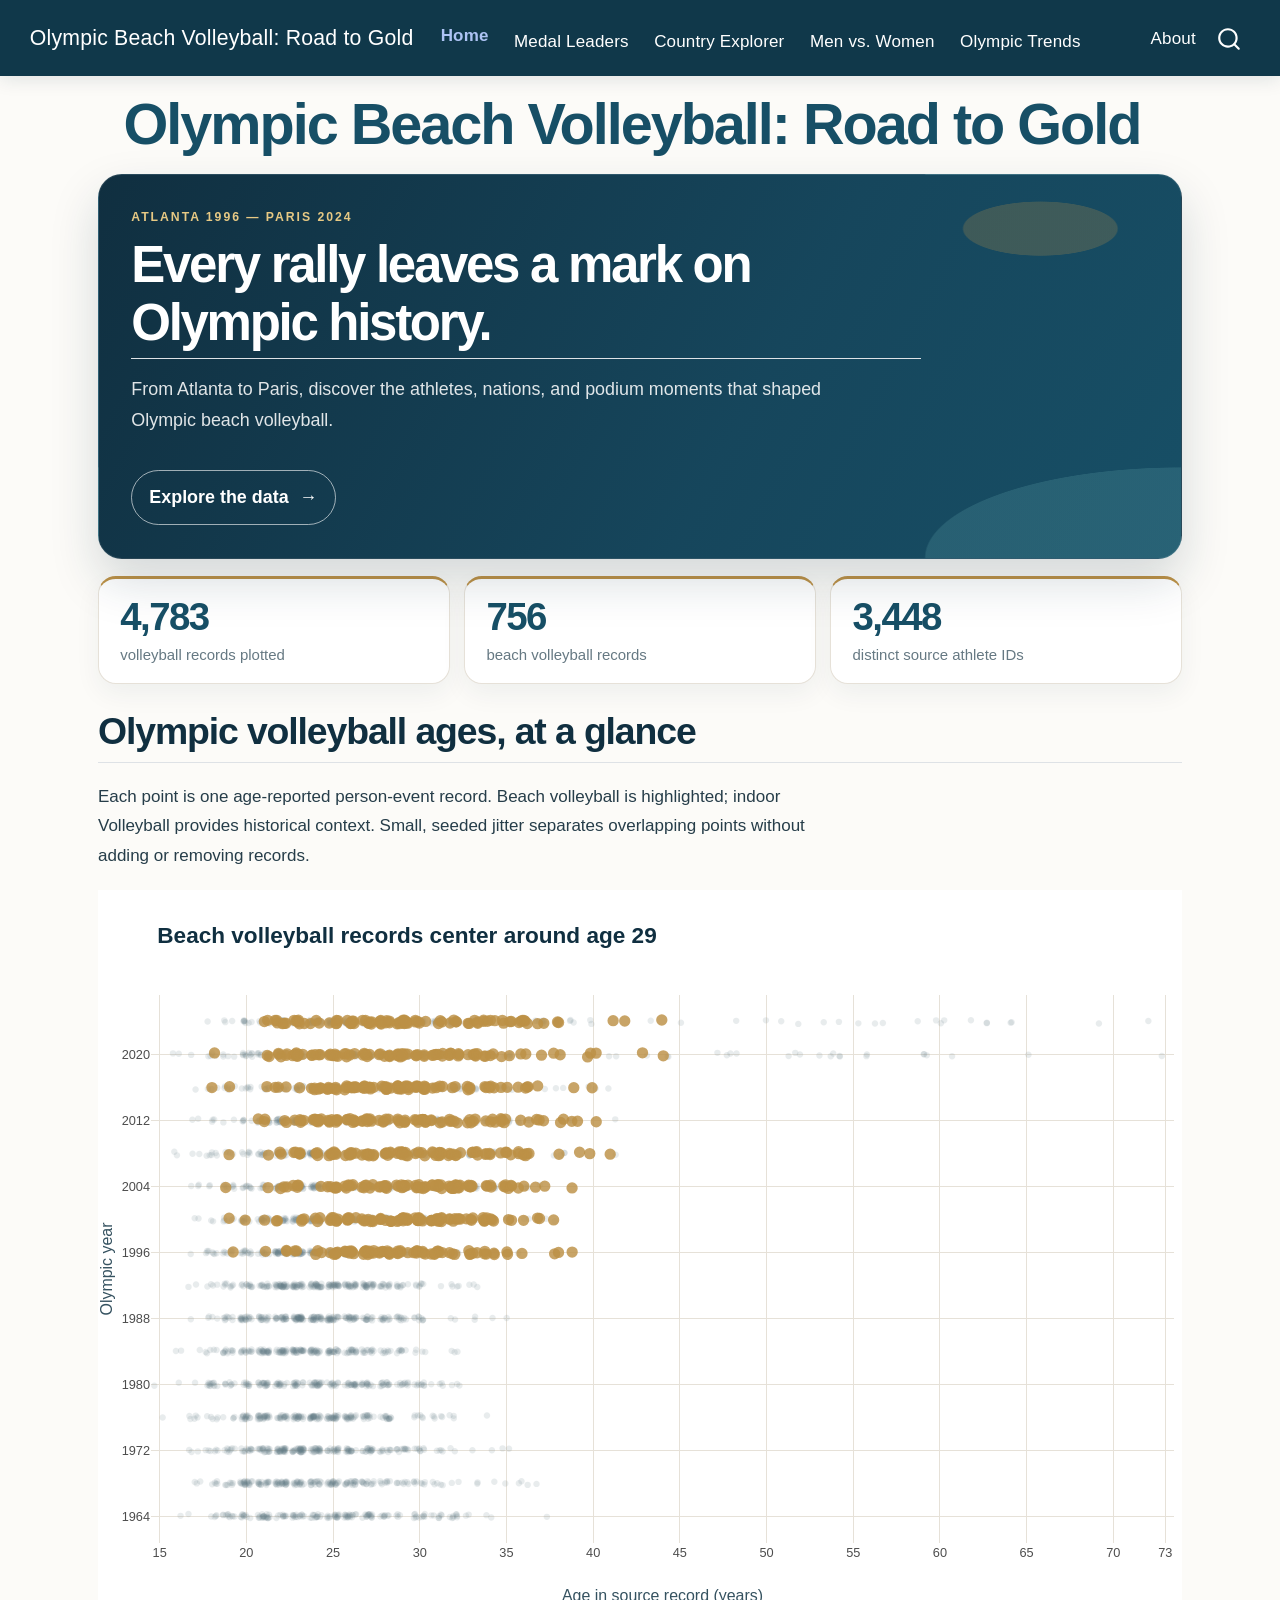
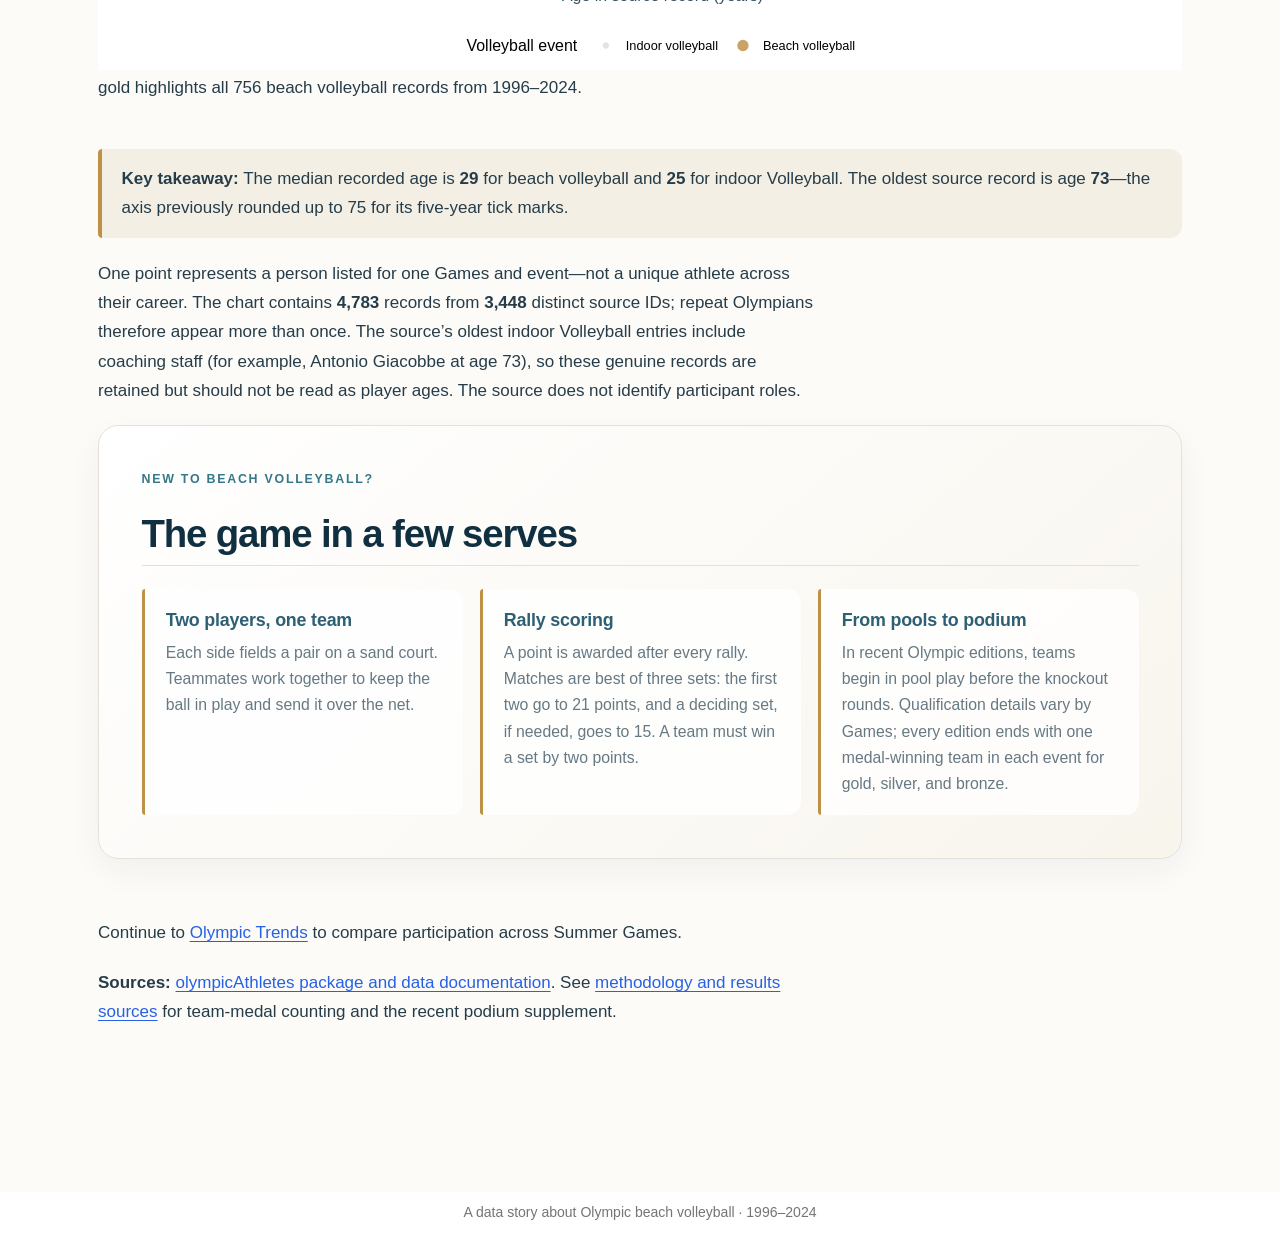
==== commit 9bbc44a2: "Built site for gh-pages" ====
--- a/index.html
+++ b/index.html
@@ -45,7 +45,7 @@
 <link href="site_libs/quarto-html/quarto-syntax-highlighting-bf27225e3a48a9273f3daa8f8e829971.css" rel="stylesheet" id="quarto-text-highlighting-styles">
 <script src="site_libs/bootstrap/bootstrap.min.js"></script>
 <link href="site_libs/bootstrap/bootstrap-icons.css" rel="stylesheet">
-<link href="site_libs/bootstrap/bootstrap-d0f63781f56d8920b29a9d59ce83fef4.min.css" rel="stylesheet" append-hash="true" id="quarto-bootstrap" data-mode="light">
+<link href="site_libs/bootstrap/bootstrap-23932f46930b626f82bedd4deb6ab4ae.min.css" rel="stylesheet" append-hash="true" id="quarto-bootstrap" data-mode="light">
 <script id="quarto-search-options" type="application/json">{
   "location": "navbar",
   "copy-button": false,
@@ -169,47 +169,59 @@
 Atlanta 1996 — Paris 2024
 </p>
 <h2 class="anchored">
-Where the world meets the sand.
+Every rally leaves a mark on Olympic history.
 </h2>
 <p>
-Follow beach volleyball from its Olympic debut to a new generation of champions. This story uses athlete-event records to put the sport in the wider Olympic picture—and team results to trace every medal.
+From Atlanta to Paris, discover the athletes, nations, and podium moments that shaped Olympic beach volleyball.
 </p>
 <p><a class="hero-link" href="./explore.html">Explore the data <span aria-hidden="true">→</span></a></p>
 </div>
-<section id="one-point-per-olympic-volleyball-athlete-event" class="level2">
-<h2 class="anchored" data-anchor-id="one-point-per-olympic-volleyball-athlete-event">One point per Olympic volleyball athlete-event</h2>
-<p>Age at each Games, 1964–2024. The indoor records provide a longer Olympic history for context: indoor volleyball debuted in 1964, while beach volleyball joined in 1996. Hover for athlete, team, sex, and medal details. Slight jitter separates overlapping age-and-year values; it changes display position only.</p>
 <div class="stats-grid">
 <div class="stat-card">
-<p><span class="stat-value">4,783</span> <span class="stat-label">real athlete-event observations plotted</span></p>
+<p><span class="stat-value">4,783</span> <span class="stat-label">volleyball records plotted</span></p>
 </div>
 <div class="stat-card">
-<p><span class="stat-value">756</span> <span class="stat-label">beach volleyball observations</span></p>
+<p><span class="stat-value">756</span> <span class="stat-label">beach volleyball records</span></p>
 </div>
 <div class="stat-card">
-<p><span class="stat-value">4,027</span> <span class="stat-label">indoor volleyball observations</span></p>
-</div>
-</div>
+<p><span class="stat-value">3,448</span> <span class="stat-label">distinct source athlete IDs</span></p>
+</div>
+</div>
+<section id="olympic-volleyball-ages-at-a-glance" class="level2">
+<h2 class="anchored" data-anchor-id="olympic-volleyball-ages-at-a-glance">Olympic volleyball ages, at a glance</h2>
+<p>Each point is one age-reported person-event record. Beach volleyball is highlighted; indoor Volleyball provides historical context. Small, seeded jitter separates overlapping points without adding or removing records.</p>
 <div class="cell">
 <div class="cell-output-display">
-<div id="htmlwidget-6b6a081fbdf450548778" style="width:100%;height:628px;" class="plotly html-widget"></div>
-<script type="application/json" data-for="htmlwidget-6b6a081fbdf450548778">{"x":{"data":[{"x":[26.964904384519905,23.07900202823803,22.009468210395426,20.922856913823633,25.985282207448037,30.097445415649563,25.906349979788065,27.047774018570781,30.979781449884175,27.907133843693881,17.920983338970689,24.883435496073215,25.030978665146975,27.108394474200903,23.119059672392904,24.051191068254411,29.931495430078357,22.039048718716948,28.979222858455032,29.079394405242056,25.956518318839372,19.939978177044541,23.892842324841766,23.11189623698592,27.969474869072439,25.999721123799681,21.053339871056377,31.089729768000542,25.916126732397824,33.046547114867714,21.053348776604981,26.077910714447498,23.085998593084515,36.949559701047839,33.914978660997001,31.914497790653257,30.011789440177381,24.100809336695821,22.98058543432504,25.06576683420688,20.999468442108483,26.088446912467479,25.113998466301709,27.036530060358345,25.082794869877397,20.111747422441841,23.946220033764838,33.883568821139633,24.005119545254857,22.119155916925521,23.962225010152906,24.91143406568095,28.031947437468915,25.88955476220697,26.992329554893075,31.93537924034521,29.898320897854866,22.929954462889583,29.892646651435644,28.098844966441394,25.978091583494098,27.042665872704237,20.974656567983331,23.025824670046568,23.084076349772513,27.108440404459834,30.077112756595014,21.935675864666699,32.020596173070373,19.967300584279002,31.086392005030067,25.912155220266431,30.995697886496782,21.972193290926516,20.016923879850655,31.889813691880555,26.108444133959711,24.925457118321209,22.058871514480561,30.991224300935865,23.954102387968451,33.059641239233315,26.992731487657874,30.99920032190159,27.113841025773436,23.928266809824855,23.00433264452964,23.926169362328945,21.899090522918851,27.119735514633359,23.935678347330541,30.0689392689988,32.112147083822634,24.942497519757598,20.941549884639681,25.104525286946444,19.077843375913798,20.898839100971816,25.896082070451229,26.984320280067621,19.984329885728656,25.894820670243352,29.929597825370728,21.019233437664806,23.895356724467128,25.007467888537793,26.070580814778804,27.064505038764327,25.026806780770421,20.971499401889741,23.008208174705505,24.119737793616949,19.908899526689201,22.958164397273212,25.916241551227866,24.980355559960007,17.901999725606291,30.032846503257751,28.054034970104695,19.022856271006166,20.89914177507162,25.102881592046469,21.932066443264485,31.912016069721432,27.956824669241904,16.929813574831932,23.959095219522716,22.904835445322096,19.045333820525556,20.926542448662222,18.974988955985754,29.108848196957261,20.934184275213628,19.078202348854393,20.944843438714742,30.994013007227331,26.071900081466882,21.110303077641873,22.941387363169341,25.058798802085221,25.017767718341201,21.090792773310095,29.083389148991554,17.968187372535468,26.888191540259868,24.880499580875039,20.107839797958732,21.898427219782025,27.019673884492367,27.080512191541494,18.958188759442418,20.896073515992612,22.056436850503086,20.115728072188794,18.040934644471854,20.91272332638502,21.080962682962419,18.967169453985989,20.894720751475543,20.888446787092835,25.891084124147891,23.052193863671274,29.979177687261252,20.000272957459092,30.000570415500551,18.954252891298385,19.904121979679914,23.110144273657351,19.009395516496152,28.06726734418422,20.997938570659606,24.926743568852544,27.895579925272614,27.113801775891332,31.906229117773474,26.04024670077488,32.102450276520102,19.06840365773067,16.040244735945016,29.905952730998397,23.965837084371596,26.118415750563145,23.92170761430636,19.967348576877267,29.902981784921138,22.026624391060324,26.002718632351606,22.93930205060169,26.034744958896191,26.985465508494528,29.960641321800651,29.901394716370852,24.997469398491084,26.915003606267273,25.989485402870923,29.030037348195911,23.062376416455955,24.991941532175989,25.887974356822671,22.061642876826227,16.921918979864568,27.016895756721496,27.910235497616231,36.938130252826959,21.063191242665052,24.099975687414407,26.946952799744903,34.893117332626133,27.938977027274667,27.091980730388315,23.00318620134145,28.116737915165722,20.082448409944774,24.062422754243016,21.101050188057126,23.889813901484011,31.024096821900457,22.936577332597224,23.074356303028761,31.047094034887849,35.921929208971562,21.995248994622379,30.06314021324739,28.963848424144089,25.967196926232429,21.941985890343787,25.115916149355471,22.955887346211821,22.02594014763832,26.075211005192251,20.95221731090918,26.938596468027683,26.920694981273265,20.930200232136993,17.05341752424836,34.058682606387883,20.098772516455501,20.993627403192221,36.096882547158749,21.931717011108994,24.096771203856914,20.117535700127483,19.101355093251914,27.015993894729764,21.083999431114645,22.110154634527863,21.993586532529445,18.913485995028168,27.90608520194888,24.048068275507539,31.071523354090751,24.055499544069171,24.054149039927871,25.971548166070132,20.040700241532178,23.023523217365145,31.987328380215914,19.893750800378619,18.900569312535225,26.905057823583483,28.041970110703261,22.108975310251118,24.98925547676161,21.042992698419837,19.040123639963568,24.119915816690774,25.935287205316126,21.921101683117449,33.102477732002733,29.076630203220994,23.036734584551304,23.891501031015068,23.046756400428713,29.106292224433272,29.006905890144409,25.012977331150324,20.978355002179743,25.992427931837739,27.047275964152067,25.881576810274272,22.89110770283267,25.989118777196854,30.114950181562453,21.998868354223667,25.983882374018432,20.115294888950885,24.05757591638714,21.953206943944096,31.036579617131501,25.056985411141067,27.098760234396906,22.090219445936381,31.117732769846917,20.919643960408866,22.038031786940991,19.928241268545388,25.95973461618647,19.070994972437621,18.05451127935201,19.107079381197693,21.102612130846829,28.030990375056863,27.01632087154314,29.954904032573104,20.037590856477618,23.912155656181277,22.040210136454551,28.973612350318582,26.099753059428185,31.939584031123669,20.041610814165324,21.927017849758268,23.064952622447162,21.047648258954286,20.043919606879353,24.97085348483175,23.119858046714217,26.915878351628781,20.035038366802038,22.058950231671332,20.96820190642029,22.963909408189355,24.964082326125354,25.943094827756287,28.075535608585923,25.064134950749576,17.8920074996911,17.900003446117044,22.118707079421728,28.925153517071159,21.047553618215023,32.993015263359993,20.00277335723862,21.118499394636601,25.929323850795626,18.042226833868771,26.069910646025093,28.915590776242315,25.092861103639006,20.001236403081567,23.009232515692712,21.969053445700556,24.95844367513433,29.910421560499817,20.070958298649639,22.906960686258973,20.071123340781778,25.101302601192145,23.926627327222377,16.953926319219171,22.000782661605626,19.931847415361553,25.041404802184552,21.893921843618156,22.891230330914258,25.116522694099693,24.951064505577087,21.03770301885903,23.051248982120306,20.002996448855846,18.103200830742718,21.955368470810352,21.997810393255204,25.019530204925687,24.082185582965611,23.880640418250113,20.039630997795612,18.946065154410899,24.991288709323854,27.897594859190285,20.016182158198209,22.027566432822496,24.0801008159481,20.078888469655066,24.942642929516733,21.964793672598898,25.102723180949688,20.894956196006387,25.084656988624484,20.880664513371883,20.108667948991059,35.898867365140468,22.115049383845179,19.888576178811491,24.926929757632315,22.029171053916215,27.961516124047339,22.995603758562357,20.886542569063604,26.924013138134033,23.036075840555132,21.965556642375887,22.958115142360331,18.980918890461325,27.034590188898147,20.018070326391609,20.898030337672679,23.890234913416208,23.000739585608244,21.882483649272473,22.927340938206761,23.096207408271731,21.88446385120973,20.028197257146239,22.904673138987274,27.03099555976689,24.019309982657433,25.063921370077878,21.996837653554977,18.940162845402956,22.990911017861219,20.027926341965795,24.994007230307908,21.021690041273832,22.90081404455006,21.003281586114316,19.974362428337336,23.943662497457115,23.075896834582089,16.912498825490474,21.96018330225721,28.073038177955894,28.894124942049384,29.961767427362503,22.050542640928178,22.917279432620852,22.995330026336013,25.989379573352636,21.90779112001881,20.920048323813827,23.066513257101178,27.928569741919638,21.889522158615293,24.972343265023081,22.998731191419065,20.105491478201003,21.914567179344594,27.916815297473221,21.964984564129264,27.064761225767434,24.025253057330847,27.022438505496829,21.084979669656605,26.100222528763116,32.963846109900622,20.932375831659883,21.096896131318061,29.908831225857138,19.884944386053832,21.064517799541353,19.014219365753235,20.902224555071442,22.095539861544967,20.06744623908773,20.049127345681189,25.116811299175023,26.098027106262744,31.070557308793067,21.981641449853779,24.002429209090771,24.925977944079786,29.944540505558251,28.082581953331829,23.929886709619314,21.116857422944157,26.11676749009639,22.991443948987872,23.997830653712153,21.942506590317933,20.914405983891339,25.923758743349463,25.090270905792714,23.925402777548879,24.020047458931803,25.8945234487392,26.03226203488186,32.012875227611509,22.080731771253049,34.958885127510875,22.883867664821445,26.100432175081224,24.976881984230133,23.963373589832337,19.923745351862163,25.086577456593513,25.900944563187657,23.024553562644869,30.958379720374943,31.970679842084646,29.91303027117625,28.987442427352072,24.930900702197103,27.992663155086337,22.952344251479953,25.975883273649959,23.938387214820832,27.885808305796235,27.104660012349488,25.897758795861154,21.902491976842285,27.101140822134912,21.898734011854977,28.937397535461933,23.986210410576312,19.964178837817162,23.008000380005686,25.904930440280587,22.888943959791213,22.946128258127718,30.080085789654404,29.022410434838385,19.88185708357021,27.009370970260353,22.064947814475744,29.04232413675636,21.909245775733144,34.951244295053186,22.955932772494851,23.939059426914902,25.910757717564703,23.985884834825992,23.923293469380589,22.046094793230296,31.090744861681014,22.908188780359925,23.907622945122419,21.058870149124413,25.046017193794249,18.0699715484865,22.0312872239016,34.025550267938527,17.989429875165225,20.960709990542384,22.047423078734429,24.011006474308669,27.948102077692749,24.969690183624625,26.974251352250576,27.034992172122003,23.030336040165274,21.073276391588152,24.046138174161314,19.009007037859408,22.116719758845864,28.988497012984009,26.099932402428241,26.034316354077308,26.89577493192628,23.941641755159946,22.882110156193377,19.031452569682152,27.08898416273296,25.974429916404187,23.091947138234971,24.955804504957051,30.011215059254319,22.055131533928215,29.034994870480151,27.087522778976709,30.9763312446326,21.88017759470269,29.903552363924682,22.11710977388546,20.990319594517349,22.06751832300797,29.942329652924091,24.904116373192519,20.921448857132347,26.965210890267045,27.053408574219795,27.990859537273646,23.98532889638096,29.051644779611379,28.910031656716018,23.917919121813028,19.046236000861974,24.97079150808975,20.096809141132979,17.918388955313713,21.937953982409091,17.995321917962283,24.906846248470245,16.974261265918614,21.918204081151636,24.89732544850558,22.982847173437477,18.992714271172883,25.928474118988962,29.079886366911232,28.109384699836372,26.969314144123345,23.060635722763838,28.921725372709332,27.114104635789989,22.986747956108303,22.936039954479785,24.036126601472496,23.002765631303191,20.8831484602578,19.973098115250469,23.068968870081008,23.906881826799363,25.041437681484968,19.115133033115416,20.981549566313625,28.922650263421236,24.987010148912667,16.896681722309442,23.058325873035937,23.984376629982144,22.90323636131361,27.093210031371562,21.110080093648286,18.051145918518305,17.933012529630215,18.979504218269138,26.095098457559942,22.01875344792381,23.965841098017989,24.002350770514457,21.092126695197077,19.991399135086684,26.925655553061514,25.932764078620821,24.049109289664774,18.944759848341345,25.945201166383921,24.917858373634516,28.062417122498154,22.090496688224377,23.982573382146658,19.038005516044795,22.016547355763613,30.887668238375337,25.068602210655808,28.021139967087656,22.079518263563514,20.905334683097898,21.086336616408079,24.031601327229293,26.954868595786394,19.893038123976439,24.993568597100676,25.943582535441966,26.94484333075583,21.030371126197277,19.892893612366169,25.000074297469109,22.064827785622327,25.883482754025607,27.038488003928215,23.915387005470691,24.939404613412918,25.98259239224717,29.981117287483066,27.965144314877691,25.070203765034677,30.090104965958744,19.96122049169615,25.000522184297441,19.905293219499288,25.077828495632858,23.933841173797845,23.008101504873483,23.978789866324515,24.963364472724496,25.938600231222807,26.109291002340616,20.965553315822035,23.902477544713765,24.1084757810086,22.929347748663275,30.89269414190203,26.012340948171914,20.954670432899146,22.098091509733351,27.094862591084095,23.029280567280949,24.04650042179972,28.019280698299408,31.007403246741742,24.067834682911634,20.931403243504466,31.893704062160104,27.909645429402591,26.91213834380731,24.915218185000121,24.025697232093663,27.999337027277797,23.959390066768975,25.067718659490346,28.080979260019959,28.118318530265242,30.003392112683503,26.927709428407251,26.051946849655359,20.045804366935045,23.012313189040871,25.92106406899169,25.949886801689864,23.920096008740366,24.045332717970012,24.916251939591021,25.001537945400923,24.026124032232911,26.088533501382916,19.880837052278221,29.946666998416184,18.967608463373036,26.992107567340135,23.030680429209024,19.109018368199468,22.895734172407536,27.117853254731745,24.049989009685813,32.013947109691799,23.02781056748703,25.927067890111356,31.081886578965932,26.021132941041142,22.088935931921004,20.943596086800099,25.119160594362764,26.918985340185465,25.004758514165879,21.100207292754202,22.977333447337152,20.987727120369673,22.094123407639565,25.09220487209037,22.946487578749657,21.063736814092845,27.919355042241513,28.000456654801965,22.959164085406812,20.962568884268403,21.912953129280357,20.026268747858705,20.055026579201222,23.994287331216036,28.071440461482851,18.061805674564095,24.999406421948223,23.948617143854499,26.104941155575215,25.911846730187534,22.892461598012595,23.095295020956545,26.018405471201987,19.896330830194056,18.014033097624779,20.036176278386264,19.9131554736197,23.105423876196145,34.056919401586057,22.936185030080377,20.974225042350589,23.932127280291169,26.899955042749642,14.910248636752367,21.104976130295544,21.981306179929526,24.988925086278467,27.118563822414725,28.051808771435173,18.117288667950778,16.935664104577153,21.025569438803942,21.048465868402271,20.009568937402218,24.996809207890184,30.081176914740354,29.880695810727776,20.93638242552057,21.026529088430106,23.069769714493304,21.88866573324427,22.917137165348976,24.891350255385042,21.89761660469696,20.947945399079472,25.994447143934668,20.096124281752854,23.0503866776824,19.967426355797798,24.022032185085116,23.90630426824093,28.007433139123023,22.013617084491997,17.072624966055155,22.983153306022288,21.021624387502669,25.095085002090784,23.956637278385461,23.970514453724025,16.928768546972425,22.910140322335064,22.964850176740438,20.092650564257056,25.949388641379773,22.056576665565373,17.074572050757705,21.022850246261804,22.994967518690974,17.89146016454324,24.968466231580823,24.913675990756602,31.959644361697137,30.917226087450981,27.067296692524106,25.116652398519218,24.119467378724366,26.960244676731527,27.90426885459572,25.048041699454188,20.891940154954792,21.085662443563344,19.927407549414784,17.070662720110267,23.939702659808098,17.903486631195992,21.990003085080534,21.094923726450652,24.056717403363436,21.88133394535631,20.912564790286122,21.105180898122491,20.989323293399067,22.102477669194339,22.033503341544421,22.90536901352927,28.116457244455816,21.071175479628145,25.934211182240396,21.938054338935764,22.907147295977921,22.987552433069794,20.953667948227377,20.906030386593194,26.062396099455654,26.059499088414015,30.000730282478035,28.949898577705024,26.009568552728741,19.948691287990659,23.883633087426425,28.009629596006125,26.112740595713259,20.896450024377554,24.111231122910976,25.101027822569012,27.887909601759166,23.91888146566227,26.052651714514941,21.010465913414954,27.980657917726784,23.944189277999104,26.084159985519946,28.983846963215619,30.062586788311602,26.012456419225781,23.023759953267874,27.088969677574934,22.033814933206887,28.072465451285243,30.023714275304229,21.058754470087589,27.005056508984417,25.977436657510697,27.065410960949958,20.940899520199746,29.036080991122873,27.038245637621731,23.067019699960948,27.974876245260237,27.08627300273627,23.993112559542059,28.883645027335731,28.992245555985718,24.037272099349646,30.015522120986134,23.983464452493937,25.885958732794972,25.062746986709534,24.113891695551573,23.031397487446664,22.965087201874702,24.978982741963119,28.040864714980124,20.022576020620765,25.929232275318356,27.098664509151131,21.960854815132915,31.932396443765612,23.070146381687373,27.935412978623063,23.948839603252708,30.016155580077321,23.043724806867541,21.104647989571095,23.074903094079346,21.924991945885122,21.002693705745042,29.05116505825892,23.108921618070454,19.958662879392506,24.015461347047239,28.014372626170516,21.922776389382779,24.021470742076634,22.954199466723949,26.91700638279319,27.888616219945252,24.95720822205767,28.92575381372124,24.085911305006594,23.043652529157697,29.013169048689306,23.095600936450065,27.024318662602454,27.100928664375097,25.924672074690463,25.92304623598233,24.022446121294053,25.06413935482502,22.007712497394532,30.932874282430859,26.07378780061379,29.940420785509051,25.112398039177059,24.077631712295116,25.090304680727421,25.8979905147478,18.113784310407937,24.985573047362269,26.93608860315755,31.118588035330177,17.97240865431726,25.949381762184203,24.078943097814918,21.022086681369693,19.098780154492704,26.900181703660635,32.067269145399329,22.027889892645181,29.033444196321071,25.117433561272918,27.897040264196693,21.084312940053643,17.935809144806118,22.009107339791953,23.958362954780458,20.028956054802983,26.981818253248932,17.991553600318731,20.948482057638465,20.997979726027697,25.079525880310683,28.014945612736046,19.014324380606414,19.079972808640449,26.082225186731666,22.018691894691436,24.945359732881187,22.987254962734877,19.958987541012466,31.962536244634538,24.117081391252576,24.100768321305512,21.937114501222968,20.032471965514123,23.972024760749193,24.99634265847504,30.089352461826056,29.096585174109787,18.961986624859275,20.087490241322666,17.92297845946625,29.922194013409317,19.116972941551357,26.987702908292412,23.931950328815727,24.993354928810149,17.999756625797598,20.926794958189131,22.922448044195772,17.904781984649599,15.098335454743356,19.058022562023254,21.946047543641178,16.959188725631684,28.970094682704659,19.889421385955064,16.104367413129658,28.077049244120715,17.974765862748026,21.043506517130883,18.961259649377315,20.882167324125767,30.087950652111321,23.922016024813058,23.926288040131329,18.012467636670916,19.991191477235407,25.94641063902527,21.936309933345765,27.065853854622691,17.977359447162598,21.943604221437127,24.114439432024955,18.890785381440072,22.978991201594472,31.074275041986258,20.91142869517207,17.927471148222686,31.032545914072543,26.909615241922438,20.925220625381918,17.983427472207694,19.958953080885113,21.071511455141007,28.114040065128357,17.908704573512079,21.969885283261537,22.059441428855063,28.107932170499115,26.075558377578854,24.001200591567905,27.024220519848168,30.016233765911309,30.078005493767559,25.10502330934629,21.016140304617583,29.118317694533616,25.911251459550112,24.048294730447232,20.961449497472493,20.036496843211353,26.88355931578204,25.051033564750107,25.079194512497633,26.929107543434949,19.891445263642819,24.975863139480353,24.97031888883561,26.016805475633593,22.90335411760956,20.912779180761426,24.118264046106489,23.929290263839064,29.931207817140965,24.925507091898471,24.091975771822035,20.89399658275768,19.077507138438524,23.07910632358864,29.061181018594652,26.103255507741125,21.906973598692566,21.938269144762309,24.934564560092987,27.97882886407897,23.921363542713223,28.930753988213837,22.891791687589137,25.060588925033809,28.108928542695939,24.990001224130392,25.047655280362815,24.949371753241866,25.983519849553705,22.953221620265396,22.989375462196769,24.02662316652015,26.933030514009296,22.012220146171749,23.964452603962272,21.061306256856771,23.118390394914897,19.904406028017402,27.968658189289272,22.904316162504255,23.093653923943638,27.949348837174476,22.039939409084617,24.892634437605739,22.01659067908302,22.954532369710506,20.061407496724279,20.964547526836395,21.061887688748538,21.050534865986556,31.891377179063856,21.916534505337477,19.004717881549151,23.0705458862707,21.074326238594949,22.983553811516614,32.066035953760149,24.080931552518159,26.963381057158113,25.98695445066318,22.906585050709545,28.957437935993074,19.029377965722233,23.065097607411445,27.982957985550165,25.997490305416285,21.889436778873204,28.952287664189935,25.909879325572401,24.927652033381165,24.037315751072018,23.10431530272588,26.02924200683832,23.062000333257018,22.949171076845378,27.109975005481392,26.020168236009777,24.085383706949653,24.971042792182416,24.919280926492064,26.039095691740513,31.987634324766695,28.97993435619399,25.022552178073674,22.051540468893947,24.98532275490463,19.047204854879528,27.01808512788266,24.102013394404203,27.894794263727963,21.103099330309778,28.975787283424289,21.915886212792248,21.078941515926271,28.075350221451373,23.085121690835805,19.09958797706291,20.97082539020106,23.92332337120548,24.035911632422359,27.008561480529607,21.050002661794423,21.014339018370958,23.01746979823336,25.085486158281565,22.035040735471995,19.063149123322219,20.050653614029287,20.115637802947312,26.092155585270376,22.064552499223499,25.888968512956055,18.891013623513281,23.000346557945011,23.103492300473153,26.068545430973174,20.015040910616516,26.978977755233647,24.042169196102769,15.964120942559093,22.993587954603136,19.919246860425918,25.900849206857384,21.992501302603632,18.8828998487629,20.071388166677206,19.089901460837574,24.942085705902429,25.980687283165754,24.102005626726896,21.066630830504,28.966789164580405,18.92287369646132,18.012367752827704,23.059764603190125,24.090997005477547,21.094266945216805,23.060633959155531,20.987052149232476,22.909865641277282,19.951649674400688,22.885059903208166,20.89170693749562,23.071583366338164,21.070153392646461,24.025947913248093,22.017871769834311,18.96377697730437,20.884162552580236,21.921086017843336,19.018553903587161,23.917594339493661,20.107591059841216,20.023187060523778,22.005099960267543,25.980429753325879,17.996759671065956,26.090690633114427,18.011719978675245,20.915209039896727,18.005267840344459,19.88824352297932,24.050482580512764,16.117808175850659,21.932347653210162,26.017627343535423,22.009427551124244,16.89701438529417,23.914013087321074,26.980388887245208,20.061850169058889,21.107422263901682,22.94051993129775,24.995775593500586,21.894705653432755,20.933383938129992,27.911247227527202,22.008035613670945,21.971147980429233,24.054408202562481,22.057959412373602,29.965726618599145,24.932697557043284,21.01288837524131,22.116452163346111,21.910344588644804,26.94352408334613,20.887940461412072,22.989281773753465,18.071789771150797,27.091301729287952,20.929009043220432,27.052699957396836,28.927007181495426,24.931668863389643,24.006968286931514,17.999497807379811,19.996343912072479,26.066974576655774,24.032060362603517,23.053309077788143,20.074115059841425,23.990655983984471,28.114214086961002,23.079710850417612,27.97812336549163,27.100497491452842,28.99379072004929,26.987063900381326,22.085887077841907,30.093369325585662,29.961219156291335,27.965792034156621,22.017771261204032,23.097371751572936,25.924787109997123,26.972800257503987,24.088881082367152,21.995695290509612,22.952516258526593,24.043338302839548,24.966372517105192,24.920255780611186,21.104700517337768,25.967817619517447,21.070887345112862,27.02827685650438,22.880306346323341,26.885981537103653,23.036032932586966,22.107202725037933,29.960961293019356,30.118219358827918,21.885788555517792,22.93602874038741,21.929710124824197,21.933518373463304,23.947457987722011,18.108221897408367,23.929716162141414,25.014343240223823,26.058343953974546,23.00422867735848,25.111611510049553,28.035040187686683,24.967729315720497,28.88991862637922,28.046940680816771,27.012354012485595,23.886554472148418,25.115559674389662,21.106295249182732,23.930317852534355,20.016608947161586,28.078740573041141,25.067023682929577,29.113049498908222,25.109141449071466,27.915080899484455,23.048683104813097,32.034028071761128,21.112465672586112,27.086263924576343,18.91227436957881,22.885347609966992,25.019251863379033,21.929967495687308,27.011217977665364,26.980816643647849,32.884962014593185,24.955448849573731,25.967447360064835,21.019520825240761,22.007435822170226,20.09112902196124,25.923214492015539,26.082177393231539,32.021957837883384,25.09418909728527,24.963286507725716,23.027663779407739,25.885142612420022,24.984634929783642,25.907510015405716,29.051315801311283,20.104631967786698,29.006005733367054,19.889671887960287,22.895382832977919,23.9355993883498,28.012666984368117,30.047065451480449,21.025065940562637,29.058945779819041,23.074411877505483,23.001523481141774,28.986853339597584,20.047536632288246,26.017999612074345,23.924083528406918,29.931803215574472,24.976813131645322,25.983186181802303,28.093365970309822,19.085875321161001,25.077827369328588,24.040684208124876,22.978738321084528,24.948674021940679,23.033129675239323,23.100486605092883,23.093172867354006,26.88822566907853,21.975853163674472,27.011264708340168,28.962566880043596,29.915563524719328,29.081687209140508,28.040193225014956,29.977656148150562,24.061861186679451,25.907424687519669,22.899922500848771,22.095852172318846,23.985864910203965,28.90135139685124,23.119310799017548,26.058212827201931,25.977319607082755,22.053163243792952,33.097216685581955,27.003179169427604,34.90008663371205,22.089156335461883,22.883752418346702,22.889019195809961,21.037546346504243,22.092595544774085,23.944413078110664,25.080619101487102,27.99664010182023,23.990837781094015,25.965426926892249,18.986541326437145,23.960739931594581,19.981760986521842,29.891766395196317,24.071355340741576,16.938197178132832,20.066278959158808,20.035191940814258,24.056622042674572,23.972372369505464,23.010396838430314,17.955375643428415,25.027157266307622,21.996962253507228,22.93151604257524,22.079228926859795,21.024765590708704,25.114056666437538,20.993953907601536,23.0907269943133,33.949758554045111,18.904378238767386,21.985311815962195,20.917388466428964,19.881590551845729,21.102744545973838,27.067360584083943,22.913170218337328,20.101213111132385,20.890061464291065,20.945938493125141,22.886140568964183,22.050916762426496,19.943408702202142,24.049798209965228,18.978471856974064,23.084227840546518,27.922934400159864,24.090650995820759,20.071026654969902,18.902956159655005,23.084131356291472,18.887418556567283,24.968959849178791,20.999181387126445,24.099790742956102,23.101012211330236,21.973594459537416,20.085293194297702,24.103015237692745,22.984793061036616,20.117315032947808,19.081099234558643,22.883373078778387,25.893312258142977,20.974695786684752,24.043122131265701,24.882993002273142,24.944958652835339,18.099997944943606,22.991870604511352,23.976446616500617,20.032010161876677,26.039157408531754,21.913446707762777,19.881241546720265,23.118385552354155,18.924525325279681,24.026192681919785,23.976308286543937,23.06661153949797,25.980107454285026,20.078984447419643,25.947371514365077,20.020061291698365,26.097562252394855,26.117477186731993,21.889622819460929,28.010207293927671,26.046261649709194,23.067348492182791,20.936268275175244,19.892920997496695,24.953106229621916,25.05368899833411,26.941532073710114,21.018498575203122,21.976647396832703,25.096038112211971,29.889779731594025,23.884333332739772,33.060973116941753,29.071662503406404,23.000055548101663,22.919261697568,28.098027773294596,21.963108743317424,27.023462224211542,24.956912332605569,22.956301992759109,26.985795370806009,32.048194668907669,30.94903780290857,23.89582975845784,25.052401119582356,23.950851518344134,22.115787628460676,25.008466435447335,26.113809095639734,26.9523604590632,25.07788279131055,26.059126026500017,23.90189150378108,32.107483582329003,29.119537573084234,26.047014664690941,24.097339871060104,22.947708295155316,20.966756088808179,24.113102985844016,25.971771367434414,30.090167154315861,28.950264573674648,26.909800075683744,21.956132745537907,25.943120335787533,22.054840752016752,21.904367034230383,21.995863911826163,24.079868405051528,21.030085122864694,22.019062555301936,22.997493427563459,24.029428269602359,21.894344655759632,24.086139042712748,18.996271216999741,21.9668357469514,29.919497715365143,21.928406919706614,20.118888261355458,23.097957370225341,20.882049815598876,22.964166451320054,19.975914894100278,25.045303892828525,27.995018770620227,26.101903458200397,18.962026551384479,17.961045138426126,19.936460758764298,24.114970108475536,27.973134388662874,23.992253250516953,26.975152054354549,26.940369599293916,25.925991855189203,24.981562415212395,20.007755989693106,29.043051426839085,24.037016992829741,24.034979126527904,24.956577548999338,27.941068764179946,22.023620997406542,27.972256155647337,26.907918897829951,23.933527259510011,23.910707077626139,23.973628608584406,21.082165241874755,23.89822296006605,21.98321180779487,19.066807483080776,27.043053366914393,21.065579137690364,21.959089236240835,23.029443273935467,25.035719293337316,21.947886830866338,25.030748314969241,27.039714528154583,22.074887961894273,29.897158437240869,21.898283268529923,22.958618326839058,28.036816259883345,28.969009423889219,24.034356989990918,23.004018411897121,21.930776615776121,26.107319812122732,29.015569620393215,27.034117436427621,25.099089230634274,31.907047378607093,23.913086520284413,22.969216183703391,29.912293876055628,26.000318395812066,33.024041231609878,24.038299765996634,29.921451209262013,22.950755157079548,24.8864809493348,21.900573896262795,28.062903876379131,31.898313329443337,25.088946556150912,22.105115473344924,22.022615087218583,26.942311878539623,22.949343907218427,28.031661010961979,32.921668276358396,27.073949948586524,24.979396363012494,26.955680687930435,21.910918131880461,25.005801147986205,26.911180732995273,22.996701999995857,28.092961927652357,22.034047042913734,26.88978070691228,25.936165729966014,28.957721652630717,26.017916346136481,25.119628870785235,25.902351341135798,25.114828126970679,22.039059517234563,25.975985818356275,20.064284508265555,17.043760479744524,21.07905768021941,21.917763956412674,22.950980604514481,19.974298687651753,26.052509803920984,24.928347152378411,22.999856943711638,27.021737816780806,25.060302579719572,25.058451863378288,17.930733590964227,25.078358234483748,22.898656689915807,24.043178600650279,17.979065473414959,23.068347960375249,25.107706349007785,21.953539020195603,24.07356942437589,21.083332063425331,21.90534239517525,21.044815497994424,22.090090400222689,19.914113687202335,21.885573070310055,22.954168431274592,20.919155525900422,21.076494669746609,20.052163578961043,26.944959602449089,26.049162753410638,24.911192915197461,26.898738161344081,25.012551681175829,24.073588663414121,20.960753061510623,29.068410649299622,27.994773916006089,19.903661195002496,25.987521239593626,24.097661009822041,24.119871441889554,26.953432189598679,23.118116314336657,22.070415418595076,18.927334059122948,21.061620136275888,26.936054202821104,19.068894692864269,22.926181446239351,22.962039953824132,26.01443725818768,20.961914903819562,25.000696713291109,28.96199467053637,24.892507449816911,25.062986366879194,27.945823246706276,27.035675809588284,27.963935366105289,26.062568506598474,25.944857804067432,23.95162088792771,27.08167842037976,26.976666555404663,23.081816663108768,28.040073964558541,19.059386822935195,18.913327771294863,20.016637533474714,23.910773345846682,26.081783266365527,19.904280892070382,17.002615411672743,19.883227176833898,19.097222593929619,26.923659520391375,26.000182129535823,29.897411750312894,18.007604817822575,24.035489367451518,22.112430724967272,22.030879803113638,23.110382952596993,26.089136969465763,25.017937483508138,21.988809263687582,24.009425548128785,20.880015553794802,26.034763636961578,24.019746148064733,22.096304692663253,23.092434132229538,26.032753882333637,24.084066206887364,27.077859213240444,31.078303348720073,26.927852376401425,21.886565376389772,28.946561672147364,25.921425349805503,29.898778672590851,29.884051973652095,29.884952165354044,33.052795297969134,20.881999384202064,29.981721439976244,27.882000436857343,22.114115334674715,24.971868229601533,26.034945271126926,19.085881215818226,28.095978886913507,29.912120328694581,30.035589734371751,29.931116862148045,24.96312155019492,19.047780628874897,23.053503583930432,26.113004420809446,27.963844141606241,25.07185727553442,24.99959229355678,23.084226137232037,32.083697241488842,26.116167859975249,21.980166621077807,25.066795560885222,18.990895583536474,21.97813920589164,26.03082020085305,24.030386315770446,28.025904271416366,23.118012474179267,25.978005749341101,21.976531090326606,23.092111430522053,23.924280179813504,21.973452020324768,23.882383766602725,26.997050320040433,23.101898045782001,20.955985364522785,24.038346806745977,20.114042309299112,26.080110946372152,31.103252356033771,22.016707254257053,21.881296811234208,22.90426609421149,23.019549040403216,27.979340870399028,21.981252367943526,26.035302174855023,25.025953676979988,28.033529746774583,22.049498764183372,20.10181125022471,29.064662470128386,26.894578551705926,28.0630718800053,22.886658352650702,24.087899733949452,23.892941230349244,21.956611844897271,24.88140642926097,29.081527517735957,22.906832043603064,19.893943629022687,23.096806084644051,26.892561868540941,25.070693920850754,22.941410623174161,23.034030374772847,22.110608347952365,32.11337902057916,23.910155225414783,25.949251193366944,21.948478155247866,30.907100269142539,23.110870334059001,33.083593251854182,24.988356361296027,18.963517425637693,27.976337555814535,23.908024932257831,28.885704755820335,21.955060715097932,27.074918907210233,24.889949670042842,23.0514956237562,22.09804166596383,29.005891491714866,26.112742312494664,22.976214541271329,21.911542069576679,20.931884344629943,31.958444550875573,22.096299207657577,25.105445463899525,22.895204627681522,27.919981619957834,24.078919359091671,36.083877060245726,27.018528138510884,29.040287561547011,26.002346105258912,19.899620666112749,29.086082126908003,30.983014229740949,20.041113612297924,31.98445726148784,26.060857050605119,25.059727255385368,24.05536225033924,22.952362049948423,27.114736797865479,28.92014848962426,26.108039599340408,23.009862508028746,30.091608020234855,27.991046256124974,18.101874239277095,25.970673688203096,30.030018522832542,29.063504328988493,26.106219431012867,24.118266072124243,20.917354920431972,24.992851997185497,17.970815861541777,26.030191950388254,26.898359390627594,26.984246030207725,23.93190377611667,25.932367191147058,19.888464223854243,23.02422836402431,27.003017695751041,29.116217027269304,21.926755576208233,18.946994433831424,23.035759874992074,21.996438410487027,26.979104557279499,26.917621613591908,27.974370021224022,25.971860347427427,28.090496596582234,22.04278917144984,24.975550768412649,21.889213127512484,25.888104321248829,18.054104230105878,21.885367234125734,25.950331878513097,28.976273541934788,21.92345254868269,23.941358613464981,18.033807956948877,23.101272639464586,32.944348695315419,21.900984983742237,21.910855623837559,23.954061256740243,25.000729034859688,25.083930258397015,23.003486922290175,31.025278780777008,28.890543115101753,29.029969941601156,21.001222003307195,25.955854479651897,29.960958674512803,19.906068657692522,19.934715275987983,24.954837332796306,30.89192115496844,25.104716984592379,25.994100231770425,22.097041443958879,22.975063929706813,23.960911641474812,27.002186403349043,25.009093906171621,23.008659010007978,21.899573362004013,18.928167494498194,24.045782231222837,20.054907142110167,28.109727574884893,27.118419496547432,26.050198680534958,17.019497160892932,25.925484926849602,22.899276621509344,26.894341387711464,19.953833868447692,24.980682136062534,23.010093953721224,27.098314737305046,25.064493164513259,28.98968235367909,33.030819067340346,29.10006823837757,25.008948098327963,29.050637728981673,24.072685290891677,19.910934820361437,30.880193509254603,19.01571942506358,24.113017808217556,26.937982847671957,27.016614339128136,21.922444512229411,26.099392613116652,20.927049343809486,33.885586365293712,22.059976196456702,22.969215978011491,18.092892101090403,30.94448157452047,24.104530529100447,25.980453282613308,28.076163138095289,33.108396306540818,25.897765059433876,26.072428697142751,23.061554280724376,27.023064162824301,17.906949301622809,22.904578426219523,25.998453157264738,30.947651306763291,23.031758005507289,20.884530768636616,23.917634956128897,22.887454814892262,21.107192314211279,25.111366229075937,20.897245537117122,26.984202558249237,26.095471071489154,17.97044916993007,23.923376005198808,19.073841114938258,23.955106298737228,17.925012167897076,23.112252702116965,24.078542573992163,30.921430932264776,30.114177912231536,33.905411318559203,24.930045629385859,21.064305811654776,25.962729372289033,25.953612386994063,26.042175814844668,19.902124886866659,27.00482448924333,24.896590544972568,24.941564407516271,29.079469991512596,24.029281989466398,28.091867152750492,25.954482635576277,24.898041799813509,26.020346999093888,30.997974870279432,25.895934781916438,23.030228507276625,34.991018035262826,25.084086933434008,33.942885315325114,27.046586376260965,20.89772351520136,24.086753296181559,36.926893237736074,26.021339846141636,29.05953137371689,19.080573839265853,24.890927715264262,22.941821088101715,32.8848389047198,21.082909380979835,29.072520305030046,17.0346080182679,28.014481673054398,26.981861221678557,22.946762928236275,20.99950416907668,23.051266182847321,22.954716936089099,33.913211654778571,25.964070341065526,25.071662323027848,22.939132134001703,30.027832866646349,22.962632561530917,30.088474902659655,28.965589715242388,27.042407253719865,30.117600694857536,27.000014948565514,29.009052711185067,24.939075373988597,25.058345858231188,24.087767319381236,28.020308358687906,29.991485611293466,26.969686338957398,23.024177433177829,25.955585696715861,26.960966863632201,21.968743991591037,23.966273599863051,24.05415443647653,20.086721506025643,23.013963814321905,29.940088109839706,29.050937439016998,25.960432237796486,22.976117087397725,22.9845988102071,32.925978775396942,20.886636177040636,26.084703332781793,29.943775644544512,25.883190597314389,29.087016693688931,21.065743957646191,26.905820288434626,20.928311857525259,23.911660666968672,21.097827153448016,25.00760642312467,19.926892061084509,25.046087329816075,31.893133870624006,26.914056431874634,24.887545479983093,27.03034864978865,28.054849631022662,27.031810629107056,28.077301274370402,21.111677028927954,21.92068033741787,28.065195442494005,25.117697451245039,32.113401452898977,27.944058130048216,25.917498334795237,25.98788423338905,23.924454472325742,27.914341998677699,30.990696434099227,27.109601993300021,28.08349754465744,30.033721057623623,21.885711272973566,29.915680303294213,26.05234045399353,24.074612854141741,22.96509233294055,28.073228394743055,22.003998603839428,32.066817031633107,24.114921332057566,30.903382996506988,24.893900492172687,24.008827354498209,24.055079584680499,22.931210746895523,23.940162554383278,29.116017383579166,28.987548270169647,26.962956008836628,25.016802638862281,26.986704221628607,24.977175412978976,22.002090925201774,23.933588916510345,23.975333124641327,28.022164104394616,30.103240141142159,24.02269881075248,34.001413848865781,29.981573116891084,23.951519355140626,21.093014470003546,28.890532747190445,27.092689325865358,34.998034450635316,30.090748777706175,26.889756016116589,24.905808972194791,34.06240622457117,27.089556380510331,21.11920634765178,22.073359373267738,23.896669630967082,23.112494990080595,23.926606280375271,22.988399200532584,31.034317321069537,24.937146338988097,25.118714706562461,20.065313042495401,28.882048043664543,19.075463443696499,21.01407409613952,29.943660577051343,25.040886208694427,30.086889737192543,24.078702906221153,20.960534101612865,26.946798595078288,20.937578145805745,20.066546929161994,26.92306200781837,27.102885558642448,25.080451427102091,22.90556580496952,24.926798567436634,25.945765201803297,24.117145807631314,26.920187908932565,31.119144605211915,19.082195124924183,22.083612448088825,34.904986182171854,27.039243391156198,20.895203621909022,26.024368099402636,27.050439225230367,20.914857739638538,29.90875421980396,25.017041761092841,19.104636916350572,26.067302572261543,35.970650271680206,18.063643854819237,21.918731679152696,27.103793417103589,19.943039939142764,22.944919649213553,26.981863808445631,24.041602224502711,25.977966384291648,26.949006916265933,25.025424572639167,37.957881723400206,24.973825674448161,26.928254381027074,23.0828639360331,17.984128547497093,24.027113460469991,28.902565057259054,27.97769778424874,27.059997613281013,24.898059843815862,20.100637008231132,25.073200581576675,33.089549591112885,31.974585113879293,22.010499719530344,25.896368549931793,19.056688349451871,24.020125678963961,28.105370480734855,24.106963359285146,19.88542423095554,23.972486967388541,19.945285125616937,32.992802986633031,25.079482559952886,35.891461982801559,19.935578286405654,20.946244085412474,25.988309931084515,17.009938810952008,27.091129255201668,23.925241742022337,28.968730040360242,22.055363758411257,24.047725654095412,25.998076279964298,33.894154341910031,24.08618903439492,22.966673141326755,25.100198242086918,27.993040220364929,20.949654001090675,20.923328873589636,23.982567206528039,22.943023802638052,21.894720100425182,20.949033270869403,29.906760428454728,24.012943911105396,23.091536458954216,26.977153352312744,23.992885247077794,21.950944008901715,22.907381823360922,28.073593351356685,29.934424100685863,21.947221929468213,26.963596377912907,28.902981683332474,19.997820529825987,21.921424715071918,20.054843844994902,27.103879694156348,23.047207948863505,22.014995204936714,27.075964507721366,24.957224612310529,21.88079096354544,18.984761846661566,25.02093977337703,21.946219826117158,18.95302063714713,31.082785763107239,22.010652299951762,28.983497087266297,21.071180432159455,21.892024182528257,21.914707345608623,33.055143241323528,27.946211609952151,26.083220485709607,26.9228972090967,25.023978246469049,31.893206619620322,24.983334547691047,26.057369830086827,24.018718346301466,22.109341762475669,24.938173654936254,25.085884623676538,29.893944486547262,27.950505362898113,27.019155576098711,23.051334105934949,31.967660959623753,22.982816803343596,27.022343714330347,29.992969584334642,29.88430286826566,30.032878371756524,23.993451524768023,28.990984440706669,27.049537614695726,24.085428887140004,23.116067181136458,23.917185501717032,31.898866173233838,25.068170440159737,20.072850929982959,19.112778111435475,25.929016396440566,23.968190785367042,32.911182094439866,22.903839739151298,30.92304542036727,23.09678119463846,32.944608203507961,30.005324547104536,20.947471339143814,21.117641373742373,29.889024927020074,33.90751579545438,28.033323383871465,25.012684339042753,24.911022376548498,21.95002853553742,35.940954111255706,28.104142115004361,21.880914098508654,31.898022545129059,23.060447528194636,27.922699839528651,27.055798286553472,26.961587866097688,33.924919422976672,25.022099504731596,27.038763143364339,31.090709137339147,32.927216185033323,33.116365487817674,22.92067227503285,28.069309491012245,30.097264787647873,33.032915706541388,27.047424762547017,30.07033818980679,28.07386479806155,28.019631732124836,29.089032684396951,28.09937085006386,27.103924833275379,30.031464869678022,31.065253806803376,22.054380720760673,26.98853109911084,25.893292947299777,27.07722803402692,22.898068137541415,24.007516998276113,28.075137437116354,33.893967079464346,29.988923723939806,27.032002540715037,21.932552240267395,23.893614201564343,36.062445257976648,26.052177017666398,27.880274653900415,32.91337570326403,24.968845036774873,24.937232459187509,23.923827427793295,28.01403794951737,35.980807454846797,29.046031674705446,32.069332395959648,30.904381330572068,32.023513011559842,24.077330094818027,25.883664793819189,20.908127479534595,26.116569745074958,18.010465759634972,27.075071978084743,29.942568404451013,25.056661070212723,27.054232038203626,24.033860992044211,30.904268117826433,30.036451215483247,26.090264865234495,24.082429095190019,31.987443456314505,22.992874662633984,26.03553484760225,23.043295212034135,27.961057145446539,25.098562542460858,25.053570603616535,30.884506431333719,28.100280360486359,21.915401946995406,33.001386291626844,31.066794397030026,26.995765346568078,22.003591250497848,28.046244609300047,25.957947235293688,23.086833302676677,31.115947122722865,31.913171543627978,28.078916102331132,27.012964197993277,26.949237569980323,28.022708430942149,36.970144742280247,22.062670803591608,24.028610293362291,35.047228774819523,34.072949230317029,24.963723918963225,31.021019674595447,19.880828741844745,29.896701729744674,22.997426685821264,22.044424440916629,27.887459632027895,31.099659548122435,26.114664144869895,23.06700141120702,25.966072129420937,27.933209403213112,33.891639684066178,28.943129457700998,25.113840258605777,29.013021165654063,22.895954809300601,27.892849745731802,33.09197248628363,28.921166012939064,29.010432809535413,24.083198081385344,32.038898941259831,21.915386029928921,24.881823812220247,24.936454727314413,18.912987629696726,22.085628161244095,32.109928908366712,17.955554723013194,17.047060731016099,22.923067659232764,28.007741032969207,30.005773162208499,24.051591517701745,34.918551005274054,22.943792371470479,26.887120256032794,22.113566221613436,24.936320432741194,18.94143281219527,24.983332356326283,33.083963589482011,30.973831425160171,19.951331268083305,33.984882251750676,18.9757304494828,23.108216700516643,29.92561222700402,28.052191892359406,27.004305847752839,25.001618597079069,24.050816586222499,30.0268083043769,18.91084068354219,25.085284508801998,30.007590752094984,29.906849904321135,28.105395348388701,28.965643835961817,19.006614163648337,22.007758586853743,23.897311023697256,25.96170973042026,24.047197790388019,22.883878620080651,23.014050799366085,22.956593590732663,17.113785850722344,18.888092756848781,26.963114532865585,20.074474944956602,28.015216404367237,23.950609716922045,22.980419502928854,24.079844714272767,20.106043093595655,26.886171134971082,28.974260056521743,28.078053200934082,25.909452723860742,24.912562523148953,22.961178431026639,24.025520122088491,32.931458333954218,21.029391983002423,27.94329122826457,25.949360138829796,31.99103741981089,21.051208107657729,17.058402462955563,29.992980439625679,26.952713911794127,21.964306255932897,21.94585547272116,20.108516406081616,27.028122755493968,21.967547939158976,24.073548433016985,35.086093799155208,24.961804745439441,26.054381434954703,24.946544440016151,22.030904551520944,20.0071881499514,26.002746025472881,18.925303595047446,25.92797896074131,26.071459887884558,29.98888102725148,31.046477567590774,26.884061353113502,20.892486937288194,22.964952157344669,24.026304450407626,31.104103068858386,26.990410253908486,32.984600225519387,19.082131890896708,26.076475136727094,24.067450353093445,23.911142440773546,27.038424230106173,26.088813001308591,24.962791789416222,26.069961520936339,20.94051103591919,24.96614794915542,19.947689985837787,23.943352109435946,29.040735352262853,25.921335778441279,23.074595527406782,22.891480617001651,26.098924763333052,28.115755169820041,23.067231691535561,31.961811055950822,22.924524401761591,25.116620124615729,26.01279702987522,19.996022584550083,26.04385858690366,28.083469476178287,23.946085596922785,33.94257440555841,24.010610256381334,22.105639574974774,28.042600914016365,21.942747654858977,25.111615764591843,22.984111157394945,22.930001192390918,32.928787908330563,24.065882928818464,24.075085347946732,36.042231978345662,24.927134265787899,33.928773981910197,26.929874057080596,21.92093786334619,35.973446810189635,23.909803208000959,37.988198451157658,18.068901644311847,26.914383982121944,25.003019365817309,26.941185566280037,21.957226335238666,24.897317951787262,33.895032221209256,22.051125276405365,25.998306265920402,30.107645090259613,34.063739216681569,22.913803653568028,27.004231483563782,31.949436806421726,24.11291891058907,36.023280389104038,32.029972659293563,26.019983650296926,29.027875485047698,21.966176881529393,23.933008814100177,31.951191108133642,29.094048133119941,24.899486622102557,31.054417230319231,30.989117761030794,31.889364402592182,23.940068321675064,26.007424873057754,22.882745270989837,34.005455421078949,31.114132105633615,26.090264489445836,31.893548685703426,26.075004180669783,32.091345469802619,35.018523973766712,33.115334220416841,29.885517232306302,23.920862773116678,34.099358644727616,25.892026937827467,24.989755880739541,24.022916460502891,27.028829946722837,22.988283212594688,37.937033798750491,35.021088261250405,26.939830212648957,30.059392299167811,23.899859449826181,25.090019559618085,28.952295799329878,24.031487612407656,28.94346135782078,33.000871016588064,26.092658600155264,27.07838253982365,32.90402481637895,26.100937468726187,20.889079394023867,32.026952316146343,26.993569304030387,25.078545297328382,34.947976784892383,20.020240251198413,27.924774245731534,30.007194502651693,22.98367879256606,27.086617292370647,28.894422505479305,22.036451882235706,29.897016680650413,38.031945399772376,21.992973218448459,27.916905531790107,26.098396226614714,24.933172068819403,28.921311862803996,19.952116574123501,26.900422794967891,26.115395265985281,30.088941380716861,23.953526079375298,29.08047618433833,29.932652087565511,25.036117864176632,34.062367217205463,32.116347484830769,24.944454705268143,24.952407133020461,24.050705268178135,23.887107456866651,24.013716442119332,25.962828121501953,30.911021466832608,21.058988172803073,31.938514044918119,22.027458018604666,29.977123524751516,19.080796840135008,29.940645786020905,27.904175504893065,30.986877088602633,40.906032196581364,27.973522401377558,32.007201200909911,26.085574447829277,28.079764597192408,26.076563663482666,31.985275444425643,30.010258104577659,28.997527508549393,26.011903944630177,25.894943371526896,32.004968544766307,22.985709928758443,24.022472765743732,24.049882362373172,25.078934427853675,24.932600828651339,30.03917129812762,26.90328227262944,25.089310293085873,26.07984174132347,24.009659144114703,25.017202560640872,29.903289427980781,28.089525622110813,32.115146877504884,22.097931858617812,15.973856378030032,31.084247529637068,31.912566208280623,19.053798511531205,21.988123813327402,29.007210642620922,24.077608902566134,23.89688543982804,33.107564453221855,24.107908764928581,27.100084545034914,32.031173055004331,21.965449128821493,34.058023610096427,27.975232779290526,21.091085892710836,21.896384488232435,16.952019678875804,29.000912229847163,20.034395156707614,23.010955025684087,22.075704859495161,26.095572672728448,30.893812171332538,22.080288081858306,22.908673154339194,26.970041287969799,29.024130254015326,29.927225257940592,26.085441587790847,23.928555266428738,25.055784211996944,28.035838244892656,22.953144295029343,23.999829052090647,29.065540003087371,24.057968194540589,16.889580877590923,37.958802075088023,18.016255850885063,25.972660865057261,27.016151020880788,29.99270362805575,22.994748200550674,28.90324209023267,25.100972204674036,30.089805170148612,31.993827868420631,23.973104716558009,29.047365012820809,24.041918954718859,29.073794764466584,24.027203955408186,24.048868054300545,25.095744121037423,22.074489735886456,22.926788920983672,31.000743156466633,28.031576365977525,18.070119971819221,21.079075857326387,23.018629687447103,23.931101669277997,27.970684520360081,27.070639698654414,32.942170640397819,27.095063090343029,28.028308696225285,21.06898961422965,24.094413247983901,17.916672559194268,23.049675477445124,23.910504559837282,29.091005131285637,24.057753274943678,29.967330549973994,23.064821520708502,25.070915369503201,25.979153365548701,24.930767022799699,24.001647975482047,30.90057668833062,26.113857128024101,20.911876926831901,23.927376970835031,22.101737458687275,20.972613870631903,26.095778532102702,28.880541478041561,17.997413411736488,19.914315873235463,28.952220204621554,22.07476924246177,26.022163466531783,20.093289162907748,23.943954821974039,28.034856776781382,29.947014057207852,30.10131483245641,23.060864323414862,32.954433636311443,18.957161478251219,28.918328976761551,21.93391409602016,24.886605659145861,35.074709920547903,31.011236994247884,24.99432933203876,22.906859661918133,22.891817777547985,22.926251093931498,24.911765714455395,30.049315090700983,28.082161652129145,31.010843264237046,36.112184777073566,29.052544577978551,30.118793477509172,21.025453378502281,27.093589730132372,23.077369896564633,16.033745923042297,31.909471904281528,18.102073218338191,20.982572018578647,23.92482981864363,29.090552281253039,19.951097609791905,18.945645542312413,27.101928175594658,20.974982794728131,21.014934985432774,27.99402179805562,25.046864371802659,25.958983614929021,28.050433154888452,26.020567395593972,29.049656755290926,28.059940260779111,29.09080837359652,24.899813490565865,25.003080814555286,30.98259285375476,28.93958331407979,35.000209465492517,19.991523192226886,22.908925887160002,22.947605526093394,32.062459375616164,25.110336662307382,32.986436129584909,29.032257446516304,29.964580823723228,27.956024441681802,31.006387426294385,26.098080622926354,35.032626492381098,23.958873057905585,23.938858451619744,26.029332088381054,22.891885567922145,25.997385388407857,21.076259313896298,21.92587812801823,22.960062422640622,31.046397568583487,24.065204130671919,20.928131955787538,28.042413103953002,23.035294653046876,35.923360920622947,33.04923634216189,21.918158213142306,35.101003688219933,28.004828427564352,31.085451841317116,26.930907953269781,27.008761595059187,26.956038007680327,25.943055656943471,40.906275474112483,37.883028462752698,29.989587603975089,22.066764447372407,33.910311811827121,25.015759926475585,30.095596533492209,24.9785243604891,25.080010765194892,23.015886432249101,21.990919684916733,24.986513564288614,22.048045222591607,29.885769918467851,26.062919498234987,28.950812982656061,18.99863557966426,24.038246266320346,23.09487239232287,37.081721995547412,29.015999700035898,31.087533196844159,30.049066738709808,26.073884424846618,35.96593994669616,28.946835319660604,33.005815741326657,24.054370781611652,23.050713926572353,20.959134090375155,22.080421542096882,26.960600011870266,26.894497554525731,30.94838924650103,23.041399572715164,22.019141463320704,29.024250928051771,26.117738985922188,24.949116414207964,33.919506280664358,24.074828340690583,23.064954936970025,24.105923205167056,39.013917514532807,25.94988775258884,22.951622753404081,20.91073336813599,18.890525138769299,24.03060504918918,28.969666954912245,29.015918141938744,25.102009616792202,24.924968126192688,24.011381517369301,23.002506119757889,29.976560360379516,34.05758032169193,25.025385764371602,27.1086254424043,36.060468195844443,25.980078409817068,33.009789663590489,29.037798221353441,26.970127884484828,27.894656925741582,26.019368161726742,29.086001110561192,29.895660499501972,27.896355631072073,25.913016517087819,30.084566277489067,21.896242812611163,26.892773115467278,21.050656848214565,30.057219157498331,21.911094629727305,20.968874358683824,26.099313127305358,34.042412986382843,22.904353127926587,22.896517903599889,24.072256135549395,35.9014381413348,27.95532835200429,36.021979816854,27.104633180815725,29.892115315217524,21.986313247196378,25.051268115881829,27.982256489265708,22.012615870740266,27.011100404486061,25.074637064989655,22.060729031339289,18.072422810923307,27.919359054099768,25.891544337850064,25.034954588450493,34.002434755619618,22.976478635985405,21.091104354355483,24.018983126599341,32.106628687605259,26.059362346772105,16.999435828905554,24.887578769717365,23.103974846247585,24.091032921653241,26.929768727961928,20.093389547150583,26.952402367014439,37.064096616841852,21.116065441332758,30.924958053883167,25.952227026652544,22.032704913858325,31.975243629775942,34.040402497891336,23.083360989820211,25.907267705090344,17.904154039621353,22.9204040523991,21.028969147726894,17.062481916230173,27.116196226291358,24.013916443940253,33.06477109327912,21.983700174521655,22.051991486307234,20.011126660238951,26.992752137258648,27.077551934458317,31.108571161534638,34.072015651538969,28.0227751278691,30.055809651631861,24.976050609294326,24.89286088734865,31.080740534141661,28.110129603259267,22.083909193277361,26.05413837876171,24.889972731620073,20.096532359682023,31.887587561327965,27.093529612608254,32.043194935303184,31.109969028793277,25.967516660857946,34.053427847623823,22.921668817717581,29.041557080578059,25.046343857180329,22.004330183211714,27.887676209118219,27.054838512092829,29.95526286173612,32.888695264086124,25.026764515247194,23.995312220770867,23.051880216654389,24.009655818901955,21.103104492221028,25.098918269760908,29.887319694980977,28.916840983256698,27.92969880629331,30.077078572679312,24.884575640931725,23.904255346544087,30.988292285390198,30.958540455326439,28.035747152715921,20.890778618082404,30.917943459451198,24.082703481428325,25.014990867748857,27.042523805759846,27.024983962308614,22.952000889554618,27.117106049917638,26.994431782532484,25.013641357142479,29.993874321822076,17.957657645903527,32.102967363782227,26.986434498075397,31.922017405815424,24.918372511584312,25.965063080769031,25.909176400452854,20.891222470644863,31.000693620815873,28.056413996238263,22.956202151719481,27.015601515714078,21.051617602407934,24.962511192746462,27.956756954640149,26.098015405572951,22.92670086160302,27.951038132812826,27.066137644909322,30.077323738876728,26.077921983022243,23.898484698515386,30.096984058488161,28.068125376757234,32.961700997315347,21.036173971910031,22.943053409308195,27.075337356738746,23.019603367205708,23.95161899562925,23.976632965374737,25.944059943221511,32.032997158747165,39.067919577788558,20.085137184504418,28.943247671648859,21.902834449280054,34.001154076531527,28.894301971420646,23.0175006602332,33.894055207129568,23.077439127452671,30.963760120514781,25.008745514880864,27.007939052358271,23.991881792731583,30.886318554263561,21.01916683997959,29.89745476545766,21.885065422635524,25.032842835728079,24.087358372472227,23.055062328912317,30.029992914665492,24.05366464694962,28.989108958020807,21.946472151912747,22.904515191242098,21.888153953291475,27.103794255573302,27.081112632583828,23.909865834675728,28.059919880013911,30.968390351217241,26.895820668172092,25.94640024440363,27.049488651920111,41.065160841774194,27.944855586159974,26.991661411710083,28.905849998593329,28.115294756460933,37.042209927402439,33.051509394943714,30.033489392716437,31.108335324339567,27.916701614391059,24.986720497384667,22.109262948557735,21.954008225332945,35.055490019433201,26.037069594133644,27.031058121845128,29.968054946064949,26.966589587889612,28.964076862186193,31.985987343769519,22.980803227238358,30.996986672226338,17.99971542902291,26.003762230928988,27.021119080390783,26.893810821175574,27.893922227174045,25.895732985027134,28.044384474437685,22.008848714604973,32.073130011204633,25.081368149593473,40.073080038912593,32.970261363890025,23.109509899988769,25.954514434840529,25.097090177293868,29.956745962332935,19.080936506725848,18.051264881081877,35.055161770693957,33.078862406071273,30.946681622602046,27.969621886871757,31.099590425137432,24.974946880340575,34.088827677350494,34.903075552880765,24.885430706702174,22.935350251309572,28.918661925680937,22.0805166801624,25.975752585139126,26.086033101100476,29.942092742677779,21.015117909573018,25.944118951540439,25.028148325271903,26.080686896443368,28.104590381756424,26.896639236398041,26.992480014469475,25.036350540891291,24.064045692086221,26.997312148511408,33.974791469462218,19.944602757226676,19.058544744588435,27.899916814453899,24.072074023280294,32.114004349671305,32.081346554849297,28.080932972747831,29.958282180335374,29.970425620470195,25.983878875300288,22.905594447553156,21.966876809056849,17.952296252455561,24.979863197300585,27.909794922601431,24.106527592018246,28.039923147130757,24.93673037206754,27.959139825105666,23.953476124182345,21.914596523046495,22.952946576494725,21.947053499314933,26.110098761599509,24.915128149837255,27.052712225262077,37.92380247078836,32.089470597654582,34.037717309556903,24.028945526909084,34.953724383972585,27.018224356938152,19.045151697974653,33.082229802925141,22.047905603107065,29.919323878157883,28.95603557681665,28.054558422863483,23.113899365440012,29.961220201067626,23.914108691643925,24.033400051128119,30.012320656422524,27.994547729399056,26.110016346033664,27.909402235522865,30.964963720068337,24.913771124798803,36.010101357400416,20.113796162977813,26.904574584066868,39.913989667054267,30.116521182898431,25.002787130381911,25.942246806304901,27.10880235141143,29.100421281345188,33.920449270922688,27.056676328741013,25.052464361097663,27.082647822573779,30.884843797348438,20.891453622076661,26.068108208216728,28.932869737651199,32.950879121068866,33.989034540187568,29.922010810934008,26.072595704607664,26.932502000089734,27.079203598313033,23.038616692014038,25.060776081252843,25.894087878502905,28.906698461156338,27.988476114161312,32.073309749383476,26.111437964029609,27.018351613730193,27.115161407757551,21.939023926090449,24.000262005943807,30.016488228477538,18.968220566324888,27.961270478628578,23.913217891920358,21.942844964843243,26.967513775750994,30.023605157956482,35.099981681369243,22.032475281674415,33.992493594940754,19.907471554484218,29.06791042558849,24.954417597763239,34.985310816895215,25.914344996437432,26.004604523070157,16.941079658251255,25.096250752266496,31.01889562824741,32.909467920921742,23.892977625299245,21.052956285271794,24.012257975377143,27.921740649007262,25.000034713987262,22.00917096832767,29.946003035400064,24.087886987142266,28.024999081641436,26.976344173718243,19.03696907857433,31.988192848078906,29.09373569684103,25.998131273072214,25.112241208069026,29.004368309471758,25.074925357531757,31.921768816951662,35.097538725398479,32.029456317573789,25.004030351694674,29.080575043689461,28.098845081329344,29.009999835900963,26.889580237884076,26.073679624162615,22.977840298730879,29.108543649669738,26.908076780252159,35.09559530744329,18.895305685661732,24.092545678820461,31.074290117900819,25.915909189209341,25.991177949905396,35.886478943210093,23.058527406901121,25.002598633896561,25.910665769092738,22.003827243652196,23.057907710950822,25.029527487978338,21.052750834766776,30.052739610951395,22.010456082168968,27.938450840450823,25.95697587525472,22.041760017741471,24.930413602143528,32.882708212248978,26.011677038911731,27.061710063647478,30.007403867393734,34.000353196971119,27.033397595062851,31.074085900932552,30.897949635367841,32.057595863249155,18.042968340497463,29.075619786418976,23.115422380380334,26.91545878753066,20.008795751146973,29.923907555099575,25.105132103599608,23.007444801814856,29.066218934506178,23.941033327337355,27.948097541686149,26.890970349479467,28.000332915838808,25.101381208524106,20.983160831741987,27.104778555426748,27.000779281575234,30.008896864559503,26.115306548681112,33.095918687526137,24.033879371434452,30.992214758414775,25.073070302214475,28.024774771016091,31.88850817643106,30.90871989361942,23.934094872493297,24.950979247540236,20.945621448084712,24.9292810193263,27.055851848255841,29.105301470346749,31.11700120722875,26.030249620787799,25.892725422717632,22.919000917617232,29.079886029008776,19.892787259649484,26.932522972337903,29.079643139056863,32.904974772501738,29.032361050359906,20.936399079188703,25.909877473618835,24.902180274650455,38.007016343064606,18.954987604673953,24.044196614529938,25.909695433378218,19.949985505305232,21.037586838193238,28.011974194422365,41.050978442784398,26.017216136585922,35.041272995583711,30.103303638696669,29.917443864997477,29.060299086365848,23.033576991260052,61.080914353858681,27.96657653156668,33.914149764925241,30.072836207393557,29.957309359554202,31.946877668444067,26.957767863459885,29.055466054175049,28.02801810162142,33.056729744095357,32.061894141975792,56.086336287558076,30.06676061410457,44.087144914064559,28.976567868608981,30.917107493355871,30.915281264409423,34.10675797410309,21.967097160238772,28.99286534961313,22.983856664877386,29.057808193173258,29.039026644024997,26.036395436432212,23.991370608173312,24.005416635107249,26.094343478977681,28.062879306450487,25.111466163601726,30.053392153400928,24.996140656732024,25.10948204524815,22.946458723936232,23.997399447262286,23.896180014889687,32.018956429008398,25.010840344205498,26.028378420528025,28.913357966262847,28.014368908628821,44.046209923084824,22.938878206424416,31.995213901214303,31.042650665584951,22.041632969994097,23.996510332860051,28.996951461192221,23.994426009301097,31.926376691386103,28.061192429941148,26.982415204681455,56.060025884769857,33.883352682646361,30.917099951878189,23.899900935441256,32.951971811559048,30.899467468280346,28.897511681038885,31.039563855510206,24.054706710409373,31.056511525437237,27.977831086572259,26.026442902851851,59.082578929588202,25.884411380998792,31.070195692814888,25.95281568860635,32.031652328986674,32.056127128060908,25.105835675187407,21.946856739558278,22.921137604434044,29.990405168272556,50.908090763948856,30.928852307721971,34.10744662852958,21.954049074929209,22.01143389655277,27.939839949570597,18.113375565446912,20.102868477664888,47.977510134279726,24.089618699010462,27.996196888349949,26.10202302146703,19.914529577735813,25.929117297679184,23.948354204222561,28.977451618425548,22.916417007483542,18.894379961844535,25.068043181188404,17.994807655680926,27.962209803983569,29.919484090860934,29.910211594942957,27.0640283238329,25.020045500248671,30.117233934625983,26.115013720747083,27.896592729408294,21.056595900133253,31.908804900366814,24.938357292544097,26.067862777039409,33.941710114497688,32.035272603724152,30.110694266315548,20.998886454161255,21.013493161238731,21.954013362880797,21.034164704773573,26.891767385657875,22.023175890743733,53.0180020833388,32.909874516539276,22.965614947788417,24.939055480044335,22.921719467658548,26.890000640284271,33.005945674292747,26.032008842565119,31.995386416930707,35.013072548955677,30.08019126528874,48.075543728694321,31.107771331835536,24.97429326036945,28.940049194786699,30.108222551420329,27.073394186887889,23.894855829253792,22.958056851979347,18.005992927104234,28.972061863243582,72.980666156131775,30.884860796518623,30.920238638892769,29.096041432730853,26.999626704957336,35.885213328078386,32.012445043250921,30.959469950273633,30.087084998041391,20.890050902254881,31.057090728469191,24.92305365698412,24.891422976218163,48.009350588209927,34.937548667881636,27.971526849605144,25.95070553286001,24.085583309456705,33.031651040017607,30.029831688813864,30.942938248943538,23.035769224222751,29.047996586598455,28.930776998773219,32.981625644993038,32.092143841050564,58.8830693766661,30.117750725392252,53.885815192367879,20.914426660872994,27.000247242059558,28.069304946120827,28.930146389976144,23.102244018614293,22.916174262594431,33.06075629040599,30.115491773709653,23.108232812657953,24.089369601812212,25.051824142560363,24.893506957851351,26.932312497273088,22.090552080813794,24.014020840879528,33.035822132863103,26.049928980227559,29.964617554675787,29.918151182737201,31.987419148068874,23.952228083331139,28.104966812524946,25.072434160858393,59.008276211898774,38.029127035904679,26.029088669195772,31.018550077192486,30.017777415309101,25.998183657340704,30.901106203943492,30.96216776298359,29.088802256267517,33.918732811883089,15.989541781172157,31.029414999373259,28.07297098716721,64.945797900557523,25.038900986555962,24.914150341209023,24.110741123612971,29.117729122936726,35.012615803405644,27.925476807802916,22.949253781139852,28.997876922264695,34.052483454402534,23.028958826866003,23.066519652493298,30.979427883941682,53.95714828239754,28.921587116625162,22.102395336162299,20.102249859627335,31.971117280200122,19.072064319271593,27.011330894250424,41.049719302393498,28.891574405580759,22.90505627091974,21.967246615551414,25.992036074679344,21.962830357570201,26.074149768520147,29.046663326602427,32.054068565387276,32.905941686332227,21.046267670486124,19.910291678104549,24.941156963370741,47.104224457591769,32.001594163216652,24.114817351531237,28.992698002625257,26.096119153257458,17.906108206864445,20.066024374328553,24.973166082706303,21.112864659447222,43.037855449859052,30.105940155386925,16.993290312271565,28.091521078441293,15.948550840429961,22.976228611916305,30.96941120745614,25.065582031961529,23.971014031078667,30.088476682417095,22.029112243074923,26.996326673571019,53.951145200785248,37.955164366438986,28.012696531247347,27.952958455439656,29.040692705418916,34.89477547323331,27.013266167677941,33.101871699616311,22.888945357669144,22.040245107989758,23.022162944730372,23.005195007305591,52.072397353965791,26.973168888967486,19.89962935294956,23.933553292024882,26.889340121224521,21.982557992693035,23.885314557719976,20.027355191372337,26.88346257671714,28.900567948129027,18.963324857670813,19.958586108926685,20.079218223784117,23.019913511816412,20.910445745028554,31.027434771787377,22.093255852889271,26.90581901298836,29.907170664668083,32.931852535139768,17.957147366702557,18.965157202836124,25.050573512651027,28.088260608687996,20.94139514219016,52.072210132870822,34.988652679063378,26.052432666607203,20.982641872242095,29.072068810742348,31.105017723646014,20.004733275920152,20.118475998956711,31.064700457807632,23.950134941674769,27.048054320309312,26.015344570986926,24.947457793429493,54.042921149712058,30.077136082649233,63.996792428940537,33.996143144983797,62.033130888547745,53.92692923806608,26.961314049828797,24.943561954293401,36.979962981455031,31.906919882148504,30.971620006244631,34.023559589516374,38.01550201928243,26.053752039074897,33.109202661216258,27.064149572197348,32.945624197404833,32.98475042313337,29.900878953449428,30.072348633930087,31.9687839442119,48.002187227625399,27.044516011197121,25.935675313584508,27.892362117115407,28.054497315883637,36.074924898426978,31.933375662509352,60.070555304568259,38.108964955192057,27.887850092202424,35.070154356565325,33.119089620988817,35.070551330372695,32.003275016713886,30.08255405763164,30.02611876744777,34.925988712031398,29.993803005795925,35.937215924933554,28.988837046287955,25.952272007912399,26.884130518678575,33.921152948625384,26.050519173108043,26.003187834639103,22.04452638760209,24.068720079269259,27.90283489877358,30.052596186976881,24.009641467574983,30.037383255064487,28.08071701027453,22.899901379458605,28.991793790962546,21.962631274070592,30.898140018675477,28.93832352263853,31.979086481314152,28.886744567230345,36.962002019509676,27.044040537178518,30.957987634893506,37.014786746222526,30.103127095922829,36.080865520052612,39.055595656614749,34.095269141830506,52.005366665553304,24.058730611111969,30.88257473088801,29.010941893085839,26.081005380824209,28.972224464118479,50.117473983392117,28.106386229656636,26.991677165944129,32.090853390619159,27.89751866741106,23.982294172793626,23.979281775802374,25.938000778909771,27.083512543402612,19.903481280747801,19.949742202572523,27.972936987243592,37.981232105474916,27.96943221675232,27.926019522119315,32.013809317126871,34.926919948402791,35.095118199400602,32.009994038473813,21.898116352595387,18.997085274644196,37.069852677509189,30.042743993829937,55.020677540060134,33.103598245661708,28.935620440002531,26.927847038917243,39.005977073684335,25.924468891657888,23.91299421625212,30.01734498437494,27.081198480203749,25.083770927079023,26.110423939656467,25.050427927933633,39.952609146721663,35.933828753214328,24.910920609179882,29.118118705637752,20.020864936672151,20.095877262316645,21.883649095855652,26.962160400599242,31.08053644446656,22.015907511897385,63.933441212177279,30.881097499970348,32.975213136915116,34.098329337295148,32.959734820481387,32.043558730073272,27.054830974750221,25.083733571507036,31.97579402929172,29.967959224507212,35.965541365239773,26.032064674589783,25.889337277188897,59.057382321860644,29.026979505196213,23.939810837712137,30.098263829983772,30.053341050669552,24.065083710607141,23.881670109964908,25.073737514056265,23.881273027695716,26.002304991520941,31.043156085126103,24.047091524004937,24.98689959390089,24.993818707894533,23.952231235597282,23.008951180968435,30.062255447376518,22.110121124181898,28.102730870563537,29.969141534306107,36.07900473318994,25.053103778492659,25.971008809264749,26.078035224266351,33.062354781702162,35.936861944310365,52.903806107323618,31.903118471633643,32.105469985380772,28.114655049052089,36.950359806343911,33.968266983348876,24.914792930819093,27.005256655532868,60.043692614827307,25.11432102009654,27.98338056780398,27.116770268864929,27.040127490889279,26.99620598534122,27.920901087410748,29.020298909433187,30.926194417960943,25.952023311257364,27.928247397895902,37.038405574057251,29.994316098522393,27.975103286821394,31.99435451189056,29.046687472797931,63.059059864617886,29.960162286311387,35.04210549313575,33.912157703880219,29.952035266365854,32.892560024745762,20.014932786580175,69.009069737792018,28.935146497748793,28.950142787918448,38.94740446144715,27.087207030002027,37.915423390977082,27.083270324394107,26.953519569933416,45.040085719283667,26.982508130427451,26.046736441217362,37.06604519693181,24.991553502362223,23.993974279426038,50.892046301029623,29.961002785954623,22.11775813739747,29.119286992177368,24.89908735472709,32.087500544134528,32.935032508056608,30.940822624787689,36.897203670460733,26.891916739270091,25.885791392512619,26.916798005998135,56.049641462452712,24.110426865834743,28.103469460345806,27.989495783802123,24.099688919540494,24.074256563913078,23.893473805133254,29.949590115733443,23.901278917863966,31.112465600613504,29.031742131747304,23.928097849711776,28.030411819946021,29.975765670966357,20.98885147523135,20.982579958532007,22.086097611915321,72.097715883236376,24.914488204773516,29.06550625771284,25.034974587615579,24.999600093141197,25.034537542276084,24.969799088407306,36.932781738284973,26.941169559862466,22.913649117536842,23.93533236829564,28.032890306245534,30.99350858585909,24.025276557113976,29.940915789250283,22.88087140187621,23.108037987444551,28.015640043132006,24.064058048296719,27.970466859657318,43.113106135986747,29.885155051499606,28.901635739393534,21.071555444095285,56.884009911194447,24.951243468988686,28.048554238863289,28.994181857369838,23.010633178260179,23.991873158756643,26.060033256597816,34.04739964650944,20.087492843344808,27.918888119496405,31.110686921980232,31.982325211651624,27.958602846581488,23.961074612326922,35.916426379177722,19.095007762573658,18.959937987029551,32.008692512474951,27.047831012550741,31.952876131962984,17.983105237036945,20.00148475524038,23.056736153345554,22.096235211379827,34.93473719634116,24.884308779016138,28.954811527822166,28.981587365400046,26.037917280085384,25.023408992588521,22.102783523108812,21.985902790930123,21.076673625726254,26.962191796526312,24.057589022498579,27.057365997601302,23.064061196818948,27.937887301295994,25.108890377487988,24.952735907863826,25.980344518870115,20.976478658225389,39.915146918930112,25.949235892985016,29.079019851461052,35.978324090838434,21.970006809849291,27.004455844648181,25.93042580736801,23.007920827921481,25.914236888717859,20.971191431265325,22.948211039025338,20.036128718182443,21.972555578183382,62.946562481336294,25.082441753540188,25.069173890370877,22.058114995416254,23.089905970245599,21.107192288953811,32.088932175096126,22.098367658685891,25.097564396038653,59.884956889506427],"y":[1963.8964534370973,1963.8903169529699,1964.0469266848825,1964.0820051087439,1964.043379482124,1964.1155330805666,1963.8922619336472,1964.0153443399818,1963.9335812259465,1963.9331361563877,1963.9048596087284,1964.045840519648,1963.9467555185779,1964.0150522753597,1964.0022976005823,1963.889618251156,1963.9240886999853,1963.9485509961098,1964.0507929702103,1963.9384446689673,1964.084721314814,1963.9234775070845,1964.0351190221681,1963.9594410293548,1963.9771018355154,1963.9782867526449,1963.9470009838976,1964.0504196123593,1964.1108630200661,1964.1169287001342,1964.073447116986,1964.0114196102136,1964.0902386508883,1963.8914757691882,1964.0862262596563,1963.959733021278,1963.9205276222156,1964.0534955538997,1963.9856596071645,1964.0115205202251,1964.1111668903195,1964.1085704854504,1964.043406226039,1963.9802315712161,1964.0918851183542,1964.1082035658508,1964.0732566338777,1963.9952519921585,1964.0351251403988,1964.0263140128739,1963.9704307185114,1963.9907439376414,1964.0656442856416,1963.9221321737953,1964.0798260911367,1964.0259598680773,1963.9935325906799,1963.994557014089,1964.0365197891742,1963.9488919269479,1964.0912620978058,1964.1159443081915,1963.8898727290891,1963.9675236934982,1964.0357121577115,1964.0325706820377,1964.041666503977,1963.9492504565976,1963.887629972417,1964.0632512445188,1963.9272527963483,1963.8839917157591,1963.9331384872273,1963.953488265425,1963.9346346796303,1963.9129120146483,1964.0110797128082,1963.9567340376786,1963.9626748180017,1964.0923584566638,1964.0328977081924,1963.91623901397,1964.0757482119836,1963.8929742790758,1963.9683586728199,1963.9705057808012,1963.982025180813,1963.9450618930161,1964.028488670662,1963.9262165500411,1963.8806946635805,1964.119456193298,1964.1036342843809,1963.8813448591529,1964.0708792699315,1964.1157566099428,1964.0312464970723,1964.0505658813192,1964.0672809145972,1963.9573752684146,1964.048815176282,1963.9120570653304,1963.9392512735351,1963.9783035370149,1964.0830599230901,1964.1093694049864,1963.995854470618,1963.9894545755722,1964.1197880689426,1964.0429751231893,1964.0196849246322,1963.8941085777246,1963.8828009640426,1964.0974548126571,1963.9431188687868,1964.0812816698103,1964.0244484325685,1964.0478436229564,1963.9298546025157,1964.0708386299386,1964.0700499501825,1964.1168314972706,1963.9169306842609,1964.0985671131684,1963.9701670458539,1963.9208430051244,1964.012482597474,1964.0480783702246,1963.9627347622998,1963.9910844098777,1963.9240721569583,1964.0738286442868,1964.0298499560542,1964.1034731492214,1964.0911600259506,1963.9289927441628,1964.1185009764695,1964.0998811415025,1964.0651176185906,1964.0677301444857,1964.099793767482,1964.0340674456395,1964.0869133467227,1964.0479611983151,1964.0253385376557,1963.8839955663495,1964.0307789726742,1964.0907019609213,1964.0156466865726,1963.9459959459864,1964.0071062296443,1963.919853444118,1963.903858928401,1964.1117546558007,1964.0845680184661,1963.9554666874931,1963.9517418296264,1964.1008978461289,1964.0038677890414,1963.9620320499689,1964.0344306680374,1963.9059188242443,1964.0093935095892,1964.0561832036078,1963.9307070098816,1964.0059010361881,1964.1041730749048,1963.9437041541189,1963.9617579401656,1964.0515942508728,1963.8803528608569,1963.9852998319641,1963.9478431887553,1964.0553157397733,1963.9636710093171,1964.0326161458715,1963.8904711102507,1964.1111827431805,1963.9590675031952,1968.0621183196083,1968.0792220818623,1967.8837750300952,1967.9730904122255,1967.9270446355827,1968.0346791334637,1968.0233714615554,1968.0069054913336,1967.9127550359628,1967.8886276476644,1968.0660953781567,1968.0584203059598,1967.9459779432229,1967.9433621795661,1967.9401503165811,1968.0323384263181,1968.0485741962866,1968.039132976681,1967.9945087808744,1968.0574829435907,1967.9407653544285,1967.909205437936,1967.8912714768946,1968.0523324086516,1968.0705431935564,1967.9088833096623,1967.8994010809809,1968.0242524629459,1968.0367805942149,1968.0956280035152,1967.9050278704055,1967.9885689882749,1967.9403430526331,1967.9902957447059,1967.9940704336018,1967.9671166902408,1967.9223022478632,1968.0210575573333,1968.080820781365,1967.996175793279,1968.1163691438362,1967.929171310775,1968.0677380440943,1968.1145889380759,1967.9986433873512,1968.0825379692949,1967.9380029503257,1968.111016763728,1968.1031211796962,1967.9534895494207,1967.9620577004926,1967.9779009078816,1967.9455750529655,1967.9009125559405,1967.9056042964012,1967.8927077357844,1967.9559736296908,1967.9945533687435,1967.979828043487,1968.0168085113912,1967.9493555134163,1967.8865014299006,1968.0602872492186,1968.0599295479246,1967.9147901291401,1967.9459176626988,1967.9283650210873,1968.0159629084542,1967.9768941355869,1968.0643268412909,1967.9472680263593,1968.0147966144607,1967.9875999296828,1967.8947950805166,1968.0612875829822,1967.9484774498269,1967.9726602128335,1967.9043561394885,1967.9554283135199,1968.0169171597436,1968.0294478642008,1968.0089743973315,1968.1059074899367,1968.0217770655454,1967.9680635799282,1968.0057738114708,1968.0426761685871,1967.9463663154095,1967.8938009882531,1968.011070895996,1968.0883297395519,1967.8941489224508,1967.8830485040507,1967.896028549932,1967.9292052107119,1967.9630675543658,1968.0131492464432,1968.0801951396838,1967.9273392244429,1967.900341598913,1968.1056084842048,1968.0861545836553,1967.9082637763211,1968.0760001437739,1968.0525961840153,1967.9055093741417,1968.079863543436,1967.963353924323,1967.950176474955,1968.119905850552,1968.0065319728851,1968.1184371252543,1967.8873655087314,1968.0333659232035,1967.9304015566222,1968.1199144263564,1968.115411970336,1968.0660590872542,1967.9815131524206,1968.0817475050314,1967.9371938772313,1968.0143541266398,1968.0805193870142,1968.0917061934992,1967.9083753822558,1968.0878719788975,1968.0487533934415,1967.991197261922,1968.1082172404231,1968.1057284874096,1968.0867804297991,1967.9924361984617,1967.981981829442,1967.9059247845039,1968.0904181534238,1967.9318517419881,1968.1114416482114,1967.9119010960496,1967.9029701382667,1968.0706357370875,1968.0937940986455,1968.0774467407912,1968.1104435344785,1968.1080630020051,1968.0507270997391,1967.9394384861923,1967.9425326795504,1968.0904983351006,1968.0070484384335,1967.999279869292,1968.0978319382855,1967.9857510721683,1968.0116740492545,1967.9380458177254,1968.0340996868536,1967.9111975149624,1967.9928512588515,1967.9506088659912,1968.0655619649031,1967.9548117311112,1967.8921054532379,1967.9365310059302,1968.0041722595506,1967.9943168520556,1968.0301998550258,1968.0841877181642,1968.0052379329315,1967.909199892357,1967.9211222285032,1967.9985614532418,1968.08079925932,1968.0117431144602,1968.0349551122076,1968.0967898817546,1967.9692645827122,1968.0905779505522,1967.8924667120352,1968.0717644647882,1968.056347868722,1967.9871932436527,1967.9295626695455,1967.9386882732808,1967.9438811054267,1967.9064175756462,1967.9023563302121,1967.8986691482737,1968.055195310209,1967.9179765409231,1967.8970532332919,1968.0216100137122,1968.0154230324179,1968.0217376011424,1968.1161412977799,1968.0565698739886,1967.9713106498682,1968.0860042651184,1967.9840097329579,1967.9828642394393,1968.0891500623898,1968.0689654347859,1967.9407958426514,1968.0727692046949,1968.1043069021589,1968.0873941862769,1967.9743726083263,1968.0290092087537,1971.924615506623,1972.1109388249927,1971.9737167190387,1971.9935822677053,1971.9306227675638,1972.0145517743192,1972.1148622324877,1972.0847355899214,1972.0429986916483,1971.9156122794002,1972.0800610400177,1971.8829208488389,1971.9691341979058,1971.9203860065527,1971.9504115067609,1972.1110101018473,1971.9049565703049,1972.0149895075335,1972.0305189910716,1971.8927090510726,1971.9982735168189,1972.0459291648679,1971.9082251572609,1972.0582476523891,1972.0134539945609,1972.0314035585709,1972.0413227969409,1972.0867612528427,1972.0621010353416,1972.0644139204919,1971.9511352958343,1971.9502699843608,1972.0883936458081,1972.1083337841369,1972.1180406786129,1972.1111105624213,1971.94731054781,1972.1010859120079,1971.9076440159417,1971.9595840227789,1971.905872222148,1972.0845499569737,1971.979102853071,1971.9470175326244,1971.8825002599135,1972.0529310481995,1972.0790787646174,1971.9779263487458,1971.9181872620807,1971.8923849827797,1972.023416194208,1972.0165079060012,1972.0172385098413,1972.0062761032209,1972.0522800167278,1971.9402912605181,1971.9624339888244,1971.8950907170029,1972.0417819753661,1971.9958344003744,1971.9306433140673,1971.9969112428091,1971.9649250419438,1971.888430881258,1971.9543353421241,1971.9207742949202,1972.0884656015969,1971.8864310007914,1972.0638069166989,1972.0332693804428,1972.098469021432,1971.9191099490226,1972.0115304928458,1971.9752348980121,1972.0809271600656,1972.0505101053975,1972.1042260510474,1971.9435198076255,1972.112358800862,1971.9583505104483,1971.9490725136548,1972.0232153306715,1972.0262583760916,1971.962101743482,1971.9200074063242,1972.0493946363031,1972.0596335963905,1972.0208397132344,1972.0915989599005,1972.1164855322613,1972.0352282526158,1971.9911267024465,1972.0863916064984,1971.8826289353146,1971.9793327473849,1972.0701026832498,1971.9507112801634,1972.0362005781942,1972.0961753046886,1972.1069720588066,1971.9655783531257,1972.03720389368,1971.9729180759937,1971.9391194100492,1972.050056316536,1971.902770205792,1971.9069195892848,1971.9302536419034,1971.9645338259452,1972.0108937285468,1971.9259982351027,1971.9430545957946,1972.0959002527595,1971.9945510745608,1972.100723105129,1972.0705999786594,1971.9713082870655,1972.010393760316,1972.03996240383,1972.05100897599,1971.9815466274508,1971.9203032321298,1972.0318769642711,1972.0335574516469,1972.1088133422659,1971.9023930940218,1972.0486489799619,1971.9628114618547,1972.0163238290697,1971.968632067591,1971.9146431387774,1972.0689050270244,1971.9257197228446,1972.0614590493403,1971.9504740253092,1971.890087565761,1971.911393476762,1972.1092306016199,1972.1054281017371,1971.9047523814997,1972.0191177499667,1972.0742345994151,1971.8825193568505,1972.0089331054501,1972.0022858479806,1972.1057117128744,1972.0582570253684,1971.9564203346706,1972.0992400320806,1971.9358898433111,1972.0949641987495,1972.0970830013789,1972.0386141299457,1972.0713567468338,1972.0188585172034,1971.997353368532,1972.053838809263,1972.048770207148,1972.0329792032578,1971.9081976803764,1971.9685544976032,1972.0832728555613,1972.0710439688526,1971.8942362412065,1972.0153477136978,1971.9308479196206,1971.9634601442144,1971.907036818862,1972.0966461153514,1972.0497456688993,1971.9924126132391,1971.9472606914119,1971.9509607089497,1971.9957098241709,1971.9312258411385,1972.0770191903039,1971.9054906963556,1972.0837943039276,1972.0876598681323,1971.8877510369941,1972.1070415632241,1972.016215212848,1971.9168300355971,1972.1095026299172,1972.0507996639981,1972.049760810919,1972.0660566458291,1971.9206690272688,1971.9385539343393,1971.91981178578,1972.0713014287314,1971.9130756193399,1972.0882964861394,1971.9097762909719,1971.9325588748231,1971.9226348612831,1971.9373993264512,1971.9057003896683,1971.945288190823,1972.0392274912447,1972.0000182605349,1972.0367696019075,1971.9336547382547,1972.0968870723807,1972.1146900485828,1971.8898713563569,1971.8944246850535,1971.8959753972106,1972.0968676532991,1972.0990794716961,1971.9246763567812,1972.0735112217255,1972.0654836835713,1971.9809344106168,1972.1086038001067,1971.9108544198052,1972.1025917874649,1971.9888147784211,1972.1109608443639,1972.0646031640283,1972.0596015563979,1971.9524245754258,1971.9265214220434,1971.9325283998996,1972.0051912817173,1971.8842432902568,1972.0069983902015,1971.915293922536,1971.9400837695225,1971.9741041162983,1972.0345676703564,1975.9108842217177,1975.9549961098469,1976.1189845308661,1975.9318972229771,1976.098359127976,1976.0411697561854,1975.9648473566212,1975.9529159688577,1975.9753439348935,1976.1092060567253,1975.9473395396956,1976.0229881604203,1976.0122376955301,1976.0315599100106,1975.9010457546078,1976.0732254691795,1975.9427044890635,1975.9248964747228,1975.9924026662111,1976.0097031169757,1976.1022355378047,1976.1071294721216,1976.1195673301816,1976.0500017934851,1975.991545940321,1976.0452939969859,1975.9232511084153,1975.8922398611903,1976.0044855201058,1975.9310004766285,1976.0687781697698,1975.9094492943213,1976.1059179835765,1976.078915791586,1975.9659635353275,1975.9406397117116,1975.8909352049418,1975.994068037551,1976.0551662778109,1975.9366049195639,1975.915468419455,1975.9696097674221,1975.9318639149703,1976.0158785044216,1975.9189513588883,1976.0084617207385,1975.9681336580588,1975.9783669285662,1975.9836471924559,1976.0453385019862,1975.9916167626529,1976.1031519993394,1975.8993138925359,1975.9781779842078,1976.0504240827077,1976.0685164051131,1976.1049307654239,1975.9903436685727,1976.0536337796411,1975.8833279646933,1976.0044911881164,1975.8943460731396,1975.9042185693233,1975.9343181873485,1976.0798383948766,1976.0620534371399,1975.9442720018515,1976.0969898799992,1975.9305255693941,1976.103077893313,1976.0948357993364,1976.0992170847767,1976.0523636001722,1976.1044657049142,1975.957750575617,1976.0627060075849,1975.8905888252518,1976.0748951005935,1976.1061445747503,1975.9539112399518,1975.9111032430828,1976.0386363736727,1975.9239244905673,1976.0204319527559,1975.9598496302031,1976.047147072386,1975.9288975558616,1975.8951264780014,1975.9693808081374,1975.9110080334917,1975.9447819593549,1975.9657593507693,1975.9580727995001,1975.9515352325327,1975.9536210156605,1976.0469758843631,1976.1067613812349,1976.0067933282814,1975.9736653531156,1976.0045157373697,1975.9602695109136,1976.1172482492962,1976.0533015954868,1976.0243069463781,1976.0126040247642,1975.9725533987769,1976.033777673412,1976.0841019455343,1975.8800027233922,1975.9174246230534,1975.9986889491418,1976.0873878861032,1975.8914935659805,1975.8870754545926,1976.0441530699841,1976.0016641746274,1975.8981355250255,1976.0473216720111,1975.8840321310051,1976.1155493477172,1975.9868581186793,1975.9063964407892,1975.9720421526954,1976.0301660497487,1975.94795338111,1976.0125489141979,1975.8829613295197,1975.9196262212283,1975.996781352982,1975.9402495146171,1976.1071778073162,1975.9189061460086,1976.0293525807931,1976.0318489561416,1975.9068871239945,1975.9376954756306,1976.1088699914142,1976.0707285982928,1975.9854300196841,1975.8842840384877,1975.948666356355,1975.9747588734142,1976.0834664348326,1975.9170425621048,1975.9906267311983,1976.0282642462664,1975.8975743304006,1976.0737753406354,1975.9581662227959,1976.0204211722873,1975.8845735078492,1976.0898652357607,1976.1127367557399,1976.045002962891,1975.8834695021249,1976.0712599097005,1975.9015552638471,1975.965543702282,1975.9910814660416,1975.9042592222802,1976.1032216359674,1976.0379845667071,1975.9442581922747,1975.9103214985691,1975.996007398162,1975.9606716676988,1975.8998089726083,1975.8969848128781,1976.0024769233539,1975.9636301198229,1976.0765791083686,1975.935016447939,1976.0927695814148,1975.9099984508566,1975.9852371676266,1976.0564644704946,1975.9726076080092,1976.0122091753221,1975.9111045108737,1975.9713830700703,1976.0449193948134,1975.9015057251788,1976.0595705738663,1976.0817922181263,1975.9522315800377,1976.0969284895434,1975.9585246904753,1976.0930687191897,1975.9742130100726,1975.8994141911157,1976.0437297272124,1975.9813816433773,1975.9376622553543,1976.0399802068248,1976.0232805216499,1975.9858691845834,1976.001725622639,1976.0148541157134,1975.9316139454954,1975.9309799999744,1975.9739324840903,1975.897630691547,1975.934872398451,1975.8876685490086,1976.0498869439773,1975.9186500362307,1975.9983522414975,1975.8842563298158,1975.9690243466384,1976.0490846928024,1975.8911527766288,1976.0584723877535,1975.979553042408,1975.9605005751737,1975.9176697186194,1975.9062516408972,1980.0821224648878,1980.0148945990204,1979.8969484774955,1979.9376601535641,1979.9514722281135,1979.9215479876659,1979.9359913498909,1980.0594057518431,1980.0677054273151,1979.9476366551407,1980.0815648687258,1980.1061643366515,1980.0588553077914,1980.102461454682,1979.8811597933247,1980.0247288027033,1979.9418640921824,1980.0928095445408,1979.9272454351931,1979.9675704581477,1979.9922800834477,1980.0177093134075,1980.0338994852082,1979.9555415744894,1979.9828943894804,1980.0254699247143,1979.9508868197911,1979.9379270566069,1979.9616557511315,1980.0036594250425,1980.1178188046067,1979.8844530117326,1979.9232740472817,1979.9521230961382,1979.8842539052107,1979.9329058685153,1980.0205039998516,1979.9445408384315,1979.9289486186951,1980.0711595968717,1979.9310644585453,1980.0567822812498,1980.11096666459,1980.0583214551025,1979.9517419196479,1980.0550588927231,1980.0348507857323,1980.0040097728931,1979.9514727057144,1979.9857738392614,1980.1125802892448,1979.965821768511,1979.9566602384857,1979.9573946570977,1979.8826919426397,1980.109184349049,1979.9608944257163,1979.9894399653003,1980.1171650142037,1979.9111667737736,1979.991334609352,1980.0898421831801,1979.9452849006466,1980.0844720474631,1980.0974194992521,1979.9154261759481,1980.0772534910961,1980.1113252430223,1979.9868381861784,1979.8851364408806,1979.9337882207335,1980.0697153491899,1979.9264077962935,1979.9226720967145,1980.0019851651416,1980.0581438928657,1979.8834162652493,1979.9464318591542,1979.9876319179311,1979.9507241672836,1979.9503692930937,1979.9695019484311,1979.9140864676983,1979.8968646756186,1980.0188746429235,1979.936694074124,1980.073836110048,1980.0910317300818,1980.0757301554083,1979.9852662295848,1980.010661706403,1979.927402548492,1979.9081431420148,1980.0880304648726,1980.1124785458483,1979.9802746444195,1980.1176496828348,1980.022275964357,1979.9450227575189,1980.0622975297831,1980.0600514902546,1980.0986889143473,1980.0860542218202,1979.8892107341439,1980.0718420781382,1980.0746484535373,1980.0591582142933,1979.9335123816318,1980.105404424537,1979.9840687461942,1980.0737818824314,1980.0773976104333,1979.9953446150944,1980.1108726030961,1980.0678649762274,1980.0281974722818,1980.0081388382614,1979.9717559491471,1980.0769853675924,1980.0451507807709,1979.9380622194894,1979.9180610232427,1979.980501522366,1980.081116557438,1979.9573772464321,1980.103330736328,1979.8958292543703,1980.109152120687,1979.9958631744421,1980.0431190481781,1980.0937385542318,1979.9114209575021,1980.0712931792066,1979.9044014748558,1980.0353217699005,1980.0936421963199,1979.9462263961323,1979.9959980765357,1979.8897003880516,1980.0359756986052,1979.9026797406934,1980.1124630375953,1980.0246925221384,1980.0575502903946,1980.0789400071837,1980.053608505018,1980.1177740751393,1979.9182581491768,1980.0053788279183,1979.989112386331,1980.1183366528339,1979.8847004988791,1979.9552859082819,1979.9804349596054,1979.9531323526614,1980.0772423007525,1979.9572789897397,1980.0855979371629,1980.0133204329572,1979.9670733843,1980.0597888656148,1980.0873547443375,1980.1006481594593,1980.1043467178754,1979.9170322278328,1979.9084629472718,1979.9301318430714,1980.0806165789813,1979.8818205033801,1980.046567216795,1979.9592211135291,1979.9418666077033,1979.9829979086667,1980.0304701759294,1979.9766324207746,1980.0996345426142,1980.1177395688555,1979.9851535367407,1980.0962445276416,1980.0683237271755,1979.9725775021686,1980.0045131945797,1980.0902764295786,1980.1184948751702,1979.8940403549,1980.0655989831873,1980.0776624307409,1980.0565133367106,1979.9151989038846,1979.913576901406,1979.9454370784574,1979.9693073846213,1979.894125572536,1979.8859781426563,1980.06687186867,1984.0872063478828,1983.8966303999164,1983.8943084606342,1983.9428588037006,1984.0924035376124,1983.9635079925322,1983.9982937550917,1983.8965287174285,1984.0974765126221,1984.0622486564143,1983.9779854886046,1984.0287716094033,1983.996410078928,1983.9228018044867,1984.0599996634946,1984.0183710618689,1984.1122048790567,1984.0621136930772,1984.1026897722484,1983.9560325810685,1984.020764313992,1984.05944679657,1984.1045247944257,1983.9998504603095,1983.9098989742622,1983.8905427134969,1984.0454192721843,1984.0736697022244,1983.8956306307578,1983.9842330914551,1984.05870628817,1983.9243574066461,1983.9935649489612,1984.0546089867503,1983.8988079798594,1984.0859193385579,1983.9180291027203,1984.0281122568808,1984.0388427742384,1984.1035905985161,1983.9460097674094,1984.0359198016488,1983.9305455055273,1983.9179546361602,1983.9914994897135,1983.8848725529201,1983.9129290892556,1983.9632835531606,1984.0173953627982,1983.9500058282911,1983.9988730488717,1984.035051323548,1984.0268263220601,1984.0195583009533,1983.9112806735561,1984.0666173298284,1983.9930602731743,1984.050616529528,1984.08674710067,1983.9560521691292,1984.1078002143652,1984.0358919702098,1984.0846265746652,1983.9419518897123,1983.9922433176823,1983.9919360325857,1983.9149559285493,1984.0972931167482,1983.9127152072824,1983.9727030388267,1984.0018111160398,1983.9119201210142,1983.9236067141219,1983.9212496458924,1984.0970423473045,1984.0556143871509,1984.063383440599,1983.9811589194462,1983.9973568328285,1984.0032081425377,1984.1073862307705,1983.9638661127537,1984.1198532684707,1984.0185470058955,1984.0056693016552,1984.1116535869799,1984.0821990576574,1984.003230373524,1984.0359827579557,1984.0735308001749,1983.945728462357,1983.9926402162203,1984.0182128802687,1983.8824849322066,1983.9368363283761,1984.0525588553212,1983.8854651891813,1983.9374742575362,1984.0362207066082,1984.0505559926294,1983.9553781776131,1984.0858401069418,1983.9309046097287,1984.0823499519192,1984.0043671383523,1984.0444950979575,1983.9649129161799,1983.8812336881272,1983.9638426968456,1984.074281732198,1983.9121966986172,1984.0999311891198,1983.9739525711536,1983.9047286377474,1984.0622954639234,1983.9939745860361,1983.9849782307447,1984.0987985451707,1983.9714104452544,1983.9562630205974,1984.060421092566,1983.9203473273105,1983.9239474403857,1984.0642135336063,1984.0950179546885,1983.917649661731,1984.0486247415095,1983.9180077412725,1984.0327797410637,1983.9148297613488,1983.9791777963937,1984.0436089808122,1984.004562390428,1984.0870443169772,1983.9048601203599,1983.9103296134808,1984.0444655333645,1984.0148770351336,1983.9090908120013,1984.0164718163758,1983.9915889626182,1984.0738666177169,1984.0388946415112,1984.040711182151,1984.1072497912123,1983.9155297018401,1983.9581710780412,1984.0214491714164,1983.9309269843809,1983.9593331782335,1984.0656152434087,1984.010045814272,1984.0147278736345,1984.0470132703333,1983.9749601533078,1984.1162681682222,1983.9403258769401,1983.9016561992839,1983.8842265406438,1984.0039006556572,1984.1068537120334,1983.9116025578044,1984.0956933210605,1983.9675130908377,1984.0324819639511,1983.8900041089394,1983.9933002387918,1984.0600175680779,1984.0376935751922,1983.9032615829631,1984.0030026881768,1984.1050186512991,1984.004311249666,1984.1055474612117,1984.0991486672126,1983.9550633706524,1984.0986411753297,1984.1000358748436,1984.1113295602613,1983.9513382528908,1983.8808314604312,1984.0509858664125,1983.9286645048112,1984.1186957346833,1983.9106052744946,1983.9324126178212,1984.087394083906,1984.0737795514242,1984.0929450193978,1984.0240990362875,1984.0698095811717,1984.0636005381496,1984.0515424735099,1984.0587075516023,1983.9329091320374,1984.0798091129773,1984.1161465810053,1984.0471691852995,1984.0413079339824,1983.9832250246034,1983.991041616965,1984.0498922076449,1984.0336346419342,1983.978395334389,1984.007961027138,1983.9644254120067,1983.9718360081688,1984.039985730946,1987.9340658428891,1987.8850907155872,1988.0640786978415,1988.0274852809123,1988.1054502156005,1988.0156278200261,1988.0111188026517,1987.9293256744743,1988.1103544155135,1987.9355658197776,1987.8925376794859,1987.8907617655395,1988.0181297427976,1988.0456835705229,1987.9688807413913,1987.9582019463553,1987.9398488119803,1988.0613924278505,1987.9791419434735,1987.9312201086991,1987.9107725552656,1987.9108503387681,1987.929666076973,1987.9317823924682,1988.1051140855811,1987.8931308029032,1988.1056961798108,1988.0485405969805,1988.1073152269983,1988.0052286035941,1988.0819898901134,1987.953487456683,1988.0792799419723,1987.9521048257127,1988.1097284772247,1987.891476477962,1988.0898974890449,1987.9483450268208,1988.0227042810061,1988.0349576063268,1987.9039213077538,1988.021850085277,1988.0856308882126,1988.0031590873934,1987.9245504527166,1987.9045483966545,1987.9684697114676,1987.9147742219641,1987.9300398415141,1988.0303568013012,1988.0644190983846,1987.8830638628267,1988.0073081506976,1987.9624247647635,1987.9562972065805,1987.9063776718081,1988.1056704597734,1987.8858637899718,1988.0196323827281,1988.0349013418518,1988.0465065179578,1988.0903114401176,1988.0153667875006,1987.9923645338044,1988.1133895589226,1988.0694215677865,1988.0075199879334,1987.9635368618183,1988.0599828093314,1987.9371269778535,1987.9284656921029,1987.9952191367186,1988.0084813376889,1988.0484458889625,1988.1035257241501,1988.093644817397,1987.9453124230727,1988.0091727961415,1987.912879365068,1987.9880273889191,1987.9701221212558,1987.9620781152883,1987.9489280322753,1987.8844831728936,1987.926616530046,1987.9784756813012,1987.888766264841,1987.9562604076789,1988.1158104890399,1987.9096961449459,1987.899838180188,1987.9893444381469,1987.9058090111985,1987.9970730149932,1988.0546031214296,1987.943353395611,1987.8855979747884,1988.0399872232601,1988.0148826170341,1987.9416608370095,1988.0053219569847,1987.8891376823931,1988.019501032494,1987.9051257679612,1988.089372178018,1987.975566970408,1987.9587901292555,1987.8944281667843,1987.9835745851137,1987.9145061057807,1988.0387967806682,1988.0263822578825,1988.0033573875203,1988.0005599595233,1988.0711451021582,1987.9367025269939,1987.9405508586206,1987.9062678152882,1987.9279342829623,1988.087302197516,1987.9268905766494,1988.0396889469214,1988.1049993322977,1987.923537994586,1987.921678381022,1988.0089122314378,1987.9919729839824,1987.9058456193843,1987.9658741013147,1988.1056891286187,1987.8803800556623,1987.9371237370744,1988.0132437853142,1987.9859735016153,1988.0023451114446,1987.9820000247098,1988.0458919011057,1988.1048125790246,1988.0938683904708,1988.0614288098923,1988.0768615734205,1988.0331610325538,1987.9696772255934,1988.0996634213441,1988.0285387101769,1987.9740420128219,1987.9860059771872,1987.9235140634141,1988.0807416013256,1987.970906382352,1988.1126730429939,1987.9660174404644,1988.0285855468549,1987.965475320369,1988.0204737018421,1987.9470005051792,1988.0781599312834,1987.946523766946,1988.0798045776971,1988.0942300170659,1988.0288831651023,1987.8952910939977,1988.0772175574862,1987.9551923345589,1988.0262785777077,1987.9177404672466,1988.0830512098223,1988.0200224620849,1988.0627397269755,1988.0242885696143,1987.9246313778124,1987.9373766732401,1988.1027712666989,1987.9772042995878,1988.0203825466895,1987.8927822657115,1988.1197444830461,1987.918445340488,1987.9627167944609,1988.1049703540466,1988.0697346277348,1988.0622870172001,1987.9086165392212,1988.0680272683128,1987.9487711848506,1988.1048410550318,1988.0536054899917,1988.070056575518,1988.0673684087583,1987.9685842711851,1988.0636970211192,1988.0502845650353,1988.0738310237416,1988.0321973461471,1987.9636608787252,1987.9314901486971,1988.0432700030692,1987.9273382159322,1988.0343373337573,1988.0467054258845,1987.9809668553435,1988.0839078077488,1988.0426067227311,1987.9287998430432,1987.9137487018108,1987.962299970854,1988.0040809851512,1988.0752263244615,1988.0601540682651,1987.9945206037164,1987.966850137394,1987.9652005562186,1987.9597732275911,1987.8975538602285,1987.9304924427158,1988.0363508542068,1987.8952535223962,1987.883744505383,1988.1039172399976,1987.9571267300098,1987.9999738419242,1988.0722396147064,1987.8838251574523,1988.0853451472894,1988.0093964418024,1988.1073265879975,1988.0370816506072,1988.1013099434599,1988.0301212993263,1987.8994118280336,1988.0550635367445,1988.1111501481384,1987.9944979835302,1988.0655706110037,1988.0315415660477,1987.9736782000027,1987.8991463207453,1987.9564587896689,1987.925378622245,1991.9198300217838,1991.9811372824572,1992.0971241649054,1992.0051457306556,1991.9606810538658,1991.9808491324634,1991.9903579945303,1992.0309980524332,1992.0069156424329,1991.9966959963181,1991.8991244732031,1991.9068398102186,1992.0498095397279,1991.9932325620764,1991.9401870526187,1992.022583470568,1991.9092657602578,1992.0710947495513,1991.9246459744497,1991.951668521054,1991.9800854835846,1992.1178690500371,1992.1090522789209,1991.9256919828802,1991.896760947667,1992.0793187244237,1992.084375584498,1992.0525077383406,1991.9597660141253,1992.0468101645261,1992.0119318670406,1991.9946294363028,1992.0777118786052,1991.9670655953885,1991.9565497432091,1991.8952779839187,1991.984200504683,1991.8955350734293,1991.9329469057545,1992.0153408479691,1992.0707647053525,1991.8915810769611,1992.057085975483,1992.0149765401147,1992.0571643416956,1992.0540844614432,1992.0393522251397,1991.966205892302,1992.0193082592823,1992.0482446468993,1991.9277485072425,1992.054391429145,1991.9890958809667,1992.0073261655866,1992.0303938914462,1991.9762748170458,1991.8818335625529,1992.066302346848,1992.0978463391214,1991.942866691295,1991.9851293686963,1992.0092987140081,1991.9361887306907,1992.0558948334492,1992.0982832622528,1992.0475966137462,1991.9329171285406,1991.8886646702513,1991.9468087198027,1992.0494852126576,1992.070669179149,1991.9949383225105,1992.0696816505306,1992.0713541667164,1991.9812712608091,1991.9466191173531,1991.9857521183976,1992.0074575701915,1992.0700010202638,1991.8979412660376,1992.1108566102014,1992.1157702061162,1991.925917277038,1991.9781957741827,1991.9481197957509,1991.9442695902101,1992.1147665524484,1992.0040875911527,1992.0227644061297,1991.9733087756672,1992.1190380889923,1992.0025500589236,1991.9443312952667,1992.0501491360553,1991.9843764069676,1991.9262584910168,1992.0109621149302,1991.8929150077329,1991.8965600919537,1991.9308798713796,1992.0375389191881,1991.9121110903286,1991.9711650781705,1991.9639425663277,1992.0770332161896,1992.0237164020725,1992.1060115747898,1991.993346567303,1992.0994921022839,1992.0068502290546,1992.029465843048,1992.0521629545092,1991.9532829570212,1992.0943864716589,1992.1065436578356,1991.8912339540198,1991.9794907130674,1992.0039393135532,1991.9409381059556,1991.9665540073811,1991.9179184913262,1992.0330192963033,1991.9999745310283,1991.9606149540095,1992.0643515354395,1991.8806396638788,1991.9868751570209,1992.0639641957916,1991.9145338565856,1992.0597521937825,1992.0370831910893,1992.1105107873491,1992.0313158030622,1991.9003342433459,1992.1003670460173,1991.9966080885381,1991.9661225255579,1991.9458798374608,1991.9422633608431,1991.9862526579388,1991.8837679360993,1991.9695781520008,1991.988275365904,1991.9859905234166,1991.9527928745747,1992.0748423183522,1991.9203515422344,1992.0434094655886,1991.9702410681732,1992.0592644908465,1992.028488754537,1992.0692250012607,1991.9407077079452,1992.0546565893665,1991.9819455299339,1992.0349433005415,1992.1179230247437,1992.0956527251005,1992.0221287006325,1992.1183973612822,1991.9713616388292,1991.9718215557002,1992.0155595704355,1991.8869387236796,1991.9811906780303,1992.0166999954731,1991.9952337202803,1991.9042862437479,1991.9091153841093,1991.995212647952,1992.0064043277875,1992.0487598853931,1991.9894929155707,1992.0071699245088,1992.0514792954737,1992.0891923386416,1992.045448863767,1991.9293936082349,1992.0931088693999,1991.9646109436453,1992.0319973012433,1991.8883686031588,1992.0709741259739,1992.0114000077917,1992.1130310478247,1991.9021756871232,1992.1043955115601,1991.8962238232418,1992.074852882512,1992.0113125349767,1991.9395721446351,1991.9646319738961,1991.8874748222158,1992.05075849019,1992.0086836769433,1991.8820467404462,1992.0788837497496,1992.0183282076569,1992.0414928994514,1991.9493734706939,1992.0377219161951,1992.0531168176049,1992.0551963242515,1992.0350269875862,1991.9656170409173,1991.9210085158609,1991.9657351133228,1991.9375687724353,1991.9876841641217,1992.0084081388638,1992.0367152383365,1991.9288405337184,1991.9144463860616,1992.0154536028951,1991.9352048812807,1992.0507539861462,1992.0571079294757,1991.9836953477748,1992.1035191740282,1991.9594056558794,1992.0242394258455,1992.1027260947228,1992.064829522632,1991.8920949156209,1992.1159508448466,1992.1065685895271,1992.0454659277573,1992.0644642195105,1991.9754262595995,1991.9621388964913,1992.050480849929,1996.0915840436892,1995.8976113121398,1996.0203122849948,1996.0610003967956,1995.8832896245272,1996.0750787753052,1995.9719255402497,1995.9339049338735,1995.9592768297716,1995.91968931254,1995.8937852278725,1996.0136638555675,1996.015843492318,1996.0006695202737,1996.0113071122767,1996.0467244690656,1996.0970524462127,1995.9464032763615,1996.0573020211048,1996.0068345357849,1995.8864771515503,1996.0335597527028,1996.0320583614521,1995.8932006991467,1996.1061565059424,1996.0886645342782,1995.8934296217187,1996.0516393533908,1995.919126538206,1996.0140603179671,1995.9835205197708,1996.046892099306,1996.0867533104868,1995.907545056343,1995.9738718269393,1995.8819398512319,1996.0607565554417,1996.0118948480858,1996.0753265747055,1996.0622596569917,1996.0110634630919,1996.0621480962634,1996.0235622356274,1995.9370121295192,1995.8985104603507,1996.1000798779912,1995.9038592096977,1995.9428080630116,1996.062205132097,1996.0165194552578,1996.0442807254753,1996.0603690557555,1995.9202057976463,1996.0432634236104,1996.059545696769,1995.8828544629923,1995.9659835139848,1996.0428543308562,1995.953439155966,1995.9985950707644,1996.046798772905,1996.0534054320119,1996.0544621645845,1996.1175803786889,1996.072398303859,1996.1128194384648,1995.8852812096477,1996.0168579654583,1996.1177230581827,1996.0055503636227,1995.9257323159836,1995.9349803855271,1996.0017257478646,1996.0810616668687,1995.9509344216249,1996.0340190162883,1996.048142038379,1995.9605201625639,1996.0194458397291,1995.9263364886492,1995.9159486476333,1996.0229581232554,1996.0606120578013,1996.0162787466124,1996.0518233602495,1996.0339932852426,1996.0093456578068,1995.9142750177718,1995.9402168025636,1995.9091230327635,1995.9308880477586,1996.1068274844997,1995.9296374663525,1996.0991041010805,1996.0509271795117,1996.1106101093815,1995.8805130210333,1995.9830972332693,1995.9060663024895,1996.0616850800441,1996.0239877844601,1995.9871695289576,1996.0237269859017,1996.0854919000528,1995.9880029505305,1996.0534402413853,1996.003479593154,1996.0949838834256,1995.9089426656067,1995.8841666662506,1995.8910994310118,1996.0236503450758,1995.9737639679388,1995.8959652497433,1995.9754907982983,1996.1172329792566,1996.0897342646681,1995.9920705262014,1995.9285303112119,1996.0378243557363,1995.9397847231664,1996.0077182978391,1995.9813132077084,1995.9138815255835,1996.0067276095226,1996.1111943693832,1995.9435978577844,1996.0015839763544,1996.1163232402876,1995.8936540082841,1996.0356881932914,1996.1165201551653,1995.9251024738512,1995.9999177795089,1995.9771594681963,1995.9523766958155,1996.1029038000106,1996.0995635261015,1996.0360961003416,1996.0620237542503,1996.0740423425286,1995.9336473125034,1995.9439864233696,1996.0769689197839,1996.0084797855279,1995.9420384261571,1996.073352427464,1995.9579828345775,1996.0749927477539,1996.0856125198304,1996.0654993217997,1995.9124127583764,1996.0935084721073,1996.1075890071691,1995.8894102875888,1996.0512795499712,1996.0472449660301,1995.9007781420089,1995.9866288072988,1995.9955160725676,1996.09692210963,1996.0160470988601,1996.0773853944802,1996.0470017667301,1995.9807142155059,1995.9246771559679,1995.8877527324296,1996.0739839683845,1996.0037251659296,1996.1021219326742,1995.9738395573386,1996.113366983775,1995.9996096563339,1995.9552729118616,1995.9703305879607,1996.0511512116343,1996.0575607308931,1995.9350584606082,1996.0711157597973,1996.0800046544523,1995.9872820149922,1996.072104034517,1996.0107913632692,1996.0095492858068,1996.0091044306009,1996.0232818543725,1995.9870021725819,1996.0054393830897,1995.9597643899917,1995.8800531916133,1996.072648346983,1995.9515300948731,1996.0314351489581,1996.0553155343048,1995.9229401263408,1996.0208601154015,1996.0720287275315,1995.9430948488787,1996.1181855683028,1995.9548384521156,1995.899849167969,1996.0565674810111,1996.0972972059435,1995.9102983666955,1996.0999697327427,1996.0452547395043,1995.9715167458914,1995.9844859188795,1996.1066157015784,1996.0816825355589,1995.9508745062724,1996.0731640933082,1996.0863180791587,1996.083729471974,1995.9164195655844,1996.064229570087,1996.0412454204634,1995.9694948226399,1995.9493637323751,1996.0143519663998,1996.0520468645357,1995.9355690479838,1996.0139354323037,1996.0287290662154,1996.0244400201552,1995.9126091274247,1995.9313426549734,1996.0048042765632,1996.0574019809999,1996.0539789838531,1995.9095779325626,1996.1057166177966,1995.9635789644533,1995.9056054616533,1996.052283372283,1995.8845976672881,1996.0554166084341,1995.9912086875179,1996.1103094656021,1995.998370604962,1996.0021448137425,1995.9921436818317,1996.0681278094091,1995.894735762123,1996.0157606470398,1995.8874148783646,1995.8950743804498,1996.0639416028187,1996.0229869049788,1995.9977380165831,1995.9090446931496,1996.094511640463,1996.005469241999,1995.9418394580484,1995.9467969563045,1996.049311354775,1995.9451422708853,1995.8891230058484,1995.8875188815221,1996.1041453934461,1996.0893739521875,1995.9594257371873,1995.9015519467928,1996.0772944170237,1996.1124539379775,1995.9540679194033,1995.9073838802799,1995.9123319569976,1996.11875886539,1995.9661240152457,1995.91912919024,1996.104462814387,1995.9157463734782,1995.9130897074192,1995.8810034741834,2000.001399448812,1999.8940282743424,2000.0809975785576,1999.9806938946992,2000.0149934376404,1999.9091435214877,1999.9812685264646,1999.9623861048558,2000.0020889730565,1999.905712040905,2000.0323390642925,2000.0473917408101,2000.0679675919562,1999.8865571563133,1999.928127217777,1999.966339237541,2000.0150322725624,2000.0515949664637,1999.8894496563821,2000.0178761587106,1999.9360618926025,2000.0956386619434,1999.9014200821891,2000.0438150420225,1999.9058582438715,1999.915729889851,1999.8931563836336,1999.8919759289174,1999.9535631139763,2000.0524555673637,1999.964683127869,2000.0989414570108,1999.9222171290778,2000.0307784740626,2000.0134679581411,2000.0907376327925,1999.9849978530035,2000.0726538664103,1999.945813242849,1999.9048491875083,1999.9760824819282,1999.9710758073256,1999.8904783599824,2000.0138454128987,1999.9634049777687,1999.8885237895697,2000.0864063715562,1999.970632526409,1999.9873131373897,2000.0919617951104,2000.1076038419083,2000.0895331564918,2000.0470235111193,2000.0041199361347,1999.9027474667505,1999.9079024588502,2000.0568969389797,2000.0066481273993,2000.0024877068399,1999.9406951583362,2000.0972474643775,1999.9686236268469,1999.9675320209749,1999.9036410481483,2000.0132796699181,2000.0595020297355,2000.0800438951701,2000.0663505035639,2000.0032086589188,2000.0834323642962,2000.0382766070218,1999.9067768505588,1999.8897297725455,1999.9810328974202,1999.9325466255098,1999.9025687831268,1999.9535863759927,1999.9443341399171,1999.9094925877453,1999.9037085962855,1999.96310475884,1999.9659839637577,1999.8839137556217,1999.9558100448921,1999.9373241859303,2000.1095903121122,1999.8851291254907,1999.9304552636668,1999.9697683960012,2000.1110290514305,1999.9553312530368,1999.9238446640595,2000.0456544173137,2000.0461398896575,1999.8825768026709,1999.9302249594218,2000.0752865841425,2000.0914839924872,2000.0669161581434,2000.1139002507925,2000.0739122323132,1999.9918581549264,2000.1100670805761,2000.0659020039066,2000.0743905750662,2000.0506686380877,2000.0168463254533,1999.9974806801974,1999.9771844564937,2000.0443672566116,2000.0905627441593,1999.963647091221,1999.888751816675,1999.893633277826,1999.9845057021826,1999.9283966989815,1999.9066429510526,1999.9819762573763,1999.8942168740368,1999.9892056838983,2000.0130015343987,1999.9697222103737,2000.0976990234294,1999.9543868205883,2000.045057411231,1999.9932848519086,2000.1067186628654,2000.0798544871247,1999.9360647317208,2000.1056593055837,2000.0103533445672,2000.1021470401622,1999.9381300374121,2000.1160076430813,2000.0996184238791,2000.1002995653264,2000.077145509664,2000.0643072759174,1999.923332064245,1999.9882745202817,2000.0433482742869,1999.9347955708765,2000.1170679733902,1999.9828237637878,2000.0000816069917,2000.0918417549133,1999.968183666449,1999.9034266559406,1999.9513369051367,1999.9301474339702,2000.0330384597928,1999.9733534838444,2000.0109014933184,1999.9949129390902,1999.9252806870825,2000.0477371711656,1999.9632855230757,2000.0987555340491,2000.1136163276806,1999.9982209873199,2000.0819720057584,1999.9504734004661,1999.9351436955667,2000.0228482836671,1999.9970727006159,1999.9069505328125,2000.1058084776439,1999.9637000223809,2000.0805325441436,2000.0088056154736,1999.8910246387868,2000.0904447101429,1999.9844882338493,2000.1179117247648,1999.89389998205,1999.8926643684879,1999.990199608244,2000.0070550432056,2000.1032129622065,1999.9930149224401,2000.1139620277659,2000.0191322804988,1999.8925914998538,1999.9497185838782,2000.0807844505646,2000.0466467117146,2000.087078692615,2000.0954268589057,1999.9686911625229,2000.0047996133753,1999.974601759445,1999.9745138202049,2000.0139879195019,1999.8866735335066,2000.0888245561532,2000.0943153380788,1999.9874011996203,1999.9845755527726,1999.9658653649687,1999.9116836375185,1999.9682127006351,2000.0445343605243,2000.0096002103389,2000.0531216944196,2000.0132598358207,2000.0906042135134,1999.9423990976065,2000.0627916301787,1999.9144763298518,1999.9008300038613,2000.1087967882306,1999.9987235286274,1999.9864773095958,1999.9911787979863,2000.0147862150334,1999.9307622197457,1999.914684964139,1999.976001090575,1999.8862766850925,2000.0303294348903,2000.0256184082291,1999.8825038231164,2000.106079024747,2000.0131371111236,1999.932373463437,1999.9720729699918,1999.9837594031169,1999.9027444568649,2000.1102658689208,1999.9287440537662,1999.9368586064129,2000.0486312877201,1999.9183878178335,1999.9459325966798,1999.9343411240354,2000.0765395111964,2000.0264782158658,1999.9884090878256,2000.0773881223984,2000.0648015072941,1999.909926525019,2000.021801297795,1999.9743357105181,2000.0893020218239,1999.9045868200808,2000.0213509608247,2000.0716917421109,1999.9251107153295,1999.9894540550561,2000.0093621550127,1999.983296087049,1999.9461925814114,1999.9944154687225,1999.8827308241091,2000.0975534619577,2000.0529877629504,1999.9611583009921,2000.0249322726204,2000.066891297251,2000.0372157009319,1999.9327242707834,1999.9532732591592,2000.0810590899364,2000.0742768240907,2000.055575213991,2000.0656108510123,2000.0566636588237,2000.0399869707412,2000.0063979582674,2000.0239973620139,2000.0767731353453,2000.1179395838083,2000.0992180502601,2000.0211839204467,1999.9598626138829,2000.0147987414523,1999.8835920592956,1999.8940377627127,2000.034139281232,2003.9240588882378,2003.8850462956914,2003.9417878137342,2004.0289181411081,2004.0463689083419,2003.9903939274141,2004.0438246985898,2003.9469697243721,2003.8980709641428,2004.1154354040698,2003.9684277099184,2003.8971006336808,2004.0831436947919,2003.9587278203107,2003.8960266201943,2004.014545294214,2004.0792478499002,2004.0816651828959,2003.920504256934,2003.8994899588265,2003.9392111924476,2004.0690851248428,2003.9457416840828,2004.1111817932315,2004.1070340249314,2003.9711726497114,2003.9149675059132,2004.0253367206826,2004.0912435555831,2004.0968987122178,2004.1015675001777,2004.0552261478454,2003.9764379491098,2004.0420521370136,2004.0125519168751,2003.9222138692439,2004.0792356087454,2003.946977011431,2003.9443398092687,2003.9071068608946,2004.0195860786364,2003.9489436146243,2003.8969726826995,2003.9110858723707,2003.9949406513385,2004.0512826905026,2003.8860509121605,2003.9430279473215,2004.0130257013254,2004.0201544825918,2003.9685014544614,2004.0758168389834,2003.9818919765019,2003.9498235296085,2003.9744180990942,2004.0096676957794,2004.0018964727037,2003.97373044407,2003.9342970904895,2004.0830245905183,2003.8962482782267,2004.078593636267,2003.9876512322946,2003.9109292774647,2003.9083214488439,2004.011448719669,2003.9467089243606,2004.1154057903029,2003.9208041298016,2003.9604258248582,2004.0315870764853,2004.0664175963402,2003.9912126695924,2003.9324885399826,2003.8997048509307,2004.045518868696,2004.0010077958927,2003.9155372021905,2004.0497214760444,2003.938662158735,2004.0564395203628,2003.9063689164632,2004.0089856309817,2003.8854701509326,2003.9014109516145,2003.8872367430292,2003.9783979539015,2003.9183030075581,2004.0993841854483,2004.0178693288565,2003.9569264833256,2003.9022143177501,2004.0596081549675,2003.9259603656083,2004.0224261330814,2004.0093857649899,2004.0344220807776,2003.9704760131426,2004.0285040415079,2003.9079361134209,2003.9876154644228,2004.0392899924702,2004.1143423933349,2003.9618006177434,2003.9003430622258,2003.9566657158359,2004.0812864459865,2003.9794828802906,2003.9662538135424,2003.957512443792,2004.0412810477428,2004.083863439653,2003.959562459886,2004.0421370546892,2004.0386159137263,2003.9556049026735,2004.1127631541528,2004.0999124013633,2003.8856751994417,2003.9376341914012,2004.0935541587323,2003.9030038430728,2003.9657531757093,2004.1023630381749,2004.0085317039861,2003.8981837843917,2004.0201601799949,2003.9503583974576,2003.9421030166559,2004.0983987161517,2003.9077074523084,2004.0119728871248,2003.9590503169411,2004.0084576353991,2004.0852237482184,2004.1020607113094,2003.9925510846265,2003.981647948958,2003.9562767693774,2003.9302859895677,2004.109196507223,2003.9297553374804,2004.0900926267357,2003.9233548662066,2003.890014535524,2003.8953444897943,2004.0555943365209,2003.9007708260044,2004.0410554088653,2004.0307028572261,2003.9774301204643,2003.9522002256847,2004.0686931168102,2004.0504783018305,2003.9826426081731,2003.9573373443261,2003.9603876435569,2003.9512460831365,2004.0712901899406,2004.0300910829567,2004.10079236513,2004.0008938297815,2004.044468380753,2004.0186080748774,2003.8895228239708,2003.926488428302,2004.0380672854744,2003.9778921701386,2003.9908808273076,2004.0860436003284,2004.0826319456287,2003.9291446597874,2004.0746307938173,2003.9196842764131,2003.9611303774641,2003.982371830009,2003.9856164852345,2004.0040612946077,2003.9246541022137,2003.8926309949904,2004.0095605328679,2003.9297480470686,2004.0986195074395,2004.0268226521835,2004.0111772867665,2004.0032104396262,2004.0173424826003,2004.0953327174484,2004.0628663609923,2004.1076767667009,2003.9173811748437,2003.9451034347339,2004.0841344050132,2003.9662234958635,2004.077968267221,2003.9167383809388,2004.0876908491553,2004.0320491037519,2004.0434262682311,2003.8833139003068,2003.9411986047774,2003.8976130333356,2004.0157053796202,2004.047184171304,2004.0363720686362,2004.0908637167327,2004.0998539721779,2003.9706429849007,2003.9298479541578,2003.9309270916135,2004.1108846724778,2004.038109226115,2003.882288698554,2004.0601810541934,2003.9459577631765,2004.106678576693,2004.0254933273234,2004.0906128355862,2003.9394335310906,2004.1129118652641,2004.0025883709268,2003.8844232587703,2003.90617853852,2003.931114605628,2004.0639514140039,2004.091085673999,2004.0063499944472,2003.9421876647136,2004.0593098736554,2003.9337377072497,2003.8977012611927,2004.0479524647631,2004.1133832554519,2004.0863114105723,2004.1027009067684,2004.0323154885693,2003.9246745992639,2003.9786073971541,2003.8921411964111,2003.9319062041304,2004.0604004032909,2003.9153093776479,2003.985146577917,2003.9537872158921,2004.0505593770743,2003.9505064663476,2003.9311813655308,2004.0835776492208,2004.1138515845687,2003.9357348581218,2004.0320036682488,2004.015468108114,2004.0867692477257,2004.0996695615352,2004.0783103753813,2003.9450729762391,2003.9039525862784,2003.9005345653557,2004.0898021134919,2004.1179871159607,2003.8805176933854,2004.0254018590786,2003.9212492616662,2004.0489998663775,2003.8978285063617,2004.072279981561,2003.9901276635751,2003.9581120189839,2003.9727267154119,2004.0134646477363,2003.9380577299185,2004.0867026489227,2003.901180774551,2003.9711003326624,2004.0734423190727,2003.8917311419732,2003.9555312413909,2003.948888241481,2004.0545052593575,2003.9946195951104,2004.0156170398927,2003.9976145400851,2004.062650166396,2007.9577484063245,2007.8856104064359,2008.0404857165552,2008.0837619215622,2007.893678942658,2008.0528755150735,2008.0019833411834,2008.0906122394092,2008.0292073791288,2007.9523815527373,2007.9065622315929,2007.8907477470302,2007.9138275497035,2007.9427704090997,2007.9013448445498,2008.0781025710144,2007.9560254595242,2007.9873235188238,2007.9916469052062,2008.0126978453063,2008.0958459968679,2008.0243510986679,2008.1098063522018,2007.8848862147518,2007.9329458623192,2008.0640008938312,2008.0320071490853,2007.9978297337145,2007.950125457719,2008.000519419387,2008.0736004036107,2008.0806581435538,2008.1189573233203,2008.0291453876905,2007.9892599652708,2007.9927619194984,2007.9284496741184,2008.0256899795122,2007.9827671057544,2007.8998981368914,2008.0534574684873,2007.9886304332688,2008.1013591217622,2007.9646685215644,2008.0498582205362,2008.0538368508592,2007.9022275313175,2007.8982524910198,2008.0077837101555,2007.9390648690612,2008.0395927494392,2007.9215406565741,2008.028740750309,2007.9474217234178,2007.9340111938864,2008.0308622235245,2007.9267009674943,2007.9089602087065,2008.0674905915373,2007.9654975532553,2007.9093806707858,2008.1020292750372,2008.1048028574139,2008.0490635174885,2008.098204432968,2008.0649060662836,2007.9783423009701,2007.9810007043741,2007.9111605250091,2008.0427101647481,2008.0639265611023,2007.9770149416663,2007.888359254375,2008.0525259248911,2008.0813675474935,2008.1044519104807,2007.9093047529832,2007.9549287696927,2007.8965230574645,2008.0252276864276,2007.8994683500566,2007.9084295521491,2007.9952004958689,2007.9607104643435,2008.1005983562582,2008.0721602502651,2007.8820443948543,2007.9693608290888,2007.8902582840622,2008.0601203651913,2007.9002609171719,2007.8955747003295,2007.9488401791452,2007.978085949961,2008.0083733036183,2007.9005738190933,2007.9808888358623,2007.9692202049494,2007.9720440867916,2008.0732140271552,2008.0151563997754,2007.9561964575014,2007.9133784612454,2007.894800777249,2008.0292052889056,2007.9305465666764,2008.0125663805752,2008.0084882253223,2007.9399112942629,2008.0218829571456,2008.0805286918207,2008.1131179248541,2007.9431904295645,2008.0213944321126,2007.9817172596418,2008.0059502469562,2008.0009776371344,2008.1079718499259,2008.0079955022409,2007.9210843748226,2007.9458515378087,2007.9005297616311,2008.0496495692059,2008.0291953521594,2008.1008027353323,2008.0808254631609,2007.91503018355,2007.933984865658,2008.0834923515097,2008.0246513332986,2007.9879815035313,2007.9651848164015,2007.947094009053,2007.9118373819067,2008.0125793620757,2008.1116221462935,2007.9662181953713,2007.8899447954072,2007.9575685450434,2007.9951253361255,2008.0452493345738,2007.8998424227723,2008.109166175574,2007.890771828685,2007.9095062405243,2008.0975659187511,2007.9346325296722,2007.924752422329,2008.0456319962814,2008.0866267124563,2007.99563694017,2007.9672856521979,2007.9648453411646,2008.035438265726,2007.905420571901,2008.0162451960891,2008.0987062975764,2007.9117878973857,2008.0640522871354,2008.0061666499264,2008.003015553616,2007.9388929342106,2007.9417658013479,2007.9897733936086,2008.0651035259291,2007.9560873280279,2008.0694447563217,2008.0763352859578,2007.9716489835455,2008.0334526927211,2007.9541161291488,2008.0447432609089,2007.9997145599314,2007.8863401305116,2008.047579854019,2008.0033789330907,2008.0503753303738,2007.8816879573278,2008.0427025299518,2008.0096350978315,2008.096525824312,2008.0682838822343,2007.9389672372117,2007.9031966404802,2007.9893318067864,2008.0929016089626,2007.9878983407468,2008.0652171491645,2008.0036390895955,2007.9250889187492,2007.9999588624016,2007.8894804891572,2008.0948036499321,2007.9558230564558,2008.0739444987848,2008.051230047457,2008.105741176214,2008.0298841562867,2007.9058318138868,2008.0365007543191,2008.0808281322941,2007.9763252241351,2007.9515084095485,2007.9944960793853,2007.8894860635698,2007.8941685552709,2008.1032133868337,2008.0161283406242,2008.1087956298516,2007.9606091328897,2008.1140097701923,2008.0196193752438,2008.1087840992584,2007.8972850914299,2008.0804752290248,2007.9166189565883,2007.8866884688289,2008.06288038861,2008.0507143425382,2008.0297820639237,2007.8846537479199,2008.0223403366469,2008.0934625165351,2008.1077560739777,2008.0559187852964,2008.0281397099047,2007.9807348488457,2008.0919721501134,2008.1051327623613,2008.0589369375259,2007.9791680690273,2008.0160497467034,2007.9675057776831,2008.0753638057784,2007.931504190117,2007.9304243518227,2008.084580358304,2008.1010166815111,2008.0154792205617,2007.9648046525008,2008.060990193449,2007.9830558194592,2008.1136087974905,2007.9222188474796,2007.9913718421012,2007.9137279395013,2007.9092020956241,2007.9617099835536,2007.9899761198833,2008.1083773931116,2007.9047022019513,2007.9744111086429,2008.0565969573706,2008.1198592332005,2007.9040663079172,2007.8937294219993,2007.9332497812993,2008.0640772628599,2007.8804638349638,2008.0256543408893,2008.0034314308502,2008.0193977898546,2007.9402758674323,2007.9600819879024,2008.1115296317078,2007.9827841475606,2007.9278854981624,2008.0766983941385,2008.0837444606609,2007.948158925604,2008.0431646140478,2008.1115382342787,2008.1186275936104,2008.105464281831,2007.9869587267749,2008.0731097216903,2008.0856762503461,2008.0998722032084,2007.8904588540086,2007.8816030254588,2008.0224804774857,2008.0148335144484,2007.9301625916921,2011.9011689528263,2012.0894231497123,2011.9397117694839,2011.8822327454388,2012.1013006123342,2012.0351092644594,2011.9888730533794,2012.0119644482807,2012.1029473257252,2011.885273446273,2011.9814452255889,2011.89481785113,2012.1041268655285,2012.1078335894831,2012.0836509127541,2011.9895225885696,2012.1182535504549,2012.0924527968839,2012.0942939609847,2012.0633778972551,2011.9987511250376,2012.0580472950637,2011.9966448476539,2011.9955241566338,2011.914018045105,2011.8806048944034,2012.0376471580007,2011.9286793242954,2012.0117940323428,2011.9957863974385,2012.085558750201,2012.0904891378618,2011.9976695739851,2012.0835201969742,2011.9156756761483,2011.9797748537735,2012.0811302932539,2011.8854063801282,2012.074782290347,2011.9713568007946,2011.9066367502883,2011.9596689566597,2011.9603185272776,2012.0328746273369,2011.9171465355903,2012.0607382573,2011.9423812758923,2011.9414294672013,2011.8907602768577,2011.9890468997507,2011.9342120479791,2011.9639159347862,2012.0809934991412,2012.0209318399616,2011.9515685314313,2012.0934279049748,2011.9605580152386,2012.0453668804839,2011.9178860526345,2011.9313655957394,2012.116256671939,2011.9787776555122,2012.0503106851691,2012.0718072684294,2011.951884059459,2011.998176693935,2011.9852181143315,2012.0648359735683,2012.0270149641112,2012.109315167088,2012.0291859332472,2012.0970718016476,2012.0491353439727,2012.0183597244509,2012.0069050505572,2011.9636546439306,2012.0051935650595,2012.0396361611597,2012.0146590004861,2012.0068193145282,2012.1143217904494,2011.9992097673564,2011.9181456397287,2011.990534222927,2011.9485081519558,2011.8884007014335,2011.9678671213612,2011.9898873313889,2012.0274167593009,2012.1162192158961,2012.019650178682,2012.061274484694,2012.1007214408739,2011.9319237477891,2012.0538331938349,2012.0969835924543,2012.0128872409464,2012.0252166075072,2012.0199231679924,2011.9864438787661,2012.0546668662503,2011.9993943897261,2011.8962607541307,2011.9313770944252,2011.9264094064013,2011.9223632361554,2011.9663041265867,2012.1073270326854,2011.9335583320074,2011.9828085368872,2011.9943878196179,2011.9339943011105,2011.8991699307226,2011.923797216788,2011.9603856790625,2011.9332311681658,2012.0666163852438,2011.9640179032647,2011.9737929206528,2011.9835258316061,2011.9119806575775,2012.0312530104256,2012.0172964481264,2011.8923905637303,2012.0330992614479,2012.0173511370272,2011.9739701858907,2011.9407303266228,2012.0936831770093,2011.9229650124348,2012.0663080264255,2011.890920871105,2011.9300346015953,2011.9270433388465,2012.0296795981192,2011.9424023065903,2012.1129834702983,2011.9312915923074,2011.9614802981728,2011.9154706475324,2011.9904877009615,2012.0533353384585,2012.0822103584185,2012.1113036570512,2011.9171500924231,2012.015366023574,2011.9248552830331,2011.9754657099768,2011.9075231857225,2012.0769394913689,2011.9520901557617,2011.9741872349382,2011.9495417002961,2011.8952511674165,2011.8880651220493,2011.9705124090985,2012.0584717592783,2011.9999319517985,2012.0964060308784,2012.0212014098465,2012.1138144773804,2012.0124642083049,2011.8985809013061,2012.0053551639057,2011.9708645593375,2011.9338933139852,2012.0186979631894,2012.0576658849977,2011.961187527515,2012.1038137963601,2011.9919931029528,2011.8828545116075,2012.0957379626855,2011.9196227297746,2011.9972980119287,2011.8841595138051,2011.8895848266966,2011.8830224133096,2011.9458667234146,2012.0736356623656,2011.971098768264,2011.95048387371,2012.0319755817764,2011.9028308379091,2012.114032453522,2012.0662257717363,2011.9786449455098,2012.0988125963136,2012.0372573722898,2011.899140716605,2011.9439743924886,2011.8816683714465,2011.9775701507181,2012.0174329581484,2011.8992299418524,2011.9870754818246,2011.9417732432485,2011.9058978737892,2012.0099584438278,2011.9932529727928,2012.0172450038046,2011.9389567574299,2012.0886331340485,2012.093508132361,2012.0551652244292,2011.9822145020216,2011.9299150162562,2011.9848207493126,2012.0999343176932,2012.077199523095,2011.9292214241066,2012.1047447902708,2011.977667928245,2011.9246606397071,2011.9723487381264,2012.0418695678748,2012.0066998768784,2011.8849179970287,2012.1128843664751,2012.1134066372738,2011.8844237744809,2011.883329543341,2012.022474550698,2011.9423191814124,2011.8835099860466,2012.027876911033,2012.0688936204835,2012.0170343236066,2011.9942582052761,2011.8952720725536,2012.1122997918167,2011.9301501669177,2012.0153463385627,2011.9926272143796,2011.9248236195556,2012.042271455992,2011.9826445200295,2012.0984841469676,2012.0257558685355,2011.9283388441243,2012.0758275539056,2012.0623349869438,2012.0813209353946,2012.0317915380374,2011.9704600350558,2011.9632817877084,2012.0005304746703,2011.9607370813005,2012.1081106618979,2011.9905251753889,2012.0190518813952,2012.1166802006774,2012.0534778125398,2012.0985532725788,2012.0469945523143,2011.922760653086,2011.963701356221,2012.0096534230747,2012.0167421857268,2012.0511870829389,2011.9174694265612,2012.0524438190646,2012.0947305454313,2012.1013874685764,2012.0014430489578,2012.0177011145092,2012.1018839666992,2011.9448475624436,2012.1080425517821,2012.101358583644,2011.901656769812,2012.0497975225373,2012.028443946615,2012.0920583477616,2011.9208826602996,2011.9432142184676,2012.0627668804862,2011.9975075695663,2012.0089462297783,2011.8938615465536,2011.9340868234076,2011.9500595313125,2012.055443964284,2012.0833897718228,2011.9306331975572,2012.1172260771505,2012.0641684006901,2016.0772844056785,2015.9436664115824,2016.0772767228818,2016.0592273409106,2015.9375456887296,2016.0177723103948,2015.9620790146664,2015.9681369860098,2016.0453412024117,2016.0353416338376,2015.9212432026677,2016.0513139363936,2015.9598821521549,2016.0760462898947,2015.9731337538733,2016.1117179511116,2015.9278692063131,2016.0860054316558,2015.9061381099186,2015.8942360706069,2015.9608305448853,2016.0650089502894,2016.0618140524998,2015.9256786476076,2016.0313106522151,2016.0768657494523,2015.8999792748318,2015.97810381772,2016.0379484259524,2015.954091314245,2015.9566958876699,2015.9768164614961,2015.8896167350374,2016.0893655797281,2016.0414332753978,2015.9806693237088,2015.9750879831427,2016.090482765492,2016.0456652701459,2016.0980270285345,2015.9315492268092,2015.9096827677638,2016.0283230358175,2015.9548317301087,2015.9414539512991,2015.979959636908,2016.0465321359038,2015.9538000442274,2016.0428663816863,2016.1150876843371,2016.0558532299847,2016.0332047934085,2016.0169852541014,2015.9729602903872,2015.9390138308145,2016.0383000712654,2016.112665752247,2015.9842537879385,2016.0369555015118,2016.0544225878082,2015.9984611277841,2015.888905252833,2015.9610989693551,2016.0203002389148,2015.9808444896155,2015.9464040366001,2016.0075565418042,2016.0437325371615,2015.9773415015079,2015.897927907519,2016.069401069507,2015.9552500165812,2015.9085368493386,2015.9671732162312,2015.8914140746929,2015.9639845621214,2015.8929003104568,2015.9748286720924,2015.9092458687724,2016.0625308957137,2016.0561648566277,2016.0910780874267,2015.8819832898862,2016.0948428209686,2015.9795552597009,2015.9464724750071,2016.0389843848161,2016.0043491305596,2016.0854458728434,2016.0971680617147,2016.0750869167036,2015.9233487284184,2016.0839859161899,2016.0890220050701,2016.0679787115566,2015.9381483403035,2015.975188243501,2016.0422455590406,2015.9798758246936,2015.9438216867297,2015.8825504433178,2015.8823267630114,2016.0268063051253,2016.0518252832255,2015.893652788885,2015.9520038286969,2016.0300611833111,2016.078753305655,2016.0625992570072,2015.8840137488767,2016.0507637036219,2016.1136295984686,2015.9456112032756,2015.9435253128038,2016.0056671910361,2015.9095642101579,2016.0424218306318,2016.0817974536867,2015.9853623815254,2016.0407600228862,2016.098136405386,2015.9771885028294,2016.072669088561,2015.9353149591946,2015.8887019872107,2016.1000083739311,2015.961449086368,2016.0330537477137,2015.9838649661467,2015.9552723699435,2016.1177059801109,2016.043540055249,2016.0232791073993,2015.9684770414419,2016.0301977921276,2016.1033187413775,2015.9725068052298,2015.9802692807839,2016.1052300116048,2016.0554214816168,2015.9443666134775,2015.9008300379478,2016.0913000605069,2015.9323014913871,2016.0892157212459,2016.0732618047855,2015.9979584673979,2016.0774832201748,2016.0752357713691,2016.0731212988869,2016.0130630802551,2015.9702407925204,2015.9158567243069,2016.0343919033558,2016.0912284940296,2016.025865754392,2016.0690155954474,2016.0678806494921,2016.0600905896538,2015.9418713140301,2015.9344768187218,2015.9631088611111,2016.0390917391144,2015.9854723372869,2015.9227711607516,2016.0755774685927,2016.1057997962832,2016.0616394761205,2016.0991301814281,2016.0138999954611,2015.9080869864486,2015.884907954,2015.9648903631605,2016.0818517045491,2015.9527612813936,2015.9929890432022,2016.0088388056868,2016.0266864441335,2016.0651793632655,2016.0795480368099,2015.8857902673817,2015.9071174049377,2016.0538044263051,2015.8856740259193,2016.0614733171835,2016.0060167887621,2015.9679433164374,2016.0128377933613,2016.0087843125314,2015.9573787860199,2016.0095206339472,2016.0944894808904,2016.0694893301652,2015.9512082766182,2016.0927207084374,2016.0173530033417,2016.1141368521937,2016.090588012021,2015.9282636744342,2016.0676066930218,2016.0301392816939,2016.0649701694026,2015.9292727873474,2016.0297785775549,2016.0890491255559,2016.042730637379,2016.0263897746615,2015.9510951352866,2015.9895392669923,2016.0609473570623,2016.0860577602125,2015.9683699328452,2016.0324721851759,2015.946982219778,2016.041732760016,2015.9734679228068,2016.0319013851695,2016.0163448728435,2016.1131605977937,2015.8852323748358,2015.9289816283062,2015.991941066198,2015.9740003602951,2016.0474053773842,2015.9185936843046,2015.8915255522727,2015.9620810492336,2015.9412288893759,2015.8965751406549,2016.0271223242767,2015.9048868873529,2015.9202374996803,2016.0026482787914,2016.0442345700226,2015.9218256969377,2015.9625875837355,2015.8865916018001,2016.0284106526337,2016.0926765895076,2016.0621782436222,2016.0722089739888,2016.0427230877988,2016.0825301511586,2016.0582703268342,2016.0375853055343,2015.9060224062391,2015.9562558877096,2016.0859449592419,2015.9203872440569,2015.9991583076678,2016.0323043101839,2016.1130138342455,2016.1182515072264,2015.976120982971,2016.0572131452709,2016.0007034346834,2016.053630925268,2015.9302871898003,2015.9892551678047,2016.0878685569019,2016.0237754721938,2015.980007632412,2016.1090183949098,2016.0152718689851,2016.0628554613888,2015.9158430980146,2015.9129055630974,2016.1160293210298,2015.9683099498227,2016.0271646527201,2015.9808896934428,2015.9711692856624,2016.0301304120198,2016.0606010478921,2015.8981429079734,2015.9246289561131,2015.9152922800183,2016.0584858562424,2016.0613107598388,2016.1121983619594,2016.0830725980923,2016.1121303356067,2015.9984626953117,2020.0924490121192,2019.9746048581787,2020.1023059678078,2019.9856401674635,2019.9179924439638,2020.1061353024654,2020.1025521662646,2020.0181596851348,2020.0981847589092,2020.0315416264534,2019.956759591028,2020.0299321374298,2020.1032118541748,2020.0651825303398,2019.9188314385526,2019.952197416909,2019.9445788813196,2019.9484096055292,2019.8937326241658,2019.8878836358524,2020.0516238652542,2019.9520861054584,2019.89577430591,2020.1086575692891,2019.9675775853359,2019.9172865870223,2019.9557250377536,2020.0658120176383,2020.1134139939584,2020.0113301430083,2019.9325200504065,2020.1169150377996,2020.0295967047289,2020.0518966222182,2019.8947732556612,2019.8832678742706,2019.9299791204371,2019.9189733987673,2020.0626163206064,2020.0819754283129,2019.8924412976019,2020.0343691479416,2019.9255378510802,2020.0898925381341,2019.9607259868458,2019.9854588712565,2019.9537757530809,2020.0442712041363,2020.0546729128994,2019.8948785223627,2020.0239223496801,2020.1050092211551,2019.9477388649061,2020.0376747450232,2020.0236910288222,2020.0785325245931,2019.9359506160208,2020.0855739109404,2020.0149241042136,2020.0235359097458,2019.9686991159431,2020.093220568765,2020.0244519740902,2019.9439204313605,2020.0350137103162,2019.9391877227836,2019.94144645134,2019.9617943538353,2019.9940507077426,2019.8902125623449,2019.943521592915,2020.0895963305607,2020.0113953096234,2019.8904795743524,2019.9865064281598,2019.9722091650217,2019.9379923477211,2019.9959796290286,2020.0087090601958,2019.9905141534098,2019.9872551680915,2019.9670347156189,2020.1160230522603,2019.9019391374104,2019.9150841850787,2019.9737547574564,2020.1069696572238,2019.9224365550651,2019.9561667915993,2020.0304216139205,2020.1143576182239,2020.1181114734522,2019.9996223904566,2019.9821301747113,2020.000942896884,2019.8885245114752,2019.9725987473316,2020.0372949241103,2020.0062931817397,2020.0022584102676,2019.9492855890653,2019.9498895583301,2019.8843993861601,2020.0594587757066,2019.9975857937895,2020.0508882462977,2020.071123602856,2020.0297350716219,2019.9114099126682,2020.0805362727492,2020.0662667104043,2020.08693868706,2020.0616361300647,2020.0528700782359,2019.9308407705837,2019.9032240284048,2019.9229444232396,2020.106361741759,2020.0604936073162,2020.117770003043,2019.9848742174729,2020.1037720749341,2020.1076631291769,2019.9901508351788,2019.9453611573576,2019.9851924536936,2020.0463046491518,2019.9345869623496,2020.0603786138072,2019.8897588866948,2019.9470583103039,2019.9389284952172,2019.9695693783835,2019.8831880216114,2019.9153408758343,2019.9349241874368,2020.0508000757732,2020.1097913293167,2019.9043357627465,2020.0335091327131,2019.9677444917709,2019.9849519839324,2019.9805774076469,2020.100646072086,2019.9326517601125,2019.9769723966344,2020.0932692885212,2020.0021724227815,2019.8812963896803,2019.9049131528848,2020.1086038805172,2019.9457085542194,2019.9685930744185,2019.9941233101674,2020.0935667234287,2020.0825943071395,2019.9013218639977,2019.8912749809213,2019.910124361571,2020.0020689099654,2020.1008053652943,2019.9455879912152,2019.8921864040383,2020.1013815172576,2020.0150006584822,2020.0119992370903,2019.9344269123674,2020.11034943901,2020.0542926675826,2020.0616505269893,2020.0952471101657,2019.9486998584866,2019.9560620236211,2019.9931963273882,2019.8922925788909,2020.0983443517982,2020.0049542742968,2019.893000194244,2020.0667951443047,2019.9016875380464,2019.9137575467862,2019.9943798243442,2019.9450652706996,2019.9591568636149,2020.0513357590139,2020.119019391369,2020.0765286840685,2020.1105503844096,2020.0413124573604,2020.0432918403856,2020.0966697881929,2019.9166040905006,2019.880005730372,2020.085530481115,2020.0149424302952,2020.0088373355009,2020.0350725081378,2019.9318757129461,2019.976619146131,2019.9317781350203,2019.8843005281501,2020.0287481652201,2019.892875314951,2020.0902699308097,2019.8986763332412,2019.9367539358884,2019.9433293064683,2020.0667925750836,2020.1127809057384,2019.9871875707804,2020.0451898800582,2019.9059991467373,2019.9417899261416,2020.0909510634281,2020.0043511080742,2020.0154904810897,2019.9880599593744,2019.8850891898574,2019.995643349979,2019.9882126600482,2019.988020395115,2020.073225046061,2020.0069925294631,2020.0537550555541,2019.9437242551521,2020.0816427435911,2020.0934205803649,2019.8951224895566,2019.9305430784077,2019.9868474815414,2019.9298449863493,2020.1187152935752,2020.0516989059747,2020.1169790741428,2019.9609654131718,2019.9237452689931,2019.9373599072546,2019.8864508185723,2020.0823827802017,2019.9131646467745,2019.9294910721667,2020.0867269676737,2019.8953350332192,2019.8827163942158,2019.9903545096145,2019.884532156568,2020.0386977409944,2019.9997412621603,2020.0238979540393,2020.1185758623481,2019.9355142929778,2019.9200310999527,2020.0214430659264,2020.1099052337929,2019.9494269258344,2020.0157833552919,2019.9671898189374,2020.1134684125707,2019.9027559184469,2020.0431740555912,2020.015829140041,2019.9209686180018,2020.098595044911,2020.0064847696385,2019.8980505174397,2020.0255588206649,2019.9724460206739,2019.9666996107064,2019.9684823001362,2020.0576492035575,2019.9894936045073,2019.8800129832887,2019.9937812624128,2020.0130957658776,2020.0581618122569,2020.1013530247658,2019.9066160498933,2019.9697703554668,2020.0465916121566,2019.9568379423208,2019.9512355186976,2020.0450339939259,2019.9541241382808,2020.0852953122369,2020.0670381203108,2019.9812465001085,2019.9667406106739,2020.1058202157728,2019.9688788045571,2019.8982980421931,2020.119056259673,2019.9430322309211,2019.9978784481623,2019.8909769013896,2020.0785274001212,2019.8827523441425,2020.0748355977983,2020.0400014263391,2019.9817530395835,2020.0577144693584,2020.0111320917681,2020.0105962112173,2020.0845577731543,2020.1121981747635,2020.0429534233363,2020.0818954355084,2020.08077753935,2020.0536915421858,2019.9963554141111,2020.0335560960136,2020.0387878374011,2019.9555362178385,2024.114076030366,2024.0770753455906,2024.0389013099298,2024.0818161394634,2024.0575015380607,2024.1099834180065,2024.0990012968145,2023.9602823200821,2023.9573028161935,2024.0405523671025,2023.9127921572885,2023.8957348207757,2023.9048144377582,2024.0050859427638,2024.0192437925562,2024.0490963050909,2024.0158708210104,2024.0510959197395,2023.887738058623,2023.9300942851044,2023.9162959808484,2023.9965792281366,2023.8848177851737,2023.918655344881,2023.911352370344,2024.034022213146,2024.0858550394698,2023.9367724786141,2023.9282154954783,2023.8875185326674,2024.1008192358911,2024.0523031877726,2023.888839933835,2023.9688544436171,2024.0917546271533,2023.9163716690427,2023.9556579335779,2024.094575949777,2024.1057515075802,2024.0460368904285,2023.9454665757717,2024.0309269952402,2023.950264687445,2024.0286005657724,2023.9636386632733,2023.9552701263317,2024.0411111197434,2023.9130678624474,2023.9537004511803,2023.9826160260291,2024.1144040727429,2024.0805476846547,2024.1120152916947,2023.9232574598864,2023.9753613630496,2024.0465469401888,2024.0725178793632,2024.096227074843,2023.9046505433321,2024.0225103543326,2024.0681201707014,2024.00289843563,2024.0140145113132,2023.9449746613204,2024.069215786308,2024.0989510887116,2023.9967261349038,2023.9191776921227,2023.9981018958426,2024.0209328200854,2023.9558744557389,2023.9510796972736,2024.0943733785116,2023.9404345495441,2023.9617087833769,2023.9017682462186,2024.0690296554194,2024.108803203907,2023.9254363774694,2024.0974826741592,2024.0467801750824,2024.0549532037974,2024.0675128055923,2023.9091406276077,2023.9614354336447,2023.9418601726368,2023.981131203454,2024.0094439160637,2024.0156239267997,2024.0891379202531,2023.9565838624164,2023.9561743345857,2024.0424552146903,2024.1098846429772,2023.9571780406125,2023.9684430728294,2023.9831990547291,2023.993803978432,2023.9965531651117,2024.0736874621361,2024.044395622313,2024.0171226015314,2024.0653186492623,2023.9043363631145,2024.0975227822364,2024.0362742921709,2024.0086615811847,2024.1049354491756,2024.0641909352689,2024.0823986224457,2023.9226356066019,2024.0271347170324,2024.0848217072153,2023.9236249300093,2023.8891573191806,2023.8883943198434,2023.8952400112712,2023.9322676624731,2023.9980206554756,2024.0092387020402,2023.8861298368872,2024.0659670481459,2023.8846948689782,2024.0696910406091,2024.1007051940635,2024.0248441295885,2024.0647755975463,2023.9049553702398,2023.9512878238411,2024.0170015438273,2023.9499065585062,2023.9174912900291,2023.9563918941467,2023.9455224671401,2024.002032270655,2024.0836377118715,2023.9326432609187,2024.0463829379714,2023.8991864359193,2024.0252756009065,2023.9001774104499,2023.9182063041442,2024.0619737654738,2024.0029378900863,2023.9617728613503,2023.9770130138845,2023.8944704075529,2024.0976087186486,2023.8854046730139,2024.0963244377449,2024.0007639355399,2023.9607443182356,2024.0963425899297,2024.0439552175067,2024.0313105772809,2024.0381802714057,2023.9927802710049,2024.0187218456902,2024.0185478550941,2024.0125007500499,2023.9250948803499,2024.0786051804944,2023.9348953680508,2023.9055157905445,2023.8805202060566,2024.0003313514962,2024.0954116410016,2023.9937479176931,2023.9570094678552,2024.0091326480544,2024.09867134979,2024.0135556591115,2024.0002557770722,2024.0997032744997,2023.9131944110245,2024.1179672951623,2024.0747735520451,2024.0097436217964,2024.060798414778,2023.8855043845811,2023.9741567933188,2024.1137959719263,2023.9972637415119,2024.058231645357,2024.0506004286744,2023.9253524268977,2024.0561786994524,2024.0870880609007,2024.0732535333,2023.9845855562389,2024.065100275483,2024.065616499465,2023.9575778911449,2023.9024727918395,2023.9025319287925,2024.0468433327228,2023.9747077661007,2024.0021256184577,2024.0981781915762,2024.0618800660222,2023.8939793616905,2023.9449446066096,2024.0019325397536,2023.994276401829,2023.9300347715803,2024.0229411311821,2024.050017850697,2023.9396691818163,2023.894906088598,2024.0886792152376,2023.9848396783882,2024.0004639312438,2023.9389213713816,2023.9883388324454,2024.0907971382701,2023.9258199708536,2023.9421634013952,2024.055061058551,2024.0211363151484,2024.0078930689581,2024.0431269946694,2024.0831095133908,2023.9898851931655,2024.0527891505137,2023.9544453663379,2024.062829647977,2023.9801934992709,2023.8904279481992,2023.880852512531,2023.8956288008205,2023.988900672812,2024.0249637767859,2023.9638254689053,2023.9353662116825,2024.0813246551716,2024.0966696191019,2024.0426533209718,2024.092473129034,2023.960632898491,2023.979013227839,2024.090328927897,2023.9503063016384,2023.9434355197661,2024.1046158814615,2024.0111991989613,2024.1138908916153,2024.0412320960313,2023.8852661959827,2024.0430510578676,2023.8832509841211,2024.0752987295762,2023.8808001118339,2024.0813855070062,2023.9221993512288,2023.9115088874103,2024.0754118811899,2024.0620161744953,2024.0729959519952,2023.8919899574853,2023.8869572870806,2024.0499006498419,2024.091533120554,2023.9510354753024,2023.9126785931178,2024.0241681934706,2024.0706177978591,2024.0405895715767,2023.9953729788401,2023.9941233550944,2023.9369151252508,2024.0826494710147,2023.9169202628732,2023.9724828216433,2024.1063338987528,2024.0154048796185,2024.0503008125163,2024.0641114762238,2024.108795717638,2024.0768999333679,2023.983799208328,2023.9879374498687,2023.963284856826,2023.9547174626962,2023.9775531753526,2024.0774839171022,2024.0278749034553,2024.0010029185191,2024.0160865024664,2023.8896681157685,2023.8875461039879,2023.9964420639351,2023.977203558348,2024.0493154256419,2024.0109948851541,2024.069663735442,2023.9042609051987,2024.0418286389299,2023.9251296684333,2023.9764209684356,2024.1001244705542,2023.9217394787258,2023.9404514428786,2023.9412838424184,2023.9971175057442,2024.0401515562833,2023.9582686000317,2023.9482279350423,2024.0095227980428,2024.1188344156183,2023.9995628221147,2024.0429217187875,2024.0289376949147,2023.9484311500378,2023.9713979904727,2023.9458542820439,2024.0879272334091,2024.1013666304386,2024.0681779322958,2024.0979628068953,2024.084517253749],"text":["<b>Nicolae Brbu<\/b><br>Romania<br>Olympic year: 1964<br>Indoor volleyball · Men<br>Age: 27<br>Medal: No medal","<b>Gbor Bod<\/b><br>Hungary<br>Olympic year: 1964<br>Indoor volleyball · Men<br>Age: 23<br>Medal: No medal","<b>Victor Mrio Barcellos Borges<\/b><br>Brazil<br>Olympic year: 1964<br>Indoor volleyball · Men<br>Age: 22<br>Medal: No medal","<b>Georgi Spasov Boyadzhiev<\/b><br>Bulgaria<br>Olympic year: 1964<br>Indoor volleyball · Men<br>Age: 21<br>Medal: No medal","<b>David Michael \"Mike\" Bright<\/b><br>United States<br>Olympic year: 1964<br>Indoor volleyball · Men<br>Age: 26<br>Medal: No medal","<b>Barry Ross Brown<\/b><br>United States<br>Olympic year: 1964<br>Indoor volleyball · Men<br>Age: 30<br>Medal: No medal","<b>Ivans Bugajenkovs<\/b><br>Soviet Union<br>Olympic year: 1964<br>Indoor volleyball · Men<br>Age: 26<br>Medal: Gold","<b>Nikolay Aleksandrovich Burobin<\/b><br>Soviet Union<br>Olympic year: 1964<br>Indoor volleyball · Men<br>Age: 27<br>Medal: Gold","<b>Yury Borisovich Chesnokov<\/b><br>Soviet Union<br>Olympic year: 1964<br>Indoor volleyball · Men<br>Age: 31<br>Medal: Gold","<b>Ioan Mihai Chezan<\/b><br>Romania<br>Olympic year: 1964<br>Indoor volleyball · Men<br>Age: 28<br>Medal: No medal","<b>Franklin Louis \"Frank\" Constandse<\/b><br>Netherlands<br>Olympic year: 1964<br>Indoor volleyball · Men<br>Age: 18<br>Medal: No medal","<b>Mihai Iuliu Coste<\/b><br>Romania<br>Olympic year: 1964<br>Indoor volleyball · Men<br>Age: 25<br>Medal: No medal","<b>Milan uda<\/b><br>Czechoslovakia<br>Olympic year: 1964<br>Indoor volleyball · Men<br>Age: 25<br>Medal: Silver","<b>Bla Czafik<\/b><br>Hungary<br>Olympic year: 1964<br>Indoor volleyball · Men<br>Age: 27<br>Medal: No medal","<b>Jos Maria Schwartz da Costa<\/b><br>Brazil<br>Olympic year: 1964<br>Indoor volleyball · Men<br>Age: 23<br>Medal: No medal","<b>Dcio Viotti de Azevedo<\/b><br>Brazil<br>Olympic year: 1964<br>Indoor volleyball · Men<br>Age: 24<br>Medal: No medal","<b>Hamilton Leo de Oliveira<\/b><br>Brazil<br>Olympic year: 1964<br>Indoor volleyball · Men<br>Age: 30<br>Medal: No medal","<b>Jacques de Vink<\/b><br>Netherlands<br>Olympic year: 1964<br>Indoor volleyball · Men<br>Age: 22<br>Medal: No medal","<b>Yutaka Demachi<\/b><br>Japan<br>Olympic year: 1964<br>Indoor volleyball · Men<br>Age: 29<br>Medal: Bronze","<b>Eduard Derzsei<\/b><br>Romania<br>Olympic year: 1964<br>Indoor volleyball · Men<br>Age: 29<br>Medal: No medal","<b>Aurel Drgan<\/b><br>Romania<br>Olympic year: 1964<br>Indoor volleyball · Men<br>Age: 26<br>Medal: No medal","<b>Keith Raymond Erickson<\/b><br>United States<br>Olympic year: 1964<br>Indoor volleyball · Men<br>Age: 20<br>Medal: No medal","<b>Jacques Ewalds<\/b><br>Netherlands<br>Olympic year: 1964<br>Indoor volleyball · Men<br>Age: 24<br>Medal: No medal","<b>Carlos Eduardo Albano Feitosa<\/b><br>Brazil<br>Olympic year: 1964<br>Indoor volleyball · Men<br>Age: 23<br>Medal: No medal","<b>Gheorghe Fieraru<\/b><br>Romania<br>Olympic year: 1964<br>Indoor volleyball · Men<br>Age: 28<br>Medal: No medal","<b>Tibor Flrin<\/b><br>Hungary<br>Olympic year: 1964<br>Indoor volleyball · Men<br>Age: 26<br>Medal: No medal","<b>Joo Cludio Frana<\/b><br>Brazil<br>Olympic year: 1964<br>Indoor volleyball · Men<br>Age: 21<br>Medal: No medal","<b>Lszl Glos<\/b><br>Hungary<br>Olympic year: 1964<br>Indoor volleyball · Men<br>Age: 31<br>Medal: No medal","<b>Constantin Ganciu<\/b><br>Romania<br>Olympic year: 1964<br>Indoor volleyball · Men<br>Age: 26<br>Medal: No medal","<b>Bohumil Golian<\/b><br>Czechoslovakia<br>Olympic year: 1964<br>Indoor volleyball · Men<br>Age: 33<br>Medal: Silver","<b>William Earl \"Bill\" Griebenow<\/b><br>United States<br>Olympic year: 1964<br>Indoor volleyball · Men<br>Age: 21<br>Medal: No medal","<b>Mihai Grigorovici<\/b><br>Romania<br>Olympic year: 1964<br>Indoor volleyball · Men<br>Age: 26<br>Medal: No medal","<b>Robert Gijsbertus \"Rob\" Groenhuyzen<\/b><br>Netherlands<br>Olympic year: 1964<br>Indoor volleyball · Men<br>Age: 23<br>Medal: No medal","<b>Boris Vasilev Gyuderov<\/b><br>Bulgaria<br>Olympic year: 1964<br>Indoor volleyball · Men<br>Age: 37<br>Medal: No medal","<b>Richard Bernard \"Dick\" Hammer<\/b><br>United States<br>Olympic year: 1964<br>Indoor volleyball · Men<br>Age: 34<br>Medal: No medal","<b>Jacob Alapaki \"Jake\" Highland<\/b><br>United States<br>Olympic year: 1964<br>Indoor volleyball · Men<br>Age: 32<br>Medal: No medal","<b>Zdenk Humhal<\/b><br>Czechoslovakia<br>Olympic year: 1964<br>Indoor volleyball · Men<br>Age: 30<br>Medal: Silver","<b>Naohiro Ikeda (-Nakano)<\/b><br>Japan<br>Olympic year: 1964<br>Indoor volleyball · Men<br>Age: 24<br>Medal: Bronze","<b>Im Tae-Ho<\/b><br>South Korea<br>Olympic year: 1964<br>Indoor volleyball · Men<br>Age: 23<br>Medal: No medal","<b>Vilmos Ivncs<\/b><br>Hungary<br>Olympic year: 1964<br>Indoor volleyball · Men<br>Age: 25<br>Medal: No medal","<b>Kiril Metodiev Ivanov<\/b><br>Bulgaria<br>Olympic year: 1964<br>Indoor volleyball · Men<br>Age: 21<br>Medal: No medal","<b>Ferenc Jnosi<\/b><br>Hungary<br>Olympic year: 1964<br>Indoor volleyball · Men<br>Age: 26<br>Medal: No medal","<b>Jeong Seon-Hong<\/b><br>South Korea<br>Olympic year: 1964<br>Indoor volleyball · Men<br>Age: 25<br>Medal: No medal","<b>Vazha K'ach'arava<\/b><br>Soviet Union<br>Olympic year: 1964<br>Indoor volleyball · Men<br>Age: 27<br>Medal: Gold","<b>Valery Alekseyevich Kalachikhin<\/b><br>Soviet Union<br>Olympic year: 1964<br>Indoor volleyball · Men<br>Age: 25<br>Medal: Gold","<b>Dimitar Lyukov Karov<\/b><br>Bulgaria<br>Olympic year: 1964<br>Indoor volleyball · Men<br>Age: 20<br>Medal: No medal","<b>Kim Gwang-Su<\/b><br>South Korea<br>Olympic year: 1964<br>Indoor volleyball · Men<br>Age: 24<br>Medal: No medal","<b>Kim In-Su<\/b><br>South Korea<br>Olympic year: 1964<br>Indoor volleyball · Men<br>Age: 34<br>Medal: No medal","<b>Kim Jin-Hui<\/b><br>South Korea<br>Olympic year: 1964<br>Indoor volleyball · Men<br>Age: 24<br>Medal: No medal","<b>Kim Seong-Gil<\/b><br>South Korea<br>Olympic year: 1964<br>Indoor volleyball · Men<br>Age: 22<br>Medal: No medal","<b>Kim Yeong-Jun<\/b><br>South Korea<br>Olympic year: 1964<br>Indoor volleyball · Men<br>Age: 24<br>Medal: No medal","<b>Ivan Petrov Kochev<\/b><br>Bulgaria<br>Olympic year: 1964<br>Indoor volleyball · Men<br>Age: 25<br>Medal: No medal","<b>Georgi Konstantinov<\/b><br>Bulgaria<br>Olympic year: 1964<br>Indoor volleyball · Men<br>Age: 28<br>Medal: No medal","<b>Jurjaan Christiaan Koolen<\/b><br>Netherlands<br>Olympic year: 1964<br>Indoor volleyball · Men<br>Age: 26<br>Medal: No medal","<b>Petr Kop<\/b><br>Czechoslovakia<br>Olympic year: 1964<br>Indoor volleyball · Men<br>Age: 27<br>Medal: Silver","<b>Angel B. Koritarov<\/b><br>Bulgaria<br>Olympic year: 1964<br>Indoor volleyball · Men<br>Age: 32<br>Medal: No medal","<b>Jacob Gerard \"Jaap\" Korsloot<\/b><br>Netherlands<br>Olympic year: 1964<br>Indoor volleyball · Men<br>Age: 30<br>Medal: No medal","<b>Toshiaki Kosedo<\/b><br>Japan<br>Olympic year: 1964<br>Indoor volleyball · Men<br>Age: 23<br>Medal: Bronze","<b>Vitaly Aleksandrovich Kovalenko<\/b><br>Soviet Union<br>Olympic year: 1964<br>Indoor volleyball · Men<br>Age: 30<br>Medal: Gold","<b>Tsutomu Koyama<\/b><br>Japan<br>Olympic year: 1964<br>Indoor volleyball · Men<br>Age: 28<br>Medal: Bronze","<b>Petar S. Krachmarov<\/b><br>Bulgaria<br>Olympic year: 1964<br>Indoor volleyball · Men<br>Age: 26<br>Medal: No medal","<b>Ronald Dwayne \"Ron\" Lang<\/b><br>United States<br>Olympic year: 1964<br>Indoor volleyball · Men<br>Age: 27<br>Medal: No medal","<b>Csaba Lantos<\/b><br>Hungary<br>Olympic year: 1964<br>Indoor volleyball · Men<br>Age: 21<br>Medal: No medal","<b>Lee Gyu-So<\/b><br>South Korea<br>Olympic year: 1964<br>Indoor volleyball · Men<br>Age: 23<br>Medal: No medal","<b>Masayuki Minami<\/b><br>Japan<br>Olympic year: 1964<br>Indoor volleyball · Men<br>Age: 23<br>Medal: Bronze","<b>Istvn Molnr<\/b><br>Hungary<br>Olympic year: 1964<br>Indoor volleyball · Men<br>Age: 27<br>Medal: No medal","<b>Georgy Grigoryevich Mondzolevsky<\/b><br>Soviet Union<br>Olympic year: 1964<br>Indoor volleyball · Men<br>Age: 30<br>Medal: Gold","<b>Teruhisa Moriyama<\/b><br>Japan<br>Olympic year: 1964<br>Indoor volleyball · Men<br>Age: 22<br>Medal: Bronze","<b>Josef Musil<\/b><br>Czechoslovakia<br>Olympic year: 1964<br>Indoor volleyball · Men<br>Age: 32<br>Medal: Silver","<b>Katsutoshi Nekoda<\/b><br>Japan<br>Olympic year: 1964<br>Indoor volleyball · Men<br>Age: 20<br>Medal: Bronze","<b>Charles Tomlinson \"Chuck\" Nelson<\/b><br>United States<br>Olympic year: 1964<br>Indoor volleyball · Men<br>Age: 31<br>Medal: No medal","<b>Emanuel de Victor Newdon<\/b><br>Brazil<br>Olympic year: 1964<br>Indoor volleyball · Men<br>Age: 26<br>Medal: No medal","<b>Horaiu Nicolau<\/b><br>Romania<br>Olympic year: 1964<br>Indoor volleyball · Men<br>Age: 31<br>Medal: No medal","<b>Carlos Arthur Nuzman<\/b><br>Brazil<br>Olympic year: 1964<br>Indoor volleyball · Men<br>Age: 22<br>Medal: No medal","<b>O Pyeong-Gil<\/b><br>South Korea<br>Olympic year: 1964<br>Indoor volleyball · Men<br>Age: 20<br>Medal: No medal","<b>Michael Futch \"Mike\" O'Hara<\/b><br>United States<br>Olympic year: 1964<br>Indoor volleyball · Men<br>Age: 32<br>Medal: No medal","<b>Jan Martinus Oosterbaan<\/b><br>Netherlands<br>Olympic year: 1964<br>Indoor volleyball · Men<br>Age: 26<br>Medal: No medal","<b>Petko Khristov Pantaleev<\/b><br>Bulgaria<br>Olympic year: 1964<br>Indoor volleyball · Men<br>Age: 25<br>Medal: No medal","<b>Park Seo-Gwang<\/b><br>South Korea<br>Olympic year: 1964<br>Indoor volleyball · Men<br>Age: 22<br>Medal: No medal","<b>Karel Paulus<\/b><br>Czechoslovakia<br>Olympic year: 1964<br>Indoor volleyball · Men<br>Age: 31<br>Medal: Silver","<b>Boris Perui<\/b><br>Czechoslovakia<br>Olympic year: 1964<br>Indoor volleyball · Men<br>Age: 24<br>Medal: Silver","<b>Davila Plocon<\/b><br>Romania<br>Olympic year: 1964<br>Indoor volleyball · Men<br>Age: 33<br>Medal: No medal","<b>Yuriy Mykhailovych Poiarkov<\/b><br>Soviet Union<br>Olympic year: 1964<br>Indoor volleyball · Men<br>Age: 27<br>Medal: Gold","<b>Ott Prouza<\/b><br>Hungary<br>Olympic year: 1964<br>Indoor volleyball · Men<br>Age: 31<br>Medal: No medal","<b>Josias de Oliveira Ramalho<\/b><br>Brazil<br>Olympic year: 1964<br>Indoor volleyball · Men<br>Age: 27<br>Medal: No medal","<b>Yasutaka Sato<\/b><br>Japan<br>Olympic year: 1964<br>Indoor volleyball · Men<br>Age: 24<br>Medal: Bronze","<b>Pavel Schenk<\/b><br>Czechoslovakia<br>Olympic year: 1964<br>Indoor volleyball · Men<br>Age: 23<br>Medal: Silver","<b>Seo Ban-Seok<\/b><br>South Korea<br>Olympic year: 1964<br>Indoor volleyball · Men<br>Age: 24<br>Medal: No medal","<b>Eduard Fyodorovich Sibiryakov<\/b><br>Soviet Union<br>Olympic year: 1964<br>Indoor volleyball · Men<br>Age: 22<br>Medal: Gold","<b>Slavcho Stoyanov Slavov<\/b><br>Bulgaria<br>Olympic year: 1964<br>Indoor volleyball · Men<br>Age: 27<br>Medal: No medal","<b>Vclav mdl<\/b><br>Czechoslovakia<br>Olympic year: 1964<br>Indoor volleyball · Men<br>Age: 24<br>Medal: Silver","<b>Son Yeong-Wan<\/b><br>South Korea<br>Olympic year: 1964<br>Indoor volleyball · Men<br>Age: 30<br>Medal: No medal","<b>Josef orm<\/b><br>Czechoslovakia<br>Olympic year: 1964<br>Indoor volleyball · Men<br>Age: 32<br>Medal: Silver","<b>Simeon M. Srandev<\/b><br>Bulgaria<br>Olympic year: 1964<br>Indoor volleyball · Men<br>Age: 25<br>Medal: No medal","<b>Lachezar M. Stoyanov<\/b><br>Bulgaria<br>Olympic year: 1964<br>Indoor volleyball · Men<br>Age: 21<br>Medal: No medal","<b>Sadatoshi Sugahara<\/b><br>Japan<br>Olympic year: 1964<br>Indoor volleyball · Men<br>Age: 25<br>Medal: Bronze","<b>Ernest Emil \"Ernie\" Suwara, Jr.<\/b><br>United States<br>Olympic year: 1964<br>Indoor volleyball · Men<br>Age: 19<br>Medal: No medal","<b>Pieter \"Piet\" Swieter<\/b><br>Netherlands<br>Olympic year: 1964<br>Indoor volleyball · Men<br>Age: 21<br>Medal: No medal","<b>Iuliu Szcs<\/b><br>Romania<br>Olympic year: 1964<br>Indoor volleyball · Men<br>Age: 26<br>Medal: No medal","<b>Mihly Tatr<\/b><br>Hungary<br>Olympic year: 1964<br>Indoor volleyball · Men<br>Age: 27<br>Medal: No medal","<b>John Franklin Taylor<\/b><br>United States<br>Olympic year: 1964<br>Indoor volleyball · Men<br>Age: 20<br>Medal: No medal","<b>Johannes Gerardus George \"Joop\" Tinkhof<\/b><br>Netherlands<br>Olympic year: 1964<br>Indoor volleyball · Men<br>Age: 26<br>Medal: No medal","<b>Ladislav Toman<\/b><br>Czechoslovakia<br>Olympic year: 1964<br>Indoor volleyball · Men<br>Age: 30<br>Medal: Silver","<b>Ferenc Tske<\/b><br>Hungary<br>Olympic year: 1964<br>Indoor volleyball · Men<br>Age: 21<br>Medal: No medal","<b>Johannes \"Jan\" van der Hoek<\/b><br>Netherlands<br>Olympic year: 1964<br>Indoor volleyball · Men<br>Age: 24<br>Medal: No medal","<b>Dingeman \"Dinco\" van der Stoep<\/b><br>Netherlands<br>Olympic year: 1964<br>Indoor volleyball · Men<br>Age: 25<br>Medal: No medal","<b>Johan Wilhelm \"Hans\" van Wijnen<\/b><br>Netherlands<br>Olympic year: 1964<br>Indoor volleyball · Men<br>Age: 26<br>Medal: No medal","<b>Pedro \"Pete\" Velasco, Jr.<\/b><br>United States<br>Olympic year: 1964<br>Indoor volleyball · Men<br>Age: 27<br>Medal: No medal","<b>Yuriy Naumovych Venherovskiy<\/b><br>Soviet Union<br>Olympic year: 1964<br>Indoor volleyball · Men<br>Age: 25<br>Medal: Gold","<b>Marco Antnio Volpi<\/b><br>Brazil<br>Olympic year: 1964<br>Indoor volleyball · Men<br>Age: 21<br>Medal: No medal","<b>Dmitry Vyacheslavovich Voskoboynikov<\/b><br>Soviet Union<br>Olympic year: 1964<br>Indoor volleyball · Men<br>Age: 23<br>Medal: Gold","<b>Nelli Mikhaylovna Abramova<\/b><br>Soviet Union<br>Olympic year: 1964<br>Indoor volleyball · Women<br>Age: 24<br>Medal: Silver","<b>Astra Biltauere (-Rubene)<\/b><br>Soviet Union<br>Olympic year: 1964<br>Indoor volleyball · Women<br>Age: 20<br>Medal: Silver","<b>Patricia Ann Lucas \"Patti\" Bright<\/b><br>United States<br>Olympic year: 1964<br>Indoor volleyball · Women<br>Age: 23<br>Medal: No medal","<b>Lyudmila Stepanovna Buldakova (Meshcheryakova-)<\/b><br>Soviet Union<br>Olympic year: 1964<br>Indoor volleyball · Women<br>Age: 26<br>Medal: Silver","<b>Alexandrina Chezan<\/b><br>Romania<br>Olympic year: 1964<br>Indoor volleyball · Women<br>Age: 25<br>Medal: No medal","<b>Choi Don-Hui<\/b><br>South Korea<br>Olympic year: 1964<br>Indoor volleyball · Women<br>Age: 18<br>Medal: No medal","<b>Sonia Colceru<\/b><br>Romania<br>Olympic year: 1964<br>Indoor volleyball · Women<br>Age: 30<br>Medal: No medal","<b>Krystyna Czajkowska-Rawska<\/b><br>Poland<br>Olympic year: 1964<br>Indoor volleyball · Women<br>Age: 28<br>Medal: Bronze","<b>Ileana Enculescu (-Dulu)<\/b><br>Romania<br>Olympic year: 1964<br>Indoor volleyball · Women<br>Age: 19<br>Medal: No medal","<b>Yoko Fujimoto (-Utida)<\/b><br>Japan<br>Olympic year: 1964<br>Indoor volleyball · Women<br>Age: 21<br>Medal: Gold","<b>Jean Kay Gaertner<\/b><br>United States<br>Olympic year: 1964<br>Indoor volleyball · Women<br>Age: 25<br>Medal: No medal","<b>Lou Sara Galloway (Clark-, McWilliams)<\/b><br>United States<br>Olympic year: 1964<br>Indoor volleyball · Women<br>Age: 22<br>Medal: No medal","<b>Marianna Golimowska (Chyliska-)<\/b><br>Poland<br>Olympic year: 1964<br>Indoor volleyball · Women<br>Age: 32<br>Medal: Bronze","<b>Elisabeta Goloie<\/b><br>Romania<br>Olympic year: 1964<br>Indoor volleyball · Women<br>Age: 28<br>Medal: No medal","<b>Gwag Yong-Ja<\/b><br>South Korea<br>Olympic year: 1964<br>Indoor volleyball · Women<br>Age: 17<br>Medal: No medal","<b>Yuriko Handa<\/b><br>Japan<br>Olympic year: 1964<br>Indoor volleyball · Women<br>Age: 24<br>Medal: Gold","<b>Barbara Jean \"Barbie\" Harwerth (-Navia)<\/b><br>United States<br>Olympic year: 1964<br>Indoor volleyball · Women<br>Age: 23<br>Medal: No medal","<b>Hong Nam-Seon<\/b><br>South Korea<br>Olympic year: 1964<br>Indoor volleyball · Women<br>Age: 19<br>Medal: No medal","<b>Liudmyla Mykolavna Hureieva<\/b><br>Soviet Union<br>Olympic year: 1964<br>Indoor volleyball · Women<br>Age: 21<br>Medal: Silver","<b>Sata Isobe (-Maruyama)<\/b><br>Japan<br>Olympic year: 1964<br>Indoor volleyball · Women<br>Age: 19<br>Medal: Gold","<b>Doina Ivnescu (-Corbeanu)<\/b><br>Romania<br>Olympic year: 1964<br>Indoor volleyball · Women<br>Age: 29<br>Medal: No medal","<b>Krystyna Jakubowska (Tabaka-)<\/b><br>Poland<br>Olympic year: 1964<br>Indoor volleyball · Women<br>Age: 21<br>Medal: Bronze","<b>Jeong Jeong-Eun<\/b><br>South Korea<br>Olympic year: 1964<br>Indoor volleyball · Women<br>Age: 19<br>Medal: No medal","<b>Valentina Alekseyevna Kamenyok-Vinogradova<\/b><br>Soviet Union<br>Olympic year: 1964<br>Indoor volleyball · Women<br>Age: 21<br>Medal: Silver","<b>Masae Kasai (-Nakamura)<\/b><br>Japan<br>Olympic year: 1964<br>Indoor volleyball · Women<br>Age: 31<br>Medal: Gold","<b>Marita Viktorovna Katusheva (Aven-)<\/b><br>Soviet Union<br>Olympic year: 1964<br>Indoor volleyball · Women<br>Age: 26<br>Medal: Silver","<b>Kim Gil-Ja<\/b><br>South Korea<br>Olympic year: 1964<br>Indoor volleyball · Women<br>Age: 21<br>Medal: No medal","<b>Masako Kondo<\/b><br>Japan<br>Olympic year: 1964<br>Indoor volleyball · Women<br>Age: 23<br>Medal: Gold","<b>Danuta Kordaczuk-Wagner<\/b><br>Poland<br>Olympic year: 1964<br>Indoor volleyball · Women<br>Age: 25<br>Medal: Bronze","<b>Krystyna Krupa (Malinowska-)<\/b><br>Poland<br>Olympic year: 1964<br>Indoor volleyball · Women<br>Age: 25<br>Medal: Bronze","<b>Cornelia Lzeanu<\/b><br>Romania<br>Olympic year: 1964<br>Indoor volleyball · Women<br>Age: 21<br>Medal: No medal","<b>Jzefa Ledwig (-Bben)<\/b><br>Poland<br>Olympic year: 1964<br>Indoor volleyball · Women<br>Age: 29<br>Medal: Bronze","<b>Lee Geun-Su<\/b><br>South Korea<br>Olympic year: 1964<br>Indoor volleyball · Women<br>Age: 18<br>Medal: No medal","<b>Ninel Vasilyevna Lukanina (-Yevteyeva)<\/b><br>Soviet Union<br>Olympic year: 1964<br>Indoor volleyball · Women<br>Age: 27<br>Medal: Silver","<b>Jadwiga Marko-Ksiek<\/b><br>Poland<br>Olympic year: 1964<br>Indoor volleyball · Women<br>Age: 25<br>Medal: Bronze","<b>Katsumi Matsumura (-Tida)<\/b><br>Japan<br>Olympic year: 1964<br>Indoor volleyball · Women<br>Age: 20<br>Medal: Gold","<b>Yoshiko Matsumura (-Kanda)<\/b><br>Japan<br>Olympic year: 1964<br>Indoor volleyball · Women<br>Age: 22<br>Medal: Gold","<b>Emiko Miyamoto (-Terayama)<\/b><br>Japan<br>Olympic year: 1964<br>Indoor volleyball · Women<br>Age: 27<br>Medal: Gold","<b>Ana Mocanu<\/b><br>Romania<br>Olympic year: 1964<br>Indoor volleyball · Women<br>Age: 27<br>Medal: No medal","<b>Mun Gyeong-Suk<\/b><br>South Korea<br>Olympic year: 1964<br>Indoor volleyball · Women<br>Age: 19<br>Medal: No medal","<b>Linda Kathleen Murphy<\/b><br>United States<br>Olympic year: 1964<br>Indoor volleyball · Women<br>Age: 21<br>Medal: No medal","<b>Valentyna Hryhorivna Myshak (-Voloshchuk)<\/b><br>Soviet Union<br>Olympic year: 1964<br>Indoor volleyball · Women<br>Age: 22<br>Medal: Silver","<b>O Cheong-Ja<\/b><br>South Korea<br>Olympic year: 1964<br>Indoor volleyball · Women<br>Age: 20<br>Medal: No medal","<b>O Sun-Ok<\/b><br>South Korea<br>Olympic year: 1964<br>Indoor volleyball · Women<br>Age: 18<br>Medal: No medal","<b>Gail Patricia O'Rourke (-Wong)<\/b><br>United States<br>Olympic year: 1964<br>Indoor volleyball · Women<br>Age: 21<br>Medal: No medal","<b>Nancy Lee Owen (-Narbonne, -Fortner)<\/b><br>United States<br>Olympic year: 1964<br>Indoor volleyball · Women<br>Age: 21<br>Medal: No medal","<b>Mary Joan \"Mary Jo\" Peppler<\/b><br>United States<br>Olympic year: 1964<br>Indoor volleyball · Women<br>Age: 19<br>Medal: No medal","<b>Mary Margaret Perry<\/b><br>United States<br>Olympic year: 1964<br>Indoor volleyball · Women<br>Age: 21<br>Medal: No medal","<b>Sharon Roberta Peterson<\/b><br>United States<br>Olympic year: 1964<br>Indoor volleyball · Women<br>Age: 21<br>Medal: No medal","<b>Doina Rodica Popescu (Coste-, -Mo, -Vinan)<\/b><br>Romania<br>Olympic year: 1964<br>Indoor volleyball · Women<br>Age: 26<br>Medal: No medal","<b>Tatyana Aleksandrovna Roshchina (-Rodionova)<\/b><br>Soviet Union<br>Olympic year: 1964<br>Indoor volleyball · Women<br>Age: 23<br>Medal: Silver","<b>Jadwiga Maria Rutkowska (Abisiak-, -Dobrowolska)<\/b><br>Poland<br>Olympic year: 1964<br>Indoor volleyball · Women<br>Age: 30<br>Medal: Bronze","<b>Inna Valeryevna Ryskal<\/b><br>Soviet Union<br>Olympic year: 1964<br>Indoor volleyball · Women<br>Age: 20<br>Medal: Silver","<b>Antonina Alekseyevna Ryzhova (Moiseyeva-)<\/b><br>Soviet Union<br>Olympic year: 1964<br>Indoor volleyball · Women<br>Age: 30<br>Medal: Silver","<b>Setsuko Sasaki<\/b><br>Japan<br>Olympic year: 1964<br>Indoor volleyball · Women<br>Age: 19<br>Medal: Gold","<b>Seo Chun-Gang<\/b><br>South Korea<br>Olympic year: 1964<br>Indoor volleyball · Women<br>Age: 20<br>Medal: No medal","<b>Ayano Shibuki (-Yaegashi)<\/b><br>Japan<br>Olympic year: 1964<br>Indoor volleyball · Women<br>Age: 23<br>Medal: Gold","<b>Yoko Shinozaki (-Tamura)<\/b><br>Japan<br>Olympic year: 1964<br>Indoor volleyball · Women<br>Age: 19<br>Medal: Gold","<b>Maria liwka (-Serkiz, -Pankowa)<\/b><br>Poland<br>Olympic year: 1964<br>Indoor volleyball · Women<br>Age: 28<br>Medal: Bronze","<b>Zofia Antonina Szczeniewska (-Bryszewska)<\/b><br>Poland<br>Olympic year: 1964<br>Indoor volleyball · Women<br>Age: 21<br>Medal: Bronze","<b>Kinuko Tanida (-Idogawa)<\/b><br>Japan<br>Olympic year: 1964<br>Indoor volleyball · Women<br>Age: 25<br>Medal: Gold","<b>Verneda Estella \"Neda\" Thomas<\/b><br>United States<br>Olympic year: 1964<br>Indoor volleyball · Women<br>Age: 28<br>Medal: No medal","<b>Tamara Petrovna Tikhonina (-Kliger)<\/b><br>Soviet Union<br>Olympic year: 1964<br>Indoor volleyball · Women<br>Age: 27<br>Medal: Silver","<b>Natalia Todorovschi (-Cernat)<\/b><br>Romania<br>Olympic year: 1964<br>Indoor volleyball · Women<br>Age: 32<br>Medal: No medal","<b>Lia Vanea<\/b><br>Romania<br>Olympic year: 1964<br>Indoor volleyball · Women<br>Age: 26<br>Medal: No medal","<b>Jane Lois Ward<\/b><br>United States<br>Olympic year: 1964<br>Indoor volleyball · Women<br>Age: 32<br>Medal: No medal","<b>Yu Chun-Ja<\/b><br>South Korea<br>Olympic year: 1964<br>Indoor volleyball · Women<br>Age: 19<br>Medal: No medal","<b>Yun Jeong-Suk<\/b><br>South Korea<br>Olympic year: 1964<br>Indoor volleyball · Women<br>Age: 16<br>Medal: No medal","<b>Carlos Aguirre<\/b><br>Mexico<br>Olympic year: 1968<br>Indoor volleyball · Men<br>Age: 30<br>Medal: No medal","<b>Aleksandar Aleksandrov<\/b><br>Bulgaria<br>Olympic year: 1968<br>Indoor volleyball · Men<br>Age: 24<br>Medal: No medal","<b>John Kirby Alstrom<\/b><br>United States<br>Olympic year: 1968<br>Indoor volleyball · Men<br>Age: 26<br>Medal: No medal","<b>Zdzisaw Stanisaw Ambroziak<\/b><br>Poland<br>Olympic year: 1968<br>Indoor volleyball · Men<br>Age: 24<br>Medal: No medal","<b>Oegs Antropovs<\/b><br>Soviet Union<br>Olympic year: 1968<br>Indoor volleyball · Men<br>Age: 20<br>Medal: Gold","<b>Dinko Atanasov<\/b><br>Bulgaria<br>Olympic year: 1968<br>Indoor volleyball · Men<br>Age: 30<br>Medal: No medal","<b>Antonio Barbet<\/b><br>Mexico<br>Olympic year: 1968<br>Indoor volleyball · Men<br>Age: 22<br>Medal: No medal","<b>Carlos Barron<\/b><br>Mexico<br>Olympic year: 1968<br>Indoor volleyball · Men<br>Age: 26<br>Medal: No medal","<b>Volodymyr Ivanovych Bieliaiev<\/b><br>Soviet Union<br>Olympic year: 1968<br>Indoor volleyball · Men<br>Age: 23<br>Medal: Gold","<b>Victor Mrio Barcellos Borges<\/b><br>Brazil<br>Olympic year: 1968<br>Indoor volleyball · Men<br>Age: 26<br>Medal: No medal","<b>Willem Bossaerts<\/b><br>Belgium<br>Olympic year: 1968<br>Indoor volleyball · Men<br>Age: 27<br>Medal: No medal","<b>David Michael \"Mike\" Bright<\/b><br>United States<br>Olympic year: 1968<br>Indoor volleyball · Men<br>Age: 30<br>Medal: No medal","<b>Ivans Bugajenkovs<\/b><br>Soviet Union<br>Olympic year: 1968<br>Indoor volleyball · Men<br>Age: 30<br>Medal: Gold","<b>Jol Ignacio Calva Vazquez <\/b><br>Mexico<br>Olympic year: 1968<br>Indoor volleyball · Men<br>Age: 25<br>Medal: No medal","<b>Jos Maria Schwartz da Costa<\/b><br>Brazil<br>Olympic year: 1968<br>Indoor volleyball · Men<br>Age: 27<br>Medal: No medal","<b>Winthrop \"Wink\" Davenport, Jr.<\/b><br>United States<br>Olympic year: 1968<br>Indoor volleyball · Men<br>Age: 26<br>Medal: No medal","<b>Dcio Viotti de Azevedo<\/b><br>Brazil<br>Olympic year: 1968<br>Indoor volleyball · Men<br>Age: 29<br>Medal: No medal","<b>Jorge Americo Oliveira de Souza<\/b><br>Brazil<br>Olympic year: 1968<br>Indoor volleyball · Men<br>Age: 23<br>Medal: No medal","<b>Leo Dierckx<\/b><br>Belgium<br>Olympic year: 1968<br>Indoor volleyball · Men<br>Age: 25<br>Medal: No medal","<b>Horrace Smith \"Smitty\" Duke<\/b><br>United States<br>Olympic year: 1968<br>Indoor volleyball · Men<br>Age: 26<br>Medal: No medal","<b>Mrio Stiebler Dunlop<\/b><br>Brazil<br>Olympic year: 1968<br>Indoor volleyball · Men<br>Age: 22<br>Medal: No medal","<b>Juan Manuel Durn Guterrez<\/b><br>Mexico<br>Olympic year: 1968<br>Indoor volleyball · Men<br>Age: 17<br>Medal: No medal","<b>Carlos Eduardo Albano Feitosa<\/b><br>Brazil<br>Olympic year: 1968<br>Indoor volleyball · Men<br>Age: 27<br>Medal: No medal","<b>Jrgen Freiwald<\/b><br>East Germany<br>Olympic year: 1968<br>Indoor volleyball · Men<br>Age: 28<br>Medal: No medal","<b>Bohumil Golian<\/b><br>Czechoslovakia<br>Olympic year: 1968<br>Indoor volleyball · Men<br>Age: 37<br>Medal: Bronze","<b>Francisco Gonzlez Suaste<\/b><br>Mexico<br>Olympic year: 1968<br>Indoor volleyball · Men<br>Age: 21<br>Medal: No medal","<b>Stanisaw Gociniak<\/b><br>Poland<br>Olympic year: 1968<br>Indoor volleyball · Men<br>Age: 24<br>Medal: No medal","<b>Zdenk Groessl<\/b><br>Czechoslovakia<br>Olympic year: 1968<br>Indoor volleyball · Men<br>Age: 27<br>Medal: Bronze","<b>Thomas Allen \"Tom\" Haine<\/b><br>United States<br>Olympic year: 1968<br>Indoor volleyball · Men<br>Age: 35<br>Medal: No medal","<b>Manfred Heine<\/b><br>East Germany<br>Olympic year: 1968<br>Indoor volleyball · Men<br>Age: 28<br>Medal: No medal","<b>John Thomas Henn<\/b><br>United States<br>Olympic year: 1968<br>Indoor volleyball · Men<br>Age: 27<br>Medal: No medal","<b>Hugo Huybrechts<\/b><br>Belgium<br>Olympic year: 1968<br>Indoor volleyball · Men<br>Age: 23<br>Medal: No medal","<b>Volodymyr Tymofiyovych Ivanov<\/b><br>Soviet Union<br>Olympic year: 1968<br>Indoor volleyball · Men<br>Age: 28<br>Medal: Gold","<b>Zbigniew Jasiukiewicz<\/b><br>Poland<br>Olympic year: 1968<br>Indoor volleyball · Men<br>Age: 20<br>Medal: No medal","<b>Joo Ernesto Jens<\/b><br>Brazil<br>Olympic year: 1968<br>Indoor volleyball · Men<br>Age: 24<br>Medal: No medal","<b>Eduardo Jimnez<\/b><br>Mexico<br>Olympic year: 1968<br>Indoor volleyball · Men<br>Age: 21<br>Medal: No medal","<b>Dimitar Lyukov Karov<\/b><br>Bulgaria<br>Olympic year: 1968<br>Indoor volleyball · Men<br>Age: 24<br>Medal: No medal","<b>Jrgen Kessel<\/b><br>East Germany<br>Olympic year: 1968<br>Indoor volleyball · Men<br>Age: 31<br>Medal: No medal","<b>Kenji Kimura<\/b><br>Japan<br>Olympic year: 1968<br>Indoor volleyball · Men<br>Age: 23<br>Medal: Silver","<b>Isao Koizumi<\/b><br>Japan<br>Olympic year: 1968<br>Indoor volleyball · Men<br>Age: 23<br>Medal: Silver","<b>Petr Kop<\/b><br>Czechoslovakia<br>Olympic year: 1968<br>Indoor volleyball · Men<br>Age: 31<br>Medal: Bronze","<b>Angel B. Koritarov<\/b><br>Bulgaria<br>Olympic year: 1968<br>Indoor volleyball · Men<br>Age: 36<br>Medal: No medal","<b>Drahomr Koudelka<\/b><br>Czechoslovakia<br>Olympic year: 1968<br>Indoor volleyball · Men<br>Age: 22<br>Medal: Bronze","<b>Petar S. Krachmarov<\/b><br>Bulgaria<br>Olympic year: 1968<br>Indoor volleyball · Men<br>Age: 30<br>Medal: No medal","<b>Valery Ivanovich Kravchenko<\/b><br>Soviet Union<br>Olympic year: 1968<br>Indoor volleyball · Men<br>Age: 29<br>Medal: Gold","<b>Yevhen Valentynovych Lapynskiy<\/b><br>Soviet Union<br>Olympic year: 1968<br>Indoor volleyball · Men<br>Age: 26<br>Medal: Gold","<b>Jess Loya<\/b><br>Mexico<br>Olympic year: 1968<br>Indoor volleyball · Men<br>Age: 22<br>Medal: No medal","<b>Roger Maes<\/b><br>Belgium<br>Olympic year: 1968<br>Indoor volleyball · Men<br>Age: 25<br>Medal: No medal","<b>Jos Luis Martell Flores<\/b><br>Mexico<br>Olympic year: 1968<br>Indoor volleyball · Men<br>Age: 23<br>Medal: No medal","<b>Vasilijus Matuevas<\/b><br>Soviet Union<br>Olympic year: 1968<br>Indoor volleyball · Men<br>Age: 22<br>Medal: Gold","<b>Robert Stanley \"Butch\" May, Jr.<\/b><br>United States<br>Olympic year: 1968<br>Indoor volleyball · Men<br>Age: 26<br>Medal: No medal","<b>Paul Mestdagh<\/b><br>Belgium<br>Olympic year: 1968<br>Indoor volleyball · Men<br>Age: 21<br>Medal: No medal","<b>Milcho Milev<\/b><br>Bulgaria<br>Olympic year: 1968<br>Indoor volleyball · Men<br>Age: 27<br>Medal: No medal","<b>Masayuki Minami<\/b><br>Japan<br>Olympic year: 1968<br>Indoor volleyball · Men<br>Age: 27<br>Medal: Silver","<b>Yasuaki Mitsumori<\/b><br>Japan<br>Olympic year: 1968<br>Indoor volleyball · Men<br>Age: 21<br>Medal: Silver","<b>Jozef Mol<\/b><br>Belgium<br>Olympic year: 1968<br>Indoor volleyball · Men<br>Age: 17<br>Medal: No medal","<b>Georgy Grigoryevich Mondzolevsky<\/b><br>Soviet Union<br>Olympic year: 1968<br>Indoor volleyball · Men<br>Age: 34<br>Medal: Gold","<b>Antnio Carlos Moreno<\/b><br>Brazil<br>Olympic year: 1968<br>Indoor volleyball · Men<br>Age: 20<br>Medal: No medal","<b>Jungo Morita<\/b><br>Japan<br>Olympic year: 1968<br>Indoor volleyball · Men<br>Age: 21<br>Medal: Silver","<b>Josef Musil<\/b><br>Czechoslovakia<br>Olympic year: 1968<br>Indoor volleyball · Men<br>Age: 36<br>Medal: Bronze","<b>Viktor Illich Mykhalchuk<\/b><br>Soviet Union<br>Olympic year: 1968<br>Indoor volleyball · Men<br>Age: 22<br>Medal: Gold","<b>Katsutoshi Nekoda<\/b><br>Japan<br>Olympic year: 1968<br>Indoor volleyball · Men<br>Age: 24<br>Medal: Silver","<b>Seiji Oko<\/b><br>Japan<br>Olympic year: 1968<br>Indoor volleyball · Men<br>Age: 20<br>Medal: Silver","<b>Csar Osuna Brambila<\/b><br>Mexico<br>Olympic year: 1968<br>Indoor volleyball · Men<br>Age: 19<br>Medal: No medal","<b>Romuald Paszkiewicz<\/b><br>Poland<br>Olympic year: 1968<br>Indoor volleyball · Men<br>Age: 27<br>Medal: No medal","<b>Daniel Edward \"Danny\" Patterson<\/b><br>United States<br>Olympic year: 1968<br>Indoor volleyball · Men<br>Age: 21<br>Medal: No medal","<b>Horst Peter<\/b><br>East Germany<br>Olympic year: 1968<br>Indoor volleyball · Men<br>Age: 22<br>Medal: No medal","<b>Vladimr Petlk<\/b><br>Czechoslovakia<br>Olympic year: 1968<br>Indoor volleyball · Men<br>Age: 22<br>Medal: Bronze","<b>Paulo Roberto Petterle<\/b><br>Brazil<br>Olympic year: 1968<br>Indoor volleyball · Men<br>Age: 19<br>Medal: No medal","<b>Eckehard Pietzsch<\/b><br>East Germany<br>Olympic year: 1968<br>Indoor volleyball · Men<br>Age: 28<br>Medal: No medal","<b>Srgio Pedro Telles Pinheiro<\/b><br>Brazil<br>Olympic year: 1968<br>Indoor volleyball · Men<br>Age: 24<br>Medal: No medal","<b>Yuriy Mykhailovych Poiarkov<\/b><br>Soviet Union<br>Olympic year: 1968<br>Indoor volleyball · Men<br>Age: 31<br>Medal: Gold","<b>Berto Poosen<\/b><br>Belgium<br>Olympic year: 1968<br>Indoor volleyball · Men<br>Age: 24<br>Medal: No medal","<b>Gramen Prinov<\/b><br>Bulgaria<br>Olympic year: 1968<br>Indoor volleyball · Men<br>Age: 24<br>Medal: No medal","<b>Antonn Prochzka<\/b><br>Czechoslovakia<br>Olympic year: 1968<br>Indoor volleyball · Men<br>Age: 26<br>Medal: Bronze","<b>Leopoldo Reyna<\/b><br>Mexico<br>Olympic year: 1968<br>Indoor volleyball · Men<br>Age: 20<br>Medal: No medal","<b>Lawrence Dean \"Larry\" Rundle<\/b><br>United States<br>Olympic year: 1968<br>Indoor volleyball · Men<br>Age: 23<br>Medal: No medal","<b>Wojciech Rutkowski<\/b><br>Poland<br>Olympic year: 1968<br>Indoor volleyball · Men<br>Age: 32<br>Medal: No medal","<b>Benno Saelens<\/b><br>Belgium<br>Olympic year: 1968<br>Indoor volleyball · Men<br>Age: 20<br>Medal: No medal","<b>Tetsuo Sato<\/b><br>Japan<br>Olympic year: 1968<br>Indoor volleyball · Men<br>Age: 19<br>Medal: Silver","<b>Pavel Schenk<\/b><br>Czechoslovakia<br>Olympic year: 1968<br>Indoor volleyball · Men<br>Age: 27<br>Medal: Bronze","<b>Siegfried Schneider<\/b><br>East Germany<br>Olympic year: 1968<br>Indoor volleyball · Men<br>Age: 28<br>Medal: No medal","<b>Gerson Albino Schuch<\/b><br>Brazil<br>Olympic year: 1968<br>Indoor volleyball · Men<br>Age: 22<br>Medal: No medal","<b>Arnold Schulz<\/b><br>East Germany<br>Olympic year: 1968<br>Indoor volleyball · Men<br>Age: 25<br>Medal: No medal","<b>Rudi Schumann<\/b><br>East Germany<br>Olympic year: 1968<br>Indoor volleyball · Men<br>Age: 21<br>Medal: No medal","<b>Kenji Shimaoka<\/b><br>Japan<br>Olympic year: 1968<br>Indoor volleyball · Men<br>Age: 19<br>Medal: Silver","<b>Mamoru Shiragami<\/b><br>Japan<br>Olympic year: 1968<br>Indoor volleyball · Men<br>Age: 24<br>Medal: Silver","<b>Eduard Fyodorovich Sibiryakov<\/b><br>Soviet Union<br>Olympic year: 1968<br>Indoor volleyball · Men<br>Age: 26<br>Medal: Gold","<b>Zdravko Simeonov<\/b><br>Bulgaria<br>Olympic year: 1968<br>Indoor volleyball · Men<br>Age: 22<br>Medal: No medal","<b>Tadeusz Siwek<\/b><br>Poland<br>Olympic year: 1968<br>Indoor volleyball · Men<br>Age: 33<br>Medal: No medal","<b>Eduardo Sixtos<\/b><br>Mexico<br>Olympic year: 1968<br>Indoor volleyball · Men<br>Age: 29<br>Medal: No medal","<b>Aleksander Andrzej Skiba<\/b><br>Poland<br>Olympic year: 1968<br>Indoor volleyball · Men<br>Age: 23<br>Medal: No medal","<b>Edward Skorek<\/b><br>Poland<br>Olympic year: 1968<br>Indoor volleyball · Men<br>Age: 24<br>Medal: No medal","<b>Kiril Slavov<\/b><br>Bulgaria<br>Olympic year: 1968<br>Indoor volleyball · Men<br>Age: 23<br>Medal: No medal","<b>Josef Smolka<\/b><br>Czechoslovakia<br>Olympic year: 1968<br>Indoor volleyball · Men<br>Age: 29<br>Medal: Bronze","<b>Frantiek Sokol<\/b><br>Czechoslovakia<br>Olympic year: 1968<br>Indoor volleyball · Men<br>Age: 29<br>Medal: Bronze","<b>Jon C. Stanley<\/b><br>United States<br>Olympic year: 1968<br>Indoor volleyball · Men<br>Age: 25<br>Medal: No medal","<b>Stoyan Stoyanov<\/b><br>Bulgaria<br>Olympic year: 1968<br>Indoor volleyball · Men<br>Age: 21<br>Medal: No medal","<b>Rudolph \"Rudy\" Suwara<\/b><br>United States<br>Olympic year: 1968<br>Indoor volleyball · Men<br>Age: 26<br>Medal: No medal","<b>Ji Svoboda<\/b><br>Czechoslovakia<br>Olympic year: 1968<br>Indoor volleyball · Men<br>Age: 27<br>Medal: Bronze","<b>Jerzy Szymczyk<\/b><br>Poland<br>Olympic year: 1968<br>Indoor volleyball · Men<br>Age: 26<br>Medal: No medal","<b>Borys Pavlovych Tereshchuk<\/b><br>Soviet Union<br>Olympic year: 1968<br>Indoor volleyball · Men<br>Age: 23<br>Medal: Gold","<b>Eckhard Tielscher<\/b><br>East Germany<br>Olympic year: 1968<br>Indoor volleyball · Men<br>Age: 26<br>Medal: No medal","<b>Walter Toussaint<\/b><br>East Germany<br>Olympic year: 1968<br>Indoor volleyball · Men<br>Age: 30<br>Medal: No medal","<b>Aleksandar Trenev<\/b><br>Bulgaria<br>Olympic year: 1968<br>Indoor volleyball · Men<br>Age: 22<br>Medal: No medal","<b>Rainer Tscharke<\/b><br>East Germany<br>Olympic year: 1968<br>Indoor volleyball · Men<br>Age: 26<br>Medal: No medal","<b>Bernard Vaillant<\/b><br>Belgium<br>Olympic year: 1968<br>Indoor volleyball · Men<br>Age: 20<br>Medal: No medal","<b>Roger Vandergoten<\/b><br>Belgium<br>Olympic year: 1968<br>Indoor volleyball · Men<br>Age: 24<br>Medal: No medal","<b>Ronald Vandewal<\/b><br>Belgium<br>Olympic year: 1968<br>Indoor volleyball · Men<br>Age: 22<br>Medal: No medal","<b>Pedro \"Pete\" Velasco, Jr.<\/b><br>United States<br>Olympic year: 1968<br>Indoor volleyball · Men<br>Age: 31<br>Medal: No medal","<b>Marco Antnio Volpi<\/b><br>Brazil<br>Olympic year: 1968<br>Indoor volleyball · Men<br>Age: 25<br>Medal: No medal","<b>Hubert Aleksander Jerzy Wagner<\/b><br>Poland<br>Olympic year: 1968<br>Indoor volleyball · Men<br>Age: 27<br>Medal: No medal","<b>Fernand Walder<\/b><br>Belgium<br>Olympic year: 1968<br>Indoor volleyball · Men<br>Age: 22<br>Medal: No medal","<b>Wolfgang Webner<\/b><br>East Germany<br>Olympic year: 1968<br>Indoor volleyball · Men<br>Age: 31<br>Medal: No medal","<b>Tadayoshi Yokota<\/b><br>Japan<br>Olympic year: 1968<br>Indoor volleyball · Men<br>Age: 21<br>Medal: Silver","<b>Lubomr Zajek<\/b><br>Czechoslovakia<br>Olympic year: 1968<br>Indoor volleyball · Men<br>Age: 22<br>Medal: Bronze","<b>Zbigniew Zarzycki<\/b><br>Poland<br>Olympic year: 1968<br>Indoor volleyball · Men<br>Age: 20<br>Medal: No medal","<b>Stanisaw Zduczyk<\/b><br>Poland<br>Olympic year: 1968<br>Indoor volleyball · Men<br>Age: 26<br>Medal: No medal","<b>Dimitar Popov Zlatanov<\/b><br>Bulgaria<br>Olympic year: 1968<br>Indoor volleyball · Men<br>Age: 19<br>Medal: No medal","<b>An Gyeong-Ja<\/b><br>South Korea<br>Olympic year: 1968<br>Indoor volleyball · Women<br>Age: 18<br>Medal: No medal","<b>Olga Asato Hichiva<\/b><br>Peru<br>Olympic year: 1968<br>Indoor volleyball · Women<br>Age: 19<br>Medal: No medal","<b>Halina Aszkieowicz (-Wojno)<\/b><br>Poland<br>Olympic year: 1968<br>Indoor volleyball · Women<br>Age: 21<br>Medal: Bronze","<b>Jlia Bendeov<\/b><br>Czechoslovakia<br>Olympic year: 1968<br>Indoor volleyball · Women<br>Age: 28<br>Medal: No medal","<b>Patricia Ann Lucas \"Patti\" Bright<\/b><br>United States<br>Olympic year: 1968<br>Indoor volleyball · Women<br>Age: 27<br>Medal: No medal","<b>Lyudmila Stepanovna Buldakova (Meshcheryakova-)<\/b><br>Soviet Union<br>Olympic year: 1968<br>Indoor volleyball · Women<br>Age: 30<br>Medal: Gold","<b>Eloisa Cabada<\/b><br>Mexico<br>Olympic year: 1968<br>Indoor volleyball · Women<br>Age: 20<br>Medal: No medal","<b>Alicia Crdeas<\/b><br>Mexico<br>Olympic year: 1968<br>Indoor volleyball · Women<br>Age: 24<br>Medal: No medal","<b>Gloria Casales Ortz<\/b><br>Mexico<br>Olympic year: 1968<br>Indoor volleyball · Women<br>Age: 22<br>Medal: No medal","<b>Lidia Teresa Chmielnicka (muda-, -Obonczek)<\/b><br>Poland<br>Olympic year: 1968<br>Indoor volleyball · Women<br>Age: 29<br>Medal: Bronze","<b>Irma Cordero Bonilla<\/b><br>Peru<br>Olympic year: 1968<br>Indoor volleyball · Women<br>Age: 26<br>Medal: No medal","<b>Krystyna Czajkowska-Rawska<\/b><br>Poland<br>Olympic year: 1968<br>Indoor volleyball · Women<br>Age: 32<br>Medal: Bronze","<b>Luisa Fuentes Quijandria<\/b><br>Peru<br>Olympic year: 1968<br>Indoor volleyball · Women<br>Age: 20<br>Medal: No medal","<b>Sachiko Fukunaka<\/b><br>Japan<br>Olympic year: 1968<br>Indoor volleyball · Women<br>Age: 22<br>Medal: Silver","<b>Vera Illarionovna Galushka-Duyunova<\/b><br>Soviet Union<br>Olympic year: 1968<br>Indoor volleyball · Women<br>Age: 23<br>Medal: Gold","<b>Blanca Garca<\/b><br>Mexico<br>Olympic year: 1968<br>Indoor volleyball · Women<br>Age: 21<br>Medal: No medal","<b>Keiko Hama<\/b><br>Japan<br>Olympic year: 1968<br>Indoor volleyball · Women<br>Age: 20<br>Medal: Silver","<b>Kathryn Ann Heck<\/b><br>United States<br>Olympic year: 1968<br>Indoor volleyball · Women<br>Age: 25<br>Medal: No medal","<b>Fanny R. Hopeau<\/b><br>United States<br>Olympic year: 1968<br>Indoor volleyball · Women<br>Age: 23<br>Medal: No medal","<b>Vra Hrabkov (Derflov-)<\/b><br>Czechoslovakia<br>Olympic year: 1968<br>Indoor volleyball · Women<br>Age: 27<br>Medal: No medal","<b>Hwang Gyu-Ok<\/b><br>South Korea<br>Olympic year: 1968<br>Indoor volleyball · Women<br>Age: 20<br>Medal: No medal","<b>Setsuko Inoue<\/b><br>Japan<br>Olympic year: 1968<br>Indoor volleyball · Women<br>Age: 22<br>Medal: Silver","<b>Gloria Inzua<\/b><br>Mexico<br>Olympic year: 1968<br>Indoor volleyball · Women<br>Age: 21<br>Medal: No medal","<b>Toyoko Iwahara<\/b><br>Japan<br>Olympic year: 1968<br>Indoor volleyball · Women<br>Age: 23<br>Medal: Silver","<b>Krystyna Jakubowska (Tabaka-)<\/b><br>Poland<br>Olympic year: 1968<br>Indoor volleyball · Women<br>Age: 25<br>Medal: Bronze","<b>Esperanza Jimnez Prez<\/b><br>Peru<br>Olympic year: 1968<br>Indoor volleyball · Women<br>Age: 26<br>Medal: No medal","<b>Ninja Louise Jorgensen<\/b><br>United States<br>Olympic year: 1968<br>Indoor volleyball · Women<br>Age: 28<br>Medal: No medal","<b>Valentina Alekseyevna Kamenyok-Vinogradova<\/b><br>Soviet Union<br>Olympic year: 1968<br>Indoor volleyball · Women<br>Age: 25<br>Medal: Gold","<b>Kim Oe-Sun<\/b><br>South Korea<br>Olympic year: 1968<br>Indoor volleyball · Women<br>Age: 18<br>Medal: No medal","<b>Kim Yeong-Ja<\/b><br>South Korea<br>Olympic year: 1968<br>Indoor volleyball · Women<br>Age: 18<br>Medal: No medal","<b>Yukiyo Kojima<\/b><br>Japan<br>Olympic year: 1968<br>Indoor volleyball · Women<br>Age: 22<br>Medal: Silver","<b>Krystyna Krupa (Malinowska-)<\/b><br>Poland<br>Olympic year: 1968<br>Indoor volleyball · Women<br>Age: 29<br>Medal: Bronze","<b>Vera Stepanovna Lantratova (-Ganzhenko)<\/b><br>Soviet Union<br>Olympic year: 1968<br>Indoor volleyball · Women<br>Age: 21<br>Medal: Gold","<b>Jzefa Ledwig (-Bben)<\/b><br>Poland<br>Olympic year: 1968<br>Indoor volleyball · Women<br>Age: 33<br>Medal: Bronze","<b>Lee Eun-Ok<\/b><br>South Korea<br>Olympic year: 1968<br>Indoor volleyball · Women<br>Age: 20<br>Medal: No medal","<b>Lee Hyang-Sim<\/b><br>South Korea<br>Olympic year: 1968<br>Indoor volleyball · Women<br>Age: 21<br>Medal: No medal","<b>Galina Aleksandrovna Leontyeva (Yelnitskaya-)<\/b><br>Soviet Union<br>Olympic year: 1968<br>Indoor volleyball · Women<br>Age: 26<br>Medal: Gold","<b>Laurie Ann Lewis (-Havel)<\/b><br>United States<br>Olympic year: 1968<br>Indoor volleyball · Women<br>Age: 18<br>Medal: No medal","<b>Trinidad Macas<\/b><br>Mexico<br>Olympic year: 1968<br>Indoor volleyball · Women<br>Age: 26<br>Medal: No medal","<b>Jadwiga Marko-Ksiek<\/b><br>Poland<br>Olympic year: 1968<br>Indoor volleyball · Women<br>Age: 29<br>Medal: Bronze","<b>Hilda Mazrov (-Pisarkov)<\/b><br>Czechoslovakia<br>Olympic year: 1968<br>Indoor volleyball · Women<br>Age: 25<br>Medal: No medal","<b>Barbara Briggs \"Miki\" McFadden<\/b><br>United States<br>Olympic year: 1968<br>Indoor volleyball · Women<br>Age: 20<br>Medal: No medal","<b>Marilyn Louise McReavy (-Nolen)<\/b><br>United States<br>Olympic year: 1968<br>Indoor volleyball · Women<br>Age: 23<br>Medal: No medal","<b>Carolina Mendoza<\/b><br>Mexico<br>Olympic year: 1968<br>Indoor volleyball · Women<br>Age: 22<br>Medal: No medal","<b>Anna Mifkov<\/b><br>Czechoslovakia<br>Olympic year: 1968<br>Indoor volleyball · Women<br>Age: 25<br>Medal: No medal","<b>Lyudmila Nikolayevna Mikhaylovskaya (Makarova-)<\/b><br>Soviet Union<br>Olympic year: 1968<br>Indoor volleyball · Women<br>Age: 30<br>Medal: Gold","<b>Elena Moskalov-Polkov<\/b><br>Czechoslovakia<br>Olympic year: 1968<br>Indoor volleyball · Women<br>Age: 20<br>Medal: No medal","<b>Mun Gyeong-Suk<\/b><br>South Korea<br>Olympic year: 1968<br>Indoor volleyball · Women<br>Age: 23<br>Medal: No medal","<b>Patricia M. Nava Isherwood<\/b><br>Mexico<br>Olympic year: 1968<br>Indoor volleyball · Women<br>Age: 20<br>Medal: No medal","<b>Barbara Wiesawa Niemczyk (Hermel-)<\/b><br>Poland<br>Olympic year: 1968<br>Indoor volleyball · Women<br>Age: 25<br>Medal: Bronze","<b>Isabel Nogueira<\/b><br>Mexico<br>Olympic year: 1968<br>Indoor volleyball · Women<br>Age: 24<br>Medal: No medal","<b>Teresa Nuez Laos<\/b><br>Peru<br>Olympic year: 1968<br>Indoor volleyball · Women<br>Age: 17<br>Medal: No medal","<b>Sumie Oinuma<\/b><br>Japan<br>Olympic year: 1968<br>Indoor volleyball · Women<br>Age: 22<br>Medal: Silver","<b>Krystyna Ostromcka-Guryn<\/b><br>Poland<br>Olympic year: 1968<br>Indoor volleyball · Women<br>Age: 20<br>Medal: Bronze","<b>Nancy Lee Owen (-Narbonne, -Fortner)<\/b><br>United States<br>Olympic year: 1968<br>Indoor volleyball · Women<br>Age: 25<br>Medal: No medal","<b>Park Geum-Suk<\/b><br>South Korea<br>Olympic year: 1968<br>Indoor volleyball · Women<br>Age: 22<br>Medal: No medal","<b>Barbara Beverly \"Bobbie\" Perry<\/b><br>United States<br>Olympic year: 1968<br>Indoor volleyball · Women<br>Age: 23<br>Medal: No medal","<b>Mary Margaret Perry<\/b><br>United States<br>Olympic year: 1968<br>Indoor volleyball · Women<br>Age: 25<br>Medal: No medal","<b>Sharon Roberta Peterson<\/b><br>United States<br>Olympic year: 1968<br>Indoor volleyball · Women<br>Age: 25<br>Medal: No medal","<b>Tatyana Petrovna Ponyayeva-Tretyakova<\/b><br>Soviet Union<br>Olympic year: 1968<br>Indoor volleyball · Women<br>Age: 21<br>Medal: Gold","<b>Elbieta Porzec-Nowak<\/b><br>Poland<br>Olympic year: 1968<br>Indoor volleyball · Women<br>Age: 23<br>Medal: Bronze","<b>Ana Mara Ramrez Toledo<\/b><br>Peru<br>Olympic year: 1968<br>Indoor volleyball · Women<br>Age: 20<br>Medal: No medal","<b>Aida Reyna Flores<\/b><br>Peru<br>Olympic year: 1968<br>Indoor volleyball · Women<br>Age: 18<br>Medal: No medal","<b>Yolanda Reynoso<\/b><br>Mexico<br>Olympic year: 1968<br>Indoor volleyball · Women<br>Age: 22<br>Medal: No medal","<b>Mara del Carmen Rodrguez<\/b><br>Mexico<br>Olympic year: 1968<br>Indoor volleyball · Women<br>Age: 22<br>Medal: No medal","<b>Rogelia Romo Garca<\/b><br>Mexico<br>Olympic year: 1968<br>Indoor volleyball · Women<br>Age: 25<br>Medal: No medal","<b>Inna Valeryevna Ryskal<\/b><br>Soviet Union<br>Olympic year: 1968<br>Indoor volleyball · Women<br>Age: 24<br>Medal: Gold","<b>Roza Galyamovna Salikhova<\/b><br>Soviet Union<br>Olympic year: 1968<br>Indoor volleyball · Women<br>Age: 24<br>Medal: Gold","<b>Alicia Snchez Ros<\/b><br>Peru<br>Olympic year: 1968<br>Indoor volleyball · Women<br>Age: 20<br>Medal: No medal","<b>Tatyana Filippovna Sarycheva<\/b><br>Soviet Union<br>Olympic year: 1968<br>Indoor volleyball · Women<br>Age: 19<br>Medal: Gold","<b>Karla akov<\/b><br>Czechoslovakia<br>Olympic year: 1968<br>Indoor volleyball · Women<br>Age: 25<br>Medal: No medal","<b>Jitka Seneck<\/b><br>Czechoslovakia<br>Olympic year: 1968<br>Indoor volleyball · Women<br>Age: 28<br>Medal: No medal","<b>Seo Hui-Suk<\/b><br>South Korea<br>Olympic year: 1968<br>Indoor volleyball · Women<br>Age: 20<br>Medal: No medal","<b>Kunie Shishikura<\/b><br>Japan<br>Olympic year: 1968<br>Indoor volleyball · Women<br>Age: 22<br>Medal: Silver","<b>Eva irok<\/b><br>Czechoslovakia<br>Olympic year: 1968<br>Indoor volleyball · Women<br>Age: 24<br>Medal: No medal","<b>Nina Nikolayevna Smoleyeva (-Nikitina)<\/b><br>Soviet Union<br>Olympic year: 1968<br>Indoor volleyball · Women<br>Age: 20<br>Medal: Gold","<b>Pavlna tefkov (-Kohtov)<\/b><br>Czechoslovakia<br>Olympic year: 1968<br>Indoor volleyball · Women<br>Age: 25<br>Medal: No medal","<b>Vra truncov (Linhartov-)<\/b><br>Czechoslovakia<br>Olympic year: 1968<br>Indoor volleyball · Women<br>Age: 22<br>Medal: No medal","<b>Zofia Antonina Szczeniewska (-Bryszewska)<\/b><br>Poland<br>Olympic year: 1968<br>Indoor volleyball · Women<br>Age: 25<br>Medal: Bronze","<b>Suzue Takayama<\/b><br>Japan<br>Olympic year: 1968<br>Indoor volleyball · Women<br>Age: 21<br>Medal: Silver","<b>Irena Tich (Hrdkov-)<\/b><br>Czechoslovakia<br>Olympic year: 1968<br>Indoor volleyball · Women<br>Age: 25<br>Medal: No medal","<b>Norma Velarde Alvarez<\/b><br>Peru<br>Olympic year: 1968<br>Indoor volleyball · Women<br>Age: 21<br>Medal: No medal","<b>Hana Vlaskov (-Marcoliniov)<\/b><br>Czechoslovakia<br>Olympic year: 1968<br>Indoor volleyball · Women<br>Age: 20<br>Medal: No medal","<b>Jane Lois Ward<\/b><br>United States<br>Olympic year: 1968<br>Indoor volleyball · Women<br>Age: 36<br>Medal: No medal","<b>Wanda Wiecha-Wanot<\/b><br>Poland<br>Olympic year: 1968<br>Indoor volleyball · Women<br>Age: 22<br>Medal: Bronze","<b>Yang Jin-Su<\/b><br>South Korea<br>Olympic year: 1968<br>Indoor volleyball · Women<br>Age: 20<br>Medal: No medal","<b>Setsuko Yoshida<\/b><br>Japan<br>Olympic year: 1968<br>Indoor volleyball · Women<br>Age: 25<br>Medal: Silver","<b>Alexandre Abeid<\/b><br>Brazil<br>Olympic year: 1972<br>Indoor volleyball · Men<br>Age: 22<br>Medal: No medal","<b>Zdzisaw Stanisaw Ambroziak<\/b><br>Poland<br>Olympic year: 1972<br>Indoor volleyball · Men<br>Age: 28<br>Medal: No medal","<b>Aderval Luiz Arvani<\/b><br>Brazil<br>Olympic year: 1972<br>Indoor volleyball · Men<br>Age: 23<br>Medal: No medal","<b>Viorel Bla<\/b><br>Romania<br>Olympic year: 1972<br>Indoor volleyball · Men<br>Age: 21<br>Medal: No medal","<b>Gyula Bartha<\/b><br>Romania<br>Olympic year: 1972<br>Indoor volleyball · Men<br>Age: 27<br>Medal: No medal","<b>Bronisaw Bebel<\/b><br>Poland<br>Olympic year: 1972<br>Indoor volleyball · Men<br>Age: 23<br>Medal: No medal","<b>Paulo Roberto \"Bebeto\" de Freitas<\/b><br>Brazil<br>Olympic year: 1972<br>Indoor volleyball · Men<br>Age: 22<br>Medal: No medal","<b>Oueil Behi Mohamed<\/b><br>Tunisia<br>Olympic year: 1972<br>Indoor volleyball · Men<br>Age: 23<br>Medal: No medal","<b>Rafik Ben Amor<\/b><br>Tunisia<br>Olympic year: 1972<br>Indoor volleyball · Men<br>Age: 19<br>Medal: No medal","<b>Hamouda Ben Massaoud<\/b><br>Tunisia<br>Olympic year: 1972<br>Indoor volleyball · Men<br>Age: 27<br>Medal: No medal","<b>Naceur Ben Othman<\/b><br>Tunisia<br>Olympic year: 1972<br>Indoor volleyball · Men<br>Age: 20<br>Medal: No medal","<b>Mohamed Ben Sheikh<\/b><br>Tunisia<br>Olympic year: 1972<br>Indoor volleyball · Men<br>Age: 21<br>Medal: No medal","<b>Moncef Ben Soltane<\/b><br>Tunisia<br>Olympic year: 1972<br>Indoor volleyball · Men<br>Age: 24<br>Medal: No medal","<b>Viktor Nikolayevich Borshch<\/b><br>Soviet Union<br>Olympic year: 1972<br>Indoor volleyball · Men<br>Age: 23<br>Medal: Bronze","<b>Ryszard Bosek<\/b><br>Poland<br>Olympic year: 1972<br>Indoor volleyball · Men<br>Age: 22<br>Medal: No medal","<b>Al-Naceur Bounatouf<\/b><br>Tunisia<br>Olympic year: 1972<br>Indoor volleyball · Men<br>Age: 23<br>Medal: No medal","<b>Abdel Aziz Bousarsar<\/b><br>Tunisia<br>Olympic year: 1972<br>Indoor volleyball · Men<br>Age: 23<br>Medal: No medal","<b>Klaus-Dieter Buschle<\/b><br>West Germany<br>Olympic year: 1972<br>Indoor volleyball · Men<br>Age: 22<br>Medal: No medal","<b>Luis Felipe Calderon Blet<\/b><br>Cuba<br>Olympic year: 1972<br>Indoor volleyball · Men<br>Age: 20<br>Medal: No medal","<b>Dcio Cattaruzzi<\/b><br>Brazil<br>Olympic year: 1972<br>Indoor volleyball · Men<br>Age: 23<br>Medal: No medal","<b>Choi Jong-Ok<\/b><br>South Korea<br>Olympic year: 1972<br>Indoor volleyball · Men<br>Age: 27<br>Medal: No medal","<b>Yefim Aronovich Chulak<\/b><br>Soviet Union<br>Olympic year: 1972<br>Indoor volleyball · Men<br>Age: 24<br>Medal: Bronze","<b>Jorge Franco Couto Delano<\/b><br>Brazil<br>Olympic year: 1972<br>Indoor volleyball · Men<br>Age: 25<br>Medal: No medal","<b>Pedro Delgado Gonzalaz<\/b><br>Cuba<br>Olympic year: 1972<br>Indoor volleyball · Men<br>Age: 22<br>Medal: No medal","<b>Abdel Aziz Derbal<\/b><br>Tunisia<br>Olympic year: 1972<br>Indoor volleyball · Men<br>Age: 19<br>Medal: No medal","<b>Carlos Dilaut Reitor<\/b><br>Cuba<br>Olympic year: 1972<br>Indoor volleyball · Men<br>Age: 23<br>Medal: No medal","<b>Ivan Dimitrov<\/b><br>Bulgaria<br>Olympic year: 1972<br>Indoor volleyball · Men<br>Age: 20<br>Medal: No medal","<b>Vyacheslav Grigoryevich Domani<\/b><br>Soviet Union<br>Olympic year: 1972<br>Indoor volleyball · Men<br>Age: 25<br>Medal: Bronze","<b>Laureniu Dumnoiu<\/b><br>Romania<br>Olympic year: 1972<br>Indoor volleyball · Men<br>Age: 21<br>Medal: No medal","<b>Bernard Endrich<\/b><br>West Germany<br>Olympic year: 1972<br>Indoor volleyball · Men<br>Age: 23<br>Medal: No medal","<b>Romeo Enescu<\/b><br>Romania<br>Olympic year: 1972<br>Indoor volleyball · Men<br>Age: 21<br>Medal: No medal","<b>Alfredo Figueredo Ricardo<\/b><br>Cuba<br>Olympic year: 1972<br>Indoor volleyball · Men<br>Age: 20<br>Medal: No medal","<b>Enrique Fortes La Rosa<\/b><br>Cuba<br>Olympic year: 1972<br>Indoor volleyball · Men<br>Age: 24<br>Medal: No medal","<b>Yoshihide Fukao<\/b><br>Japan<br>Olympic year: 1972<br>Indoor volleyball · Men<br>Age: 23<br>Medal: Gold","<b>Gang Man-Su<\/b><br>South Korea<br>Olympic year: 1972<br>Indoor volleyball · Men<br>Age: 17<br>Medal: No medal","<b>Wiesaw Stanisaw Gawowski<\/b><br>Poland<br>Olympic year: 1972<br>Indoor volleyball · Men<br>Age: 22<br>Medal: No medal","<b>Stanisaw Gociniak<\/b><br>Poland<br>Olympic year: 1972<br>Indoor volleyball · Men<br>Age: 28<br>Medal: No medal","<b>Hans-Ulrich Grahoff<\/b><br>West Germany<br>Olympic year: 1972<br>Indoor volleyball · Men<br>Age: 29<br>Medal: No medal","<b>Zdenk Groessl<\/b><br>Czechoslovakia<br>Olympic year: 1972<br>Indoor volleyball · Men<br>Age: 30<br>Medal: No medal","<b>Horst Hagen<\/b><br>East Germany<br>Olympic year: 1972<br>Indoor volleyball · Men<br>Age: 22<br>Medal: Silver","<b>Raja Hayder<\/b><br>Tunisia<br>Olympic year: 1972<br>Indoor volleyball · Men<br>Age: 23<br>Medal: No medal","<b>Rdiger Hild<\/b><br>West Germany<br>Olympic year: 1972<br>Indoor volleyball · Men<br>Age: 23<br>Medal: No medal","<b>Brunko Gavrilov Iliev<\/b><br>Bulgaria<br>Olympic year: 1972<br>Indoor volleyball · Men<br>Age: 26<br>Medal: No medal","<b>Cristian Ion<\/b><br>Romania<br>Olympic year: 1972<br>Indoor volleyball · Men<br>Age: 22<br>Medal: No medal","<b>Ivan Ivanov<\/b><br>Bulgaria<br>Olympic year: 1972<br>Indoor volleyball · Men<br>Age: 21<br>Medal: No medal","<b>Stanisaw Iwaniak<\/b><br>Poland<br>Olympic year: 1972<br>Indoor volleyball · Men<br>Age: 23<br>Medal: No medal","<b>Joo Ernesto Jens<\/b><br>Brazil<br>Olympic year: 1972<br>Indoor volleyball · Men<br>Age: 28<br>Medal: No medal","<b>Jeong Dong-Gi<\/b><br>South Korea<br>Olympic year: 1972<br>Indoor volleyball · Men<br>Age: 22<br>Medal: No medal","<b>Luis Jimnez Mndez<\/b><br>Cuba<br>Olympic year: 1972<br>Indoor volleyball · Men<br>Age: 25<br>Medal: No medal","<b>Jin Jun-Tak<\/b><br>South Korea<br>Olympic year: 1972<br>Indoor volleyball · Men<br>Age: 23<br>Medal: No medal","<b>Alexandre Celso Kalache<\/b><br>Brazil<br>Olympic year: 1972<br>Indoor volleyball · Men<br>Age: 20<br>Medal: No medal","<b>Marek Karbarz<\/b><br>Poland<br>Olympic year: 1972<br>Indoor volleyball · Men<br>Age: 22<br>Medal: No medal","<b>Dimitar Lyukov Karov<\/b><br>Bulgaria<br>Olympic year: 1972<br>Indoor volleyball · Men<br>Age: 28<br>Medal: No medal","<b>Kim Chung-Han<\/b><br>South Korea<br>Olympic year: 1972<br>Indoor volleyball · Men<br>Age: 22<br>Medal: No medal","<b>Kim Geon-Bong<\/b><br>South Korea<br>Olympic year: 1972<br>Indoor volleyball · Men<br>Age: 27<br>Medal: No medal","<b>Kim Gwi-Hwan<\/b><br>South Korea<br>Olympic year: 1972<br>Indoor volleyball · Men<br>Age: 24<br>Medal: No medal","<b>Kenji Kimura<\/b><br>Japan<br>Olympic year: 1972<br>Indoor volleyball · Men<br>Age: 27<br>Medal: Gold","<b>Vladimir Grigoryevich Kondra<\/b><br>Soviet Union<br>Olympic year: 1972<br>Indoor volleyball · Men<br>Age: 21<br>Medal: Bronze","<b>Drahomr Koudelka<\/b><br>Czechoslovakia<br>Olympic year: 1972<br>Indoor volleyball · Men<br>Age: 26<br>Medal: No medal","<b>Valery Ivanovich Kravchenko<\/b><br>Soviet Union<br>Olympic year: 1972<br>Indoor volleyball · Men<br>Age: 33<br>Medal: Bronze","<b>Samir Lamouchi<\/b><br>Tunisia<br>Olympic year: 1972<br>Indoor volleyball · Men<br>Age: 21<br>Medal: No medal","<b>Diego Jos Lapera Sotolongo<\/b><br>Cuba<br>Olympic year: 1972<br>Indoor volleyball · Men<br>Age: 21<br>Medal: No medal","<b>Yevhen Valentynovych Lapynskiy<\/b><br>Soviet Union<br>Olympic year: 1972<br>Indoor volleyball · Men<br>Age: 30<br>Medal: Bronze","<b>Lee Seon-Gu<\/b><br>South Korea<br>Olympic year: 1972<br>Indoor volleyball · Men<br>Age: 20<br>Medal: No medal","<b>Lee Yong-Gwan<\/b><br>South Korea<br>Olympic year: 1972<br>Indoor volleyball · Men<br>Age: 21<br>Medal: No medal","<b>Wolfgang Lwe<\/b><br>East Germany<br>Olympic year: 1972<br>Indoor volleyball · Men<br>Age: 19<br>Medal: Silver","<b>Wolfgang Maibohm<\/b><br>East Germany<br>Olympic year: 1972<br>Indoor volleyball · Men<br>Age: 21<br>Medal: Silver","<b>Jos Osvaldo Marcelino<\/b><br>Brazil<br>Olympic year: 1972<br>Indoor volleyball · Men<br>Age: 22<br>Medal: No medal","<b>Ernesto Martnez Hernndez<\/b><br>Cuba<br>Olympic year: 1972<br>Indoor volleyball · Men<br>Age: 20<br>Medal: No medal","<b>Lorenzo Martnez Cordero<\/b><br>Cuba<br>Olympic year: 1972<br>Indoor volleyball · Men<br>Age: 20<br>Medal: No medal","<b>Jrgen Maune<\/b><br>East Germany<br>Olympic year: 1972<br>Indoor volleyball · Men<br>Age: 25<br>Medal: Silver","<b>Klaus Meetz<\/b><br>West Germany<br>Olympic year: 1972<br>Indoor volleyball · Men<br>Age: 26<br>Medal: No medal","<b>Masayuki Minami<\/b><br>Japan<br>Olympic year: 1972<br>Indoor volleyball · Men<br>Age: 31<br>Medal: Gold","<b>Stelian Moculescu<\/b><br>Romania<br>Olympic year: 1972<br>Indoor volleyball · Men<br>Age: 22<br>Medal: No medal","<b>Antnio Carlos Moreno<\/b><br>Brazil<br>Olympic year: 1972<br>Indoor volleyball · Men<br>Age: 24<br>Medal: No medal","<b>Jungo Morita<\/b><br>Japan<br>Olympic year: 1972<br>Indoor volleyball · Men<br>Age: 25<br>Medal: Gold","<b>Yuzo Nakamura<\/b><br>Japan<br>Olympic year: 1972<br>Indoor volleyball · Men<br>Age: 30<br>Medal: Gold","<b>Katsutoshi Nekoda<\/b><br>Japan<br>Olympic year: 1972<br>Indoor volleyball · Men<br>Age: 28<br>Medal: Gold","<b>Miroslav Nekola<\/b><br>Czechoslovakia<br>Olympic year: 1972<br>Indoor volleyball · Men<br>Age: 24<br>Medal: No medal","<b>Tetsuo Nishimoto<\/b><br>Japan<br>Olympic year: 1972<br>Indoor volleyball · Men<br>Age: 21<br>Medal: Gold","<b>Yasuhiro Noguchi<\/b><br>Japan<br>Olympic year: 1972<br>Indoor volleyball · Men<br>Age: 26<br>Medal: Gold","<b>Hatto Nolte<\/b><br>West Germany<br>Olympic year: 1972<br>Indoor volleyball · Men<br>Age: 23<br>Medal: No medal","<b>Seiji Oko<\/b><br>Japan<br>Olympic year: 1972<br>Indoor volleyball · Men<br>Age: 24<br>Medal: Gold","<b>Corneliu \"Cornel\" Oros<\/b><br>Romania<br>Olympic year: 1972<br>Indoor volleyball · Men<br>Age: 22<br>Medal: No medal","<b>Park Gi-Won<\/b><br>South Korea<br>Olympic year: 1972<br>Indoor volleyball · Men<br>Age: 21<br>Medal: No medal","<b>Vladimir Leonidovich Patkin<\/b><br>Soviet Union<br>Olympic year: 1972<br>Indoor volleyball · Men<br>Age: 26<br>Medal: Bronze","<b>Volker Paulus<\/b><br>West Germany<br>Olympic year: 1972<br>Indoor volleyball · Men<br>Age: 25<br>Medal: No medal","<b>Jaroslav Penc<\/b><br>Czechoslovakia<br>Olympic year: 1972<br>Indoor volleyball · Men<br>Age: 24<br>Medal: No medal","<b>Jorge Prez Vento Machado<\/b><br>Cuba<br>Olympic year: 1972<br>Indoor volleyball · Men<br>Age: 24<br>Medal: No medal","<b>Horst Peter<\/b><br>East Germany<br>Olympic year: 1972<br>Indoor volleyball · Men<br>Age: 26<br>Medal: Silver","<b>Vladimr Petlk<\/b><br>Czechoslovakia<br>Olympic year: 1972<br>Indoor volleyball · Men<br>Age: 26<br>Medal: No medal","<b>Eckehard Pietzsch<\/b><br>East Germany<br>Olympic year: 1972<br>Indoor volleyball · Men<br>Age: 32<br>Medal: Silver","<b>tefan Pipa<\/b><br>Czechoslovakia<br>Olympic year: 1972<br>Indoor volleyball · Men<br>Age: 22<br>Medal: No medal","<b>Yuriy Mykhailovych Poiarkov<\/b><br>Soviet Union<br>Olympic year: 1972<br>Indoor volleyball · Men<br>Age: 35<br>Medal: Bronze","<b>Mrio Marcos Joubert Procpio<\/b><br>Brazil<br>Olympic year: 1972<br>Indoor volleyball · Men<br>Age: 23<br>Medal: No medal","<b>Vladimir Nikolayevich Putyatov<\/b><br>Soviet Union<br>Olympic year: 1972<br>Indoor volleyball · Men<br>Age: 26<br>Medal: Bronze","<b>Milan eznek<\/b><br>Czechoslovakia<br>Olympic year: 1972<br>Indoor volleyball · Men<br>Age: 25<br>Medal: No medal","<b>Anton \"Toni\" Rimrod<\/b><br>West Germany<br>Olympic year: 1972<br>Indoor volleyball · Men<br>Age: 24<br>Medal: No medal","<b>Antonio Rodrguez Aguirre<\/b><br>Cuba<br>Olympic year: 1972<br>Indoor volleyball · Men<br>Age: 20<br>Medal: No medal","<b>Orlando Glastn Samuels Blackwood<\/b><br>Cuba<br>Olympic year: 1972<br>Indoor volleyball · Men<br>Age: 25<br>Medal: No medal","<b>Aleksandr Mikhaylovich Saprykin<\/b><br>Soviet Union<br>Olympic year: 1972<br>Indoor volleyball · Men<br>Age: 26<br>Medal: Bronze","<b>Tetsuo Sato<\/b><br>Japan<br>Olympic year: 1972<br>Indoor volleyball · Men<br>Age: 23<br>Medal: Gold","<b>Pavel Schenk<\/b><br>Czechoslovakia<br>Olympic year: 1972<br>Indoor volleyball · Men<br>Age: 31<br>Medal: No medal","<b>Siegfried Schneider<\/b><br>East Germany<br>Olympic year: 1972<br>Indoor volleyball · Men<br>Age: 32<br>Medal: Silver","<b>William Schreiber<\/b><br>Romania<br>Olympic year: 1972<br>Indoor volleyball · Men<br>Age: 30<br>Medal: No medal","<b>Arnold Schulz<\/b><br>East Germany<br>Olympic year: 1972<br>Indoor volleyball · Men<br>Age: 29<br>Medal: Silver","<b>Rudi Schumann<\/b><br>East Germany<br>Olympic year: 1972<br>Indoor volleyball · Men<br>Age: 25<br>Medal: Silver","<b>Paulo Sevciuc<\/b><br>Brazil<br>Olympic year: 1972<br>Indoor volleyball · Men<br>Age: 28<br>Medal: No medal","<b>Kenji Shimaoka<\/b><br>Japan<br>Olympic year: 1972<br>Indoor volleyball · Men<br>Age: 23<br>Medal: Gold","<b>Zdravko Simeonov<\/b><br>Bulgaria<br>Olympic year: 1972<br>Indoor volleyball · Men<br>Age: 26<br>Medal: No medal","<b>Wolfgang Simon<\/b><br>West Germany<br>Olympic year: 1972<br>Indoor volleyball · Men<br>Age: 24<br>Medal: No medal","<b>Edward Skorek<\/b><br>Poland<br>Olympic year: 1972<br>Indoor volleyball · Men<br>Age: 28<br>Medal: No medal","<b>Kiril Slavov<\/b><br>Bulgaria<br>Olympic year: 1972<br>Indoor volleyball · Men<br>Age: 27<br>Medal: No medal","<b>Marian Stamate<\/b><br>Romania<br>Olympic year: 1972<br>Indoor volleyball · Men<br>Age: 26<br>Medal: No medal","<b>Jaroslav Stano<\/b><br>Czechoslovakia<br>Olympic year: 1972<br>Indoor volleyball · Men<br>Age: 22<br>Medal: No medal","<b>Yury Vasilyevich Starunsky<\/b><br>Soviet Union<br>Olympic year: 1972<br>Indoor volleyball · Men<br>Age: 27<br>Medal: Bronze","<b>Wodzimierz Andrzej Stefaski<\/b><br>Poland<br>Olympic year: 1972<br>Indoor volleyball · Men<br>Age: 22<br>Medal: No medal","<b>Lachezar M. Stoyanov<\/b><br>Bulgaria<br>Olympic year: 1972<br>Indoor volleyball · Men<br>Age: 29<br>Medal: No medal","<b>Jan Such<\/b><br>Poland<br>Olympic year: 1972<br>Indoor volleyball · Men<br>Age: 24<br>Medal: No medal","<b>Alojzy widerek<\/b><br>Poland<br>Olympic year: 1972<br>Indoor volleyball · Men<br>Age: 20<br>Medal: No medal","<b>Jaroslav Tom<\/b><br>Czechoslovakia<br>Olympic year: 1972<br>Indoor volleyball · Men<br>Age: 23<br>Medal: No medal","<b>Aleksandar Trenev<\/b><br>Bulgaria<br>Olympic year: 1972<br>Indoor volleyball · Men<br>Age: 26<br>Medal: No medal","<b>Emil Trenev<\/b><br>Bulgaria<br>Olympic year: 1972<br>Indoor volleyball · Men<br>Age: 23<br>Medal: No medal","<b>Tsano Tsanov<\/b><br>Bulgaria<br>Olympic year: 1972<br>Indoor volleyball · Men<br>Age: 23<br>Medal: No medal","<b>Rainer Tscharke<\/b><br>East Germany<br>Olympic year: 1972<br>Indoor volleyball · Men<br>Age: 30<br>Medal: Silver","<b>Ulf Ttken<\/b><br>West Germany<br>Olympic year: 1972<br>Indoor volleyball · Men<br>Age: 29<br>Medal: No medal","<b>Mircea Tutovan-Codoi<\/b><br>Romania<br>Olympic year: 1972<br>Indoor volleyball · Men<br>Age: 20<br>Medal: No medal","<b>Gabriel Doru Uditeanu<\/b><br>Romania<br>Olympic year: 1972<br>Indoor volleyball · Men<br>Age: 27<br>Medal: No medal","<b>Emil Valchev<\/b><br>Bulgaria<br>Olympic year: 1972<br>Indoor volleyball · Men<br>Age: 22<br>Medal: No medal","<b>Milan Vpenka<\/b><br>Czechoslovakia<br>Olympic year: 1972<br>Indoor volleyball · Men<br>Age: 29<br>Medal: No medal","<b>Hans-Georg von der Ohe<\/b><br>West Germany<br>Olympic year: 1972<br>Indoor volleyball · Men<br>Age: 22<br>Medal: No medal","<b>Wolfgang Webner<\/b><br>East Germany<br>Olympic year: 1972<br>Indoor volleyball · Men<br>Age: 35<br>Medal: Silver","<b>Wolfgang Weise<\/b><br>East Germany<br>Olympic year: 1972<br>Indoor volleyball · Men<br>Age: 23<br>Medal: Silver","<b>Tadayoshi Yokota<\/b><br>Japan<br>Olympic year: 1972<br>Indoor volleyball · Men<br>Age: 24<br>Medal: Gold","<b>Lubomr Zajek<\/b><br>Czechoslovakia<br>Olympic year: 1972<br>Indoor volleyball · Men<br>Age: 26<br>Medal: No medal","<b>Zbigniew Zarzycki<\/b><br>Poland<br>Olympic year: 1972<br>Indoor volleyball · Men<br>Age: 24<br>Medal: No medal","<b>Leonid Nikolayevich Zayko<\/b><br>Soviet Union<br>Olympic year: 1972<br>Indoor volleyball · Men<br>Age: 24<br>Medal: Bronze","<b>Luiz Eymard Coelho Zech<\/b><br>Brazil<br>Olympic year: 1972<br>Indoor volleyball · Men<br>Age: 22<br>Medal: No medal","<b>Uwe Zitranski<\/b><br>West Germany<br>Olympic year: 1972<br>Indoor volleyball · Men<br>Age: 31<br>Medal: No medal","<b>Dimitar Popov Zlatanov<\/b><br>Bulgaria<br>Olympic year: 1972<br>Indoor volleyball · Men<br>Age: 23<br>Medal: No medal","<b>Lucia Bnhegyi-Rad<\/b><br>Hungary<br>Olympic year: 1972<br>Indoor volleyball · Women<br>Age: 24<br>Medal: No medal","<b>Nelly Barnet Wilson<\/b><br>Cuba<br>Olympic year: 1972<br>Indoor volleyball · Women<br>Age: 21<br>Medal: No medal","<b>Zsuzsanna \"Zsuzsa\" Bokros-Trk<\/b><br>Hungary<br>Olympic year: 1972<br>Indoor volleyball · Women<br>Age: 25<br>Medal: No medal","<b>Lyudmila Vasilyevna Borozna (-Zhigily)<\/b><br>Soviet Union<br>Olympic year: 1972<br>Indoor volleyball · Women<br>Age: 18<br>Medal: Gold","<b>Evelina Borroto Donner<\/b><br>Cuba<br>Olympic year: 1972<br>Indoor volleyball · Women<br>Age: 22<br>Medal: No medal","<b>Lyudmila Stepanovna Buldakova (Meshcheryakova-)<\/b><br>Soviet Union<br>Olympic year: 1972<br>Indoor volleyball · Women<br>Age: 34<br>Medal: Gold","<b>Ana Ibis Daz Martnez<\/b><br>Cuba<br>Olympic year: 1972<br>Indoor volleyball · Women<br>Age: 18<br>Medal: No medal","<b>Katalin Eichler-Schadek<\/b><br>Hungary<br>Olympic year: 1972<br>Indoor volleyball · Women<br>Age: 21<br>Medal: No medal","<b>Annette Ellerbracke<\/b><br>West Germany<br>Olympic year: 1972<br>Indoor volleyball · Women<br>Age: 22<br>Medal: No medal","<b>Emke nekes-Szegedi (-Vargha)<\/b><br>Hungary<br>Olympic year: 1972<br>Indoor volleyball · Women<br>Age: 24<br>Medal: No medal","<b>Judit Fekete (-Hazsik)<\/b><br>Hungary<br>Olympic year: 1972<br>Indoor volleyball · Women<br>Age: 28<br>Medal: No medal","<b>Makiko Furukawa<\/b><br>Japan<br>Olympic year: 1972<br>Indoor volleyball · Women<br>Age: 25<br>Medal: Silver","<b>Mria Gl<\/b><br>Hungary<br>Olympic year: 1972<br>Indoor volleyball · Women<br>Age: 27<br>Medal: No medal","<b>Vera Illarionovna Galushka-Duyunova<\/b><br>Soviet Union<br>Olympic year: 1972<br>Indoor volleyball · Women<br>Age: 27<br>Medal: Gold","<b>Tatyana Pavlovna Gonobobleva (Semyonova-)<\/b><br>Soviet Union<br>Olympic year: 1972<br>Indoor volleyball · Women<br>Age: 23<br>Medal: Gold","<b>Mavis Guilarte Fernndez<\/b><br>Cuba<br>Olympic year: 1972<br>Indoor volleyball · Women<br>Age: 21<br>Medal: No medal","<b>Keiko Hama<\/b><br>Japan<br>Olympic year: 1972<br>Indoor volleyball · Women<br>Age: 24<br>Medal: Silver","<b>Claritza Herrera Michelena<\/b><br>Cuba<br>Olympic year: 1972<br>Indoor volleyball · Women<br>Age: 19<br>Medal: No medal","<b>Miriam Herrera Leon<\/b><br>Cuba<br>Olympic year: 1972<br>Indoor volleyball · Women<br>Age: 22<br>Medal: No medal","<b>Erika Heucke<\/b><br>West Germany<br>Olympic year: 1972<br>Indoor volleyball · Women<br>Age: 29<br>Medal: No medal","<b>Hwang He-Suk<\/b><br>North Korea<br>Olympic year: 1972<br>Indoor volleyball · Women<br>Age: 26<br>Medal: Bronze","<b>Takako Iida<\/b><br>Japan<br>Olympic year: 1972<br>Indoor volleyball · Women<br>Age: 26<br>Medal: Silver","<b>Toyoko Iwahara<\/b><br>Japan<br>Olympic year: 1972<br>Indoor volleyball · Women<br>Age: 27<br>Medal: Silver","<b>Jang Ok-Rim<\/b><br>North Korea<br>Olympic year: 1972<br>Indoor volleyball · Women<br>Age: 24<br>Medal: Bronze","<b>Dorota \"Dora\" Jelnkov (-Hbnerov)<\/b><br>Czechoslovakia<br>Olympic year: 1972<br>Indoor volleyball · Women<br>Age: 23<br>Medal: No medal","<b>Jo Hye-Jeong<\/b><br>South Korea<br>Olympic year: 1972<br>Indoor volleyball · Women<br>Age: 19<br>Medal: No medal","<b>Jong Ok-Jin<\/b><br>North Korea<br>Olympic year: 1972<br>Indoor volleyball · Women<br>Age: 27<br>Medal: Bronze","<b>Kang Ok-Sun<\/b><br>North Korea<br>Olympic year: 1972<br>Indoor volleyball · Women<br>Age: 26<br>Medal: Bronze","<b>Kim Eun-Hui<\/b><br>South Korea<br>Olympic year: 1972<br>Indoor volleyball · Women<br>Age: 23<br>Medal: No medal","<b>Kim Myong-Suk<\/b><br>North Korea<br>Olympic year: 1972<br>Indoor volleyball · Women<br>Age: 25<br>Medal: Bronze","<b>Kim Su-Dae<\/b><br>North Korea<br>Olympic year: 1972<br>Indoor volleyball · Women<br>Age: 30<br>Medal: Bronze","<b>Kim Yeong-Ja<\/b><br>South Korea<br>Olympic year: 1972<br>Indoor volleyball · Women<br>Age: 22<br>Medal: No medal","<b>Kim Yeun-Ja<\/b><br>North Korea<br>Olympic year: 1972<br>Indoor volleyball · Women<br>Age: 29<br>Medal: Bronze","<b>Kim Zung-Bok<\/b><br>North Korea<br>Olympic year: 1972<br>Indoor volleyball · Women<br>Age: 27<br>Medal: Bronze","<b>Judit Kiss-Gerhardt<\/b><br>Hungary<br>Olympic year: 1972<br>Indoor volleyball · Women<br>Age: 31<br>Medal: No medal","<b>Darina Kodajov (-Halkov)<\/b><br>Czechoslovakia<br>Olympic year: 1972<br>Indoor volleyball · Women<br>Age: 22<br>Medal: No medal","<b>Nataliya Alekseyevna Kudreva<\/b><br>Soviet Union<br>Olympic year: 1972<br>Indoor volleyball · Women<br>Age: 30<br>Medal: Gold","<b>Lee In-Suk<\/b><br>South Korea<br>Olympic year: 1972<br>Indoor volleyball · Women<br>Age: 22<br>Medal: No medal","<b>Lee Jeong-Ja<\/b><br>South Korea<br>Olympic year: 1972<br>Indoor volleyball · Women<br>Age: 21<br>Medal: No medal","<b>Lee Sun-Bok<\/b><br>South Korea<br>Olympic year: 1972<br>Indoor volleyball · Women<br>Age: 22<br>Medal: No medal","<b>Galina Aleksandrovna Leontyeva (Yelnitskaya-)<\/b><br>Soviet Union<br>Olympic year: 1972<br>Indoor volleyball · Women<br>Age: 30<br>Medal: Gold","<b>Marianne Lepa<\/b><br>West Germany<br>Olympic year: 1972<br>Indoor volleyball · Women<br>Age: 25<br>Medal: No medal","<b>Ingrid Lorenz<\/b><br>West Germany<br>Olympic year: 1972<br>Indoor volleyball · Women<br>Age: 21<br>Medal: No medal","<b>Ilona Maklry-Buzek<\/b><br>Hungary<br>Olympic year: 1972<br>Indoor volleyball · Women<br>Age: 27<br>Medal: No medal","<b>Mria Maliov (-Javorikov)<\/b><br>Czechoslovakia<br>Olympic year: 1972<br>Indoor volleyball · Women<br>Age: 27<br>Medal: No medal","<b>Katsumi Matsumura (-Tida)<\/b><br>Japan<br>Olympic year: 1972<br>Indoor volleyball · Women<br>Age: 28<br>Medal: Silver","<b>Margarita Mayeta Hierrezurlo<\/b><br>Cuba<br>Olympic year: 1972<br>Indoor volleyball · Women<br>Age: 24<br>Medal: No medal","<b>Hilda Mazrov (-Pisarkov)<\/b><br>Czechoslovakia<br>Olympic year: 1972<br>Indoor volleyball · Women<br>Age: 29<br>Medal: No medal","<b>Anna Mifkov<\/b><br>Czechoslovakia<br>Olympic year: 1972<br>Indoor volleyball · Women<br>Age: 29<br>Medal: No medal","<b>Elena Moskalov-Polkov<\/b><br>Czechoslovakia<br>Olympic year: 1972<br>Indoor volleyball · Women<br>Age: 24<br>Medal: No medal","<b>Ivana Moulisov<\/b><br>Czechoslovakia<br>Olympic year: 1972<br>Indoor volleyball · Women<br>Age: 19<br>Medal: No medal","<b>Sumie Oinuma<\/b><br>Japan<br>Olympic year: 1972<br>Indoor volleyball · Women<br>Age: 25<br>Medal: Silver","<b>Mariko Okamoto (-Nakano)<\/b><br>Japan<br>Olympic year: 1972<br>Indoor volleyball · Women<br>Age: 20<br>Medal: Silver","<b>Paek Myong-Suk<\/b><br>North Korea<br>Olympic year: 1972<br>Indoor volleyball · Women<br>Age: 18<br>Medal: Bronze","<b>Mercedes Prez Hernndez<\/b><br>Cuba<br>Olympic year: 1972<br>Indoor volleyball · Women<br>Age: 22<br>Medal: No medal","<b>Mercedes Pomares Primelles<\/b><br>Cuba<br>Olympic year: 1972<br>Indoor volleyball · Women<br>Age: 18<br>Medal: No medal","<b>Tatyana Petrovna Ponyayeva-Tretyakova<\/b><br>Soviet Union<br>Olympic year: 1972<br>Indoor volleyball · Women<br>Age: 25<br>Medal: Gold","<b>Birgit Prner<\/b><br>West Germany<br>Olympic year: 1972<br>Indoor volleyball · Women<br>Age: 17<br>Medal: No medal","<b>Regina Ptz<\/b><br>West Germany<br>Olympic year: 1972<br>Indoor volleyball · Women<br>Age: 22<br>Medal: No medal","<b>Ri Chun-Ok<\/b><br>North Korea<br>Olympic year: 1972<br>Indoor volleyball · Women<br>Age: 25<br>Medal: Bronze","<b>Annedore Richter<\/b><br>West Germany<br>Olympic year: 1972<br>Indoor volleyball · Women<br>Age: 23<br>Medal: No medal","<b>Mercedes Roca Arias<\/b><br>Cuba<br>Olympic year: 1972<br>Indoor volleyball · Women<br>Age: 19<br>Medal: No medal","<b>Ulrike \"Rike\" Ruschenburg<\/b><br>West Germany<br>Olympic year: 1972<br>Indoor volleyball · Women<br>Age: 26<br>Medal: No medal","<b>Ryom Chun-Ja<\/b><br>North Korea<br>Olympic year: 1972<br>Indoor volleyball · Women<br>Age: 29<br>Medal: Bronze","<b>Inna Valeryevna Ryskal<\/b><br>Soviet Union<br>Olympic year: 1972<br>Indoor volleyball · Women<br>Age: 28<br>Medal: Gold","<b>Roza Galyamovna Salikhova<\/b><br>Soviet Union<br>Olympic year: 1972<br>Indoor volleyball · Women<br>Age: 27<br>Medal: Gold","<b>Tatyana Filippovna Sarycheva<\/b><br>Soviet Union<br>Olympic year: 1972<br>Indoor volleyball · Women<br>Age: 23<br>Medal: Gold","<b>Gertrude \"Traute\" Schfer<\/b><br>West Germany<br>Olympic year: 1972<br>Indoor volleyball · Women<br>Age: 29<br>Medal: No medal","<b>Judit Schlgl-Blaumann<\/b><br>Hungary<br>Olympic year: 1972<br>Indoor volleyball · Women<br>Age: 27<br>Medal: No medal","<b>Nurys Sebey Deroncelo<\/b><br>Cuba<br>Olympic year: 1972<br>Indoor volleyball · Women<br>Age: 23<br>Medal: No medal","<b>va Sebk-Szalay<\/b><br>Hungary<br>Olympic year: 1972<br>Indoor volleyball · Women<br>Age: 23<br>Medal: No medal","<b>Jana Semeck<\/b><br>Czechoslovakia<br>Olympic year: 1972<br>Indoor volleyball · Women<br>Age: 24<br>Medal: No medal","<b>Seiko Shimakage<\/b><br>Japan<br>Olympic year: 1972<br>Indoor volleyball · Women<br>Age: 23<br>Medal: Silver","<b>Michiko Shiokawa (-Furuhashi)<\/b><br>Japan<br>Olympic year: 1972<br>Indoor volleyball · Women<br>Age: 21<br>Medal: Silver","<b>Takako Shirai (-Takagi)<\/b><br>Japan<br>Olympic year: 1972<br>Indoor volleyball · Women<br>Age: 20<br>Medal: Silver","<b>Emerencia Siry-Kirly<\/b><br>Hungary<br>Olympic year: 1972<br>Indoor volleyball · Women<br>Age: 23<br>Medal: No medal","<b>Nina Nikolayevna Smoleyeva (-Nikitina)<\/b><br>Soviet Union<br>Olympic year: 1972<br>Indoor volleyball · Women<br>Age: 24<br>Medal: Gold","<b>Margarethe Margret Stender (-Herzog)<\/b><br>West Germany<br>Olympic year: 1972<br>Indoor volleyball · Women<br>Age: 25<br>Medal: No medal","<b>Irena Svobodov (-Pettinari)<\/b><br>Czechoslovakia<br>Olympic year: 1972<br>Indoor volleyball · Women<br>Age: 19<br>Medal: No medal","<b>gnes Torma<\/b><br>Hungary<br>Olympic year: 1972<br>Indoor volleyball · Women<br>Age: 21<br>Medal: No medal","<b>Lyubov Nikolayevna Tyurina (Yevtushenko-)<\/b><br>Soviet Union<br>Olympic year: 1972<br>Indoor volleyball · Women<br>Age: 29<br>Medal: Gold","<b>Jana Vpenkov (Hlkov-)<\/b><br>Czechoslovakia<br>Olympic year: 1972<br>Indoor volleyball · Women<br>Age: 25<br>Medal: No medal","<b>Claudina Villaurrutia Garca<\/b><br>Cuba<br>Olympic year: 1972<br>Indoor volleyball · Women<br>Age: 17<br>Medal: No medal","<b>Ludmila Vindukov (-Pltenkov)<\/b><br>Czechoslovakia<br>Olympic year: 1972<br>Indoor volleyball · Women<br>Age: 23<br>Medal: No medal","<b>Hana Vlaskov (-Marcoliniov)<\/b><br>Czechoslovakia<br>Olympic year: 1972<br>Indoor volleyball · Women<br>Age: 24<br>Medal: No medal","<b>Ursula Westphal<\/b><br>West Germany<br>Olympic year: 1972<br>Indoor volleyball · Women<br>Age: 23<br>Medal: No medal","<b>Noriko Yamashita (-Nishi)<\/b><br>Japan<br>Olympic year: 1972<br>Indoor volleyball · Women<br>Age: 27<br>Medal: Silver","<b>Yaeko Yamazaki<\/b><br>Japan<br>Olympic year: 1972<br>Indoor volleyball · Women<br>Age: 21<br>Medal: Silver","<b>Yu Gyeong-Hwa<\/b><br>South Korea<br>Olympic year: 1972<br>Indoor volleyball · Women<br>Age: 18<br>Medal: No medal","<b>Yu Jeong-Hye<\/b><br>South Korea<br>Olympic year: 1972<br>Indoor volleyball · Women<br>Age: 18<br>Medal: No medal","<b>Yun Yeong-Nae<\/b><br>South Korea<br>Olympic year: 1972<br>Indoor volleyball · Women<br>Age: 19<br>Medal: No medal","<b>Alexandre Abeid<\/b><br>Brazil<br>Olympic year: 1976<br>Indoor volleyball · Men<br>Age: 26<br>Medal: No medal","<b>Gaber Mooti Abou Zeid<\/b><br>Egypt<br>Olympic year: 1976<br>Indoor volleyball · Men<br>Age: 22<br>Medal: No medal","<b>Fouad Salam Alam<\/b><br>Egypt<br>Olympic year: 1976<br>Indoor volleyball · Men<br>Age: 24<br>Medal: No medal","<b>Edward \"Ed\" Alexiuk<\/b><br>Canada<br>Olympic year: 1976<br>Indoor volleyball · Men<br>Age: 24<br>Medal: No medal","<b>Attia El-Sayed Aly<\/b><br>Egypt<br>Olympic year: 1976<br>Indoor volleyball · Men<br>Age: 21<br>Medal: No medal","<b>Hamid Mohamed Azim<\/b><br>Egypt<br>Olympic year: 1976<br>Indoor volleyball · Men<br>Age: 20<br>Medal: No medal","<b>Bronisaw Bebel<\/b><br>Poland<br>Olympic year: 1976<br>Indoor volleyball · Men<br>Age: 27<br>Medal: Gold","<b>Paulo Roberto \"Bebeto\" de Freitas<\/b><br>Brazil<br>Olympic year: 1976<br>Indoor volleyball · Men<br>Age: 26<br>Medal: No medal","<b>Pierre Blanger<\/b><br>Canada<br>Olympic year: 1976<br>Indoor volleyball · Men<br>Age: 24<br>Medal: No medal","<b>Bernard Rajzman<\/b><br>Brazil<br>Olympic year: 1976<br>Indoor volleyball · Men<br>Age: 19<br>Medal: No medal","<b>Ryszard Bosek<\/b><br>Poland<br>Olympic year: 1976<br>Indoor volleyball · Men<br>Age: 26<br>Medal: Gold","<b>Vladimir Dmitriyevich Chernyshov<\/b><br>Soviet Union<br>Olympic year: 1976<br>Indoor volleyball · Men<br>Age: 25<br>Medal: Silver","<b>Yefim Aronovich Chulak<\/b><br>Soviet Union<br>Olympic year: 1976<br>Indoor volleyball · Men<br>Age: 28<br>Medal: Silver","<b>Francesco Dall'Olio<\/b><br>Italy<br>Olympic year: 1976<br>Indoor volleyball · Men<br>Age: 22<br>Medal: No medal","<b>Srgio Danilas<\/b><br>Brazil<br>Olympic year: 1976<br>Indoor volleyball · Men<br>Age: 24<br>Medal: No medal","<b>Eli Lacerda de Oliveira Neto<\/b><br>Brazil<br>Olympic year: 1976<br>Indoor volleyball · Men<br>Age: 19<br>Medal: No medal","<b>Vladimir Vyacheslavovich Dorokhov<\/b><br>Soviet Union<br>Olympic year: 1976<br>Indoor volleyball · Men<br>Age: 22<br>Medal: Silver","<b>Samir Loutfi El-Sayed<\/b><br>Egypt<br>Olympic year: 1976<br>Indoor volleyball · Men<br>Age: 31<br>Medal: No medal","<b>Mohamed Saleh El-Shikshaki<\/b><br>Egypt<br>Olympic year: 1976<br>Indoor volleyball · Men<br>Age: 25<br>Medal: No medal","<b>Aysir Mohamed El-Zalabani<\/b><br>Egypt<br>Olympic year: 1976<br>Indoor volleyball · Men<br>Age: 28<br>Medal: No medal","<b>Ibrahim Fakhr El-Din<\/b><br>Egypt<br>Olympic year: 1976<br>Indoor volleyball · Men<br>Age: 22<br>Medal: No medal","<b>Mahmoud Mohamed Farag<\/b><br>Egypt<br>Olympic year: 1976<br>Indoor volleyball · Men<br>Age: 21<br>Medal: No medal","<b>Fernando \"Fernando\" Roscio de vila<\/b><br>Brazil<br>Olympic year: 1976<br>Indoor volleyball · Men<br>Age: 21<br>Medal: No medal","<b>Alfredo Figueredo Ricardo<\/b><br>Cuba<br>Olympic year: 1976<br>Indoor volleyball · Men<br>Age: 24<br>Medal: Bronze","<b>Yoshihide Fukao<\/b><br>Japan<br>Olympic year: 1976<br>Indoor volleyball · Men<br>Age: 27<br>Medal: No medal","<b>Gang Man-Su<\/b><br>South Korea<br>Olympic year: 1976<br>Indoor volleyball · Men<br>Age: 20<br>Medal: No medal","<b>Vctor Garca Campos<\/b><br>Cuba<br>Olympic year: 1976<br>Indoor volleyball · Men<br>Age: 25<br>Medal: Bronze","<b>Wiesaw Stanisaw Gawowski<\/b><br>Poland<br>Olympic year: 1976<br>Indoor volleyball · Men<br>Age: 26<br>Medal: Gold","<b>Rodolfo Giovenzana<\/b><br>Italy<br>Olympic year: 1976<br>Indoor volleyball · Men<br>Age: 27<br>Medal: No medal","<b>Giorgio Goldoni<\/b><br>Italy<br>Olympic year: 1976<br>Indoor volleyball · Men<br>Age: 21<br>Medal: No medal","<b>Thomas \"Tom\" Graham<\/b><br>Canada<br>Olympic year: 1976<br>Indoor volleyball · Men<br>Age: 20<br>Medal: No medal","<b>Ihab Ibrahim Hussein<\/b><br>Egypt<br>Olympic year: 1976<br>Indoor volleyball · Men<br>Age: 25<br>Medal: No medal","<b>Im Ho-Dam<\/b><br>South Korea<br>Olympic year: 1976<br>Indoor volleyball · Men<br>Age: 22<br>Medal: No medal","<b>Jeong Mun-Gyeong<\/b><br>South Korea<br>Olympic year: 1976<br>Indoor volleyball · Men<br>Age: 26<br>Medal: No medal","<b>Jo Jae-Hak<\/b><br>South Korea<br>Olympic year: 1976<br>Indoor volleyball · Men<br>Age: 27<br>Medal: No medal","<b>Alexandre Celso Kalache<\/b><br>Brazil<br>Olympic year: 1976<br>Indoor volleyball · Men<br>Age: 24<br>Medal: No medal","<b>Marek Karbarz<\/b><br>Poland<br>Olympic year: 1976<br>Indoor volleyball · Men<br>Age: 25<br>Medal: Gold","<b>Kim Chung-Han<\/b><br>South Korea<br>Olympic year: 1976<br>Indoor volleyball · Men<br>Age: 26<br>Medal: No medal","<b>Kim Geon-Bong<\/b><br>South Korea<br>Olympic year: 1976<br>Indoor volleyball · Men<br>Age: 30<br>Medal: No medal","<b>Kerry Klostermann<\/b><br>Canada<br>Olympic year: 1976<br>Indoor volleyball · Men<br>Age: 28<br>Medal: No medal","<b>Vladimir Grigoryevich Kondra<\/b><br>Soviet Union<br>Olympic year: 1976<br>Indoor volleyball · Men<br>Age: 25<br>Medal: Silver","<b>Drahomr Koudelka<\/b><br>Czechoslovakia<br>Olympic year: 1976<br>Indoor volleyball · Men<br>Age: 30<br>Medal: No medal","<b>Giovanni Battista Lanfranco<\/b><br>Italy<br>Olympic year: 1976<br>Indoor volleyball · Men<br>Age: 20<br>Medal: No medal","<b>Diego Jos Lapera Sotolongo<\/b><br>Cuba<br>Olympic year: 1976<br>Indoor volleyball · Men<br>Age: 25<br>Medal: Bronze","<b>Lech asko<\/b><br>Poland<br>Olympic year: 1976<br>Indoor volleyball · Men<br>Age: 20<br>Medal: Gold","<b>Lee Chun-Pyo<\/b><br>South Korea<br>Olympic year: 1976<br>Indoor volleyball · Men<br>Age: 25<br>Medal: No medal","<b>Lee Hui-Won<\/b><br>South Korea<br>Olympic year: 1976<br>Indoor volleyball · Men<br>Age: 24<br>Medal: No medal","<b>Lee In<\/b><br>South Korea<br>Olympic year: 1976<br>Indoor volleyball · Men<br>Age: 23<br>Medal: No medal","<b>Lee Seon-Gu<\/b><br>South Korea<br>Olympic year: 1976<br>Indoor volleyball · Men<br>Age: 24<br>Medal: No medal","<b>Lee Yong-Gwan<\/b><br>South Korea<br>Olympic year: 1976<br>Indoor volleyball · Men<br>Age: 25<br>Medal: No medal","<b>Vlastimil Lenert<\/b><br>Czechoslovakia<br>Olympic year: 1976<br>Indoor volleyball · Men<br>Age: 26<br>Medal: No medal","<b>Zbigniew Lubiejewski<\/b><br>Poland<br>Olympic year: 1976<br>Indoor volleyball · Men<br>Age: 26<br>Medal: Gold","<b>Leonel Marshall Steward, Sr.<\/b><br>Cuba<br>Olympic year: 1976<br>Indoor volleyball · Men<br>Age: 21<br>Medal: Bronze","<b>Ernesto Martnez Hernndez<\/b><br>Cuba<br>Olympic year: 1976<br>Indoor volleyball · Men<br>Age: 24<br>Medal: Bronze","<b>Lorenzo Martnez Cordero<\/b><br>Cuba<br>Olympic year: 1976<br>Indoor volleyball · Men<br>Age: 24<br>Medal: Bronze","<b>Takashi Maruyama<\/b><br>Japan<br>Olympic year: 1976<br>Indoor volleyball · Men<br>Age: 23<br>Medal: No medal","<b>Mario Mattioli<\/b><br>Italy<br>Olympic year: 1976<br>Indoor volleyball · Men<br>Age: 31<br>Medal: No medal","<b>Azmi Mohamed Megahed<\/b><br>Egypt<br>Olympic year: 1976<br>Indoor volleyball · Men<br>Age: 26<br>Medal: No medal","<b>Donald Michalski<\/b><br>Canada<br>Olympic year: 1976<br>Indoor volleyball · Men<br>Age: 21<br>Medal: No medal","<b>Josef Mikunda<\/b><br>Czechoslovakia<br>Olympic year: 1976<br>Indoor volleyball · Men<br>Age: 22<br>Medal: No medal","<b>Metwali Mohamed Metwali<\/b><br>Egypt<br>Olympic year: 1976<br>Indoor volleyball · Men<br>Age: 27<br>Medal: No medal","<b>Oleh Oleksiyovych Molyboha<\/b><br>Soviet Union<br>Olympic year: 1976<br>Indoor volleyball · Men<br>Age: 23<br>Medal: Silver","<b>Paolo Montorsi<\/b><br>Italy<br>Olympic year: 1976<br>Indoor volleyball · Men<br>Age: 24<br>Medal: No medal","<b>Antnio Carlos Moreno<\/b><br>Brazil<br>Olympic year: 1976<br>Indoor volleyball · Men<br>Age: 28<br>Medal: No medal","<b>Andrea Nannini<\/b><br>Italy<br>Olympic year: 1976<br>Indoor volleyball · Men<br>Age: 31<br>Medal: No medal","<b>Fabrizio Nassi<\/b><br>Italy<br>Olympic year: 1976<br>Indoor volleyball · Men<br>Age: 24<br>Medal: No medal","<b>Marco Negri<\/b><br>Italy<br>Olympic year: 1976<br>Indoor volleyball · Men<br>Age: 21<br>Medal: No medal","<b>Katsutoshi Nekoda<\/b><br>Japan<br>Olympic year: 1976<br>Indoor volleyball · Men<br>Age: 32<br>Medal: No medal","<b>Miroslav Nekola<\/b><br>Czechoslovakia<br>Olympic year: 1976<br>Indoor volleyball · Men<br>Age: 28<br>Medal: No medal","<b>Andrea Nencini<\/b><br>Italy<br>Olympic year: 1976<br>Indoor volleyball · Men<br>Age: 27<br>Medal: No medal","<b>Tetsuo Nishimoto<\/b><br>Japan<br>Olympic year: 1976<br>Indoor volleyball · Men<br>Age: 25<br>Medal: No medal","<b>Katsumi Oda<\/b><br>Japan<br>Olympic year: 1976<br>Indoor volleyball · Men<br>Age: 24<br>Medal: No medal","<b>Seiji Oko<\/b><br>Japan<br>Olympic year: 1976<br>Indoor volleyball · Men<br>Age: 28<br>Medal: No medal","<b>Park Gi-Won<\/b><br>South Korea<br>Olympic year: 1976<br>Indoor volleyball · Men<br>Age: 24<br>Medal: No medal","<b>John Paulsen<\/b><br>Canada<br>Olympic year: 1976<br>Indoor volleyball · Men<br>Age: 25<br>Medal: No medal","<b>Jaroslav Penc<\/b><br>Czechoslovakia<br>Olympic year: 1976<br>Indoor volleyball · Men<br>Age: 28<br>Medal: No medal","<b>Jorge Prez Vento Machado<\/b><br>Cuba<br>Olympic year: 1976<br>Indoor volleyball · Men<br>Age: 28<br>Medal: Bronze","<b>Vladimr Petlk<\/b><br>Czechoslovakia<br>Olympic year: 1976<br>Indoor volleyball · Men<br>Age: 30<br>Medal: No medal","<b>Paulo Roberto Petterle<\/b><br>Brazil<br>Olympic year: 1976<br>Indoor volleyball · Men<br>Age: 27<br>Medal: No medal","<b>tefan Pipa<\/b><br>Czechoslovakia<br>Olympic year: 1976<br>Indoor volleyball · Men<br>Age: 26<br>Medal: No medal","<b>Garth Pischke<\/b><br>Canada<br>Olympic year: 1976<br>Indoor volleyball · Men<br>Age: 20<br>Medal: No medal","<b>Lawrence \"Larry\" Plenert<\/b><br>Canada<br>Olympic year: 1976<br>Indoor volleyball · Men<br>Age: 23<br>Medal: No medal","<b>Anatoliy Antonovych Polishchuk<\/b><br>Soviet Union<br>Olympic year: 1976<br>Indoor volleyball · Men<br>Age: 26<br>Medal: Silver","<b>Bruno Prasil<\/b><br>Canada<br>Olympic year: 1976<br>Indoor volleyball · Men<br>Age: 26<br>Medal: No medal","<b>Pavel ebek<\/b><br>Czechoslovakia<br>Olympic year: 1976<br>Indoor volleyball · Men<br>Age: 24<br>Medal: No medal","<b>Antonio Rodrguez Aguirre<\/b><br>Cuba<br>Olympic year: 1976<br>Indoor volleyball · Men<br>Age: 24<br>Medal: Bronze","<b>Elias Romanchych<\/b><br>Canada<br>Olympic year: 1976<br>Indoor volleyball · Men<br>Age: 25<br>Medal: No medal","<b>Gregory Russell<\/b><br>Canada<br>Olympic year: 1976<br>Indoor volleyball · Men<br>Age: 25<br>Medal: No medal","<b>Mirosaw Rybaczewski<\/b><br>Poland<br>Olympic year: 1976<br>Indoor volleyball · Men<br>Age: 24<br>Medal: Gold","<b>Wodzimierz Sadalski<\/b><br>Poland<br>Olympic year: 1976<br>Indoor volleyball · Men<br>Age: 26<br>Medal: Gold","<b>Carlos Salas Prez<\/b><br>Cuba<br>Olympic year: 1976<br>Indoor volleyball · Men<br>Age: 20<br>Medal: Bronze","<b>Erasmo Salemme<\/b><br>Italy<br>Olympic year: 1976<br>Indoor volleyball · Men<br>Age: 30<br>Medal: No medal","<b>Victoriano Sarmientos Bios<\/b><br>Cuba<br>Olympic year: 1976<br>Indoor volleyball · Men<br>Age: 19<br>Medal: Bronze","<b>Tetsuo Sato<\/b><br>Japan<br>Olympic year: 1976<br>Indoor volleyball · Men<br>Age: 27<br>Medal: No medal","<b>Jess Savigne Savigne<\/b><br>Cuba<br>Olympic year: 1976<br>Indoor volleyball · Men<br>Age: 23<br>Medal: Bronze","<b>Aleksandr Borisovich Savin<\/b><br>Soviet Union<br>Olympic year: 1976<br>Indoor volleyball · Men<br>Age: 19<br>Medal: Silver","<b>Pvels Seivanovs<\/b><br>Soviet Union<br>Olympic year: 1976<br>Indoor volleyball · Men<br>Age: 23<br>Medal: Silver","<b>Kenji Shimaoka<\/b><br>Japan<br>Olympic year: 1976<br>Indoor volleyball · Men<br>Age: 27<br>Medal: No medal","<b>Stefano Sibani<\/b><br>Italy<br>Olympic year: 1976<br>Indoor volleyball · Men<br>Age: 24<br>Medal: No medal","<b>Edward Skorek<\/b><br>Poland<br>Olympic year: 1976<br>Indoor volleyball · Men<br>Age: 32<br>Medal: Gold","<b>Milan lambor<\/b><br>Czechoslovakia<br>Olympic year: 1976<br>Indoor volleyball · Men<br>Age: 23<br>Medal: No medal","<b>Jaroslav Stano<\/b><br>Czechoslovakia<br>Olympic year: 1976<br>Indoor volleyball · Men<br>Age: 26<br>Medal: No medal","<b>Yury Vasilyevich Starunsky<\/b><br>Soviet Union<br>Olympic year: 1976<br>Indoor volleyball · Men<br>Age: 31<br>Medal: Silver","<b>Wodzimierz Andrzej Stefaski<\/b><br>Poland<br>Olympic year: 1976<br>Indoor volleyball · Men<br>Age: 26<br>Medal: Gold","<b>Jean Luc \"Suo\" Rosat<\/b><br>Brazil<br>Olympic year: 1976<br>Indoor volleyball · Men<br>Age: 22<br>Medal: No medal","<b>Mikiyasu Tanaka<\/b><br>Japan<br>Olympic year: 1976<br>Indoor volleyball · Men<br>Age: 21<br>Medal: No medal","<b>Alan Taylor<\/b><br>Canada<br>Olympic year: 1976<br>Indoor volleyball · Men<br>Age: 25<br>Medal: No medal","<b>Jaroslav Tom<\/b><br>Czechoslovakia<br>Olympic year: 1976<br>Indoor volleyball · Men<br>Age: 27<br>Medal: No medal","<b>Vladimir Viktorovich Ulanov<\/b><br>Soviet Union<br>Olympic year: 1976<br>Indoor volleyball · Men<br>Age: 25<br>Medal: Silver","<b>Ral Vilches More<\/b><br>Cuba<br>Olympic year: 1976<br>Indoor volleyball · Men<br>Age: 21<br>Medal: Bronze","<b>Josef Vondrka<\/b><br>Czechoslovakia<br>Olympic year: 1976<br>Indoor volleyball · Men<br>Age: 23<br>Medal: No medal","<b>William Carvalho da Silva<\/b><br>Brazil<br>Olympic year: 1976<br>Indoor volleyball · Men<br>Age: 21<br>Medal: No medal","<b>Tomasz Wjtowicz<\/b><br>Poland<br>Olympic year: 1976<br>Indoor volleyball · Men<br>Age: 22<br>Medal: Gold","<b>Shoichi Yanagimoto<\/b><br>Japan<br>Olympic year: 1976<br>Indoor volleyball · Men<br>Age: 25<br>Medal: No medal","<b>Yasunori Yasuda<\/b><br>Japan<br>Olympic year: 1976<br>Indoor volleyball · Men<br>Age: 23<br>Medal: No medal","<b>Aleksandr Borisovich Yermilov<\/b><br>Soviet Union<br>Olympic year: 1976<br>Indoor volleyball · Men<br>Age: 21<br>Medal: Silver","<b>Tadayoshi Yokota<\/b><br>Japan<br>Olympic year: 1976<br>Indoor volleyball · Men<br>Age: 28<br>Medal: No medal","<b>Zbigniew Zarzycki<\/b><br>Poland<br>Olympic year: 1976<br>Indoor volleyball · Men<br>Age: 28<br>Medal: Gold","<b>Vyacheslav Alekseyevich Zaytsev<\/b><br>Soviet Union<br>Olympic year: 1976<br>Indoor volleyball · Men<br>Age: 23<br>Medal: Silver","<b>Jos Roberto \"Z Roberto\" Lages Guimares<\/b><br>Brazil<br>Olympic year: 1976<br>Indoor volleyball · Men<br>Age: 21<br>Medal: No medal","<b>Yuko Arakida<\/b><br>Japan<br>Olympic year: 1976<br>Indoor volleyball · Women<br>Age: 22<br>Medal: Gold","<b>Regyna Armonas<\/b><br>Canada<br>Olympic year: 1976<br>Indoor volleyball · Women<br>Age: 20<br>Medal: No medal","<b>Baek Myeong-Seon<\/b><br>South Korea<br>Olympic year: 1976<br>Indoor volleyball · Women<br>Age: 20<br>Medal: Bronze","<b>Jutta Balster (Puls-)<\/b><br>East Germany<br>Olympic year: 1976<br>Indoor volleyball · Women<br>Age: 24<br>Medal: No medal","<b>Lucia Bnhegyi-Rad<\/b><br>Hungary<br>Olympic year: 1976<br>Indoor volleyball · Women<br>Age: 28<br>Medal: No medal","<b>Gyngyi Bardi-Gerevich<\/b><br>Hungary<br>Olympic year: 1976<br>Indoor volleyball · Women<br>Age: 18<br>Medal: No medal","<b>Nelly Barnet Wilson<\/b><br>Cuba<br>Olympic year: 1976<br>Indoor volleyball · Women<br>Age: 25<br>Medal: No medal","<b>Elizabeth \"Betty\" Baxter<\/b><br>Canada<br>Olympic year: 1976<br>Indoor volleyball · Women<br>Age: 24<br>Medal: No medal","<b>Larisa Abramovna Bergen (Goncharova-)<\/b><br>Soviet Union<br>Olympic year: 1976<br>Indoor volleyball · Women<br>Age: 26<br>Medal: Silver","<b>Carole Bishop<\/b><br>Canada<br>Olympic year: 1976<br>Indoor volleyball · Women<br>Age: 26<br>Medal: No medal","<b>va Biszku<\/b><br>Hungary<br>Olympic year: 1976<br>Indoor volleyball · Women<br>Age: 23<br>Medal: No medal","<b>Zsuzsanna \"Zsuzsa\" Biszku<\/b><br>Hungary<br>Olympic year: 1976<br>Indoor volleyball · Women<br>Age: 23<br>Medal: No medal","<b>Evelina Borroto Donner<\/b><br>Cuba<br>Olympic year: 1976<br>Indoor volleyball · Women<br>Age: 26<br>Medal: No medal","<b>Byeon Gyeong-Ja<\/b><br>South Korea<br>Olympic year: 1976<br>Indoor volleyball · Women<br>Age: 20<br>Medal: Bronze","<b>Mara \"Gaby\" Crdeas<\/b><br>Peru<br>Olympic year: 1976<br>Indoor volleyball · Women<br>Age: 18<br>Medal: No medal","<b>Ana Cecilia Carrillo<\/b><br>Peru<br>Olympic year: 1976<br>Indoor volleyball · Women<br>Age: 20<br>Medal: No medal","<b>Mara Cervera<\/b><br>Peru<br>Olympic year: 1976<br>Indoor volleyball · Women<br>Age: 20<br>Medal: No medal","<b>Lyudmila Georgiyevna Chernyshova (Prokoshina-)<\/b><br>Soviet Union<br>Olympic year: 1976<br>Indoor volleyball · Women<br>Age: 23<br>Medal: Silver","<b>Irma Cordero Bonilla<\/b><br>Peru<br>Olympic year: 1976<br>Indoor volleyball · Women<br>Age: 34<br>Medal: No medal","<b>Delia Crdova Uribe (-Caceres)<\/b><br>Peru<br>Olympic year: 1976<br>Indoor volleyball · Women<br>Age: 23<br>Medal: No medal","<b>Gabriella Csap-Fekete<\/b><br>Hungary<br>Olympic year: 1976<br>Indoor volleyball · Women<br>Age: 21<br>Medal: No medal","<b>Barbara Czekalla<\/b><br>East Germany<br>Olympic year: 1976<br>Indoor volleyball · Women<br>Age: 24<br>Medal: No medal","<b>Barbara Dalton<\/b><br>Canada<br>Olympic year: 1976<br>Indoor volleyball · Women<br>Age: 27<br>Medal: No medal","<b>Mara Cecilia del Risco<\/b><br>Peru<br>Olympic year: 1976<br>Indoor volleyball · Women<br>Age: 15<br>Medal: No medal","<b>Mary Dempster<\/b><br>Canada<br>Olympic year: 1976<br>Indoor volleyball · Women<br>Age: 21<br>Medal: No medal","<b>Ana Ibis Daz Martnez<\/b><br>Cuba<br>Olympic year: 1976<br>Indoor volleyball · Women<br>Age: 22<br>Medal: No medal","<b>Katalin Eichler-Schadek<\/b><br>Hungary<br>Olympic year: 1976<br>Indoor volleyball · Women<br>Age: 25<br>Medal: No medal","<b>Luisa Fuentes Quijandria<\/b><br>Peru<br>Olympic year: 1976<br>Indoor volleyball · Women<br>Age: 27<br>Medal: No medal","<b>gnes Irn Gajdos-Hubai<\/b><br>Hungary<br>Olympic year: 1976<br>Indoor volleyball · Women<br>Age: 28<br>Medal: No medal","<b>Ana Mara Garca Crespo<\/b><br>Cuba<br>Olympic year: 1976<br>Indoor volleyball · Women<br>Age: 18<br>Medal: No medal","<b>Gudrun Grtner<\/b><br>East Germany<br>Olympic year: 1976<br>Indoor volleyball · Women<br>Age: 17<br>Medal: No medal","<b>Kathleen \"Kathy\" Girvan<\/b><br>Canada<br>Olympic year: 1976<br>Indoor volleyball · Women<br>Age: 21<br>Medal: No medal","<b>Mercedes Gonzles la Torre<\/b><br>Peru<br>Olympic year: 1976<br>Indoor volleyball · Women<br>Age: 21<br>Medal: No medal","<b>Deborah \"Debbie\" Heeps<\/b><br>Canada<br>Olympic year: 1976<br>Indoor volleyball · Women<br>Age: 20<br>Medal: No medal","<b>Miriam Herrera Leon<\/b><br>Cuba<br>Olympic year: 1976<br>Indoor volleyball · Women<br>Age: 25<br>Medal: No medal","<b>Takako Iida<\/b><br>Japan<br>Olympic year: 1976<br>Indoor volleyball · Women<br>Age: 30<br>Medal: Gold","<b>Anne Ireland<\/b><br>Canada<br>Olympic year: 1976<br>Indoor volleyball · Women<br>Age: 30<br>Medal: No medal","<b>Jang Hye-Suk<\/b><br>South Korea<br>Olympic year: 1976<br>Indoor volleyball · Women<br>Age: 21<br>Medal: Bronze","<b>Jeong Sun-Ok<\/b><br>South Korea<br>Olympic year: 1976<br>Indoor volleyball · Women<br>Age: 21<br>Medal: Bronze","<b>Jo Hye-Jeong<\/b><br>South Korea<br>Olympic year: 1976<br>Indoor volleyball · Women<br>Age: 23<br>Medal: Bronze","<b>Katsuko Kanesaka (-Tanaka)<\/b><br>Japan<br>Olympic year: 1976<br>Indoor volleyball · Women<br>Age: 22<br>Medal: Gold","<b>Kiyomi Kato (-Nakamura)<\/b><br>Japan<br>Olympic year: 1976<br>Indoor volleyball · Women<br>Age: 23<br>Medal: Gold","<b>Olha Ihorivna Kozakova<\/b><br>Soviet Union<br>Olympic year: 1976<br>Indoor volleyball · Women<br>Age: 25<br>Medal: Silver","<b>Nataliya Grigoryevna Kushnir<\/b><br>Soviet Union<br>Olympic year: 1976<br>Indoor volleyball · Women<br>Age: 22<br>Medal: Silver","<b>Constance \"Connie\" Lebrun<\/b><br>Canada<br>Olympic year: 1976<br>Indoor volleyball · Women<br>Age: 21<br>Medal: No medal","<b>Lee Sun-Bok<\/b><br>South Korea<br>Olympic year: 1976<br>Indoor volleyball · Women<br>Age: 26<br>Medal: Bronze","<b>Lee Sun-Ok<\/b><br>South Korea<br>Olympic year: 1976<br>Indoor volleyball · Women<br>Age: 20<br>Medal: Bronze","<b>Claire Lloyd (-O'Reilly)<\/b><br>Canada<br>Olympic year: 1976<br>Indoor volleyball · Women<br>Age: 23<br>Medal: No medal","<b>Ma Geum-Ja<\/b><br>South Korea<br>Olympic year: 1976<br>Indoor volleyball · Women<br>Age: 20<br>Medal: Bronze","<b>Echiko Maeda (-Tamura)<\/b><br>Japan<br>Olympic year: 1976<br>Indoor volleyball · Women<br>Age: 24<br>Medal: Gold","<b>Noriko Matsuda<\/b><br>Japan<br>Olympic year: 1976<br>Indoor volleyball · Women<br>Age: 24<br>Medal: Gold","<b>Hannelore Meincke<\/b><br>East Germany<br>Olympic year: 1976<br>Indoor volleyball · Women<br>Age: 28<br>Medal: No medal","<b>Monika Meiner<\/b><br>East Germany<br>Olympic year: 1976<br>Indoor volleyball · Women<br>Age: 22<br>Medal: No medal","<b>Luisa Merea<\/b><br>Peru<br>Olympic year: 1976<br>Indoor volleyball · Women<br>Age: 17<br>Medal: No medal","<b>Ingrid Mierzwiak (Hamann-)<\/b><br>East Germany<br>Olympic year: 1976<br>Indoor volleyball · Women<br>Age: 23<br>Medal: No medal","<b>Nina Olegovna Muradyan<\/b><br>Soviet Union<br>Olympic year: 1976<br>Indoor volleyball · Women<br>Age: 21<br>Medal: Silver","<b>Teresa Nuez Laos<\/b><br>Peru<br>Olympic year: 1976<br>Indoor volleyball · Women<br>Age: 25<br>Medal: No medal","<b>Helga Offen<\/b><br>East Germany<br>Olympic year: 1976<br>Indoor volleyball · Women<br>Age: 24<br>Medal: No medal","<b>Mariko Okamoto (-Nakano)<\/b><br>Japan<br>Olympic year: 1976<br>Indoor volleyball · Women<br>Age: 24<br>Medal: Gold","<b>Patricia \"Patty\" Olson<\/b><br>Canada<br>Olympic year: 1976<br>Indoor volleyball · Women<br>Age: 17<br>Medal: No medal","<b>Liliya Semenivna Osadcha<\/b><br>Soviet Union<br>Olympic year: 1976<br>Indoor volleyball · Women<br>Age: 23<br>Medal: Silver","<b>Mara Ostolaza<\/b><br>Peru<br>Olympic year: 1976<br>Indoor volleyball · Women<br>Age: 23<br>Medal: No medal","<b>Park Mi-Geum<\/b><br>South Korea<br>Olympic year: 1976<br>Indoor volleyball · Women<br>Age: 20<br>Medal: Bronze","<b>Mercedes Prez Hernndez<\/b><br>Cuba<br>Olympic year: 1976<br>Indoor volleyball · Women<br>Age: 26<br>Medal: No medal","<b>Mercedes Pomares Primelles<\/b><br>Cuba<br>Olympic year: 1976<br>Indoor volleyball · Women<br>Age: 22<br>Medal: No medal","<b>Silvia Quevedo<\/b><br>Peru<br>Olympic year: 1976<br>Indoor volleyball · Women<br>Age: 17<br>Medal: No medal","<b>Cornelia Rickert<\/b><br>East Germany<br>Olympic year: 1976<br>Indoor volleyball · Women<br>Age: 21<br>Medal: No medal","<b>Mercedes Roca Arias<\/b><br>Cuba<br>Olympic year: 1976<br>Indoor volleyball · Women<br>Age: 23<br>Medal: No medal","<b>Karla Roffeis (-Mgge)<\/b><br>East Germany<br>Olympic year: 1976<br>Indoor volleyball · Women<br>Age: 18<br>Medal: No medal","<b>Hanna Mykolavna Rostova (-Mazur)<\/b><br>Soviet Union<br>Olympic year: 1976<br>Indoor volleyball · Women<br>Age: 25<br>Medal: Silver","<b>Liubov Ivanivna Rudovska (-Tymofeieva)<\/b><br>Soviet Union<br>Olympic year: 1976<br>Indoor volleyball · Women<br>Age: 25<br>Medal: Silver","<b>Inna Valeryevna Ryskal<\/b><br>Soviet Union<br>Olympic year: 1976<br>Indoor volleyball · Women<br>Age: 32<br>Medal: Silver","<b>Judit Schlgl-Blaumann<\/b><br>Hungary<br>Olympic year: 1976<br>Indoor volleyball · Women<br>Age: 31<br>Medal: No medal","<b>va Sebk-Szalay<\/b><br>Hungary<br>Olympic year: 1976<br>Indoor volleyball · Women<br>Age: 27<br>Medal: No medal","<b>Lyudmila Ivanovna Shchetinina<\/b><br>Soviet Union<br>Olympic year: 1976<br>Indoor volleyball · Women<br>Age: 25<br>Medal: Silver","<b>Takako Shirai (-Takagi)<\/b><br>Japan<br>Olympic year: 1976<br>Indoor volleyball · Women<br>Age: 24<br>Medal: Gold","<b>Emerencia Siry-Kirly<\/b><br>Hungary<br>Olympic year: 1976<br>Indoor volleyball · Women<br>Age: 27<br>Medal: No medal","<b>Nina Nikolayevna Smoleyeva (-Nikitina)<\/b><br>Soviet Union<br>Olympic year: 1976<br>Indoor volleyball · Women<br>Age: 28<br>Medal: Silver","<b>Johanna Strotzer (Kuhfu-)<\/b><br>East Germany<br>Olympic year: 1976<br>Indoor volleyball · Women<br>Age: 25<br>Medal: No medal","<b>Zsuzsanna \"Zsuzsa\" Szloboda<\/b><br>Hungary<br>Olympic year: 1976<br>Indoor volleyball · Women<br>Age: 21<br>Medal: No medal","<b>Shoko Takayanagi (-Yoshida)<\/b><br>Japan<br>Olympic year: 1976<br>Indoor volleyball · Women<br>Age: 21<br>Medal: Gold","<b>Melania Tartabull Carrasco<\/b><br>Cuba<br>Olympic year: 1976<br>Indoor volleyball · Women<br>Age: 20<br>Medal: No medal","<b>Imilsis Tllez Quesada<\/b><br>Cuba<br>Olympic year: 1976<br>Indoor volleyball · Women<br>Age: 17<br>Medal: No medal","<b>gnes Torma<\/b><br>Hungary<br>Olympic year: 1976<br>Indoor volleyball · Women<br>Age: 24<br>Medal: No medal","<b>Lucila Urgelles Savon<\/b><br>Cuba<br>Olympic year: 1976<br>Indoor volleyball · Women<br>Age: 18<br>Medal: No medal","<b>Audrey Vandervelden<\/b><br>Canada<br>Olympic year: 1976<br>Indoor volleyball · Women<br>Age: 22<br>Medal: No medal","<b>Claudina Villaurrutia Garca<\/b><br>Cuba<br>Olympic year: 1976<br>Indoor volleyball · Women<br>Age: 21<br>Medal: No medal","<b>Christine Walther-Mummhardt<\/b><br>East Germany<br>Olympic year: 1976<br>Indoor volleyball · Women<br>Age: 24<br>Medal: No medal","<b>Anke Westendorf (-Maukel)<\/b><br>East Germany<br>Olympic year: 1976<br>Indoor volleyball · Women<br>Age: 22<br>Medal: No medal","<b>Hiromi Yano (-Ikeda)<\/b><br>Japan<br>Olympic year: 1976<br>Indoor volleyball · Women<br>Age: 21<br>Medal: Gold","<b>Juri Yokoyama (-Nishikawa)<\/b><br>Japan<br>Olympic year: 1976<br>Indoor volleyball · Women<br>Age: 21<br>Medal: Gold","<b>Mariko Yoshida<\/b><br>Japan<br>Olympic year: 1976<br>Indoor volleyball · Women<br>Age: 21<br>Medal: Gold","<b>Yu Gyeong-Hwa<\/b><br>South Korea<br>Olympic year: 1976<br>Indoor volleyball · Women<br>Age: 22<br>Medal: Bronze","<b>Yu Jeong-Hye<\/b><br>South Korea<br>Olympic year: 1976<br>Indoor volleyball · Women<br>Age: 22<br>Medal: Bronze","<b>Yun Yeong-Nae<\/b><br>South Korea<br>Olympic year: 1976<br>Indoor volleyball · Women<br>Age: 23<br>Medal: Bronze","<b>Zoya Fyodorovna Yusova (Kosacheva-)<\/b><br>Soviet Union<br>Olympic year: 1976<br>Indoor volleyball · Women<br>Age: 28<br>Medal: Silver","<b>Amauri Ribeiro<\/b><br>Brazil<br>Olympic year: 1980<br>Indoor volleyball · Men<br>Age: 21<br>Medal: No medal","<b>Yordan Angelov<\/b><br>Bulgaria<br>Olympic year: 1980<br>Indoor volleyball · Men<br>Age: 26<br>Medal: Silver","<b>Antnio Carlos \"Badalhoca\" Gueiros Ribeiro<\/b><br>Brazil<br>Olympic year: 1980<br>Indoor volleyball · Men<br>Age: 22<br>Medal: No medal","<b>Giulio Belletti<\/b><br>Italy<br>Olympic year: 1980<br>Indoor volleyball · Men<br>Age: 23<br>Medal: No medal","<b>Bernard Rajzman<\/b><br>Brazil<br>Olympic year: 1980<br>Indoor volleyball · Men<br>Age: 23<br>Medal: No medal","<b>Bernardo \"Bernardinho\" Rocha de Rezende<\/b><br>Brazil<br>Olympic year: 1980<br>Indoor volleyball · Men<br>Age: 21<br>Medal: No medal","<b>Franco Bertoli<\/b><br>Italy<br>Olympic year: 1980<br>Indoor volleyball · Men<br>Age: 21<br>Medal: No medal","<b>Vladimir Bogoevski<\/b><br>Yugoslavia<br>Olympic year: 1980<br>Indoor volleyball · Men<br>Age: 26<br>Medal: No medal","<b>Antonio Bonini<\/b><br>Italy<br>Olympic year: 1980<br>Indoor volleyball · Men<br>Age: 26<br>Medal: No medal","<b>Ryszard Bosek<\/b><br>Poland<br>Olympic year: 1980<br>Indoor volleyball · Men<br>Age: 30<br>Medal: No medal","<b>Vladimir Dmitriyevich Chernyshov<\/b><br>Soviet Union<br>Olympic year: 1980<br>Indoor volleyball · Men<br>Age: 29<br>Medal: Gold","<b>Corneliu Valter Chifu<\/b><br>Romania<br>Olympic year: 1980<br>Indoor volleyball · Men<br>Age: 26<br>Medal: Bronze","<b>Marius Cta Chiiga<\/b><br>Romania<br>Olympic year: 1980<br>Indoor volleyball · Men<br>Age: 20<br>Medal: Bronze","<b>Jn Cifra<\/b><br>Czechoslovakia<br>Olympic year: 1980<br>Indoor volleyball · Men<br>Age: 24<br>Medal: No medal","<b>Wiesaw Czaja<\/b><br>Poland<br>Olympic year: 1980<br>Indoor volleyball · Men<br>Age: 28<br>Medal: No medal","<b>Francesco Dall'Olio<\/b><br>Italy<br>Olympic year: 1980<br>Indoor volleyball · Men<br>Age: 26<br>Medal: No medal","<b>Giancarlo Dametto<\/b><br>Italy<br>Olympic year: 1980<br>Indoor volleyball · Men<br>Age: 21<br>Medal: No medal","<b>Mauro Di Bernardo<\/b><br>Italy<br>Olympic year: 1980<br>Indoor volleyball · Men<br>Age: 24<br>Medal: No medal","<b>Claudio Di Coste<\/b><br>Italy<br>Olympic year: 1980<br>Indoor volleyball · Men<br>Age: 25<br>Medal: No medal","<b>Dimitar Dimitrov<\/b><br>Bulgaria<br>Olympic year: 1980<br>Indoor volleyball · Men<br>Age: 28<br>Medal: Silver","<b>Stefan Dimitrov<\/b><br>Bulgaria<br>Olympic year: 1980<br>Indoor volleyball · Men<br>Age: 24<br>Medal: Silver","<b>Vladimir Vyacheslavovich Dorokhov<\/b><br>Soviet Union<br>Olympic year: 1980<br>Indoor volleyball · Men<br>Age: 26<br>Medal: Gold","<b>Wojciech Drzyzga<\/b><br>Poland<br>Olympic year: 1980<br>Indoor volleyball · Men<br>Age: 21<br>Medal: No medal","<b>Laureniu Dumnoiu<\/b><br>Romania<br>Olympic year: 1980<br>Indoor volleyball · Men<br>Age: 28<br>Medal: Bronze","<b>Gnther Erich Enescu<\/b><br>Romania<br>Olympic year: 1980<br>Indoor volleyball · Men<br>Age: 24<br>Medal: Bronze","<b>Jorge Ignacio  Garbey Castillo<\/b><br>Cuba<br>Olympic year: 1980<br>Indoor volleyball · Men<br>Age: 26<br>Medal: No medal","<b>Vctor Garca Campos<\/b><br>Cuba<br>Olympic year: 1980<br>Indoor volleyball · Men<br>Age: 29<br>Medal: No medal","<b>Wiesaw Stanisaw Gawowski<\/b><br>Poland<br>Olympic year: 1980<br>Indoor volleyball · Men<br>Age: 30<br>Medal: No medal","<b>Dan Grleanu<\/b><br>Romania<br>Olympic year: 1980<br>Indoor volleyball · Men<br>Age: 26<br>Medal: Bronze","<b>Joo Grangerio<\/b><br>Brazil<br>Olympic year: 1980<br>Indoor volleyball · Men<br>Age: 23<br>Medal: No medal","<b>Sebastiano Giuseppe Greco<\/b><br>Italy<br>Olympic year: 1980<br>Indoor volleyball · Men<br>Age: 27<br>Medal: No medal","<b>Stoyan Gunchev<\/b><br>Bulgaria<br>Olympic year: 1980<br>Indoor volleyball · Men<br>Age: 22<br>Medal: Silver","<b>Khristo Iliev<\/b><br>Bulgaria<br>Olympic year: 1980<br>Indoor volleyball · Men<br>Age: 28<br>Medal: Silver","<b>Fabio Innocenti<\/b><br>Italy<br>Olympic year: 1980<br>Indoor volleyball · Men<br>Age: 30<br>Medal: No medal","<b>Maciej Krzysztof Jarosz<\/b><br>Poland<br>Olympic year: 1980<br>Indoor volleyball · Men<br>Age: 21<br>Medal: No medal","<b>Ivica Jeli<\/b><br>Yugoslavia<br>Olympic year: 1980<br>Indoor volleyball · Men<br>Age: 27<br>Medal: No medal","<b>Boro Jovi<\/b><br>Yugoslavia<br>Olympic year: 1980<br>Indoor volleyball · Men<br>Age: 26<br>Medal: No medal","<b>Bogusaw Kanicki<\/b><br>Poland<br>Olympic year: 1980<br>Indoor volleyball · Men<br>Age: 27<br>Medal: No medal","<b>Mladen Kai<\/b><br>Yugoslavia<br>Olympic year: 1980<br>Indoor volleyball · Men<br>Age: 21<br>Medal: No medal","<b>Vladimir Grigoryevich Kondra<\/b><br>Soviet Union<br>Olympic year: 1980<br>Indoor volleyball · Men<br>Age: 29<br>Medal: Gold","<b>Jaroslav Kopet<\/b><br>Czechoslovakia<br>Olympic year: 1980<br>Indoor volleyball · Men<br>Age: 27<br>Medal: No medal","<b>Cyril Krej<\/b><br>Czechoslovakia<br>Olympic year: 1980<br>Indoor volleyball · Men<br>Age: 23<br>Medal: No medal","<b>Valeriy Mykhailovych Kryvov<\/b><br>Soviet Union<br>Olympic year: 1980<br>Indoor volleyball · Men<br>Age: 28<br>Medal: Gold","<b>Zdravko Kulji<\/b><br>Yugoslavia<br>Olympic year: 1980<br>Indoor volleyball · Men<br>Age: 27<br>Medal: No medal","<b>Giovanni Battista Lanfranco<\/b><br>Italy<br>Olympic year: 1980<br>Indoor volleyball · Men<br>Age: 24<br>Medal: No medal","<b>Diego Jos Lapera Sotolongo<\/b><br>Cuba<br>Olympic year: 1980<br>Indoor volleyball · Men<br>Age: 29<br>Medal: No medal","<b>Fedir Serafimovych Lashchonov<\/b><br>Soviet Union<br>Olympic year: 1980<br>Indoor volleyball · Men<br>Age: 29<br>Medal: Gold","<b>Lech asko<\/b><br>Poland<br>Olympic year: 1980<br>Indoor volleyball · Men<br>Age: 24<br>Medal: No medal","<b>Vlastimil Lenert<\/b><br>Czechoslovakia<br>Olympic year: 1980<br>Indoor volleyball · Men<br>Age: 30<br>Medal: No medal","<b>Ricardo Leyva<\/b><br>Cuba<br>Olympic year: 1980<br>Indoor volleyball · Men<br>Age: 24<br>Medal: No medal","<b>Viljar Loor<\/b><br>Soviet Union<br>Olympic year: 1980<br>Indoor volleyball · Men<br>Age: 26<br>Medal: Gold","<b>Slobodan Lozani<\/b><br>Yugoslavia<br>Olympic year: 1980<br>Indoor volleyball · Men<br>Age: 25<br>Medal: No medal","<b>Sorin Radu Macavei<\/b><br>Romania<br>Olympic year: 1980<br>Indoor volleyball · Men<br>Age: 24<br>Medal: Bronze","<b>Radovan Malevi<\/b><br>Yugoslavia<br>Olympic year: 1980<br>Indoor volleyball · Men<br>Age: 23<br>Medal: No medal","<b>Robert Malinowski<\/b><br>Poland<br>Olympic year: 1980<br>Indoor volleyball · Men<br>Age: 23<br>Medal: No medal","<b>Leonel Marshall Steward, Sr.<\/b><br>Cuba<br>Olympic year: 1980<br>Indoor volleyball · Men<br>Age: 25<br>Medal: No medal","<b>Ernesto Martnez Hernndez<\/b><br>Cuba<br>Olympic year: 1980<br>Indoor volleyball · Men<br>Age: 28<br>Medal: No medal","<b>Miodrag Miti<\/b><br>Yugoslavia<br>Olympic year: 1980<br>Indoor volleyball · Men<br>Age: 20<br>Medal: No medal","<b>Leszek Ryszard Molenda<\/b><br>Poland<br>Olympic year: 1980<br>Indoor volleyball · Men<br>Age: 26<br>Medal: No medal","<b>Oleh Oleksiyovych Molyboha<\/b><br>Soviet Union<br>Olympic year: 1980<br>Indoor volleyball · Men<br>Age: 27<br>Medal: Gold","<b>Jos Montanaro Jnior<\/b><br>Brazil<br>Olympic year: 1980<br>Indoor volleyball · Men<br>Age: 22<br>Medal: No medal","<b>Antnio Carlos Moreno<\/b><br>Brazil<br>Olympic year: 1980<br>Indoor volleyball · Men<br>Age: 32<br>Medal: No medal","<b>Wodzimierz Nalazek<\/b><br>Poland<br>Olympic year: 1980<br>Indoor volleyball · Men<br>Age: 23<br>Medal: No medal","<b>Fabrizio Nassi<\/b><br>Italy<br>Olympic year: 1980<br>Indoor volleyball · Men<br>Age: 28<br>Medal: No medal","<b>Josef Novotn<\/b><br>Czechoslovakia<br>Olympic year: 1980<br>Indoor volleyball · Men<br>Age: 24<br>Medal: No medal","<b>Corneliu \"Cornel\" Oros<\/b><br>Romania<br>Olympic year: 1980<br>Indoor volleyball · Men<br>Age: 30<br>Medal: Bronze","<b>Luis Oviedo Bonilla<\/b><br>Cuba<br>Olympic year: 1980<br>Indoor volleyball · Men<br>Age: 23<br>Medal: No medal","<b>Yuriy Petrovych Panchenko<\/b><br>Soviet Union<br>Olympic year: 1980<br>Indoor volleyball · Men<br>Age: 21<br>Medal: Gold","<b>Antonio Prez Lpez<\/b><br>Cuba<br>Olympic year: 1980<br>Indoor volleyball · Men<br>Age: 23<br>Medal: No medal","<b>Petko Petkov<\/b><br>Bulgaria<br>Olympic year: 1980<br>Indoor volleyball · Men<br>Age: 22<br>Medal: Silver","<b>Josef Pick<\/b><br>Czechoslovakia<br>Olympic year: 1980<br>Indoor volleyball · Men<br>Age: 21<br>Medal: No medal","<b>Nicolae Vasile Pop<\/b><br>Romania<br>Olympic year: 1980<br>Indoor volleyball · Men<br>Age: 29<br>Medal: Bronze","<b>Igor Prielon<\/b><br>Czechoslovakia<br>Olympic year: 1980<br>Indoor volleyball · Men<br>Age: 23<br>Medal: No medal","<b>Renan dal Zotto<\/b><br>Brazil<br>Olympic year: 1980<br>Indoor volleyball · Men<br>Age: 20<br>Medal: No medal","<b>Jn Repk<\/b><br>Czechoslovakia<br>Olympic year: 1980<br>Indoor volleyball · Men<br>Age: 24<br>Medal: No medal","<b>Pavel ebek<\/b><br>Czechoslovakia<br>Olympic year: 1980<br>Indoor volleyball · Men<br>Age: 28<br>Medal: No medal","<b>Carlos Ruz Lafargue<\/b><br>Cuba<br>Olympic year: 1980<br>Indoor volleyball · Men<br>Age: 22<br>Medal: No medal","<b>Carlos Salas Prez<\/b><br>Cuba<br>Olympic year: 1980<br>Indoor volleyball · Men<br>Age: 24<br>Medal: No medal","<b>Aleksandr Borisovich Savin<\/b><br>Soviet Union<br>Olympic year: 1980<br>Indoor volleyball · Men<br>Age: 23<br>Medal: Gold","<b>Pvels Seivanovs<\/b><br>Soviet Union<br>Olympic year: 1980<br>Indoor volleyball · Men<br>Age: 27<br>Medal: Gold","<b>Stefano Sibani<\/b><br>Italy<br>Olympic year: 1980<br>Indoor volleyball · Men<br>Age: 28<br>Medal: No medal","<b>Kaspar Simeonov<\/b><br>Bulgaria<br>Olympic year: 1980<br>Indoor volleyball · Men<br>Age: 25<br>Medal: Silver","<b>Vladimr \"Vlado\" Sirvo<\/b><br>Czechoslovakia<br>Olympic year: 1980<br>Indoor volleyball · Men<br>Age: 29<br>Medal: No medal","<b>Jaroslav md<\/b><br>Czechoslovakia<br>Olympic year: 1980<br>Indoor volleyball · Men<br>Age: 24<br>Medal: No medal","<b>Goran Srbinovski<\/b><br>Yugoslavia<br>Olympic year: 1980<br>Indoor volleyball · Men<br>Age: 23<br>Medal: No medal","<b>Constantin Sterea<\/b><br>Romania<br>Olympic year: 1980<br>Indoor volleyball · Men<br>Age: 29<br>Medal: Bronze","<b>Nicolae \"Nicu\" Stoian<\/b><br>Romania<br>Olympic year: 1980<br>Indoor volleyball · Men<br>Age: 23<br>Medal: Bronze","<b>Khristo Stoyanov<\/b><br>Bulgaria<br>Olympic year: 1980<br>Indoor volleyball · Men<br>Age: 27<br>Medal: Silver","<b>Jos David Surez Prez<\/b><br>Cuba<br>Olympic year: 1980<br>Indoor volleyball · Men<br>Age: 27<br>Medal: No medal","<b>Jean Luc \"Suo\" Rosat<\/b><br>Brazil<br>Olympic year: 1980<br>Indoor volleyball · Men<br>Age: 26<br>Medal: No medal","<b>Aleksandar Tasevski<\/b><br>Yugoslavia<br>Olympic year: 1980<br>Indoor volleyball · Men<br>Age: 26<br>Medal: No medal","<b>Mitko Todorov<\/b><br>Bulgaria<br>Olympic year: 1980<br>Indoor volleyball · Men<br>Age: 24<br>Medal: Silver","<b>Ljubomir Travica<\/b><br>Yugoslavia<br>Olympic year: 1980<br>Indoor volleyball · Men<br>Age: 25<br>Medal: No medal","<b>Vladimir Trifunovi<\/b><br>Yugoslavia<br>Olympic year: 1980<br>Indoor volleyball · Men<br>Age: 22<br>Medal: No medal","<b>Tsano Tsanov<\/b><br>Bulgaria<br>Olympic year: 1980<br>Indoor volleyball · Men<br>Age: 31<br>Medal: Silver","<b>Pavel Valach<\/b><br>Czechoslovakia<br>Olympic year: 1980<br>Indoor volleyball · Men<br>Age: 26<br>Medal: No medal","<b>Emil Valchev<\/b><br>Bulgaria<br>Olympic year: 1980<br>Indoor volleyball · Men<br>Age: 30<br>Medal: Silver","<b>Ral Vilches More<\/b><br>Cuba<br>Olympic year: 1980<br>Indoor volleyball · Men<br>Age: 25<br>Medal: No medal","<b>Deraldo Peixoto Wanderley<\/b><br>Brazil<br>Olympic year: 1980<br>Indoor volleyball · Men<br>Age: 24<br>Medal: No medal","<b>William Carvalho da Silva<\/b><br>Brazil<br>Olympic year: 1980<br>Indoor volleyball · Men<br>Age: 25<br>Medal: No medal","<b>Tomasz Wjtowicz<\/b><br>Poland<br>Olympic year: 1980<br>Indoor volleyball · Men<br>Age: 26<br>Medal: No medal","<b>Mrio \"Xand\" de Oliveira Neto<\/b><br>Brazil<br>Olympic year: 1980<br>Indoor volleyball · Men<br>Age: 18<br>Medal: No medal","<b>Aleksandr Borisovich Yermilov<\/b><br>Soviet Union<br>Olympic year: 1980<br>Indoor volleyball · Men<br>Age: 25<br>Medal: Gold","<b>Vyacheslav Alekseyevich Zaytsev<\/b><br>Soviet Union<br>Olympic year: 1980<br>Indoor volleyball · Men<br>Age: 27<br>Medal: Gold","<b>Dimitar Popov Zlatanov<\/b><br>Bulgaria<br>Olympic year: 1980<br>Indoor volleyball · Men<br>Age: 31<br>Medal: Silver","<b>Yelena Rabigovna Akhaminova (-Sokolovskaya)<\/b><br>Soviet Union<br>Olympic year: 1980<br>Indoor volleyball · Women<br>Age: 18<br>Medal: Gold","<b>Eliana Maria Nagib Aleixo<\/b><br>Brazil<br>Olympic year: 1980<br>Indoor volleyball · Women<br>Age: 26<br>Medal: No medal","<b>Maura Alfonso<\/b><br>Cuba<br>Olympic year: 1980<br>Indoor volleyball · Women<br>Age: 24<br>Medal: No medal","<b>Yelena Valentinovna Andreyuk (-Chesnokova)<\/b><br>Soviet Union<br>Olympic year: 1980<br>Indoor volleyball · Women<br>Age: 21<br>Medal: Gold","<b>Svetlana Mikhaylovna Badulina (-Safronova)<\/b><br>Soviet Union<br>Olympic year: 1980<br>Indoor volleyball · Women<br>Age: 19<br>Medal: Gold","<b>Victoria Banciu (-Caranda)<\/b><br>Romania<br>Olympic year: 1980<br>Indoor volleyball · Women<br>Age: 27<br>Medal: No medal","<b>Lucia Bnhegyi-Rad<\/b><br>Hungary<br>Olympic year: 1980<br>Indoor volleyball · Women<br>Age: 32<br>Medal: No medal","<b>Gyngyi Bardi-Gerevich<\/b><br>Hungary<br>Olympic year: 1980<br>Indoor volleyball · Women<br>Age: 22<br>Medal: No medal","<b>Nelly Barnet Wilson<\/b><br>Cuba<br>Olympic year: 1980<br>Indoor volleyball · Women<br>Age: 29<br>Medal: No medal","<b>Verka Borisova (-Stoyanova)<\/b><br>Bulgaria<br>Olympic year: 1980<br>Indoor volleyball · Women<br>Age: 25<br>Medal: Bronze","<b>Tsvetana Bozhurina (-Fillippini)<\/b><br>Bulgaria<br>Olympic year: 1980<br>Indoor volleyball · Women<br>Age: 28<br>Medal: Bronze","<b>Katharina Bullin<\/b><br>East Germany<br>Olympic year: 1980<br>Indoor volleyball · Women<br>Age: 21<br>Medal: Silver","<b>Josefina Capote<\/b><br>Cuba<br>Olympic year: 1980<br>Indoor volleyball · Women<br>Age: 18<br>Medal: No medal","<b>Mara \"Gaby\" Crdeas<\/b><br>Peru<br>Olympic year: 1980<br>Indoor volleyball · Women<br>Age: 22<br>Medal: No medal","<b>Ana Cecilia Carrillo<\/b><br>Peru<br>Olympic year: 1980<br>Indoor volleyball · Women<br>Age: 24<br>Medal: No medal","<b>Maria Auxiliadora Villar \"Dora\" Castanheira<\/b><br>Brazil<br>Olympic year: 1980<br>Indoor volleyball · Women<br>Age: 20<br>Medal: No medal","<b>Lyudmila Georgiyevna Chernyshova (Prokoshina-)<\/b><br>Soviet Union<br>Olympic year: 1980<br>Indoor volleyball · Women<br>Age: 27<br>Medal: Gold","<b>Raquel Chumpitaz<\/b><br>Peru<br>Olympic year: 1980<br>Indoor volleyball · Women<br>Age: 18<br>Medal: No medal","<b>Gabriela Coman<\/b><br>Romania<br>Olympic year: 1980<br>Indoor volleyball · Women<br>Age: 21<br>Medal: No medal","<b>Corina Criv (Moraru-)<\/b><br>Romania<br>Olympic year: 1980<br>Indoor volleyball · Women<br>Age: 21<br>Medal: No medal","<b>Gabriella Csap-Fekete<\/b><br>Hungary<br>Olympic year: 1980<br>Indoor volleyball · Women<br>Age: 25<br>Medal: No medal","<b>Barbara Czekalla<\/b><br>East Germany<br>Olympic year: 1980<br>Indoor volleyball · Women<br>Age: 28<br>Medal: Silver","<b>Ivonete das Neves<\/b><br>Brazil<br>Olympic year: 1980<br>Indoor volleyball · Women<br>Age: 19<br>Medal: No medal","<b>Mara Cecilia del Risco<\/b><br>Peru<br>Olympic year: 1980<br>Indoor volleyball · Women<br>Age: 19<br>Medal: No medal","<b>Ana Ibis Daz Martnez<\/b><br>Cuba<br>Olympic year: 1980<br>Indoor volleyball · Women<br>Age: 26<br>Medal: No medal","<b>Erenia Daz Snchez<\/b><br>Cuba<br>Olympic year: 1980<br>Indoor volleyball · Women<br>Age: 22<br>Medal: No medal","<b>Rositsa Dimitrova<\/b><br>Bulgaria<br>Olympic year: 1980<br>Indoor volleyball · Women<br>Age: 25<br>Medal: Bronze","<b>Tanya Georgieva Dimitrova (-Todorova)<\/b><br>Bulgaria<br>Olympic year: 1980<br>Indoor volleyball · Women<br>Age: 23<br>Medal: Bronze","<b>Ileana Dobrovschi (-Berdil)<\/b><br>Romania<br>Olympic year: 1980<br>Indoor volleyball · Women<br>Age: 20<br>Medal: No medal","<b>Emke nekes-Szegedi (-Vargha)<\/b><br>Hungary<br>Olympic year: 1980<br>Indoor volleyball · Women<br>Age: 32<br>Medal: No medal","<b>Iuliana Enescu<\/b><br>Romania<br>Olympic year: 1980<br>Indoor volleyball · Women<br>Age: 24<br>Medal: No medal","<b>Brigitte Fetzer (-Consuegra)<\/b><br>East Germany<br>Olympic year: 1980<br>Indoor volleyball · Women<br>Age: 24<br>Medal: Silver","<b>Ana Mara Garca Crespo<\/b><br>Cuba<br>Olympic year: 1980<br>Indoor volleyball · Women<br>Age: 22<br>Medal: No medal","<b>Corina Georgescu<\/b><br>Romania<br>Olympic year: 1980<br>Indoor volleyball · Women<br>Age: 20<br>Medal: No medal","<b>Victoria Georgescu<\/b><br>Romania<br>Olympic year: 1980<br>Indoor volleyball · Women<br>Age: 24<br>Medal: No medal","<b>Maya Vladimirova Georgieva (-Stoeva)<\/b><br>Bulgaria<br>Olympic year: 1980<br>Indoor volleyball · Women<br>Age: 25<br>Medal: Bronze","<b>Tanya Gogova (-Ayshinova)<\/b><br>Bulgaria<br>Olympic year: 1980<br>Indoor volleyball · Women<br>Age: 30<br>Medal: Bronze","<b>Mavis Guilarte Fernndez<\/b><br>Cuba<br>Olympic year: 1980<br>Indoor volleyball · Women<br>Age: 29<br>Medal: No medal","<b>Andrea Heim (-Markus)<\/b><br>East Germany<br>Olympic year: 1980<br>Indoor volleyball · Women<br>Age: 19<br>Medal: Silver","<b>Aurora Heredia<\/b><br>Peru<br>Olympic year: 1980<br>Indoor volleyball · Women<br>Age: 20<br>Medal: No medal","<b>Valentina Ilieva (-Kharalampieva)<\/b><br>Bulgaria<br>Olympic year: 1980<br>Indoor volleyball · Women<br>Age: 18<br>Medal: Bronze","<b>Mariana Ionescu (-Popescu)<\/b><br>Romania<br>Olympic year: 1980<br>Indoor volleyball · Women<br>Age: 30<br>Medal: No medal","<b>Maria Isabel Barroso Alencar Salgado<\/b><br>Brazil<br>Olympic year: 1980<br>Indoor volleyball · Women<br>Age: 19<br>Medal: No medal","<b>gnes Juhsz-Balajcza<\/b><br>Hungary<br>Olympic year: 1980<br>Indoor volleyball · Women<br>Age: 27<br>Medal: No medal","<b>Rumyana Kaisheva<\/b><br>Bulgaria<br>Olympic year: 1980<br>Indoor volleyball · Women<br>Age: 24<br>Medal: Bronze","<b>Anka Tomova Khristolova (-Uzunova, -Tomova)<\/b><br>Bulgaria<br>Olympic year: 1980<br>Indoor volleyball · Women<br>Age: 25<br>Medal: Bronze","<b>Ute Kostrzewa (-Meyer)<\/b><br>East Germany<br>Olympic year: 1980<br>Indoor volleyball · Women<br>Age: 18<br>Medal: Silver","<b>Bernadett Kszegi (-Szijrt)<\/b><br>Hungary<br>Olympic year: 1980<br>Indoor volleyball · Women<br>Age: 21<br>Medal: No medal","<b>Lyubov Vladimirovna Kozyreva (-Timofeyeva)<\/b><br>Soviet Union<br>Olympic year: 1980<br>Indoor volleyball · Women<br>Age: 23<br>Medal: Gold","<b>Heike Lehmann (-Grund)<\/b><br>East Germany<br>Olympic year: 1980<br>Indoor volleyball · Women<br>Age: 18<br>Medal: Silver","<b>Vera Helena Mossa Leme<\/b><br>Brazil<br>Olympic year: 1980<br>Indoor volleyball · Women<br>Age: 15<br>Medal: No medal","<b>Gabriella Lengyel<\/b><br>Hungary<br>Olympic year: 1980<br>Indoor volleyball · Women<br>Age: 19<br>Medal: No medal","<b>Silvia Len<\/b><br>Peru<br>Olympic year: 1980<br>Indoor volleyball · Women<br>Age: 22<br>Medal: No medal","<b>Ioana Liteanu (-Cotoranu)<\/b><br>Romania<br>Olympic year: 1980<br>Indoor volleyball · Women<br>Age: 17<br>Medal: No medal","<b>Lidiya Ivanovna Loginova<\/b><br>Soviet Union<br>Olympic year: 1980<br>Indoor volleyball · Women<br>Age: 29<br>Medal: Gold","<b>Irina Petrovna Makogonova (-Kolodyazhnaya)<\/b><br>Soviet Union<br>Olympic year: 1980<br>Indoor volleyball · Women<br>Age: 20<br>Medal: Gold","<b>Natalia Mara Mlaga Dibos<\/b><br>Peru<br>Olympic year: 1980<br>Indoor volleyball · Women<br>Age: 16<br>Medal: No medal","<b>Denise Porto Mattioli<\/b><br>Brazil<br>Olympic year: 1980<br>Indoor volleyball · Women<br>Age: 28<br>Medal: No medal","<b>Ana Paula Rodrgues Mello<\/b><br>Brazil<br>Olympic year: 1980<br>Indoor volleyball · Women<br>Age: 18<br>Medal: No medal","<b>Svetlana Dmitriyevna Nikishina (-Kunysheva)<\/b><br>Soviet Union<br>Olympic year: 1980<br>Indoor volleyball · Women<br>Age: 21<br>Medal: Gold","<b>Lenice Peluso Oliveira<\/b><br>Brazil<br>Olympic year: 1980<br>Indoor volleyball · Women<br>Age: 19<br>Medal: No medal","<b>Erzsbet Plinks-Varga<\/b><br>Hungary<br>Olympic year: 1980<br>Indoor volleyball · Women<br>Age: 21<br>Medal: No medal","<b>Mercedes Prez Hernndez<\/b><br>Cuba<br>Olympic year: 1980<br>Indoor volleyball · Women<br>Age: 30<br>Medal: No medal","<b>Irina Petcule<\/b><br>Romania<br>Olympic year: 1980<br>Indoor volleyball · Women<br>Age: 24<br>Medal: No medal","<b>Silviya Petrunova<\/b><br>Bulgaria<br>Olympic year: 1980<br>Indoor volleyball · Women<br>Age: 24<br>Medal: Bronze","<b>Carmen Pimentel<\/b><br>Peru<br>Olympic year: 1980<br>Indoor volleyball · Women<br>Age: 18<br>Medal: No medal","<b>Elena Piron<\/b><br>Romania<br>Olympic year: 1980<br>Indoor volleyball · Women<br>Age: 20<br>Medal: No medal","<b>Mercedes Pomares Primelles<\/b><br>Cuba<br>Olympic year: 1980<br>Indoor volleyball · Women<br>Age: 26<br>Medal: No medal","<b>Karin Pschel (Kahlow-)<\/b><br>East Germany<br>Olympic year: 1980<br>Indoor volleyball · Women<br>Age: 22<br>Medal: Silver","<b>Nadezhda Borisovna Radzevich (Zezyulya-)<\/b><br>Soviet Union<br>Olympic year: 1980<br>Indoor volleyball · Women<br>Age: 27<br>Medal: Gold","<b>Nataliya Nikolayevna Razumova (-Starshova)<\/b><br>Soviet Union<br>Olympic year: 1980<br>Indoor volleyball · Women<br>Age: 18<br>Medal: Gold","<b>Karla Roffeis (-Mgge)<\/b><br>East Germany<br>Olympic year: 1980<br>Indoor volleyball · Women<br>Age: 22<br>Medal: Silver","<b>Doina Svoiu<\/b><br>Romania<br>Olympic year: 1980<br>Indoor volleyball · Women<br>Age: 24<br>Medal: No medal","<b>Martina Schmidt (-Schwarz)<\/b><br>East Germany<br>Olympic year: 1980<br>Indoor volleyball · Women<br>Age: 19<br>Medal: Silver","<b>Annette Schultz (-Klatt)<\/b><br>East Germany<br>Olympic year: 1980<br>Indoor volleyball · Women<br>Age: 23<br>Medal: Silver","<b>va Sebk-Szalay<\/b><br>Hungary<br>Olympic year: 1980<br>Indoor volleyball · Women<br>Age: 31<br>Medal: No medal","<b>Fernanda Emerick Silva<\/b><br>Brazil<br>Olympic year: 1980<br>Indoor volleyball · Women<br>Age: 21<br>Medal: No medal","<b>Jacqueline Louise \"Jackie\" da Cruz Silva<\/b><br>Brazil<br>Olympic year: 1980<br>Indoor volleyball · Women<br>Age: 18<br>Medal: No medal","<b>Emerencia Siry-Kirly<\/b><br>Hungary<br>Olympic year: 1980<br>Indoor volleyball · Women<br>Age: 31<br>Medal: No medal","<b>Olga Anatolyevna Solovova (-Tseytsina)<\/b><br>Soviet Union<br>Olympic year: 1980<br>Indoor volleyball · Women<br>Age: 27<br>Medal: Gold","<b>Juliana Szalonna (-Simon)<\/b><br>Hungary<br>Olympic year: 1980<br>Indoor volleyball · Women<br>Age: 21<br>Medal: No medal","<b>Cecilia Roxana Tait Villacorta<\/b><br>Peru<br>Olympic year: 1980<br>Indoor volleyball · Women<br>Age: 18<br>Medal: No medal","<b>Rita de Cssia Teixeira<\/b><br>Brazil<br>Olympic year: 1980<br>Indoor volleyball · Women<br>Age: 20<br>Medal: No medal","<b>Imilsis Tllez Quesada<\/b><br>Cuba<br>Olympic year: 1980<br>Indoor volleyball · Women<br>Age: 21<br>Medal: No medal","<b>gnes Torma<\/b><br>Hungary<br>Olympic year: 1980<br>Indoor volleyball · Women<br>Age: 28<br>Medal: No medal","<b>Gina Torrealva<\/b><br>Peru<br>Olympic year: 1980<br>Indoor volleyball · Women<br>Age: 18<br>Medal: No medal","<b>Lucila Urgelles Savon<\/b><br>Cuba<br>Olympic year: 1980<br>Indoor volleyball · Women<br>Age: 22<br>Medal: No medal","<b>Regina dos Santos Vilela<\/b><br>Brazil<br>Olympic year: 1980<br>Indoor volleyball · Women<br>Age: 22<br>Medal: No medal","<b>Christine Walther-Mummhardt<\/b><br>East Germany<br>Olympic year: 1980<br>Indoor volleyball · Women<br>Age: 28<br>Medal: Silver","<b>Anke Westendorf (-Maukel)<\/b><br>East Germany<br>Olympic year: 1980<br>Indoor volleyball · Women<br>Age: 26<br>Medal: Silver","<b>Mohamed Abdel Hamed<\/b><br>Egypt<br>Olympic year: 1984<br>Indoor volleyball · Men<br>Age: 24<br>Medal: No medal","<b>Khaled Abdel Rahman<\/b><br>Egypt<br>Olympic year: 1984<br>Indoor volleyball · Men<br>Age: 27<br>Medal: No medal","<b>Mahmoud Abou Elelaa<\/b><br>Egypt<br>Olympic year: 1984<br>Indoor volleyball · Men<br>Age: 30<br>Medal: No medal","<b>Gaber Mooti Abou Zeid<\/b><br>Egypt<br>Olympic year: 1984<br>Indoor volleyball · Men<br>Age: 30<br>Medal: No medal","<b>Amauri Ribeiro<\/b><br>Brazil<br>Olympic year: 1984<br>Indoor volleyball · Men<br>Age: 25<br>Medal: Silver","<b>Essam Awad<\/b><br>Egypt<br>Olympic year: 1984<br>Indoor volleyball · Men<br>Age: 21<br>Medal: No medal","<b>Richard \"Rick\" Bacon<\/b><br>Canada<br>Olympic year: 1984<br>Indoor volleyball · Men<br>Age: 29<br>Medal: No medal","<b>Antnio Carlos \"Badalhoca\" Gueiros Ribeiro<\/b><br>Brazil<br>Olympic year: 1984<br>Indoor volleyball · Men<br>Age: 26<br>Medal: Silver","<b>Mounir Barek<\/b><br>Tunisia<br>Olympic year: 1984<br>Indoor volleyball · Men<br>Age: 24<br>Medal: No medal","<b>John Barrett<\/b><br>Canada<br>Olympic year: 1984<br>Indoor volleyball · Men<br>Age: 21<br>Medal: No medal","<b>Abdel Aziz Ben Abdallah<\/b><br>Tunisia<br>Olympic year: 1984<br>Indoor volleyball · Men<br>Age: 20<br>Medal: No medal","<b>Bernard Rajzman<\/b><br>Brazil<br>Olympic year: 1984<br>Indoor volleyball · Men<br>Age: 27<br>Medal: Silver","<b>Bernardo \"Bernardinho\" Rocha de Rezende<\/b><br>Brazil<br>Olympic year: 1984<br>Indoor volleyball · Men<br>Age: 25<br>Medal: Silver","<b>Franco Bertoli<\/b><br>Italy<br>Olympic year: 1984<br>Indoor volleyball · Men<br>Age: 25<br>Medal: Bronze","<b>Aldis Imants Berzins<\/b><br>United States<br>Olympic year: 1984<br>Indoor volleyball · Men<br>Age: 27<br>Medal: Gold","<b>Walid Boulahya<\/b><br>Tunisia<br>Olympic year: 1984<br>Indoor volleyball · Men<br>Age: 20<br>Medal: No medal","<b>Rashid Bousarsar<\/b><br>Tunisia<br>Olympic year: 1984<br>Indoor volleyball · Men<br>Age: 25<br>Medal: No medal","<b>Craig Werner Buck<\/b><br>United States<br>Olympic year: 1984<br>Indoor volleyball · Men<br>Age: 25<br>Medal: Gold","<b>Cao Ping<\/b><br>China<br>Olympic year: 1984<br>Indoor volleyball · Men<br>Age: 26<br>Medal: No medal","<b>Daniel Jorge Castellani<\/b><br>Argentina<br>Olympic year: 1984<br>Indoor volleyball · Men<br>Age: 23<br>Medal: No medal","<b>Hugo Nstor Conte<\/b><br>Argentina<br>Olympic year: 1984<br>Indoor volleyball · Men<br>Age: 21<br>Medal: No medal","<b>Allan Spencer Coulter<\/b><br>Canada<br>Olympic year: 1984<br>Indoor volleyball · Men<br>Age: 24<br>Medal: No medal","<b>Alcides D. Cuminetti<\/b><br>Argentina<br>Olympic year: 1984<br>Indoor volleyball · Men<br>Age: 24<br>Medal: No medal","<b>Francesco Dall'Olio<\/b><br>Italy<br>Olympic year: 1984<br>Indoor volleyball · Men<br>Age: 30<br>Medal: Bronze","<b>Giancarlo Dametto<\/b><br>Italy<br>Olympic year: 1984<br>Indoor volleyball · Men<br>Age: 25<br>Medal: Bronze","<b>Terence \"Terry\" Danyluk<\/b><br>Canada<br>Olympic year: 1984<br>Indoor volleyball · Men<br>Age: 24<br>Medal: No medal","<b>Guido De Luigi<\/b><br>Italy<br>Olympic year: 1984<br>Indoor volleyball · Men<br>Age: 21<br>Medal: Bronze","<b>Alejandro Diz<\/b><br>Argentina<br>Olympic year: 1984<br>Indoor volleyball · Men<br>Age: 19<br>Medal: No medal","<b>Domingos \"Domingos Maracan\" Lampariello Neto<\/b><br>Brazil<br>Olympic year: 1984<br>Indoor volleyball · Men<br>Age: 23<br>Medal: Silver","<b>Richard Lloyd \"Rich\" Duwelius<\/b><br>United States<br>Olympic year: 1984<br>Indoor volleyball · Men<br>Age: 29<br>Medal: Gold","<b>Douglas Scott \"Dusty\" Dvorak<\/b><br>United States<br>Olympic year: 1984<br>Indoor volleyball · Men<br>Age: 26<br>Medal: Gold","<b>Ahmed Abdel Aziz El-Askalani<\/b><br>Egypt<br>Olympic year: 1984<br>Indoor volleyball · Men<br>Age: 22<br>Medal: No medal","<b>Ahmed El-Shamouty<\/b><br>Egypt<br>Olympic year: 1984<br>Indoor volleyball · Men<br>Age: 22<br>Medal: No medal","<b>Shaban El-Tantawy<\/b><br>Egypt<br>Olympic year: 1984<br>Indoor volleyball · Men<br>Age: 25<br>Medal: No medal","<b>Abdel Hamid El-Wassimy<\/b><br>Egypt<br>Olympic year: 1984<br>Indoor volleyball · Men<br>Age: 28<br>Medal: No medal","<b>Giovanni Errichiello<\/b><br>Italy<br>Olympic year: 1984<br>Indoor volleyball · Men<br>Age: 24<br>Medal: Bronze","<b>Fernando \"Fernando\" Roscio de vila<\/b><br>Brazil<br>Olympic year: 1984<br>Indoor volleyball · Men<br>Age: 29<br>Medal: Silver","<b>Yasushi Furukawa<\/b><br>Japan<br>Olympic year: 1984<br>Indoor volleyball · Men<br>Age: 23<br>Medal: No medal","<b>Gang Du-Tae<\/b><br>South Korea<br>Olympic year: 1984<br>Indoor volleyball · Men<br>Age: 25<br>Medal: No medal","<b>Gang Man-Su<\/b><br>South Korea<br>Olympic year: 1984<br>Indoor volleyball · Men<br>Age: 28<br>Medal: No medal","<b>Paul Gratton<\/b><br>Canada<br>Olympic year: 1984<br>Indoor volleyball · Men<br>Age: 25<br>Medal: No medal","<b>Glenn Hoag<\/b><br>Canada<br>Olympic year: 1984<br>Indoor volleyball · Men<br>Age: 25<br>Medal: No medal","<b>Akihiro Iwashima<\/b><br>Japan<br>Olympic year: 1984<br>Indoor volleyball · Men<br>Age: 25<br>Medal: No medal","<b>Minoru Iwata<\/b><br>Japan<br>Olympic year: 1984<br>Indoor volleyball · Men<br>Age: 26<br>Medal: No medal","<b>Jang Yun-Chang<\/b><br>South Korea<br>Olympic year: 1984<br>Indoor volleyball · Men<br>Age: 23<br>Medal: No medal","<b>Jeong Ui-Tak<\/b><br>South Korea<br>Olympic year: 1984<br>Indoor volleyball · Men<br>Age: 23<br>Medal: No medal","<b>David \"Dave\" Jones<\/b><br>Canada<br>Olympic year: 1984<br>Indoor volleyball · Men<br>Age: 24<br>Medal: No medal","<b>Thomas \"Tom\" Jones<\/b><br>Canada<br>Olympic year: 1984<br>Indoor volleyball · Men<br>Age: 27<br>Medal: No medal","<b>Ju Jixin<\/b><br>China<br>Olympic year: 1984<br>Indoor volleyball · Men<br>Age: 22<br>Medal: No medal","<b>Waldo Ariel Kantor<\/b><br>Argentina<br>Olympic year: 1984<br>Indoor volleyball · Men<br>Age: 24<br>Medal: No medal","<b>Shunichi Kawai<\/b><br>Japan<br>Olympic year: 1984<br>Indoor volleyball · Men<br>Age: 21<br>Medal: No medal","<b>Alexander \"Alex\" Ketrzynski<\/b><br>Canada<br>Olympic year: 1984<br>Indoor volleyball · Men<br>Age: 23<br>Medal: No medal","<b>Adel Khechini<\/b><br>Tunisia<br>Olympic year: 1984<br>Indoor volleyball · Men<br>Age: 20<br>Medal: No medal","<b>Kim Ho-Cheol<\/b><br>South Korea<br>Olympic year: 1984<br>Indoor volleyball · Men<br>Age: 28<br>Medal: No medal","<b>Charles Frederick \"Karch\" Kiraly<\/b><br>United States<br>Olympic year: 1984<br>Indoor volleyball · Men<br>Age: 23<br>Medal: Gold","<b>Msaddak Lahmar<\/b><br>Tunisia<br>Olympic year: 1984<br>Indoor volleyball · Men<br>Age: 23<br>Medal: No medal","<b>Giovanni Battista Lanfranco<\/b><br>Italy<br>Olympic year: 1984<br>Indoor volleyball · Men<br>Age: 28<br>Medal: Bronze","<b>Faycal Laridhi<\/b><br>Tunisia<br>Olympic year: 1984<br>Indoor volleyball · Men<br>Age: 22<br>Medal: No medal","<b>Lee Beom-Ju<\/b><br>South Korea<br>Olympic year: 1984<br>Indoor volleyball · Men<br>Age: 25<br>Medal: No medal","<b>Lee Jong-Gyeong<\/b><br>South Korea<br>Olympic year: 1984<br>Indoor volleyball · Men<br>Age: 22<br>Medal: No medal","<b>Lee Yong-Seon<\/b><br>South Korea<br>Olympic year: 1984<br>Indoor volleyball · Men<br>Age: 23<br>Medal: No medal","<b>Liu Changcheng<\/b><br>China<br>Olympic year: 1984<br>Indoor volleyball · Men<br>Age: 20<br>Medal: No medal","<b>Andrea Lucchetta<\/b><br>Italy<br>Olympic year: 1984<br>Indoor volleyball · Men<br>Age: 21<br>Medal: Bronze","<b>Pier Paolo Lucchetta<\/b><br>Italy<br>Olympic year: 1984<br>Indoor volleyball · Men<br>Age: 21<br>Medal: Bronze","<b>Marcus Vincius Freire Simes<\/b><br>Brazil<br>Olympic year: 1984<br>Indoor volleyball · Men<br>Age: 21<br>Medal: Silver","<b>Christian F. \"Chris\" Marlowe<\/b><br>United States<br>Olympic year: 1984<br>Indoor volleyball · Men<br>Age: 32<br>Medal: Gold","<b>Eduardo Esteban Martnez<\/b><br>Argentina<br>Olympic year: 1984<br>Indoor volleyball · Men<br>Age: 22<br>Medal: No medal","<b>Chebbi Mbarek<\/b><br>Tunisia<br>Olympic year: 1984<br>Indoor volleyball · Men<br>Age: 19<br>Medal: No medal","<b>Slim Mehrizi<\/b><br>Tunisia<br>Olympic year: 1984<br>Indoor volleyball · Men<br>Age: 23<br>Medal: No medal","<b>Yassine Mezlini<\/b><br>Tunisia<br>Olympic year: 1984<br>Indoor volleyball · Men<br>Age: 21<br>Medal: No medal","<b>Razi Mhiri<\/b><br>Tunisia<br>Olympic year: 1984<br>Indoor volleyball · Men<br>Age: 23<br>Medal: No medal","<b>Kazuya Mitake<\/b><br>Japan<br>Olympic year: 1984<br>Indoor volleyball · Men<br>Age: 32<br>Medal: No medal","<b>Eizaburo Mitsuhashi<\/b><br>Japan<br>Olympic year: 1984<br>Indoor volleyball · Men<br>Age: 24<br>Medal: No medal","<b>Ehab Mohamed<\/b><br>Egypt<br>Olympic year: 1984<br>Indoor volleyball · Men<br>Age: 27<br>Medal: No medal","<b>Jos Montanaro Jnior<\/b><br>Brazil<br>Olympic year: 1984<br>Indoor volleyball · Men<br>Age: 26<br>Medal: Silver","<b>Mun Yong-Gwan<\/b><br>South Korea<br>Olympic year: 1984<br>Indoor volleyball · Men<br>Age: 23<br>Medal: No medal","<b>Marco Negri<\/b><br>Italy<br>Olympic year: 1984<br>Indoor volleyball · Men<br>Age: 29<br>Medal: Bronze","<b>No Jin-Su<\/b><br>South Korea<br>Olympic year: 1984<br>Indoor volleyball · Men<br>Age: 19<br>Medal: No medal","<b>Hiroaki Okuno<\/b><br>Japan<br>Olympic year: 1984<br>Indoor volleyball · Men<br>Age: 23<br>Medal: No medal","<b>Garth Pischke<\/b><br>Canada<br>Olympic year: 1984<br>Indoor volleyball · Men<br>Age: 28<br>Medal: No medal","<b>Patrick Robert \"Pat\" Powers<\/b><br>United States<br>Olympic year: 1984<br>Indoor volleyball · Men<br>Age: 26<br>Medal: Gold","<b>Ral Nicols Quiroga<\/b><br>Argentina<br>Olympic year: 1984<br>Indoor volleyball · Men<br>Age: 22<br>Medal: No medal","<b>Hisham Radwan<\/b><br>Egypt<br>Olympic year: 1984<br>Indoor volleyball · Men<br>Age: 29<br>Medal: No medal","<b>Essam Ramadan<\/b><br>Egypt<br>Olympic year: 1984<br>Indoor volleyball · Men<br>Age: 26<br>Medal: No medal","<b>Piero Rebaudengo<\/b><br>Italy<br>Olympic year: 1984<br>Indoor volleyball · Men<br>Age: 25<br>Medal: Bronze","<b>Renan dal Zotto<\/b><br>Brazil<br>Olympic year: 1984<br>Indoor volleyball · Men<br>Age: 24<br>Medal: Silver","<b>Rui Campos Nascimento<\/b><br>Brazil<br>Olympic year: 1984<br>Indoor volleyball · Men<br>Age: 23<br>Medal: Silver","<b>Steven Edward \"Steve\" Salmons<\/b><br>United States<br>Olympic year: 1984<br>Indoor volleyball · Men<br>Age: 26<br>Medal: Gold","<b>Mohamed Sarsar<\/b><br>Tunisia<br>Olympic year: 1984<br>Indoor volleyball · Men<br>Age: 23<br>Medal: No medal","<b>David Patrick \"Dave\" Saunders<\/b><br>United States<br>Olympic year: 1984<br>Indoor volleyball · Men<br>Age: 23<br>Medal: Gold","<b>Donald \"Don\" Saxton<\/b><br>Canada<br>Olympic year: 1984<br>Indoor volleyball · Men<br>Age: 27<br>Medal: No medal","<b>Shen Keqin<\/b><br>China<br>Olympic year: 1984<br>Indoor volleyball · Men<br>Age: 26<br>Medal: No medal","<b>Eiji Shimomura<\/b><br>Japan<br>Olympic year: 1984<br>Indoor volleyball · Men<br>Age: 24<br>Medal: No medal","<b>Koshi Sobu<\/b><br>Japan<br>Olympic year: 1984<br>Indoor volleyball · Men<br>Age: 25<br>Medal: No medal","<b>Song Jinwei<\/b><br>China<br>Olympic year: 1984<br>Indoor volleyball · Men<br>Age: 25<br>Medal: No medal","<b>Kimio Sugimoto<\/b><br>Japan<br>Olympic year: 1984<br>Indoor volleyball · Men<br>Age: 26<br>Medal: No medal","<b>Paul Benedict Sunderland<\/b><br>United States<br>Olympic year: 1984<br>Indoor volleyball · Men<br>Age: 32<br>Medal: Gold","<b>Mikiyasu Tanaka<\/b><br>Japan<br>Olympic year: 1984<br>Indoor volleyball · Men<br>Age: 29<br>Medal: No medal","<b>Steven Dennis \"Steve\" Timmons<\/b><br>United States<br>Olympic year: 1984<br>Indoor volleyball · Men<br>Age: 25<br>Medal: Gold","<b>Jon Emili Uriarte<\/b><br>Argentina<br>Olympic year: 1984<br>Indoor volleyball · Men<br>Age: 22<br>Medal: No medal","<b>Paolo Vecchi<\/b><br>Italy<br>Olympic year: 1984<br>Indoor volleyball · Men<br>Age: 25<br>Medal: Bronze","<b>Fabio Vullo<\/b><br>Italy<br>Olympic year: 1984<br>Indoor volleyball · Men<br>Age: 19<br>Medal: Bronze","<b>Carlos E. Wagenpfeil<\/b><br>Argentina<br>Olympic year: 1984<br>Indoor volleyball · Men<br>Age: 27<br>Medal: No medal","<b>Randolph \"Randy\" Wagner<\/b><br>Canada<br>Olympic year: 1984<br>Indoor volleyball · Men<br>Age: 24<br>Medal: No medal","<b>Marc Robert Waldie<\/b><br>United States<br>Olympic year: 1984<br>Indoor volleyball · Men<br>Age: 28<br>Medal: Gold","<b>Leonardo C. Wiernes<\/b><br>Argentina<br>Olympic year: 1984<br>Indoor volleyball · Men<br>Age: 21<br>Medal: No medal","<b>William Carvalho da Silva<\/b><br>Brazil<br>Olympic year: 1984<br>Indoor volleyball · Men<br>Age: 29<br>Medal: Silver","<b>Mrio \"Xand\" de Oliveira Neto<\/b><br>Brazil<br>Olympic year: 1984<br>Indoor volleyball · Men<br>Age: 22<br>Medal: Silver","<b>Xiao Qingsong<\/b><br>China<br>Olympic year: 1984<br>Indoor volleyball · Men<br>Age: 21<br>Medal: No medal","<b>Shuji Yamada<\/b><br>Japan<br>Olympic year: 1984<br>Indoor volleyball · Men<br>Age: 28<br>Medal: No medal","<b>Yan Jianming<\/b><br>China<br>Olympic year: 1984<br>Indoor volleyball · Men<br>Age: 23<br>Medal: No medal","<b>Yang Jin-Ung<\/b><br>South Korea<br>Olympic year: 1984<br>Indoor volleyball · Men<br>Age: 19<br>Medal: No medal","<b>Yang Liqun<\/b><br>China<br>Olympic year: 1984<br>Indoor volleyball · Men<br>Age: 21<br>Medal: No medal","<b>Yu Juemin<\/b><br>China<br>Olympic year: 1984<br>Indoor volleyball · Men<br>Age: 24<br>Medal: No medal","<b>Yu Jung-Tak<\/b><br>South Korea<br>Olympic year: 1984<br>Indoor volleyball · Men<br>Age: 24<br>Medal: No medal","<b>Zhang Yousheng<\/b><br>China<br>Olympic year: 1984<br>Indoor volleyball · Men<br>Age: 27<br>Medal: No medal","<b>Zhao Feng<\/b><br>China<br>Olympic year: 1984<br>Indoor volleyball · Men<br>Age: 21<br>Medal: No medal","<b>Zuo Yue<\/b><br>China<br>Olympic year: 1984<br>Indoor volleyball · Men<br>Age: 21<br>Medal: No medal","<b>Jeanne Marie Beauprey (-Reeves)<\/b><br>United States<br>Olympic year: 1984<br>Indoor volleyball · Women<br>Age: 23<br>Medal: Silver","<b>Carolyn Marie Becker<\/b><br>United States<br>Olympic year: 1984<br>Indoor volleyball · Women<br>Age: 25<br>Medal: Silver","<b>Rachel Beliveau<\/b><br>Canada<br>Olympic year: 1984<br>Indoor volleyball · Women<br>Age: 22<br>Medal: No medal","<b>Barbara \"Barb\" Broen-Ouelette<\/b><br>Canada<br>Olympic year: 1984<br>Indoor volleyball · Women<br>Age: 19<br>Medal: No medal","<b>Beate Bhler (-Faure)<\/b><br>West Germany<br>Olympic year: 1984<br>Indoor volleyball · Women<br>Age: 20<br>Medal: No medal","<b>Luisa Haydee Cervera Cevedon<\/b><br>Peru<br>Olympic year: 1984<br>Indoor volleyball · Women<br>Age: 20<br>Medal: No medal","<b>Linda Rae Chisholm<\/b><br>United States<br>Olympic year: 1984<br>Indoor volleyball · Women<br>Age: 26<br>Medal: Silver","<b>Caroline Ct<\/b><br>Canada<br>Olympic year: 1984<br>Indoor volleyball · Women<br>Age: 22<br>Medal: No medal","<b>Rita Louise Crockett (-Buck)<\/b><br>United States<br>Olympic year: 1984<br>Indoor volleyball · Women<br>Age: 26<br>Medal: Silver","<b>Eliana Miranda da Costa<\/b><br>Brazil<br>Olympic year: 1984<br>Indoor volleyball · Women<br>Age: 19<br>Medal: No medal","<b>Mnica Caetano da Silva<\/b><br>Brazil<br>Olympic year: 1984<br>Indoor volleyball · Women<br>Age: 23<br>Medal: No medal","<b>Mara Cecilia del Risco<\/b><br>Peru<br>Olympic year: 1984<br>Indoor volleyball · Women<br>Age: 23<br>Medal: No medal","<b>Yumi Egami-Maruyama<\/b><br>Japan<br>Olympic year: 1984<br>Indoor volleyball · Women<br>Age: 26<br>Medal: Bronze","<b>Denisse Fajardo Garca<\/b><br>Peru<br>Olympic year: 1984<br>Indoor volleyball · Women<br>Age: 20<br>Medal: No medal","<b>Laura Jean \"Laurie\" Flachmeier (-Corbelli)<\/b><br>United States<br>Olympic year: 1984<br>Indoor volleyball · Women<br>Age: 27<br>Medal: Silver","<b>Karen Fraser<\/b><br>Canada<br>Olympic year: 1984<br>Indoor volleyball · Women<br>Age: 24<br>Medal: No medal","<b>Miriam Gallardo<\/b><br>Peru<br>Olympic year: 1984<br>Indoor volleyball · Women<br>Age: 16<br>Medal: No medal","<b>Joyce Gamborg (Senyk-)<\/b><br>Canada<br>Olympic year: 1984<br>Indoor volleyball · Women<br>Age: 23<br>Medal: No medal","<b>Rosa Gisella Garca Rivas<\/b><br>Peru<br>Olympic year: 1984<br>Indoor volleyball · Women<br>Age: 20<br>Medal: No medal","<b>Deborah \"Debbie\" Green (-Vargas)<\/b><br>United States<br>Olympic year: 1984<br>Indoor volleyball · Women<br>Age: 26<br>Medal: Silver","<b>Han Gyeong-Ae<\/b><br>South Korea<br>Olympic year: 1984<br>Indoor volleyball · Women<br>Age: 22<br>Medal: No medal","<b>Ute Hankers<\/b><br>West Germany<br>Olympic year: 1984<br>Indoor volleyball · Women<br>Age: 19<br>Medal: No medal","<b>Sonia Isabel Heredia<\/b><br>Peru<br>Olympic year: 1984<br>Indoor volleyball · Women<br>Age: 20<br>Medal: No medal","<b>Norie Hiro<\/b><br>Japan<br>Olympic year: 1984<br>Indoor volleyball · Women<br>Age: 19<br>Medal: Bronze","<b>Miyoko Hirose<\/b><br>Japan<br>Olympic year: 1984<br>Indoor volleyball · Women<br>Age: 25<br>Medal: Bronze","<b>Monica Joan Hitchcock<\/b><br>Canada<br>Olympic year: 1984<br>Indoor volleyball · Women<br>Age: 26<br>Medal: No medal","<b>Ruth Holzhausen (-Malkus)<\/b><br>West Germany<br>Olympic year: 1984<br>Indoor volleyball · Women<br>Age: 24<br>Medal: No medal","<b>Hou Yuzhu<\/b><br>China<br>Olympic year: 1984<br>Indoor volleyball · Women<br>Age: 21<br>Medal: Gold","<b>Flora Jean \"Flo\" Hyman<\/b><br>United States<br>Olympic year: 1984<br>Indoor volleyball · Women<br>Age: 29<br>Medal: Silver","<b>Ana Ida Margarita  Alvarez Vieira<\/b><br>Brazil<br>Olympic year: 1984<br>Indoor volleyball · Women<br>Age: 19<br>Medal: No medal","<b>Im Hye-Suk<\/b><br>South Korea<br>Olympic year: 1984<br>Indoor volleyball · Women<br>Age: 18<br>Medal: No medal","<b>Maria Isabel Barroso Alencar Salgado<\/b><br>Brazil<br>Olympic year: 1984<br>Indoor volleyball · Women<br>Age: 23<br>Medal: No medal","<b>Kyoko Ishida (-Noguchi)<\/b><br>Japan<br>Olympic year: 1984<br>Indoor volleyball · Women<br>Age: 24<br>Medal: Bronze","<b>Jiang Ying<\/b><br>China<br>Olympic year: 1984<br>Indoor volleyball · Women<br>Age: 21<br>Medal: Gold","<b>Yoko Kagabu<\/b><br>Japan<br>Olympic year: 1984<br>Indoor volleyball · Women<br>Age: 23<br>Medal: Bronze","<b>Almut Kemperdick (-Neumaier)<\/b><br>West Germany<br>Olympic year: 1984<br>Indoor volleyball · Women<br>Age: 21<br>Medal: No medal","<b>Kim Jeong-Sun<\/b><br>South Korea<br>Olympic year: 1984<br>Indoor volleyball · Women<br>Age: 23<br>Medal: No medal","<b>Kim Ok-Sun<\/b><br>South Korea<br>Olympic year: 1984<br>Indoor volleyball · Women<br>Age: 20<br>Medal: No medal","<b>Lang Ping<\/b><br>China<br>Olympic year: 1984<br>Indoor volleyball · Women<br>Age: 23<br>Medal: Gold","<b>Jose Lebel<\/b><br>Canada<br>Olympic year: 1984<br>Indoor volleyball · Women<br>Age: 21<br>Medal: No medal","<b>Lee Eun-Gyeong<\/b><br>South Korea<br>Olympic year: 1984<br>Indoor volleyball · Women<br>Age: 23<br>Medal: No medal","<b>